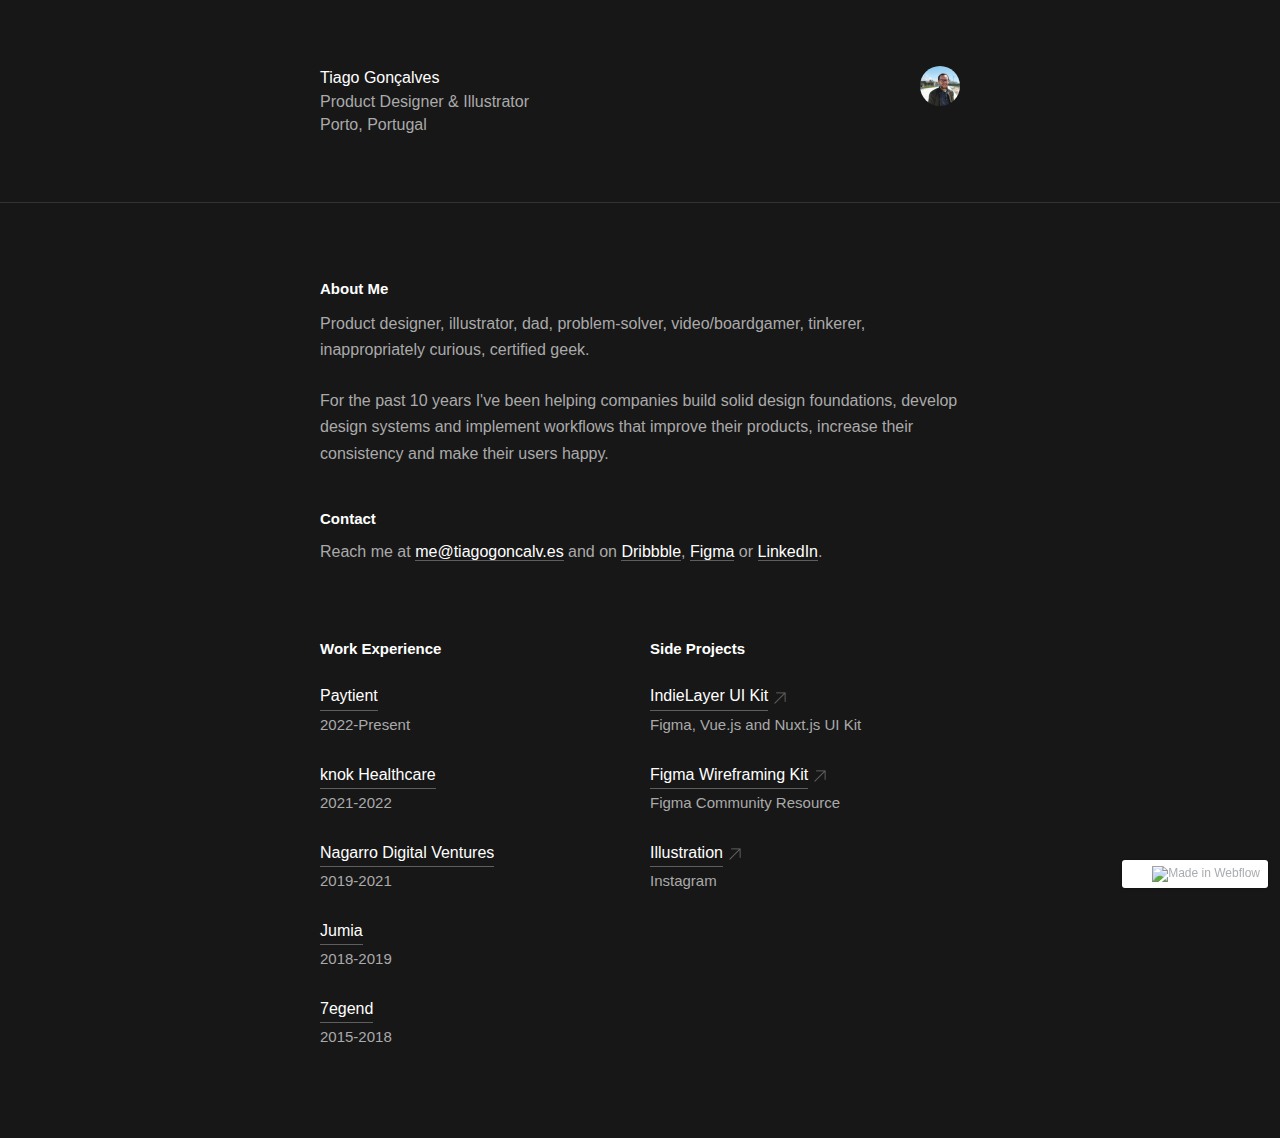
==== index.htm @ ab009feb "Added OpenGraph data" ====
<!DOCTYPE html>
<!-- This site was created in Webflow. https://www.webflow.com -->
<!-- Last Published: Fri Mar 10 2023 13:10:32 GMT+0000 (Coordinated Universal Time) -->
<html data-wf-domain="tiagogoncalv-es.webflow.io" data-wf-page="6408bd60045731fa476555f4" data-wf-site="6408bd60045731c9a76555f3" class=" w-mod-js"><head>
<meta http-equiv="content-type" content="text/html; charset=UTF-8"><style>.wf-force-outline-none[tabindex="-1"]:focus{outline:none;}</style><meta charset="utf-8"><title>tiagogoncalv.es</title><meta content="Tiago Gonçalves" property="og:title"><meta content="Personal website of Tiago Gonçalves, product designer &amp; illustrator based in Porto, Portugal." property="og:description"><meta content="https://i.imgur.com/oVdwLxE.png" property="og:image"><meta content="Tiago Gonçalves" property="twitter:title"><meta content="Personal website of Tiago Gonçalves, product designer &amp; illustrator based in Porto, Portugal." property="twitter:description"><meta content="https://i.imgur.com/oVdwLxE.png" property="twitter:image"><meta property="og:type" content="website"><meta content="summary_large_image" name="twitter:card"><meta content="width=device-width, initial-scale=1" name="viewport"><meta content="Webflow" name="generator"><link href="tiagogoncalv.es_files/tiagogoncalv-es.webflow.cddc17246.css" rel="stylesheet" type="text/css"><!--[if lt IE 9]><script src="https://cdnjs.cloudflare.com/ajax/libs/html5shiv/3.7.3/html5shiv.min.js" type="text/javascript"></script><![endif]--><script type="text/javascript">!function(o,c){var n=c.documentElement,t=" w-mod-";n.className+=t+"js",("ontouchstart"in o||o.DocumentTouch&&c instanceof DocumentTouch)&&(n.className+=t+"touch")}(window,document);</script><link href="https://uploads-ssl.webflow.com/6408bd60045731c9a76555f3/640b2142c9b15f421c5b35f6_Frame%2016.png" rel="shortcut icon" type="image/x-icon"><link href="https://uploads-ssl.webflow.com/6408bd60045731c9a76555f3/640b214387a187db947c4661_Frame%2017.png" rel="apple-touch-icon"><style>[id*='google_ads_iframe'],[id*='taboola-'],.taboolaHeight,.taboola-placeholder,#credential_picker_container,#credential_picker_iframe,.google-one-tap-modal-div{display:none!important;min-height:0!important;height:0!important;}</style></head><body class="body"><section class="hero-without-image wf-section"><div class="container-2 w-container"><div class="container-work"><h3 class="heading">Tiago Gonçalves</h3><p class="margin-bottom-24px">Product Designer &amp; Illustrator<br>Porto, Portugal</p></div><img src="tiagogoncalv.es_files/6409c37a142ec4f7c9a3de27_Frame%201.png" loading="lazy" alt="" class="image" width="40"></div></section><section class="features-list wf-section"><div class="container-work"><div class="features-wrapper-two"><h4 class="heading-2">About Me</h4><p class="features-paragraph">Product designer, illustrator, dad, problem-solver, video/boardgamer, tinkerer, inappropriately curious, certified geek.</p><p class="features-paragraph">For
 the past 10 years I've been helping companies build solid design 
foundations, develop design systems and implement workflows that improve
 their products, increase their consistency and make their users happy.</p></div><div class="features-wrapper-two"><h5 class="heading-2">Contact</h5><p class="features-paragraph">Reach me at <a href="mailto:me@tiagogoncalv.es" class="link-alt">me@tiagogoncalv.es</a> and on <a href="https://dribbble.com/tiagovianagoncalves" class="link-alt">Dribbble</a>, <a href="https://www.figma.com/@tiagogoncalves" class="link-alt">Figma</a> or <a href="https://www.linkedin.com/in/tiagovianagoncalves/" class="link-alt">LinkedIn</a>.</p></div><div class="columns-2 w-row"><div class="column w-col w-col-6"><h5 class="heading-2-copy">Work&nbsp;Experience</h5><div class="container-4 w-container"><div class="div-block div-block-2 div-block-3 div-block-4 div-block-5 div-block-6 div-block-7 div-block-8 div-block-9 div-block-10 div-block-11 div-block-12 div-block-13 div-block-14"><p class="features-paragraph work-entry"><a href="https://www.paytient.com/" class="link work">Paytient</a></p></div><p class="features-paragraph-copy">2022-Present</p></div><div class="container-4 w-container"><div class="div-block div-block-2 div-block-3 div-block-4 div-block-5 div-block-6 div-block-7 div-block-8 div-block-9 div-block-10 div-block-11 div-block-12 div-block-13 div-block-14"><p class="features-paragraph work-entry"><a href="https://knokcare.com/" class="link work">knok Healthcare</a></p></div><p class="features-paragraph-copy">2021-2022</p></div><div class="container-4 w-container"><div class="div-block div-block-2 div-block-3 div-block-4 div-block-5 div-block-6 div-block-7 div-block-8 div-block-9 div-block-10 div-block-11 div-block-12 div-block-13 div-block-14"><p class="features-paragraph work-entry"><a href="https://www.nagarro.com/en/services/digital-ventures" class="link work">Nagarro Digital Ventures</a></p></div><p class="features-paragraph-copy">2019-2021</p></div><div class="container-4 w-container"><div class="div-block div-block-2 div-block-3 div-block-4 div-block-5 div-block-6 div-block-7 div-block-8 div-block-9 div-block-10 div-block-11 div-block-12 div-block-13 div-block-14"><p class="features-paragraph work-entry"><a href="https://group.jumia.com/" class="link work">Jumia</a></p></div><p class="features-paragraph-copy">2018-2019</p></div><div class="container-4 w-container"><div class="div-block div-block-2 div-block-3 div-block-4 div-block-5 div-block-6 div-block-7 div-block-8 div-block-9 div-block-10 div-block-11 div-block-12 div-block-13 div-block-14"><p class="features-paragraph work-entry"><a href="https://www.7egend.cr/" class="link work">7egend</a></p></div><p class="features-paragraph-copy">2015-2018</p></div></div><div class="column-2 w-col w-col-6"><h5 class="heading-2-copy">Side Projects</h5><div class="container-4 w-container"><div class="div-block div-block-2 div-block-3 div-block-4 div-block-5 div-block-6 div-block-7 div-block-8 div-block-9 div-block-10 div-block-11 div-block-12 div-block-13 div-block-14"><p class="features-paragraph work-entry"><a href="https://indielayer.com/" class="link work">IndieLayer UI Kit</a></p><img src="tiagogoncalv.es_files/6409c866adf71d3d2545515b_Interface%2520Arrows%2520Corner%2520Up%2520.png" loading="lazy" alt="" class="image-2"></div><p class="features-paragraph-copy">Figma, Vue.js and Nuxt.js UI Kit</p></div><div class="container-4 w-container"><div class="div-block div-block-2 div-block-3 div-block-4 div-block-5 div-block-6 div-block-7 div-block-8 div-block-9 div-block-10 div-block-11 div-block-12 div-block-13 div-block-14"><p class="features-paragraph work-entry"><a href="https://www.figma.com/community/file/1088059168988686975" class="link work">Figma Wireframing Kit</a></p><img src="tiagogoncalv.es_files/6409c866adf71d3d2545515b_Interface%2520Arrows%2520Corner%2520Up%2520.png" loading="lazy" alt="" class="image-2"></div><p class="features-paragraph-copy">Figma Community Resource</p></div><div class="container-4 w-container"><div class="div-block div-block-2 div-block-3 div-block-4 div-block-5 div-block-6 div-block-7 div-block-8 div-block-9 div-block-10 div-block-11 div-block-12 div-block-13 div-block-14"><p class="features-paragraph work-entry"><a href="https://www.instagram.com/tiagovianagoncalves/" class="link work">Illustration</a></p><img src="tiagogoncalv.es_files/6409c866adf71d3d2545515b_Interface%2520Arrows%2520Corner%2520Up%2520.png" loading="lazy" alt="" class="image-2"></div><p class="features-paragraph-copy">Instagram</p></div></div></div></div></section><script src="tiagogoncalv.es_files/jquery-3.5.1.min.dc5e7f18c8.js" type="text/javascript" integrity="sha256-9/aliU8dGd2tb6OSsuzixeV4y/faTqgFtohetphbbj0=" crossorigin="anonymous"></script><script src="tiagogoncalv.es_files/webflow.1d1c1406a.js" type="text/javascript"></script><!--[if lte IE 9]><script src="//cdnjs.cloudflare.com/ajax/libs/placeholders/3.0.2/placeholders.min.js"></script><![endif]--></body></html>
---- tiagogoncalv.es_files/tiagogoncalv-es.webflow.cddc17246.css ----
/* Generated on: Fri Mar 10 2023 13:10:32 GMT+0000 (Coordinated Universal Time) */
/* ==========================================================================
   normalize.css v3.0.3 | MIT License | github.com/necolas/normalize.css 
   ========================================================================== */
/*! normalize.css v3.0.3 | MIT License | github.com/necolas/normalize.css */html{font-family:sans-serif;-ms-text-size-adjust:100%;-webkit-text-size-adjust:100%}body{margin:0}article,aside,details,figcaption,figure,footer,header,hgroup,main,menu,nav,section,summary{display:block}audio,canvas,progress,video{display:inline-block;vertical-align:baseline}audio:not([controls]){display:none;height:0}[hidden],template{display:none}a{background-color:transparent}a:active,a:hover{outline:0}abbr[title]{border-bottom:1px dotted}b,strong{font-weight:bold}dfn{font-style:italic}h1{font-size:2em;margin:.67em 0}mark{background:#ff0;color:#000}small{font-size:80%}sub,sup{font-size:75%;line-height:0;position:relative;vertical-align:baseline}sup{top:-0.5em}sub{bottom:-0.25em}img{border:0}svg:not(:root){overflow:hidden}figure{margin:1em 40px}hr{box-sizing:content-box;height:0}pre{overflow:auto}code,kbd,pre,samp{font-family:monospace, monospace;font-size:1em}button,input,optgroup,select,textarea{color:inherit;font:inherit;margin:0}button{overflow:visible}button,select{text-transform:none}button,html input[type="button"],input[type="reset"]{-webkit-appearance:button;cursor:pointer}button[disabled],html input[disabled]{cursor:default}button::-moz-focus-inner,input::-moz-focus-inner{border:0;padding:0}input{line-height:normal}input[type='checkbox'],input[type='radio']{box-sizing:border-box;padding:0}input[type='number']::-webkit-inner-spin-button,input[type='number']::-webkit-outer-spin-button{height:auto}input[type='search']{-webkit-appearance:none}input[type='search']::-webkit-search-cancel-button,input[type='search']::-webkit-search-decoration{-webkit-appearance:none}fieldset{border:1px solid #c0c0c0;margin:0 2px;padding:.35em .625em .75em}legend{border:0;padding:0}textarea{overflow:auto}optgroup{font-weight:bold}table{border-collapse:collapse;border-spacing:0}td,th{padding:0}

/* ==========================================================================
   Start of base Webflow CSS - If you're looking for some ultra-clean CSS, skip the boilerplate and see the unminified code below.
   ========================================================================== */
@font-face{font-family:'webflow-icons';src:url("[data-uri]") format('truetype');font-weight:normal;font-style:normal}[class^="w-icon-"],[class*=" w-icon-"]{font-family:'webflow-icons' !important;speak:none;font-style:normal;font-weight:normal;font-variant:normal;text-transform:none;line-height:1;-webkit-font-smoothing:antialiased;-moz-osx-font-smoothing:grayscale}.w-icon-slider-right:before{content:"\e600"}.w-icon-slider-left:before{content:"\e601"}.w-icon-nav-menu:before{content:"\e602"}.w-icon-arrow-down:before,.w-icon-dropdown-toggle:before{content:"\e603"}.w-icon-file-upload-remove:before{content:"\e900"}.w-icon-file-upload-icon:before{content:"\e903"}*{-webkit-box-sizing:border-box;-moz-box-sizing:border-box;box-sizing:border-box}html{height:100%}body{margin:0;min-height:100%;background-color:#fff;font-family:Arial,sans-serif;font-size:14px;line-height:20px;color:#333}img{max-width:100%;vertical-align:middle;display:inline-block}html.w-mod-touch *{background-attachment:scroll !important}.w-block{display:block}.w-inline-block{max-width:100%;display:inline-block}.w-clearfix:before,.w-clearfix:after{content:" ";display:table;grid-column-start:1;grid-row-start:1;grid-column-end:2;grid-row-end:2}.w-clearfix:after{clear:both}.w-hidden{display:none}.w-button{display:inline-block;padding:9px 15px;background-color:#3898EC;color:white;border:0;line-height:inherit;text-decoration:none;cursor:pointer;border-radius:0}input.w-button{-webkit-appearance:button}html[data-w-dynpage] [data-w-cloak]{color:transparent !important}.w-webflow-badge,.w-webflow-badge *{position:static;left:auto;top:auto;right:auto;bottom:auto;z-index:auto;display:block;visibility:visible;overflow:visible;overflow-x:visible;overflow-y:visible;box-sizing:border-box;width:auto;height:auto;max-height:none;max-width:none;min-height:0;min-width:0;margin:0;padding:0;float:none;clear:none;border:0 none transparent;border-radius:0;background:none;background-image:none;background-position:0% 0%;background-size:auto auto;background-repeat:repeat;background-origin:padding-box;background-clip:border-box;background-attachment:scroll;background-color:transparent;box-shadow:none;opacity:1;transform:none;transition:none;direction:ltr;font-family:inherit;font-weight:inherit;color:inherit;font-size:inherit;line-height:inherit;font-style:inherit;font-variant:inherit;text-align:inherit;letter-spacing:inherit;text-decoration:inherit;text-indent:0;text-transform:inherit;list-style-type:disc;text-shadow:none;font-smoothing:auto;vertical-align:baseline;cursor:inherit;white-space:inherit;word-break:normal;word-spacing:normal;word-wrap:normal}.w-webflow-badge{position:fixed !important;display:inline-block !important;visibility:visible !important;z-index:2147483647 !important;top:auto !important;right:12px !important;bottom:12px !important;left:auto !important;color:#AAADB0 !important;background-color:#fff !important;border-radius:3px !important;padding:6px 8px 6px 6px !important;font-size:12px !important;opacity:1 !important;line-height:14px !important;text-decoration:none !important;transform:none !important;margin:0 !important;width:auto !important;height:auto !important;overflow:visible !important;white-space:nowrap;box-shadow:0 0 0 1px rgba(0,0,0,0.1),0 1px 3px rgba(0,0,0,0.1);cursor:pointer}.w-webflow-badge>img{display:inline-block !important;visibility:visible !important;opacity:1 !important;vertical-align:middle !important}h1,h2,h3,h4,h5,h6{font-weight:bold;margin-bottom:10px}h1{font-size:38px;line-height:44px;margin-top:20px}h2{font-size:32px;line-height:36px;margin-top:20px}h3{font-size:24px;line-height:30px;margin-top:20px}h4{font-size:18px;line-height:24px;margin-top:10px}h5{font-size:14px;line-height:20px;margin-top:10px}h6{font-size:12px;line-height:18px;margin-top:10px}p{margin-top:0;margin-bottom:10px}blockquote{margin:0 0 10px 0;padding:10px 20px;border-left:5px solid #E2E2E2;font-size:18px;line-height:22px}figure{margin:0;margin-bottom:10px}figcaption{margin-top:5px;text-align:center}ul,ol{margin-top:0px;margin-bottom:10px;padding-left:40px}.w-list-unstyled{padding-left:0;list-style:none}.w-embed:before,.w-embed:after{content:" ";display:table;grid-column-start:1;grid-row-start:1;grid-column-end:2;grid-row-end:2}.w-embed:after{clear:both}.w-video{width:100%;position:relative;padding:0}.w-video iframe,.w-video object,.w-video embed{position:absolute;top:0;left:0;width:100%;height:100%;border:none}fieldset{padding:0;margin:0;border:0}button,[type='button'],[type='reset']{border:0;cursor:pointer;-webkit-appearance:button}.w-form{margin:0 0 15px}.w-form-done{display:none;padding:20px;text-align:center;background-color:#dddddd}.w-form-fail{display:none;margin-top:10px;padding:10px;background-color:#ffdede}label{display:block;margin-bottom:5px;font-weight:bold}.w-input,.w-select{display:block;width:100%;height:38px;padding:8px 12px;margin-bottom:10px;font-size:14px;line-height:1.42857143;color:#333333;vertical-align:middle;background-color:#ffffff;border:1px solid #cccccc}.w-input:-moz-placeholder,.w-select:-moz-placeholder{color:#999}.w-input::-moz-placeholder,.w-select::-moz-placeholder{color:#999;opacity:1}.w-input:-ms-input-placeholder,.w-select:-ms-input-placeholder{color:#999}.w-input::-webkit-input-placeholder,.w-select::-webkit-input-placeholder{color:#999}.w-input:focus,.w-select:focus{border-color:#3898EC;outline:0}.w-input[disabled],.w-select[disabled],.w-input[readonly],.w-select[readonly],fieldset[disabled] .w-input,fieldset[disabled] .w-select{cursor:not-allowed}.w-input[disabled]:not(.w-input-disabled),.w-select[disabled]:not(.w-input-disabled),.w-input[readonly],.w-select[readonly],fieldset[disabled]:not(.w-input-disabled) .w-input,fieldset[disabled]:not(.w-input-disabled) .w-select{background-color:#eeeeee}textarea.w-input,textarea.w-select{height:auto}.w-select{background-color:#f3f3f3}.w-select[multiple]{height:auto}.w-form-label{display:inline-block;cursor:pointer;font-weight:normal;margin-bottom:0px}.w-radio{display:block;margin-bottom:5px;padding-left:20px}.w-radio:before,.w-radio:after{content:" ";display:table;grid-column-start:1;grid-row-start:1;grid-column-end:2;grid-row-end:2}.w-radio:after{clear:both}.w-radio-input{margin:4px 0 0;margin-top:1px \9;line-height:normal;float:left;margin-left:-20px}.w-radio-input{margin-top:3px}.w-file-upload{display:block;margin-bottom:10px}.w-file-upload-input{width:.1px;height:.1px;opacity:0;overflow:hidden;position:absolute;z-index:-100}.w-file-upload-default,.w-file-upload-uploading,.w-file-upload-success{display:inline-block;color:#333333}.w-file-upload-error{display:block;margin-top:10px}.w-file-upload-default.w-hidden,.w-file-upload-uploading.w-hidden,.w-file-upload-error.w-hidden,.w-file-upload-success.w-hidden{display:none}.w-file-upload-uploading-btn{display:flex;font-size:14px;font-weight:normal;cursor:pointer;margin:0;padding:8px 12px;border:1px solid #cccccc;background-color:#fafafa}.w-file-upload-file{display:flex;flex-grow:1;justify-content:space-between;margin:0;padding:8px 9px 8px 11px;border:1px solid #cccccc;background-color:#fafafa}.w-file-upload-file-name{font-size:14px;font-weight:normal;display:block}.w-file-remove-link{margin-top:3px;margin-left:10px;width:auto;height:auto;padding:3px;display:block;cursor:pointer}.w-icon-file-upload-remove{margin:auto;font-size:10px}.w-file-upload-error-msg{display:inline-block;color:#ea384c;padding:2px 0}.w-file-upload-info{display:inline-block;line-height:38px;padding:0 12px}.w-file-upload-label{display:inline-block;font-size:14px;font-weight:normal;cursor:pointer;margin:0;padding:8px 12px;border:1px solid #cccccc;background-color:#fafafa}.w-icon-file-upload-icon,.w-icon-file-upload-uploading{display:inline-block;margin-right:8px;width:20px}.w-icon-file-upload-uploading{height:20px}.w-container{margin-left:auto;margin-right:auto;max-width:940px}.w-container:before,.w-container:after{content:" ";display:table;grid-column-start:1;grid-row-start:1;grid-column-end:2;grid-row-end:2}.w-container:after{clear:both}.w-container .w-row{margin-left:-10px;margin-right:-10px}.w-row:before,.w-row:after{content:" ";display:table;grid-column-start:1;grid-row-start:1;grid-column-end:2;grid-row-end:2}.w-row:after{clear:both}.w-row .w-row{margin-left:0;margin-right:0}.w-col{position:relative;float:left;width:100%;min-height:1px;padding-left:10px;padding-right:10px}.w-col .w-col{padding-left:0;padding-right:0}.w-col-1{width:8.33333333%}.w-col-2{width:16.66666667%}.w-col-3{width:25%}.w-col-4{width:33.33333333%}.w-col-5{width:41.66666667%}.w-col-6{width:50%}.w-col-7{width:58.33333333%}.w-col-8{width:66.66666667%}.w-col-9{width:75%}.w-col-10{width:83.33333333%}.w-col-11{width:91.66666667%}.w-col-12{width:100%}.w-hidden-main{display:none !important}@media screen and (max-width:991px){.w-container{max-width:728px}.w-hidden-main{display:inherit !important}.w-hidden-medium{display:none !important}.w-col-medium-1{width:8.33333333%}.w-col-medium-2{width:16.66666667%}.w-col-medium-3{width:25%}.w-col-medium-4{width:33.33333333%}.w-col-medium-5{width:41.66666667%}.w-col-medium-6{width:50%}.w-col-medium-7{width:58.33333333%}.w-col-medium-8{width:66.66666667%}.w-col-medium-9{width:75%}.w-col-medium-10{width:83.33333333%}.w-col-medium-11{width:91.66666667%}.w-col-medium-12{width:100%}.w-col-stack{width:100%;left:auto;right:auto}}@media screen and (max-width:767px){.w-hidden-main{display:inherit !important}.w-hidden-medium{display:inherit !important}.w-hidden-small{display:none !important}.w-row,.w-container .w-row{margin-left:0;margin-right:0}.w-col{width:100%;left:auto;right:auto}.w-col-small-1{width:8.33333333%}.w-col-small-2{width:16.66666667%}.w-col-small-3{width:25%}.w-col-small-4{width:33.33333333%}.w-col-small-5{width:41.66666667%}.w-col-small-6{width:50%}.w-col-small-7{width:58.33333333%}.w-col-small-8{width:66.66666667%}.w-col-small-9{width:75%}.w-col-small-10{width:83.33333333%}.w-col-small-11{width:91.66666667%}.w-col-small-12{width:100%}}@media screen and (max-width:479px){.w-container{max-width:none}.w-hidden-main{display:inherit !important}.w-hidden-medium{display:inherit !important}.w-hidden-small{display:inherit !important}.w-hidden-tiny{display:none !important}.w-col{width:100%}.w-col-tiny-1{width:8.33333333%}.w-col-tiny-2{width:16.66666667%}.w-col-tiny-3{width:25%}.w-col-tiny-4{width:33.33333333%}.w-col-tiny-5{width:41.66666667%}.w-col-tiny-6{width:50%}.w-col-tiny-7{width:58.33333333%}.w-col-tiny-8{width:66.66666667%}.w-col-tiny-9{width:75%}.w-col-tiny-10{width:83.33333333%}.w-col-tiny-11{width:91.66666667%}.w-col-tiny-12{width:100%}}.w-widget{position:relative}.w-widget-map{width:100%;height:400px}.w-widget-map label{width:auto;display:inline}.w-widget-map img{max-width:inherit}.w-widget-map .gm-style-iw{text-align:center}.w-widget-map .gm-style-iw>button{display:none !important}.w-widget-twitter{overflow:hidden}.w-widget-twitter-count-shim{display:inline-block;vertical-align:top;position:relative;width:28px;height:20px;text-align:center;background:white;border:#758696 solid 1px;border-radius:3px}.w-widget-twitter-count-shim *{pointer-events:none;-webkit-user-select:none;-moz-user-select:none;-ms-user-select:none;user-select:none}.w-widget-twitter-count-shim .w-widget-twitter-count-inner{position:relative;font-size:15px;line-height:12px;text-align:center;color:#999;font-family:serif}.w-widget-twitter-count-shim .w-widget-twitter-count-clear{position:relative;display:block}.w-widget-twitter-count-shim.w--large{width:36px;height:28px}.w-widget-twitter-count-shim.w--large .w-widget-twitter-count-inner{font-size:18px;line-height:18px}.w-widget-twitter-count-shim:not(.w--vertical){margin-left:5px;margin-right:8px}.w-widget-twitter-count-shim:not(.w--vertical).w--large{margin-left:6px}.w-widget-twitter-count-shim:not(.w--vertical):before,.w-widget-twitter-count-shim:not(.w--vertical):after{top:50%;left:0;border:solid transparent;content:' ';height:0;width:0;position:absolute;pointer-events:none}.w-widget-twitter-count-shim:not(.w--vertical):before{border-color:rgba(117,134,150,0);border-right-color:#5d6c7b;border-width:4px;margin-left:-9px;margin-top:-4px}.w-widget-twitter-count-shim:not(.w--vertical).w--large:before{border-width:5px;margin-left:-10px;margin-top:-5px}.w-widget-twitter-count-shim:not(.w--vertical):after{border-color:rgba(255,255,255,0);border-right-color:white;border-width:4px;margin-left:-8px;margin-top:-4px}.w-widget-twitter-count-shim:not(.w--vertical).w--large:after{border-width:5px;margin-left:-9px;margin-top:-5px}.w-widget-twitter-count-shim.w--vertical{width:61px;height:33px;margin-bottom:8px}.w-widget-twitter-count-shim.w--vertical:before,.w-widget-twitter-count-shim.w--vertical:after{top:100%;left:50%;border:solid transparent;content:' ';height:0;width:0;position:absolute;pointer-events:none}.w-widget-twitter-count-shim.w--vertical:before{border-color:rgba(117,134,150,0);border-top-color:#5d6c7b;border-width:5px;margin-left:-5px}.w-widget-twitter-count-shim.w--vertical:after{border-color:rgba(255,255,255,0);border-top-color:white;border-width:4px;margin-left:-4px}.w-widget-twitter-count-shim.w--vertical .w-widget-twitter-count-inner{font-size:18px;line-height:22px}.w-widget-twitter-count-shim.w--vertical.w--large{width:76px}.w-background-video{position:relative;overflow:hidden;height:500px;color:white}.w-background-video>video{background-size:cover;background-position:50% 50%;position:absolute;margin:auto;width:100%;height:100%;right:-100%;bottom:-100%;top:-100%;left:-100%;object-fit:cover;z-index:-100}.w-background-video>video::-webkit-media-controls-start-playback-button{display:none !important;-webkit-appearance:none}.w-background-video--control{position:absolute;bottom:1em;right:1em;background-color:transparent;padding:0}.w-background-video--control>[hidden]{display:none !important}.w-slider{position:relative;height:300px;text-align:center;background:#dddddd;clear:both;-webkit-tap-highlight-color:rgba(0,0,0,0);tap-highlight-color:rgba(0,0,0,0)}.w-slider-mask{position:relative;display:block;overflow:hidden;z-index:1;left:0;right:0;height:100%;white-space:nowrap}.w-slide{position:relative;display:inline-block;vertical-align:top;width:100%;height:100%;white-space:normal;text-align:left}.w-slider-nav{position:absolute;z-index:2;top:auto;right:0;bottom:0;left:0;margin:auto;padding-top:10px;height:40px;text-align:center;-webkit-tap-highlight-color:rgba(0,0,0,0);tap-highlight-color:rgba(0,0,0,0)}.w-slider-nav.w-round>div{border-radius:100%}.w-slider-nav.w-num>div{width:auto;height:auto;padding:.2em .5em;font-size:inherit;line-height:inherit}.w-slider-nav.w-shadow>div{box-shadow:0 0 3px rgba(51,51,51,0.4)}.w-slider-nav-invert{color:#fff}.w-slider-nav-invert>div{background-color:rgba(34,34,34,0.4)}.w-slider-nav-invert>div.w-active{background-color:#222}.w-slider-dot{position:relative;display:inline-block;width:1em;height:1em;background-color:rgba(255,255,255,0.4);cursor:pointer;margin:0 3px .5em;transition:background-color 100ms,color 100ms}.w-slider-dot.w-active{background-color:#fff}.w-slider-dot:focus{outline:none;box-shadow:0 0 0 2px #fff}.w-slider-dot:focus.w-active{box-shadow:none}.w-slider-arrow-left,.w-slider-arrow-right{position:absolute;width:80px;top:0;right:0;bottom:0;left:0;margin:auto;cursor:pointer;overflow:hidden;color:white;font-size:40px;-webkit-tap-highlight-color:rgba(0,0,0,0);tap-highlight-color:rgba(0,0,0,0);-webkit-user-select:none;-moz-user-select:none;-ms-user-select:none;user-select:none}.w-slider-arrow-left [class^='w-icon-'],.w-slider-arrow-right [class^='w-icon-'],.w-slider-arrow-left [class*=' w-icon-'],.w-slider-arrow-right [class*=' w-icon-']{position:absolute}.w-slider-arrow-left:focus,.w-slider-arrow-right:focus{outline:0}.w-slider-arrow-left{z-index:3;right:auto}.w-slider-arrow-right{z-index:4;left:auto}.w-icon-slider-left,.w-icon-slider-right{top:0;right:0;bottom:0;left:0;margin:auto;width:1em;height:1em}.w-slider-aria-label{border:0;clip:rect(0 0 0 0);height:1px;margin:-1px;overflow:hidden;padding:0;position:absolute;width:1px}.w-slider-force-show{display:block !important}.w-dropdown{display:inline-block;position:relative;text-align:left;margin-left:auto;margin-right:auto;z-index:900}.w-dropdown-btn,.w-dropdown-toggle,.w-dropdown-link{position:relative;vertical-align:top;text-decoration:none;color:#222222;padding:20px;text-align:left;margin-left:auto;margin-right:auto;white-space:nowrap}.w-dropdown-toggle{-webkit-user-select:none;-moz-user-select:none;-ms-user-select:none;user-select:none;display:inline-block;cursor:pointer;padding-right:40px}.w-dropdown-toggle:focus{outline:0}.w-icon-dropdown-toggle{position:absolute;top:0;right:0;bottom:0;margin:auto;margin-right:20px;width:1em;height:1em}.w-dropdown-list{position:absolute;background:#dddddd;display:none;min-width:100%}.w-dropdown-list.w--open{display:block}.w-dropdown-link{padding:10px 20px;display:block;color:#222222}.w-dropdown-link.w--current{color:#0082f3}.w-dropdown-link:focus{outline:0}@media screen and (max-width:767px){.w-nav-brand{padding-left:10px}}.w-lightbox-backdrop{color:#000;cursor:auto;font-family:serif;font-size:medium;font-style:normal;font-variant:normal;font-weight:normal;letter-spacing:normal;line-height:normal;list-style:disc;text-align:start;text-indent:0;text-shadow:none;text-transform:none;visibility:visible;white-space:normal;word-break:normal;word-spacing:normal;word-wrap:normal;position:fixed;top:0;right:0;bottom:0;left:0;color:#fff;font-family:"Helvetica Neue",Helvetica,Ubuntu,"Segoe UI",Verdana,sans-serif;font-size:17px;line-height:1.2;font-weight:300;text-align:center;background:rgba(0,0,0,0.9);z-index:2000;outline:0;opacity:0;-webkit-user-select:none;-moz-user-select:none;-ms-user-select:none;-webkit-tap-highlight-color:transparent;-webkit-transform:translate(0, 0)}.w-lightbox-backdrop,.w-lightbox-container{height:100%;overflow:auto;-webkit-overflow-scrolling:touch}.w-lightbox-content{position:relative;height:100vh;overflow:hidden}.w-lightbox-view{position:absolute;width:100vw;height:100vh;opacity:0}.w-lightbox-view:before{content:"";height:100vh}.w-lightbox-group,.w-lightbox-group .w-lightbox-view,.w-lightbox-group .w-lightbox-view:before{height:86vh}.w-lightbox-frame,.w-lightbox-view:before{display:inline-block;vertical-align:middle}.w-lightbox-figure{position:relative;margin:0}.w-lightbox-group .w-lightbox-figure{cursor:pointer}.w-lightbox-img{width:auto;height:auto;max-width:none}.w-lightbox-image{display:block;float:none;max-width:100vw;max-height:100vh}.w-lightbox-group .w-lightbox-image{max-height:86vh}.w-lightbox-caption{position:absolute;right:0;bottom:0;left:0;padding:.5em 1em;background:rgba(0,0,0,0.4);text-align:left;text-overflow:ellipsis;white-space:nowrap;overflow:hidden}.w-lightbox-embed{position:absolute;top:0;right:0;bottom:0;left:0;width:100%;height:100%}.w-lightbox-control{position:absolute;top:0;width:4em;background-size:24px;background-repeat:no-repeat;background-position:center;cursor:pointer;-webkit-transition:all .3s;transition:all .3s}.w-lightbox-left{display:none;bottom:0;left:0;background-image:url("[data-uri]")}.w-lightbox-right{display:none;right:0;bottom:0;background-image:url("[data-uri]")}.w-lightbox-close{right:0;height:2.6em;background-image:url("[data-uri]");background-size:18px}.w-lightbox-strip{position:absolute;bottom:0;left:0;right:0;padding:0 1vh;line-height:0;white-space:nowrap;overflow-x:auto;overflow-y:hidden}.w-lightbox-item{display:inline-block;width:10vh;padding:2vh 1vh;box-sizing:content-box;cursor:pointer;-webkit-transform:translate3d(0, 0, 0)}.w-lightbox-active{opacity:.3}.w-lightbox-thumbnail{position:relative;height:10vh;background:#222;overflow:hidden}.w-lightbox-thumbnail-image{position:absolute;top:0;left:0}.w-lightbox-thumbnail .w-lightbox-tall{top:50%;width:100%;-webkit-transform:translate(0, -50%);-ms-transform:translate(0, -50%);transform:translate(0, -50%)}.w-lightbox-thumbnail .w-lightbox-wide{left:50%;height:100%;-webkit-transform:translate(-50%, 0);-ms-transform:translate(-50%, 0);transform:translate(-50%, 0)}.w-lightbox-spinner{position:absolute;top:50%;left:50%;box-sizing:border-box;width:40px;height:40px;margin-top:-20px;margin-left:-20px;border:5px solid rgba(0,0,0,0.4);border-radius:50%;-webkit-animation:spin .8s infinite linear;animation:spin .8s infinite linear}.w-lightbox-spinner:after{content:"";position:absolute;top:-4px;right:-4px;bottom:-4px;left:-4px;border:3px solid transparent;border-bottom-color:#fff;border-radius:50%}.w-lightbox-hide{display:none}.w-lightbox-noscroll{overflow:hidden}@media (min-width:768px){.w-lightbox-content{height:96vh;margin-top:2vh}.w-lightbox-view,.w-lightbox-view:before{height:96vh}.w-lightbox-group,.w-lightbox-group .w-lightbox-view,.w-lightbox-group .w-lightbox-view:before{height:84vh}.w-lightbox-image{max-width:96vw;max-height:96vh}.w-lightbox-group .w-lightbox-image{max-width:82.3vw;max-height:84vh}.w-lightbox-left,.w-lightbox-right{display:block;opacity:.5}.w-lightbox-close{opacity:.8}.w-lightbox-control:hover{opacity:1}}.w-lightbox-inactive,.w-lightbox-inactive:hover{opacity:0}.w-richtext:before,.w-richtext:after{content:" ";display:table;grid-column-start:1;grid-row-start:1;grid-column-end:2;grid-row-end:2}.w-richtext:after{clear:both}.w-richtext[contenteditable="true"]:before,.w-richtext[contenteditable="true"]:after{white-space:initial}.w-richtext ol,.w-richtext ul{overflow:hidden}.w-richtext .w-richtext-figure-selected.w-richtext-figure-type-video div:after,.w-richtext .w-richtext-figure-selected[data-rt-type="video"] div:after{outline:2px solid #2895f7}.w-richtext .w-richtext-figure-selected.w-richtext-figure-type-image div,.w-richtext .w-richtext-figure-selected[data-rt-type="image"] div{outline:2px solid #2895f7}.w-richtext figure.w-richtext-figure-type-video>div:after,.w-richtext figure[data-rt-type="video"]>div:after{content:'';position:absolute;display:none;left:0;top:0;right:0;bottom:0}.w-richtext figure{position:relative;max-width:60%}.w-richtext figure>div:before{cursor:default!important}.w-richtext figure img{width:100%}.w-richtext figure figcaption.w-richtext-figcaption-placeholder{opacity:.6}.w-richtext figure div{font-size:0px;color:transparent}.w-richtext figure.w-richtext-figure-type-image,.w-richtext figure[data-rt-type="image"]{display:table}.w-richtext figure.w-richtext-figure-type-image>div,.w-richtext figure[data-rt-type="image"]>div{display:inline-block}.w-richtext figure.w-richtext-figure-type-image>figcaption,.w-richtext figure[data-rt-type="image"]>figcaption{display:table-caption;caption-side:bottom}.w-richtext figure.w-richtext-figure-type-video,.w-richtext figure[data-rt-type="video"]{width:60%;height:0}.w-richtext figure.w-richtext-figure-type-video iframe,.w-richtext figure[data-rt-type="video"] iframe{position:absolute;top:0;left:0;width:100%;height:100%}.w-richtext figure.w-richtext-figure-type-video>div,.w-richtext figure[data-rt-type="video"]>div{width:100%}.w-richtext figure.w-richtext-align-center{margin-right:auto;margin-left:auto;clear:both}.w-richtext figure.w-richtext-align-center.w-richtext-figure-type-image>div,.w-richtext figure.w-richtext-align-center[data-rt-type="image"]>div{max-width:100%}.w-richtext figure.w-richtext-align-normal{clear:both}.w-richtext figure.w-richtext-align-fullwidth{width:100%;max-width:100%;text-align:center;clear:both;display:block;margin-right:auto;margin-left:auto}.w-richtext figure.w-richtext-align-fullwidth>div{display:inline-block;padding-bottom:inherit}.w-richtext figure.w-richtext-align-fullwidth>figcaption{display:block}.w-richtext figure.w-richtext-align-floatleft{float:left;margin-right:15px;clear:none}.w-richtext figure.w-richtext-align-floatright{float:right;margin-left:15px;clear:none}.w-nav{position:relative;background:#dddddd;z-index:1000}.w-nav:before,.w-nav:after{content:" ";display:table;grid-column-start:1;grid-row-start:1;grid-column-end:2;grid-row-end:2}.w-nav:after{clear:both}.w-nav-brand{position:relative;float:left;text-decoration:none;color:#333333}.w-nav-link{position:relative;display:inline-block;vertical-align:top;text-decoration:none;color:#222222;padding:20px;text-align:left;margin-left:auto;margin-right:auto}.w-nav-link.w--current{color:#0082f3}.w-nav-menu{position:relative;float:right}[data-nav-menu-open]{display:block !important;position:absolute;top:100%;left:0;right:0;background:#C8C8C8;text-align:center;overflow:visible;min-width:200px}.w--nav-link-open{display:block;position:relative}.w-nav-overlay{position:absolute;overflow:hidden;display:none;top:100%;left:0;right:0;width:100%}.w-nav-overlay [data-nav-menu-open]{top:0}.w-nav[data-animation="over-left"] .w-nav-overlay{width:auto}.w-nav[data-animation="over-left"] .w-nav-overlay,.w-nav[data-animation="over-left"] [data-nav-menu-open]{right:auto;z-index:1;top:0}.w-nav[data-animation="over-right"] .w-nav-overlay{width:auto}.w-nav[data-animation="over-right"] .w-nav-overlay,.w-nav[data-animation="over-right"] [data-nav-menu-open]{left:auto;z-index:1;top:0}.w-nav-button{position:relative;float:right;padding:18px;font-size:24px;display:none;cursor:pointer;-webkit-tap-highlight-color:rgba(0,0,0,0);tap-highlight-color:rgba(0,0,0,0);-webkit-user-select:none;-moz-user-select:none;-ms-user-select:none;user-select:none}.w-nav-button:focus{outline:0}.w-nav-button.w--open{background-color:#C8C8C8;color:white}.w-nav[data-collapse="all"] .w-nav-menu{display:none}.w-nav[data-collapse="all"] .w-nav-button{display:block}.w--nav-dropdown-open{display:block}.w--nav-dropdown-toggle-open{display:block}.w--nav-dropdown-list-open{position:static}@media screen and (max-width:991px){.w-nav[data-collapse="medium"] .w-nav-menu{display:none}.w-nav[data-collapse="medium"] .w-nav-button{display:block}}@media screen and (max-width:767px){.w-nav[data-collapse="small"] .w-nav-menu{display:none}.w-nav[data-collapse="small"] .w-nav-button{display:block}.w-nav-brand{padding-left:10px}}@media screen and (max-width:479px){.w-nav[data-collapse="tiny"] .w-nav-menu{display:none}.w-nav[data-collapse="tiny"] .w-nav-button{display:block}}.w-tabs{position:relative}.w-tabs:before,.w-tabs:after{content:" ";display:table;grid-column-start:1;grid-row-start:1;grid-column-end:2;grid-row-end:2}.w-tabs:after{clear:both}.w-tab-menu{position:relative}.w-tab-link{position:relative;display:inline-block;vertical-align:top;text-decoration:none;padding:9px 30px;text-align:left;cursor:pointer;color:#222222;background-color:#dddddd}.w-tab-link.w--current{background-color:#C8C8C8}.w-tab-link:focus{outline:0}.w-tab-content{position:relative;display:block;overflow:hidden}.w-tab-pane{position:relative;display:none}.w--tab-active{display:block}@media screen and (max-width:479px){.w-tab-link{display:block}}.w-ix-emptyfix:after{content:""}@keyframes spin{0%{transform:rotate(0deg)}100%{transform:rotate(360deg)}}.w-dyn-empty{padding:10px;background-color:#dddddd}.w-dyn-hide{display:none !important}.w-dyn-bind-empty{display:none !important}.w-condition-invisible{display:none !important}

/* ==========================================================================
   Start of custom Webflow CSS
   ========================================================================== */
body {
  font-family: Arial, 'Helvetica Neue', Helvetica, sans-serif;
  color: #333;
  font-size: 14px;
  line-height: 20px;
}

a {
  border-style: none none solid;
  border-width: 1px;
  border-color: #ebebeb #ebebeb #5e5e5e;
  -webkit-transition: border-color 200ms ease;
  transition: border-color 200ms ease;
  color: #fff;
  text-decoration: none;
  cursor: pointer;
}

.hero-without-image {
  position: relative;
  padding: 66px 30px;
  border-bottom: 1px solid #323232;
  background-color: #171717;
  background-image: url("https://uploads-ssl.webflow.com/6408bd60045731c9a76555f3/6409c4982ae09626431f4a9d_IMG_20170201_230038%202.png");
  background-position: 0% 50%;
  background-size: cover;
  background-repeat: no-repeat;
}

.container-work {
  display: block;
  width: 100%;
  max-width: 640px;
  margin-right: auto;
  margin-left: auto;
  padding-bottom: 0px;
}

.margin-bottom-24px {
  margin-bottom: 0px;
  font-family: Generalsans, Arial, sans-serif;
  color: #aaa;
  font-size: 16px;
  line-height: 23px;
  font-weight: 400;
}

.features-list {
  position: relative;
  padding: 64px 30px;
  border: 1px none #000;
  font-family: Generalsans, Arial, sans-serif;
  color: #fff;
}

.features-wrapper-two {
  display: -webkit-box;
  display: -webkit-flex;
  display: -ms-flexbox;
  display: flex;
  padding-bottom: 8px;
  -webkit-box-orient: vertical;
  -webkit-box-direction: normal;
  -webkit-flex-direction: column;
  -ms-flex-direction: column;
  flex-direction: column;
  -webkit-box-pack: justify;
  -webkit-justify-content: space-between;
  -ms-flex-pack: justify;
  justify-content: space-between;
  -webkit-box-align: start;
  -webkit-align-items: flex-start;
  -ms-flex-align: start;
  align-items: flex-start;
}

.features-paragraph {
  margin-bottom: 24px;
  color: #aaa;
  font-size: 16px;
  line-height: 165%;
}

.features-paragraph.work-entry {
  display: -webkit-box;
  display: -webkit-flex;
  display: -ms-flexbox;
  display: flex;
  margin-bottom: 2px;
}

.footer-dark {
  position: -webkit-sticky;
  position: sticky;
  left: 0%;
  top: auto;
  right: 0%;
  bottom: 0%;
  display: block;
  padding: 16px 30px;
  float: none;
  clear: none;
  -webkit-box-pack: center;
  -webkit-justify-content: center;
  -ms-flex-pack: center;
  justify-content: center;
  -webkit-flex-wrap: nowrap;
  -ms-flex-wrap: nowrap;
  flex-wrap: nowrap;
  -webkit-box-align: baseline;
  -webkit-align-items: baseline;
  -ms-flex-align: baseline;
  align-items: baseline;
  border-top: 1px none #323232;
  border-bottom: 1px none #e4ebf3;
  background-color: #171717;
}

.footer-copyright-center {
  font-family: Generalsans, Arial, sans-serif;
  color: #bebebe;
  font-size: 14px;
  line-height: 16px;
  text-align: center;
}

.heading {
  margin-top: 0px;
  margin-bottom: 0px;
  padding-bottom: 0px;
  font-family: Generalsans, Arial, sans-serif;
  color: #fff;
  font-size: 16px;
  line-height: 24px;
  font-weight: 400;
}

.container-2 {
  display: -webkit-box;
  display: -webkit-flex;
  display: -ms-flexbox;
  display: flex;
  max-width: 640px;
  -webkit-flex-wrap: nowrap;
  -ms-flex-wrap: nowrap;
  flex-wrap: nowrap;
}

.image {
  width: 40px;
  height: 40px;
  border-radius: 40px;
}

.body {
  background-color: #171717;
  font-family: Generalsans, Arial, sans-serif;
}

.heading-2 {
  color: #fff;
  font-size: 15px;
  font-weight: 600;
}

.link-alt {
  font-size: 16px;
  font-weight: 400;
  cursor: pointer;
}

.link-alt:hover {
  border-bottom-color: #fff;
}

.column {
  padding-left: 0px;
}

.features-paragraph-copy {
  margin-bottom: 0px;
  color: #aaa;
  font-size: 15px;
  line-height: 165%;
}

.features-paragraph-copy-copy {
  margin-bottom: 0px;
  color: #fff;
  font-size: 16px;
  line-height: 165%;
  font-weight: 500;
  text-decoration: underline;
}

.container-4 {
  padding-bottom: 24px;
}

.columns-2 {
  margin-top: 32px;
}

.heading-2-copy {
  margin-bottom: 24px;
  color: #fff;
  font-size: 15px;
  font-weight: 600;
}

.link.work {
  font-size: 16px;
  font-weight: 400;
}

.link.work:hover {
  border-bottom-color: #fff;
}

.div-block {
  display: -webkit-box;
  display: -webkit-flex;
  display: -ms-flexbox;
  display: flex;
}

.div-block-2 {
  min-width: 20px;
}

.div-block-3 {
  min-height: 20px;
}

.div-block-4 {
  width: 20px;
}

.div-block-5 {
  height: 20px;
}

.div-block-6 {
  min-width: 20px;
}

.div-block-7 {
  display: -webkit-box;
  display: -webkit-flex;
  display: -ms-flexbox;
  display: flex;
}

.div-block-8 {
  display: -webkit-box;
  display: -webkit-flex;
  display: -ms-flexbox;
  display: flex;
}

.div-block-9 {
  display: -webkit-box;
  display: -webkit-flex;
  display: -ms-flexbox;
  display: flex;
}

.div-block-10 {
  display: -webkit-box;
  display: -webkit-flex;
  display: -ms-flexbox;
  display: flex;
}

.div-block-11 {
  display: -webkit-box;
  display: -webkit-flex;
  display: -ms-flexbox;
  display: flex;
}

.div-block-12 {
  display: -webkit-box;
  display: -webkit-flex;
  display: -ms-flexbox;
  display: flex;
}

.div-block-13 {
  overflow: hidden;
}

.div-block-14 {
  display: -webkit-box;
  display: -webkit-flex;
  display: -ms-flexbox;
  display: flex;
  overflow: visible;
  width: 100%;
  height: 100%;
  min-height: auto;
  min-width: auto;
  -webkit-box-orient: horizontal;
  -webkit-box-direction: normal;
  -webkit-flex-direction: row;
  -ms-flex-direction: row;
  flex-direction: row;
  -webkit-box-pack: start;
  -webkit-justify-content: flex-start;
  -ms-flex-pack: start;
  justify-content: flex-start;
  -webkit-flex-wrap: nowrap;
  -ms-flex-wrap: nowrap;
  flex-wrap: nowrap;
  -webkit-box-align: center;
  -webkit-align-items: center;
  -ms-flex-align: center;
  align-items: center;
}

.image-2 {
  width: 12px;
  height: 12px;
  margin-left: 6px;
}

.utility-page-wrap {
  display: -webkit-box;
  display: -webkit-flex;
  display: -ms-flexbox;
  display: flex;
  width: 100vw;
  height: 100vh;
  max-height: 100%;
  max-width: 100%;
  -webkit-box-pack: center;
  -webkit-justify-content: center;
  -ms-flex-pack: center;
  justify-content: center;
  -webkit-box-align: center;
  -webkit-align-items: center;
  -ms-flex-align: center;
  align-items: center;
}

.utility-page-content {
  display: -webkit-box;
  display: -webkit-flex;
  display: -ms-flexbox;
  display: flex;
  width: 260px;
  -webkit-box-orient: vertical;
  -webkit-box-direction: normal;
  -webkit-flex-direction: column;
  -ms-flex-direction: column;
  flex-direction: column;
  text-align: center;
}

@media screen and (max-width: 991px) {
  .container-work {
    max-width: 640px;
  }

  .features-wrapper-two {
    -webkit-box-orient: vertical;
    -webkit-box-direction: normal;
    -webkit-flex-direction: column;
    -ms-flex-direction: column;
    flex-direction: column;
    -webkit-box-pack: start;
    -webkit-justify-content: flex-start;
    -ms-flex-pack: start;
    justify-content: flex-start;
    -webkit-box-align: start;
    -webkit-align-items: flex-start;
    -ms-flex-align: start;
    align-items: flex-start;
  }
}

@media screen and (max-width: 767px) {
  .hero-without-image {
    padding: 60px 24px;
  }

  .features-list {
    padding: 60px 24px;
  }

  .footer-dark {
    padding-right: 15px;
    padding-left: 15px;
  }

  .column {
    margin-bottom: 16px;
  }

  .column-2 {
    padding-right: 0px;
    padding-left: 0px;
  }
}

@media screen and (max-width: 479px) {
  .hero-without-image {
    padding: 40px 24px;
  }

  .container-work {
    max-width: none;
  }

  .margin-bottom-24px {
    font-size: 15px;
  }

  .features-list {
    padding: 32px 24px;
  }

  .features-wrapper-two {
    padding-bottom: 0px;
  }

  .footer-dark {
    position: fixed;
  }

  .column {
    margin-bottom: 16px;
  }

  .heading-2-copy {
    margin-top: 0px;
  }
}
@font-face {
  font-family: 'Generalsans';
  src: url('https://uploads-ssl.webflow.com/6408bd60045731c9a76555f3/6408be226785cd1b3afeb435_GeneralSans-Medium.woff') format('woff');
  font-weight: 500;
  font-style: normal;
  font-display: swap;
}
@font-face {
  font-family: 'Generalsans';
  src: url('https://uploads-ssl.webflow.com/6408bd60045731c9a76555f3/6408be228ca9161c8ef326b3_GeneralSans-Regular.woff') format('woff');
  font-weight: 400;
  font-style: normal;
  font-display: swap;
}
@font-face {
  font-family: 'Generalsans';
  src: url('https://uploads-ssl.webflow.com/6408bd60045731c9a76555f3/640b131287a187cfc07b8f0e_GeneralSans-Semibold.woff') format('woff');
  font-weight: 600;
  font-style: normal;
  font-display: swap;
}
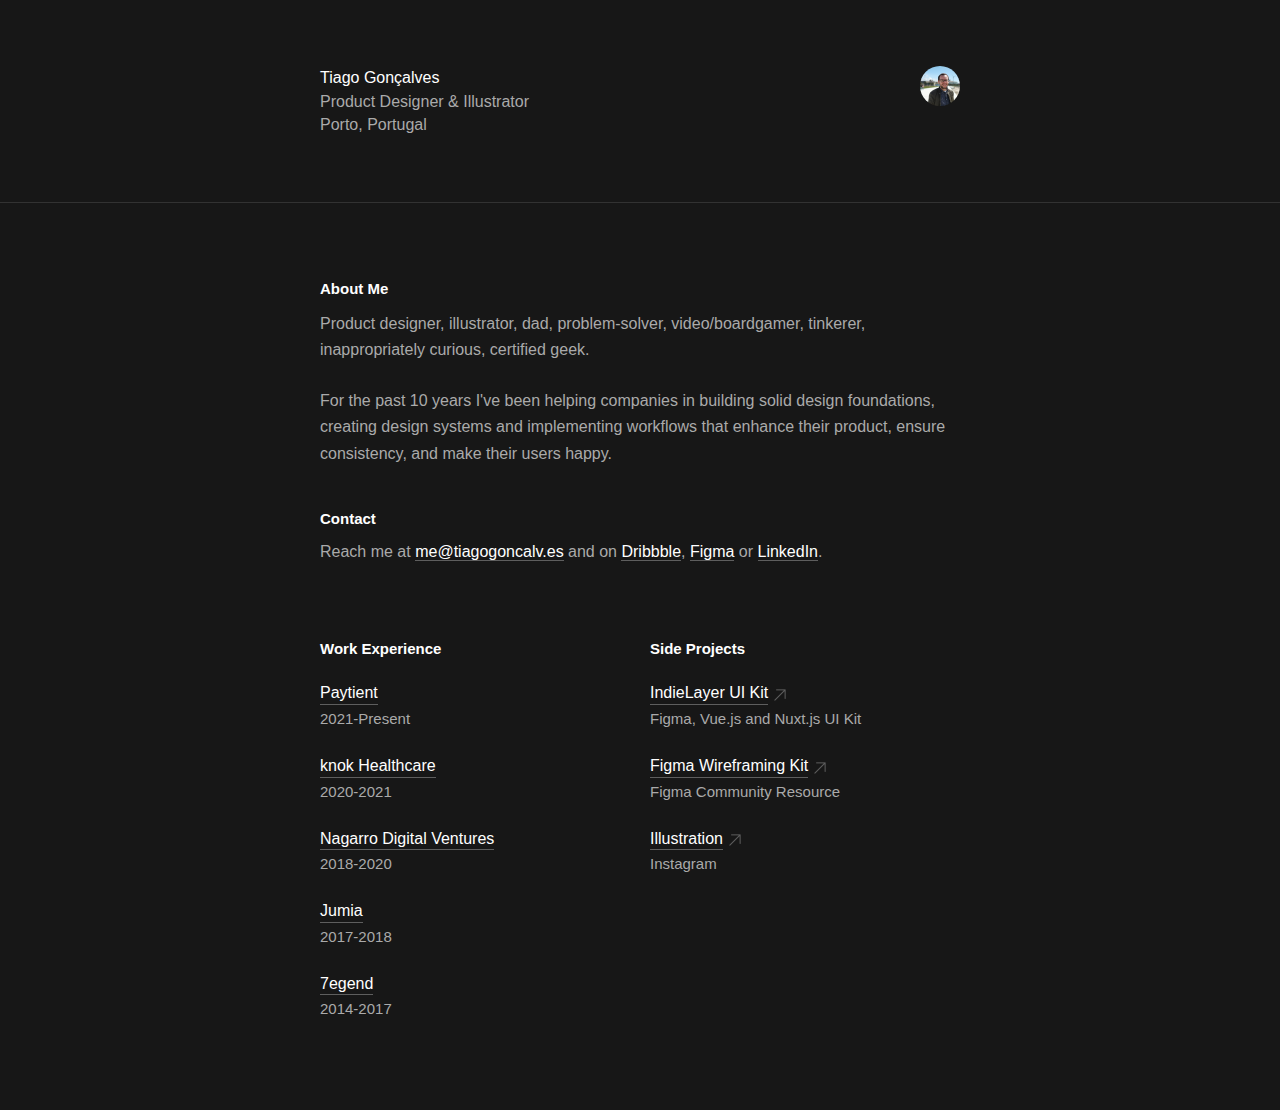
==== commit b6b7357b: "Updated copy and dates" ====
--- a/index.htm
+++ b/index.htm
@@ -1,8 +1,8 @@
 <!DOCTYPE html>
 <!-- This site was created in Webflow. https://www.webflow.com -->
-<!-- Last Published: Fri Mar 10 2023 13:10:32 GMT+0000 (Coordinated Universal Time) -->
+<!-- Last Published: Sat Mar 11 2023 15:15:58 GMT+0000 (Coordinated Universal Time) -->
 <html data-wf-domain="tiagogoncalv-es.webflow.io" data-wf-page="6408bd60045731fa476555f4" data-wf-site="6408bd60045731c9a76555f3" class=" w-mod-js"><head>
-<meta http-equiv="content-type" content="text/html; charset=UTF-8"><style>.wf-force-outline-none[tabindex="-1"]:focus{outline:none;}</style><meta charset="utf-8"><title>tiagogoncalv.es</title><meta content="Tiago Gonçalves" property="og:title"><meta content="Personal website of Tiago Gonçalves, product designer &amp; illustrator based in Porto, Portugal." property="og:description"><meta content="https://i.imgur.com/oVdwLxE.png" property="og:image"><meta content="Tiago Gonçalves" property="twitter:title"><meta content="Personal website of Tiago Gonçalves, product designer &amp; illustrator based in Porto, Portugal." property="twitter:description"><meta content="https://i.imgur.com/oVdwLxE.png" property="twitter:image"><meta property="og:type" content="website"><meta content="summary_large_image" name="twitter:card"><meta content="width=device-width, initial-scale=1" name="viewport"><meta content="Webflow" name="generator"><link href="tiagogoncalv.es_files/tiagogoncalv-es.webflow.cddc17246.css" rel="stylesheet" type="text/css"><!--[if lt IE 9]><script src="https://cdnjs.cloudflare.com/ajax/libs/html5shiv/3.7.3/html5shiv.min.js" type="text/javascript"></script><![endif]--><script type="text/javascript">!function(o,c){var n=c.documentElement,t=" w-mod-";n.className+=t+"js",("ontouchstart"in o||o.DocumentTouch&&c instanceof DocumentTouch)&&(n.className+=t+"touch")}(window,document);</script><link href="https://uploads-ssl.webflow.com/6408bd60045731c9a76555f3/640b2142c9b15f421c5b35f6_Frame%2016.png" rel="shortcut icon" type="image/x-icon"><link href="https://uploads-ssl.webflow.com/6408bd60045731c9a76555f3/640b214387a187db947c4661_Frame%2017.png" rel="apple-touch-icon"><style>[id*='google_ads_iframe'],[id*='taboola-'],.taboolaHeight,.taboola-placeholder,#credential_picker_container,#credential_picker_iframe,.google-one-tap-modal-div{display:none!important;min-height:0!important;height:0!important;}</style></head><body class="body"><section class="hero-without-image wf-section"><div class="container-2 w-container"><div class="container-work"><h3 class="heading">Tiago Gonçalves</h3><p class="margin-bottom-24px">Product Designer &amp; Illustrator<br>Porto, Portugal</p></div><img src="tiagogoncalv.es_files/6409c37a142ec4f7c9a3de27_Frame%201.png" loading="lazy" alt="" class="image" width="40"></div></section><section class="features-list wf-section"><div class="container-work"><div class="features-wrapper-two"><h4 class="heading-2">About Me</h4><p class="features-paragraph">Product designer, illustrator, dad, problem-solver, video/boardgamer, tinkerer, inappropriately curious, certified geek.</p><p class="features-paragraph">For
- the past 10 years I've been helping companies build solid design 
-foundations, develop design systems and implement workflows that improve
- their products, increase their consistency and make their users happy.</p></div><div class="features-wrapper-two"><h5 class="heading-2">Contact</h5><p class="features-paragraph">Reach me at <a href="mailto:me@tiagogoncalv.es" class="link-alt">me@tiagogoncalv.es</a> and on <a href="https://dribbble.com/tiagovianagoncalves" class="link-alt">Dribbble</a>, <a href="https://www.figma.com/@tiagogoncalves" class="link-alt">Figma</a> or <a href="https://www.linkedin.com/in/tiagovianagoncalves/" class="link-alt">LinkedIn</a>.</p></div><div class="columns-2 w-row"><div class="column w-col w-col-6"><h5 class="heading-2-copy">Work&nbsp;Experience</h5><div class="container-4 w-container"><div class="div-block div-block-2 div-block-3 div-block-4 div-block-5 div-block-6 div-block-7 div-block-8 div-block-9 div-block-10 div-block-11 div-block-12 div-block-13 div-block-14"><p class="features-paragraph work-entry"><a href="https://www.paytient.com/" class="link work">Paytient</a></p></div><p class="features-paragraph-copy">2022-Present</p></div><div class="container-4 w-container"><div class="div-block div-block-2 div-block-3 div-block-4 div-block-5 div-block-6 div-block-7 div-block-8 div-block-9 div-block-10 div-block-11 div-block-12 div-block-13 div-block-14"><p class="features-paragraph work-entry"><a href="https://knokcare.com/" class="link work">knok Healthcare</a></p></div><p class="features-paragraph-copy">2021-2022</p></div><div class="container-4 w-container"><div class="div-block div-block-2 div-block-3 div-block-4 div-block-5 div-block-6 div-block-7 div-block-8 div-block-9 div-block-10 div-block-11 div-block-12 div-block-13 div-block-14"><p class="features-paragraph work-entry"><a href="https://www.nagarro.com/en/services/digital-ventures" class="link work">Nagarro Digital Ventures</a></p></div><p class="features-paragraph-copy">2019-2021</p></div><div class="container-4 w-container"><div class="div-block div-block-2 div-block-3 div-block-4 div-block-5 div-block-6 div-block-7 div-block-8 div-block-9 div-block-10 div-block-11 div-block-12 div-block-13 div-block-14"><p class="features-paragraph work-entry"><a href="https://group.jumia.com/" class="link work">Jumia</a></p></div><p class="features-paragraph-copy">2018-2019</p></div><div class="container-4 w-container"><div class="div-block div-block-2 div-block-3 div-block-4 div-block-5 div-block-6 div-block-7 div-block-8 div-block-9 div-block-10 div-block-11 div-block-12 div-block-13 div-block-14"><p class="features-paragraph work-entry"><a href="https://www.7egend.cr/" class="link work">7egend</a></p></div><p class="features-paragraph-copy">2015-2018</p></div></div><div class="column-2 w-col w-col-6"><h5 class="heading-2-copy">Side Projects</h5><div class="container-4 w-container"><div class="div-block div-block-2 div-block-3 div-block-4 div-block-5 div-block-6 div-block-7 div-block-8 div-block-9 div-block-10 div-block-11 div-block-12 div-block-13 div-block-14"><p class="features-paragraph work-entry"><a href="https://indielayer.com/" class="link work">IndieLayer UI Kit</a></p><img src="tiagogoncalv.es_files/6409c866adf71d3d2545515b_Interface%2520Arrows%2520Corner%2520Up%2520.png" loading="lazy" alt="" class="image-2"></div><p class="features-paragraph-copy">Figma, Vue.js and Nuxt.js UI Kit</p></div><div class="container-4 w-container"><div class="div-block div-block-2 div-block-3 div-block-4 div-block-5 div-block-6 div-block-7 div-block-8 div-block-9 div-block-10 div-block-11 div-block-12 div-block-13 div-block-14"><p class="features-paragraph work-entry"><a href="https://www.figma.com/community/file/1088059168988686975" class="link work">Figma Wireframing Kit</a></p><img src="tiagogoncalv.es_files/6409c866adf71d3d2545515b_Interface%2520Arrows%2520Corner%2520Up%2520.png" loading="lazy" alt="" class="image-2"></div><p class="features-paragraph-copy">Figma Community Resource</p></div><div class="container-4 w-container"><div class="div-block div-block-2 div-block-3 div-block-4 div-block-5 div-block-6 div-block-7 div-block-8 div-block-9 div-block-10 div-block-11 div-block-12 div-block-13 div-block-14"><p class="features-paragraph work-entry"><a href="https://www.instagram.com/tiagovianagoncalves/" class="link work">Illustration</a></p><img src="tiagogoncalv.es_files/6409c866adf71d3d2545515b_Interface%2520Arrows%2520Corner%2520Up%2520.png" loading="lazy" alt="" class="image-2"></div><p class="features-paragraph-copy">Instagram</p></div></div></div></div></section><script src="tiagogoncalv.es_files/jquery-3.5.1.min.dc5e7f18c8.js" type="text/javascript" integrity="sha256-9/aliU8dGd2tb6OSsuzixeV4y/faTqgFtohetphbbj0=" crossorigin="anonymous"></script><script src="tiagogoncalv.es_files/webflow.1d1c1406a.js" type="text/javascript"></script><!--[if lte IE 9]><script src="//cdnjs.cloudflare.com/ajax/libs/placeholders/3.0.2/placeholders.min.js"></script><![endif]--></body></html>+<meta http-equiv="content-type" content="text/html; charset=UTF-8"><style>.wf-force-outline-none[tabindex="-1"]:focus{outline:none;}</style><meta charset="utf-8"><title>tiagogoncalv.es</title><meta content="Tiago Gonçalves" property="og:title"><meta content="Personal website of Tiago Gonçalves, product designer &amp; illustrator based in Porto, Portugal." property="og:description"><meta content="https://i.imgur.com/oVdwLxE.png" property="og:image"><meta content="Tiago Gonçalves" property="twitter:title"><meta content="Personal website of Tiago Gonçalves, product designer &amp; illustrator based in Porto, Portugal." property="twitter:description"><meta content="https://i.imgur.com/oVdwLxE.png" property="twitter:image"><meta property="og:type" content="website"><meta content="summary_large_image" name="twitter:card"><meta content="width=device-width, initial-scale=1" name="viewport"><meta content="Webflow" name="generator"><link href="tiagogoncalv.es_files/tiagogoncalv-es.webflow.997bb1e21.css" rel="stylesheet" type="text/css"><!--[if lt IE 9]><script src="https://cdnjs.cloudflare.com/ajax/libs/html5shiv/3.7.3/html5shiv.min.js" type="text/javascript"></script><![endif]--><script type="text/javascript">!function(o,c){var n=c.documentElement,t=" w-mod-";n.className+=t+"js",("ontouchstart"in o||o.DocumentTouch&&c instanceof DocumentTouch)&&(n.className+=t+"touch")}(window,document);</script><link href="https://uploads-ssl.webflow.com/6408bd60045731c9a76555f3/640b2142c9b15f421c5b35f6_Frame%2016.png" rel="shortcut icon" type="image/x-icon"><link href="https://uploads-ssl.webflow.com/6408bd60045731c9a76555f3/640b214387a187db947c4661_Frame%2017.png" rel="apple-touch-icon"><style>[id*='google_ads_iframe'],[id*='taboola-'],.taboolaHeight,.taboola-placeholder,#credential_picker_container,#credential_picker_iframe,.google-one-tap-modal-div{display:none!important;min-height:0!important;height:0!important;}</style></head><body class="body"><section class="hero-without-image wf-section"><div class="container-2 w-container"><div class="container-work"><h3 class="heading">Tiago Gonçalves</h3><p class="margin-bottom-24px">Product Designer &amp; Illustrator<br>Porto, Portugal</p></div><img src="tiagogoncalv.es_files/6409c37a142ec4f7c9a3de27_Frame%201.png" loading="lazy" alt="" class="image" width="40"></div></section><section class="features-list wf-section"><div class="container-work"><div class="features-wrapper-two"><h4 class="heading-2">About Me</h4><p class="features-paragraph">Product designer, illustrator, dad, problem-solver, video/boardgamer, tinkerer, inappropriately curious, certified geek.</p><p class="features-paragraph">For
+ the past 10 years I've been helping companies in building solid design 
+foundations, creating design systems and implementing workflows that 
+enhance their product, ensure consistency, and make their users happy.</p></div><div class="features-wrapper-two"><h5 class="heading-2">Contact</h5><p class="features-paragraph">Reach me at <a href="mailto:me@tiagogoncalv.es" class="link-alt">me@tiagogoncalv.es</a> and on <a href="https://dribbble.com/tiagovianagoncalves" class="link-alt">Dribbble</a>, <a href="https://www.figma.com/@tiagogoncalves" class="link-alt">Figma</a> or <a href="https://www.linkedin.com/in/tiagovianagoncalves/" class="link-alt">LinkedIn</a>.</p></div><div class="columns-2 w-row"><div class="column w-col w-col-6"><h5 class="heading-2-copy">Work&nbsp;Experience</h5><div class="container-4 w-container"><div class="div-block div-block-2 div-block-3 div-block-4 div-block-5 div-block-6 div-block-7 div-block-8 div-block-9 div-block-10 div-block-11 div-block-12 div-block-13 div-block-14"><p class="features-paragraph work-entry"><a href="https://www.paytient.com/" class="link work">Paytient</a></p></div><p class="features-paragraph-copy">2021-Present</p></div><div class="container-4 w-container"><div class="div-block div-block-2 div-block-3 div-block-4 div-block-5 div-block-6 div-block-7 div-block-8 div-block-9 div-block-10 div-block-11 div-block-12 div-block-13 div-block-14"><p class="features-paragraph work-entry"><a href="https://knokcare.com/" class="link work">knok Healthcare</a></p></div><p class="features-paragraph-copy">2020-2021</p></div><div class="container-4 w-container"><div class="div-block div-block-2 div-block-3 div-block-4 div-block-5 div-block-6 div-block-7 div-block-8 div-block-9 div-block-10 div-block-11 div-block-12 div-block-13 div-block-14"><p class="features-paragraph work-entry"><a href="https://www.nagarro.com/en/services/digital-ventures" class="link work">Nagarro Digital Ventures</a></p></div><p class="features-paragraph-copy">2018-2020</p></div><div class="container-4 w-container"><div class="div-block div-block-2 div-block-3 div-block-4 div-block-5 div-block-6 div-block-7 div-block-8 div-block-9 div-block-10 div-block-11 div-block-12 div-block-13 div-block-14"><p class="features-paragraph work-entry"><a href="https://group.jumia.com/" class="link work">Jumia</a></p></div><p class="features-paragraph-copy">2017-2018</p></div><div class="container-4 w-container"><div class="div-block div-block-2 div-block-3 div-block-4 div-block-5 div-block-6 div-block-7 div-block-8 div-block-9 div-block-10 div-block-11 div-block-12 div-block-13 div-block-14"><p class="features-paragraph work-entry"><a href="https://www.7egend.cr/" class="link work">7egend</a></p></div><p class="features-paragraph-copy">2014-2017</p></div></div><div class="column-2 w-col w-col-6"><h5 class="heading-2-copy">Side Projects</h5><div class="container-4 w-container"><div class="div-block div-block-2 div-block-3 div-block-4 div-block-5 div-block-6 div-block-7 div-block-8 div-block-9 div-block-10 div-block-11 div-block-12 div-block-13 div-block-14"><p class="features-paragraph work-entry"><a href="https://indielayer.com/" class="link work">IndieLayer UI Kit</a></p><img src="tiagogoncalv.es_files/6409c866adf71d3d2545515b_Interface%2520Arrows%2520Corner%2520Up%2520.png" loading="lazy" alt="" class="image-2"></div><p class="features-paragraph-copy">Figma, Vue.js and Nuxt.js UI Kit</p></div><div class="container-4 w-container"><div class="div-block div-block-2 div-block-3 div-block-4 div-block-5 div-block-6 div-block-7 div-block-8 div-block-9 div-block-10 div-block-11 div-block-12 div-block-13 div-block-14"><p class="features-paragraph work-entry"><a href="https://www.figma.com/community/file/1088059168988686975" class="link work">Figma Wireframing Kit</a></p><img src="tiagogoncalv.es_files/6409c866adf71d3d2545515b_Interface%2520Arrows%2520Corner%2520Up%2520.png" loading="lazy" alt="" class="image-2"></div><p class="features-paragraph-copy">Figma Community Resource</p></div><div class="container-4 w-container"><div class="div-block div-block-2 div-block-3 div-block-4 div-block-5 div-block-6 div-block-7 div-block-8 div-block-9 div-block-10 div-block-11 div-block-12 div-block-13 div-block-14"><p class="features-paragraph work-entry"><a href="https://www.instagram.com/tiagovianagoncalves/" class="link work">Illustration</a></p><img src="tiagogoncalv.es_files/6409c866adf71d3d2545515b_Interface%2520Arrows%2520Corner%2520Up%2520.png" loading="lazy" alt="" class="image-2"></div><p class="features-paragraph-copy">Instagram</p></div></div></div></div></section><script src="tiagogoncalv.es_files/jquery-3.5.1.min.dc5e7f18c8.js" type="text/javascript" integrity="sha256-9/aliU8dGd2tb6OSsuzixeV4y/faTqgFtohetphbbj0=" crossorigin="anonymous"></script><script src="tiagogoncalv.es_files/webflow.1d1c1406a.js" type="text/javascript"></script><!--[if lte IE 9]><script src="//cdnjs.cloudflare.com/ajax/libs/placeholders/3.0.2/placeholders.min.js"></script><![endif]--></body></html>--- a/tiagogoncalv.es_files/tiagogoncalv-es.webflow.997bb1e21.css
+++ b/tiagogoncalv.es_files/tiagogoncalv-es.webflow.997bb1e21.css
@@ -0,0 +1,475 @@
+/* Generated on: Sat Mar 11 2023 15:15:58 GMT+0000 (Coordinated Universal Time) */
+/* ==========================================================================
+   normalize.css v3.0.3 | MIT License | github.com/necolas/normalize.css 
+   ========================================================================== */
+/*! normalize.css v3.0.3 | MIT License | github.com/necolas/normalize.css */html{font-family:sans-serif;-ms-text-size-adjust:100%;-webkit-text-size-adjust:100%}body{margin:0}article,aside,details,figcaption,figure,footer,header,hgroup,main,menu,nav,section,summary{display:block}audio,canvas,progress,video{display:inline-block;vertical-align:baseline}audio:not([controls]){display:none;height:0}[hidden],template{display:none}a{background-color:transparent}a:active,a:hover{outline:0}abbr[title]{border-bottom:1px dotted}b,strong{font-weight:bold}dfn{font-style:italic}h1{font-size:2em;margin:.67em 0}mark{background:#ff0;color:#000}small{font-size:80%}sub,sup{font-size:75%;line-height:0;position:relative;vertical-align:baseline}sup{top:-0.5em}sub{bottom:-0.25em}img{border:0}svg:not(:root){overflow:hidden}figure{margin:1em 40px}hr{box-sizing:content-box;height:0}pre{overflow:auto}code,kbd,pre,samp{font-family:monospace, monospace;font-size:1em}button,input,optgroup,select,textarea{color:inherit;font:inherit;margin:0}button{overflow:visible}button,select{text-transform:none}button,html input[type="button"],input[type="reset"]{-webkit-appearance:button;cursor:pointer}button[disabled],html input[disabled]{cursor:default}button::-moz-focus-inner,input::-moz-focus-inner{border:0;padding:0}input{line-height:normal}input[type='checkbox'],input[type='radio']{box-sizing:border-box;padding:0}input[type='number']::-webkit-inner-spin-button,input[type='number']::-webkit-outer-spin-button{height:auto}input[type='search']{-webkit-appearance:none}input[type='search']::-webkit-search-cancel-button,input[type='search']::-webkit-search-decoration{-webkit-appearance:none}fieldset{border:1px solid #c0c0c0;margin:0 2px;padding:.35em .625em .75em}legend{border:0;padding:0}textarea{overflow:auto}optgroup{font-weight:bold}table{border-collapse:collapse;border-spacing:0}td,th{padding:0}
+
+/* ==========================================================================
+   Start of base Webflow CSS - If you're looking for some ultra-clean CSS, skip the boilerplate and see the unminified code below.
+   ========================================================================== */
+@font-face{font-family:'webflow-icons';src:url("[data-uri]") format('truetype');font-weight:normal;font-style:normal}[class^="w-icon-"],[class*=" w-icon-"]{font-family:'webflow-icons' !important;speak:none;font-style:normal;font-weight:normal;font-variant:normal;text-transform:none;line-height:1;-webkit-font-smoothing:antialiased;-moz-osx-font-smoothing:grayscale}.w-icon-slider-right:before{content:"\e600"}.w-icon-slider-left:before{content:"\e601"}.w-icon-nav-menu:before{content:"\e602"}.w-icon-arrow-down:before,.w-icon-dropdown-toggle:before{content:"\e603"}.w-icon-file-upload-remove:before{content:"\e900"}.w-icon-file-upload-icon:before{content:"\e903"}*{-webkit-box-sizing:border-box;-moz-box-sizing:border-box;box-sizing:border-box}html{height:100%}body{margin:0;min-height:100%;background-color:#fff;font-family:Arial,sans-serif;font-size:14px;line-height:20px;color:#333}img{max-width:100%;vertical-align:middle;display:inline-block}html.w-mod-touch *{background-attachment:scroll !important}.w-block{display:block}.w-inline-block{max-width:100%;display:inline-block}.w-clearfix:before,.w-clearfix:after{content:" ";display:table;grid-column-start:1;grid-row-start:1;grid-column-end:2;grid-row-end:2}.w-clearfix:after{clear:both}.w-hidden{display:none}.w-button{display:inline-block;padding:9px 15px;background-color:#3898EC;color:white;border:0;line-height:inherit;text-decoration:none;cursor:pointer;border-radius:0}input.w-button{-webkit-appearance:button}html[data-w-dynpage] [data-w-cloak]{color:transparent !important}.w-webflow-badge,.w-webflow-badge *{position:static;left:auto;top:auto;right:auto;bottom:auto;z-index:auto;display:block;visibility:visible;overflow:visible;overflow-x:visible;overflow-y:visible;box-sizing:border-box;width:auto;height:auto;max-height:none;max-width:none;min-height:0;min-width:0;margin:0;padding:0;float:none;clear:none;border:0 none transparent;border-radius:0;background:none;background-image:none;background-position:0% 0%;background-size:auto auto;background-repeat:repeat;background-origin:padding-box;background-clip:border-box;background-attachment:scroll;background-color:transparent;box-shadow:none;opacity:1;transform:none;transition:none;direction:ltr;font-family:inherit;font-weight:inherit;color:inherit;font-size:inherit;line-height:inherit;font-style:inherit;font-variant:inherit;text-align:inherit;letter-spacing:inherit;text-decoration:inherit;text-indent:0;text-transform:inherit;list-style-type:disc;text-shadow:none;font-smoothing:auto;vertical-align:baseline;cursor:inherit;white-space:inherit;word-break:normal;word-spacing:normal;word-wrap:normal}.w-webflow-badge{position:fixed !important;display:inline-block !important;visibility:visible !important;z-index:2147483647 !important;top:auto !important;right:12px !important;bottom:12px !important;left:auto !important;color:#AAADB0 !important;background-color:#fff !important;border-radius:3px !important;padding:6px 8px 6px 6px !important;font-size:12px !important;opacity:1 !important;line-height:14px !important;text-decoration:none !important;transform:none !important;margin:0 !important;width:auto !important;height:auto !important;overflow:visible !important;white-space:nowrap;box-shadow:0 0 0 1px rgba(0,0,0,0.1),0 1px 3px rgba(0,0,0,0.1);cursor:pointer}.w-webflow-badge>img{display:inline-block !important;visibility:visible !important;opacity:1 !important;vertical-align:middle !important}h1,h2,h3,h4,h5,h6{font-weight:bold;margin-bottom:10px}h1{font-size:38px;line-height:44px;margin-top:20px}h2{font-size:32px;line-height:36px;margin-top:20px}h3{font-size:24px;line-height:30px;margin-top:20px}h4{font-size:18px;line-height:24px;margin-top:10px}h5{font-size:14px;line-height:20px;margin-top:10px}h6{font-size:12px;line-height:18px;margin-top:10px}p{margin-top:0;margin-bottom:10px}blockquote{margin:0 0 10px 0;padding:10px 20px;border-left:5px solid #E2E2E2;font-size:18px;line-height:22px}figure{margin:0;margin-bottom:10px}figcaption{margin-top:5px;text-align:center}ul,ol{margin-top:0px;margin-bottom:10px;padding-left:40px}.w-list-unstyled{padding-left:0;list-style:none}.w-embed:before,.w-embed:after{content:" ";display:table;grid-column-start:1;grid-row-start:1;grid-column-end:2;grid-row-end:2}.w-embed:after{clear:both}.w-video{width:100%;position:relative;padding:0}.w-video iframe,.w-video object,.w-video embed{position:absolute;top:0;left:0;width:100%;height:100%;border:none}fieldset{padding:0;margin:0;border:0}button,[type='button'],[type='reset']{border:0;cursor:pointer;-webkit-appearance:button}.w-form{margin:0 0 15px}.w-form-done{display:none;padding:20px;text-align:center;background-color:#dddddd}.w-form-fail{display:none;margin-top:10px;padding:10px;background-color:#ffdede}label{display:block;margin-bottom:5px;font-weight:bold}.w-input,.w-select{display:block;width:100%;height:38px;padding:8px 12px;margin-bottom:10px;font-size:14px;line-height:1.42857143;color:#333333;vertical-align:middle;background-color:#ffffff;border:1px solid #cccccc}.w-input:-moz-placeholder,.w-select:-moz-placeholder{color:#999}.w-input::-moz-placeholder,.w-select::-moz-placeholder{color:#999;opacity:1}.w-input:-ms-input-placeholder,.w-select:-ms-input-placeholder{color:#999}.w-input::-webkit-input-placeholder,.w-select::-webkit-input-placeholder{color:#999}.w-input:focus,.w-select:focus{border-color:#3898EC;outline:0}.w-input[disabled],.w-select[disabled],.w-input[readonly],.w-select[readonly],fieldset[disabled] .w-input,fieldset[disabled] .w-select{cursor:not-allowed}.w-input[disabled]:not(.w-input-disabled),.w-select[disabled]:not(.w-input-disabled),.w-input[readonly],.w-select[readonly],fieldset[disabled]:not(.w-input-disabled) .w-input,fieldset[disabled]:not(.w-input-disabled) .w-select{background-color:#eeeeee}textarea.w-input,textarea.w-select{height:auto}.w-select{background-color:#f3f3f3}.w-select[multiple]{height:auto}.w-form-label{display:inline-block;cursor:pointer;font-weight:normal;margin-bottom:0px}.w-radio{display:block;margin-bottom:5px;padding-left:20px}.w-radio:before,.w-radio:after{content:" ";display:table;grid-column-start:1;grid-row-start:1;grid-column-end:2;grid-row-end:2}.w-radio:after{clear:both}.w-radio-input{margin:4px 0 0;margin-top:1px \9;line-height:normal;float:left;margin-left:-20px}.w-radio-input{margin-top:3px}.w-file-upload{display:block;margin-bottom:10px}.w-file-upload-input{width:.1px;height:.1px;opacity:0;overflow:hidden;position:absolute;z-index:-100}.w-file-upload-default,.w-file-upload-uploading,.w-file-upload-success{display:inline-block;color:#333333}.w-file-upload-error{display:block;margin-top:10px}.w-file-upload-default.w-hidden,.w-file-upload-uploading.w-hidden,.w-file-upload-error.w-hidden,.w-file-upload-success.w-hidden{display:none}.w-file-upload-uploading-btn{display:flex;font-size:14px;font-weight:normal;cursor:pointer;margin:0;padding:8px 12px;border:1px solid #cccccc;background-color:#fafafa}.w-file-upload-file{display:flex;flex-grow:1;justify-content:space-between;margin:0;padding:8px 9px 8px 11px;border:1px solid #cccccc;background-color:#fafafa}.w-file-upload-file-name{font-size:14px;font-weight:normal;display:block}.w-file-remove-link{margin-top:3px;margin-left:10px;width:auto;height:auto;padding:3px;display:block;cursor:pointer}.w-icon-file-upload-remove{margin:auto;font-size:10px}.w-file-upload-error-msg{display:inline-block;color:#ea384c;padding:2px 0}.w-file-upload-info{display:inline-block;line-height:38px;padding:0 12px}.w-file-upload-label{display:inline-block;font-size:14px;font-weight:normal;cursor:pointer;margin:0;padding:8px 12px;border:1px solid #cccccc;background-color:#fafafa}.w-icon-file-upload-icon,.w-icon-file-upload-uploading{display:inline-block;margin-right:8px;width:20px}.w-icon-file-upload-uploading{height:20px}.w-container{margin-left:auto;margin-right:auto;max-width:940px}.w-container:before,.w-container:after{content:" ";display:table;grid-column-start:1;grid-row-start:1;grid-column-end:2;grid-row-end:2}.w-container:after{clear:both}.w-container .w-row{margin-left:-10px;margin-right:-10px}.w-row:before,.w-row:after{content:" ";display:table;grid-column-start:1;grid-row-start:1;grid-column-end:2;grid-row-end:2}.w-row:after{clear:both}.w-row .w-row{margin-left:0;margin-right:0}.w-col{position:relative;float:left;width:100%;min-height:1px;padding-left:10px;padding-right:10px}.w-col .w-col{padding-left:0;padding-right:0}.w-col-1{width:8.33333333%}.w-col-2{width:16.66666667%}.w-col-3{width:25%}.w-col-4{width:33.33333333%}.w-col-5{width:41.66666667%}.w-col-6{width:50%}.w-col-7{width:58.33333333%}.w-col-8{width:66.66666667%}.w-col-9{width:75%}.w-col-10{width:83.33333333%}.w-col-11{width:91.66666667%}.w-col-12{width:100%}.w-hidden-main{display:none !important}@media screen and (max-width:991px){.w-container{max-width:728px}.w-hidden-main{display:inherit !important}.w-hidden-medium{display:none !important}.w-col-medium-1{width:8.33333333%}.w-col-medium-2{width:16.66666667%}.w-col-medium-3{width:25%}.w-col-medium-4{width:33.33333333%}.w-col-medium-5{width:41.66666667%}.w-col-medium-6{width:50%}.w-col-medium-7{width:58.33333333%}.w-col-medium-8{width:66.66666667%}.w-col-medium-9{width:75%}.w-col-medium-10{width:83.33333333%}.w-col-medium-11{width:91.66666667%}.w-col-medium-12{width:100%}.w-col-stack{width:100%;left:auto;right:auto}}@media screen and (max-width:767px){.w-hidden-main{display:inherit !important}.w-hidden-medium{display:inherit !important}.w-hidden-small{display:none !important}.w-row,.w-container .w-row{margin-left:0;margin-right:0}.w-col{width:100%;left:auto;right:auto}.w-col-small-1{width:8.33333333%}.w-col-small-2{width:16.66666667%}.w-col-small-3{width:25%}.w-col-small-4{width:33.33333333%}.w-col-small-5{width:41.66666667%}.w-col-small-6{width:50%}.w-col-small-7{width:58.33333333%}.w-col-small-8{width:66.66666667%}.w-col-small-9{width:75%}.w-col-small-10{width:83.33333333%}.w-col-small-11{width:91.66666667%}.w-col-small-12{width:100%}}@media screen and (max-width:479px){.w-container{max-width:none}.w-hidden-main{display:inherit !important}.w-hidden-medium{display:inherit !important}.w-hidden-small{display:inherit !important}.w-hidden-tiny{display:none !important}.w-col{width:100%}.w-col-tiny-1{width:8.33333333%}.w-col-tiny-2{width:16.66666667%}.w-col-tiny-3{width:25%}.w-col-tiny-4{width:33.33333333%}.w-col-tiny-5{width:41.66666667%}.w-col-tiny-6{width:50%}.w-col-tiny-7{width:58.33333333%}.w-col-tiny-8{width:66.66666667%}.w-col-tiny-9{width:75%}.w-col-tiny-10{width:83.33333333%}.w-col-tiny-11{width:91.66666667%}.w-col-tiny-12{width:100%}}.w-widget{position:relative}.w-widget-map{width:100%;height:400px}.w-widget-map label{width:auto;display:inline}.w-widget-map img{max-width:inherit}.w-widget-map .gm-style-iw{text-align:center}.w-widget-map .gm-style-iw>button{display:none !important}.w-widget-twitter{overflow:hidden}.w-widget-twitter-count-shim{display:inline-block;vertical-align:top;position:relative;width:28px;height:20px;text-align:center;background:white;border:#758696 solid 1px;border-radius:3px}.w-widget-twitter-count-shim *{pointer-events:none;-webkit-user-select:none;-moz-user-select:none;-ms-user-select:none;user-select:none}.w-widget-twitter-count-shim .w-widget-twitter-count-inner{position:relative;font-size:15px;line-height:12px;text-align:center;color:#999;font-family:serif}.w-widget-twitter-count-shim .w-widget-twitter-count-clear{position:relative;display:block}.w-widget-twitter-count-shim.w--large{width:36px;height:28px}.w-widget-twitter-count-shim.w--large .w-widget-twitter-count-inner{font-size:18px;line-height:18px}.w-widget-twitter-count-shim:not(.w--vertical){margin-left:5px;margin-right:8px}.w-widget-twitter-count-shim:not(.w--vertical).w--large{margin-left:6px}.w-widget-twitter-count-shim:not(.w--vertical):before,.w-widget-twitter-count-shim:not(.w--vertical):after{top:50%;left:0;border:solid transparent;content:' ';height:0;width:0;position:absolute;pointer-events:none}.w-widget-twitter-count-shim:not(.w--vertical):before{border-color:rgba(117,134,150,0);border-right-color:#5d6c7b;border-width:4px;margin-left:-9px;margin-top:-4px}.w-widget-twitter-count-shim:not(.w--vertical).w--large:before{border-width:5px;margin-left:-10px;margin-top:-5px}.w-widget-twitter-count-shim:not(.w--vertical):after{border-color:rgba(255,255,255,0);border-right-color:white;border-width:4px;margin-left:-8px;margin-top:-4px}.w-widget-twitter-count-shim:not(.w--vertical).w--large:after{border-width:5px;margin-left:-9px;margin-top:-5px}.w-widget-twitter-count-shim.w--vertical{width:61px;height:33px;margin-bottom:8px}.w-widget-twitter-count-shim.w--vertical:before,.w-widget-twitter-count-shim.w--vertical:after{top:100%;left:50%;border:solid transparent;content:' ';height:0;width:0;position:absolute;pointer-events:none}.w-widget-twitter-count-shim.w--vertical:before{border-color:rgba(117,134,150,0);border-top-color:#5d6c7b;border-width:5px;margin-left:-5px}.w-widget-twitter-count-shim.w--vertical:after{border-color:rgba(255,255,255,0);border-top-color:white;border-width:4px;margin-left:-4px}.w-widget-twitter-count-shim.w--vertical .w-widget-twitter-count-inner{font-size:18px;line-height:22px}.w-widget-twitter-count-shim.w--vertical.w--large{width:76px}.w-background-video{position:relative;overflow:hidden;height:500px;color:white}.w-background-video>video{background-size:cover;background-position:50% 50%;position:absolute;margin:auto;width:100%;height:100%;right:-100%;bottom:-100%;top:-100%;left:-100%;object-fit:cover;z-index:-100}.w-background-video>video::-webkit-media-controls-start-playback-button{display:none !important;-webkit-appearance:none}.w-background-video--control{position:absolute;bottom:1em;right:1em;background-color:transparent;padding:0}.w-background-video--control>[hidden]{display:none !important}.w-slider{position:relative;height:300px;text-align:center;background:#dddddd;clear:both;-webkit-tap-highlight-color:rgba(0,0,0,0);tap-highlight-color:rgba(0,0,0,0)}.w-slider-mask{position:relative;display:block;overflow:hidden;z-index:1;left:0;right:0;height:100%;white-space:nowrap}.w-slide{position:relative;display:inline-block;vertical-align:top;width:100%;height:100%;white-space:normal;text-align:left}.w-slider-nav{position:absolute;z-index:2;top:auto;right:0;bottom:0;left:0;margin:auto;padding-top:10px;height:40px;text-align:center;-webkit-tap-highlight-color:rgba(0,0,0,0);tap-highlight-color:rgba(0,0,0,0)}.w-slider-nav.w-round>div{border-radius:100%}.w-slider-nav.w-num>div{width:auto;height:auto;padding:.2em .5em;font-size:inherit;line-height:inherit}.w-slider-nav.w-shadow>div{box-shadow:0 0 3px rgba(51,51,51,0.4)}.w-slider-nav-invert{color:#fff}.w-slider-nav-invert>div{background-color:rgba(34,34,34,0.4)}.w-slider-nav-invert>div.w-active{background-color:#222}.w-slider-dot{position:relative;display:inline-block;width:1em;height:1em;background-color:rgba(255,255,255,0.4);cursor:pointer;margin:0 3px .5em;transition:background-color 100ms,color 100ms}.w-slider-dot.w-active{background-color:#fff}.w-slider-dot:focus{outline:none;box-shadow:0 0 0 2px #fff}.w-slider-dot:focus.w-active{box-shadow:none}.w-slider-arrow-left,.w-slider-arrow-right{position:absolute;width:80px;top:0;right:0;bottom:0;left:0;margin:auto;cursor:pointer;overflow:hidden;color:white;font-size:40px;-webkit-tap-highlight-color:rgba(0,0,0,0);tap-highlight-color:rgba(0,0,0,0);-webkit-user-select:none;-moz-user-select:none;-ms-user-select:none;user-select:none}.w-slider-arrow-left [class^='w-icon-'],.w-slider-arrow-right [class^='w-icon-'],.w-slider-arrow-left [class*=' w-icon-'],.w-slider-arrow-right [class*=' w-icon-']{position:absolute}.w-slider-arrow-left:focus,.w-slider-arrow-right:focus{outline:0}.w-slider-arrow-left{z-index:3;right:auto}.w-slider-arrow-right{z-index:4;left:auto}.w-icon-slider-left,.w-icon-slider-right{top:0;right:0;bottom:0;left:0;margin:auto;width:1em;height:1em}.w-slider-aria-label{border:0;clip:rect(0 0 0 0);height:1px;margin:-1px;overflow:hidden;padding:0;position:absolute;width:1px}.w-slider-force-show{display:block !important}.w-dropdown{display:inline-block;position:relative;text-align:left;margin-left:auto;margin-right:auto;z-index:900}.w-dropdown-btn,.w-dropdown-toggle,.w-dropdown-link{position:relative;vertical-align:top;text-decoration:none;color:#222222;padding:20px;text-align:left;margin-left:auto;margin-right:auto;white-space:nowrap}.w-dropdown-toggle{-webkit-user-select:none;-moz-user-select:none;-ms-user-select:none;user-select:none;display:inline-block;cursor:pointer;padding-right:40px}.w-dropdown-toggle:focus{outline:0}.w-icon-dropdown-toggle{position:absolute;top:0;right:0;bottom:0;margin:auto;margin-right:20px;width:1em;height:1em}.w-dropdown-list{position:absolute;background:#dddddd;display:none;min-width:100%}.w-dropdown-list.w--open{display:block}.w-dropdown-link{padding:10px 20px;display:block;color:#222222}.w-dropdown-link.w--current{color:#0082f3}.w-dropdown-link:focus{outline:0}@media screen and (max-width:767px){.w-nav-brand{padding-left:10px}}.w-lightbox-backdrop{color:#000;cursor:auto;font-family:serif;font-size:medium;font-style:normal;font-variant:normal;font-weight:normal;letter-spacing:normal;line-height:normal;list-style:disc;text-align:start;text-indent:0;text-shadow:none;text-transform:none;visibility:visible;white-space:normal;word-break:normal;word-spacing:normal;word-wrap:normal;position:fixed;top:0;right:0;bottom:0;left:0;color:#fff;font-family:"Helvetica Neue",Helvetica,Ubuntu,"Segoe UI",Verdana,sans-serif;font-size:17px;line-height:1.2;font-weight:300;text-align:center;background:rgba(0,0,0,0.9);z-index:2000;outline:0;opacity:0;-webkit-user-select:none;-moz-user-select:none;-ms-user-select:none;-webkit-tap-highlight-color:transparent;-webkit-transform:translate(0, 0)}.w-lightbox-backdrop,.w-lightbox-container{height:100%;overflow:auto;-webkit-overflow-scrolling:touch}.w-lightbox-content{position:relative;height:100vh;overflow:hidden}.w-lightbox-view{position:absolute;width:100vw;height:100vh;opacity:0}.w-lightbox-view:before{content:"";height:100vh}.w-lightbox-group,.w-lightbox-group .w-lightbox-view,.w-lightbox-group .w-lightbox-view:before{height:86vh}.w-lightbox-frame,.w-lightbox-view:before{display:inline-block;vertical-align:middle}.w-lightbox-figure{position:relative;margin:0}.w-lightbox-group .w-lightbox-figure{cursor:pointer}.w-lightbox-img{width:auto;height:auto;max-width:none}.w-lightbox-image{display:block;float:none;max-width:100vw;max-height:100vh}.w-lightbox-group .w-lightbox-image{max-height:86vh}.w-lightbox-caption{position:absolute;right:0;bottom:0;left:0;padding:.5em 1em;background:rgba(0,0,0,0.4);text-align:left;text-overflow:ellipsis;white-space:nowrap;overflow:hidden}.w-lightbox-embed{position:absolute;top:0;right:0;bottom:0;left:0;width:100%;height:100%}.w-lightbox-control{position:absolute;top:0;width:4em;background-size:24px;background-repeat:no-repeat;background-position:center;cursor:pointer;-webkit-transition:all .3s;transition:all .3s}.w-lightbox-left{display:none;bottom:0;left:0;background-image:url("[data-uri]")}.w-lightbox-right{display:none;right:0;bottom:0;background-image:url("[data-uri]")}.w-lightbox-close{right:0;height:2.6em;background-image:url("[data-uri]");background-size:18px}.w-lightbox-strip{position:absolute;bottom:0;left:0;right:0;padding:0 1vh;line-height:0;white-space:nowrap;overflow-x:auto;overflow-y:hidden}.w-lightbox-item{display:inline-block;width:10vh;padding:2vh 1vh;box-sizing:content-box;cursor:pointer;-webkit-transform:translate3d(0, 0, 0)}.w-lightbox-active{opacity:.3}.w-lightbox-thumbnail{position:relative;height:10vh;background:#222;overflow:hidden}.w-lightbox-thumbnail-image{position:absolute;top:0;left:0}.w-lightbox-thumbnail .w-lightbox-tall{top:50%;width:100%;-webkit-transform:translate(0, -50%);-ms-transform:translate(0, -50%);transform:translate(0, -50%)}.w-lightbox-thumbnail .w-lightbox-wide{left:50%;height:100%;-webkit-transform:translate(-50%, 0);-ms-transform:translate(-50%, 0);transform:translate(-50%, 0)}.w-lightbox-spinner{position:absolute;top:50%;left:50%;box-sizing:border-box;width:40px;height:40px;margin-top:-20px;margin-left:-20px;border:5px solid rgba(0,0,0,0.4);border-radius:50%;-webkit-animation:spin .8s infinite linear;animation:spin .8s infinite linear}.w-lightbox-spinner:after{content:"";position:absolute;top:-4px;right:-4px;bottom:-4px;left:-4px;border:3px solid transparent;border-bottom-color:#fff;border-radius:50%}.w-lightbox-hide{display:none}.w-lightbox-noscroll{overflow:hidden}@media (min-width:768px){.w-lightbox-content{height:96vh;margin-top:2vh}.w-lightbox-view,.w-lightbox-view:before{height:96vh}.w-lightbox-group,.w-lightbox-group .w-lightbox-view,.w-lightbox-group .w-lightbox-view:before{height:84vh}.w-lightbox-image{max-width:96vw;max-height:96vh}.w-lightbox-group .w-lightbox-image{max-width:82.3vw;max-height:84vh}.w-lightbox-left,.w-lightbox-right{display:block;opacity:.5}.w-lightbox-close{opacity:.8}.w-lightbox-control:hover{opacity:1}}.w-lightbox-inactive,.w-lightbox-inactive:hover{opacity:0}.w-richtext:before,.w-richtext:after{content:" ";display:table;grid-column-start:1;grid-row-start:1;grid-column-end:2;grid-row-end:2}.w-richtext:after{clear:both}.w-richtext[contenteditable="true"]:before,.w-richtext[contenteditable="true"]:after{white-space:initial}.w-richtext ol,.w-richtext ul{overflow:hidden}.w-richtext .w-richtext-figure-selected.w-richtext-figure-type-video div:after,.w-richtext .w-richtext-figure-selected[data-rt-type="video"] div:after{outline:2px solid #2895f7}.w-richtext .w-richtext-figure-selected.w-richtext-figure-type-image div,.w-richtext .w-richtext-figure-selected[data-rt-type="image"] div{outline:2px solid #2895f7}.w-richtext figure.w-richtext-figure-type-video>div:after,.w-richtext figure[data-rt-type="video"]>div:after{content:'';position:absolute;display:none;left:0;top:0;right:0;bottom:0}.w-richtext figure{position:relative;max-width:60%}.w-richtext figure>div:before{cursor:default!important}.w-richtext figure img{width:100%}.w-richtext figure figcaption.w-richtext-figcaption-placeholder{opacity:.6}.w-richtext figure div{font-size:0px;color:transparent}.w-richtext figure.w-richtext-figure-type-image,.w-richtext figure[data-rt-type="image"]{display:table}.w-richtext figure.w-richtext-figure-type-image>div,.w-richtext figure[data-rt-type="image"]>div{display:inline-block}.w-richtext figure.w-richtext-figure-type-image>figcaption,.w-richtext figure[data-rt-type="image"]>figcaption{display:table-caption;caption-side:bottom}.w-richtext figure.w-richtext-figure-type-video,.w-richtext figure[data-rt-type="video"]{width:60%;height:0}.w-richtext figure.w-richtext-figure-type-video iframe,.w-richtext figure[data-rt-type="video"] iframe{position:absolute;top:0;left:0;width:100%;height:100%}.w-richtext figure.w-richtext-figure-type-video>div,.w-richtext figure[data-rt-type="video"]>div{width:100%}.w-richtext figure.w-richtext-align-center{margin-right:auto;margin-left:auto;clear:both}.w-richtext figure.w-richtext-align-center.w-richtext-figure-type-image>div,.w-richtext figure.w-richtext-align-center[data-rt-type="image"]>div{max-width:100%}.w-richtext figure.w-richtext-align-normal{clear:both}.w-richtext figure.w-richtext-align-fullwidth{width:100%;max-width:100%;text-align:center;clear:both;display:block;margin-right:auto;margin-left:auto}.w-richtext figure.w-richtext-align-fullwidth>div{display:inline-block;padding-bottom:inherit}.w-richtext figure.w-richtext-align-fullwidth>figcaption{display:block}.w-richtext figure.w-richtext-align-floatleft{float:left;margin-right:15px;clear:none}.w-richtext figure.w-richtext-align-floatright{float:right;margin-left:15px;clear:none}.w-nav{position:relative;background:#dddddd;z-index:1000}.w-nav:before,.w-nav:after{content:" ";display:table;grid-column-start:1;grid-row-start:1;grid-column-end:2;grid-row-end:2}.w-nav:after{clear:both}.w-nav-brand{position:relative;float:left;text-decoration:none;color:#333333}.w-nav-link{position:relative;display:inline-block;vertical-align:top;text-decoration:none;color:#222222;padding:20px;text-align:left;margin-left:auto;margin-right:auto}.w-nav-link.w--current{color:#0082f3}.w-nav-menu{position:relative;float:right}[data-nav-menu-open]{display:block !important;position:absolute;top:100%;left:0;right:0;background:#C8C8C8;text-align:center;overflow:visible;min-width:200px}.w--nav-link-open{display:block;position:relative}.w-nav-overlay{position:absolute;overflow:hidden;display:none;top:100%;left:0;right:0;width:100%}.w-nav-overlay [data-nav-menu-open]{top:0}.w-nav[data-animation="over-left"] .w-nav-overlay{width:auto}.w-nav[data-animation="over-left"] .w-nav-overlay,.w-nav[data-animation="over-left"] [data-nav-menu-open]{right:auto;z-index:1;top:0}.w-nav[data-animation="over-right"] .w-nav-overlay{width:auto}.w-nav[data-animation="over-right"] .w-nav-overlay,.w-nav[data-animation="over-right"] [data-nav-menu-open]{left:auto;z-index:1;top:0}.w-nav-button{position:relative;float:right;padding:18px;font-size:24px;display:none;cursor:pointer;-webkit-tap-highlight-color:rgba(0,0,0,0);tap-highlight-color:rgba(0,0,0,0);-webkit-user-select:none;-moz-user-select:none;-ms-user-select:none;user-select:none}.w-nav-button:focus{outline:0}.w-nav-button.w--open{background-color:#C8C8C8;color:white}.w-nav[data-collapse="all"] .w-nav-menu{display:none}.w-nav[data-collapse="all"] .w-nav-button{display:block}.w--nav-dropdown-open{display:block}.w--nav-dropdown-toggle-open{display:block}.w--nav-dropdown-list-open{position:static}@media screen and (max-width:991px){.w-nav[data-collapse="medium"] .w-nav-menu{display:none}.w-nav[data-collapse="medium"] .w-nav-button{display:block}}@media screen and (max-width:767px){.w-nav[data-collapse="small"] .w-nav-menu{display:none}.w-nav[data-collapse="small"] .w-nav-button{display:block}.w-nav-brand{padding-left:10px}}@media screen and (max-width:479px){.w-nav[data-collapse="tiny"] .w-nav-menu{display:none}.w-nav[data-collapse="tiny"] .w-nav-button{display:block}}.w-tabs{position:relative}.w-tabs:before,.w-tabs:after{content:" ";display:table;grid-column-start:1;grid-row-start:1;grid-column-end:2;grid-row-end:2}.w-tabs:after{clear:both}.w-tab-menu{position:relative}.w-tab-link{position:relative;display:inline-block;vertical-align:top;text-decoration:none;padding:9px 30px;text-align:left;cursor:pointer;color:#222222;background-color:#dddddd}.w-tab-link.w--current{background-color:#C8C8C8}.w-tab-link:focus{outline:0}.w-tab-content{position:relative;display:block;overflow:hidden}.w-tab-pane{position:relative;display:none}.w--tab-active{display:block}@media screen and (max-width:479px){.w-tab-link{display:block}}.w-ix-emptyfix:after{content:""}@keyframes spin{0%{transform:rotate(0deg)}100%{transform:rotate(360deg)}}.w-dyn-empty{padding:10px;background-color:#dddddd}.w-dyn-hide{display:none !important}.w-dyn-bind-empty{display:none !important}.w-condition-invisible{display:none !important}
+
+/* ==========================================================================
+   Start of custom Webflow CSS
+   ========================================================================== */
+body {
+  font-family: Arial, 'Helvetica Neue', Helvetica, sans-serif;
+  color: #333;
+  font-size: 14px;
+  line-height: 20px;
+}
+
+a {
+  border-style: none none solid;
+  border-width: 1px;
+  border-color: #ebebeb #ebebeb #5e5e5e;
+  -webkit-transition: border-color 200ms ease;
+  transition: border-color 200ms ease;
+  color: #fff;
+  text-decoration: none;
+  cursor: pointer;
+}
+
+.hero-without-image {
+  position: relative;
+  padding: 66px 30px;
+  border-bottom: 1px solid #323232;
+  background-color: #171717;
+  background-image: url("https://uploads-ssl.webflow.com/6408bd60045731c9a76555f3/6409c4982ae09626431f4a9d_IMG_20170201_230038%202.png");
+  background-position: 0% 50%;
+  background-size: cover;
+  background-repeat: no-repeat;
+}
+
+.container-work {
+  display: block;
+  width: 100%;
+  max-width: 640px;
+  margin-right: auto;
+  margin-left: auto;
+  padding-bottom: 0px;
+}
+
+.margin-bottom-24px {
+  margin-bottom: 0px;
+  font-family: Generalsans, Arial, sans-serif;
+  color: #aaa;
+  font-size: 16px;
+  line-height: 23px;
+  font-weight: 400;
+}
+
+.features-list {
+  position: relative;
+  padding: 64px 30px;
+  border: 1px none #000;
+  font-family: Generalsans, Arial, sans-serif;
+  color: #fff;
+}
+
+.features-wrapper-two {
+  display: -webkit-box;
+  display: -webkit-flex;
+  display: -ms-flexbox;
+  display: flex;
+  padding-bottom: 8px;
+  -webkit-box-orient: vertical;
+  -webkit-box-direction: normal;
+  -webkit-flex-direction: column;
+  -ms-flex-direction: column;
+  flex-direction: column;
+  -webkit-box-pack: justify;
+  -webkit-justify-content: space-between;
+  -ms-flex-pack: justify;
+  justify-content: space-between;
+  -webkit-box-align: start;
+  -webkit-align-items: flex-start;
+  -ms-flex-align: start;
+  align-items: flex-start;
+}
+
+.features-paragraph {
+  margin-bottom: 24px;
+  color: #aaa;
+  font-size: 16px;
+  line-height: 165%;
+}
+
+.features-paragraph.work-entry {
+  display: -webkit-box;
+  display: -webkit-flex;
+  display: -ms-flexbox;
+  display: flex;
+  margin-bottom: 2px;
+}
+
+.footer-dark {
+  position: -webkit-sticky;
+  position: sticky;
+  left: 0%;
+  top: auto;
+  right: 0%;
+  bottom: 0%;
+  display: block;
+  padding: 16px 30px;
+  float: none;
+  clear: none;
+  -webkit-box-pack: center;
+  -webkit-justify-content: center;
+  -ms-flex-pack: center;
+  justify-content: center;
+  -webkit-flex-wrap: nowrap;
+  -ms-flex-wrap: nowrap;
+  flex-wrap: nowrap;
+  -webkit-box-align: baseline;
+  -webkit-align-items: baseline;
+  -ms-flex-align: baseline;
+  align-items: baseline;
+  border-top: 1px none #323232;
+  border-bottom: 1px none #e4ebf3;
+  background-color: #171717;
+}
+
+.footer-copyright-center {
+  font-family: Generalsans, Arial, sans-serif;
+  color: #bebebe;
+  font-size: 14px;
+  line-height: 16px;
+  text-align: center;
+}
+
+.heading {
+  margin-top: 0px;
+  margin-bottom: 0px;
+  padding-bottom: 0px;
+  font-family: Generalsans, Arial, sans-serif;
+  color: #fff;
+  font-size: 16px;
+  line-height: 24px;
+  font-weight: 400;
+}
+
+.container-2 {
+  display: -webkit-box;
+  display: -webkit-flex;
+  display: -ms-flexbox;
+  display: flex;
+  max-width: 640px;
+  -webkit-flex-wrap: nowrap;
+  -ms-flex-wrap: nowrap;
+  flex-wrap: nowrap;
+}
+
+.image {
+  width: 40px;
+  height: 40px;
+  border-radius: 40px;
+}
+
+.body {
+  background-color: #171717;
+  font-family: Generalsans, Arial, sans-serif;
+}
+
+.heading-2 {
+  color: #fff;
+  font-size: 15px;
+  font-weight: 600;
+}
+
+.link-alt {
+  font-size: 16px;
+  font-weight: 400;
+  cursor: pointer;
+}
+
+.link-alt:hover {
+  border-bottom-color: #fff;
+}
+
+.column {
+  padding-left: 0px;
+}
+
+.features-paragraph-copy {
+  margin-bottom: 0px;
+  color: #aaa;
+  font-size: 15px;
+  line-height: 165%;
+}
+
+.features-paragraph-copy-copy {
+  margin-bottom: 0px;
+  color: #fff;
+  font-size: 16px;
+  line-height: 165%;
+  font-weight: 500;
+  text-decoration: underline;
+}
+
+.container-4 {
+  padding-bottom: 24px;
+}
+
+.columns-2 {
+  margin-top: 32px;
+}
+
+.heading-2-copy {
+  margin-bottom: 24px;
+  color: #fff;
+  font-size: 15px;
+  font-weight: 600;
+}
+
+.link.work {
+  padding-bottom: 0px;
+  font-size: 16px;
+  line-height: 130%;
+  font-weight: 400;
+}
+
+.link.work:hover {
+  border-bottom-color: #fff;
+}
+
+.div-block {
+  display: -webkit-box;
+  display: -webkit-flex;
+  display: -ms-flexbox;
+  display: flex;
+}
+
+.div-block-2 {
+  min-width: 20px;
+}
+
+.div-block-3 {
+  min-height: 20px;
+}
+
+.div-block-4 {
+  width: 20px;
+}
+
+.div-block-5 {
+  height: 20px;
+}
+
+.div-block-6 {
+  min-width: 20px;
+}
+
+.div-block-7 {
+  display: -webkit-box;
+  display: -webkit-flex;
+  display: -ms-flexbox;
+  display: flex;
+}
+
+.div-block-8 {
+  display: -webkit-box;
+  display: -webkit-flex;
+  display: -ms-flexbox;
+  display: flex;
+}
+
+.div-block-9 {
+  display: -webkit-box;
+  display: -webkit-flex;
+  display: -ms-flexbox;
+  display: flex;
+}
+
+.div-block-10 {
+  display: -webkit-box;
+  display: -webkit-flex;
+  display: -ms-flexbox;
+  display: flex;
+}
+
+.div-block-11 {
+  display: -webkit-box;
+  display: -webkit-flex;
+  display: -ms-flexbox;
+  display: flex;
+}
+
+.div-block-12 {
+  display: -webkit-box;
+  display: -webkit-flex;
+  display: -ms-flexbox;
+  display: flex;
+}
+
+.div-block-13 {
+  overflow: hidden;
+}
+
+.div-block-14 {
+  display: -webkit-box;
+  display: -webkit-flex;
+  display: -ms-flexbox;
+  display: flex;
+  overflow: visible;
+  width: 100%;
+  height: 100%;
+  min-height: auto;
+  min-width: auto;
+  -webkit-box-orient: horizontal;
+  -webkit-box-direction: normal;
+  -webkit-flex-direction: row;
+  -ms-flex-direction: row;
+  flex-direction: row;
+  -webkit-box-pack: start;
+  -webkit-justify-content: flex-start;
+  -ms-flex-pack: start;
+  justify-content: flex-start;
+  -webkit-flex-wrap: nowrap;
+  -ms-flex-wrap: nowrap;
+  flex-wrap: nowrap;
+  -webkit-box-align: center;
+  -webkit-align-items: center;
+  -ms-flex-align: center;
+  align-items: center;
+}
+
+.image-2 {
+  width: 12px;
+  height: 12px;
+  margin-left: 6px;
+}
+
+.utility-page-wrap {
+  display: -webkit-box;
+  display: -webkit-flex;
+  display: -ms-flexbox;
+  display: flex;
+  width: 100vw;
+  height: 100vh;
+  max-height: 100%;
+  max-width: 100%;
+  -webkit-box-pack: center;
+  -webkit-justify-content: center;
+  -ms-flex-pack: center;
+  justify-content: center;
+  -webkit-box-align: center;
+  -webkit-align-items: center;
+  -ms-flex-align: center;
+  align-items: center;
+}
+
+.utility-page-content {
+  display: -webkit-box;
+  display: -webkit-flex;
+  display: -ms-flexbox;
+  display: flex;
+  width: 260px;
+  -webkit-box-orient: vertical;
+  -webkit-box-direction: normal;
+  -webkit-flex-direction: column;
+  -ms-flex-direction: column;
+  flex-direction: column;
+  text-align: center;
+}
+
+@media screen and (max-width: 991px) {
+  .container-work {
+    max-width: 640px;
+  }
+
+  .features-wrapper-two {
+    -webkit-box-orient: vertical;
+    -webkit-box-direction: normal;
+    -webkit-flex-direction: column;
+    -ms-flex-direction: column;
+    flex-direction: column;
+    -webkit-box-pack: start;
+    -webkit-justify-content: flex-start;
+    -ms-flex-pack: start;
+    justify-content: flex-start;
+    -webkit-box-align: start;
+    -webkit-align-items: flex-start;
+    -ms-flex-align: start;
+    align-items: flex-start;
+  }
+}
+
+@media screen and (max-width: 767px) {
+  .hero-without-image {
+    padding: 60px 24px;
+  }
+
+  .features-list {
+    padding: 60px 24px;
+  }
+
+  .footer-dark {
+    padding-right: 15px;
+    padding-left: 15px;
+  }
+
+  .column {
+    margin-bottom: 16px;
+  }
+
+  .column-2 {
+    padding-right: 0px;
+    padding-left: 0px;
+  }
+}
+
+@media screen and (max-width: 479px) {
+  .hero-without-image {
+    padding: 40px 24px;
+  }
+
+  .container-work {
+    max-width: none;
+  }
+
+  .margin-bottom-24px {
+    font-size: 15px;
+  }
+
+  .features-list {
+    padding: 32px 24px;
+  }
+
+  .features-wrapper-two {
+    padding-bottom: 0px;
+  }
+
+  .footer-dark {
+    position: fixed;
+  }
+
+  .column {
+    margin-bottom: 16px;
+  }
+
+  .heading-2-copy {
+    margin-top: 0px;
+  }
+}
+@font-face {
+  font-family: 'Generalsans';
+  src: url('https://uploads-ssl.webflow.com/6408bd60045731c9a76555f3/6408be226785cd1b3afeb435_GeneralSans-Medium.woff') format('woff');
+  font-weight: 500;
+  font-style: normal;
+  font-display: swap;
+}
+@font-face {
+  font-family: 'Generalsans';
+  src: url('https://uploads-ssl.webflow.com/6408bd60045731c9a76555f3/6408be228ca9161c8ef326b3_GeneralSans-Regular.woff') format('woff');
+  font-weight: 400;
+  font-style: normal;
+  font-display: swap;
+}
+@font-face {
+  font-family: 'Generalsans';
+  src: url('https://uploads-ssl.webflow.com/6408bd60045731c9a76555f3/640b131287a187cfc07b8f0e_GeneralSans-Semibold.woff') format('woff');
+  font-weight: 600;
+  font-style: normal;
+  font-display: swap;
+}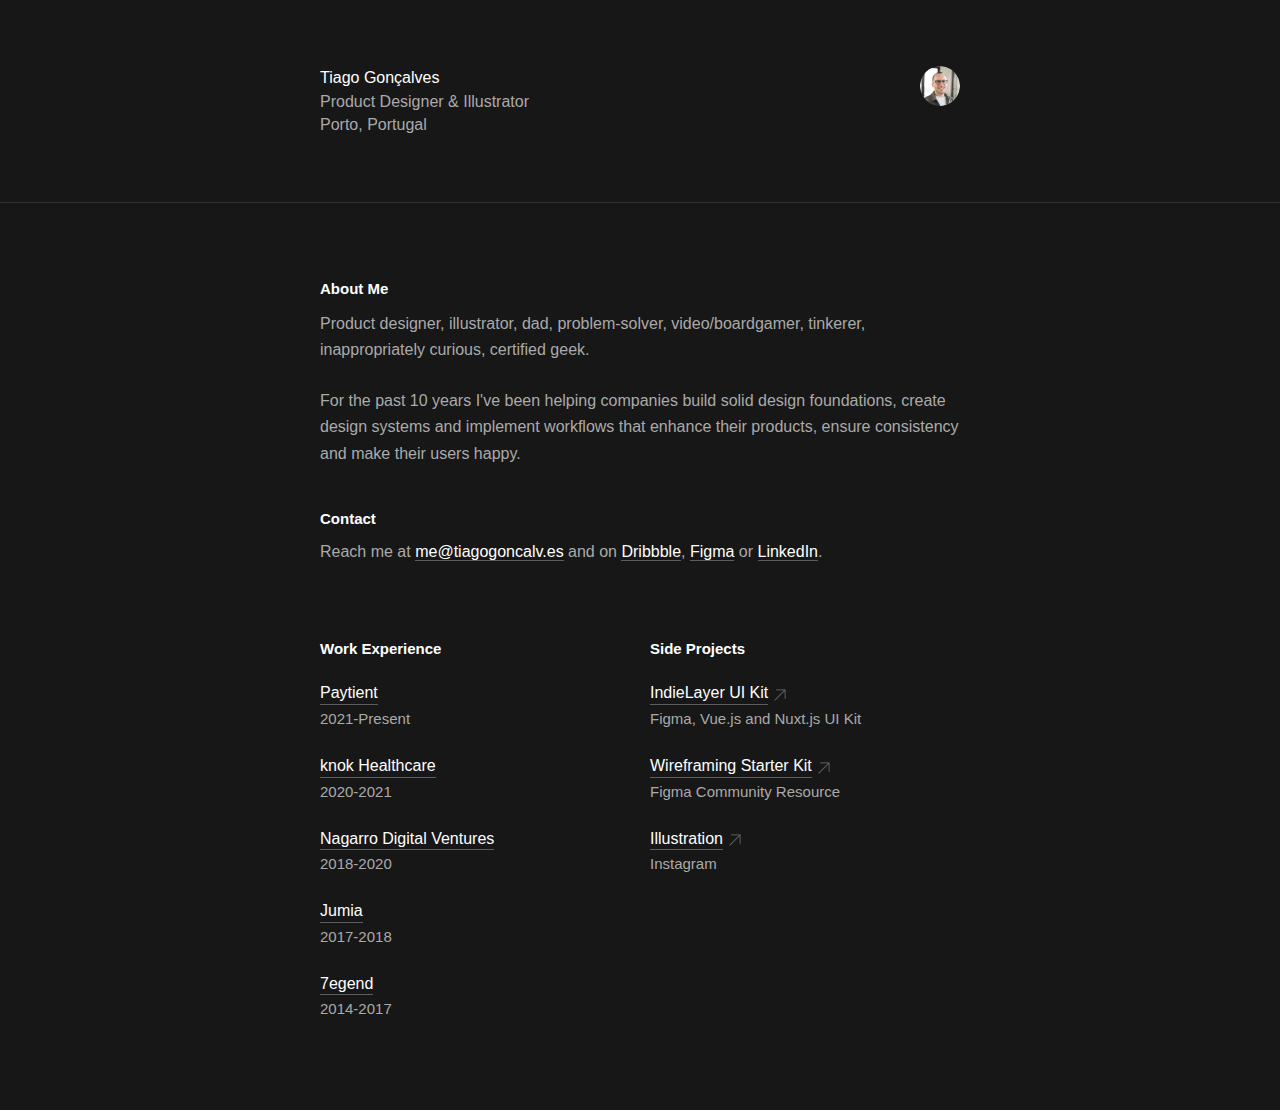
==== commit 8d1d1115: "Update index.htm" ====
--- a/index.htm
+++ b/index.htm
@@ -1,8 +1,8 @@
 <!DOCTYPE html>
 <!-- This site was created in Webflow. https://www.webflow.com -->
-<!-- Last Published: Sat Mar 11 2023 15:15:58 GMT+0000 (Coordinated Universal Time) -->
+<!-- Last Published: Sat Mar 11 2023 15:38:59 GMT+0000 (Coordinated Universal Time) -->
 <html data-wf-domain="tiagogoncalv-es.webflow.io" data-wf-page="6408bd60045731fa476555f4" data-wf-site="6408bd60045731c9a76555f3" class=" w-mod-js"><head>
-<meta http-equiv="content-type" content="text/html; charset=UTF-8"><style>.wf-force-outline-none[tabindex="-1"]:focus{outline:none;}</style><meta charset="utf-8"><title>tiagogoncalv.es</title><meta content="Tiago Gonçalves" property="og:title"><meta content="Personal website of Tiago Gonçalves, product designer &amp; illustrator based in Porto, Portugal." property="og:description"><meta content="https://i.imgur.com/oVdwLxE.png" property="og:image"><meta content="Tiago Gonçalves" property="twitter:title"><meta content="Personal website of Tiago Gonçalves, product designer &amp; illustrator based in Porto, Portugal." property="twitter:description"><meta content="https://i.imgur.com/oVdwLxE.png" property="twitter:image"><meta property="og:type" content="website"><meta content="summary_large_image" name="twitter:card"><meta content="width=device-width, initial-scale=1" name="viewport"><meta content="Webflow" name="generator"><link href="tiagogoncalv.es_files/tiagogoncalv-es.webflow.997bb1e21.css" rel="stylesheet" type="text/css"><!--[if lt IE 9]><script src="https://cdnjs.cloudflare.com/ajax/libs/html5shiv/3.7.3/html5shiv.min.js" type="text/javascript"></script><![endif]--><script type="text/javascript">!function(o,c){var n=c.documentElement,t=" w-mod-";n.className+=t+"js",("ontouchstart"in o||o.DocumentTouch&&c instanceof DocumentTouch)&&(n.className+=t+"touch")}(window,document);</script><link href="https://uploads-ssl.webflow.com/6408bd60045731c9a76555f3/640b2142c9b15f421c5b35f6_Frame%2016.png" rel="shortcut icon" type="image/x-icon"><link href="https://uploads-ssl.webflow.com/6408bd60045731c9a76555f3/640b214387a187db947c4661_Frame%2017.png" rel="apple-touch-icon"><style>[id*='google_ads_iframe'],[id*='taboola-'],.taboolaHeight,.taboola-placeholder,#credential_picker_container,#credential_picker_iframe,.google-one-tap-modal-div{display:none!important;min-height:0!important;height:0!important;}</style></head><body class="body"><section class="hero-without-image wf-section"><div class="container-2 w-container"><div class="container-work"><h3 class="heading">Tiago Gonçalves</h3><p class="margin-bottom-24px">Product Designer &amp; Illustrator<br>Porto, Portugal</p></div><img src="tiagogoncalv.es_files/6409c37a142ec4f7c9a3de27_Frame%201.png" loading="lazy" alt="" class="image" width="40"></div></section><section class="features-list wf-section"><div class="container-work"><div class="features-wrapper-two"><h4 class="heading-2">About Me</h4><p class="features-paragraph">Product designer, illustrator, dad, problem-solver, video/boardgamer, tinkerer, inappropriately curious, certified geek.</p><p class="features-paragraph">For
- the past 10 years I've been helping companies in building solid design 
-foundations, creating design systems and implementing workflows that 
-enhance their product, ensure consistency, and make their users happy.</p></div><div class="features-wrapper-two"><h5 class="heading-2">Contact</h5><p class="features-paragraph">Reach me at <a href="mailto:me@tiagogoncalv.es" class="link-alt">me@tiagogoncalv.es</a> and on <a href="https://dribbble.com/tiagovianagoncalves" class="link-alt">Dribbble</a>, <a href="https://www.figma.com/@tiagogoncalves" class="link-alt">Figma</a> or <a href="https://www.linkedin.com/in/tiagovianagoncalves/" class="link-alt">LinkedIn</a>.</p></div><div class="columns-2 w-row"><div class="column w-col w-col-6"><h5 class="heading-2-copy">Work&nbsp;Experience</h5><div class="container-4 w-container"><div class="div-block div-block-2 div-block-3 div-block-4 div-block-5 div-block-6 div-block-7 div-block-8 div-block-9 div-block-10 div-block-11 div-block-12 div-block-13 div-block-14"><p class="features-paragraph work-entry"><a href="https://www.paytient.com/" class="link work">Paytient</a></p></div><p class="features-paragraph-copy">2021-Present</p></div><div class="container-4 w-container"><div class="div-block div-block-2 div-block-3 div-block-4 div-block-5 div-block-6 div-block-7 div-block-8 div-block-9 div-block-10 div-block-11 div-block-12 div-block-13 div-block-14"><p class="features-paragraph work-entry"><a href="https://knokcare.com/" class="link work">knok Healthcare</a></p></div><p class="features-paragraph-copy">2020-2021</p></div><div class="container-4 w-container"><div class="div-block div-block-2 div-block-3 div-block-4 div-block-5 div-block-6 div-block-7 div-block-8 div-block-9 div-block-10 div-block-11 div-block-12 div-block-13 div-block-14"><p class="features-paragraph work-entry"><a href="https://www.nagarro.com/en/services/digital-ventures" class="link work">Nagarro Digital Ventures</a></p></div><p class="features-paragraph-copy">2018-2020</p></div><div class="container-4 w-container"><div class="div-block div-block-2 div-block-3 div-block-4 div-block-5 div-block-6 div-block-7 div-block-8 div-block-9 div-block-10 div-block-11 div-block-12 div-block-13 div-block-14"><p class="features-paragraph work-entry"><a href="https://group.jumia.com/" class="link work">Jumia</a></p></div><p class="features-paragraph-copy">2017-2018</p></div><div class="container-4 w-container"><div class="div-block div-block-2 div-block-3 div-block-4 div-block-5 div-block-6 div-block-7 div-block-8 div-block-9 div-block-10 div-block-11 div-block-12 div-block-13 div-block-14"><p class="features-paragraph work-entry"><a href="https://www.7egend.cr/" class="link work">7egend</a></p></div><p class="features-paragraph-copy">2014-2017</p></div></div><div class="column-2 w-col w-col-6"><h5 class="heading-2-copy">Side Projects</h5><div class="container-4 w-container"><div class="div-block div-block-2 div-block-3 div-block-4 div-block-5 div-block-6 div-block-7 div-block-8 div-block-9 div-block-10 div-block-11 div-block-12 div-block-13 div-block-14"><p class="features-paragraph work-entry"><a href="https://indielayer.com/" class="link work">IndieLayer UI Kit</a></p><img src="tiagogoncalv.es_files/6409c866adf71d3d2545515b_Interface%2520Arrows%2520Corner%2520Up%2520.png" loading="lazy" alt="" class="image-2"></div><p class="features-paragraph-copy">Figma, Vue.js and Nuxt.js UI Kit</p></div><div class="container-4 w-container"><div class="div-block div-block-2 div-block-3 div-block-4 div-block-5 div-block-6 div-block-7 div-block-8 div-block-9 div-block-10 div-block-11 div-block-12 div-block-13 div-block-14"><p class="features-paragraph work-entry"><a href="https://www.figma.com/community/file/1088059168988686975" class="link work">Figma Wireframing Kit</a></p><img src="tiagogoncalv.es_files/6409c866adf71d3d2545515b_Interface%2520Arrows%2520Corner%2520Up%2520.png" loading="lazy" alt="" class="image-2"></div><p class="features-paragraph-copy">Figma Community Resource</p></div><div class="container-4 w-container"><div class="div-block div-block-2 div-block-3 div-block-4 div-block-5 div-block-6 div-block-7 div-block-8 div-block-9 div-block-10 div-block-11 div-block-12 div-block-13 div-block-14"><p class="features-paragraph work-entry"><a href="https://www.instagram.com/tiagovianagoncalves/" class="link work">Illustration</a></p><img src="tiagogoncalv.es_files/6409c866adf71d3d2545515b_Interface%2520Arrows%2520Corner%2520Up%2520.png" loading="lazy" alt="" class="image-2"></div><p class="features-paragraph-copy">Instagram</p></div></div></div></div></section><script src="tiagogoncalv.es_files/jquery-3.5.1.min.dc5e7f18c8.js" type="text/javascript" integrity="sha256-9/aliU8dGd2tb6OSsuzixeV4y/faTqgFtohetphbbj0=" crossorigin="anonymous"></script><script src="tiagogoncalv.es_files/webflow.1d1c1406a.js" type="text/javascript"></script><!--[if lte IE 9]><script src="//cdnjs.cloudflare.com/ajax/libs/placeholders/3.0.2/placeholders.min.js"></script><![endif]--></body></html>+<meta http-equiv="content-type" content="text/html; charset=UTF-8"><style>.wf-force-outline-none[tabindex="-1"]:focus{outline:none;}</style><meta charset="utf-8"><title>tiagogoncalv.es</title><meta content="Tiago Gonçalves" property="og:title"><meta content="Personal website of Tiago Gonçalves, product designer &amp; illustrator based in Porto, Portugal." property="og:description"><meta content="Tiago Gonçalves" property="twitter:title"><meta content="Personal website of Tiago Gonçalves, product designer &amp; illustrator based in Porto, Portugal." property="twitter:description"><meta property="og:type" content="website"><meta content="summary_large_image" name="twitter:card"><meta content="width=device-width, initial-scale=1" name="viewport"><meta content="Webflow" name="generator"><link href="tiagogoncalv.es_files/tiagogoncalv-es.webflow.6104da16d.css" rel="stylesheet" type="text/css"><!--[if lt IE 9]><script src="https://cdnjs.cloudflare.com/ajax/libs/html5shiv/3.7.3/html5shiv.min.js" type="text/javascript"></script><![endif]--><script type="text/javascript">!function(o,c){var n=c.documentElement,t=" w-mod-";n.className+=t+"js",("ontouchstart"in o||o.DocumentTouch&&c instanceof DocumentTouch)&&(n.className+=t+"touch")}(window,document);</script><link href="https://uploads-ssl.webflow.com/6408bd60045731c9a76555f3/640b2142c9b15f421c5b35f6_Frame%2016.png" rel="shortcut icon" type="image/x-icon"><link href="https://uploads-ssl.webflow.com/6408bd60045731c9a76555f3/640b214387a187db947c4661_Frame%2017.png" rel="apple-touch-icon"><style>[id*='google_ads_iframe'],[id*='taboola-'],.taboolaHeight,.taboola-placeholder,#credential_picker_container,#credential_picker_iframe,.google-one-tap-modal-div{display:none!important;min-height:0!important;height:0!important;}</style></head><body class="body"><section class="hero-without-image wf-section"><div class="container-2 w-container"><div class="container-work"><h3 class="heading">Tiago Gonçalves</h3><p class="margin-bottom-24px">Product Designer &amp; Illustrator<br>Porto, Portugal</p></div><img src="tiagogoncalv.es_files/6409c37a142ec4f7c9a3de27_Frame%201.png" loading="lazy" alt="" class="image" width="40"></div></section><section class="features-list wf-section"><div class="container-work"><div class="features-wrapper-two"><h4 class="heading-2">About Me</h4><p class="features-paragraph">Product designer, illustrator, dad, problem-solver, video/boardgamer, tinkerer, inappropriately curious, certified geek.</p><p class="features-paragraph">For
+ the past 10 years I've been helping companies build solid design 
+foundations, create design systems and implement workflows that 
+enhance their products, ensure consistency and make their users happy.</p></div><div class="features-wrapper-two"><h5 class="heading-2">Contact</h5><p class="features-paragraph">Reach me at <a href="mailto:me@tiagogoncalv.es" class="link-alt">me@tiagogoncalv.es</a> and on <a href="https://dribbble.com/tiagovianagoncalves" class="link-alt">Dribbble</a>, <a href="https://www.figma.com/@tiagogoncalves" class="link-alt">Figma</a> or <a href="https://www.linkedin.com/in/tiagovianagoncalves/" class="link-alt">LinkedIn</a>.</p></div><div class="columns-2 w-row"><div class="column w-col w-col-6"><h5 class="heading-2-copy">Work&nbsp;Experience</h5><div class="container-4 w-container"><div class="div-block div-block-2 div-block-3 div-block-4 div-block-5 div-block-6 div-block-7 div-block-8 div-block-9 div-block-10 div-block-11 div-block-12 div-block-13 div-block-14"><p class="features-paragraph work-entry"><a href="https://www.paytient.com/" class="link work">Paytient</a></p></div><p class="features-paragraph-copy">2021-Present</p></div><div class="container-4 w-container"><div class="div-block div-block-2 div-block-3 div-block-4 div-block-5 div-block-6 div-block-7 div-block-8 div-block-9 div-block-10 div-block-11 div-block-12 div-block-13 div-block-14"><p class="features-paragraph work-entry"><a href="https://knokcare.com/" class="link work">knok Healthcare</a></p></div><p class="features-paragraph-copy">2020-2021</p></div><div class="container-4 w-container"><div class="div-block div-block-2 div-block-3 div-block-4 div-block-5 div-block-6 div-block-7 div-block-8 div-block-9 div-block-10 div-block-11 div-block-12 div-block-13 div-block-14"><p class="features-paragraph work-entry"><a href="https://www.nagarro.com/en/services/digital-ventures" class="link work">Nagarro Digital Ventures</a></p></div><p class="features-paragraph-copy">2018-2020</p></div><div class="container-4 w-container"><div class="div-block div-block-2 div-block-3 div-block-4 div-block-5 div-block-6 div-block-7 div-block-8 div-block-9 div-block-10 div-block-11 div-block-12 div-block-13 div-block-14"><p class="features-paragraph work-entry"><a href="https://group.jumia.com/" class="link work">Jumia</a></p></div><p class="features-paragraph-copy">2017-2018</p></div><div class="container-4 w-container"><div class="div-block div-block-2 div-block-3 div-block-4 div-block-5 div-block-6 div-block-7 div-block-8 div-block-9 div-block-10 div-block-11 div-block-12 div-block-13 div-block-14"><p class="features-paragraph work-entry"><a href="https://www.7egend.cr/" class="link work">7egend</a></p></div><p class="features-paragraph-copy">2014-2017</p></div></div><div class="column-2 w-col w-col-6"><h5 class="heading-2-copy">Side Projects</h5><div class="container-4 w-container"><div class="div-block div-block-2 div-block-3 div-block-4 div-block-5 div-block-6 div-block-7 div-block-8 div-block-9 div-block-10 div-block-11 div-block-12 div-block-13 div-block-14"><p class="features-paragraph work-entry"><a href="https://indielayer.com/" class="link work">IndieLayer UI Kit</a></p><img src="tiagogoncalv.es_files/6409c866adf71d3d2545515b_Interface%2520Arrows%2520Corner%2520Up%2520.png" loading="lazy" alt="" class="image-2"></div><p class="features-paragraph-copy">Figma, Vue.js and Nuxt.js UI Kit</p></div><div class="container-4 w-container"><div class="div-block div-block-2 div-block-3 div-block-4 div-block-5 div-block-6 div-block-7 div-block-8 div-block-9 div-block-10 div-block-11 div-block-12 div-block-13 div-block-14"><p class="features-paragraph work-entry"><a href="https://www.figma.com/community/file/1088059168988686975" class="link work">Wireframing Starter Kit</a></p><img src="tiagogoncalv.es_files/6409c866adf71d3d2545515b_Interface%2520Arrows%2520Corner%2520Up%2520.png" loading="lazy" alt="" class="image-2"></div><p class="features-paragraph-copy">Figma Community Resource</p></div><div class="container-4 w-container"><div class="div-block div-block-2 div-block-3 div-block-4 div-block-5 div-block-6 div-block-7 div-block-8 div-block-9 div-block-10 div-block-11 div-block-12 div-block-13 div-block-14"><p class="features-paragraph work-entry"><a href="https://www.instagram.com/tiagovianagoncalves/" class="link work">Illustration</a></p><img src="tiagogoncalv.es_files/6409c866adf71d3d2545515b_Interface%2520Arrows%2520Corner%2520Up%2520.png" loading="lazy" alt="" class="image-2"></div><p class="features-paragraph-copy">Instagram</p></div></div></div></div></section><script src="tiagogoncalv.es_files/jquery-3.5.1.min.dc5e7f18c8.js" type="text/javascript" integrity="sha256-9/aliU8dGd2tb6OSsuzixeV4y/faTqgFtohetphbbj0=" crossorigin="anonymous"></script><script src="tiagogoncalv.es_files/webflow.1d1c1406a.js" type="text/javascript"></script><!--[if lte IE 9]><script src="//cdnjs.cloudflare.com/ajax/libs/placeholders/3.0.2/placeholders.min.js"></script><![endif]--></body></html>
--- a/tiagogoncalv.es_files/tiagogoncalv-es.webflow.6104da16d.css
+++ b/tiagogoncalv.es_files/tiagogoncalv-es.webflow.6104da16d.css
@@ -0,0 +1,475 @@
+/* Generated on: Sat Mar 11 2023 15:38:59 GMT+0000 (Coordinated Universal Time) */
+/* ==========================================================================
+   normalize.css v3.0.3 | MIT License | github.com/necolas/normalize.css 
+   ========================================================================== */
+/*! normalize.css v3.0.3 | MIT License | github.com/necolas/normalize.css */html{font-family:sans-serif;-ms-text-size-adjust:100%;-webkit-text-size-adjust:100%}body{margin:0}article,aside,details,figcaption,figure,footer,header,hgroup,main,menu,nav,section,summary{display:block}audio,canvas,progress,video{display:inline-block;vertical-align:baseline}audio:not([controls]){display:none;height:0}[hidden],template{display:none}a{background-color:transparent}a:active,a:hover{outline:0}abbr[title]{border-bottom:1px dotted}b,strong{font-weight:bold}dfn{font-style:italic}h1{font-size:2em;margin:.67em 0}mark{background:#ff0;color:#000}small{font-size:80%}sub,sup{font-size:75%;line-height:0;position:relative;vertical-align:baseline}sup{top:-0.5em}sub{bottom:-0.25em}img{border:0}svg:not(:root){overflow:hidden}figure{margin:1em 40px}hr{box-sizing:content-box;height:0}pre{overflow:auto}code,kbd,pre,samp{font-family:monospace, monospace;font-size:1em}button,input,optgroup,select,textarea{color:inherit;font:inherit;margin:0}button{overflow:visible}button,select{text-transform:none}button,html input[type="button"],input[type="reset"]{-webkit-appearance:button;cursor:pointer}button[disabled],html input[disabled]{cursor:default}button::-moz-focus-inner,input::-moz-focus-inner{border:0;padding:0}input{line-height:normal}input[type='checkbox'],input[type='radio']{box-sizing:border-box;padding:0}input[type='number']::-webkit-inner-spin-button,input[type='number']::-webkit-outer-spin-button{height:auto}input[type='search']{-webkit-appearance:none}input[type='search']::-webkit-search-cancel-button,input[type='search']::-webkit-search-decoration{-webkit-appearance:none}fieldset{border:1px solid #c0c0c0;margin:0 2px;padding:.35em .625em .75em}legend{border:0;padding:0}textarea{overflow:auto}optgroup{font-weight:bold}table{border-collapse:collapse;border-spacing:0}td,th{padding:0}
+
+/* ==========================================================================
+   Start of base Webflow CSS - If you're looking for some ultra-clean CSS, skip the boilerplate and see the unminified code below.
+   ========================================================================== */
+@font-face{font-family:'webflow-icons';src:url("[data-uri]") format('truetype');font-weight:normal;font-style:normal}[class^="w-icon-"],[class*=" w-icon-"]{font-family:'webflow-icons' !important;speak:none;font-style:normal;font-weight:normal;font-variant:normal;text-transform:none;line-height:1;-webkit-font-smoothing:antialiased;-moz-osx-font-smoothing:grayscale}.w-icon-slider-right:before{content:"\e600"}.w-icon-slider-left:before{content:"\e601"}.w-icon-nav-menu:before{content:"\e602"}.w-icon-arrow-down:before,.w-icon-dropdown-toggle:before{content:"\e603"}.w-icon-file-upload-remove:before{content:"\e900"}.w-icon-file-upload-icon:before{content:"\e903"}*{-webkit-box-sizing:border-box;-moz-box-sizing:border-box;box-sizing:border-box}html{height:100%}body{margin:0;min-height:100%;background-color:#fff;font-family:Arial,sans-serif;font-size:14px;line-height:20px;color:#333}img{max-width:100%;vertical-align:middle;display:inline-block}html.w-mod-touch *{background-attachment:scroll !important}.w-block{display:block}.w-inline-block{max-width:100%;display:inline-block}.w-clearfix:before,.w-clearfix:after{content:" ";display:table;grid-column-start:1;grid-row-start:1;grid-column-end:2;grid-row-end:2}.w-clearfix:after{clear:both}.w-hidden{display:none}.w-button{display:inline-block;padding:9px 15px;background-color:#3898EC;color:white;border:0;line-height:inherit;text-decoration:none;cursor:pointer;border-radius:0}input.w-button{-webkit-appearance:button}html[data-w-dynpage] [data-w-cloak]{color:transparent !important}.w-webflow-badge,.w-webflow-badge *{position:static;left:auto;top:auto;right:auto;bottom:auto;z-index:auto;display:block;visibility:visible;overflow:visible;overflow-x:visible;overflow-y:visible;box-sizing:border-box;width:auto;height:auto;max-height:none;max-width:none;min-height:0;min-width:0;margin:0;padding:0;float:none;clear:none;border:0 none transparent;border-radius:0;background:none;background-image:none;background-position:0% 0%;background-size:auto auto;background-repeat:repeat;background-origin:padding-box;background-clip:border-box;background-attachment:scroll;background-color:transparent;box-shadow:none;opacity:1;transform:none;transition:none;direction:ltr;font-family:inherit;font-weight:inherit;color:inherit;font-size:inherit;line-height:inherit;font-style:inherit;font-variant:inherit;text-align:inherit;letter-spacing:inherit;text-decoration:inherit;text-indent:0;text-transform:inherit;list-style-type:disc;text-shadow:none;font-smoothing:auto;vertical-align:baseline;cursor:inherit;white-space:inherit;word-break:normal;word-spacing:normal;word-wrap:normal}.w-webflow-badge{position:fixed !important;display:inline-block !important;visibility:visible !important;z-index:2147483647 !important;top:auto !important;right:12px !important;bottom:12px !important;left:auto !important;color:#AAADB0 !important;background-color:#fff !important;border-radius:3px !important;padding:6px 8px 6px 6px !important;font-size:12px !important;opacity:1 !important;line-height:14px !important;text-decoration:none !important;transform:none !important;margin:0 !important;width:auto !important;height:auto !important;overflow:visible !important;white-space:nowrap;box-shadow:0 0 0 1px rgba(0,0,0,0.1),0 1px 3px rgba(0,0,0,0.1);cursor:pointer}.w-webflow-badge>img{display:inline-block !important;visibility:visible !important;opacity:1 !important;vertical-align:middle !important}h1,h2,h3,h4,h5,h6{font-weight:bold;margin-bottom:10px}h1{font-size:38px;line-height:44px;margin-top:20px}h2{font-size:32px;line-height:36px;margin-top:20px}h3{font-size:24px;line-height:30px;margin-top:20px}h4{font-size:18px;line-height:24px;margin-top:10px}h5{font-size:14px;line-height:20px;margin-top:10px}h6{font-size:12px;line-height:18px;margin-top:10px}p{margin-top:0;margin-bottom:10px}blockquote{margin:0 0 10px 0;padding:10px 20px;border-left:5px solid #E2E2E2;font-size:18px;line-height:22px}figure{margin:0;margin-bottom:10px}figcaption{margin-top:5px;text-align:center}ul,ol{margin-top:0px;margin-bottom:10px;padding-left:40px}.w-list-unstyled{padding-left:0;list-style:none}.w-embed:before,.w-embed:after{content:" ";display:table;grid-column-start:1;grid-row-start:1;grid-column-end:2;grid-row-end:2}.w-embed:after{clear:both}.w-video{width:100%;position:relative;padding:0}.w-video iframe,.w-video object,.w-video embed{position:absolute;top:0;left:0;width:100%;height:100%;border:none}fieldset{padding:0;margin:0;border:0}button,[type='button'],[type='reset']{border:0;cursor:pointer;-webkit-appearance:button}.w-form{margin:0 0 15px}.w-form-done{display:none;padding:20px;text-align:center;background-color:#dddddd}.w-form-fail{display:none;margin-top:10px;padding:10px;background-color:#ffdede}label{display:block;margin-bottom:5px;font-weight:bold}.w-input,.w-select{display:block;width:100%;height:38px;padding:8px 12px;margin-bottom:10px;font-size:14px;line-height:1.42857143;color:#333333;vertical-align:middle;background-color:#ffffff;border:1px solid #cccccc}.w-input:-moz-placeholder,.w-select:-moz-placeholder{color:#999}.w-input::-moz-placeholder,.w-select::-moz-placeholder{color:#999;opacity:1}.w-input:-ms-input-placeholder,.w-select:-ms-input-placeholder{color:#999}.w-input::-webkit-input-placeholder,.w-select::-webkit-input-placeholder{color:#999}.w-input:focus,.w-select:focus{border-color:#3898EC;outline:0}.w-input[disabled],.w-select[disabled],.w-input[readonly],.w-select[readonly],fieldset[disabled] .w-input,fieldset[disabled] .w-select{cursor:not-allowed}.w-input[disabled]:not(.w-input-disabled),.w-select[disabled]:not(.w-input-disabled),.w-input[readonly],.w-select[readonly],fieldset[disabled]:not(.w-input-disabled) .w-input,fieldset[disabled]:not(.w-input-disabled) .w-select{background-color:#eeeeee}textarea.w-input,textarea.w-select{height:auto}.w-select{background-color:#f3f3f3}.w-select[multiple]{height:auto}.w-form-label{display:inline-block;cursor:pointer;font-weight:normal;margin-bottom:0px}.w-radio{display:block;margin-bottom:5px;padding-left:20px}.w-radio:before,.w-radio:after{content:" ";display:table;grid-column-start:1;grid-row-start:1;grid-column-end:2;grid-row-end:2}.w-radio:after{clear:both}.w-radio-input{margin:4px 0 0;margin-top:1px \9;line-height:normal;float:left;margin-left:-20px}.w-radio-input{margin-top:3px}.w-file-upload{display:block;margin-bottom:10px}.w-file-upload-input{width:.1px;height:.1px;opacity:0;overflow:hidden;position:absolute;z-index:-100}.w-file-upload-default,.w-file-upload-uploading,.w-file-upload-success{display:inline-block;color:#333333}.w-file-upload-error{display:block;margin-top:10px}.w-file-upload-default.w-hidden,.w-file-upload-uploading.w-hidden,.w-file-upload-error.w-hidden,.w-file-upload-success.w-hidden{display:none}.w-file-upload-uploading-btn{display:flex;font-size:14px;font-weight:normal;cursor:pointer;margin:0;padding:8px 12px;border:1px solid #cccccc;background-color:#fafafa}.w-file-upload-file{display:flex;flex-grow:1;justify-content:space-between;margin:0;padding:8px 9px 8px 11px;border:1px solid #cccccc;background-color:#fafafa}.w-file-upload-file-name{font-size:14px;font-weight:normal;display:block}.w-file-remove-link{margin-top:3px;margin-left:10px;width:auto;height:auto;padding:3px;display:block;cursor:pointer}.w-icon-file-upload-remove{margin:auto;font-size:10px}.w-file-upload-error-msg{display:inline-block;color:#ea384c;padding:2px 0}.w-file-upload-info{display:inline-block;line-height:38px;padding:0 12px}.w-file-upload-label{display:inline-block;font-size:14px;font-weight:normal;cursor:pointer;margin:0;padding:8px 12px;border:1px solid #cccccc;background-color:#fafafa}.w-icon-file-upload-icon,.w-icon-file-upload-uploading{display:inline-block;margin-right:8px;width:20px}.w-icon-file-upload-uploading{height:20px}.w-container{margin-left:auto;margin-right:auto;max-width:940px}.w-container:before,.w-container:after{content:" ";display:table;grid-column-start:1;grid-row-start:1;grid-column-end:2;grid-row-end:2}.w-container:after{clear:both}.w-container .w-row{margin-left:-10px;margin-right:-10px}.w-row:before,.w-row:after{content:" ";display:table;grid-column-start:1;grid-row-start:1;grid-column-end:2;grid-row-end:2}.w-row:after{clear:both}.w-row .w-row{margin-left:0;margin-right:0}.w-col{position:relative;float:left;width:100%;min-height:1px;padding-left:10px;padding-right:10px}.w-col .w-col{padding-left:0;padding-right:0}.w-col-1{width:8.33333333%}.w-col-2{width:16.66666667%}.w-col-3{width:25%}.w-col-4{width:33.33333333%}.w-col-5{width:41.66666667%}.w-col-6{width:50%}.w-col-7{width:58.33333333%}.w-col-8{width:66.66666667%}.w-col-9{width:75%}.w-col-10{width:83.33333333%}.w-col-11{width:91.66666667%}.w-col-12{width:100%}.w-hidden-main{display:none !important}@media screen and (max-width:991px){.w-container{max-width:728px}.w-hidden-main{display:inherit !important}.w-hidden-medium{display:none !important}.w-col-medium-1{width:8.33333333%}.w-col-medium-2{width:16.66666667%}.w-col-medium-3{width:25%}.w-col-medium-4{width:33.33333333%}.w-col-medium-5{width:41.66666667%}.w-col-medium-6{width:50%}.w-col-medium-7{width:58.33333333%}.w-col-medium-8{width:66.66666667%}.w-col-medium-9{width:75%}.w-col-medium-10{width:83.33333333%}.w-col-medium-11{width:91.66666667%}.w-col-medium-12{width:100%}.w-col-stack{width:100%;left:auto;right:auto}}@media screen and (max-width:767px){.w-hidden-main{display:inherit !important}.w-hidden-medium{display:inherit !important}.w-hidden-small{display:none !important}.w-row,.w-container .w-row{margin-left:0;margin-right:0}.w-col{width:100%;left:auto;right:auto}.w-col-small-1{width:8.33333333%}.w-col-small-2{width:16.66666667%}.w-col-small-3{width:25%}.w-col-small-4{width:33.33333333%}.w-col-small-5{width:41.66666667%}.w-col-small-6{width:50%}.w-col-small-7{width:58.33333333%}.w-col-small-8{width:66.66666667%}.w-col-small-9{width:75%}.w-col-small-10{width:83.33333333%}.w-col-small-11{width:91.66666667%}.w-col-small-12{width:100%}}@media screen and (max-width:479px){.w-container{max-width:none}.w-hidden-main{display:inherit !important}.w-hidden-medium{display:inherit !important}.w-hidden-small{display:inherit !important}.w-hidden-tiny{display:none !important}.w-col{width:100%}.w-col-tiny-1{width:8.33333333%}.w-col-tiny-2{width:16.66666667%}.w-col-tiny-3{width:25%}.w-col-tiny-4{width:33.33333333%}.w-col-tiny-5{width:41.66666667%}.w-col-tiny-6{width:50%}.w-col-tiny-7{width:58.33333333%}.w-col-tiny-8{width:66.66666667%}.w-col-tiny-9{width:75%}.w-col-tiny-10{width:83.33333333%}.w-col-tiny-11{width:91.66666667%}.w-col-tiny-12{width:100%}}.w-widget{position:relative}.w-widget-map{width:100%;height:400px}.w-widget-map label{width:auto;display:inline}.w-widget-map img{max-width:inherit}.w-widget-map .gm-style-iw{text-align:center}.w-widget-map .gm-style-iw>button{display:none !important}.w-widget-twitter{overflow:hidden}.w-widget-twitter-count-shim{display:inline-block;vertical-align:top;position:relative;width:28px;height:20px;text-align:center;background:white;border:#758696 solid 1px;border-radius:3px}.w-widget-twitter-count-shim *{pointer-events:none;-webkit-user-select:none;-moz-user-select:none;-ms-user-select:none;user-select:none}.w-widget-twitter-count-shim .w-widget-twitter-count-inner{position:relative;font-size:15px;line-height:12px;text-align:center;color:#999;font-family:serif}.w-widget-twitter-count-shim .w-widget-twitter-count-clear{position:relative;display:block}.w-widget-twitter-count-shim.w--large{width:36px;height:28px}.w-widget-twitter-count-shim.w--large .w-widget-twitter-count-inner{font-size:18px;line-height:18px}.w-widget-twitter-count-shim:not(.w--vertical){margin-left:5px;margin-right:8px}.w-widget-twitter-count-shim:not(.w--vertical).w--large{margin-left:6px}.w-widget-twitter-count-shim:not(.w--vertical):before,.w-widget-twitter-count-shim:not(.w--vertical):after{top:50%;left:0;border:solid transparent;content:' ';height:0;width:0;position:absolute;pointer-events:none}.w-widget-twitter-count-shim:not(.w--vertical):before{border-color:rgba(117,134,150,0);border-right-color:#5d6c7b;border-width:4px;margin-left:-9px;margin-top:-4px}.w-widget-twitter-count-shim:not(.w--vertical).w--large:before{border-width:5px;margin-left:-10px;margin-top:-5px}.w-widget-twitter-count-shim:not(.w--vertical):after{border-color:rgba(255,255,255,0);border-right-color:white;border-width:4px;margin-left:-8px;margin-top:-4px}.w-widget-twitter-count-shim:not(.w--vertical).w--large:after{border-width:5px;margin-left:-9px;margin-top:-5px}.w-widget-twitter-count-shim.w--vertical{width:61px;height:33px;margin-bottom:8px}.w-widget-twitter-count-shim.w--vertical:before,.w-widget-twitter-count-shim.w--vertical:after{top:100%;left:50%;border:solid transparent;content:' ';height:0;width:0;position:absolute;pointer-events:none}.w-widget-twitter-count-shim.w--vertical:before{border-color:rgba(117,134,150,0);border-top-color:#5d6c7b;border-width:5px;margin-left:-5px}.w-widget-twitter-count-shim.w--vertical:after{border-color:rgba(255,255,255,0);border-top-color:white;border-width:4px;margin-left:-4px}.w-widget-twitter-count-shim.w--vertical .w-widget-twitter-count-inner{font-size:18px;line-height:22px}.w-widget-twitter-count-shim.w--vertical.w--large{width:76px}.w-background-video{position:relative;overflow:hidden;height:500px;color:white}.w-background-video>video{background-size:cover;background-position:50% 50%;position:absolute;margin:auto;width:100%;height:100%;right:-100%;bottom:-100%;top:-100%;left:-100%;object-fit:cover;z-index:-100}.w-background-video>video::-webkit-media-controls-start-playback-button{display:none !important;-webkit-appearance:none}.w-background-video--control{position:absolute;bottom:1em;right:1em;background-color:transparent;padding:0}.w-background-video--control>[hidden]{display:none !important}.w-slider{position:relative;height:300px;text-align:center;background:#dddddd;clear:both;-webkit-tap-highlight-color:rgba(0,0,0,0);tap-highlight-color:rgba(0,0,0,0)}.w-slider-mask{position:relative;display:block;overflow:hidden;z-index:1;left:0;right:0;height:100%;white-space:nowrap}.w-slide{position:relative;display:inline-block;vertical-align:top;width:100%;height:100%;white-space:normal;text-align:left}.w-slider-nav{position:absolute;z-index:2;top:auto;right:0;bottom:0;left:0;margin:auto;padding-top:10px;height:40px;text-align:center;-webkit-tap-highlight-color:rgba(0,0,0,0);tap-highlight-color:rgba(0,0,0,0)}.w-slider-nav.w-round>div{border-radius:100%}.w-slider-nav.w-num>div{width:auto;height:auto;padding:.2em .5em;font-size:inherit;line-height:inherit}.w-slider-nav.w-shadow>div{box-shadow:0 0 3px rgba(51,51,51,0.4)}.w-slider-nav-invert{color:#fff}.w-slider-nav-invert>div{background-color:rgba(34,34,34,0.4)}.w-slider-nav-invert>div.w-active{background-color:#222}.w-slider-dot{position:relative;display:inline-block;width:1em;height:1em;background-color:rgba(255,255,255,0.4);cursor:pointer;margin:0 3px .5em;transition:background-color 100ms,color 100ms}.w-slider-dot.w-active{background-color:#fff}.w-slider-dot:focus{outline:none;box-shadow:0 0 0 2px #fff}.w-slider-dot:focus.w-active{box-shadow:none}.w-slider-arrow-left,.w-slider-arrow-right{position:absolute;width:80px;top:0;right:0;bottom:0;left:0;margin:auto;cursor:pointer;overflow:hidden;color:white;font-size:40px;-webkit-tap-highlight-color:rgba(0,0,0,0);tap-highlight-color:rgba(0,0,0,0);-webkit-user-select:none;-moz-user-select:none;-ms-user-select:none;user-select:none}.w-slider-arrow-left [class^='w-icon-'],.w-slider-arrow-right [class^='w-icon-'],.w-slider-arrow-left [class*=' w-icon-'],.w-slider-arrow-right [class*=' w-icon-']{position:absolute}.w-slider-arrow-left:focus,.w-slider-arrow-right:focus{outline:0}.w-slider-arrow-left{z-index:3;right:auto}.w-slider-arrow-right{z-index:4;left:auto}.w-icon-slider-left,.w-icon-slider-right{top:0;right:0;bottom:0;left:0;margin:auto;width:1em;height:1em}.w-slider-aria-label{border:0;clip:rect(0 0 0 0);height:1px;margin:-1px;overflow:hidden;padding:0;position:absolute;width:1px}.w-slider-force-show{display:block !important}.w-dropdown{display:inline-block;position:relative;text-align:left;margin-left:auto;margin-right:auto;z-index:900}.w-dropdown-btn,.w-dropdown-toggle,.w-dropdown-link{position:relative;vertical-align:top;text-decoration:none;color:#222222;padding:20px;text-align:left;margin-left:auto;margin-right:auto;white-space:nowrap}.w-dropdown-toggle{-webkit-user-select:none;-moz-user-select:none;-ms-user-select:none;user-select:none;display:inline-block;cursor:pointer;padding-right:40px}.w-dropdown-toggle:focus{outline:0}.w-icon-dropdown-toggle{position:absolute;top:0;right:0;bottom:0;margin:auto;margin-right:20px;width:1em;height:1em}.w-dropdown-list{position:absolute;background:#dddddd;display:none;min-width:100%}.w-dropdown-list.w--open{display:block}.w-dropdown-link{padding:10px 20px;display:block;color:#222222}.w-dropdown-link.w--current{color:#0082f3}.w-dropdown-link:focus{outline:0}@media screen and (max-width:767px){.w-nav-brand{padding-left:10px}}.w-lightbox-backdrop{color:#000;cursor:auto;font-family:serif;font-size:medium;font-style:normal;font-variant:normal;font-weight:normal;letter-spacing:normal;line-height:normal;list-style:disc;text-align:start;text-indent:0;text-shadow:none;text-transform:none;visibility:visible;white-space:normal;word-break:normal;word-spacing:normal;word-wrap:normal;position:fixed;top:0;right:0;bottom:0;left:0;color:#fff;font-family:"Helvetica Neue",Helvetica,Ubuntu,"Segoe UI",Verdana,sans-serif;font-size:17px;line-height:1.2;font-weight:300;text-align:center;background:rgba(0,0,0,0.9);z-index:2000;outline:0;opacity:0;-webkit-user-select:none;-moz-user-select:none;-ms-user-select:none;-webkit-tap-highlight-color:transparent;-webkit-transform:translate(0, 0)}.w-lightbox-backdrop,.w-lightbox-container{height:100%;overflow:auto;-webkit-overflow-scrolling:touch}.w-lightbox-content{position:relative;height:100vh;overflow:hidden}.w-lightbox-view{position:absolute;width:100vw;height:100vh;opacity:0}.w-lightbox-view:before{content:"";height:100vh}.w-lightbox-group,.w-lightbox-group .w-lightbox-view,.w-lightbox-group .w-lightbox-view:before{height:86vh}.w-lightbox-frame,.w-lightbox-view:before{display:inline-block;vertical-align:middle}.w-lightbox-figure{position:relative;margin:0}.w-lightbox-group .w-lightbox-figure{cursor:pointer}.w-lightbox-img{width:auto;height:auto;max-width:none}.w-lightbox-image{display:block;float:none;max-width:100vw;max-height:100vh}.w-lightbox-group .w-lightbox-image{max-height:86vh}.w-lightbox-caption{position:absolute;right:0;bottom:0;left:0;padding:.5em 1em;background:rgba(0,0,0,0.4);text-align:left;text-overflow:ellipsis;white-space:nowrap;overflow:hidden}.w-lightbox-embed{position:absolute;top:0;right:0;bottom:0;left:0;width:100%;height:100%}.w-lightbox-control{position:absolute;top:0;width:4em;background-size:24px;background-repeat:no-repeat;background-position:center;cursor:pointer;-webkit-transition:all .3s;transition:all .3s}.w-lightbox-left{display:none;bottom:0;left:0;background-image:url("[data-uri]")}.w-lightbox-right{display:none;right:0;bottom:0;background-image:url("[data-uri]")}.w-lightbox-close{right:0;height:2.6em;background-image:url("[data-uri]");background-size:18px}.w-lightbox-strip{position:absolute;bottom:0;left:0;right:0;padding:0 1vh;line-height:0;white-space:nowrap;overflow-x:auto;overflow-y:hidden}.w-lightbox-item{display:inline-block;width:10vh;padding:2vh 1vh;box-sizing:content-box;cursor:pointer;-webkit-transform:translate3d(0, 0, 0)}.w-lightbox-active{opacity:.3}.w-lightbox-thumbnail{position:relative;height:10vh;background:#222;overflow:hidden}.w-lightbox-thumbnail-image{position:absolute;top:0;left:0}.w-lightbox-thumbnail .w-lightbox-tall{top:50%;width:100%;-webkit-transform:translate(0, -50%);-ms-transform:translate(0, -50%);transform:translate(0, -50%)}.w-lightbox-thumbnail .w-lightbox-wide{left:50%;height:100%;-webkit-transform:translate(-50%, 0);-ms-transform:translate(-50%, 0);transform:translate(-50%, 0)}.w-lightbox-spinner{position:absolute;top:50%;left:50%;box-sizing:border-box;width:40px;height:40px;margin-top:-20px;margin-left:-20px;border:5px solid rgba(0,0,0,0.4);border-radius:50%;-webkit-animation:spin .8s infinite linear;animation:spin .8s infinite linear}.w-lightbox-spinner:after{content:"";position:absolute;top:-4px;right:-4px;bottom:-4px;left:-4px;border:3px solid transparent;border-bottom-color:#fff;border-radius:50%}.w-lightbox-hide{display:none}.w-lightbox-noscroll{overflow:hidden}@media (min-width:768px){.w-lightbox-content{height:96vh;margin-top:2vh}.w-lightbox-view,.w-lightbox-view:before{height:96vh}.w-lightbox-group,.w-lightbox-group .w-lightbox-view,.w-lightbox-group .w-lightbox-view:before{height:84vh}.w-lightbox-image{max-width:96vw;max-height:96vh}.w-lightbox-group .w-lightbox-image{max-width:82.3vw;max-height:84vh}.w-lightbox-left,.w-lightbox-right{display:block;opacity:.5}.w-lightbox-close{opacity:.8}.w-lightbox-control:hover{opacity:1}}.w-lightbox-inactive,.w-lightbox-inactive:hover{opacity:0}.w-richtext:before,.w-richtext:after{content:" ";display:table;grid-column-start:1;grid-row-start:1;grid-column-end:2;grid-row-end:2}.w-richtext:after{clear:both}.w-richtext[contenteditable="true"]:before,.w-richtext[contenteditable="true"]:after{white-space:initial}.w-richtext ol,.w-richtext ul{overflow:hidden}.w-richtext .w-richtext-figure-selected.w-richtext-figure-type-video div:after,.w-richtext .w-richtext-figure-selected[data-rt-type="video"] div:after{outline:2px solid #2895f7}.w-richtext .w-richtext-figure-selected.w-richtext-figure-type-image div,.w-richtext .w-richtext-figure-selected[data-rt-type="image"] div{outline:2px solid #2895f7}.w-richtext figure.w-richtext-figure-type-video>div:after,.w-richtext figure[data-rt-type="video"]>div:after{content:'';position:absolute;display:none;left:0;top:0;right:0;bottom:0}.w-richtext figure{position:relative;max-width:60%}.w-richtext figure>div:before{cursor:default!important}.w-richtext figure img{width:100%}.w-richtext figure figcaption.w-richtext-figcaption-placeholder{opacity:.6}.w-richtext figure div{font-size:0px;color:transparent}.w-richtext figure.w-richtext-figure-type-image,.w-richtext figure[data-rt-type="image"]{display:table}.w-richtext figure.w-richtext-figure-type-image>div,.w-richtext figure[data-rt-type="image"]>div{display:inline-block}.w-richtext figure.w-richtext-figure-type-image>figcaption,.w-richtext figure[data-rt-type="image"]>figcaption{display:table-caption;caption-side:bottom}.w-richtext figure.w-richtext-figure-type-video,.w-richtext figure[data-rt-type="video"]{width:60%;height:0}.w-richtext figure.w-richtext-figure-type-video iframe,.w-richtext figure[data-rt-type="video"] iframe{position:absolute;top:0;left:0;width:100%;height:100%}.w-richtext figure.w-richtext-figure-type-video>div,.w-richtext figure[data-rt-type="video"]>div{width:100%}.w-richtext figure.w-richtext-align-center{margin-right:auto;margin-left:auto;clear:both}.w-richtext figure.w-richtext-align-center.w-richtext-figure-type-image>div,.w-richtext figure.w-richtext-align-center[data-rt-type="image"]>div{max-width:100%}.w-richtext figure.w-richtext-align-normal{clear:both}.w-richtext figure.w-richtext-align-fullwidth{width:100%;max-width:100%;text-align:center;clear:both;display:block;margin-right:auto;margin-left:auto}.w-richtext figure.w-richtext-align-fullwidth>div{display:inline-block;padding-bottom:inherit}.w-richtext figure.w-richtext-align-fullwidth>figcaption{display:block}.w-richtext figure.w-richtext-align-floatleft{float:left;margin-right:15px;clear:none}.w-richtext figure.w-richtext-align-floatright{float:right;margin-left:15px;clear:none}.w-nav{position:relative;background:#dddddd;z-index:1000}.w-nav:before,.w-nav:after{content:" ";display:table;grid-column-start:1;grid-row-start:1;grid-column-end:2;grid-row-end:2}.w-nav:after{clear:both}.w-nav-brand{position:relative;float:left;text-decoration:none;color:#333333}.w-nav-link{position:relative;display:inline-block;vertical-align:top;text-decoration:none;color:#222222;padding:20px;text-align:left;margin-left:auto;margin-right:auto}.w-nav-link.w--current{color:#0082f3}.w-nav-menu{position:relative;float:right}[data-nav-menu-open]{display:block !important;position:absolute;top:100%;left:0;right:0;background:#C8C8C8;text-align:center;overflow:visible;min-width:200px}.w--nav-link-open{display:block;position:relative}.w-nav-overlay{position:absolute;overflow:hidden;display:none;top:100%;left:0;right:0;width:100%}.w-nav-overlay [data-nav-menu-open]{top:0}.w-nav[data-animation="over-left"] .w-nav-overlay{width:auto}.w-nav[data-animation="over-left"] .w-nav-overlay,.w-nav[data-animation="over-left"] [data-nav-menu-open]{right:auto;z-index:1;top:0}.w-nav[data-animation="over-right"] .w-nav-overlay{width:auto}.w-nav[data-animation="over-right"] .w-nav-overlay,.w-nav[data-animation="over-right"] [data-nav-menu-open]{left:auto;z-index:1;top:0}.w-nav-button{position:relative;float:right;padding:18px;font-size:24px;display:none;cursor:pointer;-webkit-tap-highlight-color:rgba(0,0,0,0);tap-highlight-color:rgba(0,0,0,0);-webkit-user-select:none;-moz-user-select:none;-ms-user-select:none;user-select:none}.w-nav-button:focus{outline:0}.w-nav-button.w--open{background-color:#C8C8C8;color:white}.w-nav[data-collapse="all"] .w-nav-menu{display:none}.w-nav[data-collapse="all"] .w-nav-button{display:block}.w--nav-dropdown-open{display:block}.w--nav-dropdown-toggle-open{display:block}.w--nav-dropdown-list-open{position:static}@media screen and (max-width:991px){.w-nav[data-collapse="medium"] .w-nav-menu{display:none}.w-nav[data-collapse="medium"] .w-nav-button{display:block}}@media screen and (max-width:767px){.w-nav[data-collapse="small"] .w-nav-menu{display:none}.w-nav[data-collapse="small"] .w-nav-button{display:block}.w-nav-brand{padding-left:10px}}@media screen and (max-width:479px){.w-nav[data-collapse="tiny"] .w-nav-menu{display:none}.w-nav[data-collapse="tiny"] .w-nav-button{display:block}}.w-tabs{position:relative}.w-tabs:before,.w-tabs:after{content:" ";display:table;grid-column-start:1;grid-row-start:1;grid-column-end:2;grid-row-end:2}.w-tabs:after{clear:both}.w-tab-menu{position:relative}.w-tab-link{position:relative;display:inline-block;vertical-align:top;text-decoration:none;padding:9px 30px;text-align:left;cursor:pointer;color:#222222;background-color:#dddddd}.w-tab-link.w--current{background-color:#C8C8C8}.w-tab-link:focus{outline:0}.w-tab-content{position:relative;display:block;overflow:hidden}.w-tab-pane{position:relative;display:none}.w--tab-active{display:block}@media screen and (max-width:479px){.w-tab-link{display:block}}.w-ix-emptyfix:after{content:""}@keyframes spin{0%{transform:rotate(0deg)}100%{transform:rotate(360deg)}}.w-dyn-empty{padding:10px;background-color:#dddddd}.w-dyn-hide{display:none !important}.w-dyn-bind-empty{display:none !important}.w-condition-invisible{display:none !important}
+
+/* ==========================================================================
+   Start of custom Webflow CSS
+   ========================================================================== */
+body {
+  font-family: Arial, 'Helvetica Neue', Helvetica, sans-serif;
+  color: #333;
+  font-size: 14px;
+  line-height: 20px;
+}
+
+a {
+  border-style: none none solid;
+  border-width: 1px;
+  border-color: #ebebeb #ebebeb #5e5e5e;
+  -webkit-transition: border-color 200ms ease;
+  transition: border-color 200ms ease;
+  color: #fff;
+  text-decoration: none;
+  cursor: pointer;
+}
+
+.hero-without-image {
+  position: relative;
+  padding: 66px 30px;
+  border-bottom: 1px solid #323232;
+  background-color: #171717;
+  background-image: url("https://uploads-ssl.webflow.com/6408bd60045731c9a76555f3/6409c4982ae09626431f4a9d_IMG_20170201_230038%202.png");
+  background-position: 0% 50%;
+  background-size: cover;
+  background-repeat: no-repeat;
+}
+
+.container-work {
+  display: block;
+  width: 100%;
+  max-width: 640px;
+  margin-right: auto;
+  margin-left: auto;
+  padding-bottom: 0px;
+}
+
+.margin-bottom-24px {
+  margin-bottom: 0px;
+  font-family: Generalsans, Arial, sans-serif;
+  color: #aaa;
+  font-size: 16px;
+  line-height: 23px;
+  font-weight: 400;
+}
+
+.features-list {
+  position: relative;
+  padding: 64px 30px;
+  border: 1px none #000;
+  font-family: Generalsans, Arial, sans-serif;
+  color: #fff;
+}
+
+.features-wrapper-two {
+  display: -webkit-box;
+  display: -webkit-flex;
+  display: -ms-flexbox;
+  display: flex;
+  padding-bottom: 8px;
+  -webkit-box-orient: vertical;
+  -webkit-box-direction: normal;
+  -webkit-flex-direction: column;
+  -ms-flex-direction: column;
+  flex-direction: column;
+  -webkit-box-pack: justify;
+  -webkit-justify-content: space-between;
+  -ms-flex-pack: justify;
+  justify-content: space-between;
+  -webkit-box-align: start;
+  -webkit-align-items: flex-start;
+  -ms-flex-align: start;
+  align-items: flex-start;
+}
+
+.features-paragraph {
+  margin-bottom: 24px;
+  color: #aaa;
+  font-size: 16px;
+  line-height: 165%;
+}
+
+.features-paragraph.work-entry {
+  display: -webkit-box;
+  display: -webkit-flex;
+  display: -ms-flexbox;
+  display: flex;
+  margin-bottom: 2px;
+}
+
+.footer-dark {
+  position: -webkit-sticky;
+  position: sticky;
+  left: 0%;
+  top: auto;
+  right: 0%;
+  bottom: 0%;
+  display: block;
+  padding: 16px 30px;
+  float: none;
+  clear: none;
+  -webkit-box-pack: center;
+  -webkit-justify-content: center;
+  -ms-flex-pack: center;
+  justify-content: center;
+  -webkit-flex-wrap: nowrap;
+  -ms-flex-wrap: nowrap;
+  flex-wrap: nowrap;
+  -webkit-box-align: baseline;
+  -webkit-align-items: baseline;
+  -ms-flex-align: baseline;
+  align-items: baseline;
+  border-top: 1px none #323232;
+  border-bottom: 1px none #e4ebf3;
+  background-color: #171717;
+}
+
+.footer-copyright-center {
+  font-family: Generalsans, Arial, sans-serif;
+  color: #bebebe;
+  font-size: 14px;
+  line-height: 16px;
+  text-align: center;
+}
+
+.heading {
+  margin-top: 0px;
+  margin-bottom: 0px;
+  padding-bottom: 0px;
+  font-family: Generalsans, Arial, sans-serif;
+  color: #fff;
+  font-size: 16px;
+  line-height: 24px;
+  font-weight: 400;
+}
+
+.container-2 {
+  display: -webkit-box;
+  display: -webkit-flex;
+  display: -ms-flexbox;
+  display: flex;
+  max-width: 640px;
+  -webkit-flex-wrap: nowrap;
+  -ms-flex-wrap: nowrap;
+  flex-wrap: nowrap;
+}
+
+.image {
+  width: 40px;
+  height: 40px;
+  border-radius: 40px;
+}
+
+.body {
+  background-color: #171717;
+  font-family: Generalsans, Arial, sans-serif;
+}
+
+.heading-2 {
+  color: #fff;
+  font-size: 15px;
+  font-weight: 600;
+}
+
+.link-alt {
+  font-size: 16px;
+  font-weight: 400;
+  cursor: pointer;
+}
+
+.link-alt:hover {
+  border-bottom-color: #fff;
+}
+
+.column {
+  padding-left: 0px;
+}
+
+.features-paragraph-copy {
+  margin-bottom: 0px;
+  color: #aaa;
+  font-size: 15px;
+  line-height: 165%;
+}
+
+.features-paragraph-copy-copy {
+  margin-bottom: 0px;
+  color: #fff;
+  font-size: 16px;
+  line-height: 165%;
+  font-weight: 500;
+  text-decoration: underline;
+}
+
+.container-4 {
+  padding-bottom: 24px;
+}
+
+.columns-2 {
+  margin-top: 32px;
+}
+
+.heading-2-copy {
+  margin-bottom: 24px;
+  color: #fff;
+  font-size: 15px;
+  font-weight: 600;
+}
+
+.link.work {
+  padding-bottom: 0px;
+  font-size: 16px;
+  line-height: 130%;
+  font-weight: 400;
+}
+
+.link.work:hover {
+  border-bottom-color: #fff;
+}
+
+.div-block {
+  display: -webkit-box;
+  display: -webkit-flex;
+  display: -ms-flexbox;
+  display: flex;
+}
+
+.div-block-2 {
+  min-width: 20px;
+}
+
+.div-block-3 {
+  min-height: 20px;
+}
+
+.div-block-4 {
+  width: 20px;
+}
+
+.div-block-5 {
+  height: 20px;
+}
+
+.div-block-6 {
+  min-width: 20px;
+}
+
+.div-block-7 {
+  display: -webkit-box;
+  display: -webkit-flex;
+  display: -ms-flexbox;
+  display: flex;
+}
+
+.div-block-8 {
+  display: -webkit-box;
+  display: -webkit-flex;
+  display: -ms-flexbox;
+  display: flex;
+}
+
+.div-block-9 {
+  display: -webkit-box;
+  display: -webkit-flex;
+  display: -ms-flexbox;
+  display: flex;
+}
+
+.div-block-10 {
+  display: -webkit-box;
+  display: -webkit-flex;
+  display: -ms-flexbox;
+  display: flex;
+}
+
+.div-block-11 {
+  display: -webkit-box;
+  display: -webkit-flex;
+  display: -ms-flexbox;
+  display: flex;
+}
+
+.div-block-12 {
+  display: -webkit-box;
+  display: -webkit-flex;
+  display: -ms-flexbox;
+  display: flex;
+}
+
+.div-block-13 {
+  overflow: hidden;
+}
+
+.div-block-14 {
+  display: -webkit-box;
+  display: -webkit-flex;
+  display: -ms-flexbox;
+  display: flex;
+  overflow: visible;
+  width: 100%;
+  height: 100%;
+  min-height: auto;
+  min-width: auto;
+  -webkit-box-orient: horizontal;
+  -webkit-box-direction: normal;
+  -webkit-flex-direction: row;
+  -ms-flex-direction: row;
+  flex-direction: row;
+  -webkit-box-pack: start;
+  -webkit-justify-content: flex-start;
+  -ms-flex-pack: start;
+  justify-content: flex-start;
+  -webkit-flex-wrap: nowrap;
+  -ms-flex-wrap: nowrap;
+  flex-wrap: nowrap;
+  -webkit-box-align: center;
+  -webkit-align-items: center;
+  -ms-flex-align: center;
+  align-items: center;
+}
+
+.image-2 {
+  width: 12px;
+  height: 12px;
+  margin-left: 6px;
+}
+
+.utility-page-wrap {
+  display: -webkit-box;
+  display: -webkit-flex;
+  display: -ms-flexbox;
+  display: flex;
+  width: 100vw;
+  height: 100vh;
+  max-height: 100%;
+  max-width: 100%;
+  -webkit-box-pack: center;
+  -webkit-justify-content: center;
+  -ms-flex-pack: center;
+  justify-content: center;
+  -webkit-box-align: center;
+  -webkit-align-items: center;
+  -ms-flex-align: center;
+  align-items: center;
+}
+
+.utility-page-content {
+  display: -webkit-box;
+  display: -webkit-flex;
+  display: -ms-flexbox;
+  display: flex;
+  width: 260px;
+  -webkit-box-orient: vertical;
+  -webkit-box-direction: normal;
+  -webkit-flex-direction: column;
+  -ms-flex-direction: column;
+  flex-direction: column;
+  text-align: center;
+}
+
+@media screen and (max-width: 991px) {
+  .container-work {
+    max-width: 640px;
+  }
+
+  .features-wrapper-two {
+    -webkit-box-orient: vertical;
+    -webkit-box-direction: normal;
+    -webkit-flex-direction: column;
+    -ms-flex-direction: column;
+    flex-direction: column;
+    -webkit-box-pack: start;
+    -webkit-justify-content: flex-start;
+    -ms-flex-pack: start;
+    justify-content: flex-start;
+    -webkit-box-align: start;
+    -webkit-align-items: flex-start;
+    -ms-flex-align: start;
+    align-items: flex-start;
+  }
+}
+
+@media screen and (max-width: 767px) {
+  .hero-without-image {
+    padding: 60px 24px;
+  }
+
+  .features-list {
+    padding: 60px 24px;
+  }
+
+  .footer-dark {
+    padding-right: 15px;
+    padding-left: 15px;
+  }
+
+  .column {
+    margin-bottom: 16px;
+  }
+
+  .column-2 {
+    padding-right: 0px;
+    padding-left: 0px;
+  }
+}
+
+@media screen and (max-width: 479px) {
+  .hero-without-image {
+    padding: 40px 24px;
+  }
+
+  .container-work {
+    max-width: none;
+  }
+
+  .margin-bottom-24px {
+    font-size: 15px;
+  }
+
+  .features-list {
+    padding: 32px 24px;
+  }
+
+  .features-wrapper-two {
+    padding-bottom: 0px;
+  }
+
+  .footer-dark {
+    position: fixed;
+  }
+
+  .column {
+    margin-bottom: 16px;
+  }
+
+  .heading-2-copy {
+    margin-top: 0px;
+  }
+}
+@font-face {
+  font-family: 'Generalsans';
+  src: url('https://uploads-ssl.webflow.com/6408bd60045731c9a76555f3/6408be226785cd1b3afeb435_GeneralSans-Medium.woff') format('woff');
+  font-weight: 500;
+  font-style: normal;
+  font-display: swap;
+}
+@font-face {
+  font-family: 'Generalsans';
+  src: url('https://uploads-ssl.webflow.com/6408bd60045731c9a76555f3/6408be228ca9161c8ef326b3_GeneralSans-Regular.woff') format('woff');
+  font-weight: 400;
+  font-style: normal;
+  font-display: swap;
+}
+@font-face {
+  font-family: 'Generalsans';
+  src: url('https://uploads-ssl.webflow.com/6408bd60045731c9a76555f3/640b131287a187cfc07b8f0e_GeneralSans-Semibold.woff') format('woff');
+  font-weight: 600;
+  font-style: normal;
+  font-display: swap;
+}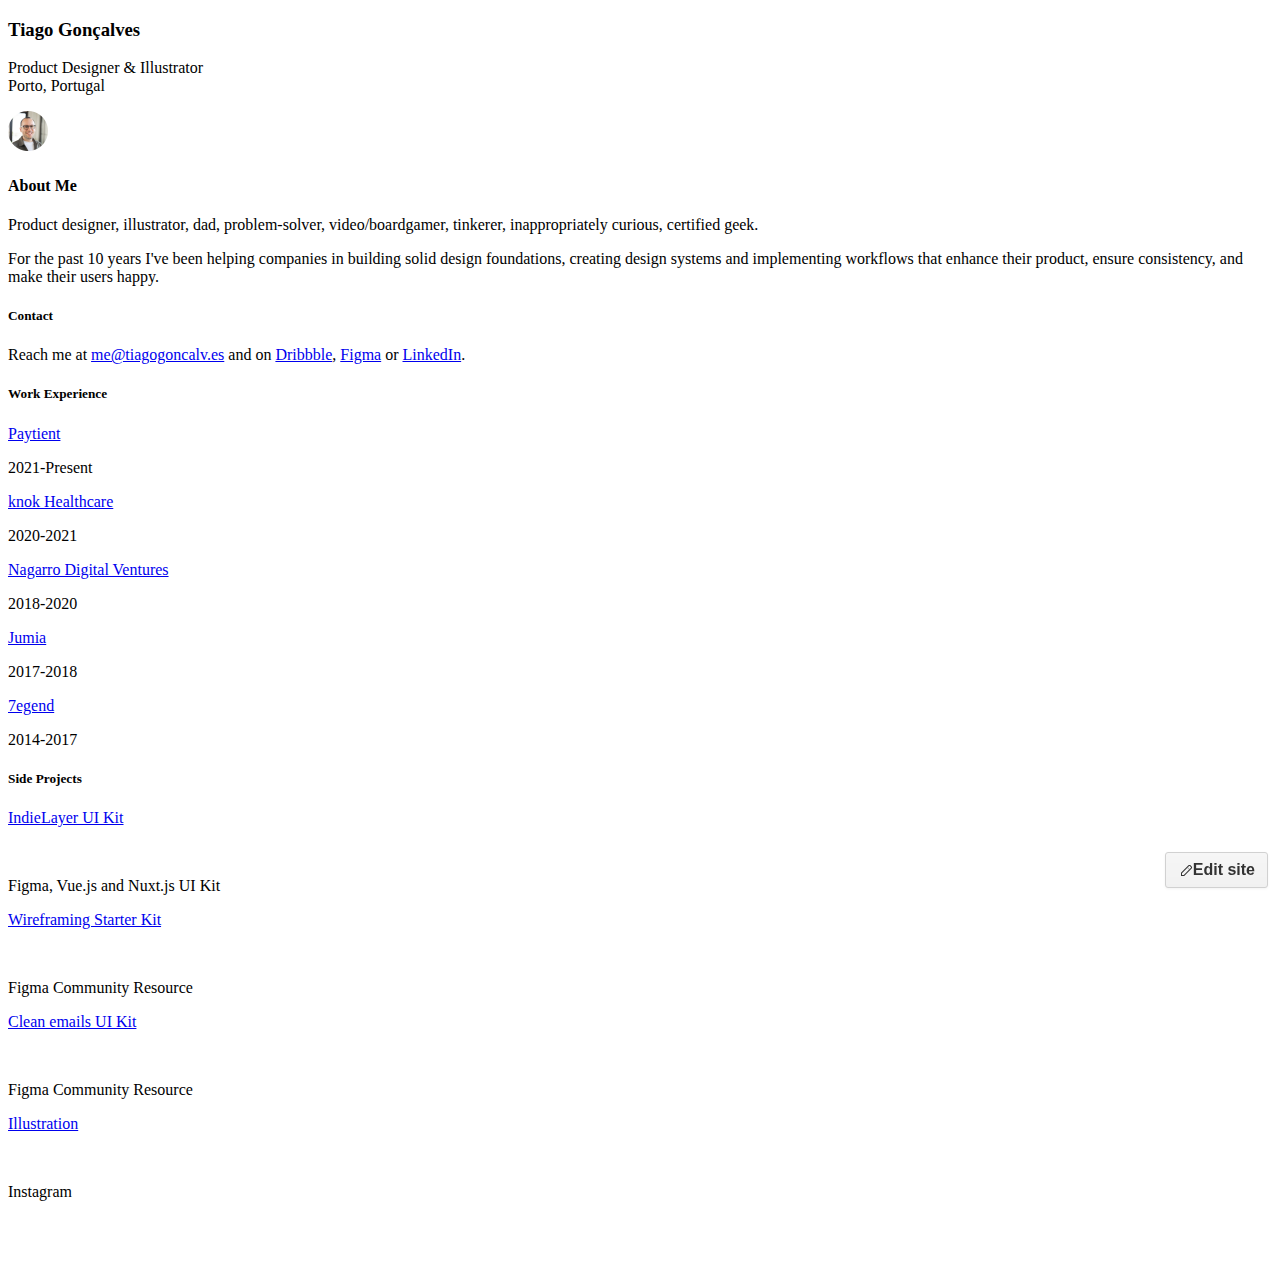
==== commit a5a28fe0: "Add files via upload" ====
--- a/index.htm
+++ b/index.htm
@@ -1,8 +1,10149 @@
 <!DOCTYPE html>
-<!-- This site was created in Webflow. https://www.webflow.com -->
-<!-- Last Published: Sat Mar 11 2023 15:38:59 GMT+0000 (Coordinated Universal Time) -->
-<html data-wf-domain="tiagogoncalv-es.webflow.io" data-wf-page="6408bd60045731fa476555f4" data-wf-site="6408bd60045731c9a76555f3" class=" w-mod-js"><head>
-<meta http-equiv="content-type" content="text/html; charset=UTF-8"><style>.wf-force-outline-none[tabindex="-1"]:focus{outline:none;}</style><meta charset="utf-8"><title>tiagogoncalv.es</title><meta content="Tiago Gonçalves" property="og:title"><meta content="Personal website of Tiago Gonçalves, product designer &amp; illustrator based in Porto, Portugal." property="og:description"><meta content="Tiago Gonçalves" property="twitter:title"><meta content="Personal website of Tiago Gonçalves, product designer &amp; illustrator based in Porto, Portugal." property="twitter:description"><meta property="og:type" content="website"><meta content="summary_large_image" name="twitter:card"><meta content="width=device-width, initial-scale=1" name="viewport"><meta content="Webflow" name="generator"><link href="tiagogoncalv.es_files/tiagogoncalv-es.webflow.6104da16d.css" rel="stylesheet" type="text/css"><!--[if lt IE 9]><script src="https://cdnjs.cloudflare.com/ajax/libs/html5shiv/3.7.3/html5shiv.min.js" type="text/javascript"></script><![endif]--><script type="text/javascript">!function(o,c){var n=c.documentElement,t=" w-mod-";n.className+=t+"js",("ontouchstart"in o||o.DocumentTouch&&c instanceof DocumentTouch)&&(n.className+=t+"touch")}(window,document);</script><link href="https://uploads-ssl.webflow.com/6408bd60045731c9a76555f3/640b2142c9b15f421c5b35f6_Frame%2016.png" rel="shortcut icon" type="image/x-icon"><link href="https://uploads-ssl.webflow.com/6408bd60045731c9a76555f3/640b214387a187db947c4661_Frame%2017.png" rel="apple-touch-icon"><style>[id*='google_ads_iframe'],[id*='taboola-'],.taboolaHeight,.taboola-placeholder,#credential_picker_container,#credential_picker_iframe,.google-one-tap-modal-div{display:none!important;min-height:0!important;height:0!important;}</style></head><body class="body"><section class="hero-without-image wf-section"><div class="container-2 w-container"><div class="container-work"><h3 class="heading">Tiago Gonçalves</h3><p class="margin-bottom-24px">Product Designer &amp; Illustrator<br>Porto, Portugal</p></div><img src="tiagogoncalv.es_files/6409c37a142ec4f7c9a3de27_Frame%201.png" loading="lazy" alt="" class="image" width="40"></div></section><section class="features-list wf-section"><div class="container-work"><div class="features-wrapper-two"><h4 class="heading-2">About Me</h4><p class="features-paragraph">Product designer, illustrator, dad, problem-solver, video/boardgamer, tinkerer, inappropriately curious, certified geek.</p><p class="features-paragraph">For
- the past 10 years I've been helping companies build solid design 
-foundations, create design systems and implement workflows that 
-enhance their products, ensure consistency and make their users happy.</p></div><div class="features-wrapper-two"><h5 class="heading-2">Contact</h5><p class="features-paragraph">Reach me at <a href="mailto:me@tiagogoncalv.es" class="link-alt">me@tiagogoncalv.es</a> and on <a href="https://dribbble.com/tiagovianagoncalves" class="link-alt">Dribbble</a>, <a href="https://www.figma.com/@tiagogoncalves" class="link-alt">Figma</a> or <a href="https://www.linkedin.com/in/tiagovianagoncalves/" class="link-alt">LinkedIn</a>.</p></div><div class="columns-2 w-row"><div class="column w-col w-col-6"><h5 class="heading-2-copy">Work&nbsp;Experience</h5><div class="container-4 w-container"><div class="div-block div-block-2 div-block-3 div-block-4 div-block-5 div-block-6 div-block-7 div-block-8 div-block-9 div-block-10 div-block-11 div-block-12 div-block-13 div-block-14"><p class="features-paragraph work-entry"><a href="https://www.paytient.com/" class="link work">Paytient</a></p></div><p class="features-paragraph-copy">2021-Present</p></div><div class="container-4 w-container"><div class="div-block div-block-2 div-block-3 div-block-4 div-block-5 div-block-6 div-block-7 div-block-8 div-block-9 div-block-10 div-block-11 div-block-12 div-block-13 div-block-14"><p class="features-paragraph work-entry"><a href="https://knokcare.com/" class="link work">knok Healthcare</a></p></div><p class="features-paragraph-copy">2020-2021</p></div><div class="container-4 w-container"><div class="div-block div-block-2 div-block-3 div-block-4 div-block-5 div-block-6 div-block-7 div-block-8 div-block-9 div-block-10 div-block-11 div-block-12 div-block-13 div-block-14"><p class="features-paragraph work-entry"><a href="https://www.nagarro.com/en/services/digital-ventures" class="link work">Nagarro Digital Ventures</a></p></div><p class="features-paragraph-copy">2018-2020</p></div><div class="container-4 w-container"><div class="div-block div-block-2 div-block-3 div-block-4 div-block-5 div-block-6 div-block-7 div-block-8 div-block-9 div-block-10 div-block-11 div-block-12 div-block-13 div-block-14"><p class="features-paragraph work-entry"><a href="https://group.jumia.com/" class="link work">Jumia</a></p></div><p class="features-paragraph-copy">2017-2018</p></div><div class="container-4 w-container"><div class="div-block div-block-2 div-block-3 div-block-4 div-block-5 div-block-6 div-block-7 div-block-8 div-block-9 div-block-10 div-block-11 div-block-12 div-block-13 div-block-14"><p class="features-paragraph work-entry"><a href="https://www.7egend.cr/" class="link work">7egend</a></p></div><p class="features-paragraph-copy">2014-2017</p></div></div><div class="column-2 w-col w-col-6"><h5 class="heading-2-copy">Side Projects</h5><div class="container-4 w-container"><div class="div-block div-block-2 div-block-3 div-block-4 div-block-5 div-block-6 div-block-7 div-block-8 div-block-9 div-block-10 div-block-11 div-block-12 div-block-13 div-block-14"><p class="features-paragraph work-entry"><a href="https://indielayer.com/" class="link work">IndieLayer UI Kit</a></p><img src="tiagogoncalv.es_files/6409c866adf71d3d2545515b_Interface%2520Arrows%2520Corner%2520Up%2520.png" loading="lazy" alt="" class="image-2"></div><p class="features-paragraph-copy">Figma, Vue.js and Nuxt.js UI Kit</p></div><div class="container-4 w-container"><div class="div-block div-block-2 div-block-3 div-block-4 div-block-5 div-block-6 div-block-7 div-block-8 div-block-9 div-block-10 div-block-11 div-block-12 div-block-13 div-block-14"><p class="features-paragraph work-entry"><a href="https://www.figma.com/community/file/1088059168988686975" class="link work">Wireframing Starter Kit</a></p><img src="tiagogoncalv.es_files/6409c866adf71d3d2545515b_Interface%2520Arrows%2520Corner%2520Up%2520.png" loading="lazy" alt="" class="image-2"></div><p class="features-paragraph-copy">Figma Community Resource</p></div><div class="container-4 w-container"><div class="div-block div-block-2 div-block-3 div-block-4 div-block-5 div-block-6 div-block-7 div-block-8 div-block-9 div-block-10 div-block-11 div-block-12 div-block-13 div-block-14"><p class="features-paragraph work-entry"><a href="https://www.instagram.com/tiagovianagoncalves/" class="link work">Illustration</a></p><img src="tiagogoncalv.es_files/6409c866adf71d3d2545515b_Interface%2520Arrows%2520Corner%2520Up%2520.png" loading="lazy" alt="" class="image-2"></div><p class="features-paragraph-copy">Instagram</p></div></div></div></div></section><script src="tiagogoncalv.es_files/jquery-3.5.1.min.dc5e7f18c8.js" type="text/javascript" integrity="sha256-9/aliU8dGd2tb6OSsuzixeV4y/faTqgFtohetphbbj0=" crossorigin="anonymous"></script><script src="tiagogoncalv.es_files/webflow.1d1c1406a.js" type="text/javascript"></script><!--[if lte IE 9]><script src="//cdnjs.cloudflare.com/ajax/libs/placeholders/3.0.2/placeholders.min.js"></script><![endif]--></body></html>
+<!-- saved from url=(0035)https://tiagogoncalv-es.webflow.io/ -->
+<html data-wf-domain="tiagogoncalv-es.webflow.io" data-wf-page="6408bd60045731fa476555f4" data-wf-site="6408bd60045731c9a76555f3" class="w-mod-js w-editor"><head><meta http-equiv="Content-Type" content="text/html; charset=UTF-8"><style>.wf-force-outline-none[tabindex="-1"]:focus{outline:none;}</style><title>tiagogoncalv.es</title><meta content="Tiago Gonçalves" property="og:title"><meta content="Personal website of Tiago Gonçalves, product designer &amp; illustrator based in Porto, Portugal." property="og:description"><meta content="Tiago Gonçalves" property="twitter:title"><meta content="Personal website of Tiago Gonçalves, product designer &amp; illustrator based in Porto, Portugal." property="twitter:description"><meta property="og:type" content="website"><meta content="summary_large_image" name="twitter:card"><meta content="width=device-width, initial-scale=1" name="viewport"><meta content="Webflow" name="generator"><link href="./tiagogoncalv.es_files/tiagogoncalv-es.webflow.8f3b43299.css" rel="stylesheet" type="text/css"><style></style><style></style><script type="text/javascript">!function(o,c){var n=c.documentElement,t=" w-mod-";n.className+=t+"js",("ontouchstart"in o||o.DocumentTouch&&c instanceof DocumentTouch)&&(n.className+=t+"touch")}(window,document);</script><link href="https://assets-global.website-files.com/6408bd60045731c9a76555f3/640b2142c9b15f421c5b35f6_Frame%2016.png" rel="shortcut icon" type="image/x-icon"><link href="https://assets-global.website-files.com/6408bd60045731c9a76555f3/640b214387a187db947c4661_Frame%2017.png" rel="apple-touch-icon"><style>@import url(https://d3e54v103j8qbb.cloudfront.net/fonts/inter/inter.s3.3a4044b2f3.css);</style><style>.w-reset,
+.w-editor-bem-RichTextInput_Content *:not(rteselectionmarker, sub, sup),
+.w-editor-rich-text-container * {
+  position: static;
+  left: auto;
+  top: auto;
+  right: auto;
+  bottom: auto;
+  z-index: auto;
+  display: block;
+  visibility: visible;
+  overflow: visible;
+  overflow-x: visible;
+  overflow-y: visible;
+  box-sizing: border-box;
+  width: auto;
+  height: auto;
+  max-height: none;
+  max-width: none;
+  min-height: 0;
+  margin: 0;
+  padding: 0;
+  float: none;
+  clear: none;
+  border: 0 none transparent;
+  border-radius: 0;
+  background: none;
+  background-image: none;
+  background-position: 0% 0%;
+  background-size: auto auto;
+  background-repeat: repeat;
+  background-origin: padding-box;
+  background-clip: border-box;
+  background-attachment: scroll;
+  background-color: transparent;
+  box-shadow: none;
+  opacity: 1;
+  transform: none;
+  transition: none;
+  direction: ltr;
+  font-family: inherit;
+  font-weight: inherit;
+  color: inherit;
+  font-size: inherit;
+  line-height: inherit;
+  font-style: inherit;
+  font-variant: inherit;
+  text-align: inherit;
+  letter-spacing: inherit;
+  text-decoration: inherit;
+  text-indent: 0;
+  text-transform: inherit;
+  list-style-type: disc;
+  text-shadow: none;
+  font-smoothing: auto;
+  vertical-align: baseline;
+  cursor: inherit;
+  white-space: inherit;
+  word-break: normal;
+  word-spacing: normal;
+  word-wrap: normal;
+}
+span.w-reset,
+span.w-editor-bem-RichTextInput_Content *:not(rteselectionmarker, sub, sup),
+span.w-editor-rich-text-container *,
+.w-reset span,
+.w-editor-bem-RichTextInput_Content *:not(rteselectionmarker, sub, sup) span,
+.w-editor-rich-text-container * span {
+  display: inline;
+}
+.w-reset .w-ExpressionEditor-fieldWrapper span,
+.w-editor-bem-RichTextInput_Content *:not(rteselectionmarker, sub, sup) .w-ExpressionEditor-fieldWrapper span,
+.w-editor-rich-text-container * .w-ExpressionEditor-fieldWrapper span {
+  display: inherit;
+}
+.w-editor-ghost-span {
+  font-size: 0px;
+  line-height: 0px;
+  display: inline;
+  width: 0px;
+  height: 0px;
+  pointer-events: none;
+  position: relative;
+  direction: ltr !important;
+}
+.w-editor-ghost-span:after {
+  content: '';
+  position: absolute;
+  width: 6px;
+  height: 6px;
+  left: -3px;
+  top: -3px;
+}
+.w-editor-ghost-span.w-editor-top {
+  vertical-align: top;
+}
+.w-editor-ghost-span.w-editor-bottom {
+  vertical-align: bottom;
+}
+.w-editor-ghost-span.w-editor-wide {
+  width: 20%;
+}
+.w-editor-ghost-span.w-editor-mode-block {
+  display: block;
+  clear: both;
+}
+.w-editor-ghost-span.w-editor-mode-float-right {
+  float: right;
+}
+.w-editor-ghost-span.w-editor-mode-float-left {
+  float: left;
+}
+@keyframes wf-bounce-in {
+  0% {
+    opacity: 0;
+    transform: scale(1);
+  }
+  0.5% {
+    opacity: 0;
+    transform: scale(0.94);
+  }
+  50% {
+    opacity: 1;
+    transform: scale(1.005);
+  }
+  75% {
+    transform: scale(0.997);
+  }
+  100% {
+    transform: scale(1);
+  }
+}
+@keyframes wf-move-progress {
+  from {
+    background-position: 40px 0;
+  }
+  to {
+    background-position: 0 0;
+  }
+}
+@keyframes wf-blink {
+  0%,
+  100% {
+    background: #808080;
+    box-shadow: -8px 0 #1F1F1F;
+  }
+  50% {
+    background: #1F1F1F;
+    box-shadow: -8px 0 #808080;
+  }
+}
+@keyframes wf-blink-in {
+  40% {
+    opacity: 1;
+  }
+}
+@keyframes wf-spin {
+  0% {
+    transform: rotate(0deg);
+  }
+  100% {
+    transform: rotate(360deg);
+  }
+}
+@keyframes wf-move-right {
+  0% {
+    transform: translateX(-10px);
+  }
+  100% {
+    transform: translateX(10px);
+  }
+}
+@keyframes wf-animate-right-arrow {
+  0% {
+    transform: translateX(5px);
+    opacity: 1;
+  }
+  100% {
+    transform: translateX(16px);
+    opacity: 0;
+  }
+}
+@keyframes wf-pulse {
+  0% {
+    transform: scale(1);
+    opacity: 1;
+  }
+  100% {
+    transform: scale(3.3);
+    opacity: 0;
+  }
+}
+@keyframes wf-pulse-appear {
+  0% {
+    transform: scale(0);
+    opacity: 0;
+  }
+  70% {
+    transform: scale(1.5);
+    opacity: 1;
+  }
+  100% {
+    transform: scale(1);
+    opacity: 1;
+  }
+}
+@keyframes wf-exclaim-front-icon {
+  0% {
+    opacity: 0;
+    transform: scale(1);
+  }
+  25% {
+    opacity: 1;
+    transform: scale(1.2);
+  }
+  50% {
+    opacity: 0;
+    transform: scale(1);
+  }
+  75% {
+    opacity: 1;
+    transform: scale(1.2);
+  }
+  100% {
+    transform: scale(1);
+  }
+}
+@keyframes wf-exclaim-back-icon {
+  0% {
+    opacity: 1;
+    transform: scale(1);
+  }
+  25% {
+    opacity: 0;
+    transform: scale(1.2);
+  }
+  50% {
+    opacity: 1;
+    transform: scale(1);
+  }
+  75% {
+    opacity: 0;
+    transform: scale(1.2);
+  }
+  100% {
+    transform: scale(1);
+  }
+}
+@keyframes wf-distractor-blink {
+  40% {
+    opacity: 1;
+  }
+}
+@keyframes wf-preview-panel {
+  from {
+    opacity: 0;
+  }
+  to {
+    opacity: 1;
+  }
+}
+html {
+  --wf-designer--textColorLight: #ebebeb;
+  --wf-designer--textColor: #d9d9d9;
+  --wf-designer--textColorPreloader: #ababab;
+  --wf-designer--textColorDim: #ababab;
+  --wf-designer--textColorDimmer: #757575;
+  --wf-designer--notificationTextColor: #d9d9d9;
+  --wf-designer--panelColor: #404040;
+  --wf-designer--panelColorLight: #4d4d4d;
+  --wf-designer--panelColorLighter: #5e5e5e;
+  --wf-designer--panelColorDark: #2b2b2b;
+  --wf-designer--panelColorDarker: #212121;
+  --wf-designer--panelBorder: #212121;
+  --wf-designer--panelHeadDividerBorder: 1px solid var(--wf-designer--borderColorDark);
+  --wf-designer--panelActiveShadow: inset -1px 0px 0 0 #212121,
+    -1px -1px 0 0 #212121, 0 2px 0 0 #404040;
+  --wf-designer--panelActiveShadowLast: none;
+  --wf-designer--panelTabBackground: var(--wf-designer--panelColorDark);
+  --wf-designer--panelShadow: inset -1px -1px 0 0 var(--wf-designer--borderColorDark);
+  --wf-designer--panelShadowLast: inset 0px -1px 0 0 var(--wf-designer--borderColorDark);
+  --wf-designer--panelTabsShadow: none;
+  --wf-designer--panelTabBarShadow: 0 -1px 0 0 var(--wf-designer--borderColorDark);
+  --wf-designer--token-input-background-disabled: #4d4d4d;
+  --wf-designer--token-input-text-disabled: var(--wf-designer--textColorDim);
+  --wf-designer--borderColor: #363636;
+  --wf-designer--borderColorDark: #212121;
+  --wf-designer--borderColorDarker: #212121;
+  --wf-designer--insetColor: #363636;
+  --wf-designer--insetBorderColor: #2b2b2b;
+  --wf-designer--listColor: #363636;
+  --wf-designer--listColorHover: #2b2b2b;
+  --wf-designer--listBorderColor: #2b2b2b;
+  --wf-designer--listSourceBorderColor: #757575;
+  --wf-designer--listRowBackgroundHover: var(--wf-designer--panelColorLight);
+  --wf-designer--listRowSelectedBackground: var(--wf-designer--panelColorLight);
+  --wf-designer--listRowBorder: 1px solid var(--wf-designer--borderColorDark);
+  --wf-designer--listRowBigHeight: 45px;
+  --wf-designer--listRowColorHover: revert;
+  --wf-designer--listGridBorder: 1px solid var(--wf-designer--borderColor);
+  --wf-designer--paneBorderColor: var(--wf-designer--borderColorDark);
+  --wf-designer--paneHeadHeight: 45px;
+  --wf-designer--paneCardColor: var(--wf-designer--panelColorLight);
+  --wf-designer--paneCardBorder: 1px solid var(--wf-designer--borderColor);
+  --wf-designer--tooltipColor: #ebebeb;
+  --wf-designer--tooltipColorText: #212121;
+  --wf-designer--tooltipColorBlue: #2496ff;
+  --wf-designer--tooltipColorBlueText: white;
+  --wf-designer--canvasColor: #5e5e5e;
+  --wf-designer--canvasColorDark: #2b2b2b;
+  --wf-designer--canvasColorDarker: #212121;
+  --wf-designer--breadcrumbColor: #ebebeb;
+  --wf-designer--breadcrumbTextColor: #4d4d4d;
+  --wf-designer--breadcrumbRulerColor: var(--wf-designer--breadcrumbTextColor);
+  --wf-designer--popoverBackground: var(--wf-designer--panelColor);
+  --wf-designer--popoverHeaderBackground: var(--wf--designer--panelColorLight);
+  --wf-designer--popoverShadow: 0px 1px 15px rgba(0, 0, 0, 0.2);
+  --wf-designer--popoverBorder: 1px solid var(--wf-designer--borderColor);
+  --wf-designer--popoverShadowHard: 0 0 0 1px var(--wf-designer--borderColor),
+    var(--wf-designer--popoverShadow);
+  --wf-designer--menuBackground: var(--wf-designer--panelColorLight);
+  --wf-designer--menuBorder: var(--wf-designer--popoverBorder);
+  --wf-designer--menuCardOffset: -1px;
+  --wf-designer--menuCardTopBorderRadius: 0px;
+  --wf-designer--menuDividerColor: var(--wf-designer--borderColorDark);
+  --wf-designer--menuItemPadding: 4px 15px;
+  --wf-designer--menuItemLineHeight: 19px;
+  --wf-designer--menuItemHoverBackground: var(--wf-designer--panelColorLighter);
+  --wf-designer--menuItemHoverColor: white;
+  --wf-designer--menuItemCaretOffset: 0px;
+  --wf-designer--modalBackground: var(--wf-designer--panelColor);
+  --wf-designer--modalHeaderBackground: var(--wf-designer--panelColorLight);
+  --wf-designer--modalHeaderHeight: 42px;
+  --wf-designer--modalPadding: 16px;
+  --wf-designer--modalShadow: 0 0 0 1px rgba(0, 0, 0, 0.3),
+    0 4px 24px rgba(0, 0, 0, 0.2);
+  --wf-designer--miniSettingsModalBackground: var(--wf-designer--modalBackground);
+  --wf-designer--maskCanvas: rgba(0, 0, 0, 0.75);
+  --wf-designer--maskPanel: rgba(33, 33, 33, 0.85);
+  --wf-designer--maskLoading: rgba(33, 33, 33, 0.95);
+  --wf-designer--notificationColor: rgba(33, 33, 33, 0.95);
+  --wf-designer--pillBackground: var(--wf-designer--panelColorLight);
+  --wf-designer--buttonText: white;
+  --wf-designer--buttonGroupBackground: transparent;
+  --wf-designer--buttonColor: #5e5e5e;
+  --wf-designer--buttonColorHover: #757575;
+  --wf-designer--buttonColorActive: #5e5e5e;
+  --wf-designer--buttonBorder: 1px solid #363636;
+  --wf-designer--buttonBoxShadow: none;
+  --wf-designer--buttonBlue: #2496ff;
+  --wf-designer--buttonBlueHover: #0084ff;
+  --wf-designer--buttonGreen: #008547;
+  --wf-designer--buttonGreenHover: #00944f;
+  --wf-designer--buttonRed: #cf313b;
+  --wf-designer--buttonRedHover: #db434c;
+  --wf-designer--buttonOrange: #c75300;
+  --wf-designer--buttonOrangeHover: #dd7124;
+  --wf-designer--buttonPurple: #7f5ae9;
+  --wf-designer--buttonPurpleHover: #8a61ff;
+  --wf-designer--buttonHeadHeight: 29px;
+  --wf-designer--buttonHeadLineHeight: 26px;
+  --wf-designer--classShadow: 0 0 0 1px rgba(0, 0, 0, 0.15);
+  --wf-designer--inputColor: #2b2b2b;
+  --wf-designer--inputColorHover: #212121;
+  --wf-designer--inputBorderColor: #212121;
+  --wf-designer--inputBorderColorHover: #212121;
+  --wf-designer--inputBoxShadow: 0 0 0 rgba(0, 0, 0, 0);
+  --wf-designer--inputPreviewColor: #ababab;
+  --wf-designer--inputPreviewBorderColor: #5e5e5e;
+  --wf-designer--inputPreviewBg: #4d4d4d;
+  --wf-designer--inputHeighlightColor: white;
+  --wf-designer--inputHeighlightBorderColor: rgba(138, 194, 255, 0.8);
+  --wf-designer--inputHeighlightBg: rgba(138, 194, 255, 0.35);
+  --wf-designer--inputTickWidth: 24px;
+  --wf-designer--inputPaddingX: 9px;
+  --wf-designer--inputPaddingY: 8px;
+  --wf-designer--inputPlaceholderColor: var(--wf-designer--textColorDimmer);
+  --wf-designer--switchColor: var(--wf-designer--panelColorDark);
+  --wf-designer--switchKnobColor: var(--wf-designer--buttonColor);
+  --wf-designer--switchKnobColorHover: var(--wf-designer--buttonColorHover);
+  --wf-designer--switchBorderColor: var(--wf-designer--borderColorDark);
+  --wf-designer--switchActiveColor: #2496ff;
+  --wf-designer--switchActiveBorderColor: #212121;
+  --wf-designer--switchWidth: 40px;
+  --wf-designer--inputNoticeColor: #b99f76;
+  --wf-designer--inputNoticeBorderColor: #9e8863;
+  --wf-designer--inputNoticeBg: #6f6452;
+  --wf-designer--checkboxBorderColor: var(--wf-designer--inputBorderColor);
+  --wf-designer--checkboxCheckedBackgroundColor: var(--wf-designer--inputColor);
+  --wf-designer--checkboxCheckedBorderColor: var(--wf-designer--inputBorderColor);
+  --wf-designer--checkboxLabelColor: currentColor;
+  --wf-designer--checkboxSize: 14px;
+  --wf-designer--checkboxVerticalAlign: baseline;
+  --wf-designer--checkboxTopOffset: 0;
+  --wf-designer--checkboxMarginRight: 8px;
+  --wf-designer--inputOutlineFocus: var(--wf-designer--inputBoxShadow),
+    0 0 0 1px #2496ff;
+  --wf-designer--inputOutlineFocusPurple: var(--wf-designer--inputBoxShadow),
+    0 0 0 1px #a484ff;
+  --wf-designer--inputOutlineFocusError: var(--wf-designer--inputBoxShadow),
+    0 0 0 1px #ed273e;
+  --wf-designer--inputOutlineFocusErrorLight: var(--wf-designer--inputBoxShadow),
+    0 0 0 1px #ff424d;
+  --wf-designer--fontDefault: Inter, -apple-system, BlinkMacSystemFont,
+    'Segoe UI', Roboto, Oxygen-Sans, Ubuntu, Cantarell, 'Helvetica Neue',
+    Helvetica, Arial, 'Apple Color Emoji', 'Segoe UI Emoji', 'Segoe UI Symbol',
+    sans-serif;
+  --wf-designer--fontHeading: var(--wf-designer--fontDefault);
+  --wf-designer--fontHeadingWeight: 400;
+  --wf-designer--fontCode: 'SF Mono', 'Liberation Mono', Inconsolata, Consolas,
+    Monaco, Menlo, monospace;
+  --wf-designer--modalTitleSize: 26px;
+  --wf-designer--modalTitleWeight: 400;
+  --wf-designer--inputHeight: 24px;
+  --wf-designer--buttonHeight: 22px;
+  --wf-designer--buttonLineHeight: 30px;
+  --wf-designer--buttonGroupHeight: 25px;
+  --wf-designer--controlFontSize: 11.5px;
+  --wf-designer--inputFontSize: 11.5px;
+  --wf-designer--controlBigHeight: 32px;
+  --wf-designer--controlBigFontSize: 11.5px;
+  --wf-designer--radius: 2px;
+  --wf-designer--radiusSmall: 2px;
+  --wf-designer--radiusMedium: 3px;
+  --wf-designer--radiusRound: 100px;
+  --wf-designer--radiusButtonGroup: 0px;
+  --wf-designer--disabledOpacity: 0.5;
+  --wf-designer--datePickerWidth: 254px;
+  --wf-designer--scrollbarBaseColor: #4d4d4d #2b2b2b;
+  --wf-designer--scrollbarTrackColor: var(--wf-designer--panelColorDark);
+  --wf-designer--scrollbarTrackBorderColor: var(--wf-designer--borderColorDark);
+  --wf-designer--scrollbarThumbColor: var(--wf-designer--panelColorLight);
+  --wf-designer--scrollbarThumbColorHover: var(--wf-designer--buttonColor);
+  --wf-designer--scrollbarThumbColorDisabled: var(--wf-designer--panelColor);
+  --wf-designer--webkitScrollBarWidth: 9px;
+  --wf-designer--cssTokenHeight: 23px;
+  --wf-designer--rightSidebarBorderWidth: 1px;
+  --wf-designer--rightSidebarWidthInner: 240px;
+  --wf-designer--rightSidebarWidth: calc(240px + 1px);
+  --wf-designer--rightSidebarWidthPlusScrollbar: calc(240px + 1px + 10px);
+  --wf-designer--rightSidebarPanelWidth: 224px;
+  --wf-designer--bottomBarHeight: 29px;
+  --wf-designer--leftSidebarSpacerDisplay: block;
+  --wf-designer--leftSidebarSpacerOffsetLeft: 0px;
+  --wf-designer--leftSidebarWidth: 35px;
+  --wf-designer--leftSidebarBorderColor: #212121;
+  --wf-designer--leftSidebarBorderDisplay: block;
+  --wf-designer--leftSidebarButtonBorderColor: #363636;
+  --wf-designer--leftSidebarButtonActiveBackground: var(--wf-designer--panelColorLight);
+  --wf-designer--leftSidebarButtonActiveBorder: var(--wf-designer--borderColorDark);
+  --wf-designer--leftSidebarButtonActiveLeftBorder: 1px solid transparent;
+  --wf-designer--leftSidebarButtonPadding: 11px;
+  --wf-designer--leftSidebarBottomButtonPadding: 7px;
+  --wf-designer--leftSidebarButtonBackgroundHover: transparent;
+  --wf-designer--leftSidebarHelpTriggerPadding: 4px;
+  --wf-designer--leftSidebarDividerOffset: -4px;
+  --wf-designer--leftSidebarDividerMargin: 0px;
+  --wf-designer--leftSidebarFirstButtonTopMargin: 0px;
+  --wf-designer--topBarHeight: var(--wf-designer--leftSidebarWidth);
+  --wf-designer--topBarIconActiveBackground: #212121;
+  --wf-designer--topBarIconActiveColor: currentColor;
+  --wf-designer--topBarBorderColor: var(--wf-designer--borderColor);
+  --wf-designer--tabHeight: var(--wf-designer--topBarHeight);
+  --wf-designer--leftSidebarSpacerWidth: 6px;
+  --wf-designer--slateHeaderHeight: 44px;
+  --wf-designer--firstSlatePanelWidth: 250px;
+  --wf-designer--secondSlatePanelWidth: 400px;
+  --wf-designer--sectionPadding: 0 10px 0 4px;
+  --wf-designer--sectionHeaderPaddingLeft: 5px;
+  --wf-designer--sectionClosedBorderBottom: none;
+  --wf-designer--sectionOpenedBorderBottom: 1px solid var(--wf-designer--borderColorDark);
+  --wf-designer--sectionTitleHeight: 28px;
+  --wf-designer--sectionTitleBorderBottom: 1px solid var(--wf-designer--borderColorDark);
+  --wf-designer--fontSize0: 10px;
+  --wf-designer--fontSize1: 11px;
+  --wf-designer--fontSize2: 12px;
+  --wf-designer--fontSize3: 13px;
+  --wf-designer--fontSize4: 14px;
+  --wf-designer--fontSize5: 15px;
+  --wf-designer--fontSize6: 16px;
+  --wf-designer--fontSize8: 18px;
+  --wf-designer--fontSize10: 20px;
+  --wf-designer--fontWeightMedium: 500;
+}
+/**
+ * IMPORTANT: Do not change the values in this file without updating them in zindex.js
+ *
+ * ISSUE #7308 (https://github.com/webflow/webflow/issues/7308) will remove the need for this synchronization
+ *
+ * NOTE: For new components, use ui/Layer, not these zIndex: https://github.com/webflow/webflow/blob/dev/docs/app/designer-overlay-system/overlay-system.md
+ */
+/* Note: external less veriables used in this file must exist in both designer and editor
+and variables defined here must not conflict with those defined in the designer or editor
+also rich-text.less has its own sprite-sheet */
+.w-editor-bem-RichText {
+  pointer-events: auto;
+}
+.w-editor-bem-RichText * {
+  pointer-events: auto;
+}
+[class*='w-editor-edit'] .w-richtext .w-embed,
+[class*='w-editor-edit'] .w-rte-editable .w-embed {
+  color: transparent;
+}
+[class*='w-editor-edit'] .w-richtext .w-embed:after,
+[class*='w-editor-edit'] .w-rte-editable .w-embed:after {
+  display: block;
+  line-height: 0;
+}
+.w-spinner {
+  width: 36px;
+  height: 36px;
+  overflow: hidden;
+}
+.w-spinner i {
+  display: none;
+  position: absolute;
+}
+.w-spinner .w-spinner-uploading-thin {
+  display: block;
+  top: 13px;
+  left: 13px;
+  opacity: 0.8;
+}
+.w-spinner .w-spinner-success {
+  top: 13px;
+  left: 12px;
+}
+.w-spinner .w-spinner-success-thin {
+  top: 13px;
+  left: 12px;
+}
+.w-spinner .w-spinner-cancel {
+  top: 13px;
+  left: 13px;
+}
+.w-spinner .w-common-loading-dots {
+  top: -21px !important;
+  left: 12px!important;
+}
+.w-spinner.w-queued .w-common-loading-dots {
+  display: block;
+}
+.w-spinner.w-queued .w-spinner-uploading-thin {
+  display: none;
+}
+.w-spinner.w-complete .w-spinner-uploading-thin {
+  display: none;
+}
+.w-spinner.w-complete .w-spinner-success {
+  display: block;
+}
+.w-spinner.w-medium.w-queued .w-common-loading-dots {
+  top: -25px !important;
+  left: 8px!important;
+}
+.w-spinner.w-medium .w-spinner-uploading-thin {
+  top: 10px;
+  left: 10px;
+}
+.w-spinner.w-medium .w-spinner-success {
+  top: 11px;
+  left: 9px;
+}
+.w-spinner.w-medium .w-spinner-cancel {
+  top: 10px;
+  left: 10px;
+}
+.w-spinner.w-small.w-queued .w-common-loading-dots {
+  display: none;
+}
+.w-spinner.w-small .w-spinner-uploading-thin,
+.w-spinner.w-small .w-spinner-success {
+  display: none;
+}
+.w-spinner.w-small.w-complete .w-spinner-percent,
+.w-spinner.w-small.w-complete .w-spinner-border {
+  opacity: 0;
+}
+.w-spinner.w-small.w-complete .w-spinner-success-thin {
+  display: block;
+  top: 8px;
+  left: 6px;
+}
+.w-spinner.w-small.w-error .w-spinner-percent,
+.w-spinner.w-small.w-error .w-spinner-border {
+  opacity: 0;
+}
+.w-spinner.w-small.w-error .w-spinner-cancel {
+  display: none;
+}
+.w-spinner.w-small.w-error .w-spinner-success-thin {
+  display: block;
+  top: 6px;
+  left: 7px;
+}
+.w-spinner svg {
+  width: 100%;
+  height: 100%;
+}
+.w-spinner .w-spinner-overlay {
+  fill: rgba(0, 0, 0, 0.8);
+}
+.w-spinner .w-spinner-border {
+  stroke-width: 1px;
+  stroke: rgba(255, 255, 255, 0.35);
+}
+.w-spinner .w-spinner-percent {
+  stroke: #fff;
+  stroke-width: 2px;
+}
+.w-spinner .w-spinner-percent.w-hide {
+  opacity: 0;
+}
+.w-spinner.w-complete .w-spinner-percent {
+  stroke: #50bf5d;
+}
+.w-spinner.w-error .w-spinner-uploading-thin {
+  display: none;
+}
+.w-spinner.w-error .w-spinner-percent {
+  stroke: #f35353;
+}
+.w-spinner.w-error .w-spinner-cancel {
+  display: block;
+}
+.w-editor-selectize-control.w-editor-plugin-drag_drop.w-editor-multi > .w-editor-selectize-input > div.w-editor-ui-sortable-placeholder {
+  visibility: visible !important;
+  background: #f2f2f2 !important;
+  background: rgba(0, 0, 0, 0.06) !important;
+  border: 0 none !important;
+  box-shadow: inset 0 0 12px 4px #fff;
+}
+.w-editor-selectize-control.w-editor-plugin-drag_drop .w-editor-ui-sortable-placeholder::after {
+  content: '!';
+  visibility: hidden;
+}
+.w-editor-selectize-control.w-editor-plugin-drag_drop .w-editor-ui-sortable-helper {
+  box-shadow: 0 2px 5px rgba(0, 0, 0, 0.2);
+}
+.w-editor-selectize-dropdown-header {
+  position: relative;
+  padding: 5px 8px;
+  border-bottom: 1px solid #d0d0d0;
+  background: #f8f8f8;
+  border-radius: 3px 3px 0 0;
+}
+.w-editor-selectize-dropdown-header-close {
+  position: absolute;
+  right: 8px;
+  top: 50%;
+  color: #303030;
+  opacity: 0.4;
+  margin-top: -12px;
+  line-height: 20px;
+  font-size: 20px !important;
+}
+.w-editor-selectize-dropdown-header-close:hover {
+  color: #000000;
+}
+.w-editor-selectize-dropdown.w-editor-plugin-optgroup_columns .w-editor-optgroup {
+  border-right: 1px solid #f2f2f2;
+  border-top: 0 none;
+  float: left;
+  box-sizing: border-box;
+}
+.w-editor-selectize-dropdown.w-editor-plugin-optgroup_columns .w-editor-optgroup:last-child {
+  border-right: 0 none;
+}
+.w-editor-selectize-dropdown.w-editor-plugin-optgroup_columns .w-editor-optgroup:before {
+  display: none;
+}
+.w-editor-selectize-dropdown.w-editor-plugin-optgroup_columns .w-editor-optgroup-header {
+  border-top: 0 none;
+}
+.w-editor-selectize-control.w-editor-plugin-remove_button [data-value] {
+  position: relative;
+  padding-right: 18px !important;
+}
+.w-editor-selectize-control.w-editor-plugin-remove_button [data-value] .w-editor-remove {
+  position: absolute;
+  top: 0;
+  right: 0;
+  bottom: 0;
+  width: 17px;
+  text-align: center;
+  font-weight: bold;
+  font-size: var(--wf-designer--fontSize2);
+  color: inherit;
+  text-decoration: none;
+  vertical-align: middle;
+  display: inline-block;
+  padding: 2px 0 0 0;
+  border-radius: 0 2px 2px 0;
+  box-sizing: border-box;
+}
+.w-editor-selectize-control.w-editor-plugin-remove_button [data-value] .w-editor-remove > i {
+  position: absolute;
+  background-position: 0;
+  width: 5px;
+  height: 6px;
+  opacity: 0.5;
+  top: 0;
+  bottom: 0;
+  left: 0;
+  right: 0;
+  margin: auto;
+  transition: opacity 200ms;
+}
+.w-editor-selectize-control.w-editor-plugin-remove_button [data-value] .w-editor-remove:hover > i {
+  opacity: 1;
+}
+.w-editor-selectize-control.w-editor-plugin-remove_button [data-value].w-editor-active .w-editor-remove {
+  border-left-color: #cacaca;
+}
+.w-editor-selectize-control.w-editor-plugin-remove_button .w-editor-disabled [data-value] .w-editor-remove:hover {
+  background: none;
+}
+.w-editor-selectize-control.w-editor-plugin-remove_button .w-editor-disabled [data-value] .w-editor-remove {
+  border-left-color: #ffffff;
+}
+.w-editor-selectize-control {
+  position: relative;
+}
+.w-editor-selectize-dropdown,
+.w-editor-selectize-input,
+.w-editor-selectize-input input {
+  color: #303030;
+  font-family: inherit;
+  font-size: 13px;
+  line-height: 18px;
+  -webkit-font-smoothing: inherit;
+}
+.w-editor-selectize-input,
+.w-editor-selectize-control.w-editor-single .w-editor-selectize-input.w-editor-input-active {
+  background: #fff;
+  cursor: text;
+  display: inline-block;
+}
+.w-editor-selectize-input {
+  border: 1px solid #d0d0d0;
+  padding: 8px 8px;
+  display: inline-block;
+  width: 100%;
+  overflow: hidden;
+  position: relative;
+  z-index: 1;
+  box-sizing: border-box;
+  box-shadow: inset 0 1px 1px rgba(0, 0, 0, 0.1);
+  border-radius: 3px;
+}
+.w-editor-selectize-control.w-editor-multi .w-editor-selectize-input.w-editor-has-items {
+  padding: 6px 8px 3px;
+}
+.w-editor-selectize-input.w-editor-full {
+  background-color: #fff;
+}
+.w-editor-selectize-input.w-editor-disabled,
+.w-editor-selectize-input.w-editor-disabled * {
+  cursor: not-allowed !important;
+  pointer-events: none !important;
+}
+.w-editor-selectize-input.w-editor-focus {
+  box-shadow: inset 0 1px 2px rgba(0, 0, 0, 0.15);
+}
+.w-editor-selectize-input.w-editor-dropdown-active {
+  border-radius: 3px 3px 0 0;
+}
+.w-editor-selectize-input > * {
+  vertical-align: baseline;
+  display: -moz-inline-stack;
+  display: inline-block;
+  zoom: 1;
+  *display: inline;
+}
+.w-editor-selectize-control.w-editor-multi .w-editor-selectize-input > div {
+  cursor: default;
+  margin: 0 3px 3px 0;
+  padding: 2px 6px;
+  background: #f2f2f2;
+  color: #303030;
+  border: 0 solid #d0d0d0;
+}
+.w-editor-selectize-control.w-editor-multi .w-editor-selectize-input > div.w-editor-active {
+  background: #e8e8e8;
+  color: #303030;
+  border: 0 solid #cacaca;
+}
+.w-editor-selectize-control.w-editor-multi .w-editor-selectize-input.w-editor-disabled > div,
+.w-editor-selectize-control.w-editor-multi .w-editor-selectize-input.w-editor-disabled > div.w-editor-active {
+  color: #7d7d7d;
+  background: #f2f2f2;
+  border: 0 solid #ffffff;
+}
+.w-editor-selectize-input > input {
+  padding: 0 !important;
+  min-height: 0 !important;
+  max-height: none !important;
+  color: white;
+  max-width: 100% !important;
+  margin: 0 2px 0 0 !important;
+  text-indent: 0 !important;
+  border: 0 none !important;
+  background: none !important;
+  line-height: inherit !important;
+  -webkit-user-select: auto !important;
+  box-shadow: none !important;
+}
+.w-editor-selectize-input > input::-ms-clear {
+  display: none;
+}
+.w-editor-selectize-input > input:focus {
+  outline: none !important;
+}
+.w-editor-selectize-input::after {
+  content: ' ';
+  display: block;
+  clear: left;
+}
+.w-editor-selectize-dropdown {
+  position: absolute;
+  z-index: 10;
+  margin: -1px 0 0 0;
+  border-top: 0 none;
+  box-sizing: border-box;
+}
+.w-editor-selectize-dropdown [data-selectable] {
+  cursor: default;
+  overflow: hidden;
+}
+.w-editor-selectize-dropdown [data-selectable] .w-editor-highlight {
+  background: rgba(125, 168, 208, 0.2);
+  font-weight: 800;
+  text-decoration: underline;
+  border-radius: 1px;
+}
+.w-editor-selectize-dropdown [data-selectable],
+.w-editor-selectize-dropdown .w-editor-optgroup-header {
+  padding: 5px 8px;
+}
+.w-editor-selectize-dropdown .w-editor-optgroup:first-child .w-editor-optgroup-header {
+  border-top: 0 none;
+}
+.w-editor-selectize-dropdown .w-editor-optgroup-header {
+  color: #303030;
+  background: #fff;
+  cursor: default;
+}
+.w-editor-selectize-dropdown .w-editor-active {
+  background-color: #f5fafd;
+  color: #495c68;
+}
+.w-editor-selectize-dropdown .w-editor-active.w-editor-create {
+  color: #495c68;
+}
+.w-editor-selectize-dropdown .w-editor-create {
+  color: rgba(48, 48, 48, 0.5);
+}
+.w-editor-selectize-dropdown-content {
+  overflow-y: auto;
+  overflow-x: hidden;
+  max-height: 200px;
+}
+.w-editor-selectize-control.w-editor-single .w-editor-selectize-input,
+.w-editor-selectize-control.w-editor-single .w-editor-selectize-input input {
+  cursor: default;
+}
+.w-editor-selectize-control.w-editor-single .w-editor-selectize-input.w-editor-input-active,
+.w-editor-selectize-control.w-editor-single .w-editor-selectize-input.w-editor-input-active input {
+  cursor: text;
+}
+.w-editor-selectize-control.w-editor-rtl.w-editor-single .w-editor-selectize-input:after {
+  left: 15px;
+  right: auto;
+}
+.w-editor-selectize-control.w-editor-rtl .w-editor-selectize-input > input {
+  margin: 0 4px 0 -2px !important;
+}
+.w-editor-selectize-control .w-editor-selectize-input.w-editor-disabled {
+  opacity: 0.5;
+  background-color: #fafafa;
+  cursor: not-allowed;
+  pointer-events: none;
+}
+.w-editor-selectize-control.w-editor-plugin-drag_drop.w-editor-multi > .w-editor-selectize-input > div.w-editor-ui-sortable-placeholder {
+  visibility: visible !important;
+  background: #f2f2f2 !important;
+  background: rgba(0, 0, 0, 0.06) !important;
+  border: 0 none !important;
+  box-shadow: inset 0 0 12px 4px #fff;
+}
+.w-editor-selectize-control.w-editor-plugin-drag_drop .w-editor-ui-sortable-placeholder::after {
+  content: '!';
+  visibility: hidden;
+}
+.w-editor-selectize-control.w-editor-plugin-drag_drop .w-editor-ui-sortable-helper {
+  box-shadow: 0 2px 5px rgba(0, 0, 0, 0.2);
+}
+.w-editor-selectize-dropdown-header {
+  position: relative;
+  padding: 5px 8px;
+  border-bottom: 1px solid #d0d0d0;
+  background: #f8f8f8;
+  border-radius: 3px 3px 0 0;
+}
+.w-editor-selectize-dropdown-header-close {
+  position: absolute;
+  right: 8px;
+  top: 50%;
+  color: #303030;
+  opacity: 0.4;
+  margin-top: -12px;
+  line-height: 20px;
+  font-size: 20px !important;
+}
+.w-editor-selectize-dropdown-header-close:hover {
+  color: #000000;
+}
+.w-editor-selectize-dropdown.w-editor-plugin-optgroup_columns .w-editor-optgroup {
+  border-right: 1px solid #f2f2f2;
+  border-top: 0 none;
+  float: left;
+  box-sizing: border-box;
+}
+.w-editor-selectize-dropdown.w-editor-plugin-optgroup_columns .w-editor-optgroup:last-child {
+  border-right: 0 none;
+}
+.w-editor-selectize-dropdown.w-editor-plugin-optgroup_columns .w-editor-optgroup:before {
+  display: none;
+}
+.w-editor-selectize-dropdown.w-editor-plugin-optgroup_columns .w-editor-optgroup-header {
+  border-top: 0 none;
+}
+.w-editor-selectize-control.w-editor-plugin-remove_button [data-value] {
+  position: relative;
+  padding-right: 24px !important;
+}
+.w-editor-selectize-control.w-editor-plugin-remove_button [data-value] .w-editor-remove {
+  z-index: 1;
+  /* fixes ie bug (see #392) */
+  position: absolute;
+  top: 0;
+  right: 0;
+  bottom: 0;
+  width: 17px;
+  text-align: center;
+  font-weight: bold;
+  font-size: 12px;
+  color: inherit;
+  text-decoration: none;
+  vertical-align: middle;
+  display: inline-block;
+  padding: 2px 0 0 0;
+  border-left: 1px solid #d0d0d0;
+  border-radius: 0 2px 2px 0;
+  box-sizing: border-box;
+}
+.w-editor-selectize-control.w-editor-plugin-remove_button [data-value] .w-editor-remove:hover {
+  background: rgba(0, 0, 0, 0.05);
+}
+.w-editor-selectize-control.w-editor-plugin-remove_button [data-value].w-editor-active .w-editor-remove {
+  border-left-color: #cacaca;
+}
+.w-editor-selectize-control.w-editor-plugin-remove_button .w-editor-disabled [data-value] .w-editor-remove:hover {
+  background: none;
+}
+.w-editor-selectize-control.w-editor-plugin-remove_button .w-editor-disabled [data-value] .w-editor-remove {
+  border-left-color: #ffffff;
+}
+.w-editor-selectize-control {
+  position: relative;
+}
+.w-editor-selectize-dropdown,
+.w-editor-selectize-input,
+.w-editor-selectize-input input {
+  color: #303030;
+  font-family: inherit;
+  font-size: 13px;
+  line-height: 18px;
+  -webkit-font-smoothing: inherit;
+}
+.w-editor-selectize-input,
+.w-editor-selectize-control.w-editor-single .w-editor-selectize-input.w-editor-input-active {
+  background: #fff;
+  cursor: text;
+  display: inline-block;
+}
+.w-editor-selectize-input {
+  border: 1px solid #d0d0d0;
+  padding: 8px 8px;
+  display: inline-block;
+  width: 100%;
+  overflow: hidden;
+  position: relative;
+  z-index: 1;
+  box-sizing: border-box;
+  box-shadow: inset 0 1px 1px rgba(0, 0, 0, 0.1);
+  border-radius: 3px;
+}
+.w-editor-selectize-control.w-editor-multi .w-editor-selectize-input.w-editor-has-items {
+  padding: 6px 8px 3px;
+}
+.w-editor-selectize-input.w-editor-full {
+  background-color: #fff;
+}
+.w-editor-selectize-input.w-editor-disabled,
+.w-editor-selectize-input.w-editor-disabled * {
+  cursor: default !important;
+}
+.w-editor-selectize-input.w-editor-focus {
+  box-shadow: inset 0 1px 2px rgba(0, 0, 0, 0.15);
+}
+.w-editor-selectize-input.w-editor-dropdown-active {
+  border-radius: 3px 3px 0 0;
+}
+.w-editor-selectize-input > * {
+  vertical-align: baseline;
+  display: -moz-inline-stack;
+  display: inline-block;
+  zoom: 1;
+  *display: inline;
+}
+.w-editor-selectize-control.w-editor-multi .w-editor-selectize-input > div {
+  cursor: pointer;
+  margin: 0 3px 3px 0;
+  padding: 2px 6px;
+  background: #f2f2f2;
+  color: #303030;
+  border: 0 solid #d0d0d0;
+}
+.w-editor-selectize-control.w-editor-multi .w-editor-selectize-input > div.w-editor-active {
+  background: #e8e8e8;
+  color: #303030;
+  border: 0 solid #cacaca;
+}
+.w-editor-selectize-control.w-editor-multi .w-editor-selectize-input.w-editor-disabled > div,
+.w-editor-selectize-control.w-editor-multi .w-editor-selectize-input.w-editor-disabled > div.w-editor-active {
+  color: #7d7d7d;
+  background: #ffffff;
+  border: 0 solid #ffffff;
+}
+.w-editor-selectize-input > input {
+  display: inline-block !important;
+  padding: 0 !important;
+  min-height: 0 !important;
+  max-height: none !important;
+  max-width: 100% !important;
+  margin: 0 2px 0 0 !important;
+  text-indent: 0 !important;
+  border: 0 none !important;
+  background: none !important;
+  line-height: inherit !important;
+  -webkit-user-select: auto !important;
+  box-shadow: none !important;
+}
+.w-editor-selectize-input > input::-ms-clear {
+  display: none;
+}
+.w-editor-selectize-input > input:focus {
+  outline: none !important;
+}
+.w-editor-selectize-input::after {
+  content: ' ';
+  display: block;
+  clear: left;
+}
+.w-editor-selectize-input.w-editor-dropdown-active::before {
+  content: ' ';
+  display: block;
+  position: absolute;
+  background: #f0f0f0;
+  height: 1px;
+  bottom: 0;
+  left: 0;
+  right: 0;
+}
+.w-editor-selectize-dropdown {
+  position: absolute;
+  z-index: 10;
+  border: 1px solid #d0d0d0;
+  background: #fff;
+  margin: -1px 0 0 0;
+  border-top: 0 none;
+  box-sizing: border-box;
+  box-shadow: 0 1px 3px rgba(0, 0, 0, 0.1);
+  border-radius: 0 0 3px 3px;
+}
+.w-editor-selectize-dropdown [data-selectable] {
+  cursor: pointer;
+  overflow: hidden;
+}
+.w-editor-selectize-dropdown [data-selectable] .w-editor-highlight {
+  background: rgba(125, 168, 208, 0.2);
+  border-radius: 1px;
+}
+.w-editor-selectize-dropdown [data-selectable],
+.w-editor-selectize-dropdown .w-editor-optgroup-header {
+  padding: 5px 8px;
+}
+.w-editor-selectize-dropdown .w-editor-optgroup:first-child .w-editor-optgroup-header {
+  border-top: 0 none;
+}
+.w-editor-selectize-dropdown .w-editor-optgroup-header {
+  color: #303030;
+  background: #fff;
+  cursor: default;
+}
+.w-editor-selectize-dropdown .w-editor-active {
+  background-color: #f5fafd;
+  color: #495c68;
+}
+.w-editor-selectize-dropdown .w-editor-active.w-editor-create {
+  color: #495c68;
+}
+.w-editor-selectize-dropdown .w-editor-create {
+  color: rgba(48, 48, 48, 0.5);
+}
+.w-editor-selectize-dropdown-content {
+  overflow-y: auto;
+  overflow-x: hidden;
+  max-height: 200px;
+}
+.w-editor-selectize-control.w-editor-single .w-editor-selectize-input,
+.w-editor-selectize-control.w-editor-single .w-editor-selectize-input input {
+  cursor: pointer;
+}
+.w-editor-selectize-control.w-editor-single .w-editor-selectize-input.w-editor-input-active,
+.w-editor-selectize-control.w-editor-single .w-editor-selectize-input.w-editor-input-active input {
+  cursor: text;
+}
+.w-editor-selectize-control.w-editor-single .w-editor-selectize-input:after {
+  content: ' ';
+  display: block;
+  position: absolute;
+  top: 50%;
+  right: 15px;
+  margin-top: -3px;
+  width: 0;
+  height: 0;
+  border-style: solid;
+  border-width: 5px 5px 0 5px;
+  border-color: #808080 transparent transparent transparent;
+}
+.w-editor-selectize-control.w-editor-single .w-editor-selectize-input.w-editor-dropdown-active:after {
+  margin-top: -4px;
+  border-width: 0 5px 5px 5px;
+  border-color: transparent transparent #808080 transparent;
+}
+.w-editor-selectize-control.w-editor-rtl.w-editor-single .w-editor-selectize-input:after {
+  left: 15px;
+  right: auto;
+}
+.w-editor-selectize-control.w-editor-rtl .w-editor-selectize-input > input {
+  margin: 0 4px 0 -2px !important;
+}
+.w-editor-selectize-control .w-editor-selectize-input.w-editor-disabled {
+  opacity: 0.5;
+  background-color: #fafafa;
+}
+.w-codemirror {
+  /**
+  Copied from CodeMirror v5.40.0
+  https://github.com/codemirror/CodeMirror/blob/ed8dfeb5e2ed25b5dd1f1eccc7b757ca6dbd118d/lib/codemirror.css
+
+  Not modified. Customizations go in
+  - public/css/designer-flux/codemirror-custom.less
+*/
+  /* BASICS */
+  /* PADDING */
+  /* GUTTER */
+  /* CURSOR */
+  /* Shown when moving in bi-directional text */
+  /* Can style cursor different in overwrite (non-insert) mode */
+  /* DEFAULT THEME */
+  /* Default styles for common addons */
+  /* STOP */
+  /* The rest of this file contains styles related to the mechanics of
+   the editor. You probably shouldn't touch them. */
+  /* The fake, visible scrollbars. Used to force redraw during scrolling
+   before actual scrolling happens, thus preventing shaking and
+   flickering artifacts. */
+  /* Force content-box sizing for the elements where we expect it */
+  /* Used to force a border model for a node */
+  /* See issue #2901 */
+  /* Help users use markselection to safely style text background */
+  /**
+  Modified from CodeMirror v5.40.0
+  https://github.com/codemirror/CodeMirror/blob/ed8dfeb5e2ed25b5dd1f1eccc7b757ca6dbd118d/theme/material.css
+*/
+  /*
+
+    Name:       material
+    Author:     Michael Kaminsky (http://github.com/mkaminsky11)
+
+    Original material color scheme by Mattia Astorino (https://github.com/equinusocio/material-theme)
+
+*/
+  /* webflow added */
+  /* end webflow added */
+  /* webflow removed
+  .cm-s-webflow-material .cm-tag { color: rgba(255, 83, 112, 1); }
+*/
+}
+.w-codemirror .CodeMirror {
+  /* Set height, width, borders, and global font properties here */
+  font-family: monospace;
+  height: 300px;
+  color: black;
+  direction: ltr;
+}
+.w-codemirror .CodeMirror-lines {
+  padding: 4px 0;
+  /* Vertical padding around content */
+}
+.w-codemirror .CodeMirror pre {
+  padding: 0 4px;
+  /* Horizontal padding of content */
+}
+.w-codemirror .CodeMirror-scrollbar-filler,
+.w-codemirror .CodeMirror-gutter-filler {
+  background-color: white;
+  /* The little square between H and V scrollbars */
+}
+.w-codemirror .CodeMirror-gutters {
+  border-right: 1px solid #ddd;
+  background-color: #f6f6f6;
+  white-space: nowrap;
+}
+.w-codemirror .CodeMirror-linenumber {
+  padding: 0 3px 0 5px;
+  min-width: 20px;
+  text-align: right;
+  color: #999;
+  white-space: nowrap;
+}
+.w-codemirror .CodeMirror-guttermarker {
+  color: black;
+}
+.w-codemirror .CodeMirror-guttermarker-subtle {
+  color: #999;
+}
+.w-codemirror .CodeMirror-cursor {
+  border-left: 1px solid black;
+  border-right: none;
+  width: 0;
+}
+.w-codemirror .CodeMirror div.CodeMirror-secondarycursor {
+  border-left: 1px solid silver;
+}
+.w-codemirror .cm-fat-cursor .CodeMirror-cursor {
+  width: auto;
+  border: 0 !important;
+  background: #7e7;
+}
+.w-codemirror .cm-fat-cursor div.CodeMirror-cursors {
+  z-index: 1;
+}
+.w-codemirror .cm-fat-cursor-mark {
+  background-color: rgba(20, 255, 20, 0.5);
+  animation: blink 1.06s steps(1) infinite;
+}
+.w-codemirror .cm-animate-fat-cursor {
+  width: auto;
+  border: 0;
+  animation: blink 1.06s steps(1) infinite;
+  background-color: #7e7;
+}
+@keyframes blink {
+  50% {
+    background-color: transparent;
+  }
+}
+.w-codemirror .cm-tab {
+  display: inline-block;
+  text-decoration: inherit;
+}
+.w-codemirror .CodeMirror-rulers {
+  position: absolute;
+  left: 0;
+  right: 0;
+  top: -50px;
+  bottom: -20px;
+  overflow: hidden;
+}
+.w-codemirror .CodeMirror-ruler {
+  border-left: 1px solid #ccc;
+  top: 0;
+  bottom: 0;
+  position: absolute;
+}
+.w-codemirror .cm-s-default .CodeMirror-selected {
+  background: #c3dbf8 !important;
+}
+.w-codemirror .cm-s-default .cm-header {
+  color: blue;
+}
+.w-codemirror .cm-s-default .cm-quote {
+  color: #090;
+}
+.w-codemirror .cm-negative {
+  color: #d44;
+}
+.w-codemirror .cm-positive {
+  color: #292;
+}
+.w-codemirror .cm-header,
+.w-codemirror .cm-strong {
+  font-weight: bold;
+}
+.w-codemirror .cm-em {
+  font-style: italic;
+}
+.w-codemirror .cm-link {
+  text-decoration: underline;
+}
+.w-codemirror .cm-strikethrough {
+  text-decoration: line-through;
+}
+.w-codemirror .cm-s-default .cm-keyword {
+  color: #708;
+}
+.w-codemirror .cm-s-default .cm-atom {
+  color: #219;
+}
+.w-codemirror .cm-s-default .cm-number {
+  color: #164;
+}
+.w-codemirror .cm-s-default .cm-def {
+  color: #00f;
+}
+.w-codemirror .cm-s-default .cm-variable-2 {
+  color: #05a;
+}
+.w-codemirror .cm-s-default .cm-variable-3,
+.w-codemirror .cm-s-default .cm-type {
+  color: #085;
+}
+.w-codemirror .cm-s-default .cm-comment {
+  color: #a50;
+}
+.w-codemirror .cm-s-default .cm-string {
+  color: #a11;
+}
+.w-codemirror .cm-s-default .cm-string-2 {
+  color: #f50;
+}
+.w-codemirror .cm-s-default .cm-meta {
+  color: #555;
+}
+.w-codemirror .cm-s-default .cm-qualifier {
+  color: #555;
+}
+.w-codemirror .cm-s-default .cm-builtin {
+  color: #30a;
+}
+.w-codemirror .cm-s-default .cm-bracket {
+  color: #997;
+}
+.w-codemirror .cm-s-default .cm-tag {
+  color: #170;
+}
+.w-codemirror .cm-s-default .cm-attribute {
+  color: #00c;
+}
+.w-codemirror .cm-s-default .cm-hr {
+  color: #999;
+}
+.w-codemirror .cm-s-default .cm-link {
+  color: #00c;
+}
+.w-codemirror .cm-s-default .cm-error {
+  color: #f00;
+}
+.w-codemirror .cm-invalidchar {
+  color: #f00;
+}
+.w-codemirror .CodeMirror-composing {
+  border-bottom: 2px solid;
+}
+.w-codemirror div.CodeMirror span.CodeMirror-matchingbracket {
+  color: #0b0;
+}
+.w-codemirror div.CodeMirror span.CodeMirror-nonmatchingbracket {
+  color: #a22;
+}
+.w-codemirror .CodeMirror-matchingtag {
+  background: rgba(255, 150, 0, 0.3);
+}
+.w-codemirror .CodeMirror-activeline-background {
+  background: #e8f2ff;
+}
+.w-codemirror .CodeMirror {
+  position: relative;
+  overflow: hidden;
+  background: white;
+}
+.w-codemirror .CodeMirror-scroll {
+  overflow: scroll !important;
+  /* Things will break if this is overridden */
+  /* 30px is the magic margin used to hide the element's real scrollbars */
+  /* See overflow: hidden in .CodeMirror */
+  margin-bottom: -30px;
+  margin-right: -30px;
+  padding-bottom: 30px;
+  height: 100%;
+  outline: none;
+  /* Prevent dragging from highlighting the element */
+  position: relative;
+}
+.w-codemirror .CodeMirror-sizer {
+  position: relative;
+  border-right: 30px solid transparent;
+}
+.w-codemirror .CodeMirror-vscrollbar,
+.w-codemirror .CodeMirror-hscrollbar,
+.w-codemirror .CodeMirror-scrollbar-filler,
+.w-codemirror .CodeMirror-gutter-filler {
+  position: absolute;
+  z-index: 6;
+  display: none;
+}
+.w-codemirror .CodeMirror-vscrollbar {
+  right: 0;
+  top: 0;
+  overflow-x: hidden;
+  overflow-y: scroll;
+}
+.w-codemirror .CodeMirror-hscrollbar {
+  bottom: 0;
+  left: 0;
+  overflow-y: hidden;
+  overflow-x: scroll;
+}
+.w-codemirror .CodeMirror-scrollbar-filler {
+  right: 0;
+  bottom: 0;
+}
+.w-codemirror .CodeMirror-gutter-filler {
+  left: 0;
+  bottom: 0;
+}
+.w-codemirror .CodeMirror-gutters {
+  position: absolute;
+  left: 0;
+  top: 0;
+  min-height: 100%;
+  z-index: 3;
+}
+.w-codemirror .CodeMirror-gutter {
+  white-space: normal;
+  height: 100%;
+  display: inline-block;
+  vertical-align: top;
+  margin-bottom: -30px;
+}
+.w-codemirror .CodeMirror-gutter-wrapper {
+  position: absolute;
+  z-index: 4;
+  background: none !important;
+  border: none !important;
+}
+.w-codemirror .CodeMirror-gutter-background {
+  position: absolute;
+  top: 0;
+  bottom: 0;
+  z-index: 4;
+}
+.w-codemirror .CodeMirror-gutter-elt {
+  position: absolute;
+  cursor: default;
+  z-index: 4;
+}
+.w-codemirror .CodeMirror-gutter-wrapper ::-moz-selection {
+  background-color: transparent;
+}
+.w-codemirror .CodeMirror-gutter-wrapper ::selection {
+  background-color: transparent;
+}
+.w-codemirror .CodeMirror-gutter-wrapper ::-moz-selection {
+  background-color: transparent;
+}
+.w-codemirror .CodeMirror-lines {
+  cursor: text;
+  min-height: 1px;
+  /* prevents collapsing before first draw */
+}
+.w-codemirror .CodeMirror pre {
+  /* Reset some styles that the rest of the page might have set */
+  border-radius: 0;
+  border-width: 0;
+  background: transparent;
+  font-family: inherit;
+  font-size: inherit;
+  margin: 0;
+  white-space: pre;
+  word-wrap: normal;
+  line-height: inherit;
+  color: inherit;
+  z-index: 2;
+  position: relative;
+  overflow: visible;
+  -webkit-tap-highlight-color: transparent;
+  font-variant-ligatures: contextual;
+}
+.w-codemirror .CodeMirror-wrap pre {
+  word-wrap: break-word;
+  white-space: pre-wrap;
+  word-break: normal;
+}
+.w-codemirror .CodeMirror-linebackground {
+  position: absolute;
+  left: 0;
+  right: 0;
+  top: 0;
+  bottom: 0;
+  z-index: 0;
+}
+.w-codemirror .CodeMirror-linewidget {
+  position: relative;
+  z-index: 2;
+  padding: 0.1px;
+  /* Force widget margins to stay inside of the container */
+}
+.w-codemirror .CodeMirror-rtl pre {
+  direction: rtl;
+}
+.w-codemirror .CodeMirror-code {
+  outline: none;
+}
+.w-codemirror .CodeMirror-scroll,
+.w-codemirror .CodeMirror-sizer,
+.w-codemirror .CodeMirror-gutter,
+.w-codemirror .CodeMirror-gutters,
+.w-codemirror .CodeMirror-linenumber {
+  box-sizing: content-box;
+}
+.w-codemirror .CodeMirror-measure {
+  position: absolute;
+  width: 100%;
+  height: 0;
+  overflow: hidden;
+  visibility: hidden;
+}
+.w-codemirror .CodeMirror-cursor {
+  position: absolute;
+  pointer-events: none;
+}
+.w-codemirror .CodeMirror-measure pre {
+  position: static;
+}
+.w-codemirror div.CodeMirror-cursors {
+  visibility: hidden;
+  position: relative;
+  z-index: 3;
+}
+.w-codemirror div.CodeMirror-dragcursors {
+  visibility: visible;
+}
+.w-codemirror .CodeMirror-focused div.CodeMirror-cursors {
+  visibility: visible;
+}
+.w-codemirror .CodeMirror-selected {
+  background: #d9d9d9;
+}
+.w-codemirror .CodeMirror-focused .CodeMirror-selected {
+  background: #d7d4f0;
+}
+.w-codemirror .CodeMirror-crosshair {
+  cursor: crosshair;
+}
+.w-codemirror .CodeMirror-line::-moz-selection, .w-codemirror .CodeMirror-line > span::-moz-selection, .w-codemirror .CodeMirror-line > span > span::-moz-selection {
+  background: #d7d4f0;
+}
+.w-codemirror .CodeMirror-line::selection,
+.w-codemirror .CodeMirror-line > span::selection,
+.w-codemirror .CodeMirror-line > span > span::selection {
+  background: #d7d4f0;
+}
+.w-codemirror .CodeMirror-line::-moz-selection,
+.w-codemirror .CodeMirror-line > span::-moz-selection,
+.w-codemirror .CodeMirror-line > span > span::-moz-selection {
+  background: #d7d4f0;
+}
+.w-codemirror .cm-searching {
+  background-color: #ffa;
+  background-color: rgba(255, 255, 0, 0.4);
+}
+.w-codemirror .cm-force-border {
+  padding-right: 0.1px;
+}
+@media print {
+  .w-codemirror {
+    /* Hide the cursor when printing */
+  }
+  .w-codemirror .CodeMirror div.CodeMirror-cursors {
+    visibility: hidden;
+  }
+}
+.w-codemirror .cm-tab-wrap-hack:after {
+  content: '';
+}
+.w-codemirror span.CodeMirror-selectedtext {
+  background: none;
+}
+.w-codemirror .cm-s-webflow-material.CodeMirror {
+  background-color: white;
+  color: #404040;
+}
+.w-codemirror .cm-s-webflow-material .CodeMirror-gutters {
+  background: var(--wf-designer--panelColor);
+  color: #404040;
+  border-right: none;
+  border-top-left-radius: var(--wf-designer--radius);
+  border-bottom-left-radius: var(--wf-designer--radius);
+}
+.w-codemirror .cm-s-webflow-material .CodeMirror-gutter {
+  border-right: 1px solid #d9d9d9;
+}
+.w-codemirror .cm-s-webflow-material.CodeMirror-focused .CodeMirror-gutters {
+  background: var(--wf-designer--panelColor);
+}
+.w-codemirror .cm-s-webflow-material.CodeMirror-focused .CodeMirror-gutter {
+  border-right-color: var(--wf-designer--borderColorDarker);
+}
+.w-codemirror .cm-s-webflow-material.CodeMirror-focused {
+  outline: none;
+  box-shadow: var(--wf-designer--inputOutlineFocus);
+  background: white;
+  border-radius: var(--wf-designer--radius);
+}
+.w-codemirror .cm-s-webflow-material.CodeMirror-focused:hover {
+  outline: none;
+  box-shadow: var(--wf-designer--inputOutlineFocus);
+}
+.w-codemirror .cm-s-webflow-material .CodeMirror-linenumber {
+  color: var(--wf-designer--textColorDimmer);
+  text-align: center;
+}
+.w-codemirror .cm-s-webflow-material .CodeMirror-guttermarker,
+.w-codemirror .cm-s-webflow-material .CodeMirror-guttermarker-subtle,
+.w-codemirror .cm-s-webflow-material .CodeMirror-linenumber {
+  color: #537f7e;
+}
+.w-codemirror .cm-s-webflow-material .CodeMirror-cursor {
+  border-left: 1px solid #d6d6d6;
+}
+.w-codemirror .cm-s-webflow-material div.CodeMirror-selected {
+  background: none;
+}
+.w-codemirror .cm-s-webflow-material.CodeMirror-focused div.CodeMirror-selected {
+  background: rgba(36, 150, 255, 0.35);
+}
+.w-codemirror .cm-s-webflow-material .CodeMirror-line::-moz-selection, .w-codemirror .cm-s-webflow-material .CodeMirror-line > span::-moz-selection, .w-codemirror .cm-s-webflow-material .CodeMirror-line > span > span::-moz-selection {
+  background: rgba(255, 255, 255, 0.1);
+}
+.w-codemirror .cm-s-webflow-material .CodeMirror-line::selection,
+.w-codemirror .cm-s-webflow-material .CodeMirror-line > span::selection,
+.w-codemirror .cm-s-webflow-material .CodeMirror-line > span > span::selection {
+  background: rgba(255, 255, 255, 0.1);
+}
+.w-codemirror .cm-s-webflow-material .CodeMirror-line::-moz-selection,
+.w-codemirror .cm-s-webflow-material .CodeMirror-line > span::-moz-selection,
+.w-codemirror .cm-s-webflow-material .CodeMirror-line > span > span::-moz-selection {
+  background: rgba(255, 255, 255, 0.1);
+}
+.w-codemirror .cm-s-webflow-material .CodeMirror-activeline-background {
+  background: rgba(0, 0, 0, 0);
+}
+.w-codemirror .cm-s-webflow-material .cm-keyword {
+  color: #c792ea;
+}
+.w-codemirror .cm-s-webflow-material .cm-operator {
+  color: #e9eded;
+}
+.w-codemirror .cm-s-webflow-material .cm-variable-2 {
+  color: #80cbc4;
+}
+.w-codemirror .cm-s-webflow-material .cm-variable-3,
+.w-codemirror .cm-s-webflow-material .cm-type {
+  color: #82b1ff;
+}
+.w-codemirror .cm-s-webflow-material .cm-builtin {
+  color: #decb6b;
+}
+.w-codemirror .cm-s-webflow-material .cm-atom {
+  color: #f77669;
+}
+.w-codemirror .cm-s-webflow-material .cm-number {
+  color: #f77669;
+}
+.w-codemirror .cm-s-webflow-material .cm-def {
+  color: #e9eded;
+}
+.w-codemirror .cm-s-webflow-material .cm-string {
+  color: #c3e88d;
+}
+.w-codemirror .cm-s-webflow-material .cm-string-2 {
+  color: #80cbc4;
+}
+.w-codemirror .cm-s-webflow-material .cm-comment {
+  color: #546e7a;
+}
+.w-codemirror .cm-s-webflow-material .cm-variable {
+  color: #82b1ff;
+}
+.w-codemirror .cm-s-webflow-material .cm-tag {
+  color: #80cbc4;
+}
+.w-codemirror .cm-s-webflow-material .cm-meta {
+  color: #80cbc4;
+}
+.w-codemirror .cm-s-webflow-material .cm-attribute {
+  color: #ffcb6b;
+}
+.w-codemirror .cm-s-webflow-material .cm-property {
+  color: #80cbae;
+}
+.w-codemirror .cm-s-webflow-material .cm-qualifier {
+  color: #decb6b;
+}
+.w-codemirror .cm-s-webflow-material .cm-variable-3,
+.w-codemirror .cm-s-webflow-material .cm-type {
+  color: #decb6b;
+}
+.w-codemirror .cm-s-webflow-material .cm-error {
+  color: white;
+  background-color: #cf313b;
+}
+.w-codemirror .cm-s-webflow-material .CodeMirror-matchingbracket {
+  text-decoration: underline;
+  color: white !important;
+}
+.w-virtualized {
+  /* Collection default theme */
+  /* Grid default theme */
+  /* FlexTable default theme */
+}
+.w-virtualized .w-editor-Collection {
+  position: relative;
+  overflow: auto;
+  -webkit-overflow-scrolling: touch;
+  /* Without this property, Chrome repaints the entire Collection any time a new row or column is added.
+     Firefox only repaints the new row or column (regardless of this property).
+     Safari and IE don't support the property at all. */
+  will-change: transform;
+}
+.w-virtualized .w-editor-Collection__innerScrollContainer {
+  box-sizing: border-box;
+  overflow: hidden;
+}
+.w-virtualized .w-editor-Collection__cell {
+  position: absolute;
+}
+.w-virtualized .Grid {
+  position: relative;
+  overflow: auto;
+  -webkit-overflow-scrolling: touch;
+  /* Without this property, Chrome repaints the entire Grid any time a new row or column is added.
+     Firefox only repaints the new row or column (regardless of this property).
+     Safari and IE don't support the property at all. */
+  will-change: transform;
+}
+.w-virtualized .Grid__innerScrollContainer {
+  box-sizing: border-box;
+  overflow: hidden;
+}
+.w-virtualized .Grid__cell {
+  position: absolute;
+}
+.w-virtualized .w-editor-FlexTable__Grid {
+  overflow-x: hidden;
+}
+.w-virtualized .w-editor-FlexTable__headerRow {
+  font-weight: 700;
+  text-transform: uppercase;
+  display: flex;
+  flex-direction: row;
+  align-items: center;
+  overflow: hidden;
+}
+.w-virtualized .w-editor-FlexTable__headerTruncatedText {
+  white-space: nowrap;
+  text-overflow: ellipsis;
+  overflow: hidden;
+}
+.w-virtualized .w-editor-FlexTable__row {
+  display: flex;
+  flex-direction: row;
+  align-items: center;
+  overflow: hidden;
+}
+.w-virtualized .w-editor-FlexTable__headerColumn,
+.w-virtualized .w-editor-FlexTable__rowColumn {
+  margin-right: 10px;
+  min-width: 0px;
+}
+.w-virtualized .w-editor-FlexTable__headerColumn:first-of-type,
+.w-virtualized .w-editor-FlexTable__rowColumn:first-of-type {
+  margin-left: 10px;
+}
+.w-virtualized .w-editor-FlexTable__headerColumn {
+  align-items: center;
+  display: flex;
+  flex-direction: row;
+  overflow: hidden;
+}
+.w-virtualized .w-editor-FlexTable__sortableHeaderColumn {
+  cursor: pointer;
+}
+.w-virtualized .w-editor-FlexTable__rowColumn {
+  justify-content: center;
+  flex-direction: column;
+  display: flex;
+  overflow: hidden;
+  height: 100%;
+}
+.w-virtualized .w-editor-FlexTable__sortableHeaderIconContainer {
+  display: flex;
+  align-items: center;
+}
+.w-virtualized .w-editor-FlexTable__sortableHeaderIcon {
+  flex: 0 0 24px;
+  height: 1em;
+  width: 1em;
+  fill: currentColor;
+}
+.w-virtualized .w-editor-FlexTable__truncatedColumnText {
+  text-overflow: ellipsis;
+  overflow: hidden;
+}
+.w-editor-invalid-input {
+  box-shadow: var(--wf-designer--inputOutlineFocusError);
+}
+.w-editor-invalid-input > input.w-editor-input {
+  color: #ff424d;
+}
+.w-editor-preview-input {
+  background: var(--wf-designer--inputPreviewBg);
+  border-color: var(--wf-designer--inputPreviewBorderColor);
+}
+.w-editor-highlighted-input {
+  background: var(--wf-designer--inputHeighlightBg);
+  border-color: var(--wf-designer--inputHeighlightBorderColor);
+}
+.w-editor-notice-input {
+  background: var(--wf-designer--inputNoticeBg);
+  border-color: var(--wf-designer--inputNoticeBorderColor);
+}
+.w-editor-bem-Field + .w-editor-bem-Field,
+.w-editor-bem-WireframeField + .w-editor-bem-WireframeField,
+.w-editor-bem-InlineField + .w-editor-bem-Field,
+.w-editor-bem-Field_Group + .w-editor-bem-Field,
+.w-editor-bem-Field + .w-editor-bem-Field_Group {
+  margin-top: 16px;
+}
+.w-editor-bem-Field + .w-editor-bem-Field-secondary,
+.w-editor-bem-WireframeField + .w-editor-bem-WireframeField-secondary,
+.w-editor-bem-InlineField + .w-editor-bem-Field-secondary {
+  margin-top: 7px;
+}
+.w-editor-bem-Field-inline + .w-editor-bem-Field-inline,
+.w-editor-bem-Field-inline + .w-editor-bem-Button {
+  margin-top: 0;
+  margin-left: 20px;
+}
+.w-editor-bem-Icon + .w-editor-bem-Text,
+.w-editor-bem-Svg + .w-editor-bem-Text,
+.w-editor-bem-Text + .w-editor-bem-Icon,
+.w-editor-bem-Button_Icon + .w-editor-bem-Text,
+.w-editor-bem-Link_Icon + .w-editor-bem-Text,
+.w-editor-bem-Text + .w-editor-bem-Link_Icon,
+.w-editor-bem-Checkbox + .w-editor-bem-Icon,
+.w-editor-bem-Pill + .w-editor-bem-Pill,
+.w-editor-bem-Pill + .w-editor-bem-Link,
+.w-editor-bem-Button + .w-editor-bem-Button,
+.w-editor-bem-TextInput + .w-editor-bem-Button,
+.w-editor-bem-Text + .w-editor-bem-TextInput,
+.w-editor-bem-Link + .w-editor-bem-Button,
+.w-editor-bem-Text + .w-editor-bem-ProfilePictures,
+.w-editor-bem-Swatch + .w-editor-bem-Text,
+.w-editor-bem-Text + .w-editor-bem-Button,
+.w-editor-bem-SelectInput + .w-editor-bem-Button,
+.w-editor-bem-TagSelect + .w-editor-bem-Button {
+  margin-left: 8px;
+}
+.w-editor-bem-Dropdown + .w-editor-bem-Dropdown,
+.w-editor-bem-ProfilePictures + .w-editor-bem-Pane_Actions,
+.w-editor-bem-ProfilePicture + .w-editor-bem-Text,
+.w-editor-bem-Button + .w-editor-bem-Pane_Title {
+  margin-left: 12px;
+}
+.w-editor-bem-ProfilePicture:focus-visible {
+  outline: 2px solid #3490eb;
+}
+.w-editor-bem-TextInput + .w-editor-bem-Pill,
+.w-editor-bem-Heading + .w-editor-bem-Image {
+  margin-top: 8px;
+}
+.w-editor-bem-TextInput + .w-editor-bem-Pill {
+  vertical-align: bottom;
+}
+.w-editor-bem-Field_Notice + .w-editor-bem-Field_Notice {
+  margin-top: -5px;
+}
+.w-editor-bem-List + .w-editor-bem-Paragraph,
+.w-editor-bem-Field + .w-editor-bem-Paragraph,
+.w-editor-bem-List + .w-editor-bem-Pane_Message,
+.w-editor-bem-Pane_Message + .w-editor-bem-Paragraph {
+  margin-top: 12px;
+}
+.w-editor-bem-Field_Label_Text + .w-editor-bem-HintButton {
+  margin-left: 7px;
+}
+.w-editor-bem-Heading + .w-editor-bem-Heading_Text {
+  margin-top: 10px;
+}
+.w-editor-bem-Heading + .w-editor-bem-Paragraph,
+.w-editor-bem-Paragraph + .w-editor-bem-Heading,
+.w-editor-bem-Paragraph + .w-editor-bem-Paragraph {
+  margin-top: 10px;
+}
+.w-editor-bem-Heading + .w-editor-bem-Field,
+.w-editor-bem-Heading + .w-editor-bem-Pane_Message,
+.w-editor-bem-Heading + .w-editor-bem-List {
+  margin-top: 16px;
+}
+.w-editor-bem-Heading_Text + .w-editor-bem-Field,
+.w-editor-bem-Heading_Text + .w-editor-bem-Pane_Message,
+.w-editor-bem-Heading_Text + .w-editor-bem-List {
+  margin-top: 16px;
+}
+.w-editor-bem-Form_Body > .w-editor-bem-Pane_Message:first-child {
+  margin: 20px 8px 0 8px;
+}
+.w-editor-bem-ProfilePicture + .w-editor-bem-ProfilePicture,
+.w-editor-bem-SlugPreview_Icon + .w-editor-bem-Text,
+.w-editor-bem-SlugPreview_Icon + .w-editor-bem-Svg,
+.w-editor-bem-EditablePill_Icon + .w-editor-bem-Text,
+.w-editor-bem-Text + .w-editor-bem-Svg {
+  margin-left: 4px;
+}
+.w-editor-bem-SpecificityLabel + .w-editor-bem-Warn,
+.w-editor-bem-SpecificityLabel-text + .w-editor-bem-UnitBox {
+  margin-left: 5px;
+}
+.w-editor-bem-Table_Body + .w-editor-bem-Table_Pagination {
+  margin-top: 20px;
+}
+.w-editor-bem-Confirm_ActionButton + .w-editor-bem-Confirm_CancelButton {
+  margin-left: auto;
+}
+.w-editor-bem-Button {
+  -webkit-appearance: none;
+  padding: 0 10px;
+  background: var(--wf-designer--buttonColor);
+  border-radius: var(--wf-designer--radius);
+  font-family: Inter, Helvetica, Arial, sans-serif;
+  border: var(--wf-designer--buttonBorder);
+  box-shadow: var(--wf-designer--buttonBoxShadow);
+  color: #404040;
+  cursor: default;
+  white-space: nowrap;
+  font-size: var(--wf-designer--controlBigFontSize);
+  line-height: var(--wf-designer--buttonLineHeight);
+  text-align: center;
+  text-decoration: none;
+  -webkit-user-select: none;
+  -moz-user-select: none;
+  user-select: none;
+  outline: none;
+}
+.w-editor-bem-Button:hover {
+  color: #363636;
+  background: #ffffff;
+}
+.w-editor-bem-Button:active {
+  background: var(--wf-designer--buttonColor);
+}
+.w-editor-bem-Button-block {
+  display: block;
+  width: 100%;
+  padding: 0;
+}
+.w-editor-bem-Button-inline {
+  display: inline-block;
+  width: auto;
+}
+.w-editor-bem-Button-active {
+  position: relative;
+  background: white;
+  border-color: #d9d9d9;
+}
+.w-editor-bem-Button-active:hover {
+  background: white;
+}
+.w-editor-bem-Button-head {
+  font-size: var(--wf-designer--controlFontSize);
+  line-height: var(--wf-designer--buttonHeadLineHeight);
+  height: var(--wf-designer--buttonHeadHeight);
+}
+.w-editor-bem-Button-thin {
+  line-height: 20px;
+}
+.w-editor-bem-Button-icon {
+  padding-left: 5px;
+  padding-right: 5px;
+  min-width: 35px;
+}
+.w-editor-bem-Button-small {
+  line-height: 20px;
+  min-width: 22px;
+  height: 22px;
+}
+.w-editor-bem-Button-primary {
+  background: #0066ff;
+  color: #363636;
+}
+.w-editor-bem-Button-primary:hover {
+  background: #1a75ff;
+}
+.w-editor-bem-Button-primary:active {
+  background: #0066ff;
+}
+.w-editor-bem-Button-emphasis {
+  background: #00713c;
+  color: #363636;
+}
+.w-editor-bem-Button-emphasis:hover {
+  background: #008b4a;
+}
+.w-editor-bem-Button-dynamic {
+  background: #7140ff;
+  color: #363636;
+}
+.w-editor-bem-Button-dynamic:hover {
+  background: #845aff;
+}
+.w-editor-bem-Button-warning {
+  background: #c75300;
+  color: #363636;
+}
+.w-editor-bem-Button-warning:hover {
+  background: #e15e00;
+}
+.w-editor-bem-Button-over-mask {
+  z-index: 22;
+}
+.w-editor-bem-Button-risk {
+  background: var(--wf-designer--buttonColor);
+  color: #363636;
+}
+.w-editor-bem-Button-risk:hover {
+  background: #d50000;
+}
+.w-editor-bem-Button-danger {
+  background: #d50000;
+  color: #363636;
+}
+.w-editor-bem-Button-danger:hover {
+  background: #ef0000;
+}
+.w-editor-bem-Button-disabled {
+  opacity: var(--wf-designer--disabledOpacity);
+  cursor: not-allowed;
+}
+.w-editor-bem-Button-disabled.w-editor-bem-Button-active {
+  background: white;
+}
+.w-editor-bem-Button-ghostHint {
+  background: transparent;
+  box-shadow: none;
+}
+.w-editor-bem-Button-ghostHint:hover {
+  background: transparent !important;
+  box-shadow: none !important;
+}
+.w-editor-bem-Button_Inner {
+  display: flex;
+  justify-content: center;
+  align-items: center;
+  height: 22px;
+  min-width: 22px;
+}
+.w-editor-bem-Button_Icon {
+  vertical-align: middle;
+  position: relative;
+  opacity: 0.75;
+}
+.w-editor-bem-Button:hover .w-editor-bem-Button_Icon {
+  opacity: 1;
+}
+.w-editor-bem-Button-disabled:hover > * {
+  color: #404040;
+}
+.w-editor-bem-Button-disabled:hover > i {
+  opacity: 0.8;
+}
+.w-editor-bem-Checkbox {
+  position: relative;
+  display: inline-block;
+  cursor: default;
+}
+.w-editor-bem-Checkbox_Input {
+  display: inline-block;
+  -webkit-appearance: none;
+  border: 1px solid var(--wf-designer--checkboxBorderColor);
+  height: var(--wf-designer--checkboxSize);
+  width: var(--wf-designer--checkboxSize);
+  margin-right: var(--wf-designer--checkboxMarginRight);
+  border-radius: 2px;
+  background: white;
+  cursor: default;
+  position: relative;
+  overflow: visible;
+  vertical-align: var(--wf-designer--checkboxVerticalAlign);
+  top: var(--wf-designer--checkboxTopOffset);
+}
+.w-editor-bem-Checkbox_Input::before {
+  position: relative;
+  top: 50%;
+  left: 50%;
+  content: 'x';
+  color: transparent;
+  pointer-events: none;
+  display: block;
+  opacity: 0;
+  transform: scale(0.7) translate(-70%, -70%);
+}
+.w-editor-bem-Checkbox_Input:hover {
+  background: white;
+}
+.w-editor-bem-Checkbox_Input:focus {
+  outline: 0;
+  box-shadow: var(--wf-designer--inputOutlineFocus);
+  background: white;
+}
+.w-editor-bem-Checkbox_Input:checked {
+  background: var(--wf-designer--checkboxCheckedBackgroundColor);
+  border-color: var(--wf-designer--checkboxCheckedBorderColor);
+}
+.w-editor-bem-Checkbox_Input:checked::before {
+  opacity: 1;
+}
+.w-editor-bem-Checkbox-small .w-editor-bem-Checkbox_Input {
+  width: 12px;
+  height: 12px;
+  line-height: 12px;
+}
+.w-editor-bem-Checkbox-small .w-editor-bem-Checkbox_Input::before {
+  top: -3px;
+  left: -2px;
+}
+.w-editor-bem-Checkbox-compact .w-editor-bem-Checkbox_Input {
+  width: 12px;
+  height: 12px;
+  margin-right: 6px;
+  vertical-align: middle;
+}
+.w-editor-bem-Checkbox-compact .w-editor-bem-Checkbox_Input::before {
+  content: none;
+}
+.w-editor-bem-Checkbox_CheckMark {
+  position: absolute;
+  top: 1px;
+  left: 0;
+  color: #fff;
+  pointer-events: none;
+}
+.w-editor-bem-Checkbox_Label {
+  display: inline;
+  cursor: default;
+  color: var(--wf-designer--checkboxLabelColor);
+}
+.w-editor-bem-Checkbox_Label-dimmer {
+  color: var(--wf-designer--textColorDimmer);
+}
+.w-editor-bem-ConfirmWrapper_Modal {
+  position: absolute;
+  top: -5%;
+  right: -5%;
+  bottom: -5%;
+  left: -5%;
+  height: 110%;
+  background: var(--wf-designer--maskCanvas);
+  z-index: 10000;
+}
+.w-editor-bem-DatePicker {
+  width: 254px;
+  color: #404040;
+}
+.w-editor-bem-DatePicker_Head {
+  padding: 10px;
+  background: var(--wf-designer--popoverHeaderBackground);
+  border-bottom: 1px solid var(--wf-designer--borderColor);
+}
+.w-editor-bem-DatePicker_Title {
+  font-family: Inter, -apple-system, BlinkMacSystemFont, 'Segoe UI', Roboto, Oxygen-Sans, Ubuntu, Cantarell, 'Helvetica Neue', Helvetica, Arial, 'Apple Color Emoji', 'Segoe UI Emoji', 'Segoe UI Symbol', sans-serif;
+  font-size: 14px;
+  font-weight: 400;
+  text-align: center;
+}
+.w-editor-bem-DatePicker_Body {
+  padding: 0 8px;
+}
+.w-editor-bem-DatePicker_WeekDay,
+.w-editor-bem-DatePicker_Day {
+  display: inline-block;
+  width: 30px;
+  height: 30px;
+  margin: 2px;
+  line-height: 30px;
+  text-align: center;
+}
+.w-editor-bem-DatePicker_WeekDay {
+  font-weight: bold;
+}
+.w-editor-bem-DatePicker_Day {
+  border-radius: var(--wf-designer--radius);
+}
+.w-editor-bem-DatePicker_Day-disabled {
+  color: var(--wf-designer--textColorDimmer);
+}
+.w-editor-bem-DatePicker_Day-activeCurrentMonth {
+  cursor: default;
+}
+.w-editor-bem-DatePicker_Day-activeCurrentMonth:hover {
+  background: white;
+}
+.w-editor-bem-DatePicker_Day-activeNotCurrentMonth {
+  cursor: default;
+  color: var(--wf-designer--textColorDimmer);
+}
+.w-editor-bem-DatePicker_Day-activeNotCurrentMonth:hover {
+  background: white;
+}
+.w-editor-bem-DatePicker_Day-current {
+  position: relative;
+  background: var(--wf-designer--panelColorDark);
+}
+.w-editor-bem-DatePicker_Day-current:after {
+  content: '';
+  position: absolute;
+  right: 2px;
+  bottom: 2px;
+  border: 3px solid currentColor;
+  border-top-color: transparent;
+  border-left-color: transparent;
+}
+.w-editor-bem-DatePicker_Day-selected {
+  color: #363636;
+  background: #2496ff;
+  cursor: default;
+}
+.w-editor-bem-DatePicker_Day-selected:hover {
+  background: #2496ff;
+}
+.w-editor-bem-DateTimeSwitch {
+  margin-right: -1px;
+  margin-bottom: -1px;
+  padding-top: 1px;
+  overflow: hidden;
+}
+.w-editor-bem-DateTimeSwitch_Cell {
+  border: 1px solid #d9d9d9;
+  margin-top: -1px;
+  margin-left: -1px;
+}
+.w-editor-bem-DateTimeSwitch_Button {
+  color: #404040;
+  padding: 0 10px;
+  height: 40px;
+  opacity: 0.4;
+  cursor: default;
+}
+.w-editor-bem-DateTimeSwitch_Button-selected,
+.w-editor-bem-DateTimeSwitch_Button:hover {
+  opacity: 1;
+  background: white;
+}
+.w-editor-bem-DateTimeSwitch_Button-disabled,
+.w-editor-bem-DateTimeSwitch_Button-disabled:hover {
+  opacity: 0.4;
+  cursor: not-allowed;
+}
+.w-editor-bem-DateTimeSwitch_Icon {
+  margin-right: 10px;
+  opacity: 0.7;
+}
+.w-editor-bem-FileDropZone.w-editor-clickable {
+  cursor: default;
+}
+.w-editor-bem-FileDropZone.w-editor-clickable:hover,
+.w-editor-bem-FileDropZone.w-editor-clickable:focus {
+  background: white;
+}
+.w-editor-bem-FileDropZone.w-editor-isDropTarget {
+  box-shadow: var(--wf-designer--inputOutlineFocus);
+  background: white;
+}
+.w-editor-bem-Dropdown {
+  display: inline-block;
+  position: relative;
+  -webkit-user-select: none;
+  -moz-user-select: none;
+  user-select: none;
+}
+.w-editor-bem-Dropdown_Body {
+  display: none;
+  left: 0;
+  margin-top: 5px;
+  min-width: 100%;
+  position: absolute;
+  top: 100%;
+  z-index: 1;
+}
+.w-editor-bem-Dropdown-top .w-editor-bem-Dropdown_Body {
+  margin-top: 0;
+  top: 0;
+}
+.w-editor-bem-Dropdown-right .w-editor-bem-Dropdown_Body {
+  left: initial;
+  right: 0;
+}
+.w-editor-bem-Dropdown.w-editor-isActive .w-editor-bem-Dropdown_Body {
+  display: block;
+  z-index: 36;
+}
+.w-editor-bem-Dropdown_Shield {
+  bottom: 0;
+  box-sizing: content-box;
+  left: 0;
+  margin: -100px;
+  padding: 100px;
+  position: absolute;
+  right: 0;
+  top: 0;
+  z-index: -1;
+}
+.w-editor-bem-Field {
+  display: block;
+}
+.w-editor-bem-Field_Head {
+  display: flex;
+  align-items: flex-end;
+  flex-wrap: wrap;
+  margin-bottom: 8px;
+}
+.w-editor-bem-Field_Head-nolabel {
+  margin-bottom: 0px;
+}
+.w-editor-bem-Field_Label {
+  max-width: 100%;
+  -webkit-user-select: text;
+  -moz-user-select: text;
+  user-select: text;
+  width: 100%;
+}
+.w-editor-bem-Field_Hint {
+  color: #ababab;
+  display: block;
+}
+.w-editor-bem-Field_Hint-bottom {
+  margin-top: 8px;
+}
+.w-editor-bem-Field_Head + .w-editor-bem-Field_Hint,
+.w-editor-bem-View + .w-editor-bem-Field_Hint {
+  margin-top: 4px;
+}
+.w-editor-bem-Field_Note {
+  align-self: flex-end;
+  background-color: white;
+  color: #404040;
+  border-radius: var(--wf-designer--radius);
+  padding: 2px 7px;
+  margin-top: -20px;
+  margin-bottom: 2px;
+  position: relative;
+  overflow: visible;
+}
+.w-editor-bem-Field_Note-error {
+  background-color: #ed273e;
+  box-shadow: none;
+}
+.w-editor-bem-Field_Group .w-editor-bem-Field {
+  display: flex;
+  flex-direction: column;
+  flex: 1;
+}
+.w-editor-bem-Field_Group .w-editor-bem-Field + .w-editor-bem-Field {
+  margin-top: 0;
+  margin-left: 10px;
+}
+.w-editor-bem-Field_NoteArrow {
+  overflow: hidden;
+  position: absolute;
+  padding: 0 2px;
+  right: 14px;
+  top: 100%;
+}
+.w-editor-bem-Field_NoteArrow::before {
+  content: '';
+  display: block;
+  box-shadow: 0 0 0 1px var(--wf-designer--borderColor);
+  transform: rotate(45deg);
+  width: 10px;
+  height: 10px;
+  position: relative;
+  top: -6px;
+  background-color: white;
+}
+.w-editor-bem-Field_Note-error .w-editor-bem-Field_NoteArrow::before {
+  background-color: #ed273e;
+  box-shadow: none;
+}
+.w-editor-bem-Field_Warning {
+  padding: 5px 7px;
+  background-color: white;
+  border: 1px solid var(--wf-designer--borderColor);
+  border-radius: var(--wf-designer--radius);
+  color: #ffc700;
+  margin-top: 4px;
+}
+.w-editor-bem-Field_Notice {
+  line-height: 26px;
+}
+.w-editor-bem-Field_Notice-focused {
+  color: #ffc700;
+}
+.w-editor-bem-Field_Notice-focused.w-editor-bem-Field_Notice-severe {
+  color: #ff8a8a;
+  opacity: 0.9;
+}
+.w-editor-bem-Field_RequiredBadge {
+  flex-shrink: 0;
+  padding: 1px;
+  line-height: 0;
+  border-radius: var(--wf-designer--radius);
+  align-self: flex-start;
+  margin: 0 5px;
+}
+.w-editor-bem-Field-inline {
+  display: inline-block;
+  position: relative;
+}
+.w-editor-bem-Field-inline .w-editor-bem-Note-error,
+.w-editor-bem-Field-inline .w-editor-bem-Note {
+  position: absolute;
+  bottom: 36px;
+  right: 0;
+}
+.w-editor-bem-Field-medium {
+  width: calc(100% / 3 - 40px / 3);
+}
+.w-editor-bem-Field-medium:first-child {
+  margin-left: 0;
+  margin-top: 20px;
+}
+.w-editor-bem-Field-small {
+  max-width: 350px;
+}
+.w-editor-bem-Field-half {
+  width: calc(50% - 10px);
+}
+.w-editor-bem-Field-half:nth-of-type(2n + 3) {
+  margin-left: 0;
+  margin-top: 20px;
+}
+.w-editor-bem-Field-third {
+  width: calc(100% / 3 - 40px / 3);
+}
+.w-editor-bem-Field-third > .w-editor-bem-Field_Head {
+  position: relative;
+}
+.w-editor-bem-Field-third > .w-editor-bem-Field_Head > .w-editor-bem-Note-error,
+.w-editor-bem-Field-third > .w-editor-bem-Field_Head > .w-editor-bem-Note {
+  position: absolute;
+  bottom: 0;
+  right: 0;
+}
+.w-editor-bem-Field-twoThirds {
+  width: calc(200% / 3 - 40px / 3 / 2);
+}
+.w-editor-bem-Field-twoThirds > .w-editor-bem-Field_Head {
+  position: relative;
+}
+.w-editor-bem-Field-twoThirds > .w-editor-bem-Field_Head > .w-editor-bem-Note-error,
+.w-editor-bem-Field-twoThirds > .w-editor-bem-Field_Head > .w-editor-bem-Note {
+  position: absolute;
+  bottom: 0;
+  right: 0;
+}
+.w-editor-bem-Field-half > .w-editor-bem-Field_Head {
+  position: relative;
+}
+.w-editor-bem-Field-half > .w-editor-bem-Field_Head > .w-editor-bem-Note-error,
+.w-editor-bem-Field-half > .w-editor-bem-Field_Head > .w-editor-bem-Note {
+  position: absolute;
+  bottom: 0;
+  right: 0;
+}
+.w-editor-bem-FileInput_Input {
+  display: none;
+}
+.w-editor-bem-FileInput.w-editor-bem-Button {
+  position: relative;
+  overflow: hidden;
+}
+.w-editor-bem-FileInput.w-editor-bem-Button:disabled,
+.w-editor-bem-FileInput.w-editor-bem-Button[disabled] {
+  opacity: var(--wf-designer--disabledOpacity);
+}
+.w-editor-bem-FileInput.w-editor-bem-Button .w-editor-bem-FileInput_Input {
+  display: block;
+  position: absolute;
+  left: 0;
+  top: -100%;
+  width: 100%;
+  height: 200%;
+  opacity: 0;
+  cursor: default;
+}
+.w-editor-bem-FileInput.w-editor-bem-Button:disabled .w-editor-bem-FileInput_Input,
+.w-editor-bem-FileInput.w-editor-bem-Button[disabled] .w-editor-bem-FileInput_Input {
+  cursor: not-allowed;
+  pointer-events: none;
+}
+.w-editor-bem-FileInput:disabled,
+.w-editor-bem-FileInput[disabled] {
+  cursor: not-allowed;
+}
+.w-editor-bem-FileInput-ghost {
+  background: transparent;
+  box-shadow: none;
+  padding: 0 4px;
+}
+.w-editor-bem-FileInput-ghost:hover {
+  background: #ffffff;
+  box-shadow: var(--wf-designer--buttonBoxShadow);
+}
+.w-editor-bem-FileInput-ghost:active {
+  background: var(--wf-designer--buttonColor);
+  box-shadow: var(--wf-designer--buttonBoxShadow);
+}
+.w-editor-bem-FileInput-isSplit {
+  border-bottom-right-radius: 0;
+  border-top-right-radius: 0;
+}
+.w-editor-bem-GuidanceTooltip {
+  color: var(--wf-designer--tooltipColor);
+}
+.w-editor-bem-GuidanceTooltip_Body {
+  max-width: var(--wf-designer--rightSidebarPanelWidth);
+  padding: 5px 10px;
+  font-size: var(--wf-designer--fontSize2);
+  color: var(--wf-designer--tooltipColorText);
+  -webkit-font-smoothing: antialiased;
+  -moz-osx-font-smoothing: grayscale;
+}
+.w-editor-bem-HintButton {
+  display: flex;
+  height: 15px;
+  min-width: 15px;
+  padding: 0;
+  cursor: help;
+  justify-content: center;
+  align-items: center;
+}
+.w-editor-bem-HintButton:hover {
+  background: var(--wf-designer--buttonColor);
+}
+/**
+ * 1. The button shifts 1px on hover in Safari without this.
+ */
+.w-editor-bem-IconButton {
+  display: flex;
+  align-items: center;
+  justify-content: center;
+  width: 100%;
+  height: 100%;
+  text-decoration: none;
+  padding: 10px;
+  cursor: default;
+  transform: translateZ(0);
+  /* 1 */
+  opacity: 0.5;
+  transition: opacity 200ms;
+}
+.w-editor-bem-IconButton:hover {
+  opacity: 1;
+}
+.w-editor-bem-InlineField {
+  display: inline-block;
+  margin-top: 7px;
+  -webkit-user-select: auto;
+  -moz-user-select: auto;
+  user-select: auto;
+}
+.w-editor-bem-InlineField_Foot {
+  display: flex;
+}
+.w-editor-bem-Note {
+  align-self: flex-end;
+  background: var(--wf-designer--buttonColor);
+  color: #363636;
+  border-radius: var(--wf-designer--radius);
+  padding: 2px 7px;
+  box-shadow: 0 0 0 1px var(--wf-designer--borderColor);
+  margin-top: -24px;
+  margin-bottom: 2px;
+  position: relative;
+  overflow: visible;
+  font-weight: 200;
+  justify-content: flex-start;
+  font-size: var(--wf-designer--fontSize2);
+  line-height: 1.5;
+}
+.w-editor-bem-Note-error {
+  background-color: #cf313b;
+  font-weight: 400;
+  box-shadow: none;
+}
+.w-editor-bem-Note-warning {
+  background-color: #996e00;
+  box-shadow: none;
+}
+.w-editor-bem-Note-below {
+  top: 33px;
+  margin-top: -26px;
+  margin-bottom: 15px;
+}
+.w-editor-bem-Note-below .w-editor-bem-Note_Arrow {
+  top: -10px;
+  right: auto;
+  left: 14px;
+}
+.w-editor-bem-Note-below .w-editor-bem-Note_Arrow-left {
+  right: auto;
+  left: 14px;
+}
+.w-editor-bem-Note-below .w-editor-bem-Note_Arrow-right {
+  right: 14px;
+  left: auto;
+}
+.w-editor-bem-Note-below .w-editor-bem-Note_Arrow::before {
+  top: 6px;
+}
+.w-editor-bem-Note_Arrow {
+  overflow: hidden;
+  position: absolute;
+  padding: 0 2px;
+  right: 14px;
+  top: 100%;
+}
+.w-editor-bem-Note_Arrow-left {
+  right: auto;
+  left: 14px;
+}
+.w-editor-bem-Note_Arrow-right {
+  right: 14px;
+  left: auto;
+}
+.w-editor-bem-Note_Arrow::before {
+  content: '';
+  display: block;
+  box-shadow: 0 0 0 1px var(--wf-designer--borderColor);
+  transform: rotate(45deg);
+  width: 10px;
+  height: 10px;
+  position: relative;
+  top: -6px;
+  background: var(--wf-designer--buttonColor);
+}
+.w-editor-bem-Note_Text {
+  margin: 0 2px;
+}
+.w-editor-bem-Note-error .w-editor-bem-Note_Arrow::before {
+  background-color: #cf313b;
+  box-shadow: none;
+}
+.w-editor-bem-Note-warning .w-editor-bem-Note_Arrow::before {
+  background-color: #996e00;
+  box-shadow: none;
+}
+.w-editor-bem-Heading {
+  margin: 0;
+  padding: 0;
+  font-weight: normal;
+  color: var(--wf-designer--textColorLight);
+  font-family: Inter, -apple-system, BlinkMacSystemFont, 'Segoe UI', Roboto, Oxygen-Sans, Ubuntu, Cantarell, 'Helvetica Neue', Helvetica, Arial, 'Apple Color Emoji', 'Segoe UI Emoji', 'Segoe UI Symbol', sans-serif;
+}
+.w-editor-bem-Heading-center {
+  text-align: center;
+}
+.w-editor-bem-Heading-dim {
+  color: #404040;
+}
+.w-editor-bem-Heading-isolate {
+  margin: 10px 0;
+}
+.w-editor-bem-Heading-h1 {
+  font-size: var(--wf-designer--fontSize10);
+  line-height: 1.34;
+}
+.w-editor-bem-Heading-h2 {
+  font-size: var(--wf-designer--fontSize10);
+  line-height: 1.34;
+}
+.w-editor-bem-Heading-h3 {
+  font-size: var(--wf-designer--fontSize8);
+  line-height: 1.34;
+  font-weight: var(--wf-designer--fontWeightMedium);
+}
+.w-editor-bem-Heading-h4 {
+  font-size: var(--wf-designer--fontSize6);
+  line-height: 1.34;
+  font-weight: var(--wf-designer--fontWeightMedium);
+}
+.w-editor-bem-Heading-h5 {
+  font-size: var(--wf-designer--fontSize2);
+  line-height: 1.34;
+  font-weight: 600;
+}
+.w-editor-bem-Heading + .w-editor-bem-Heading_Text {
+  line-height: 1.4em;
+}
+.w-editor-bem-Icon {
+  vertical-align: middle;
+  position: relative;
+}
+.w-editor-bem-Icon-dim {
+  opacity: 0.4;
+}
+.w-editor-bem-ImageInput {
+  border-radius: var(--wf-designer--radius);
+}
+.w-editor-bem-ImageInput_Csv {
+  height: 170px;
+  display: flex;
+  align-items: stretch;
+  justify-content: center;
+  border-radius: var(--wf-designer--radius);
+}
+.w-editor-bem-ImageInput_Csv-preview {
+  border: 1px solid transparent;
+  background: var(--wf-designer--pillBackground);
+}
+.w-editor-bem-ImageInput_Csv.w-editor-hasNotice {
+  background: var(--wf-designer--inputNoticeBg);
+  border-color: var(--wf-designer--inputNoticeBorderColor);
+  color: var(--wf-designer--inputNoticeColor);
+}
+.w-editor-bem-ImageInput_Csv.w-editor-highlighted {
+  background: var(--wf-designer--inputHeighlightBg);
+  border-color: var(--wf-designer--inputHeighlightBorderColor);
+  color: var(--wf-designer--inputHeighlightColor);
+}
+.w-editor-bem-ImageInput.w-editor-hasError,
+.w-editor-bem-ImageInput_Csv.w-editor-hasError {
+  box-shadow: var(--wf-designer--inputOutlineFocusError);
+  overflow: hidden;
+}
+.w-editor-bem-ImageInput.w-editor-hasError > input.w-editor-input,
+.w-editor-bem-ImageInput_Csv.w-editor-hasError > input.w-editor-input {
+  color: #ff424d;
+}
+.w-editor-bem-ImageInput_Controls {
+  margin-top: 10px;
+}
+.w-editor-bem-MultiImageInput_Csv {
+  align-items: stretch;
+  justify-content: center;
+  padding: 4px;
+  border-radius: var(--wf-designer--radius);
+}
+.w-editor-bem-MultiImageInput_Csv-empty {
+  height: 170px;
+  display: flex;
+  border: 1px solid transparent;
+  background: var(--wf-designer--pillBackground);
+}
+.w-editor-bem-MultiImageInput_Csv-preview {
+  color: var(--wf-designer--inputPreviewColor);
+  border: 1px solid transparent;
+  background: var(--wf-designer--pillBackground);
+  padding: 5px;
+}
+.w-editor-bem-MultiImageInput_Csv.w-editor-hasNotice {
+  background: var(--wf-designer--inputNoticeBg);
+  border-color: var(--wf-designer--inputNoticeBorderColor);
+  color: var(--wf-designer--inputNoticeColor);
+}
+.w-editor-bem-MultiImageInput_Csv.w-editor-highlighted {
+  background: var(--wf-designer--inputHeighlightBg);
+  border-color: var(--wf-designer--inputHeighlightBorderColor);
+  color: var(--wf-designer--inputHeighlightColor);
+}
+.w-editor-bem-MultiImageInput_Csv.w-editor-hasError,
+.w-editor-bem-MultiImageInput_Csv_Csv.w-editor-hasError {
+  box-shadow: var(--wf-designer--inputOutlineFocusError);
+  overflow: hidden;
+}
+.w-editor-bem-MultiImageInput_Csv.w-editor-hasError > input.w-editor-input,
+.w-editor-bem-MultiImageInput_Csv_Csv.w-editor-hasError > input.w-editor-input {
+  color: #ff424d;
+}
+.w-editor-bem-MultiImageInput_Csv_Controls {
+  margin-top: 10px;
+}
+.w-editor-bem-ImagePreview {
+  height: 100%;
+  padding: 8px;
+  border: 1px solid #d9d9d9;
+  border-radius: var(--wf-designer--radius);
+  background: white;
+  color: #404040;
+  position: relative;
+}
+.w-editor-bem-ImagePreview_Image {
+  margin: auto;
+  width: auto;
+  height: auto;
+  max-height: 100%;
+  max-width: 100%;
+}
+.w-editor-bem-ImagePreview.w-editor-isDropTarget {
+  box-shadow: var(--wf-designer--inputOutlineFocus);
+  background: white;
+}
+.w-editor-bem-ImagePreview-preview {
+  border: none;
+  background: none;
+  padding: 4px;
+}
+.w-editor-bem-Link {
+  cursor: default;
+  color: inherit;
+}
+.w-editor-bem-Link + .w-editor-bem-Link {
+  margin-left: 12px;
+}
+.w-editor-bem-Link:hover {
+  color: var(--wf-designer--textColorLight);
+}
+.w-editor-bem-Link:hover .w-editor-bem-Link_Icon {
+  opacity: 1;
+}
+.w-editor-bem-Link_Icon {
+  opacity: 0.6;
+}
+.w-editor-bem-Link-underline {
+  text-decoration: underline;
+}
+.w-editor-bem-Link-disabled {
+  cursor: default;
+}
+.w-editor-bem-Link-dim,
+.w-editor-bem-Link-disabled,
+.w-editor-bem-Link-disabled:hover {
+  color: var(--wf-designer--textColorDim);
+}
+.w-editor-bem-Link-dim .w-editor-bem-Link_Icon,
+.w-editor-bem-Link-disabled .w-editor-bem-Link_Icon,
+.w-editor-bem-Link-disabled:hover .w-editor-bem-Link_Icon {
+  opacity: 0.4;
+}
+.w-editor-bem-Link-stretch {
+  display: flex;
+  flex: 1;
+  justify-content: center;
+}
+.w-editor-bem-Link-outbound {
+  cursor: pointer;
+}
+.w-editor-bem-List {
+  flex: 1;
+}
+.w-editor-bem-List_Row {
+  display: flex;
+  align-items: center;
+  justify-content: flex-start;
+  flex: 0 0 var(--wf-designer--controlBigHeight);
+  min-height: var(--wf-designer--controlBigHeight);
+  padding: 0 11px;
+  border-bottom: var(--wf-designer--listRowBorder);
+  -webkit-user-select: none;
+  -moz-user-select: none;
+  user-select: none;
+}
+.w-editor-bem-List_Row-big {
+  min-height: var(--wf-designer--listRowBigHeight);
+  flex-basis: var(--wf-designer--listRowBigHeight);
+}
+.w-editor-bem-List_Row-clickable {
+  cursor: default;
+}
+.w-editor-bem-List_Row-clickable:hover {
+  background-color: var(--wf-designer--listRowColorHover);
+}
+.w-editor-bem-List_Row-clickable:first-child {
+  border-top-left-radius: inherit;
+  border-top-right-radius: inherit;
+}
+.w-editor-bem-List_Row-clickable:last-child {
+  border-bottom-left-radius: inherit;
+  border-bottom-right-radius: inherit;
+}
+.w-editor-bem-List_Row.w-editor-isSelected {
+  background-color: var(--wf-designer--listRowSelectedBackground);
+  color: white;
+}
+.w-editor-bem-List_Row-clickable:hover .w-editor-bem-List_Icon,
+.w-editor-bem-List_Row.w-editor-isSelected .w-editor-bem-List_Icon {
+  opacity: 0.8;
+}
+.w-editor-bem-List_Row-draggable {
+  padding-left: 0px;
+}
+.w-editor-bem-List_DragHandle {
+  visibility: hidden;
+  flex: 0 0 11px;
+  align-self: stretch;
+  opacity: 0.35;
+  background-image: url([data-uri]);
+  background-size: 3px 23px;
+  background-repeat: no-repeat;
+  background-position: 3px 3px;
+  cursor: ns-resize;
+}
+.w-editor-bem-List_DragHandle:hover {
+  opacity: 0.7;
+}
+.w-editor-bem-List_Row:hover .w-editor-bem-List_DragHandle,
+.w-editor-bem-List_Row.w-editor-isSource .w-editor-bem-List_DragHandle {
+  visibility: visible;
+}
+.w-editor-bem-List_Cell + .w-editor-bem-List_Cell,
+.w-editor-bem-List_Action + .w-editor-bem-List_Action,
+.w-editor-bem-List_Cell + .w-editor-bem-List_Action {
+  margin-left: 8px;
+}
+.w-editor-bem-List_Icon {
+  flex: 0 0 auto;
+  opacity: 0.6;
+}
+.w-editor-bem-List_Action {
+  display: flex;
+  flex: 0 0 auto;
+}
+.w-editor-bem-List_Cell-shy,
+.w-editor-bem-List_Action-shy {
+  display: none;
+}
+.w-editor-bem-List_Row:hover > .w-editor-bem-List_Cell-shy,
+.w-editor-bem-List_Row:hover > .w-editor-bem-List_Action-shy,
+.w-editor-bem-List_Row:hover > * > .w-editor-bem-List_Cell-shy,
+.w-editor-bem-List_Row:hover > * > .w-editor-bem-List_Action-shy {
+  display: block;
+}
+.w-editor-bem-List_Row:hover .w-editor-bem-List_Cell-unshy,
+.w-editor-bem-List_Row:hover .w-editor-bem-List_Action-unshy {
+  display: none;
+}
+.w-editor-bem-List_Row-big .w-editor-bem-List_Cell {
+  padding: 0 1px;
+}
+.w-editor-bem-List-flat {
+  border: 2px solid var(--wf-designer--buttonColor);
+  box-shadow: 0 0 0 1px var(--wf-designer--borderColor);
+  border-bottom: 0;
+  border-radius: var(--wf-designer--radiusMedium);
+}
+.w-editor-bem-List-flat .w-editor-bem-List_Row {
+  flex-wrap: wrap;
+  padding: 8px 10px;
+  box-shadow: none;
+  border-bottom: 2px solid var(--wf-designer--buttonColor);
+}
+.w-editor-bem-List-flat .w-editor-bem-List_Row-editable {
+  padding: 0;
+}
+.w-editor-bem-List_Row-editable .w-editor-bem-List_Cell {
+  padding: 8px 10px;
+  position: relative;
+  cursor: default;
+}
+.w-editor-bem-List_Row-editable .w-editor-bem-List_Cell:hover,
+.w-editor-bem-List_Row-editable .w-editor-bem-List_Cell:focus {
+  outline: 0;
+}
+.w-editor-bem-List_Row-editable .w-editor-bem-List_Cell:focus {
+  cursor: text;
+  background: white;
+  flex-grow: 1;
+}
+.w-editor-bem-List_Row-editable .w-editor-bem-List_Cell:focus::after {
+  content: 'Press enter to save';
+  position: absolute;
+  right: 10px;
+  color: var(--wf-designer--textColorDimmer);
+}
+.w-editor-bem-List_Row-editable .w-editor-bem-List_Cell + .w-editor-bem-List_Action {
+  margin-left: 0;
+}
+.w-editor-bem-List_Row-editable .w-editor-bem-List_Cell:focus ~ .w-editor-bem-List_Action-shy {
+  display: none;
+}
+.w-editor-bem-List-flat .w-editor-bem-List_Row.w-editor-isSource,
+.w-editor-bem-List_Row.w-editor-isSource {
+  border-bottom-color: var(--wf-designer--listSourceBorderColor);
+}
+.w-editor-bem-Menu {
+  border-radius: var(--wf-designer--radiusMedium);
+  color: #404040;
+  box-shadow: var(--wf-designer--popoverShadow);
+  border: var(--wf-designer--popoverBorder);
+  background: var(--wf-designer--menuBackground);
+  -webkit-user-select: none;
+  -moz-user-select: none;
+  user-select: none;
+  letter-spacing: 0;
+  padding: 3px 0;
+}
+.w-editor-bem-Menu_Caret {
+  margin-left: 35px;
+  margin-right: var(--wf-designer--menuItemCaretOffset);
+}
+.w-editor-bem-Menu_Shortcut {
+  margin-left: 10px;
+}
+.w-editor-bem-Menu_Section + .w-editor-bem-Menu_Section {
+  border-top: 1px solid var(--wf-designer--menuDividerColor);
+  padding-top: 3px;
+  margin-top: 3px;
+}
+.w-editor-bem-Menu_Item {
+  font-size: var(--wf-designer--fontSize2);
+  padding: var(--wf-designer--menuItemPadding);
+  line-height: var(--wf-designer--menuItemLineHeight);
+  white-space: nowrap;
+  position: relative;
+  cursor: default;
+}
+.w-editor-bem-Menu_Item:hover {
+  background: var(--wf-designer--menuItemHoverBackground);
+  color: var(--wf-designer--menuItemHoverColor);
+}
+.w-editor-bem-Menu_Item-selectable {
+  padding-left: 0;
+}
+.w-editor-bem-Menu_Item-disabled {
+  opacity: 0.4;
+  cursor: not-allowed;
+}
+.w-editor-bem-Menu_Item-disabled:hover {
+  color: inherit;
+  background: var(--wf-designer--menuBackground);
+}
+.w-editor-bem-Menu_Item-visuallyDisabled {
+  opacity: 0.4;
+}
+.w-editor-bem-Menu_Item_Icon {
+  width: 30px;
+}
+.w-editor-bem-Menu_Item div[style*='box-sizing: content-box']:has([data-wf-icon]) {
+  padding-bottom: 0px !important;
+  padding-top: 0px !important;
+}
+.w-editor-bem-Menu_Item > .w-editor-bem-Menu {
+  visibility: hidden;
+}
+.w-editor-bem-Menu_Item:hover > .w-editor-bem-Menu {
+  visibility: visible;
+}
+.w-editor-bem-Menu_Item > .w-editor-bem-Menu .w-editor-bem-Menu_Item .w-editor-bem-Icon {
+  opacity: 0.7;
+}
+.w-editor-bem-Menu_Item > .w-editor-bem-Menu .w-editor-bem-Menu_Item:hover .w-editor-bem-Icon {
+  opacity: 1;
+}
+.w-editor-bem-Menu_Item > .w-editor-bem-Menu .w-editor-bem-Menu_Item-selected .w-editor-bem-Icon {
+  opacity: 1;
+}
+.w-editor-bem-Modal {
+  width: 100%;
+  height: 100%;
+  display: flex;
+  align-items: center;
+  justify-content: center;
+  /**
+   * 1. The button shifts 1px on hover in Safari without this.
+   */
+}
+.w-editor-bem-Modal_Card {
+  max-width: 100%;
+  background: var(--wf-designer--modalBackground);
+  color: #404040;
+  box-shadow: var(--wf-designer--modalShadow);
+  border-radius: var(--wf-designer--radiusMedium);
+}
+.w-editor-bem-Modal_Head {
+  display: flex;
+  height: var(--wf-designer--modalHeaderHeight);
+  align-items: center;
+  border-radius: var(--wf-designer--radiusMedium) var(--wf-designer--radiusMedium) 0 0;
+  border-bottom: 1px solid #d9d9d9;
+  background-color: var(--wf-designer--modalHeaderBackground);
+}
+.w-editor-bem-Modal_Title {
+  flex: 1;
+  padding-left: var(--wf-designer--modalPadding);
+  font-family: Inter, -apple-system, BlinkMacSystemFont, 'Segoe UI', Roboto, Oxygen-Sans, Ubuntu, Cantarell, 'Helvetica Neue', Helvetica, Arial, 'Apple Color Emoji', 'Segoe UI Emoji', 'Segoe UI Symbol', sans-serif;
+  font-size: var(--wf-designer--fontSize5);
+  font-weight: var(--wf-designer--fontWeightMedium);
+  text-transform: capitalize;
+}
+.w-editor-bem-Modal_Close,
+.w-editor-bem-Modal_Fullscreen,
+.w-editor-bem-Modal_LineWrapping {
+  display: flex;
+  align-items: center;
+  justify-content: center;
+  height: 100%;
+  padding: 0 var(--wf-designer--modalPadding);
+  cursor: default;
+  transform: translateZ(0);
+  /* 1 */
+  opacity: 0.5;
+  transition: opacity 200ms;
+}
+.w-editor-bem-Modal_Close:hover,
+.w-editor-bem-Modal_Fullscreen:hover,
+.w-editor-bem-Modal_LineWrapping:hover {
+  opacity: 1;
+}
+.w-editor-bem-Modal_Close--active,
+.w-editor-bem-Modal_Fullscreen--active,
+.w-editor-bem-Modal_LineWrapping--active {
+  opacity: 1;
+}
+.w-editor-bem-Modal_HeadIconSeparator {
+  border-right: 1px solid #d9d9d9;
+  height: 100%;
+}
+.w-editor-bem-Modal_Body {
+  border-radius: 0 0 var(--wf-designer--radiusMedium) var(--wf-designer--radiusMedium);
+  padding: var(--wf-designer--modalPadding);
+}
+.w-editor-bem-Modal_Message {
+  display: flex;
+  width: 448px;
+  padding: 3px 0;
+}
+.w-editor-bem-Modal_MessageIcon {
+  margin-right: 20px;
+  margin-left: 5px;
+  color: inherit;
+}
+.w-editor-bem-Modal_MessageText {
+  flex: 1;
+  font-size: var(--wf-designer--fontSize3);
+  line-height: 135%;
+}
+.w-editor-bem-Modal_MessageText a,
+.w-editor-bem-Modal_MessageText a:visited {
+  color: #8ac2ff;
+  text-decoration: none;
+}
+.w-editor-bem-Modal_Controls {
+  margin-top: 16px;
+  text-align: right;
+}
+.w-editor-bem-Notification {
+  padding: 11px 13px;
+  color: #d9d9d9;
+  font-size: 12px;
+  line-height: 16px;
+  background: var(--wf-designer--notificationColor);
+  background-clip: padding-box;
+  border-left: var(--wf-designer--radiusMedium) solid;
+  border-radius: var(--wf-designer--radiusMedium);
+  box-shadow: var(--wf-designer--popoverShadow);
+  /**
+   * 1. Prevents text from flowing underneath icon.
+   */
+  /**
+   * 1. Prevents text from going underneath floating action.
+   */
+}
+.w-editor-bem-Notification-error {
+  color: #ed273e;
+}
+.w-editor-bem-Notification-warning {
+  color: #ffc700;
+}
+.w-editor-bem-Notification-success {
+  color: #2fc862;
+}
+.w-editor-bem-Notification-love {
+  color: #8ac2ff;
+}
+.w-editor-bem-Notification-webflow {
+  color: #8ac2ff;
+}
+.w-editor-bem-Notification-borderless {
+  border: none;
+}
+.w-editor-bem-Notification_Icon {
+  float: left;
+  height: 16px;
+  margin-right: 12px;
+}
+.w-editor-bem-Notification_Body {
+  color: #d9d9d9;
+  overflow: hidden;
+  /* 1 */
+}
+.w-editor-bem-Notification_Title {
+  margin-bottom: 5px;
+  font-size: 13px;
+  line-height: 16px;
+  color: white;
+}
+.w-editor-bem-Notification_Message {
+  overflow: hidden;
+  /* 1 */
+}
+.w-editor-bem-Notification_CTA {
+  margin-top: 5px;
+}
+.w-editor-bem-Notification_Action {
+  float: right;
+  margin-left: 10px;
+  cursor: default;
+}
+.w-editor-bem-NotificationList {
+  position: absolute;
+  top: var(--wf-designer--topBarHeight);
+  right: 0;
+  margin: 10px;
+  z-index: 10002;
+}
+.w-editor-bem-NotificationList-inWorkspace {
+  right: var(--wf-designer--rightSidebarWidth);
+}
+.w-editor-bem-NotificationList-scrollBarEnabled {
+  right: var(--wf-designer--rightSidebarWidthPlusScrollbar);
+}
+.w-editor-bem-NotificationList-inDataManager,
+.w-editor-bem-NotificationList-inCommerceSettings,
+.w-editor-bem-NotificationList-inSiteUsersManager {
+  top: calc(var(--wf-designer--topBarHeight) + 45px);
+  right: var(--wf-designer--webkitScrollBarWidth);
+}
+.w-editor-bem-NotificationList-inMailSettings,
+.w-editor-bem-NotificationList-inDataManagerSettings {
+  right: 10px;
+}
+.w-editor-bem-NotificationList-isBelowPreviewLinkSignupBanner {
+  top: calc(36px + var(--wf-designer--topBarHeight));
+}
+.w-editor-bem-NotificationList-inDataManager.w-editor-bem-NotificationList-isBelowPreviewLinkSignupBanner,
+.w-editor-bem-NotificationList-inCommerceSettings.w-editor-bem-NotificationList-isBelowPreviewLinkSignupBanner,
+.w-editor-bem-NotificationList-inSiteUsersManager.w-editor-bem-NotificationList-isBelowPreviewLinkSignupBanner {
+  top: calc(var(--wf-designer--topBarHeight) + 36px + 45px);
+}
+.w-editor-bem-NotificationList-inLogicFlowsAuthoring {
+  top: calc(var(--wf-designer--topBarHeight) + 15px);
+}
+.w-editor-bem-NotificationList-inLogicFlowsAuthoring.w-editor-bem-NotificationList-isBelowPreviewLinkSignupBanner {
+  top: calc(var(--wf-designer--topBarHeight) + 36px + 15px);
+}
+.w-editor-bem-NotificationList_Item {
+  width: 265px;
+}
+.w-editor-bem-NotificationList_Item + .w-editor-bem-NotificationList_Item {
+  margin-top: 10px;
+}
+.w-editor-bem-Pane {
+  background: var(--wf-designer--panelColor);
+  border: 1px solid var(--wf-designer--paneBorderColor);
+  color: #404040;
+  font-size: var(--wf-designer--fontSize2);
+  line-height: 16px;
+  overflow: hidden;
+  pointer-events: auto;
+  flex-grow: 0;
+}
+.w-editor-bem-Pane ::-moz-selection {
+  background-color: #0066ff;
+  color: white;
+}
+.w-editor-bem-Pane ::selection {
+  background-color: #0066ff;
+  color: white;
+}
+.w-editor-bem-Pane-lift {
+  position: relative;
+}
+.w-editor-bem-Pane ~ .w-editor-bem-Pane {
+  border-left: 0;
+}
+.w-editor-bem-Pane_Head {
+  display: flex;
+  flex-shrink: 0;
+  align-items: center;
+  color: #404040;
+  background: white;
+  padding: 0 10px;
+  height: var(--wf-designer--paneHeadHeight);
+}
+.w-editor-bem-Pane_Body {
+  position: relative;
+  overflow: auto;
+}
+.w-editor-bem-Pane_Body_Inner {
+  align-self: stretch;
+}
+.w-editor-bem-Pane_Head + .w-editor-bem-Pane_Body {
+  border-top: 1px solid #d9d9d9;
+}
+.w-editor-bem-Pane_Head + .w-editor-bem-Pane_Body-well {
+  border-top: none;
+}
+.w-editor-bem-Pane_Foot {
+  display: flex;
+  flex-shrink: 0;
+  align-items: center;
+  color: #404040;
+  background: white;
+  border-top: 1px solid #d9d9d9;
+  border-bottom: 1px solid #d9d9d9;
+  padding: 0 10px;
+  height: 50px;
+}
+.w-editor-bem-Pane_Message {
+  display: inline-flex;
+  align-items: center;
+  padding-top: 6px;
+  padding-bottom: 6px;
+  padding-right: 10px;
+  background: white;
+  color: #404040;
+  border-radius: var(--wf-designer--radius);
+  border: 1px solid var(--wf-designer--borderColor);
+  box-shadow: inset 23px 0 0 -20px #404040;
+  margin-top: 8px;
+}
+.w-editor-bem-Pane_Message-locked {
+  box-shadow: inset 23px 0 0 -20px #ffc700;
+}
+.w-editor-bem-Pane_Message-warning {
+  box-shadow: inset 23px 0 0 -20px #ffc700;
+}
+.w-editor-bem-Pane_Message-dynamic {
+  box-shadow: inset 23px 0 0 -20px #a484ff;
+}
+.w-editor-bem-Pane_Message-page {
+  box-shadow: inset 23px 0 0 -20px #63d489;
+}
+.w-editor-bem-Pane_Message-info {
+  box-shadow: inset 23px 0 0 -20px #404040;
+}
+.w-editor-bem-Pane_Message-danger {
+  box-shadow: inset 13px 0 0 -10px #fb6b6f;
+  display: flex;
+  background: #4d4d4d;
+}
+.w-editor-bem-Pane_Message_Icon {
+  flex-shrink: 0;
+  position: relative;
+  left: 12px;
+}
+.w-editor-bem-Pane_Message_Icon-locked {
+  color: #ffc700;
+}
+.w-editor-bem-Pane_Message_Icon-warning {
+  align-self: initial;
+  color: #ffc700;
+}
+.w-editor-bem-Pane_Message_Icon-dynamic {
+  color: #a484ff;
+  transform: scale(1.5);
+}
+.w-editor-bem-Pane_Message_Icon-page {
+  color: #63d489;
+}
+.w-editor-bem-Pane_Message_Icon-info {
+  align-self: initial;
+  color: #404040;
+}
+.w-editor-bem-Pane_Message_Icon-danger {
+  color: #fb6b6f;
+}
+.w-editor-bem-Pane_Message_Content {
+  display: inline-block;
+  margin-left: 12px;
+  flex: 1;
+}
+.w-editor-bem-Pane_Message_Icon + .w-editor-bem-Pane_Message_Content {
+  margin-left: 20px;
+}
+.w-editor-bem-Pane_Card {
+  position: relative;
+  background: var(--wf-designer--paneCardColor);
+  border-radius: var(--wf-designer--radiusMedium);
+  border: var(--wf-designer--paneCardBorder);
+  margin: 15px 8px;
+  padding: 12px 14px;
+  text-align: center;
+}
+.w-editor-bem-Pane_Card-spacious {
+  margin: auto;
+  padding: 25px 70px;
+}
+.w-editor-bem-Pane_CardHead {
+  font-family: Inter, -apple-system, BlinkMacSystemFont, 'Segoe UI', Roboto, Oxygen-Sans, Ubuntu, Cantarell, 'Helvetica Neue', Helvetica, Arial, 'Apple Color Emoji', 'Segoe UI Emoji', 'Segoe UI Symbol', sans-serif;
+  font-weight: 600;
+  font-size: var(--wf-designer--fontSize3);
+}
+.w-editor-bem-Pane_CardBody {
+  margin-top: 5px;
+  font-size: 11px;
+  line-height: 15px;
+  color: var(--wf-designer--textColorDim);
+}
+.w-editor-bem-Pane_CardFooter {
+  margin-top: 12px;
+  padding-top: 12px;
+  border-top: 1px solid var(--wf-designer--borderColor);
+}
+.w-editor-bem-Pane_CardClose {
+  position: absolute;
+  top: 8px;
+  right: 8px;
+  line-height: 0;
+}
+.w-editor-bem-Pane_Section {
+  padding: 16px 12px;
+}
+.w-editor-bem-Pane_Section + .w-editor-bem-Pane_Section {
+  border-top: 1px solid #d9d9d9;
+}
+.w-editor-bem-Pane_Title {
+  font-family: Inter, -apple-system, BlinkMacSystemFont, 'Segoe UI', Roboto, Oxygen-Sans, Ubuntu, Cantarell, 'Helvetica Neue', Helvetica, Arial, 'Apple Color Emoji', 'Segoe UI Emoji', 'Segoe UI Symbol', sans-serif;
+  font-weight: var(--wf-designer--fontHeadingWeight);
+  margin: 0 10px 0 0;
+  overflow-x: hidden;
+  text-overflow: ellipsis;
+  white-space: nowrap;
+  padding: 3px 0;
+}
+.w-editor-bem-Pane_Title_Icon {
+  margin-left: 10px;
+  opacity: 0.3;
+  cursor: default;
+}
+.w-editor-bem-Pane_Title_Icon:hover {
+  opacity: 1;
+}
+.w-editor-bem-Pane_Close {
+  display: inline-block;
+  cursor: default;
+  opacity: 0.4;
+}
+.w-editor-bem-Pane_Close:hover {
+  opacity: 0.85;
+}
+.w-editor-bem-Pane_CloseIcon {
+  background-position: 0;
+  height: 12px;
+  width: 11px;
+}
+.w-editor-bem-Pane_Actions {
+  display: flex;
+  flex-grow: 1;
+  flex-shrink: 0;
+  justify-content: flex-end;
+  align-items: center;
+}
+.w-editor-bem-Pane_Actions + .w-editor-bem-Pane_Actions {
+  flex-grow: 0;
+  margin-left: 8px;
+}
+.w-editor-bem-Pane_Close + .w-editor-bem-Pane_Actions {
+  margin-left: 8px;
+}
+.w-editor-bem-Pane_Actions-divided {
+  border-right: var(--wf-designer--buttonBorder);
+  padding-right: 8px;
+}
+.w-editor-bem-Pane_Icon {
+  opacity: 0.6;
+  width: 17px;
+}
+.w-editor-bem-Pane-tab {
+  border: 0;
+}
+.w-editor-bem-Pane-tab .w-editor-bem-Pane_Head {
+  background: var(--wf-designer--panelColor);
+  box-shadow: none;
+  height: 36px;
+}
+.w-editor-bem-Panel {
+  padding-left: var(--wf-designer--leftSidebarSpacerWidth);
+  pointer-events: none;
+  color: #404040;
+  -webkit-user-select: none;
+  -moz-user-select: none;
+  user-select: none;
+  cursor: default;
+  margin-left: var(--wf-designer--leftSidebarSpacerOffsetLeft);
+}
+.w-editor-bem-Panel::before {
+  background: white;
+  border-right: 1px solid #d9d9d9;
+  bottom: 0;
+  content: '';
+  display: var(--wf-designer--leftSidebarSpacerDisplay);
+  left: 0;
+  position: absolute;
+  top: 1px;
+  width: var(--wf-designer--leftSidebarSpacerWidth);
+  pointer-events: auto;
+}
+.w-editor-bem-Panel_Head {
+  height: 35px;
+  background: var(--wf-designer--panelColor);
+  font-size: 11px;
+  pointer-events: auto;
+  position: absolute;
+  top: 0;
+  margin-top: -34px;
+  left: 0;
+  right: 0;
+  border-bottom: 1px solid #d9d9d9;
+}
+.w-editor-bem-Panel_Head_Section {
+  padding: 0 10px;
+}
+.w-editor-bem-Panel_Head_Section + .w-editor-bem-Panel_Head_Section {
+  border-left: var(--wf-designer--panelHeadDividerBorder);
+}
+.w-editor-bem-Paragraph {
+  margin: 0;
+  font-size: 12px;
+  line-height: 14px;
+}
+.w-editor-bem-Paragraph-dim {
+  color: var(--wf-designer--textColorDim);
+}
+.w-editor-bem-Paragraph-dimmer {
+  color: var(--wf-designer--textColorDimmer);
+}
+.w-editor-bem-Paragraph-dimmer > em {
+  color: var(--wf-designer--textColorDim);
+  font-style: normal;
+}
+.w-editor-bem-Paragraph-small {
+  font-size: 12px;
+}
+.w-editor-bem-Pill {
+  background-color: var(--wf-designer--pillBackground);
+  box-shadow: 0 0 0 1px var(--wf-designer--borderColor);
+  padding: 3px 9px;
+  border-radius: var(--wf-designer--radius);
+  -webkit-user-select: text;
+  -moz-user-select: text;
+  user-select: text;
+  cursor: text;
+}
+.w-editor-bem-Pill.w-editor-isFocused {
+  background: white;
+  box-shadow: var(--wf-designer--inputOutlineFocus);
+  cursor: text;
+}
+.w-editor-bem-Pill.w-editor-hasError {
+  box-shadow: var(--wf-designer--inputOutlineFocusError);
+}
+.w-editor-bem-Pill.w-editor-hasError > input.w-editor-input {
+  color: #ff424d;
+}
+.w-editor-bem-Pill-covermargin {
+  position: relative;
+  margin-left: 7px;
+}
+.w-editor-bem-Pill-covermargin::before {
+  content: '';
+  display: block;
+  position: absolute;
+  width: 7px;
+  left: -7px;
+  top: 0;
+  bottom: 0;
+}
+.w-editor-bem-PopoverMenu {
+  position: absolute;
+  z-index: 1;
+  top: 0;
+  left: 0;
+  padding: 7px;
+  transform-origin: top left;
+}
+.w-editor-bem-PopoverMenu-bottomLeft {
+  top: auto;
+  bottom: 0;
+  transform-origin: bottom left;
+}
+.w-editor-bem-PopoverMenu-topRight {
+  left: auto;
+  right: 0;
+  transform-origin: top right;
+}
+.w-editor-bem-PopoverMenu:after {
+  content: "";
+  position: absolute;
+  z-index: -1;
+  top: 7px;
+  right: 7px;
+  bottom: 7px;
+  left: 7px;
+  border-radius: var(--wf-designer--radius);
+  box-shadow: var(--wf-designer--popoverShadow);
+}
+.w-editor-bem-PopoverMenu_Button {
+  display: flex;
+  cursor: default;
+  padding-right: 30px;
+  height: 42px;
+  background: var(--wf-designer--panelColor);
+  border: 1px solid #d9d9d9;
+  color: #404040;
+  white-space: nowrap;
+  font-size: 14px;
+  align-items: center;
+}
+.w-editor-bem-PopoverMenu_Button:hover {
+  background: white;
+}
+.w-editor-bem-PopoverMenu_Button:active > * {
+  opacity: 0.6;
+}
+.w-editor-bem-PopoverMenu_ButtonIcon {
+  display: flex;
+  width: 44px;
+  justify-content: center;
+}
+.w-editor-bem-PopoverMenu_Button + .w-editor-bem-PopoverMenu_Button {
+  border-top: none;
+}
+.w-editor-bem-PopoverMenu_Button:first-child {
+  border-top-left-radius: var(--wf-designer--radius);
+  border-top-right-radius: var(--wf-designer--radius);
+}
+.w-editor-bem-PopoverMenu_Button:last-child {
+  border-bottom-left-radius: var(--wf-designer--radius);
+  border-bottom-right-radius: var(--wf-designer--radius);
+}
+.w-editor-bem-EditablePill {
+  cursor: default;
+}
+.w-editor-bem-EditablePill_Icon {
+  position: relative;
+  opacity: 0.4;
+}
+.w-editor-bem-EditablePill_Input {
+  word-break: break-all;
+  padding-left: 1px;
+  vertical-align: bottom;
+  outline: none;
+}
+.w-editor-bem-ProfilePictures {
+  overflow: hidden;
+}
+.w-editor-bem-ProfilePictures_Profile {
+  border: 0 solid transparent;
+  box-sizing: content-box;
+}
+.w-editor-bem-ProfilePictures_Profile:nth-child(1) {
+  z-index: 5;
+}
+.w-editor-bem-ProfilePictures_Profile:nth-child(2) {
+  z-index: 4;
+}
+.w-editor-bem-ProfilePictures_Profile:nth-child(3) {
+  z-index: 3;
+}
+.w-editor-bem-ProfilePictures_Profile:nth-child(4) {
+  z-index: 2;
+}
+.w-editor-bem-ProfilePictures_Profile:nth-child(5) {
+  z-index: 1;
+}
+.w-editor-bem-ProfilePictures_Profile:hover {
+  z-index: 6;
+}
+.w-editor-bem-EditorMainMenu .w-editor-bem-ProfilePictures_Profile {
+  border-color: #E4E4E4;
+}
+.w-editor-bem-BottomBar .w-editor-bem-ProfilePictures_Profile {
+  border-color: var(--wf-designer--breadcrumbColor);
+}
+.w-editor-bem-Pane_Head .w-editor-bem-ProfilePictures_Profile {
+  border-color: white;
+}
+.w-editor-bem-Panel_Head .w-editor-bem-ProfilePictures_Profile {
+  border-color: var(--wf-designer--panelColor);
+}
+.w-editor-bem-EditorApp_Panel .w-editor-bem-Pane_Head .w-editor-bem-ProfilePictures_Profile {
+  border-color: #F7F7F7;
+}
+.w-editor-bem-Table_Row .w-editor-bem-ProfilePictures_Profile {
+  border-color: var(--wf-designer--panelColor);
+}
+.w-editor-bem-Table_Row:hover .w-editor-bem-ProfilePictures_Profile,
+.w-editor-bem-Table_Row.w-editor-isSelected .w-editor-bem-ProfilePictures_Profile {
+  border-color: white;
+}
+.w-editor-bem-EditorApp_Panel .w-editor-bem-Table_Row .w-editor-bem-ProfilePictures_Profile {
+  border-color: white;
+}
+.w-editor-bem-EditorApp_Panel .w-editor-bem-Table_Row:hover .w-editor-bem-ProfilePictures_Profile,
+.w-editor-bem-EditorApp_Panel .w-editor-bem-Table_Row.w-editor-isSelected .w-editor-bem-ProfilePictures_Profile {
+  border-color: #F4F8FC;
+}
+.w-editor-bem-ProfilePicture {
+  color: white;
+  position: relative;
+  text-align: center;
+  border-radius: var(--wf-designer--radiusRound);
+}
+.w-editor-bem-ProfilePicture_Text,
+.w-editor-bem-ProfilePicture_Image,
+.w-editor-bem-ProfilePicture::after {
+  left: 0;
+  position: absolute;
+  top: 0;
+  height: 100%;
+  width: 100%;
+  border-radius: var(--wf-designer--radiusRound);
+}
+.w-editor-bem-ProfilePicture::after {
+  content: '';
+}
+.w-editor-bem-ProfilePicture_Image {
+  -o-object-fit: cover;
+  object-fit: cover;
+}
+.w-editor-bem-RadioSelectInput_Input {
+  -webkit-appearance: none;
+  -moz-appearance: none;
+  appearance: none;
+  width: 15px;
+  height: 15px;
+  border-radius: var(--wf-designer--radiusRound);
+  background: white;
+  border: 1px solid #d9d9d9;
+  color: #404040;
+  position: relative;
+}
+.w-editor-bem-RadioSelectInput_Input:hover {
+  background: white;
+}
+.w-editor-bem-RadioSelectInput_Input:focus {
+  outline: none;
+  box-shadow: var(--wf-designer--inputOutlineFocus);
+  background: white;
+}
+.w-editor-bem-RadioSelectInput_Input:checked::before {
+  background: #404040;
+  border-radius: var(--wf-designer--radiusRound);
+  content: "";
+  left: 0;
+  right: 0;
+  margin: 4px;
+  position: absolute;
+  top: 0;
+  bottom: 0;
+}
+.w-editor-bem-RadioSelectInput_Label {
+  margin-left: 10px;
+  margin-top: 1px;
+}
+.w-editor-bem-RadioSelectInput_Option + .w-editor-bem-RadioSelectInput_Option {
+  margin-top: 8px;
+}
+.w-editor-bem-SelectInput {
+  position: relative;
+  height: var(--wf-designer--controlBigHeight);
+  border-radius: var(--wf-designer--radius);
+}
+.w-editor-bem-SelectInput:focus {
+  outline: none;
+  box-shadow: var(--wf-designer--inputOutlineFocus);
+}
+.w-editor-bem-SelectInput.w-editor-hasError {
+  box-shadow: var(--wf-designer--inputOutlineFocusError);
+}
+.w-editor-bem-SelectInput.w-editor-hasError > input.w-editor-input {
+  color: #ff424d;
+}
+.w-editor-bem-SelectInput-disabled {
+  opacity: 0.5;
+  cursor: not-allowed !important;
+}
+.w-editor-bem-SelectInput-preview {
+  opacity: 1;
+}
+.w-editor-bem-SelectInput-legacyFancySelect {
+  height: var(--wf-designer--inputHeight);
+}
+.w-editor-bem-SelectInput_Trigger {
+  border-radius: var(--wf-designer--radius);
+  background: var(--wf-designer--buttonColor);
+  box-shadow: var(--wf-designer--buttonBoxShadow);
+  border: var(--wf-designer--buttonBorder);
+  height: var(--wf-designer--controlBigHeight);
+  width: 100%;
+  line-height: 30px;
+  -webkit-user-select: none;
+  -moz-user-select: none;
+  user-select: none;
+  text-align: left;
+  color: #363636;
+}
+.w-editor-bem-SelectInput_Trigger-legacyFancySelect {
+  height: var(--wf-designer--inputHeight);
+}
+.w-editor-bem-SelectInput_Trigger-disabled {
+  pointer-events: none;
+}
+.w-editor-bem-SelectInput_Trigger:hover:not(.w-editor-bem-SelectInput_Trigger-disabled) {
+  background: #ffffff;
+  cursor: default;
+}
+.w-editor-bem-SelectInput_Trigger.w-editor-isExpanded:before {
+  content: '';
+  width: 0;
+  height: 0;
+  position: absolute;
+  right: 10px;
+  border-bottom: 5px solid #363636;
+  border-right: 4px solid transparent;
+  border-left: 4px solid transparent;
+  pointer-events: none;
+}
+.w-editor-bem-SelectInput_Trigger:not(.w-editor-isExpanded):before {
+  content: '';
+  width: 0;
+  height: 0;
+  position: absolute;
+  right: 10px;
+  top: 50%;
+  border-top: 5px solid #363636;
+  border-right: 4px solid transparent;
+  border-left: 4px solid transparent;
+  pointer-events: none;
+  transform: translateY(-50%);
+}
+.w-editor-bem-SelectInput_Trigger-legacyFancySelect:not(.w-editor-isExpanded):before {
+  right: 7px;
+  top: 10px;
+  border-right: 3px solid transparent;
+}
+.w-editor-bem-SelectInput-preview .w-editor-bem-SelectInput_Trigger {
+  box-shadow: none;
+}
+.w-editor-bem-SelectInput.w-editor-highlighted .w-editor-bem-SelectInput_Trigger {
+  background: var(--wf-designer--inputHeighlightBg);
+  border-color: var(--wf-designer--inputHeighlightBorderColor);
+}
+.w-editor-bem-SelectInput.w-editor-highlighted .w-editor-bem-SelectInput_Trigger:before {
+  border-top-color: var(--wf-designer--inputHeighlightColor);
+}
+.w-editor-bem-SelectInput.w-editor-hasNotice .w-editor-bem-SelectInput_Trigger {
+  background: var(--wf-designer--inputNoticeBg);
+  border-color: var(--wf-designer--inputNoticeBorderColor);
+}
+.w-editor-bem-SelectInput.w-editor-hasNotice .w-editor-bem-SelectInput_Trigger:before {
+  border-top-color: var(--wf-designer--inputNoticeColor);
+}
+.w-editor-bem-SelectInput_Menu {
+  background: var(--wf-designer--buttonColor);
+  z-index: 24;
+  position: absolute;
+  border: var(--wf-designer--buttonBorder);
+  width: 100%;
+  margin-top: var(--wf-designer--menuCardOffset);
+  border-top-left-radius: var(--wf-designer--menuCardTopBorderRadius);
+  border-top-right-radius: var(--wf-designer--menuCardTopBorderRadius);
+  border-bottom-left-radius: var(--wf-designer--radius);
+  border-bottom-right-radius: var(--wf-designer--radius);
+  max-height: 180px;
+  overflow-y: auto;
+  -webkit-user-select: none;
+  -moz-user-select: none;
+  user-select: none;
+  box-shadow: var(--wf-designer--popoverShadow);
+}
+.w-editor-bem-SelectInput_Option {
+  position: relative;
+  width: 100%;
+  color: #363636;
+}
+.w-editor-bem-SelectInput_Option i {
+  opacity: 0.7;
+}
+.w-editor-bem-SelectInput_Option:hover {
+  outline: none;
+  background: #ffffff;
+  cursor: default;
+}
+.w-editor-bem-SelectInput_Option:hover i {
+  opacity: 0.9;
+}
+.w-editor-bem-SelectInput_Option:focus {
+  outline: none;
+  background-color: #2496ff;
+}
+.w-editor-bem-SelectInput_Option:active {
+  background: var(--wf-designer--buttonColor);
+}
+.w-editor-bem-SelectInput_Option-disabled {
+  background-color: inherit;
+  outline: none;
+  color: var(--wf-designer--textColorDim);
+}
+.w-editor-bem-SelectInput_Option-disabled:hover {
+  color: var(--wf-designer--textColorDim);
+  cursor: not-allowed;
+}
+.w-editor-bem-SelectInput_Option-selected {
+  background: #2496ff;
+  color: #363636;
+}
+.w-editor-bem-SelectInput_Option-selected:hover {
+  background: #2496ff;
+}
+.w-editor-bem-SelectInput_WithAddition {
+  display: flex;
+}
+.w-editor-bem-SelectInput_WithAddition .w-editor-bem-SelectInput {
+  flex: 1;
+  min-width: 0;
+}
+.w-editor-bem-Swatch {
+  display: inline-block;
+  vertical-align: middle;
+  background-color: white;
+  border-radius: var(--wf-designer--radius);
+  overflow: hidden;
+}
+.w-editor-bem-SearchResultPreview {
+  min-height: 100px;
+  padding: 15px;
+  border: 1px solid #d9d9d9;
+  border-radius: 4px;
+  background-color: rgba(255, 255, 255, 0.9);
+  position: relative;
+}
+.w-editor-bem-SearchResultPreview_Arrow {
+  position: absolute;
+  top: -24px;
+  right: 24px;
+  display: inline-block;
+  padding: 1px;
+  opacity: 0.6;
+  cursor: default;
+}
+.w-editor-bem-SearchResultPreview_Arrow:hover {
+  opacity: 1;
+}
+.w-editor-bem-SearchResultPreview_Arrow + .w-editor-bem-SearchResultPreview_Arrow {
+  right: 0;
+}
+.w-editor-bem-SearchResultPreview_Heading {
+  font-family: Inter, -apple-system, BlinkMacSystemFont, 'Segoe UI', Roboto, Oxygen-Sans, Ubuntu, Cantarell, 'Helvetica Neue', Helvetica, Arial, 'Apple Color Emoji', 'Segoe UI Emoji', 'Segoe UI Symbol', sans-serif;
+  color: #1a0dab;
+  overflow-wrap: break-word;
+}
+.w-editor-bem-SearchResultPreview_Heading-default {
+  color: #8A8A8A;
+}
+.w-editor-bem-SearchResultPreview_Image {
+  width: 100%;
+}
+.w-editor-bem-SearchResultPreview-seo .w-editor-bem-SearchResultPreview_Heading {
+  width: 485px;
+  white-space: nowrap;
+  overflow: hidden;
+  text-overflow: ellipsis;
+}
+.w-editor-bem-SearchResultPreview-og > .w-editor-bem-SearchResultPreview_Heading,
+.w-editor-bem-SearchResultPreview-rss > .w-editor-bem-SearchResultPreview_Heading {
+  color: #212121;
+}
+.w-editor-bem-SearchResultPreview-og > .w-editor-bem-SearchResultPreview_Heading-default,
+.w-editor-bem-SearchResultPreview-rss > .w-editor-bem-SearchResultPreview_Heading-default {
+  color: #8A8A8A;
+}
+.w-editor-bem-SearchResultPreview-rss > .w-editor-bem-SearchResultPreview_Description:after {
+  content: '';
+  display: block;
+  position: relative;
+  bottom: -10px;
+  height: 1px;
+  width: 65px;
+  margin-bottom: 22px;
+  background: #8A8A8A;
+}
+.w-editor-bem-SearchResultPreview-rss > .w-editor-bem-SearchResultPreview_ItemList {
+  margin-top: 20px;
+  overflow: auto;
+}
+.w-editor-bem-SearchResultPreview-rss .w-editor-bem-SearchResultPreview_Image {
+  margin-top: 8px;
+  margin-right: 8px;
+  margin-bottom: 2px;
+  width: 260px;
+  float: left;
+}
+.w-editor-bem-SearchResultPreview_Image + .w-editor-bem-SearchResultPreview_Heading {
+  margin-top: 5px;
+}
+.w-editor-bem-SearchResultPreview_Url {
+  color: #006621;
+}
+.w-editor-bem-SearchResultPreview_Url-default {
+  color: #8A8A8A;
+}
+.w-editor-bem-SearchResultPreview-og .w-editor-bem-SearchResultPreview_Url,
+.w-editor-bem-SearchResultPreview-rss .w-editor-bem-SearchResultPreview_Url {
+  color: #8A8A8A;
+}
+.w-editor-bem-SearchResultPreview_Description {
+  color: #212121;
+  overflow-wrap: break-word;
+}
+.w-editor-bem-SearchResultPreview_Description-default {
+  color: #8A8A8A;
+}
+.w-editor-bem-SearchResultPreview_Heading + .w-editor-bem-SearchResultPreview_Url.w-editor-bem-Paragraph {
+  margin-top: 4px;
+}
+.w-editor-bem-SearchResultPreview_Heading + .w-editor-bem-SearchResultPreview_Description.w-editor-bem-Paragraph {
+  margin-top: 4px;
+}
+.w-editor-bem-SearchResultPreview_Heading + .w-editor-bem-SearchResultPreview_Url.w-editor-bem-Paragraph {
+  margin-top: 4px;
+}
+.w-editor-bem-SearchResultPreview_Url + .w-editor-bem-SearchResultPreview_Description.w-editor-bem-Paragraph {
+  margin-top: 4px;
+}
+.w-editor-bem-SearchResultPreview_Image + .w-editor-bem-SearchResultPreview_Description.w-editor-bem-Paragraph {
+  margin-top: 4px;
+}
+.w-editor-bem-SearchResultPreview_Description + .w-editor-bem-SearchResultPreview_Url.w-editor-bem-Paragraph {
+  margin-top: 4px;
+}
+.w-editor-bem-SlugPreview {
+  overflow: hidden;
+  white-space: nowrap;
+  text-overflow: ellipsis;
+  display: flex;
+  align-items: center;
+}
+.w-editor-bem-SlugPreview_Icon {
+  position: relative;
+  opacity: 0.4;
+}
+.w-editor-bem-Table {
+  display: flex;
+  flex-direction: column;
+}
+.w-editor-bem-Table_Head {
+  letter-spacing: 0.5px;
+  color: #404040;
+  flex-shrink: 0;
+  background: white;
+  border-bottom: 1px solid #d9d9d9;
+}
+.w-editor-bem-Table_Header {
+  text-transform: capitalize;
+  font-family: Inter, -apple-system, BlinkMacSystemFont, 'Segoe UI', Roboto, Oxygen-Sans, Ubuntu, Cantarell, 'Helvetica Neue', Helvetica, Arial, 'Apple Color Emoji', 'Segoe UI Emoji', 'Segoe UI Symbol', sans-serif;
+  line-height: 14px;
+  font-weight: 600;
+  padding: 0 13px;
+  width: 0;
+  height: 38px;
+}
+.w-editor-bem-Table_Header-clickable {
+  cursor: default;
+}
+.w-editor-bem-Table_Header-clickable:hover {
+  color: #fff;
+}
+.w-editor-bem-Table_Header-selected {
+  color: #fff;
+}
+.w-editor-bem-Table_Body {
+  overflow: auto;
+}
+.w-editor-bem-Table_Row {
+  display: flex;
+  border-bottom: 1px solid #d9d9d9;
+  height: 100%;
+}
+.w-editor-bem-Table_Row-clickable {
+  cursor: default;
+}
+.w-editor-bem-Table_Row-clickable:hover,
+.w-editor-bem-Table_Row.w-editor-isSelected {
+  background-color: white;
+  color: white;
+}
+.w-editor-bem-Table_Row.w-editor-isBulkSelected {
+  background-color: rgba(36, 150, 255, 0.25);
+}
+.w-editor-bem-Table_Row.w-editor-isDisabled {
+  cursor: not-allowed;
+}
+.w-editor-bem-Table_Row.w-editor-isDisabled > * {
+  opacity: 0.5;
+}
+.w-editor-bem-Table_Cell {
+  padding: 0 13px;
+  min-width: 0;
+}
+.w-editor-bem-Table_Cell_Icon {
+  position: relative;
+  display: none;
+  margin-left: 5px;
+  opacity: 0.3;
+}
+.w-editor-bem-Table_Cell_Icon:hover {
+  opacity: 1;
+}
+.w-editor-bem-Table_Pagination {
+  display: flex;
+  align-items: center;
+  justify-content: space-between;
+}
+.w-editor-bem-Table_Pagination_Buttons {
+  display: flex;
+}
+.w-editor-bem-Table_Pagination_Button {
+  display: flex;
+  align-items: center;
+  justify-content: space-between;
+  padding: 0 12px;
+}
+.w-editor-bem-Table_Pagination_Button-left {
+  width: 90px;
+}
+.w-editor-bem-Table_Pagination_Button-right {
+  width: 65px;
+}
+.w-editor-bem-TagSelect {
+  position: relative;
+  -webkit-user-select: none;
+  -moz-user-select: none;
+  user-select: none;
+  width: 100%;
+}
+.w-editor-bem-TagSelect::after {
+  content: none !important;
+}
+.w-editor-bem-TagSelect.w-editor-hasError {
+  box-shadow: var(--wf-designer--inputOutlineFocusError);
+}
+.w-editor-bem-TagSelect.w-editor-hasError > input.w-editor-input {
+  color: #ff424d;
+}
+.w-editor-bem-TagSelect-disabled {
+  cursor: not-allowed;
+}
+.w-editor-bem-TagSelect-preview .w-editor-selectize-control .w-editor-selectize-input.w-editor-items.w-editor-not-full {
+  pointer-events: none;
+  background: var(--wf-designer--pillBackground);
+  border: 1px solid transparent;
+  box-shadow: none;
+}
+.w-editor-bem-TagSelect-preview .w-editor-selectize-control .w-editor-selectize-input.w-editor-items.w-editor-not-full.w-editor-disabled {
+  opacity: 1;
+}
+.w-editor-bem-TagSelect.w-editor-hasNotice {
+  box-shadow: none;
+}
+.w-editor-bem-TagSelect.w-editor-hasNotice .w-editor-selectize-control .w-editor-selectize-input.w-editor-not-full {
+  background: var(--wf-designer--inputNoticeBg);
+  border-color: var(--wf-designer--inputNoticeBorderColor);
+}
+.w-editor-bem-TagSelect .w-editor-selectize-control {
+  padding: 0;
+  min-height: var(--wf-designer--controlBigHeight);
+  border: none;
+  box-shadow: none;
+}
+.w-editor-bem-TagSelect .w-editor-selectize-control .w-editor-selectize-input,
+.w-editor-bem-TagSelect .w-editor-selectize-control .w-editor-selectize-input.w-editor-has-items,
+.w-editor-bem-TagSelect .w-editor-selectize-control .w-editor-selectize-input.w-editor-not-full {
+  padding: 0px 35px 0px 3px !important;
+  vertical-align: top;
+  min-height: var(--wf-designer--controlBigHeight);
+  z-index: 0;
+}
+.w-editor-bem-TagSelect .w-editor-selectize-control .w-editor-selectize-input:hover,
+.w-editor-bem-TagSelect .w-editor-selectize-control .w-editor-selectize-input.w-editor-has-items:hover,
+.w-editor-bem-TagSelect .w-editor-selectize-control .w-editor-selectize-input.w-editor-not-full:hover {
+  background: white;
+}
+.w-editor-bem-TagSelect .w-editor-selectize-control .w-editor-selectize-input.w-editor-focus,
+.w-editor-bem-TagSelect .w-editor-selectize-control .w-editor-selectize-input.w-editor-has-items.w-editor-focus,
+.w-editor-bem-TagSelect .w-editor-selectize-control .w-editor-selectize-input.w-editor-not-full.w-editor-focus,
+.w-editor-bem-TagSelect .w-editor-selectize-control .w-editor-selectize-input.w-editor-focus:hover,
+.w-editor-bem-TagSelect .w-editor-selectize-control .w-editor-selectize-input.w-editor-has-items.w-editor-focus:hover,
+.w-editor-bem-TagSelect .w-editor-selectize-control .w-editor-selectize-input.w-editor-not-full.w-editor-focus:hover {
+  box-shadow: var(--wf-designer--inputOutlineFocus);
+  background: white;
+}
+.w-editor-bem-TagSelect .w-editor-selectize-control .w-editor-selectize-input::before,
+.w-editor-bem-TagSelect .w-editor-selectize-control .w-editor-selectize-input.w-editor-has-items::before,
+.w-editor-bem-TagSelect .w-editor-selectize-control .w-editor-selectize-input.w-editor-not-full::before {
+  content: none;
+}
+.w-editor-bem-TagSelect .w-editor-selectize-control .w-editor-selectize-input > input,
+.w-editor-bem-TagSelect .w-editor-selectize-control .w-editor-selectize-input.w-editor-has-items > input,
+.w-editor-bem-TagSelect .w-editor-selectize-control .w-editor-selectize-input.w-editor-not-full > input {
+  position: relative;
+  top: 1px;
+  left: 3px !important;
+  font-size: var(--wf-designer--fontSize2);
+  line-height: 28px !important;
+  color: #404040;
+}
+.w-editor-bem-TagSelect .w-editor-selectize-control .w-editor-selectize-input > input::-webkit-input-placeholder,
+.w-editor-bem-TagSelect .w-editor-selectize-control .w-editor-selectize-input.w-editor-has-items > input::-webkit-input-placeholder,
+.w-editor-bem-TagSelect .w-editor-selectize-control .w-editor-selectize-input.w-editor-not-full > input::-webkit-input-placeholder {
+  color: var(--wf-designer--textColorDimmer);
+}
+.w-editor-bem-TagSelect .w-editor-selectize-control .w-editor-selectize-input div.w-editor-item,
+.w-editor-bem-TagSelect .w-editor-selectize-control .w-editor-selectize-input.w-editor-has-items div.w-editor-item,
+.w-editor-bem-TagSelect .w-editor-selectize-control .w-editor-selectize-input.w-editor-not-full div.w-editor-item {
+  min-height: 21px;
+  margin: 2px 4px 0 0;
+  border-radius: var(--wf-designer--radius);
+  font-size: var(--wf-designer--fontSize1);
+  text-shadow: none;
+  padding-right: 6px !important;
+  background: #7f5ae9;
+  color: #363636;
+  cursor: default;
+}
+.w-editor-bem-TagSelect .w-editor-selectize-control .w-editor-selectize-input div.w-editor-item .w-editor-remove,
+.w-editor-bem-TagSelect .w-editor-selectize-control .w-editor-selectize-input.w-editor-has-items div.w-editor-item .w-editor-remove,
+.w-editor-bem-TagSelect .w-editor-selectize-control .w-editor-selectize-input.w-editor-not-full div.w-editor-item .w-editor-remove {
+  position: relative;
+  display: inline-block;
+  vertical-align: middle;
+  margin-left: 6px;
+  margin-bottom: 3px;
+  padding: 2px;
+  border: none;
+  color: transparent;
+  opacity: 0.6;
+  cursor: default;
+}
+.w-editor-bem-TagSelect .w-editor-selectize-control .w-editor-selectize-input div.w-editor-item .w-editor-remove:hover,
+.w-editor-bem-TagSelect .w-editor-selectize-control .w-editor-selectize-input.w-editor-has-items div.w-editor-item .w-editor-remove:hover,
+.w-editor-bem-TagSelect .w-editor-selectize-control .w-editor-selectize-input.w-editor-not-full div.w-editor-item .w-editor-remove:hover {
+  opacity: 1;
+}
+.w-editor-bem-TagSelect .w-editor-selectize-control .w-editor-selectize-input.w-editor-highlighted,
+.w-editor-bem-TagSelect .w-editor-selectize-control .w-editor-selectize-input.w-editor-has-items.w-editor-highlighted,
+.w-editor-bem-TagSelect .w-editor-selectize-control .w-editor-selectize-input.w-editor-not-full.w-editor-highlighted {
+  border-color: var(--wf-designer--inputHeighlightBorderColor);
+  background: var(--wf-designer--inputHeighlightBg);
+}
+.w-editor-bem-TagSelect .w-editor-selectize-control .w-editor-selectize-dropdown {
+  top: 31px;
+  border: 1px solid var(--wf-designer--borderColor);
+  border-bottom-left-radius: var(--wf-designer--radius);
+  border-bottom-right-radius: var(--wf-designer--radius);
+  color: #363636;
+  background: var(--wf-designer--buttonColor);
+}
+.w-editor-bem-TagSelect .w-editor-selectize-control .w-editor-selectize-dropdown .w-editor-selectize-dropdown-content {
+  max-height: 224px;
+  font-size: 12px;
+  line-height: 12px;
+}
+.w-editor-bem-TagSelect .w-editor-selectize-control .w-editor-selectize-dropdown .w-editor-selectize-dropdown-content .w-editor-option {
+  padding: 8px;
+  background: var(--wf-designer--buttonColor);
+}
+.w-editor-bem-TagSelect .w-editor-selectize-control .w-editor-selectize-dropdown .w-editor-selectize-dropdown-content .w-editor-option:last-child {
+  border-bottom-left-radius: var(--wf-designer--radius);
+  border-bottom-right-radius: var(--wf-designer--radius);
+}
+.w-editor-bem-TagSelect .w-editor-selectize-control .w-editor-selectize-dropdown .w-editor-selectize-dropdown-content .w-editor-option.w-editor-active {
+  background: #ffffff;
+  color: white;
+}
+.w-editor-bem-TagSelect .w-editor-selectize-control .w-editor-selectize-dropdown .w-editor-selectize-dropdown-content .w-editor-option.w-editor-active::after {
+  content: '+ Add';
+  float: right;
+  margin-right: -8px;
+  color: var(--wf-designer--textColorDim);
+}
+.w-editor-bem-TagSelect .w-editor-selectize-control .w-editor-selectize-dropdown .w-editor-selectize-dropdown-content .w-editor-option .w-editor-highlight {
+  background: transparent;
+  text-decoration: underline;
+  color: white;
+}
+.w-editor-bem-TagSelect i.w-editor-search-big {
+  position: absolute;
+  right: 9px;
+  top: 9px;
+  opacity: 0.4;
+}
+.w-editor-bem-TagSelect-blue .w-editor-selectize-control .w-editor-selectize-input div.w-editor-item,
+.w-editor-bem-TagSelect-blue .w-editor-selectize-control .w-editor-selectize-input.w-editor-has-items div.w-editor-item {
+  background-image: none;
+  background-color: #2496ff;
+}
+.w-editor-bem-TagSelect_Icon {
+  pointer-events: none;
+}
+.w-editor-bem-TagSelect_Wrapper {
+  display: flex;
+  justify-content: space-between;
+}
+.w-editor-bem-TagSelect + .w-editor-bem-Button {
+  height: 32px;
+}
+.w-editor-bem-Text {
+  vertical-align: middle;
+  color: inherit;
+}
+.w-editor-bem-Text-dim {
+  color: var(--wf-designer--textColorDim);
+}
+.w-editor-bem-Text-dimmer {
+  color: var(--wf-designer--textColorDimmer);
+}
+.w-editor-bem-Text-dynamic {
+  color: #a484ff;
+}
+.w-editor-bem-Text-emphasis {
+  color: #63d489;
+}
+.w-editor-bem-Text-small {
+  font-size: var(--wf-designer--fontSize2);
+}
+.w-editor-bem-Text-tiny {
+  font-size: var(--wf-designer--fontSize1);
+}
+.w-editor-bem-Text-italic {
+  font-style: italic;
+}
+.w-editor-bem-Text-bold {
+  font-weight: 600;
+}
+.w-editor-bem-Text-baseline {
+  vertical-align: baseline;
+}
+.w-editor-bem-TextInput,
+.w-editor-bem-TagSelect .w-editor-selectize-control .w-editor-selectize-input,
+.w-editor-bem-TagSelect .w-editor-selectize-control .w-editor-selectize-input.w-editor-has-items,
+.w-editor-bem-TagSelect .w-editor-selectize-control .w-editor-selectize-input.w-editor-not-full {
+  background: white;
+  border-radius: var(--wf-designer--radius);
+  border: 1px solid #d9d9d9;
+  box-shadow: var(--wf-designer--inputBoxShadow);
+  color: #404040;
+  cursor: text;
+  display: block;
+  font-family: Inter, -apple-system, BlinkMacSystemFont, 'Segoe UI', Roboto, Oxygen-Sans, Ubuntu, Cantarell, 'Helvetica Neue', Helvetica, Arial, 'Apple Color Emoji', 'Segoe UI Emoji', 'Segoe UI Symbol', sans-serif;
+  font-size: var(--wf-designer--controlBigFontSize);
+  padding-top: var(--wf-designer--inputPaddingY);
+  padding-bottom: var(--wf-designer--inputPaddingY);
+  padding-right: var(--wf-designer--inputPaddingX);
+  padding-left: var(--wf-designer--inputPaddingX);
+  width: 100%;
+  line-height: 14px;
+}
+.w-editor-bem-TextInput::-webkit-input-placeholder {
+  color: var(--wf-designer--textColorDimmer);
+}
+.w-editor-bem-TextInput:-webkit-autofill {
+  background-color: #996e00;
+}
+.w-editor-bem-TextInput:hover:not(.w-editor-bem-TextInput-preview) {
+  background-color: white;
+  border-color: var(--wf-designer--inputBorderColorHover);
+}
+.w-editor-bem-TextInput:focus {
+  outline: none;
+  box-shadow: var(--wf-designer--inputOutlineFocus);
+  background-color: white;
+}
+.w-editor-bem-TextInput:disabled:not(.w-editor-bem-TextInput-preview) {
+  opacity: 0.5;
+  cursor: not-allowed;
+}
+.w-editor-bem-TextInput.w-editor-hasError {
+  box-shadow: var(--wf-designer--inputOutlineFocusError);
+}
+.w-editor-bem-TextInput.w-editor-hasError > input.w-editor-input {
+  color: #ff424d;
+}
+.w-editor-bem-TextInput-head {
+  padding-top: 6px;
+  padding-bottom: 6px;
+  background-color: white;
+  border-color: #d9d9d9;
+  box-shadow: none;
+}
+.w-editor-bem-TextInput-head:hover,
+.w-editor-bem-TextInput-head:focus {
+  background-color: white;
+}
+.w-editor-bem-TextInput-search {
+  padding-left: 32px;
+  background-image: url("data:image/svg+xml;utf8,<svg xmlns=%27http://www.w3.org/2000/svg%27 viewBox=%270 0 13 13%27><path fill=%27#8A8A8A%27%20d=%27M11.53%2010.47L8.308%207.247a4%204%200%201%200-1.06%201.06l3.222%203.224%201.06-1.06zM5%207.5C3.622%207.5%202.5%206.378%202.5%205S3.622%202.5%205%202.5%207.5%203.622%207.5%205%206.378%207.5%205%207.5z%27/%3E%3C/svg%3E");
+  background-repeat: no-repeat;
+  background-position: 7px center;
+  background-size: 20px;
+}
+.w-editor-bem-TextInput-preview {
+  -webkit-text-fill-color: #404040;
+  background: var(--wf-designer--pillBackground);
+  border-color: transparent;
+  box-shadow: none;
+}
+.w-editor-bem-TextInput.w-editor-hasNotice {
+  box-shadow: none;
+  background: var(--wf-designer--inputNoticeBg);
+  border-color: var(--wf-designer--inputNoticeBorderColor);
+}
+.w-editor-bem-TextInput.w-editor-highlighted {
+  background: var(--wf-designer--inputHeighlightBg);
+  border-color: var(--wf-designer--inputHeighlightBorderColor);
+}
+.w-editor-bem-TimePicker {
+  width: var(--wf-designer--datePickerWidth);
+}
+.w-editor-bem-TimePicker_Heading {
+  text-transform: uppercase;
+  text-align: center;
+  font-size: 11px;
+  font-weight: 300;
+  line-height: 32px;
+}
+.w-editor-bem-TimePicker_Row {
+  margin-right: -1px;
+  margin-bottom: -1px;
+  padding-top: 1px;
+  overflow: hidden;
+}
+.w-editor-bem-TimePicker_Button {
+  display: inline-block;
+  width: calc(var(--wf-designer--datePickerWidth) / 6 + 1);
+  height: calc(var(--wf-designer--datePickerWidth) / 6 + 1);
+  margin-top: -1px;
+  margin-left: -1px;
+  border: 1px solid #d9d9d9;
+  background: white;
+  color: #404040;
+  text-align: center;
+  cursor: default;
+  /**
+     * 1. Makes sure selected button is on top.
+     */
+}
+.w-editor-bem-TimePicker_Button-disabled {
+  color: #757575;
+}
+.w-editor-bem-TimePicker_Button-active:hover {
+  background: var(--wf-designer--buttonColor);
+  color: #363636;
+}
+.w-editor-bem-TimePicker_Button-selected {
+  position: relative;
+  /* 1 */
+  color: #363636;
+}
+.w-editor-bem-TimePicker_Button-selected,
+.w-editor-bem-TimePicker_Button-selected:hover {
+  background: #2496ff;
+}
+.w-editor-bem-TimePicker_Switch {
+  text-align: center;
+  margin: 6px;
+}
+.w-editor-bem-TimePicker_SwitchButton {
+  display: inline-block;
+  width: calc(var(--wf-designer--datePickerWidth) / 6 - 10px);
+  height: 26px;
+  margin: 5px;
+  border-radius: var(--wf-designer--radius);
+  color: #404040;
+  cursor: default;
+}
+.w-editor-bem-TimePicker_SwitchButton:hover {
+  background: white;
+  color: #363636;
+}
+.w-editor-bem-TimePicker_SwitchButton-selected {
+  background: #2496ff;
+  color: #363636;
+}
+.w-editor-bem-TimePicker_SwitchButton-selected:hover {
+  background: #2496ff;
+}
+.w-editor-bem-TimePicker_SwitchButton-disabled,
+.w-editor-bem-TimePicker_SwitchButton-disabled:hover {
+  background: inherit;
+  color: #404040;
+  opacity: 0.5;
+  cursor: not-allowed;
+}
+.w-editor-bem-TimePicker-disabled {
+  color: #757575;
+  pointer-events: none;
+}
+.w-editor-bem-TokenInput {
+  position: relative;
+  font-size: var(--wf-designer--fontSize2);
+  border: 1px solid #d9d9d9;
+  border-radius: var(--wf-designer--radius);
+}
+.w-editor-bem-TokenInput .CodeMirror .CodeMirror-line {
+  z-index: auto;
+}
+.w-editor-bem-TokenInput .CodeMirror.w-cursor-frozen .CodeMirror-cursors {
+  visibility: visible !important;
+}
+.w-editor-bem-TokenInput:not(.w-editor-bem-TokenInput-code) {
+  border: none;
+}
+.w-editor-bem-TokenInput:not(.w-editor-bem-TokenInput-code) .CodeMirror {
+  position: absolute;
+  background: transparent;
+  font-family: Inter, -apple-system, BlinkMacSystemFont, 'Segoe UI', Roboto, Oxygen-Sans, Ubuntu, Cantarell, 'Helvetica Neue', Helvetica, Arial, 'Apple Color Emoji', 'Segoe UI Emoji', 'Segoe UI Symbol', sans-serif;
+  font-size: var(--wf-designer--controlBigFontSize);
+  padding-top: 2px;
+  padding-right: 9px;
+  padding-left: 9px;
+  padding-bottom: 2px;
+  font-family: inherit;
+}
+.w-editor-bem-TokenInput:not(.w-editor-bem-TokenInput-code) .CodeMirror-focused,
+.w-editor-bem-TokenInput:not(.w-editor-bem-TokenInput-code) .CodeMirror-focused:hover {
+  outline: none;
+  box-shadow: none !important;
+}
+.w-editor-bem-TokenInput:not(.w-editor-bem-TokenInput-code) .CodeMirror-scroll {
+  margin-left: -4px;
+}
+.w-editor-bem-TokenInput:not(.w-editor-bem-TokenInput-code) .CodeMirror .cm-tag {
+  color: #404040;
+}
+.w-editor-bem-TokenInput:not(.w-editor-bem-TokenInput-code) .CodeMirror .cm-error {
+  background-color: transparent;
+}
+.w-editor-bem-TokenInput_Menu {
+  color: #404040;
+  max-height: 400px;
+}
+.w-editor-bem-TokenInput .w-editor-bem-Dropdown {
+  position: absolute;
+}
+.w-editor-bem-TokenInput .w-editor-bem-Dropdown .w-editor-bem-Dropdown_Body {
+  min-width: 160px;
+}
+.w-editor-bem-TokenInput .w-editor-bem-Dropdown.w-editor-isActive .w-editor-bem-Dropdown_Body {
+  z-index: 7;
+}
+.w-editor-bem-TokenInput .w-add-field-button {
+  position: absolute;
+  top: -23px;
+  right: 0;
+  height: 20px;
+  color: #a484ff;
+  cursor: default;
+}
+.w-editor-bem-TokenInput .w-add-field-button:hover {
+  color: #b79eff;
+}
+.w-editor-bem-TokenInput_Token {
+  display: inline-block;
+  min-height: 18px;
+  color: #363636;
+  text-align: center;
+  line-height: 18px;
+  margin: 0px 0.5px;
+  padding: 0px 11px 0px 10px;
+  background-color: #7140ff;
+  border-radius: var(--wf-designer--radiusSmall);
+  font-size: var(--wf-designer--fontSize2);
+  text-shadow: none;
+}
+.w-editor-bem-TokenInput_Token-disabled {
+  background-color: var(--wf-designer--token-input-background-disabled);
+  color: var(--wf-designer--token-input-text-disabled) !important;
+}
+.w-editor-bem-TokenInput_Token:not(.w-editor-bem-TokenInput_Token-readOnly):not(.w-editor-bem-TokenInput_Token-disabled) {
+  padding: 0px 8px 0px 10px;
+  cursor: default;
+}
+.w-editor-bem-TokenInput_Token:not(.w-editor-bem-TokenInput_Token-readOnly):not(.w-editor-bem-TokenInput_Token-disabled):hover {
+  background-color: #845aff;
+}
+.w-editor-bem-TokenInput_Token:not(.w-editor-bem-TokenInput_Token-readOnly):not(.w-editor-bem-TokenInput_Token-disabled).w-editor-active {
+  background-color: #845aff;
+}
+.w-editor-bem-TokenInput_Token:not(.w-editor-bem-TokenInput_Token-readOnly):not(.w-editor-bem-TokenInput_Token-disabled).w-selected {
+  color: #0066ff;
+  background-color: #363636;
+}
+.w-editor-bem-TokenInput_Token:not(.w-editor-bem-TokenInput_Token-readOnly):not(.w-editor-bem-TokenInput_Token-disabled) svg {
+  margin-left: 5px;
+  margin-bottom: 2px;
+}
+.w-editor-bem-TokenInput-code {
+  border: none;
+}
+.w-editor-bem-TokenInput-code .w-editor-bem-TokenInput_Token svg {
+  margin-bottom: 1px;
+}
+.w-editor-bem-TokenInput-code .w-editor-bem-TokenInput_Token {
+  line-height: 16px;
+}
+.w-editor-bem-TokenInput .cm-s-webflow-material .CodeMirror-lines > div > div:nth-child(3),
+.w-editor-bem-TokenInput .cm-s-default .CodeMirror-lines > div > div:nth-child(3) {
+  z-index: 0 !important;
+}
+.w-editor-bem-TokenInput .cm-s-webflow-material .CodeMirror-placeholder {
+  color: white;
+}
+.w-editor-bem-TokenInput .cm-s-webflow-material .CodeMirror-vscrollbar {
+  width: 10px;
+  bottom: 0 !important;
+}
+.w-editor-bem-TokenInput .cm-s-webflow-material .CodeMirror-hscrollbar {
+  display: none !important;
+}
+.w-editor-bem-TokenInput .cm-s-webflow-material .CodeMirror-scrollbar-filler {
+  display: none !important;
+}
+.w-editor-bem-TokenInput .cm-s-webflow-material .CodeMirror-line {
+  line-height: 18px;
+}
+.w-editor-bem-TokenInput .cm-s-webflow-material .CodeMirror-gutter-wrapper {
+  line-height: 18px;
+}
+.w-editor-bem-TokenInput .cm-s-webflow-material .w-invalid {
+  color: white;
+  background-color: #ed273e;
+}
+.w-editor-bem-TokenInput.w-editor-hasError .cm-s-webflow-material,
+.w-editor-bem-TokenInput.w-editor-hasError:hover .cm-s-webflow-material {
+  box-shadow: var(--wf-designer--inputOutlineFocusError);
+}
+.w-editor-bem-TokenInput.w-editor-hasError .cm-s-webflow-material > input.w-editor-input,
+.w-editor-bem-TokenInput.w-editor-hasError:hover .cm-s-webflow-material > input.w-editor-input {
+  color: #ff424d;
+}
+.w-editor-bem-TokenInput-disabled * {
+  cursor: not-allowed !important;
+  color: var(--wf-designer--textColorDim) !important;
+}
+.w-editor-bem-TokenInput-disabled .w-invalid {
+  background-color: transparent !important;
+}
+.w-editor-bem-TokenInput-disabled .CodeMirror-selected {
+  background: none !important;
+}
+.w-editor-bem-TokenInput-disabled .CodeMirror-cursors {
+  display: none;
+}
+.w-editor-bem-TokenInput-disabled .cm-s-webflow-material:hover {
+  background-color: white !important;
+}
+.w-editor-bem-TokenInput-disabled .CodeMirror-focused {
+  box-shadow: none !important;
+}
+.w-editor-bem-VideoInput_Preview {
+  display: flex;
+  margin-top: 8px;
+}
+.w-editor-bem-VideoInput_Preview_EmbedWrapper {
+  display: inline-block;
+  padding: 8px;
+  border: 1px solid #d9d9d9;
+  border-radius: var(--wf-designer--radius);
+  background: white;
+  color: #404040;
+  /* Cap video preview width at 250px + 16px padding + 2px border */
+  max-width: 268px;
+}
+.w-editor-bem-VideoInput_Preview_EmbedWrapper > iframe {
+  width: 100%;
+  height: 100%;
+}
+.w-editor-bem-Confirm_Controls {
+  display: flex;
+  justify-content: flex-end;
+  margin-top: 30px;
+}
+.w-editor-bem-InlineItemEditPane.w-editor-bem-Pane-lift {
+  box-shadow: 0 0 0 1px rgba(0, 0, 0, 0.3), 0 4px 24px rgba(0, 0, 0, 0.2);
+  border-radius: 3px;
+}
+.w-editor-bem-InlineItemEditPane.w-editor-bem-Pane {
+  border: none;
+}
+.w-editor-bem-InlineItemEditPane .w-editor-bem-Pane_Head_BackButton {
+  display: none;
+}
+.w-editor-bem-InlineItemEditPane .w-editor-bem-Pane_Title {
+  margin-left: 3px;
+}
+.w-editor-bem-InlineItemEditPane .w-editor-bem-Pane_Body {
+  max-height: 560px;
+}
+.w-editor-bem-InlineItemEditPane .w-editor-bem-Form {
+  display: block !important;
+}
+.w-editor-bem-InlineItemEditPane .w-editor-bem-Form .w-editor-bem-Form_Body {
+  display: block !important;
+}
+.w-editor-bem-InlineItemEditPane_Wrapper {
+  color: #404040;
+  font-size: 12px;
+  z-index: 10000;
+}
+.w-editor-bem-InlineItemEditPane_Wrapper,
+.w-editor-bem-InlineItemEditPane_Backdrop,
+.w-editor-bem-InlineItemEditPane_Modal {
+  position: absolute;
+  top: 0;
+  bottom: 0;
+  left: 0;
+  right: 0;
+}
+.w-editor-bem-InlineItemEditPane_Backdrop {
+  position: absolute;
+  top: 0;
+  right: 0;
+  bottom: 0;
+  left: 0;
+  background: rgba(0, 0, 0, 0.6);
+  transition: opacity 200ms;
+}
+.w-editor-bem-InlineItemEditPane_Backdrop.w-editor-transition-enter,
+.w-editor-bem-InlineItemEditPane_Backdrop.w-editor-transition-leave {
+  opacity: 0;
+}
+.w-editor-bem-InlineItemEditPane_Backdrop.w-editor-transition-enter-active {
+  opacity: 1;
+}
+.w-editor-bem-InlineItemEditPane_Modal {
+  pointer-events: none;
+}
+.w-editor-bem-InlineItemEditPane_Modal > .w-editor-bem-Modal > .w-editor-bem-Modal_Card {
+  width: 800px;
+  pointer-events: all;
+  -webkit-font-smoothing: antialiased;
+}
+.w-editor-bem-InlineItemEditPane_Modal > .w-editor-bem-Modal > .w-editor-bem-Modal_Card .w-editor-bem-Field_Head {
+  margin-bottom: 10px;
+}
+.w-editor-bem-InlineItemEditPane_Modal > .w-editor-bem-Modal > .w-editor-bem-Modal_Card > .w-editor-bem-Modal_Body {
+  padding: 15px 15px 0 15px;
+}
+.w-editor-bem-InlineItemEditPane_Modal > .w-editor-bem-Modal > .w-editor-bem-Modal_Card .w-editor-bem-Field .w-editor-bem-SelectInput_Menu {
+  margin-bottom: 20px;
+}
+.w-editor-bem-InlineItemEditPane_Modal > .w-editor-bem-Modal .w-editor-bem-Modal_Head {
+  cursor: grab;
+}
+.w-editor-bem-InlineItemEditPane_Modal > .w-editor-bem-Modal .w-editor-bem-Modal_Head.w-editor-dragging {
+  cursor: grabbing;
+}
+.w-editor-spinner-inline {
+  position: relative;
+  display: inline-block;
+  vertical-align: middle;
+  opacity: 0;
+}
+.w-editor-spinner-inline > .w-editor-spinner {
+  width: 24px;
+  height: 24px;
+  margin-top: -12px;
+  margin-left: -12px;
+  border: 4px solid rgba(0, 0, 0, 0.4);
+}
+.w-editor-spinner-inline > .w-editor-spinner:after {
+  border-width: 2px;
+  top: -3px;
+  right: -3px;
+  bottom: -3px;
+  left: -3px;
+}
+.w-editor-spinner-processing-overlay {
+  position: absolute;
+  width: 100%;
+  height: 100%;
+  top: 0;
+  left: 0;
+  pointer-events: none;
+  z-index: 1;
+  opacity: 0;
+}
+.w-editor-spinner-processing-overlay > .w-editor-spinner {
+  bottom: 4px;
+  right: 4px;
+  top: auto;
+  left: auto;
+  width: 10px;
+  height: 10px;
+  border-width: 3px;
+  animation: w-editor-spin 3s infinite linear;
+  pointer-events: all;
+}
+.w-editor-spinner-processing-overlay > .w-editor-spinner:after {
+  border-width: 1px;
+  top: -2px;
+  right: -2px;
+  bottom: -2px;
+  left: -2px;
+}
+.w-editor-spinner-overlay {
+  position: absolute;
+  width: 100%;
+  height: 100%;
+  top: 0;
+  left: 0;
+  background: rgba(0, 0, 0, 0.4);
+  pointer-events: none;
+  z-index: 1;
+  opacity: 0;
+}
+.w-editor-spinner {
+  position: absolute;
+  top: 50%;
+  left: 50%;
+  box-sizing: border-box;
+  width: 40px;
+  height: 40px;
+  margin-top: -20px;
+  margin-left: -20px;
+  border: 5px solid rgba(0, 0, 0, 0.4);
+  border-radius: 50%;
+  animation: w-editor-spin 0.8s infinite linear;
+}
+.w-editor-spinner:after {
+  position: absolute;
+  content: "";
+  top: -4px;
+  right: -4px;
+  bottom: -4px;
+  left: -4px;
+  border: 3px solid transparent;
+  border-bottom-color: #fff;
+  border-radius: 50%;
+}
+.w-editor-canvas-spinner {
+  cursor: pointer;
+}
+.w-editor-canvas-spinner .w-editor-spinner-percent {
+  width: 100%;
+  float: left;
+  color: #fff;
+  font-weight: bold;
+  text-align: center;
+}
+.w-editor-canvas-spinner .w-editor-spinner-cancel {
+  opacity: 0;
+  position: absolute;
+  width: 30px;
+  float: left;
+  color: #fff;
+  text-align: center;
+  line-height: 30px;
+  background: rgba(0, 0, 0, 0.9);
+  border-radius: 100%;
+  height: 30px;
+  transition: opacity 150ms;
+}
+.w-editor-canvas-spinner:hover .w-editor-spinner-cancel {
+  opacity: 1;
+}
+.w-editor-expanding-label {
+  position: relative;
+  display: inline-block !important;
+  vertical-align: middle;
+  opacity: 0;
+  will-change: width, opacity;
+}
+.w-editor-expanding-label-inner {
+  position: absolute;
+  white-space: nowrap;
+}
+.w-editor-sync {
+  position: relative;
+  display: inline-block;
+  vertical-align: middle;
+  overflow: hidden;
+  font-size: 14px;
+  margin-right: 2px;
+  margin-left: 15px;
+  height: 25px;
+}
+.w-editor-sync-label .w-editor-expanding-label-inner {
+  line-height: 0;
+  color: #929292;
+}
+.w-editor-publish-controls {
+  display: inline-block;
+  vertical-align: middle;
+  margin-left: 8px;
+  transition: opacity 300ms ease;
+}
+.w-editor-publish-controls .w-editor-publish {
+  display: inline-block;
+  vertical-align: middle;
+  overflow: hidden;
+  height: 32px;
+  line-height: 30px;
+  padding: 0px 24px;
+}
+.w-editor-publish-controls .w-editor-publish.w--disabled {
+  color: white;
+  cursor: disabled;
+}
+.w-editor-publish-controls .w-editor-publish.w--success {
+  opacity: 1;
+  background: #2eb26b;
+  border: 1px solid #299e5f;
+  margin-left: 10px;
+}
+.w-editor-publish-controls .w-editor-clear-staging {
+  display: inline-block;
+  vertical-align: middle;
+  padding: 5px;
+  transition: opacity 200ms;
+}
+.w-editor-publish-controls .w-editor-clear-staging:before {
+  content: "";
+  position: absolute;
+  width: 17px;
+  height: 17px;
+  background: white;
+  z-index: -1;
+  border-radius: 50%;
+  box-shadow: 0px 2px 4px -2px rgba(34, 34, 34, 0.2);
+}
+.w-editor-publish-controls .w-editor-clear-staging i {
+  background-position: -180px -60px;
+  width: 9px;
+  height: 9px;
+  margin-left: 4px;
+  margin-bottom: 2px;
+  opacity: 0.5;
+}
+.w-editor-publish-controls .w-editor-clear-staging:active:before {
+  background-color: #ffffff;
+}
+.w-editor-publish-controls .w-editor-clear-staging.w--disabled {
+  opacity: 0;
+}
+.w-editor-change-count {
+  color: #0a8aff;
+  font-size: 14px;
+  margin-right: 10px;
+  display: inline-block;
+  cursor: pointer;
+  vertical-align: middle;
+  padding: 7px 9px;
+  transition: color 75ms ease, background 75ms ease, box-shadow 75ms ease;
+  border-radius: 3px;
+  background-color: rgba(255, 255, 255, 0);
+  box-shadow: 0 0 0 1px rgba(0, 0, 0, 0);
+}
+.w-editor-change-count:hover {
+  box-shadow: 0 0 0 1px rgba(0, 0, 0, 0.15);
+}
+.w-editor-change-count:active {
+  color: #007df0;
+  box-shadow: 0 0 0 1px rgba(0, 0, 0, 0.2);
+  background: rgba(0, 0, 0, 0.03);
+}
+.w-editor-rich-text-container {
+  white-space: nowrap;
+  position: absolute;
+  pointer-events: auto;
+  z-index: 2147483647;
+}
+.w-editor-bem-Button {
+  background: #f6f6f6;
+  border-radius: 3px;
+  border: 1px solid #d5d5d5;
+  box-shadow: 0 1px 2px rgba(0, 0, 0, 0.03), inset 0 -27px 70px -37px rgba(0, 0, 0, 0.1), inset 0 1px 0 rgba(255, 255, 255, 0.25);
+  color: #363636;
+  font-size: 14px;
+  font-weight: 400;
+  height: 35px;
+  margin: 0;
+  padding: 0 10px;
+  text-shadow: none;
+  transition: background 75ms ease;
+}
+.w-editor-bem-Button .w-editor-bem-Icon {
+  bottom: 1px !important;
+}
+.w-editor-bem-Button:hover {
+  background: #fefefe;
+  border: 1px solid #dadada;
+  color: #292929;
+}
+.w-editor-bem-Button:active {
+  color: #363636;
+  background: #ececec;
+  border: 1px solid #d7d7d7;
+  box-shadow: 0 1px 2px rgba(0, 0, 0, 0), inset 0 -27px 70px -37px rgba(0, 0, 0, 0.08), inset 0 1px 0 rgba(0, 0, 0, 0.05);
+}
+.w-editor-bem-Button-head {
+  color: #363636;
+  background: #f6f6f6;
+  border: 1px solid #cdcdcd;
+}
+.w-editor-bem-Button-head:hover {
+  background: #fefefe;
+  border: 1px solid #d2d2d2;
+}
+.w-editor-bem-Button-head:active {
+  background: #ececec;
+  border: 1px solid #c3c3c3;
+}
+.w-editor-bem-Button-primary {
+  background: #2eb26b;
+  border: 1px solid #299e5f;
+  color: white;
+  box-shadow: 0 1px 2px rgba(0, 0, 0, 0.03), inset 0 -27px 70px -37px rgba(0, 0, 0, 0.1), inset 0 1px 0 rgba(255, 255, 255, 0.08);
+}
+.w-editor-bem-Button-primary:hover {
+  color: white;
+  background-color: #32c275;
+  border: 1px solid #2ba664;
+}
+.w-editor-bem-Button-primary:active {
+  color: white;
+  background: #2dae69;
+  border: 1px solid #269258;
+  box-shadow: 0 1px 2px rgba(0, 0, 0, 0), inset 0 -27px 70px -37px rgba(0, 0, 0, 0.08), inset 0 1px 0 rgba(0, 0, 0, 0.05);
+}
+.w-editor-bem-Button-icon {
+  padding-left: 5px;
+  padding-right: 5px;
+}
+.w-editor-bem-Button-emphasis {
+  background: #2496ff;
+  border: 1px solid #0082fa;
+  color: white;
+  box-shadow: 0 1px 2px rgba(0, 0, 0, 0.03), inset 0 -27px 70px -37px rgba(0, 0, 0, 0.1), inset 0 1px 0 rgba(255, 255, 255, 0.08);
+}
+.w-editor-bem-Button-emphasis:hover {
+  background-color: #38a0ff;
+  border: 1px solid #108cff;
+  color: white;
+}
+.w-editor-bem-Button-emphasis:active {
+  background: #158fff;
+  border: 1px solid #0082fa;
+  box-shadow: 0 1px 2px rgba(0, 0, 0, 0), inset 0 -27px 70px -37px rgba(0, 0, 0, 0.08), inset 0 1px 0 rgba(0, 0, 0, 0.05);
+  color: white;
+}
+.w-editor-bem-Button-warning {
+  background: #f05c24;
+  border-color: #ea4c10;
+  color: white;
+  box-shadow: 0 1px 2px rgba(0, 0, 0, 0.03), inset 0 -27px 70px -37px rgba(0, 0, 0, 0.1), inset 0 1px 0 rgba(255, 255, 255, 0.08);
+}
+.w-editor-bem-Button-warning:hover {
+  background: #f26e3c;
+  border-color: #f05c24;
+  color: white;
+}
+.w-editor-bem-Button-warning:active {
+  background: #ea4c10;
+  border-color: #d3440e;
+  color: white;
+  box-shadow: 0 1px 2px rgba(0, 0, 0, 0), inset 0 -27px 70px -37px rgba(0, 0, 0, 0.08), inset 0 1px 0 rgba(0, 0, 0, 0.05);
+}
+.w-editor-bem-Button-danger {
+  background: #e72222;
+  border-color: #d81717;
+  color: white;
+  box-shadow: 0 1px 2px rgba(0, 0, 0, 0.03), inset 0 -27px 70px -37px rgba(0, 0, 0, 0.1), inset 0 1px 0 rgba(255, 255, 255, 0.08);
+}
+.w-editor-bem-Button-risk:hover,
+.w-editor-bem-Button-danger:hover {
+  background: #e93939;
+  border-color: #e72222;
+  color: white;
+  box-shadow: 0 1px 2px rgba(0, 0, 0, 0.03), inset 0 -27px 70px -37px rgba(0, 0, 0, 0.1), inset 0 1px 0 rgba(255, 255, 255, 0.08);
+}
+.w-editor-bem-Button-risk:active,
+.w-editor-bem-Button-danger:active {
+  background: #d81717;
+  border-color: #c11515;
+  color: white;
+  box-shadow: 0 1px 2px rgba(0, 0, 0, 0), inset 0 -27px 70px -37px rgba(0, 0, 0, 0.08), inset 0 1px 0 rgba(0, 0, 0, 0.05);
+}
+.w-editor-bem-Button-disabled {
+  opacity: var(--wf-designer--disabledOpacity);
+  cursor: not-allowed;
+  pointer-events: none;
+}
+.w-editor-bem-Button-small {
+  line-height: 20px;
+  min-width: 22px;
+  height: 22px;
+}
+.w-editor-bem-Checkbox {
+  margin: 0;
+}
+.w-editor-bem-Checkbox_Input {
+  display: inline-block;
+  -webkit-appearance: none;
+  border: 1px solid #d4d4d4;
+  box-shadow: none;
+  height: 16px;
+  width: 16px;
+  line-height: 15px;
+  margin-right: 7px;
+  border-radius: border-radius;
+  background: white;
+  cursor: pointer;
+  position: relative;
+  overflow: visible;
+}
+.w-editor-bem-Checkbox_Input::before {
+  position: relative;
+  top: 50%;
+  left: 50%;
+  content: 'x';
+  color: transparent;
+  pointer-events: none;
+  display: block;
+  opacity: 0;
+}
+.w-editor-bem-Checkbox_Input:checked {
+  background: white;
+  border: 1px solid #d4d4d4;
+}
+.w-editor-bem-Checkbox_Input:checked::before {
+  opacity: 1;
+}
+.w-editor-bem-Checkbox_Input:focus {
+  outline: 0;
+  box-shadow: 0 0 2px 1px rgba(36, 150, 255, 0.12);
+  border: 1px solid #2496ff;
+}
+.w-editor-bem-Checkbox_Label {
+  display: inline;
+  cursor: pointer;
+}
+.w-editor-bem-ConfirmWrapper_Modal {
+  pointer-events: auto;
+  z-index: 2147483548;
+}
+.w-editor-bem-FileDropZone {
+  box-shadow: none;
+  transition: box-shadow 75ms ease, color 75ms ease, border 75ms ease;
+}
+.w-editor-bem-FileDropZone .w-editor-bem-Icon {
+  margin-right: 20px;
+}
+.w-editor-bem-FileDropZone .w-editor-bem-Link {
+  text-decoration: underline;
+  color: #363636;
+}
+.w-editor-bem-FileDropZone .w-editor-bem-Link:hover {
+  color: #2496ff;
+}
+.w-editor-bem-FileDropZone.w-editor-isDropTarget {
+  box-shadow: 0 0 2px 1px rgba(36, 150, 255, 0.12);
+}
+.w-editor-bem-FileDropZone .w-editor-bem-Icon {
+  opacity: 0.3;
+}
+.w-editor-bem-EditorAccordion {
+  position: relative;
+  box-shadow: 0 2px 3px 1px #f3f3f3;
+}
+.w-editor-bem-EditorAccordion_Section {
+  position: relative;
+  margin-top: 22px;
+  margin-bottom: 40px;
+}
+.w-editor-bem-EditorAccordion_Section .w-editor-bem-Heading {
+  margin-bottom: 14px;
+}
+.w-editor-bem-EditorAccordion_Section + .w-editor-bem-EditorAccordion_Section {
+  margin-top: 45px;
+}
+.w-editor-bem-EditorAccordion_Item {
+  position: relative;
+  border: 1px solid #d9d9d9;
+  background: white;
+  margin-top: -1px;
+  margin-bottom: -1px;
+}
+.w-editor-bem-EditorAccordion_Item:first-child {
+  border-top-left-radius: 4px;
+  border-top-right-radius: 4px;
+}
+.w-editor-bem-EditorAccordion_Item:last-child {
+  border-bottom-left-radius: 4px;
+  border-bottom-right-radius: 4px;
+}
+.w-editor-bem-EditorAccordion_Item-hovered {
+  background: #f3f8fc;
+  border-color: #b3d3f7;
+  z-index: 1;
+}
+.w-editor-bem-EditorAccordion_Item-selected {
+  background: white;
+  border: 1px solid #d9d9d9;
+}
+.w-editor-bem-EditorAccordion_Title {
+  -webkit-user-select: none;
+  -moz-user-select: none;
+  user-select: none;
+  cursor: pointer;
+  position: relative;
+  padding: 10px 30px 10px 14px;
+  font-size: 14px;
+  color: #363636;
+}
+.w-editor-bem-EditorAccordion_Title * {
+  cursor: pointer;
+}
+.w-editor-bem-EditorAccordion_Title .w-editor-bem-Text {
+  -webkit-user-select: text;
+  -moz-user-select: text;
+  user-select: text;
+}
+.w-editor-bem-EditorAccordion_Title .w-editor-bem-Icon {
+  position: absolute;
+  right: 14px;
+  top: 0;
+  bottom: 0;
+  margin: auto;
+}
+.w-editor-bem-EditorAccordion_Body {
+  position: relative;
+  overflow: hidden;
+  padding: 0 14px;
+  font-size: 14px;
+  color: #838383;
+  line-height: 20px;
+}
+.w-editor-EditorAccordionPad {
+  position: relative;
+  clear: both;
+  height: 14px;
+}
+.w-editor-bem-EditorApp {
+  display: inline;
+  -webkit-user-select: none;
+  -moz-user-select: none;
+  user-select: none;
+  transition: transform 1000ms ease-out-sine;
+}
+.w-editor-bem-EditorApp-focused .w-editor-bem-EditorApp_Panel {
+  transform: translate3d(0, -100%, 0);
+}
+.w-editor-bem-EditorApp-focused.w-editor-bem-EditorApp-login .w-editor-bem-EditorApp_Panel {
+  transform: translate3d(0, -160px, 0);
+}
+.w-editor-bem-EditorApp-focused.w-editor-bem-EditorApp-signup .w-editor-bem-EditorApp_Panel {
+  transform: translate3d(0, -240px, 0);
+}
+.w-editor-bem-EditorApp-newLogin .w-editor-bem-EditorApp_Panel {
+  transform: translate3d(0, -48px, 0);
+}
+.w-editor-bem-EditorApp-focused.w-editor-bem-EditorApp-login .w-editor-bem-Pane {
+  max-height: 160px;
+}
+.w-editor-bem-EditorApp-focused.w-editor-bem-EditorApp-signup .w-editor-bem-Pane {
+  max-height: 240px;
+}
+.w-editor-bem-EditorApp-login .w-editor-bem-Pane_Body_Inner,
+.w-editor-bem-EditorApp-signup .w-editor-bem-Pane_Body_Inner {
+  max-width: 960px;
+}
+.w-editor-bem-EditorApp-login .w-editor-bem-Field_Head,
+.w-editor-bem-EditorApp-signup .w-editor-bem-Field_Head {
+  margin-bottom: 8px;
+}
+.w-editor-bem-EditorApp-login .w-editor-bem-Button,
+.w-editor-bem-EditorApp-signup .w-editor-bem-Button {
+  height: 40px;
+}
+.w-editor-bem-EditorApp-login .w-editor-bem-TextInput,
+.w-editor-bem-EditorApp-signup .w-editor-bem-TextInput,
+.w-editor-bem-EditorApp-login .w-editor-bem-TextInput:focus,
+.w-editor-bem-EditorApp-signup .w-editor-bem-TextInput:focus {
+  background-color: #F6F6F6;
+  line-height: 22px;
+}
+.w-editor-bem-EditorApp-login .w-editor-bem-EditorLogo + .w-editor-bem-Heading,
+.w-editor-bem-EditorApp-signup .w-editor-bem-EditorLogo + .w-editor-bem-Heading {
+  margin-top: 5px;
+}
+.w-editor-bem-EditorApp_Panel {
+  position: absolute;
+  overflow: visible;
+  top: 100%;
+  left: 0;
+  right: 0;
+  height: calc(100% - 80px);
+  pointer-events: auto;
+  backface-visibility: hidden;
+  background: #f6f6f6;
+  box-shadow: 0 -1px 0 0 rgba(0, 0, 0, 0.18);
+  color: #363636;
+  flex-grow: 0;
+  transform: translate3d(0, -48px, 0);
+  transition: transform 300ms cubic-bezier(0.165, 0.84, 0.44, 1);
+  will-change: transform;
+  z-index: 3;
+}
+.w-editor-bem-EditorApp-minimized .w-editor-bem-EditorApp_Panel {
+  transform: translate3d(0, 0, 0);
+  box-shadow: none;
+}
+.w-editor-bem-EditorApp_Main {
+  bottom: 0;
+  color: #363636;
+  cursor: default;
+  font-family: Inter, -apple-system, BlinkMacSystemFont, "Segoe UI", Roboto, Oxygen-Sans, Ubuntu, Cantarell, "Helvetica Neue", Helvetica, Arial, "Apple Color Emoji", "Segoe UI Emoji", "Segoe UI Symbol", sans-serif;
+  font-size: 14px;
+  font-weight: 400;
+  font-style: normal;
+  font-variant: normal;
+  left: 0;
+  letter-spacing: normal;
+  line-height: normal;
+  overflow: visible;
+  pointer-events: none;
+  position: fixed;
+  right: 0;
+  text-align: left;
+  text-decoration: none;
+  text-transform: none;
+  top: 0;
+  -webkit-user-select: none;
+  -moz-user-select: none;
+  user-select: none;
+  white-space: normal;
+}
+.w-editor-bem-EditorApp_Main .w--disabled {
+  cursor: default;
+  opacity: 0.6;
+}
+.w-editor-bem-EditorApp_Main .w--no-pointer {
+  pointer-events: none;
+}
+.w-editor-bem-EditorApp_Tooltips {
+  z-index: 3;
+  position: absolute;
+  top: 0;
+  left: 0;
+  right: 0;
+  bottom: 0;
+}
+.w-editor-edit {
+  position: absolute;
+  width: 100%;
+  height: 100%;
+  top: 0;
+  left: 0px;
+}
+.w-editor-edit-fade-out > div:nth-of-type(2) {
+  opacity: 0;
+  /* use !important to prevent issues with user styles overriding editor transition visibility */
+  visibility: hidden !important;
+  transition: all 300ms ease-in;
+  all: unset;
+}
+.w-editor-edit > div:nth-of-type(2) {
+  opacity: 0;
+  visibility: hidden;
+}
+.w-editor-edit-fade-in > div:nth-of-type(2) {
+  opacity: 1;
+  visibility: visible;
+  transition: all 300ms ease-out;
+}
+.w-editor-publish-node {
+  position: absolute;
+  width: 100%;
+  height: 100%;
+  top: 0;
+  left: 0px;
+  opacity: 1;
+  transition: all 300ms ease-out;
+  visibility: visible;
+}
+.w-editor-publish-node-fade-out {
+  opacity: 0;
+  visibility: hidden;
+  transition: all 300ms ease-in;
+}
+.w-editor-bem-EditorBlocker {
+  cursor: pointer;
+  opacity: 0;
+  pointer-events: none;
+  z-index: 2;
+  transform: translateZ(0);
+  transition: opacity 300ms;
+  position: absolute;
+  background: rgba(34, 34, 34, 0.6);
+  top: 0;
+  left: 0;
+  right: 0;
+  bottom: 0;
+}
+.w-editor-bem-EditorApp-focused .w-editor-bem-EditorBlocker {
+  pointer-events: auto;
+  opacity: 1;
+}
+.w-editor-bem-EditorApp-focused .w-editor-bem-EditorBlocker_Button {
+  opacity: 1;
+  transform: scale(1);
+}
+.w-editor-bem-EditorApp-newLogin .w-editor-bem-EditorBlocker_Button {
+  transition: none;
+  opacity: 0;
+}
+.w-editor-bem-EditorBlocker_Positioner {
+  position: absolute;
+  cursor: pointer;
+  top: 0;
+  left: 0;
+  right: 0;
+  display: flex;
+  flex-direction: column;
+  align-items: center;
+  padding: 20px;
+}
+.w-editor-bem-EditorApp-login .w-editor-bem-EditorBlocker_Positioner,
+.w-editor-bem-EditorApp-signup .w-editor-bem-EditorBlocker_Positioner {
+  top: auto;
+  transition: transform 300ms ease;
+}
+.w-editor-bem-EditorApp-login .w-editor-bem-EditorBlocker_Positioner {
+  bottom: 160px;
+}
+.w-editor-bem-EditorApp-signup .w-editor-bem-EditorBlocker_Positioner {
+  bottom: 240px;
+}
+.w-editor-bem-EditorApp-login.w-editor-bem-EditorApp-message .w-editor-bem-EditorBlocker_Positioner,
+.w-editor-bem-EditorApp-signup.w-editor-bem-EditorApp-message .w-editor-bem-EditorBlocker_Positioner {
+  transform: translateY(-40px);
+}
+.w-editor-bem-EditorBlocker_Button {
+  -webkit-user-select: none;
+  -moz-user-select: none;
+  user-select: none;
+  cursor: pointer;
+  background-color: rgba(0, 0, 0, 0.55);
+  border-radius: 99px;
+  color: #c7c7c7;
+  font-size: 14px;
+  line-height: 39px;
+  width: 200px;
+  margin-top: auto;
+  text-align: center;
+  transform: scale(0.97);
+  opacity: 0;
+  will-change: background-color, transform, color, opacity;
+  transition: background-color, color, transform, opacity;
+  transition-duration: 150ms, 150ms, 500ms, 500ms;
+  transition-delay: 0s, 0s, 300ms, 300ms;
+}
+.w-editor-bem-EditorBlocker_Button * {
+  cursor: pointer;
+}
+.w-editor-bem-EditorBlocker_Button .w-editor-bem-Text {
+  display: inline-block;
+}
+.w-editor-bem-EditorBlocker_Button > .w-editor-bem-Icon {
+  opacity: 0.6;
+  background-position: -240px -40px;
+  width: 12px;
+  height: 13px;
+  transition: opacity 150ms ease;
+}
+.w-editor-bem-EditorBlocker:hover .w-editor-bem-EditorBlocker_Button {
+  background-color: rgba(0, 0, 0, 0.7);
+  color: #e6e6e6;
+  transition-duration: 150ms;
+  transition-delay: 0s;
+}
+.w-editor-bem-EditorBlocker:hover .w-editor-bem-EditorBlocker_Button > .w-editor-bem-Icon {
+  opacity: 0.9;
+}
+.w-editor-bem-EditorBlocker:active .w-editor-bem-EditorBlocker_Button {
+  background-color: rgba(0, 0, 0, 0.3);
+  transform: scale(0.97);
+}
+.w-editor-bem-EditorFallback {
+  position: fixed;
+  top: 0;
+  right: 0;
+  bottom: 0;
+  left: 0;
+  background: rgba(34, 34, 34, 0.6);
+  backface-visibility: hidden;
+  transform: translateZ(0);
+  z-index: 2147483547;
+  font-family: Inter, -apple-system, BlinkMacSystemFont, 'Segoe UI', Roboto, Oxygen-Sans, Ubuntu, Cantarell, 'Helvetica Neue', Helvetica, Arial, 'Apple Color Emoji', 'Segoe UI Emoji', 'Segoe UI Symbol', sans-serif;
+}
+.w-editor-bem-EditorFallback_Card {
+  position: absolute;
+  background: white;
+  border: 1px solid #6b6b6b;
+  box-shadow: 0px 10px 5px -8px rgba(80, 80, 80, 0.3);
+  max-width: 500px;
+  height: 380px;
+  border-radius: 5px;
+  top: 0;
+  right: 0;
+  bottom: 0;
+  left: 0;
+  width: 100%;
+  margin: auto;
+}
+.w-editor-bem-EditorFallback_Head {
+  position: relative;
+  border-radius: 5px 5px 0 0;
+  border-bottom: 1px solid #ebebeb;
+  background-color: #f6f6f6;
+  padding: 12px 15px;
+  width: 100%;
+  font-size: 17px;
+  text-align: center;
+}
+.w-editor-bem-EditorFallback_Close {
+  position: absolute;
+  top: 0;
+  right: 0;
+  padding: 12px 15px;
+  border-top-right-radius: 5px;
+  cursor: pointer;
+}
+.w-editor-bem-EditorFallback_Close:hover {
+  background: #eee;
+}
+.w-editor-bem-EditorFallback_Close:active {
+  background: #ddd;
+}
+.w-editor-bem-EditorFallback_Close .w-editor-bem-Icon {
+  opacity: 0.5;
+}
+.w-editor-bem-EditorFallback_Content {
+  position: relative;
+  border-radius: 0 0 5px 5px;
+  padding: 30px 50px 20px;
+  background-color: white;
+  height: 278px;
+}
+.w-editor-bem-EditorFallback_Message {
+  position: relative;
+  font-size: 16px;
+  line-height: 21px;
+  margin-bottom: 20px;
+  text-align: center;
+}
+.w-editor-bem-EditorFallback_Browsers {
+  position: relative;
+  white-space: nowrap;
+  text-align: center;
+}
+.w-editor-bem-EditorFallback_Browser {
+  position: relative;
+  display: inline-block;
+  padding: 12px;
+  width: 33.333%;
+  margin-bottom: 5px;
+  border-radius: 5px;
+  cursor: pointer;
+}
+.w-editor-bem-EditorFallback_Browser:hover {
+  background: #eee;
+}
+.w-editor-bem-EditorFallback_Browser:active {
+  background: #ddd;
+}
+.w-editor-bem-EditorFallback_BrowserLabel {
+  font-size: 15px;
+  margin-top: 10px;
+  color: #0a8aff;
+}
+.w-editor-bem-EditorFallback_BrowserVersion {
+  font-size: 14px;
+  color: #999;
+}
+.w-editor-bem-EditorFallback_Footer {
+  position: relative;
+  margin: 0 50px;
+  text-align: center;
+  border-top: 1px solid #ddd;
+  padding-top: 7px;
+}
+.w-editor-bem-EditorFallback_GoBack,
+.w-editor-bem-EditorFallback_Support {
+  position: relative;
+  display: inline-block;
+  font-size: 14px;
+  color: #0a8aff;
+  padding: 10px;
+  border-radius: 5px;
+  cursor: pointer;
+}
+.w-editor-bem-EditorFallback_GoBack:hover,
+.w-editor-bem-EditorFallback_Support:hover {
+  background: #eee;
+}
+.w-editor-bem-EditorFallback_GoBack:active,
+.w-editor-bem-EditorFallback_Support:active {
+  background: #ddd;
+}
+.w-editor-bem-EditorFallback_LinkSep {
+  position: relative;
+  display: inline-block;
+}
+.w-editor-bem-EditorFallback_LinkSep::before {
+  content: "•";
+  color: #ccc;
+  font-size: 11px;
+}
+.w-editor-bem-EditorFallback-mobile .w-editor-bem-EditorFallback_Card {
+  width: 90%;
+  height: 350px;
+}
+.w-editor-bem-EditorFallback-mobile .w-editor-bem-EditorFallback_Message {
+  font-size: 18px;
+  line-height: 23px;
+  max-width: 320px;
+  margin-left: auto;
+  margin-right: auto;
+}
+.w-editor-bem-EditorFallback-mobile .w-editor-bem-EditorFallback_Content {
+  padding-left: 30px;
+  padding-right: 30px;
+  height: auto;
+}
+.w-editor-bem-EditorFallback-mobile .w-editor-bem-EditorFallback_LinkSep {
+  display: block;
+}
+.w-editor-bem-EditorFallback-mobile .w-editor-bem-EditorFallback_LinkSep::before {
+  content: "";
+}
+.w-editor-bem-EditorLogo {
+  height: 40px;
+  display: inline-block;
+  width: auto;
+}
+.w-editor-bem-EditorLogo-small {
+  height: 32px;
+  margin: 0 6px 0 8px;
+}
+.w-editor-bem-EditorLogoNav_Button {
+  display: flex;
+  cursor: pointer;
+  white-space: nowrap;
+  align-items: center;
+  overflow: hidden;
+  height: 48px;
+  margin-left: -8px;
+  padding-left: 14px;
+  padding-right: 14px;
+}
+.w-editor-bem-EditorLogoNav_Button:hover {
+  background: rgba(255, 255, 255, 0.3);
+}
+.w-editor-bem-EditorLogoNav_Button:active,
+.w-editor-bem-EditorLogoNav-isOpen .w-editor-bem-EditorLogoNav_Button {
+  background: rgba(0, 0, 0, 0.04);
+}
+.w-editor-bem-EditorLogoNav_Logo,
+.w-editor-bem-EditorLogoNav_MenuIcon {
+  display: flex;
+  align-items: center;
+  transition: opacity 100ms ease, color 100ms ease;
+}
+.w-editor-bem-EditorLogoNav_MenuIcon {
+  margin-right: 4px;
+  color: #b6b6b6;
+}
+.w-editor-bem-EditorLogoNav:active .w-editor-bem-EditorLogoNav_Logo,
+.w-editor-bem-EditorLogoNav:active .w-editor-bem-EditorLogoNav_MenuIcon,
+.w-editor-bem-EditorLogoNav-isOpen .w-editor-bem-EditorLogoNav_Logo,
+.w-editor-bem-EditorLogoNav-isOpen .w-editor-bem-EditorLogoNav_MenuIcon {
+  opacity: 0.5;
+}
+.w-editor-bem-EditorLogoNav-isOpen .w-editor-bem-EditorLogoNav_MenuIcon,
+.w-editor-bem-EditorLogoNav_Button:hover .w-editor-bem-EditorLogoNav_MenuIcon {
+  color: rgba(54, 54, 54, 0.85);
+}
+.w-editor-messages {
+  position: absolute;
+  overflow: hidden;
+  width: 100%;
+  height: 40px;
+  top: -40px;
+}
+.w-editor-message-inner {
+  background: #e72222;
+  width: 960px;
+  margin: 0 auto;
+  height: 40px;
+  border-top-left-radius: 5px;
+  border-top-right-radius: 5px;
+  line-height: 40px;
+  padding: 0 20px;
+  font-family: Inter, -apple-system, BlinkMacSystemFont, 'Segoe UI', Roboto, Oxygen-Sans, Ubuntu, Cantarell, 'Helvetica Neue', Helvetica, Arial, 'Apple Color Emoji', 'Segoe UI Emoji', 'Segoe UI Symbol', sans-serif;
+  color: white !important;
+  transition: background-color 200ms;
+}
+.w-editor-message-inner a {
+  color: white;
+  text-decoration: underline;
+}
+.w-editor-message-inner-success {
+  background: #2eb26b;
+}
+.w-editor-bem-EmbedEditor_Modal > .w-editor-bem-Modal > .w-editor-bem-Modal_Card {
+  width: 800px;
+}
+.w-editor-bem-EmbedEditor_Modal > .w-editor-bem-Modal > .w-editor-bem-Modal_Card .w-editor-bem-Button {
+  display: inline-block;
+  margin-top: 7px;
+}
+.w-editor-bem-EmbedEditor_Modal > .w-editor-bem-Modal .w-editor-bem-Modal_Head {
+  cursor: grab;
+}
+.w-editor-bem-EmbedEditor_Modal > .w-editor-bem-Modal .w-editor-bem-Modal_Head.w-editor-dragging {
+  cursor: grabbing;
+}
+.w-editor-bem-HintButton {
+  height: 15px;
+  padding: 0;
+}
+.w-editor-bem-Modal_Card {
+  background: white;
+  border-radius: 5px;
+  color: inherit;
+}
+.w-editor-bem-Modal_Head {
+  border-radius: 5px 5px 0 0;
+  border-bottom-color: #ebebeb;
+  background-color: #f6f6f6;
+}
+.w-editor-bem-Modal_Body {
+  border-radius: 0 0 5px 5px;
+}
+.w-editor-bem-Modal_Controls .w-editor-bem-Button {
+  display: inline-block;
+}
+.w-editor-bem-EditorOverlay {
+  position: absolute;
+  z-index: 1;
+  pointer-events: none;
+}
+.w-editor-bem-EditorOverlay > .w-editor-edit-outline {
+  position: absolute;
+  z-index: 1;
+}
+.w-editor-bem-EditorOverlay > .w-editor-edit-outline > .w-editor-inner {
+  position: absolute;
+  top: -4px;
+  right: -4px;
+  bottom: -4px;
+  left: -4px;
+  border: 1px solid rgba(0, 0, 0, 0.2);
+  box-shadow: 0px 2px 25px rgba(0, 0, 0, 0.09);
+}
+.w-editor-bem-EditorOverlay > .w-editor-hover-outline {
+  position: absolute;
+  z-index: 2;
+}
+.w-editor-bem-EditorOverlay > .w-editor-hover-outline > .w-editor-inner {
+  position: absolute;
+  top: -4px;
+  right: -4px;
+  bottom: -4px;
+  left: -4px;
+  border: 1px solid rgba(0, 0, 0, 0.2);
+  background: rgba(255, 255, 255, 0.1);
+}
+.w-editor-bem-EditorOverlay > .w-editor-hover-controls {
+  pointer-events: auto;
+  position: absolute;
+  z-index: 3;
+  color: rgba(255, 255, 255, 0.8);
+  transition: color 100ms ease;
+  margin-top: -10px;
+}
+.w-editor-bem-EditorOverlay .w-editor-hover-hitzone-top {
+  position: absolute;
+  cursor: auto;
+  width: 100%;
+  min-width: 60px;
+  height: 10px;
+  right: -10px;
+  top: 1px;
+}
+.w-editor-bem-EditorOverlay .w-editor-hover-hitzone-right {
+  position: absolute;
+  cursor: auto;
+  width: 30px;
+  height: 40px;
+  right: -10px;
+  top: 0px;
+}
+.w-editor-bem-EditorOverlay .w-editor-hover-inner {
+  display: flex;
+  align-items: center;
+  pointer-events: auto;
+  position: absolute;
+  cursor: pointer;
+  line-height: 42px;
+  width: 31px;
+  height: 31px;
+  right: -16px;
+  top: -5px;
+  text-align: center;
+  background-color: #ebebeb;
+  color: #363636;
+  box-shadow: 0px 1px 6px rgba(0, 0, 0, 0.1), inset 0px 20px 60px -20px #f6f6f6, 0 0 0 1px rgba(0, 0, 0, 0.2);
+  font-size: 12px;
+  white-space: nowrap;
+  border-radius: 50%;
+  transition: background-color 75ms ease;
+  font-family: Inter, -apple-system, BlinkMacSystemFont, 'Segoe UI', Roboto, Oxygen-Sans, Ubuntu, Cantarell, 'Helvetica Neue', Helvetica, Arial, 'Apple Color Emoji', 'Segoe UI Emoji', 'Segoe UI Symbol', sans-serif;
+}
+.w-editor-bem-EditorOverlay .w-editor-hover-inner:hover {
+  background-color: #f8f8f8;
+}
+.w-editor-bem-EditorOverlay .w-editor-hover-inner svg {
+  margin: auto;
+}
+.w-editor-bem-EditorOverlay i.w--text {
+  background-position: -120px 0px;
+  width: 13px;
+  height: 14px;
+  margin: auto;
+  opacity: 0.8;
+}
+.w-editor-bem-EditorOverlay i.w--image,
+.w-editor-bem-EditorOverlay i.w--background-image {
+  background-position: -200px 0px;
+  width: 19px;
+  height: 16px;
+  margin: auto;
+  opacity: 0.8;
+}
+.w-editor-bem-EditorHoverControls .w-editor-bem-PopoverMenu:after {
+  top: 19px;
+}
+.w-editor-bem-EditorStartButton {
+  cursor: pointer;
+  position: absolute;
+  right: 0;
+  top: -44px;
+  width: 70px;
+  height: 45px;
+  overflow: hidden;
+  text-align: center;
+}
+.w-editor-bem-EditorStartButton * {
+  cursor: pointer;
+}
+.w-editor-bem-EditorStartButton_Shape {
+  position: absolute;
+  width: 34px;
+  height: 34px;
+  background: #E3E3E3;
+  border: 1px solid #D1D1D1;
+  border-radius: 5px;
+  border-bottom-right-radius: 0;
+  border-bottom-left-radius: 0;
+  top: auto;
+  bottom: 0;
+  left: 0;
+  right: 0;
+  margin: auto;
+  text-align: center;
+  box-shadow: 0px 0px 8px 5px rgba(0, 0, 0, 0.02), inset 0px 22px 70px -20px #f6f6f6;
+}
+.w-editor-bem-EditorStartButton .w-editor-bem-Icon {
+  position: absolute;
+  top: 0;
+  right: 0;
+  bottom: 0;
+  left: 0;
+  margin: auto;
+}
+.w-editor-bem-EditorStartButton .w-editor-bem-Icon.w--arrow {
+  bottom: 8px;
+  top: auto;
+}
+.w-editor-bem-EditorStartButton .w-editor-bem-Icon.w--pencil {
+  bottom: 11px;
+  top: auto;
+}
+.w-editor-bem-EditorStartButton:active .w-editor-bem-EditorStartButton_Shape {
+  background: #D1D1D1;
+}
+.w-editor-bem-EditSiteButton:hover {
+  background: #fff !important;
+}
+.w-editor-bem-EditSiteButton:focus {
+  outline: none;
+}
+.w-editor-bem-EditorTransactions {
+  position: absolute;
+  bottom: 44px;
+  right: 10px;
+  width: 330px;
+  font-size: 13px;
+  border-radius: 3px;
+  box-shadow: 0 0 0 1px rgba(0, 0, 0, 0.14), 0px 3px 15px 0px rgba(0, 0, 0, 0.13);
+  z-index: 5;
+  background: white;
+}
+.w-editor-bem-EditorTransactions-top {
+  bottom: auto;
+  top: 47px;
+}
+.w-editor-bem-EditorTransactions_Head {
+  position: relative;
+  background: #f6f6f6;
+  color: #696969;
+  padding: 10px 12px;
+  border-top-left-radius: 3px;
+  border-top-right-radius: 3px;
+  border-bottom: 1px solid #d9d9d9;
+  z-index: 1;
+}
+.w-editor-bem-EditorTransactions_Head .w-editor-bem-Text {
+  text-transform: uppercase;
+  font-family: Inter, -apple-system, BlinkMacSystemFont, 'Segoe UI', Roboto, Oxygen-Sans, Ubuntu, Cantarell, 'Helvetica Neue', Helvetica, Arial, 'Apple Color Emoji', 'Segoe UI Emoji', 'Segoe UI Symbol', sans-serif;
+  font-weight: 600;
+  font-size: 12px;
+  -webkit-font-smoothing: antialiased;
+}
+.w-editor-bem-EditorTransactions_Head .w-editor-spinner-inline {
+  margin-right: 8px;
+}
+.w-editor-bem-EditorTransactions_Head .w-editor-bem-IconButton {
+  cursor: pointer;
+  position: absolute;
+  top: 0;
+  right: 0;
+  width: 30px;
+  height: 100%;
+  display: flex;
+  align-items: center;
+  justify-content: center;
+}
+.w-editor-bem-EditorTransactions_Head .w-editor-bem-IconButton * {
+  cursor: pointer;
+}
+.w-editor-bem-EditorTransactions_Items {
+  position: relative;
+  max-height: 50vh;
+  overflow-y: auto;
+  top: -1px;
+}
+.w-editor-bem-EditorTransactions_ItemsFooter {
+  position: relative;
+}
+.w-editor-bem-EditorTransactions_ItemsShadow {
+  position: absolute;
+  pointer-events: none;
+  top: -30px;
+  height: 30px;
+  width: 100%;
+  box-shadow: inset 0 -23px 14px -10px white;
+  z-index: 1;
+  opacity: 1;
+  transition: opacity 400ms;
+  border-bottom-left-radius: 3px;
+  border-bottom-right-radius: 3px;
+}
+.w-editor-bem-EditorTransactions-publish .w-editor-bem-EditorTransactions_Items {
+  max-height: calc(50vh - 60px);
+}
+.w-editor-bem-EditorTransactions_Item {
+  position: relative;
+  border-top: 1px solid #d9d9d9;
+  padding: 10px 12px;
+  font-size: 13px;
+  display: flex;
+  white-space: nowrap;
+}
+.w-editor-bem-EditorTransactions_Item span {
+  display: inline;
+  flex: 1;
+  min-width: 0;
+  white-space: nowrap;
+  overflow: hidden;
+  text-overflow: ellipsis;
+}
+.w-editor-bem-EditorTransactions_Item .w--add {
+  color: #2eb26b;
+  margin-right: 2px;
+}
+.w-editor-bem-EditorTransactions_Item .w--delete {
+  color: #e72222;
+  margin-right: 2px;
+}
+.w-editor-bem-EditorTransactions_Item .w-editor-bem-Link {
+  color: #2496ff;
+}
+.w-editor-bem-EditorTransactions_Item .w-editor-bem-ProfilePicture {
+  margin-right: 8px;
+  margin-top: -1px;
+}
+.w-editor-bem-EditorTransactions_Tail {
+  position: absolute;
+  bottom: -13px/2;
+  transform: translateX(150px);
+  transition: transform 200ms cubic-bezier(0.165, 0.84, 0.44, 1);
+  z-index: -1;
+}
+.w-editor-bem-EditorTransactions_Tail-publish {
+  transform: translateX(280px);
+}
+.w-editor-bem-EditorTransactions_Tail_Shape {
+  width: 13px;
+  height: 13px;
+  background: white;
+  transform: rotate(45deg);
+  box-shadow: 1px 1px 0 rgba(0, 0, 0, 0.14), 2px 2px 4px 0px rgba(0, 0, 0, 0.05);
+}
+.w-editor-bem-EditorTransactions_Tail-top {
+  top: -5.5px;
+}
+.w-editor-bem-EditorTransactions_Tail-top .w-editor-bem-EditorTransactions_Tail_Shape {
+  background: #f6f6f6;
+  box-shadow: -1px -1px 0 rgba(0, 0, 0, 0.14), -2px -2px 4px 0px rgba(0, 0, 0, 0.05);
+}
+.w-editor-bem-EditorTransactions_Publish {
+  position: relative;
+  padding: 12px;
+  display: flex;
+  border-top: 1px solid #d9d9d9;
+}
+.w-editor-bem-EditorTransactions_Congrats {
+  position: relative;
+  padding: 12px;
+  font-size: 14px;
+}
+.w-editor-bem-EditorTransactions_Checkmark {
+  position: relative;
+  display: inline-block;
+  vertical-align: middle;
+  background: #2eb26b;
+  width: 20px;
+  height: 20px;
+  border-radius: 50%;
+  margin-right: 7px;
+}
+.w-editor-bem-EditorTransactions_Checkmark .w-editor-bem-Icon {
+  position: absolute;
+  top: 0;
+  right: 0;
+  bottom: 0;
+  left: 0;
+  margin: auto;
+}
+.w-editor-bem-Field_Label {
+  font-size: 14px;
+  font-weight: 400;
+}
+.w-editor-bem-Field_Body {
+  font-weight: 400;
+}
+.w-editor-bem-Field_Hint {
+  color: #888;
+  font-size: 13px;
+  margin-top: 0px;
+  margin-bottom: 2px;
+}
+.w-editor-bem-Field_Hint-bottom {
+  margin-top: 8px;
+}
+.w-editor-bem-Field_Note {
+  font-size: 13px;
+}
+.w-editor-bem-Field_Note,
+.w-editor-bem-Field_NoteArrow::before {
+  background-color: #A1A1A1;
+  box-shadow: none;
+}
+.w-editor-bem-Field_Note-error,
+.w-editor-bem-Field_Note-error .w-editor-bem-Field_NoteArrow::before {
+  background-color: #DB4748;
+}
+.w-editor-bem-Field_RequiredBadge {
+  background: rgba(231, 34, 34, 0.1);
+  border-radius: 3px;
+  box-shadow: none;
+  margin-top: 2px;
+}
+.w-editor-bem-Field_Notice-focused.w-editor-bem-Field_Notice-severe {
+  color: #DB4748;
+  opacity: 1;
+}
+.w-editor-bem-FieldLabelLink {
+  position: absolute;
+  top: 0;
+  right: 0;
+  opacity: 0.5;
+  transition: opacity 100ms;
+  color: #363636;
+}
+.w-editor-bem-FieldLabelLink:hover {
+  color: #363636;
+  opacity: 1;
+}
+.w-editor-bem-InlineField {
+  margin-top: 9px;
+}
+.w-editor-bem-InlineItemEditPane_Wrapper {
+  z-index: 4;
+  overflow: auto;
+  pointer-events: auto;
+}
+.w-editor-bem-InlineItemEditPane .w-editor-bem-Pane {
+  border: none;
+}
+.w-editor-bem-InlineItemEditPane .w-editor-bem-Pane_Actions {
+  margin-right: 5px;
+}
+.w-editor-bem-InlineItemEditPane .w-editor-bem-Pane_Title {
+  margin-left: 5px;
+}
+.w-editor-bem-InlineItemEditPane .w-editor-bem-Pane_Body {
+  background: white;
+}
+.w-editor-bem-InlineItemEditPane .w-editor-bem-Pane_Body_Inner {
+  padding: 0;
+}
+.w-editor-bem-InlineItemEditPane .w-editor-bem-Pane_Section {
+  padding: 20px 13px;
+  border: none;
+}
+.w-editor-bem-InlineItemEditPane .w-editor-bem-Pane_Section:first-child {
+  margin-top: 0;
+}
+.w-editor-bem-InlineItemEditPane .w-editor-bem-Pane_Section:last-child {
+  margin-bottom: 0;
+}
+.w-editor-bem-InlineItemEditPane .w-editor-bem-Field_Label_Text {
+  color: #363636;
+}
+.w-editor-bem-InlineItemEditPane .w-editor-bem-Checkbox_Label {
+  color: #363636;
+}
+.w-editor-bem-Icon {
+  display: inline-block;
+}
+.w-editor-bem-Icon-dim {
+  opacity: 0.2;
+}
+.w-editor-bem-EditorMainMenu {
+  color: #363636;
+  margin-bottom: -1px;
+  padding: 0 8px;
+  position: relative;
+  -webkit-user-select: none;
+  -moz-user-select: none;
+  user-select: none;
+  z-index: 10;
+  flex-shrink: 0;
+}
+.w-editor-bem-EditorMainMenu_Tabs {
+  overflow: hidden;
+  border-left: 1px solid #d9d9d9;
+  border-right: 1px solid #d9d9d9;
+}
+.w-editor-bem-EditorMainMenu_Tabs + .w-editor-bem-EditorMainMenu_Tabs {
+  border-left: none;
+}
+.w-editor-bem-EditorMainMenu_Tab + .w-editor-bem-EditorMainMenu_Tab {
+  border-left: 1px solid #d9d9d9;
+}
+.w-editor-bem-EditorMainMenu_Tab {
+  cursor: pointer;
+  position: relative;
+  vertical-align: top;
+  background: transparent;
+  padding: 0 20px;
+  color: inherit;
+  line-height: 48px;
+}
+.w-editor-bem-EditorMainMenu_Tab * {
+  cursor: pointer;
+}
+.w-editor-bem-EditorMainMenu_Tab .w-editor-bem-Text {
+  text-decoration: none;
+  display: block;
+  line-height: 48px;
+  font-size: 14px;
+}
+.w-editor-bem-EditorMainMenu_Tab:hover {
+  color: inherit;
+  background: rgba(0, 0, 0, 0.04);
+}
+.w-editor-bem-EditorMainMenu_Tab:hover > i {
+  opacity: 0.8;
+}
+.w-editor-bem-EditorMainMenu_Tab.w-editor-isActive {
+  color: inherit;
+  background: white;
+}
+.w-editor-bem-EditorMainMenu_Tab.w-editor-isActive:hover {
+  background: white;
+}
+.w-editor-bem-EditorMainMenu_Tab:active {
+  background: rgba(0, 0, 0, 0.04);
+}
+.w-editor-bem-EditorMainMenu_Tab:active > .w-editor-bem-Text,
+.w-editor-bem-EditorMainMenu_Tab:active > i {
+  opacity: 0.8;
+}
+.w-editor-bem-EditorMainMenu_Tab.w-editor-account-tab > .w-editor-bem-Text {
+  display: none;
+}
+.w-editor-bem-EditorMainMenu_Tab.w-editor-account-tab > i {
+  opacity: 0.5;
+  background-position: 0px 0px;
+  width: 23px;
+  height: 23px;
+}
+.w-editor-bem-EditorMainMenu_Tab-icon {
+  padding: 0 15px;
+}
+.w-editor-bem-EditorMainMenu_Tab-account > i {
+  opacity: 0.5;
+  background-position: 0px 0px;
+  width: 23px;
+  height: 23px;
+}
+.w-editor-bem-EditorMainMenu_Tab-help > i {
+  opacity: 0.5;
+  background-position: -40px 0px;
+  width: 23px;
+  height: 23px;
+}
+.w-editor-bem-EditorMainMenu_Tab-logout > i {
+  opacity: 0.5;
+  background-position: -80px 0px;
+  width: 23px;
+  height: 23px;
+}
+.w-editor-bem-EditorMainMenu_Tab_Close {
+  position: absolute;
+  width: 14px;
+  height: 14px;
+  top: 0;
+  right: 0;
+  z-index: 1;
+  padding: 2px;
+  border-bottom: 1px solid #d9d9d9;
+  border-left: 1px solid #d9d9d9;
+  border-bottom-left-radius: 3px;
+  opacity: 1;
+}
+.w-editor-bem-EditorMainMenu_Tab_Close i {
+  opacity: 0.3;
+}
+.w-editor-bem-EditorMainMenu_Tab_Close:hover {
+  background: white;
+  opacity: 1;
+}
+.w-editor-bem-EditorMainMenu_Tab_Close:active {
+  background: #d9d9d9;
+}
+.w-editor-bem-Note {
+  box-shadow: none;
+  background-color: #8C8C8C;
+  color: #FFFFFF;
+  -webkit-font-smoothing: antialiased;
+  font-size: 13px;
+  padding: 3px 7px;
+  line-height: 1.5;
+}
+.w-editor-bem-Note_Arrow::before {
+  box-shadow: none;
+  background-color: #8C8C8C;
+}
+.w-editor-bem-Note_Text {
+  margin: 0 2px;
+  color: #FFFFFF;
+}
+.w-editor-bem-Note_Icon * {
+  color: #FFFFFF;
+}
+.w-editor-bem-Note-error {
+  background-color: #D9494C;
+  box-shadow: none;
+}
+.w-editor-bem-Note-warning {
+  background-color: #E4A539;
+  box-shadow: none;
+}
+.w-editor-bem-Note-error .w-editor-bem-Note_Arrow::before {
+  background-color: #D9494C;
+  box-shadow: none;
+}
+.w-editor-bem-Note-warning .w-editor-bem-Note_Arrow::before {
+  background-color: #E4A539;
+  box-shadow: none;
+}
+.w-editor-bem-NotificationList,
+.w-editor-bem-NotificationList-inDataManager {
+  top: 0;
+  right: 0;
+}
+.w-editor-bem-Heading {
+  color: #363636;
+}
+.w-editor-bem-Heading-h2 {
+  font-size: 18px;
+  line-height: 21px;
+}
+.w-editor-bem-ImageInput_Attribute {
+  line-height: 17px;
+  font-size: 13px;
+}
+.w-editor-bem-ImageInput_Controls .w-editor-bem-Button + .w-editor-bem-Button {
+  margin-left: 10px;
+}
+.w-editor-bem-ImageInput_Controls .w-editor-bem-FileInput {
+  padding-top: 1.5px;
+}
+.w-editor-bem-ImagePreview {
+  border: 1px solid #d9d9d9;
+  box-shadow: none;
+}
+.w-editor-bem-ItemStatus-staged,
+.w-editor-bem-ItemStatus-draft,
+.w-editor-bem-ItemStatus-scheduledFailed {
+  color: #F5A623;
+}
+.w-editor-bem-ItemStatus-stagedChanges,
+.w-editor-bem-ItemStatus-published {
+  color: #299e5f;
+}
+.w-editor-bem-ItemStatus-archived {
+  color: #C0C0C0;
+}
+.w-editor-bem-Link {
+  display: inline;
+}
+.w-editor-bem-Link:hover {
+  color: #666;
+}
+.w-editor-bem-Menu {
+  color: #363636;
+  box-shadow: 0 0 20px rgba(37, 37, 37, 0.2);
+  border: 1px solid #d9d9d9;
+  background: white;
+}
+.w-editor-bem-Menu_Section + .w-editor-bem-Menu_Section {
+  border-top: 1px solid #e3e3e3;
+}
+.w-editor-bem-Menu_Item:hover {
+  background: #f6f6f6;
+  color: #363636;
+}
+.w-editor-bem-Pane {
+  color: inherit;
+  font-size: inherit;
+  border: none;
+  border-top: 1px solid #d9d9d9;
+  position: relative;
+  background: white;
+}
+.w-editor-bem-Pane ::-moz-selection {
+  background-color: rgba(36, 150, 255, 0.3);
+  color: inherit;
+}
+.w-editor-bem-Pane ::selection {
+  background-color: rgba(36, 150, 255, 0.3);
+  color: inherit;
+}
+.w-editor-bem-Pane-lift {
+  box-shadow: none;
+}
+.w-editor-bem-Pane_Head {
+  align-self: center;
+  background: none;
+  padding: 0 8px;
+  height: 60px;
+  max-width: 1200px;
+  width: 100%;
+  color: inherit;
+}
+.w-editor-bem-Pane_Head::after {
+  content: '';
+  position: absolute;
+  z-index: 2;
+  pointer-events: none;
+  height: 60px;
+  top: 0;
+  left: 0;
+  right: 0;
+  border-bottom: 1px solid #dedede;
+}
+.w-editor-bem-Pane_Heading {
+  font-size: 18px;
+  line-height: 21px;
+  margin-top: 24px;
+  margin-bottom: 10px;
+}
+.w-editor-bem-Pane_Heading + .w-editor-bem-Pane_Section {
+  border-radius: 4px;
+}
+.w-editor-bem-Pane_Title {
+  text-shadow: none;
+}
+.w-editor-bem-Pane_Body {
+  position: relative;
+  overflow: visible;
+  background: #f6f6f6;
+}
+.w-editor-bem-Pane_Body_Inner {
+  padding: 0 8px;
+  align-self: center;
+  max-width: 1200px;
+  width: 100%;
+  min-height: auto;
+}
+.w-editor-bem-Pane_Head + .w-editor-bem-Pane_Body {
+  border-top: none;
+}
+.w-editor-bem-Pane_Section {
+  padding: 20px;
+  background: white;
+  border: 1px solid #e3e3e3;
+}
+.w-editor-bem-Pane_Section + .w-editor-bem-Pane_Section {
+  border-top: 0;
+}
+.w-editor-bem-Pane_Section:first-child {
+  margin-top: 20px;
+  border-top-left-radius: 4px;
+  border-top-right-radius: 4px;
+}
+.w-editor-bem-Pane_Section:last-of-type,
+.w-editor-bem-Pane_Section:last-child {
+  border-bottom-left-radius: 4px;
+  border-bottom-right-radius: 4px;
+  margin-bottom: 20px;
+}
+.w-editor-bem-Pane_Section-standalone {
+  border-radius: 4px;
+  margin-top: 20px;
+  margin-bottom: 20px;
+}
+.w-editor-bem-Pane_Actions-divided {
+  border-right-color: #d9d9d9;
+  height: 27px;
+}
+.w-editor-bem-Pane_Card {
+  background-color: white;
+  border: 1px solid #e3e3e3;
+  box-shadow: 0 2px 3px 1px #f3f3f3;
+  text-shadow: none;
+  margin-top: 60px;
+}
+.w-editor-bem-Pane_Title_Icon {
+  display: inline-block;
+}
+.w-editor-bem-Pane_Message {
+  color: inherit;
+  background: #ffffff;
+  border-left: 0;
+  border: 1px solid #d9d9d9;
+}
+.w-editor-bem-Pane_Message-locked {
+  box-shadow: inset 23px 0 0 -20px #ffc700;
+}
+.w-editor-bem-Pane_Message-warning {
+  box-shadow: inset 23px 0 0 -20px #ffc700;
+}
+.w-editor-bem-Pane_Message-dynamic {
+  box-shadow: inset 23px 0 0 -20px #a484ff;
+}
+.w-editor-bem-Pane_Message-page {
+  box-shadow: inset 23px 0 0 -20px #63d489;
+}
+.w-editor-bem-Pane_Message-info {
+  box-shadow: inset 23px 0 0 -20px #404040;
+}
+.w-editor-bem-Pane_Message_Icon {
+  align-self: center;
+}
+.w-editor-bem-Pane_Message_Icon-dynamic {
+  color: #7469c1;
+}
+.w-editor-bem-Pane_Message_Icon-info {
+  color: #363636;
+}
+.w-editor-bem-Pane_Message_Paragraph {
+  color: inherit;
+  padding: 6px 0;
+  font-size: 14px;
+}
+.w-editor-bem-Pill {
+  background-color: #fafafa;
+  box-shadow: none;
+  border: 1px solid #ebebeb;
+  padding: 2px 8px;
+}
+.w-editor-bem-Pill.w-editor-hasError {
+  box-shadow: 0 0 2px 1px rgba(220, 79, 82, 0.12);
+  border: 1px solid #dc4f52;
+}
+.w-editor-bem-Pill.w-editor-isFocused {
+  background-color: white;
+}
+.w-editor-bem-Pill.w-editor-isFocused:not(.w-editor-hasError) {
+  border: 1px solid #2496ff;
+  outline: none;
+  box-shadow: 0 0 2px 1px rgba(36, 150, 255, 0.12);
+}
+.w-editor-bem-PopoverMenu:after {
+  box-shadow: 0px 3px 15px 0px rgba(0, 0, 0, 0.13);
+}
+.w-editor-bem-PopoverMenu_Button {
+  padding-left: 8px;
+  padding-right: 70px;
+  height: 48px;
+  background: #ebebeb;
+  box-shadow: 0 0 0 1px rgba(0, 0, 0, 0.17);
+  border: 0;
+  color: #363636;
+  font-size: 15px;
+}
+.w-editor-bem-PopoverMenu_Button svg {
+  color: rgba(54, 54, 54, 0.85);
+}
+.w-editor-bem-PopoverMenu_Button:hover {
+  background: #EDEDED;
+}
+.w-editor-bem-PopoverMenu_Button:active {
+  background: #DDDDDD;
+}
+.w-editor-bem-PopoverMenu_Button:active > * {
+  opacity: 0.8;
+}
+.w-editor-bem-PopoverMenu_Button-small {
+  font-size: 14px;
+  height: 30px;
+  padding-left: 6px;
+  padding-right: 40px;
+}
+.w-editor-bem-PopoverMenu_ButtonIcon {
+  width: 34px;
+}
+.w-editor-bem-EditablePill_Icon {
+  opacity: 0.3;
+}
+.w-editor-bem-EditablePill_Input {
+  color: #838383;
+}
+.w-editor-bem-EditablePill .w-editor-bem-Text {
+  display: inline-block;
+}
+.w-editor-bem-Paragraph-dim {
+  color: #949393;
+}
+.w-editor-bem-Scrollbar {
+  position: absolute;
+  top: 0;
+  right: 0;
+  bottom: 0;
+  z-index: 1;
+  overflow: scroll;
+}
+.w-editor-bem-Scrollbar_Inner {
+  margin: 0 -1px;
+}
+.w-editor-bem-SelectInput {
+  height: 35px;
+  border-radius: 3px;
+  font-size: 14px;
+  box-shadow: none;
+}
+.w-editor-bem-SelectInput_Trigger {
+  height: 35px;
+  background: #f6f6f6;
+  border-radius: 3px;
+  border: 1px solid #d5d5d5;
+  box-shadow: 0 1px 2px rgba(0, 0, 0, 0.03), inset 0 -27px 70px -37px rgba(0, 0, 0, 0.1), inset 0 1px 0 rgba(255, 255, 255, 0.25);
+  line-height: 32px;
+  color: #363636;
+  transition: background 75ms ease;
+}
+.w-editor-bem-SelectInput_Trigger:hover {
+  background: transparent;
+}
+.w-editor-bem-SelectInput_Trigger:focus {
+  border: 1px solid #2496ff;
+  box-shadow: 0 0 2px 1px rgba(36, 150, 255, 0.12);
+  outline: none;
+}
+.w-editor-bem-SelectInput_Trigger.w-editor-isExpanded {
+  border-bottom-right-radius: 0;
+  border-bottom-left-radius: 0;
+}
+.w-editor-bem-SelectInput_Trigger.w-editor-isExpanded:hover {
+  background: #f6f6f6;
+  border: 1px solid #d5d5d5;
+}
+.w-editor-bem-SelectInput_Trigger.w-editor-isExpanded:before {
+  display: none;
+}
+.w-editor-bem-SelectInput_Trigger:not(.w-editor-isExpanded):before {
+  display: none;
+}
+.w-editor-bem-SelectInput_Menu {
+  background: #f6f6f6;
+  border-bottom-left-radius: 3px;
+  border-bottom-right-radius: 3px;
+  font-size: 14px;
+  border: none;
+  box-shadow: inset 0 0 0 1px #d5d5d5, 0 1px 2px rgba(0, 0, 0, 0.06);
+}
+.w-editor-bem-SelectInput_Option {
+  color: #363636;
+  padding: 10px 10px;
+}
+.w-editor-bem-SelectInput_Option:hover {
+  box-shadow: inset 1px 0 0 #007df0, inset -1px 0 0 #007df0;
+  background-color: #2496ff;
+  cursor: pointer;
+  color: white;
+}
+.w-editor-bem-SelectInput_Option:focus {
+  color: white;
+  background-color: #158fff;
+}
+.w-editor-bem-SelectInput_Option-selected {
+  background: #d9d9d9;
+}
+.w-editor-bem-SlugPreview {
+  font-size: 12px;
+}
+.w-editor-bem-Table {
+  color: inherit;
+  display: flex;
+  flex-direction: column;
+  box-shadow: 0 2px 3px 1px #f3f3f3;
+  margin: 30px auto 0;
+  border-radius: 4px;
+}
+.w-editor-bem-Table_Head {
+  background: #f0f0f0;
+  border: 1px solid #d9d9d9;
+  border-top-left-radius: 4px;
+  border-top-right-radius: 4px;
+}
+.w-editor-bem-Table_Header {
+  font-family: Inter, -apple-system, BlinkMacSystemFont, 'Segoe UI', Roboto, Oxygen-Sans, Ubuntu, Cantarell, 'Helvetica Neue', Helvetica, Arial, 'Apple Color Emoji', 'Segoe UI Emoji', 'Segoe UI Symbol', sans-serif;
+  font-weight: 600;
+  font-size: 12px;
+  letter-spacing: normal;
+  color: #363636;
+  -webkit-font-smoothing: antialiased;
+  height: 42px;
+  padding: 0 15px;
+}
+.w-editor-bem-Table_Header-clickable:hover,
+.w-editor-bem-Table_Header-selected {
+  color: #606064;
+}
+.w-editor-bem-Table_Body {
+  position: relative;
+  overflow: auto;
+  top: -1px;
+}
+.w-editor-bem-Table_Row.w-editor-isLastChild,
+.w-editor-bem-Table:not(.w-editor-bem-Table-infinite) .w-editor-bem-Table_Row:last-child {
+  border-bottom-left-radius: 4px;
+  border-bottom-right-radius: 4px;
+  border-bottom: 1px solid #d9d9d9;
+}
+.w-editor-bem-Table_Row-clickable.w-editor-isLastChild:hover,
+.w-editor-bem-Table:not(.w-editor-bem-Table-infinite) .w-editor-bem-Table_Row-clickable:last-child:hover {
+  border-bottom-color: #b3d3f7;
+}
+.w-editor-bem-Table_Body:first-child > .w-editor-bem-Table_Row:first-child {
+  border-top-left-radius: 4px;
+  border-top-right-radius: 4px;
+}
+.w-editor-bem-Table_Row {
+  display: flex;
+  box-shadow: none;
+  border-top: 1px solid #d9d9d9;
+  border-left: 1px solid #d9d9d9;
+  border-right: 1px solid #d9d9d9;
+  border-bottom: none;
+  background: white;
+  transition: none;
+  color: #363636;
+  height: auto;
+  min-height: 44px;
+}
+.w-editor-bem-Table_Row-clickable {
+  cursor: pointer;
+}
+.w-editor-bem-Table_Row-clickable * {
+  cursor: pointer;
+}
+.w-editor-bem-Table_Row-clickable:hover {
+  background: #f3f8fc;
+  border-color: #b3d3f7;
+  color: #363636;
+}
+.w-editor-bem-Table_Row.w-editor-isBulkSelected {
+  background-color: #f3f8fc;
+  border-color: #b3d3f7;
+}
+.w-editor-bem-Table_Row-clickable:hover > .w-editor-bem-Table_Cell {
+  border-top-color: #b3d3f7;
+}
+.w-editor-bem-Table_Row-clickable:hover > .w-editor-bem-Table_Cell > .w-editor-bem-Table_Cell_Icon {
+  visibility: visible;
+}
+.w-editor-bem-Table_Row-clickable:hover + .w-editor-bem-Table_Row {
+  border-top-color: #b3d3f7;
+}
+.w-editor-bem-Table_Row-clickable.w-editor-isBulkSelected + .w-editor-bem-Table_Row {
+  border-top-color: #b3d3f7;
+}
+.w-editor-bem-Table_Cell {
+  font-size: 14px;
+  padding: 8px 15px;
+  flex-grow: 1;
+  flex-basis: 0;
+}
+.w-editor-bem-Table_Cell_Icon {
+  display: inline-block;
+  visibility: hidden;
+}
+.w-editor-bem-TagSelect .w-editor-selectize-control .w-editor-selectize-input.w-editor-focus,
+.w-editor-bem-TagSelect .w-editor-selectize-control .w-editor-selectize-input.w-editor-has-items.w-editor-focus,
+.w-editor-bem-TagSelect .w-editor-selectize-control .w-editor-selectize-input.w-editor-focus:hover,
+.w-editor-bem-TagSelect .w-editor-selectize-control .w-editor-selectize-input.w-editor-has-items.w-editor-focus:hover {
+  border: 1px solid #2496ff;
+  box-shadow: 0 0 2px 1px rgba(36, 150, 255, 0.12);
+}
+.w-editor-bem-TagSelect .w-editor-selectize-control .w-editor-selectize-input > input,
+.w-editor-bem-TagSelect .w-editor-selectize-control .w-editor-selectize-input.w-editor-has-items > input {
+  left: 4px !important;
+  font-size: 14px;
+  line-height: 32px !important;
+  color: #363636;
+}
+.w-editor-bem-TagSelect .w-editor-selectize-control .w-editor-selectize-input div.w-editor-item,
+.w-editor-bem-TagSelect .w-editor-selectize-control .w-editor-selectize-input.w-editor-has-items div.w-editor-item {
+  font-size: 12px;
+  text-shadow: none;
+  border-radius: 3px;
+  color: white;
+  -webkit-font-smoothing: antialiased;
+  background: #7e75c5;
+  border: 1px solid #7167bf;
+  box-shadow: 0 1px 2px rgba(0, 0, 0, 0.06), inset 0 -27px 70px -37px rgba(0, 0, 0, 0.12), inset 0 1px 0 rgba(255, 255, 255, 0.1);
+}
+.w-editor-bem-TagSelect .w-editor-selectize-control .w-editor-selectize-input div.w-editor-item .w-editor-remove,
+.w-editor-bem-TagSelect .w-editor-selectize-control .w-editor-selectize-input.w-editor-has-items div.w-editor-item .w-editor-remove {
+  margin-left: 7px;
+  margin-bottom: 2px;
+  padding: 2px;
+}
+.w-editor-bem-TagSelect .w-editor-selectize-control .w-editor-selectize-input div.w-editor-item .w-editor-remove:hover,
+.w-editor-bem-TagSelect .w-editor-selectize-control .w-editor-selectize-input.w-editor-has-items div.w-editor-item .w-editor-remove:hover {
+  opacity: 1;
+}
+.w-editor-bem-TagSelect .w-editor-selectize-control .w-editor-selectize-dropdown {
+  background: #f6f6f6;
+  border-bottom-left-radius: 3px;
+  border-bottom-right-radius: 3px;
+  font-size: 14px;
+  border: none;
+  box-shadow: inset 0 0 0 1px #d5d5d5, 0 1px 2px rgba(0, 0, 0, 0.06);
+  text-shadow: none;
+}
+.w-editor-bem-TagSelect .w-editor-selectize-control .w-editor-selectize-dropdown .w-editor-selectize-dropdown-content {
+  font-size: 14px;
+  line-height: 16px;
+  color: #363636;
+}
+.w-editor-bem-TagSelect .w-editor-selectize-control .w-editor-selectize-dropdown .w-editor-selectize-dropdown-content .w-editor-option {
+  padding: 8px;
+  background-color: transparent;
+}
+.w-editor-bem-TagSelect .w-editor-selectize-control .w-editor-selectize-dropdown .w-editor-selectize-dropdown-content .w-editor-option:last-child {
+  border-bottom-left-radius: 3px;
+  border-bottom-right-radius: 3px;
+}
+.w-editor-bem-TagSelect .w-editor-selectize-control .w-editor-selectize-dropdown .w-editor-selectize-dropdown-content .w-editor-option.w-editor-active {
+  background-color: #2496ff;
+  color: white;
+}
+.w-editor-bem-TagSelect .w-editor-selectize-control .w-editor-selectize-dropdown .w-editor-selectize-dropdown-content .w-editor-option.w-editor-active .w-editor-highlight {
+  color: white;
+}
+.w-editor-bem-TagSelect .w-editor-selectize-control .w-editor-selectize-dropdown .w-editor-selectize-dropdown-content .w-editor-option.w-editor-active::after {
+  margin-right: -10px;
+}
+.w-editor-bem-TagSelect .w-editor-selectize-control .w-editor-selectize-dropdown .w-editor-selectize-dropdown-content .w-editor-option .w-editor-highlight {
+  background: transparent;
+  text-decoration: none;
+  color: #1c1c1c;
+}
+.w-editor-bem-TagSelect i.w-editor-search-big {
+  top: 10px;
+}
+.w-editor-bem-TagSelect + .w-editor-bem-Button {
+  height: 35px;
+}
+.w-editor-bem-Text-dim {
+  color: #b6b6b6;
+}
+.w-editor-bem-Text-small {
+  font-size: 14px;
+}
+.w-editor-bem-TextInput,
+.w-editor-bem-TagSelect .w-editor-selectize-control .w-editor-selectize-input,
+.w-editor-bem-TagSelect .w-editor-selectize-control .w-editor-selectize-input.w-editor-has-items,
+.w-editor-bem-TagSelect .w-editor-selectize-control .w-editor-selectize-input.w-editor-not-full {
+  background-color: white;
+  border: 1px solid #d9d9d9;
+  box-shadow: none;
+  cursor: text;
+  font-size: inherit;
+  line-height: 17px;
+  padding-left: 10px;
+  padding-right: 10px;
+  text-shadow: none;
+  transition: box-shadow 75ms ease;
+}
+.w-editor-bem-TextInput:hover:not(.w-editor-bem-TextInput-preview) {
+  border-color: #d9d9d9;
+}
+.w-editor-bem-TextInput::-webkit-input-placeholder {
+  color: var(--wf-designer--textColorDimmer);
+}
+.w-editor-bem-TextInput:focus {
+  border: 1px solid #2496ff;
+  box-shadow: 0 0 2px 1px rgba(36, 150, 255, 0.12);
+  background-color: white;
+  outline: none;
+}
+.w-editor-bem-TextInput.w-editor-hasError {
+  box-shadow: 0 0 2px 1px rgba(220, 79, 82, 0.12);
+  border: 1px solid #dc4f52;
+}
+.w-editor-bem-TextInput:disabled {
+  background-color: #eee;
+}
+.w-editor-bem-TextInput-search {
+  height: 35px;
+  padding-left: 32px;
+  background-image: url("data:image/svg+xml;utf8,<svg xmlns=%27http://www.w3.org/2000/svg%27 viewBox=%270 0 17 17%27><path fill=%27#888888%27%20d=%27M15.53%2014.47l-3.795-3.795A5.966%205.966%200%200%200%2013%207a6%206%200%201%200-6%206%205.97%205.97%200%200%200%203.675-1.264l3.795%203.795%201.06-1.06zM7%2011.5c-2.48%200-4.5-2.02-4.5-4.5S4.52%202.5%207%202.5s4.5%202.02%204.5%204.5-2.02%204.5-4.5%204.5z%27%3E%3C/path%3E%3C/svg%3E");
+  background-size: 17px 17px;
+  background-position: 9px center;
+  border-radius: 3px;
+}
+.w-editor-bem-TextInput-search:focus {
+  box-shadow: none;
+  border-color: #2496ff;
+}
+.w-editor-bem-Tooltip {
+  color: rgba(0, 0, 0, 0.8);
+}
+.w-editor-bem-Tooltip_Body {
+  max-width: 224px;
+  padding: 5px;
+  font-size: 12px;
+  color: #fff;
+}
+.w-editor-bem-ColorInput {
+  position: relative;
+}
+.w-editor-bem-ColorButton {
+  position: relative;
+  width: 32px;
+  height: 33px;
+  top: 1px;
+  background: #f6f6f6;
+  box-shadow: 0 1px 2px rgba(0, 0, 0, 0.03), inset 0 -27px 70px -37px rgba(0, 0, 0, 0.1), inset 0 1px 0 rgba(255, 255, 255, 0.25);
+  border-top-left-radius: 2px;
+  border-bottom-left-radius: 2px;
+  border-right: 1px solid #d5d5d5;
+  transition: background 100ms ease;
+  overflow: hidden;
+  z-index: 1;
+  cursor: pointer;
+}
+.w-editor-bem-ColorButton:hover {
+  background: #fefefe;
+  border-color: #dadada;
+}
+.w-editor-bem-ColorButton_Icon {
+  position: absolute;
+  pointer-events: none;
+}
+.w-editor-bem-ColorButton_Icon:first-child {
+  top: 0px;
+  left: 2px;
+  opacity: 0.5;
+}
+.w-editor-bem-ColorButton_Icon:last-child {
+  bottom: 0;
+  right: 0;
+  top: 0;
+  left: 0;
+  opacity: 1;
+}
+.w-editor-bem-ColorButton.w-editor-isSet {
+  box-shadow: inset 0 0 0 1px rgba(0, 0, 0, 0.25);
+  border-right: none;
+  height: 35px;
+  width: 33px;
+  top: 0;
+  left: -1px;
+  border-top-left-radius: 3px;
+  border-bottom-left-radius: 3px;
+}
+.w-editor-bem-ColorButton.w-editor-isSet .w-editor-bem-ColorButton_Icon {
+  bottom: 0;
+  right: 0;
+  top: 4px;
+  left: 3px;
+  opacity: 1;
+}
+.w-editor-bem-ColorButton + .w-editor-bem-TextInput {
+  margin-left: -33px;
+  padding-left: 42px;
+}
+.w-editor-bem-ColorButton:hover + .w-editor-bem-TextInput:focus {
+  border: 1px solid #2496ff;
+  box-shadow: 0 0 2px 1px rgba(36, 150, 255, 0.12);
+  background: white;
+}
+.w-editor-bem-ColorButton_Fill {
+  background-image: url([data-uri]);
+  background-size: 8px;
+  background-position: 0% 0%;
+  position: absolute;
+  top: 0;
+  bottom: 0;
+  left: 0;
+  right: 0;
+  border-top-left-radius: 3px -1px;
+  border-bottom-left-radius: 3px -1px;
+  pointer-events: none;
+}
+.w-editor-bem-ColorButton_Fill.w-editor-isSet {
+  background-image: none;
+  border: 1px solid rgba(0, 0, 0, 0.13);
+}
+.w-editor-bem-ColorPicker {
+  height: 173px;
+  width: 228px;
+  padding: 10px;
+  -webkit-user-select: none;
+  -moz-user-select: none;
+  user-select: none;
+}
+.w-editor-bem-ColorPicker:before,
+.w-editor-bem-ColorPicker:after {
+  content: " ";
+  display: table;
+  grid-column-start: 1;
+  grid-row-start: 1;
+  grid-column-end: 2;
+  grid-row-end: 2;
+}
+.w-editor-bem-ColorPicker:after {
+  clear: both;
+}
+.w-editor-bem-ColorPicker_Hue,
+.w-editor-bem-ColorPicker_Color,
+.w-editor-bem-ColorPicker_Opacity {
+  float: left;
+  height: 150px;
+  margin-right: 9px;
+  border: none;
+  width: 20px;
+  cursor: crosshair;
+  position: relative;
+  border-radius: 2px;
+}
+.w-editor-bem-ColorPicker_Hue:after,
+.w-editor-bem-ColorPicker_Color:after,
+.w-editor-bem-ColorPicker_Opacity:after {
+  content: "";
+  position: absolute;
+  top: 0;
+  bottom: 0;
+  left: 0;
+  right: 0;
+  border: 1px solid rgba(0, 0, 0, 0.3);
+  border-radius: 2px;
+  z-index: 1;
+}
+.w-editor-bem-ColorPicker_Hue_Handle,
+.w-editor-bem-ColorPicker_Color_Handle,
+.w-editor-bem-ColorPicker_Opacity_Handle {
+  height: 0px;
+  width: 0px;
+  position: absolute;
+  left: 0;
+  top: 0;
+  z-index: 2;
+}
+.w-editor-bem-ColorPicker_Hue_Handle.w-editor-animate,
+.w-editor-bem-ColorPicker_Color_Handle.w-editor-animate,
+.w-editor-bem-ColorPicker_Opacity_Handle.w-editor-animate {
+  transition: all 0.35s ease;
+}
+.w-editor-bem-ColorPicker_Hue_Handle_Nub,
+.w-editor-bem-ColorPicker_Opacity_Handle_Nub,
+.w-editor-bem-ColorPicker_Hue_Handle_NubBackground,
+.w-editor-bem-ColorPicker_Opacity_Handle_NubBackground {
+  display: block;
+  position: absolute;
+  top: -4px;
+  left: -2px;
+}
+.w-editor-bem-ColorPicker_Hue_Handle_Nub::before,
+.w-editor-bem-ColorPicker_Opacity_Handle_Nub::before,
+.w-editor-bem-ColorPicker_Hue_Handle_NubBackground::before,
+.w-editor-bem-ColorPicker_Opacity_Handle_NubBackground::before,
+.w-editor-bem-ColorPicker_Hue_Handle_Nub::after,
+.w-editor-bem-ColorPicker_Opacity_Handle_Nub::after,
+.w-editor-bem-ColorPicker_Hue_Handle_NubBackground::after,
+.w-editor-bem-ColorPicker_Opacity_Handle_NubBackground::after {
+  position: absolute;
+  border-width: 4px;
+  border-style: solid;
+  border-color: transparent;
+  content: '';
+}
+.w-editor-bem-ColorPicker_Hue_Handle_Nub::before,
+.w-editor-bem-ColorPicker_Opacity_Handle_Nub::before,
+.w-editor-bem-ColorPicker_Hue_Handle_Nub::after,
+.w-editor-bem-ColorPicker_Opacity_Handle_Nub::after {
+  position: absolute;
+  border-width: 4px;
+}
+.w-editor-bem-ColorPicker_Hue_Handle_Nub::before,
+.w-editor-bem-ColorPicker_Opacity_Handle_Nub::before {
+  border-left-color: #363636;
+}
+.w-editor-bem-ColorPicker_Hue_Handle_Nub::after,
+.w-editor-bem-ColorPicker_Opacity_Handle_Nub::after {
+  left: 16px;
+  border-right-color: #363636;
+}
+.w-editor-bem-ColorPicker_Hue_Handle_NubBackground,
+.w-editor-bem-ColorPicker_Opacity_Handle_NubBackground {
+  display: block;
+  position: absolute;
+  top: -5px;
+}
+.w-editor-bem-ColorPicker_Hue_Handle_NubBackground::before,
+.w-editor-bem-ColorPicker_Opacity_Handle_NubBackground::before,
+.w-editor-bem-ColorPicker_Hue_Handle_NubBackground::after,
+.w-editor-bem-ColorPicker_Opacity_Handle_NubBackground::after {
+  border-width: 5px;
+}
+.w-editor-bem-ColorPicker_Hue_Handle_NubBackground::before,
+.w-editor-bem-ColorPicker_Opacity_Handle_NubBackground::before {
+  border-left-color: #f6f6f6;
+}
+.w-editor-bem-ColorPicker_Hue_Handle_NubBackground::after,
+.w-editor-bem-ColorPicker_Opacity_Handle_NubBackground::after {
+  left: 14px;
+  border-right-color: #f6f6f6;
+}
+.w-editor-bem-ColorPicker_Hue {
+  background-image: linear-gradient(red, #fc29fc 17%, #0b26fb 33%, #2cfffe 49%, #29fd3f 66%, #f9ff00 83%, red);
+  background-size: 100%;
+}
+.w-editor-bem-ColorPicker_Color {
+  width: 150px;
+  background-image: linear-gradient(rgba(0, 0, 0, 0), black), linear-gradient(to right, white, rgba(255, 255, 255, 0));
+  background-position-x: 150px;
+  background-size: 150px;
+}
+.w-editor-bem-ColorPicker_Color_Handle_Nub,
+.w-editor-bem-ColorPicker_Color_Handle_NubBackground {
+  position: absolute;
+  left: -4px;
+  top: -4px;
+  width: 8px;
+  height: 8px;
+}
+.w-editor-bem-ColorPicker_Color_Handle_Nub::before,
+.w-editor-bem-ColorPicker_Color_Handle_NubBackground::before {
+  position: absolute;
+  top: 0;
+  bottom: 0;
+  left: 0;
+  right: 0;
+  border-radius: 50%;
+  content: '';
+}
+.w-editor-bem-ColorPicker_Color_Handle_Nub::before {
+  border: 1px solid white;
+}
+.w-editor-bem-ColorPicker_Color_Handle_NubBackground::before {
+  top: -1px;
+  bottom: -1px;
+  left: -1px;
+  right: -1px;
+  border: 3px solid rgba(0, 0, 0, 0.4);
+}
+.w-editor-bem-ColorPicker_Opacity {
+  position: relative;
+  margin-right: 0;
+}
+.w-editor-bem-ColorPicker_Opacity_Background,
+.w-editor-bem-ColorPicker_Opacity_Foreground {
+  position: absolute;
+  top: 0;
+  bottom: 0;
+  left: 0;
+  right: 0;
+}
+.w-editor-bem-ColorPicker_Opacity_Background {
+  background-image: url([data-uri]);
+  background-size: 8px;
+  border-radius: 2px;
+}
+.w-editor-bem-DateInput {
+  position: relative;
+}
+.w-editor-bem-DateInput:hover .w-editor-bem-TextInput:not(:focus) {
+  box-shadow: 0 0 0 1px rgba(255, 255, 255, 0.08), 0 0 2px 1px rgba(255, 255, 255, 0.08);
+}
+.w-editor-bem-DateInput .w-editor-bem-TextInput {
+  padding-left: 38px;
+}
+.w-editor-bem-DateInput_Button {
+  position: absolute;
+  top: 1px;
+  left: 1px;
+}
+.w-editor-bem-DateInput_Mask {
+  position: fixed;
+  top: 0;
+  right: 0;
+  bottom: 0;
+  left: 0;
+  z-index: 10;
+}
+.w-editor-bem-DateTimeSwitch_Cell {
+  border-color: #cfcfcf;
+}
+.w-editor-bem-DateTimeSwitch_Button {
+  color: currentColor;
+}
+.w-editor-bem-DateTimeSwitch_Button-selected {
+  background: #e5e5e5;
+}
+.w-editor-bem-DateTimeSwitch_Button-disabled {
+  background: inherit;
+  cursor: not-allowed;
+}
+.w-editor-bem-DateButton {
+  position: relative;
+  width: 32px;
+  height: 33px;
+  background: #f6f6f6;
+  box-shadow: 0 1px 2px rgba(0, 0, 0, 0.03), inset 0 -27px 70px -37px rgba(0, 0, 0, 0.1), inset 0 1px 0 rgba(255, 255, 255, 0.25);
+  border-top-left-radius: 2px;
+  border-bottom-left-radius: 2px;
+  border-right: 1px solid #d5d5d5;
+  transition: background 75ms ease;
+  overflow: hidden;
+  cursor: pointer;
+}
+.w-editor-bem-DateButton:hover {
+  background: #fefefe;
+  border-color: #dadada;
+}
+.w-editor-bem-DateButton-left {
+  border-top-left-radius: 1px;
+  border-bottom-left-radius: 1px;
+  border-right: 1px solid #ccc;
+}
+.w-editor-bem-DateButton-right {
+  border-top-right-radius: 1px;
+  border-bottom-right-radius: 1px;
+  border-right: 1px solid #ccc;
+}
+.w-editor-bem-DateButton-disabled,
+.w-editor-bem-DateButton-disabled:hover {
+  opacity: 0.5;
+  cursor: not-allowed;
+  background: #f6f6f6;
+}
+.w-editor-bem-DateButton_Icon {
+  height: 100%;
+  opacity: 0.7;
+}
+.w-editor-bem-DatePicker {
+  color: inherit;
+}
+.w-editor-bem-DatePicker_Head {
+  background: #eee;
+  border-color: #ddd;
+}
+.w-editor-bem-DatePicker_Day-disabled,
+.w-editor-bem-DatePicker_Day-activeNotCurrentMonth {
+  color: #bbb;
+}
+.w-editor-bem-DatePicker_Day-activeCurrentMonth:hover,
+.w-editor-bem-DatePicker_Day-activeNotCurrentMonth:hover {
+  background: #ddd;
+}
+.w-editor-bem-DatePicker_Day-current {
+  background: #FFE0E0;
+}
+.w-editor-bem-DatePicker_Day-selected {
+  color: #fff;
+  background: #2496ff;
+}
+.w-editor-bem-DatePicker_Day-selected:hover {
+  background: #2496ff;
+}
+.w-editor-bem-TimePicker_Heading {
+  color: #555;
+}
+.w-editor-bem-TimePicker_Button {
+  color: currentColor;
+  border-color: #cfcfcf;
+  background: #e5e5e5;
+}
+.w-editor-bem-TimePicker_Button-disabled {
+  color: #757575;
+}
+.w-editor-bem-TimePicker_Button-active:hover {
+  background: #ddd;
+  color: #363636;
+}
+.w-editor-bem-TimePicker_Button-selected {
+  color: #fff;
+  background: #2496ff;
+  border-color: #2496ff;
+}
+.w-editor-bem-TimePicker_Button-selected:hover {
+  color: #fff;
+  background: #2496ff;
+}
+.w-editor-bem-TimePicker_SwitchButton {
+  color: currentColor;
+}
+.w-editor-bem-TimePicker_SwitchButton:hover {
+  background: #ddd;
+  color: #363636;
+}
+.w-editor-bem-TimePicker_SwitchButton-selected {
+  color: #fff;
+}
+.w-editor-bem-TimePicker_SwitchButton-selected:hover {
+  color: #fff;
+  background: #2496ff;
+}
+.w-editor-bem-TimePicker_SwitchButton-disabled,
+.w-editor-bem-TimePicker_SwitchButton-disabled:hover {
+  background: inherit;
+  color: #404040;
+  opacity: 0.5;
+  cursor: not-allowed;
+}
+.w-editor-bem-TimePicker-disabled {
+  color: #757575;
+  pointer-events: none;
+}
+.w-editor-bem-Switch {
+  -webkit-user-select: none;
+  -moz-user-select: none;
+  user-select: none;
+  cursor: pointer;
+}
+.w-editor-bem-Switch_Switch {
+  -webkit-appearance: none;
+  -moz-appearance: none;
+  appearance: none;
+  background-color: #F1F1F1;
+  border-radius: 999px;
+  border: 1px solid #d6d6d6;
+  box-shadow: none;
+  cursor: pointer;
+  display: inline-block;
+  outline: none;
+  overflow: hidden;
+  transition: background-color 200ms ease;
+  width: 40px;
+}
+.w-editor-bem-Switch_Switch::before {
+  box-shadow: 0 0 3px 1px rgba(0, 0, 0, 0.03);
+  display: block;
+  border-radius: 999px;
+  padding-top: 60%;
+  width: 60%;
+  background-color: white;
+  content: '';
+  transition: 200ms;
+  margin: -1px;
+  border: inherit;
+}
+.w-editor-bem-Switch_Input {
+  display: none;
+}
+.w-editor-bem-Switch_Input:checked + .w-editor-bem-Switch_Switch {
+  background-color: #2496ff;
+  border-color: #0078e6;
+}
+.w-editor-bem-Switch_Input:checked + .w-editor-bem-Switch_Switch::before {
+  margin-left: calc(40% - 2px);
+}
+.w-editor-bem-Switch_Input:disabled + .w-editor-bem-Switch_Switch {
+  opacity: 0.4;
+  cursor: default;
+}
+.w-editor-bem-Switch_Text {
+  margin-left: 10px;
+  color: #b6b6b6;
+  font-weight: normal;
+  transition: color 200ms ease;
+}
+.w-editor-bem-Switch_Input:checked ~ .w-editor-bem-Switch_Text {
+  color: #2496ff;
+}
+/**
+ * 1. Prevents children overflowing rounded borders.
+ */
+.w-editor-bem-Popup {
+  position: absolute;
+  top: 45px;
+  left: 0;
+  background-color: #f6f6f6;
+  border-radius: 3px;
+  box-shadow: 0 0 0 1px rgba(0, 0, 0, 0.14), 0px 3px 15px 0px rgba(0, 0, 0, 0.13);
+  outline: none;
+  z-index: 11;
+  overflow: hidden;
+  /* 1 */
+}
+.w-editor-bem-Popup-top {
+  top: auto;
+  bottom: 45px;
+}
+.w-editor-bem-Mask {
+  position: fixed;
+  top: 0;
+  right: 0;
+  width: 241px;
+  height: 100%;
+  pointer-events: none;
+  z-index: 10;
+}
+.w-editor-bem-Mask.w-editor-isActive,
+.w-editor-bem-Mask.w-editor-isSolid {
+  pointer-events: all;
+}
+.w-editor-bem-Mask-full {
+  left: 0;
+  width: 100%;
+}
+.w-editor-bem-Mask-crosshair-cursor {
+  cursor: crosshair;
+}
+.w-editor-bem-NumberInput {
+  position: relative;
+}
+.w-editor-bem-NumberInput_Units {
+  position: absolute;
+  color: var(--wf-designer--textColorDimmer);
+  padding: 0 8px;
+  line-height: 35px;
+  right: 24px;
+}
+.w-editor-bem-NumberInput_Units-left {
+  left: 0;
+  right: auto;
+}
+.w-editor-bem-NumberInput > .w-editor-bem-TextInput {
+  padding-right: 33px;
+}
+.w-editor-bem-NumberInput_Ticks {
+  position: absolute;
+  top: 0;
+  right: 0;
+  width: 24px;
+  display: flex;
+  flex-direction: column;
+  height: 100%;
+}
+.w-editor-bem-NumberInput_Ticks_Button {
+  background: #f6f6f6;
+  border: 1px solid #d5d5d5;
+  position: relative;
+  box-shadow: 0 1px 2px rgba(0, 0, 0, 0.03), inset 0 -27px 70px -37px rgba(0, 0, 0, 0.1), inset 0 1px 0 rgba(255, 255, 255, 0.25);
+  transition: background 100ms ease;
+}
+.w-editor-bem-NumberInput_Ticks_Button:hover {
+  background: #fefefe;
+  border-color: #dadada;
+}
+.w-editor-bem-NumberInput_Ticks_Button-up {
+  border-top-right-radius: 3px;
+}
+.w-editor-bem-NumberInput_Ticks_Button-down {
+  border-top-width: 0;
+  border-bottom-right-radius: 3px;
+}
+.w-editor-bem-NumberInput_Ticks_Button:active {
+  color: #363636;
+  background: #ececec;
+  border-color: #dddddd;
+  box-shadow: inset 0 -15px 30px -17px rgba(0, 0, 0, 0.12), inset 0 1px 0 rgba(0, 0, 0, 0.08);
+}
+.w-editor-bem-NumberInput_Ticks_Button-disabled {
+  opacity: var(--wf-designer--disabledOpacity);
+  cursor: not-allowed;
+  pointer-events: none;
+}
+.w-editor-bem-NumberInput_Ticks_Button_Icon {
+  opacity: 0.7;
+}
+.w-editor-bem-NumberInput_Ticks_Button_Icon:hover {
+  opacity: 1;
+}
+.w-editor-bem-CommercePriceInput {
+  position: relative;
+}
+.w-editor-bem-CommercePriceInput_Units {
+  position: absolute;
+  color: var(--wf-designer--textColorDimmer);
+  padding: 0 8px;
+  line-height: 35px;
+  right: 24px;
+}
+.w-editor-bem-CommercePriceInput_Units-left {
+  left: 0;
+  right: auto;
+}
+.w-editor-bem-CommercePriceInput > .w-editor-bem-TextInput {
+  padding-right: 33px;
+}
+.w-editor-bem-PageText {
+  font-size: 14px;
+}
+.w-editor-bem-PageText-sub {
+  margin-left: 10px;
+  color: #A6A6A6;
+}
+.w-editor-bem-PageBranch-bar {
+  width: 8px;
+  margin-left: 4px;
+  margin-right: 8px;
+  border-left: 2px solid #DDD;
+  height: 44px;
+}
+.w-editor-bem-PageBranch-fork::before {
+  width: 8px;
+  margin-left: 4px;
+  margin-right: 8px;
+  border-left: 2px solid #DDD;
+  display: block;
+  position: absolute;
+  height: 44px;
+  margin-top: 0;
+  margin-left: -2px;
+  content: '';
+}
+.w-editor-bem-PageBranch-right,
+.w-editor-bem-PageBranch-fork {
+  width: 8px;
+  margin-left: 4px;
+  margin-right: 8px;
+  border-left: 2px solid #DDD;
+  height: 24px;
+  margin-top: -20px;
+  border-bottom: 2px solid #DDD;
+  border-bottom-left-radius: 10px;
+}
+.w-editor-bem-PageBranch-empty {
+  width: 8px;
+  margin-left: 4px;
+  margin-right: 8px;
+  border-left: 2px solid #DDD;
+  border-color: transparent;
+}
+/**
+  NOTE: If changing layout or size of sections, make sure to also update
+  height constants in EditorPagesPane.jsx. Otherwise, virtual scroller
+  will most likely break.
+*/
+.w-editor-bem-EditorPagesPane_Head {
+  justify-content: space-between;
+}
+.w-editor-bem-EditorPagesPane_Heading {
+  margin-top: 30px;
+}
+.w-editor-bem-EditorPagesPane_Table {
+  margin-top: 20px;
+  box-shadow: none;
+  min-width: 470px;
+}
+.w-editor-bem-EditorPagesPane_Table_Head,
+.w-editor-bem-EditorPagesPane_Table_Body {
+  min-width: 471px;
+}
+.w-editor-bem-EditorPagesPane_Table_Header:nth-child(1),
+.w-editor-bem-EditorPagesPane_Table_Cell:nth-child(1) {
+  min-width: 150px;
+}
+.w-editor-bem-EditorPagesPane_Table_Header:nth-child(2),
+.w-editor-bem-EditorPagesPane_Table_Cell:nth-child(2) {
+  min-width: 320px;
+}
+.w-editor-bem-EditorPagesPane_Table_Cell {
+  display: flex;
+  justify-content: space-between;
+  overflow: hidden;
+  white-space: nowrap;
+}
+.w-editor-bem-EditorPagesPane_Table_Cell_Button {
+  height: 28px;
+  line-height: 26px;
+  padding: 0 6px;
+  font-size: 12px;
+  visibility: hidden;
+}
+.w-editor-bem-EditorPagesPane_Table_Cell_Button * {
+  visibility: hidden;
+}
+.w-editor-bem-EditorPagesPane_Table_Row:hover .w-editor-bem-EditorPagesPane_Table_Cell_Button {
+  visibility: visible;
+}
+.w-editor-bem-EditorPagesPane_Table_Row:hover .w-editor-bem-EditorPagesPane_Table_Cell_Button * {
+  visibility: visible;
+}
+.w-editor-bem-EditorPagesPane_Table_PageTextCell {
+  padding: 8px 0 8px 15px;
+}
+.w-editor-bem-EditorPagesPane_Table_PageTextCell_Text {
+  white-space: nowrap;
+  overflow: hidden;
+  text-overflow: ellipsis;
+}
+.w-editor-bem-TokenInput {
+  font-size: 14px;
+}
+.w-editor-bem-TokenInput:not(.w-editor-bem-TokenInput-code) {
+  border: none;
+}
+.w-editor-bem-TokenInput:not(.w-editor-bem-TokenInput-code) .CodeMirror-focused,
+.w-editor-bem-TokenInput:not(.w-editor-bem-TokenInput-code) .CodeMirror-focused:hover {
+  border: 1px solid #418DD7;
+  box-shadow: 0 0 2px 1px rgba(65, 141, 215, 0.12);
+  background: white;
+  outline: none;
+}
+.w-editor-bem-TokenInput_Menu {
+  overflow-y: auto;
+}
+.w-editor-bem-TokenInput .w-add-field-button {
+  color: #726BBF;
+}
+.w-editor-bem-TokenInput .w-add-field-button:hover {
+  color: #837dc7;
+}
+.w-editor-bem-TokenInput_Token {
+  height: 19px;
+  color: #726BBF;
+  line-height: 18px;
+  background-color: #FFF;
+  border: 1px solid #DBDBDB;
+  font-size: 13px;
+}
+.w-editor-bem-TokenInput_Token-disabled {
+  background-color: #DCDCDC;
+}
+.w-editor-bem-TokenInput_Token:not(.w-editor-bem-TokenInput_Token-readOnly):not(.w-editor-bem-TokenInput_Token-disabled):hover {
+  background-color: #F3F2FF;
+  border-color: rgba(114, 107, 191, 0.6);
+}
+.w-editor-bem-TokenInput_Token:not(.w-editor-bem-TokenInput_Token-readOnly):not(.w-editor-bem-TokenInput_Token-disabled).w-editor-active {
+  background-color: #F3F2FF;
+  border-color: rgba(114, 107, 191, 0.6);
+}
+.w-editor-bem-TokenInput .cm-s-webflow-material.CodeMirror-focused .CodeMirror-selected {
+  background: rgba(36, 150, 255, 0.3);
+}
+.w-editor-bem-TokenInput .cm-s-webflow-material .CodeMirror-line {
+  line-height: 20px;
+}
+.w-editor-bem-TokenInput .cm-s-webflow-material .CodeMirror-gutter-wrapper {
+  line-height: 20px;
+}
+.w-editor-bem-TokenInput .cm-s-webflow-material div.CodeMirror-cursor {
+  border-left: 1px solid #404040;
+}
+.w-editor-bem-SearchResultPreview {
+  max-width: 613px;
+  border: 1px solid #E3E3E3;
+  background-color: #FAFAFA;
+  box-shadow: none;
+}
+.w-editor-bem-SearchResultPreview_Arrow {
+  color: #D1D1D1;
+}
+.w-editor-bem-SearchResultPreview_Heading {
+  font-family: Inter, -apple-system, BlinkMacSystemFont, "Segoe UI", Roboto, Oxygen-Sans, Ubuntu, Cantarell, "Helvetica Neue", Helvetica, Arial, "Apple Color Emoji", "Segoe UI Emoji", "Segoe UI Symbol", sans-serif;
+  color: #1a0dab;
+}
+.w-editor-bem-SearchResultPreview-seo .w-editor-bem-SearchResultPreview_Heading {
+  width: 485px;
+  white-space: nowrap;
+  overflow: hidden;
+  text-overflow: ellipsis;
+}
+/* Collection default theme */
+
+.ReactVirtualized__Collection {
+}
+
+.ReactVirtualized__Collection__innerScrollContainer {
+}
+
+/* Grid default theme */
+
+.ReactVirtualized__Grid {
+}
+
+.ReactVirtualized__Grid__innerScrollContainer {
+}
+
+/* Table default theme */
+
+.ReactVirtualized__Table {
+}
+
+.ReactVirtualized__Table__Grid {
+}
+
+.ReactVirtualized__Table__headerRow {
+  font-weight: 700;
+  text-transform: uppercase;
+  display: flex;
+  flex-direction: row;
+  align-items: center;
+}
+.ReactVirtualized__Table__row {
+  display: flex;
+  flex-direction: row;
+  align-items: center;
+}
+
+.ReactVirtualized__Table__headerTruncatedText {
+  display: inline-block;
+  max-width: 100%;
+  white-space: nowrap;
+  text-overflow: ellipsis;
+  overflow: hidden;
+}
+
+.ReactVirtualized__Table__headerColumn,
+.ReactVirtualized__Table__rowColumn {
+  margin-right: 10px;
+  min-width: 0px;
+}
+.ReactVirtualized__Table__rowColumn {
+  text-overflow: ellipsis;
+  white-space: nowrap;
+}
+
+.ReactVirtualized__Table__headerColumn:first-of-type,
+.ReactVirtualized__Table__rowColumn:first-of-type {
+  margin-left: 10px;
+}
+.ReactVirtualized__Table__sortableHeaderColumn {
+  cursor: pointer;
+}
+
+.ReactVirtualized__Table__sortableHeaderIconContainer {
+  display: flex;
+  align-items: center;
+}
+.ReactVirtualized__Table__sortableHeaderIcon {
+  flex: 0 0 24px;
+  height: 1em;
+  width: 1em;
+  fill: currentColor;
+}
+
+/* List default theme */
+
+.ReactVirtualized__List {
+}
+
+.ReactVirtualized__Table__sortableHeaderColumn {
+  cursor: default;
+}
+.ReactVirtualized__Table__sortableHeaderColumn:hover {
+  color: #606064;
+}
+.ReactVirtualized__Table__Grid {
+  outline: none;
+}
+.w-editor-bem-BarButton {
+  max-width: 38px;
+  width: 38px;
+  min-width: 32px;
+  height: 31px;
+  border-right: 1px solid #d9d9d9;
+  overflow: hidden;
+  padding: 0;
+  margin: 0;
+  display: block;
+  float: left;
+  text-align: center;
+  text-decoration: none;
+  cursor: pointer;
+  transition: box-shadow 75ms ease, background-color 75ms ease;
+  background: #e8e8e8;
+  box-shadow: inset 0 -27px 70px -37px rgba(0, 0, 0, 0.12), inset 0 1px 0 rgba(255, 255, 255, 0.2);
+  border-color: #c9c9c9;
+}
+.w-editor-bem-BarButton-growmod {
+  width: auto;
+}
+.w-editor-bem-BarButton_IconContainer {
+  max-width: 38px;
+  min-width: 32px;
+  height: 31px;
+  display: flex;
+  color: #4C4C4C;
+  pointer-events: none;
+}
+.w-editor-bem-BarButton_Icon {
+  color: inherit;
+  margin: auto;
+}
+.w-editor-bem-BarButton * {
+  cursor: pointer;
+}
+.w-editor-bem-BarButton:first-child {
+  border-radius: var(--wf-designer--radius) 0 0 var(--wf-designer--radius);
+}
+.w-editor-bem-BarButton:last-child {
+  border-radius: 0 var(--wf-designer--radius) var(--wf-designer--radius) 0;
+  border-right: none;
+}
+.w-editor-bem-BarButton_ButtonLink {
+  border-right: 1px solid #c9c9c9;
+}
+.w-editor-bem-BarButton:not(.w-editor-bem-BarButton-disabled):hover {
+  background-color: #f5f5f5;
+}
+.w-editor-bem-BarButton:not(.w-editor-bem-BarButton-disabled):hover .w-editor-bem-BarButton_IconContainer {
+  color: #0d0d0d;
+}
+.w-editor-bem-BarButton-active .w-editor-bem-BarButton_IconContainer {
+  color: #248ae3;
+}
+.w-editor-bem-BarButton-active:not(.w-editor-bem-BarButton-disabled):hover .w-editor-bem-BarButton_IconContainer {
+  color: #2f8fe4;
+}
+.w-editor-bem-BarButton-disabled .w-editor-bem-BarButton_IconContainer {
+  opacity: 0.3;
+  cursor: default;
+}
+.w-editor-bem-BarButton-inModal {
+  margin-right: -1px;
+  border: 1px solid transparent;
+  display: inline-block;
+  width: 41px;
+  max-width: 41px;
+  height: 35px;
+  padding: 2px 0 0 2px;
+  background: linear-gradient(to bottom, #fafafa 0%, #f6f6f6 100%);
+  border-color: #d9d9d9;
+  box-shadow: 0 1px 2px rgba(0, 0, 0, 0.06), inset 0 -27px 70px -37px rgba(0, 0, 0, 0.12), inset 0 1px 0 rgba(255, 255, 255, 0.25);
+  cursor: pointer;
+}
+.w-editor-bem-BarButton-inModal:first-child {
+  border-radius: 3px 0 0 3px;
+}
+.w-editor-bem-BarButton-inModal:last-child {
+  border-radius: 0 3px 3px 0;
+  border-right: 1px solid #c9c9c9;
+}
+.w-editor-bem-BarButton-inModal * {
+  cursor: pointer;
+}
+.w-editor-bem-BarButton-inModal .w-editor-bem-BarButton-active,
+.w-editor-bem-BarButton-inModal .w-editor-bem-BarButton-active:hover {
+  background: linear-gradient(to bottom, #ececec 0%, #fff 10%);
+  background: linear-gradient(to bottom, #ffffff 0%, #fafafa 100%);
+  display: block;
+  font-family: Inter, -apple-system, BlinkMacSystemFont, "Segoe UI", Roboto, Oxygen-Sans, Ubuntu, Cantarell, "Helvetica Neue", Helvetica, Arial, "Apple Color Emoji", "Segoe UI Emoji", "Segoe UI Symbol", sans-serif;
+  text-shadow: 0 -1px rgba(0, 0, 0, 0.3);
+  z-index: 1;
+}
+.w-editor-bem-BarButton-inModal .w-editor-bem-BarButton-active:hover {
+  background: linear-gradient(to bottom, #ffffff 0%, #fafafa 100%);
+}
+.w-editor-bem-BarButton-inModal:hover {
+  background: linear-gradient(to bottom, #ffffff 0%, #fafafa 100%);
+}
+.w-editor-bem-PositionButtons {
+  display: flex;
+}
+.w-editor-bem-KitDropDown {
+  display: inline-block;
+  position: relative;
+  width: 100%;
+  padding-right: 0px;
+  margin-top: 2px;
+  margin-bottom: 2px;
+  -webkit-user-select: none;
+  -moz-user-select: none;
+  user-select: none;
+  height: 30px;
+  box-shadow: 0 1px 0 rgba(230, 230, 230, 0.07), inset 0 1px 0 rgba(255, 255, 255, 0.08);
+  box-sizing: border-box;
+  border-radius: 3px;
+  font-size: 13px;
+}
+.w-editor-bem-KitDropDown_Selected {
+  width: 100%;
+  height: 31px;
+  padding: 0 10px;
+  cursor: pointer;
+  border-radius: 3px;
+  background: #f6f6f6;
+  border: 1px solid #d4d4d4;
+  line-height: 32px;
+  color: #262626;
+  box-shadow: 0 1px 2px rgba(0, 0, 0, 0.06), inset 0 -27px 70px -37px rgba(0, 0, 0, 0.12), inset 0 1px 0 rgba(255, 255, 255, 0.25);
+}
+.w-editor-bem-KitDropDown_Selected-open {
+  border-radius: 3px 3px 0 0;
+}
+.w-editor-bem-KitDropDown_Selected:hover {
+  background: transparent;
+}
+.w-editor-bem-KitDropDown_Caret {
+  width: 0;
+  height: 0;
+  position: absolute;
+  right: 10px;
+  top: 14px;
+  border-top: 5px solid #262626;
+  border-right: 4px solid transparent;
+  border-left: 4px solid transparent;
+  pointer-events: none;
+  transition: border-top 50ms;
+}
+.w-editor-bem-KitDropDown_Caret-open {
+  border-bottom: 5px solid #262626;
+  border-top: none;
+  transition: border-bottom 50ms;
+}
+.w-editor-bem-KitDropDown_List {
+  position: absolute;
+  left: 0;
+  max-height: 0px;
+  border: 0 solid transparent;
+  overflow: auto;
+  display: none;
+  padding: 2px 0px;
+  box-sizing: border-box;
+  border-radius: 2px;
+  box-shadow: inset 0 1px 0 rgba(255, 255, 255, 0.08);
+  width: 100%;
+  line-height: 30px;
+  -webkit-user-select: none;
+  -moz-user-select: none;
+  user-select: none;
+  text-align: left;
+  color: #d6d6d6;
+  background: #f6f6f6;
+  border: none;
+  right: 0px!important;
+  margin: -1px 0;
+}
+.w-editor-bem-KitDropDown_List-open {
+  max-height: 151px;
+  border-width: 1px;
+  border-top-width: 0;
+  display: block;
+}
+.w-editor-bem-KitDropDown_Option {
+  padding: 0px 10px;
+  height: 25px;
+  line-height: 27px;
+  cursor: pointer;
+  border-left: 1px solid #d9d9d9;
+  border-right: 1px solid #d9d9d9;
+  color: #555;
+}
+.w-editor-bem-KitDropDown_Option:first-child {
+  border-top: 1px solid #d9d9d9;
+}
+.w-editor-bem-KitDropDown_Option:last-child {
+  border-bottom: 1px solid #d9d9d9;
+}
+.w-editor-bem-KitDropDown_Option:hover {
+  background: #4e87bf;
+  color: #fff;
+  border-left: 1px solid #2873bd;
+  border-right: 1px solid #2873bd;
+}
+.w-editor-bem-KitDropDown_Option:hover:last-child {
+  border-bottom: 1px solid #2873bd;
+}
+.w-editor-bem-KitDropDown_Option:active {
+  background-color: #4478a9;
+  color: #fff;
+  outline: none;
+}
+.w-editor-bem-RichTextInput {
+  min-height: 140px;
+  overflow: visible;
+  border: 1px solid #d9d9d9;
+  box-shadow: none;
+  border-radius: 3px;
+  transition: box-shadow 75ms ease, color 75ms ease, border 75ms ease;
+}
+.w-editor-bem-RichTextInput:hover {
+  box-shadow: none;
+}
+.w-editor-bem-RichTextInput.w-editor-hasError {
+  box-shadow: var(--wf-designer--inputOutlineFocusError);
+}
+.w-editor-bem-RichTextInput.w-editor-hasError > input.w-editor-input {
+  color: #ff424d;
+}
+.w-editor-bem-RichTextInput.w-focus {
+  border: 1px solid #2496ff;
+  outline: none;
+  box-shadow: 0 0 2px 1px rgba(36, 150, 255, 0.12);
+}
+.w-editor-bem-RichTextInput.w-focus .w-editor-bem-RichTextInput_Content {
+  box-shadow: none;
+}
+.w-editor-bem-RichTextInput_Content {
+  display: block;
+  padding: 8px 10px;
+  background: white;
+  color: #333333;
+  font-family: inherit;
+  font-size: inherit;
+  text-shadow: none;
+  width: 100%;
+  overflow: auto;
+  cursor: text;
+  min-height: 140px;
+  border-radius: 3px;
+  -webkit-user-select: text;
+  -moz-user-select: text;
+  user-select: text;
+}
+.w-editor-bem-RichTextInput_Content:focus {
+  outline: none;
+  background: white;
+}
+.w-editor-bem-RichTextInput_Content h1,
+.w-editor-bem-RichTextInput_Content h2,
+.w-editor-bem-RichTextInput_Content h3,
+.w-editor-bem-RichTextInput_Content h4,
+.w-editor-bem-RichTextInput_Content h5,
+.w-editor-bem-RichTextInput_Content h6 {
+  font-weight: bold;
+  margin-bottom: 10px;
+}
+.w-editor-bem-RichTextInput_Content h1 {
+  font-size: 38px;
+  line-height: 44px;
+  margin-top: 20px;
+}
+.w-editor-bem-RichTextInput_Content h2 {
+  font-size: 32px;
+  line-height: 36px;
+  margin-top: 20px;
+}
+.w-editor-bem-RichTextInput_Content h3 {
+  font-size: 24px;
+  line-height: 30px;
+  margin-top: 20px;
+}
+.w-editor-bem-RichTextInput_Content h4 {
+  font-size: 18px;
+  line-height: 24px;
+  margin-top: 10px;
+}
+.w-editor-bem-RichTextInput_Content h5 {
+  font-size: 14px;
+  line-height: 20px;
+  margin-top: 10px;
+}
+.w-editor-bem-RichTextInput_Content h6 {
+  font-size: 12px;
+  line-height: 18px;
+  margin-top: 10px;
+}
+.w-editor-bem-RichTextInput_Content p {
+  margin-top: 0;
+  margin-bottom: 10px;
+}
+.w-editor-bem-RichTextInput_Content blockquote {
+  margin: 0 0 10px 0;
+  padding: 10px 20px;
+  border-left: 5px solid #E2E2E2;
+  font-size: 18px;
+  line-height: 22px;
+}
+.w-editor-bem-RichTextInput_Content figure {
+  margin: 0;
+  margin-bottom: 10px;
+}
+.w-editor-bem-RichTextInput_Content figcaption {
+  margin-top: 5px;
+  text-align: center;
+}
+.w-editor-bem-RichTextInput_Content ol,
+.w-editor-bem-RichTextInput_Content ul {
+  overflow: hidden;
+}
+.w-editor-bem-RichTextInput_Content .w-richtext-figure-selected.w-richtext-figure-type-video div:after,
+.w-editor-bem-RichTextInput_Content .w-richtext-figure-selected[data-rt-type="video"] div:after {
+  outline: 2px solid #2895f7;
+}
+.w-editor-bem-RichTextInput_Content .w-richtext-figure-selected.w-richtext-figure-type-image div,
+.w-editor-bem-RichTextInput_Content .w-richtext-figure-selected[data-rt-type="image"] div {
+  outline: 2px solid #2895f7;
+}
+.w-editor-bem-RichTextInput_Content figure.w-richtext-figure-type-video > div:after,
+.w-editor-bem-RichTextInput_Content figure[data-rt-type="video"] > div:after {
+  content: '';
+  position: absolute;
+  display: none;
+  left: 0;
+  top: 0;
+  right: 0;
+  bottom: 0;
+}
+.w-editor-bem-RichTextInput_Content figure {
+  position: relative;
+  max-width: 60%;
+}
+.w-editor-bem-RichTextInput_Content figure > div:before {
+  cursor: default!important;
+}
+.w-editor-bem-RichTextInput_Content figure img {
+  width: 100%;
+}
+.w-editor-bem-RichTextInput_Content figure figcaption.w-richtext-figcaption-placeholder {
+  opacity: 0.6;
+}
+.w-editor-bem-RichTextInput_Content figure div {
+  /* fix incorrectly sized selection border in the data manager */
+  font-size: 0px;
+  color: transparent;
+}
+.w-editor-bem-RichTextInput_Content figure.w-richtext-figure-type-image,
+.w-editor-bem-RichTextInput_Content figure[data-rt-type="image"] {
+  display: table;
+}
+.w-editor-bem-RichTextInput_Content figure.w-richtext-figure-type-image > div,
+.w-editor-bem-RichTextInput_Content figure[data-rt-type="image"] > div {
+  display: inline-block;
+}
+.w-editor-bem-RichTextInput_Content figure.w-richtext-figure-type-image > figcaption,
+.w-editor-bem-RichTextInput_Content figure[data-rt-type="image"] > figcaption {
+  display: table-caption;
+  caption-side: bottom;
+}
+.w-editor-bem-RichTextInput_Content figure.w-richtext-figure-type-video,
+.w-editor-bem-RichTextInput_Content figure[data-rt-type="video"] {
+  width: 60%;
+  height: 0;
+}
+.w-editor-bem-RichTextInput_Content figure.w-richtext-figure-type-video iframe,
+.w-editor-bem-RichTextInput_Content figure[data-rt-type="video"] iframe {
+  position: absolute;
+  top: 0;
+  left: 0;
+  width: 100%;
+  height: 100%;
+}
+.w-editor-bem-RichTextInput_Content figure.w-richtext-figure-type-video > div,
+.w-editor-bem-RichTextInput_Content figure[data-rt-type="video"] > div {
+  width: 100%;
+}
+.w-editor-bem-RichTextInput_Content figure.w-richtext-align-center {
+  margin-right: auto;
+  margin-left: auto;
+  clear: both;
+}
+.w-editor-bem-RichTextInput_Content figure.w-richtext-align-center.w-richtext-figure-type-image > div,
+.w-editor-bem-RichTextInput_Content figure.w-richtext-align-center[data-rt-type="image"] > div {
+  max-width: 100%;
+}
+.w-editor-bem-RichTextInput_Content figure.w-richtext-align-normal {
+  clear: both;
+}
+.w-editor-bem-RichTextInput_Content figure.w-richtext-align-fullwidth {
+  width: 100%;
+  max-width: 100%;
+  text-align: center;
+  clear: both;
+  display: block;
+  margin-right: auto;
+  margin-left: auto;
+}
+.w-editor-bem-RichTextInput_Content figure.w-richtext-align-fullwidth > div {
+  display: inline-block;
+  /* padding-bottom is used for aspect ratios in video figures
+      we want the div to inherit that so hover/selection borders in the designer-canvas
+      fit right*/
+  padding-bottom: inherit;
+}
+.w-editor-bem-RichTextInput_Content figure.w-richtext-align-fullwidth > figcaption {
+  display: block;
+}
+.w-editor-bem-RichTextInput_Content figure.w-richtext-align-floatleft {
+  float: left;
+  margin-right: 15px;
+  clear: none;
+}
+.w-editor-bem-RichTextInput_Content figure.w-richtext-align-floatright {
+  float: right;
+  margin-left: 15px;
+  clear: none;
+}
+.w-editor-bem-RichTextInput_Content ul,
+.w-editor-bem-RichTextInput_Content ol {
+  margin-top: 0px;
+  margin-bottom: 10px;
+  padding-left: 40px;
+}
+.w-editor-bem-RichTextInput_Content .w-list-unstyled {
+  padding-left: 0;
+  list-style: none;
+}
+.w-editor-bem-RichTextInput_Content figure.w-richtext-figure-type-video > div:after,
+.w-editor-bem-RichTextInput_Content figure[data-rt-type="video"] > div:after {
+  display: block;
+}
+.w-editor-bem-RichTextInput_Content h1:first-child,
+.w-editor-bem-RichTextInput_Content h2:first-child,
+.w-editor-bem-RichTextInput_Content h3:first-child,
+.w-editor-bem-RichTextInput_Content h4:first-child,
+.w-editor-bem-RichTextInput_Content h5:first-child,
+.w-editor-bem-RichTextInput_Content h6:first-child {
+  margin-top: 0px;
+}
+.w-editor-bem-RichTextInput_Content strong,
+.w-editor-bem-RichTextInput_Content em,
+.w-editor-bem-RichTextInput_Content a {
+  display: inline;
+  font-size: inherit;
+  font-weight: inherit;
+  font-style: inherit;
+  color: inherit;
+}
+.w-editor-bem-RichTextInput_Content ol {
+  list-style-type: decimal;
+}
+.w-editor-bem-RichTextInput_Content ul {
+  list-style-type: disc;
+}
+.w-editor-bem-RichTextInput_Content li {
+  display: list-item;
+  list-style-type: inherit;
+}
+.w-editor-bem-RichTextInput_Content strong {
+  font-weight: bold;
+}
+.w-editor-bem-RichTextInput_Content em {
+  font-style: italic;
+}
+.w-editor-bem-RichTextInput_Content a {
+  color: #6DB9FC;
+  text-decoration: none;
+  cursor: text!important;
+  -webkit-user-select: text!important;
+  -moz-user-select: text!important;
+  user-select: text!important;
+}
+.w-editor-bem-RichTextInput_Content a:hover {
+  text-decoration: underline;
+}
+.w-editor-bem-RTToolbar {
+  font-family: Inter, -apple-system, BlinkMacSystemFont, "Segoe UI", Roboto, Oxygen-Sans, Ubuntu, Cantarell, "Helvetica Neue", Helvetica, Arial, "Apple Color Emoji", "Segoe UI Emoji", "Segoe UI Symbol", sans-serif;
+  position: absolute;
+  height: auto;
+  padding: 0;
+  left: 0;
+  bottom: 0;
+  overflow: visible;
+  display: table;
+}
+.w-editor-bem-RTToolbar_ButtonSection {
+  float: left;
+  border-radius: var(--wf-designer--radius);
+  background-color: #e8e8e8;
+  box-shadow: 0 0 0 1px rgba(0, 0, 0, 0.17), 0 1px 5px rgba(0, 0, 0, 0.08);
+  display: flex;
+}
+.w-editor-bem-RTToolbar_ButtonSection-expand {
+  width: 100%;
+}
+.w-editor-bem-RTToolbar_ButtonSection > span {
+  display: flex;
+}
+.w-editor-bem-RTToolbar-AddToolbar {
+  display: flex;
+  height: 28px;
+  padding: 5px;
+}
+@keyframes fadein {
+  0% {
+    display: block;
+    opacity: 0;
+    transform: translate(-5px);
+  }
+  100% {
+    opacity: 1;
+    transform: translate(0px);
+  }
+}
+.w-editor-bem-RTToolbar-AddToolbar_SectionContainer {
+  display: none;
+  opacity: 0;
+  margin-top: -6px;
+  margin-left: 9px;
+  transition: opacity 75ms ease;
+  animation-duration: 100ms;
+  animation-name: fadein;
+}
+.w-editor-bem-RTToolbar-AddToolbar_SectionContainer-expanded {
+  display: block;
+  opacity: 0.95;
+  width: 191px;
+}
+.w-editor-bem-RTToolbar-AddToolbar_AddButton {
+  margin-left: -5px;
+  width: 20px;
+  height: 20px;
+  background-color: #e8e8e8;
+  box-shadow: 0 0 0 1px rgba(0, 0, 0, 0.17), 0 1px 5px rgba(0, 0, 0, 0.08), inset 0 -27px 70px -37px rgba(0, 0, 0, 0.12), inset 0 1px 0 rgba(255, 255, 255, 0.2);
+  float: left;
+  text-align: center;
+  cursor: pointer;
+  border-bottom-right-radius: 50%;
+  border-bottom-left-radius: 50%;
+  border-top-left-radius: 50%;
+  border-top-right-radius: 5%;
+  transform: rotate(45deg);
+  transition: background-color 75ms ease;
+  color: #000;
+}
+.w-editor-bem-RTToolbar-AddToolbar_AddButtonIconContainer {
+  display: flex;
+  align-items: center;
+  width: 100%;
+  height: 100%;
+  transform: rotate(-45deg);
+  transition: transform 75ms ease;
+  opacity: 0.75;
+}
+.w-editor-bem-RTToolbar-AddToolbar_AddButtonIcon {
+  margin: auto;
+}
+.w-editor-bem-RTToolbar-AddToolbar_AddButton:hover {
+  background-color: #f5f5f5;
+}
+.w-editor-bem-RTToolbar-AddToolbar_AddButton:hover .w-editor-bem-RTToolbar-AddToolbar_AddButtonIconContainer {
+  opacity: 0.95;
+}
+.w-editor-bem-RTToolbar-AddToolbar_AddButton i {
+  opacity: 0.68;
+}
+.w-editor-bem-RTToolbar-AddToolbar_AddButton * {
+  cursor: pointer;
+}
+.w-editor-bem-RTToolbar-AddToolbar_AddButton-close > .w-editor-bem-RTToolbar-AddToolbar_AddButtonIconContainer {
+  transform: rotate(0deg);
+}
+.w-editor-bem-RTToolbar-AddToolbar_AddButton-circle {
+  border-top-right-radius: 50%;
+  border: none;
+}
+.w-editor-bem-RTToolbar-LinkToolbar {
+  width: 308px;
+  font-size: 11px;
+}
+.w-editor-bem-RTToolbar-LinkToolbar_TextInput {
+  float: left;
+  height: 31px;
+  box-shadow: none;
+  border: none;
+  padding: 0 10px;
+  outline: none;
+  color: #262626;
+  background-color: #e3e3e3;
+  font-size: 11px;
+  flex-grow: 2;
+}
+.w-editor-bem-RTToolbar-LinkToolbar_TextInput::-webkit-input-placeholder {
+  color: #999999;
+}
+.w-editor-bem-RTToolbar-LinkToolbar_ButtonSectionIsland {
+  display: flex;
+  border-right: 1px solid #c9c9c9;
+  white-space: nowrap;
+  color: #646464;
+  flex-grow: 2;
+  position: relative;
+  align-items: center;
+}
+.w-editor-bem-RTToolbar-LinkToolbar_ButtonSectionIsland-padded {
+  padding: 0 10px;
+}
+.w-editor-bem-RTToolbar-LinkToolbar_ButtonGroupHeadingText {
+  display: flex;
+  align-self: center;
+  font-size: 12px;
+  cursor: default;
+}
+.w-editor-bem-RTToolbar-LinkToolbar_ChangeButton {
+  display: inline;
+  position: relative;
+  border-right: 1px solid #c9c9c9;
+}
+.w-editor-bem-RTToolbar-LinkToolbar_ChangeButton:before {
+  border: 4px solid transparent;
+  border-left: 4px solid #646464;
+  position: absolute;
+  content: ' ';
+  transform: rotate(45deg);
+  bottom: -2px;
+  right: -2px;
+  opacity: 0.75;
+}
+.w-editor-bem-RTToolbar-LinkToolbar_ChangeButton:hover:before {
+  opacity: 0.95;
+}
+.w-editor-bem-RTToolbar-LinkToolbar_ChangeButton-NonChangeable {
+  cursor: pointer;
+}
+.w-editor-bem-RTToolbar-LinkToolbar_ChangeButton-NonChangeable:before {
+  display: none;
+}
+.w-editor-bem-RTToolbar-LinkToolbar_NoteContainer {
+  display: flex;
+  height: 0px;
+  max-width: 308px;
+  position: absolute;
+  right: 0px;
+}
+.w-editor-bem-RTToolbar-LinkToolbar_Busy {
+  animation: wf-blink 1s infinite;
+  border-radius: 2px;
+  width: 3px;
+  height: 5px;
+  padding: 2px;
+  margin-right: 2px;
+}
+.w-editor-bem-RTToolbar-LinkToolbar_InputInfo {
+  height: 31px;
+  display: flex;
+  align-items: center;
+  padding: 0 5px;
+  background-color: #e3e3e3;
+}
+.w-editor-bem-RTToolbar-LinkToolbar_InputInfoIcon {
+  opacity: 0.4;
+  transition: opacity 75ms ease;
+  cursor: help;
+}
+.w-editor-bem-RTToolbar-LinkToolbar_InputInfoIcon:hover {
+  opacity: 1;
+}
+.w-editor-bem-RTToolbar-FigureSettingsModal {
+  border-radius: 3px;
+  background: #e8e8e8;
+  font-size: 13px;
+}
+.w-editor-bem-RTToolbar-FigureSettingsModal:not(.w-editor-bem-RTToolbar-hideBoxShadow) {
+  box-shadow: 0 0 0 1px rgba(0, 0, 0, 0.14), 0px 3px 15px 0px rgba(0, 0, 0, 0.13);
+}
+.w-editor-bem-RTToolbar-FigureSettingsModal_Wrapper {
+  position: relative;
+  display: block;
+  font-size: 12px;
+  color: #464646;
+}
+.w-editor-bem-RTToolbar-FigureSettingsModal_Container {
+  width: 350px;
+}
+.w-editor-bem-RTToolbar-FigureSettingsModal_Header {
+  height: 36px;
+  padding: 0 10px;
+  border-radius: 3px 3px 0 0;
+  background-color: #f6f6f6;
+  border-bottom: 1px solid #e9e9e9;
+}
+.w-editor-bem-RTToolbar-FigureSettingsModal_Body {
+  padding: 10px 10px;
+  border-bottom-left-radius: 3px;
+  border-bottom-right-radius: 3px;
+  background-color: #ffffff;
+}
+.w-editor-bem-RTToolbar-FigureSettingsModal_Label {
+  display: block;
+  line-height: 1.25;
+  font-size: 13px;
+  font-weight: normal;
+  color: #000;
+  margin-bottom: 5px;
+}
+.w-editor-bem-RTToolbar-FigureSettingsModal_Section {
+  margin: 0 -10px;
+  padding: 10px;
+  border-bottom: rgba(0, 0, 0, 0.4);
+  padding-bottom: 7px;
+  border-bottom-color: #e5e5e5;
+}
+.w-editor-bem-RTToolbar-FigureSettingsModal_Section:first-child {
+  margin-top: -7px;
+}
+.w-editor-bem-RTToolbar-FigureSettingsModal_Section:last-child {
+  padding-bottom: 0px;
+}
+.w-editor-bem-RTToolbar-FigureSettingsModal_Section + .w-editor-bem-RTToolbar-FigureSettingsModal_Section {
+  border: none;
+}
+.w-editor-bem-RTToolbar-FigureSettingsModal_CloseButton {
+  position: absolute;
+  top: 0;
+  right: 0;
+  height: 28px;
+  width: 33px;
+  padding: 0;
+  padding-top: 5px;
+  border: 0;
+  background-color: transparent;
+  box-shadow: none;
+  float: right;
+  opacity: 0.4;
+  transition: opacity 75ms ease;
+  text-align: center;
+  cursor: pointer;
+}
+.w-editor-bem-RTToolbar-FigureSettingsModal_CloseButton:focus {
+  outline: 0;
+}
+.w-editor-bem-RTToolbar-FigureSettingsModal_CloseButton:hover {
+  opacity: 0.95;
+}
+.w-editor-bem-RTToolbar-FigureSettingsModal_Tabs {
+  display: flex;
+  line-height: 20px;
+}
+.w-editor-bem-RTToolbar-FigureSettingsModal_Tab {
+  display: flex;
+  align-items: center;
+  margin-bottom: -1px;
+  padding: 8px 0px 5px;
+  margin-right: 20px;
+  border-bottom: 2px solid transparent;
+  cursor: pointer;
+  height: 36px;
+  opacity: 0.4;
+  margin-right: 17px;
+}
+.w-editor-bem-RTToolbar-FigureSettingsModal_Tab:hover,
+.w-editor-bem-RTToolbar-FigureSettingsModal_Tab-selected {
+  opacity: 1;
+}
+.w-editor-bem-RTToolbar-FigureSettingsModal_Tab-selected {
+  border-bottom-color: #333;
+}
+.w-editor-bem-RTToolbar-FigureSettingsModal_Tab-selected {
+  cursor: default;
+}
+.w-editor-bem-RTToolbar-FigureSettingsModal_TabText {
+  font-size: 13px;
+}
+.w-editor-bem-RTToolbar-FigureSettingsModal_TabIcon {
+  margin-right: 3px;
+}
+.w-editor-bem-RTToolbar-FigureSettingsModal_Row {
+  display: flex;
+}
+.w-editor-bem-RTToolbar-FigureSettingsModal_RowGrow {
+  padding-right: 15px;
+  flex-grow: 1;
+}
+.w-editor-bem-RTToolbar-FigureSettingsModal_RowQuarter {
+  width: 25%;
+  margin-right: 10px;
+}
+.w-editor-bem-RTToolbar-FigureSettingsModal_RowThree {
+  margin-right: 12px;
+  margin-left: -2px;
+  font-size: 12px;
+}
+.w-editor-bem-RTToolbar-FigureSettingsModal_RowThree:nth-child(1) {
+  width: 201px;
+}
+.w-editor-bem-RTToolbar-FigureSettingsModal_RowThree:nth-child(2) {
+  margin-top: 2px;
+  width: 53px;
+}
+.w-editor-bem-RTToolbar-FigureSettingsModal_RowThree:nth-child(3) {
+  margin-right: 0px;
+  width: 53px;
+}
+.w-editor-bem-RTToolbar-FigureSettingsModal_PositionButtonContainer {
+  margin-left: -2px;
+}
+.w-editor-bem-RTToolbar-FigureSettingsModal_inputContainer {
+  display: flex;
+  align-items: center;
+  position: relative;
+}
+.w-editor-bem-RTToolbar-FigureSettingsModal_Input {
+  outline: none;
+  border-radius: 2px;
+  display: block;
+  font-family: Inter, -apple-system, BlinkMacSystemFont, 'Segoe UI', Roboto, Oxygen-Sans, Ubuntu, Cantarell, 'Helvetica Neue', Helvetica, Arial, 'Apple Color Emoji', 'Segoe UI Emoji', 'Segoe UI Symbol', sans-serif;
+  font-size: 9px;
+  padding: 8px 9px;
+  margin-top: 2px;
+  padding: 8px 10px;
+  line-height: 18px;
+  border: 1px solid #d1d1d1;
+  box-shadow: inset 0 6px 3px -5px rgba(0, 0, 0, 0.09);
+  text-shadow: none;
+  font-size: inherit;
+  transition: none;
+  cursor: text;
+  background: #fcfcfc;
+  height: 31px;
+  width: 100%;
+}
+.w-editor-bem-RTToolbar-FigureSettingsModal_Input:placeholder {
+  font-size: 13px;
+}
+.w-editor-bem-RTToolbar-FigureSettingsModal_Input-halfwidth {
+  width: 80px;
+}
+.w-editor-bem-RTToolbar-FigureSettingsModal_Input:focus {
+  background-image: none;
+  border-color: #33a7e1 !important;
+  box-shadow: inset 0 6px 3px -5px rgba(0, 0, 0, 0.08), 0 0 4px rgba(51, 167, 225, 0.3);
+}
+.w-editor-bem-RTToolbar-FigureSettingsModal_Unit {
+  right: 10px;
+  margin-top: 12px;
+  text-align: right;
+  color: #939393;
+  position: absolute;
+  font-size: 11px;
+  float: right;
+  height: 12px;
+  line-height: normal;
+}
+.w-editor-bem-RTToolbar-FigureSettingsModal_Busy {
+  animation: wf-blink 1s infinite;
+  border-radius: 2px;
+  width: 3px;
+  height: 5px;
+  padding: 2px;
+  position: absolute;
+  right: 20px;
+  margin-top: -17px;
+}
+.w-editor-bem-RTToolbar-FigureSettingsModal_NoteContainer {
+  display: flex;
+  height: 0;
+  margin-bottom: -5px;
+}
+.w-editor-bem-RTToolbar-FigureSettingsModal_DropdownPost {
+  margin-top: 10px;
+}
+.w-editor-bem-RTToolbar-FigureSettingsModal_LinkTitle {
+  font-size: 13px;
+  font-weight: bold;
+}
+.w-editor-bem-RTToolbar-FigureSettingsModal_MetaBlock {
+  margin-top: 10px;
+}
+.w-editor-bem-RTToolbar-FigureSettingsModal_Current {
+  color: #bbbbbb;
+  margin-left: 5px;
+}
+.w-editor-bem-RTToolbar-FigureSettingsModal_LinkAnchor {
+  margin: 0;
+  display: inline;
+  opacity: 0.4;
+  cursor: pointer;
+  transition: opacity 75ms ease;
+  opacity: 0.5;
+  display: inline-block;
+  color: inherit;
+}
+.w-editor-bem-RTToolbar-FigureSettingsModal_LinkAnchor:hover {
+  opacity: 0.8;
+}
+.w-editor-bem-RTToolbar-FigureSettingsModal_LinkAnchorIcon {
+  position: relative;
+  top: 2px;
+  margin-left: 4px;
+  vertical-align: text-top;
+  margin-top: -1px;
+}
+.w-editor-bem-RTToolbar-FigureSettingsModal_GraphicInfo {
+  display: flex;
+  align-items: center;
+  height: 15px;
+  font-size: 13px;
+}
+.w-editor-bem-RTToolbar-FigureSettingsModal_GraphicInfoIcon {
+  margin-right: 4px;
+  margin-left: 2px;
+}
+.w-editor-bem-RTToolbar-FigureSettingsModal_VerticalSpacer {
+  margin-bottom: 10px;
+}
+.w-editor-bem-FilteredDropDown {
+  position: relative;
+  flex-grow: 1;
+  height: 31px;
+  background-color: #e3e3e3;
+}
+.w-editor-bem-FilteredDropDown_Trigger {
+  cursor: pointer;
+  height: 31px;
+  display: flex;
+  box-shadow: inset 0 -27px 70px -37px rgba(0, 0, 0, 0.12), inset 0 1px 0 rgba(255, 255, 255, 0.2);
+  background: #e8e8e8;
+}
+.w-editor-bem-FilteredDropDown_Trigger:not(.w-editor-bem-FilteredDropDown_Trigger-expanded):hover {
+  background-color: #f5f5f5;
+}
+.w-editor-bem-FilteredDropDown_Trigger:not(.w-editor-bem-FilteredDropDown_Trigger-expanded):before {
+  content: '';
+  width: 0;
+  height: 0;
+  position: absolute;
+  right: 10px;
+  top: 13px;
+  border-top: 5px solid #262626;
+  border-right: 4px solid transparent;
+  border-left: 4px solid transparent;
+  pointer-events: none;
+}
+.w-editor-bem-FilteredDropDown_Trigger-expanded {
+  background-color: #e3e3e3;
+}
+.w-editor-bem-FilteredDropDown_Trigger-expanded:before {
+  content: '';
+  width: 0;
+  height: 0;
+  position: absolute;
+  right: 10px;
+  top: 13px;
+  border-bottom: 5px solid #262626;
+  border-right: 4px solid transparent;
+  border-left: 4px solid transparent;
+  pointer-events: none;
+}
+.w-editor-bem-FilteredDropDown_Input {
+  height: 31px;
+  color: #262626;
+  background-color: #e3e3e3;
+  box-shadow: none;
+  border: none;
+  font-size: 11px;
+  outline: none;
+  pointer-events: auto;
+  width: 100%;
+  margin-right: 25px;
+  box-shadow: inset 0 -27px 70px -37px rgba(0, 0, 0, 0.12), inset 0 1px 0 rgba(255, 255, 255, 0.2);
+}
+.w-editor-bem-FilteredDropDown_Input::-webkit-input-placeholder {
+  color: #999999;
+}
+.w-editor-bem-FilteredDropDown_Input {
+  padding: 0px 10px;
+  align-self: center;
+}
+.w-editor-bem-FilteredDropDown_TriggerTextContainer {
+  align-self: center;
+}
+.w-editor-bem-FilteredDropDown_TriggerText {
+  padding: 0 25px 0 10px;
+  width: 100%;
+  text-overflow: ellipsis;
+  overflow: hidden;
+}
+.w-editor-bem-FilteredDropDown_TriggerText-selected {
+  color: #292929;
+}
+.w-editor-bem-FilteredDropDown_ScrollContainer {
+  border: 1px solid #c9c9c9 !important;
+  border-radius: 0 0 3px 3px;
+  overflow: hidden;
+  margin: 0 -1px;
+  cursor: pointer;
+  box-shadow: 0 1px 5px rgba(0, 0, 0, 0.08);
+}
+.w-editor-bem-FilteredDropDown_ScrollView {
+  max-height: 200px;
+  border-radius: 0 10px 10px 0;
+  overflow: hidden;
+}
+.w-editor-bem-FilteredDropDown_Menu {
+  background-color: #e3e3e3;
+  padding: 5px 0;
+  box-shadow: 0 0 0 1px rgba(0, 0, 0, 0.17), 0 1px 5px rgba(0, 0, 0, 0.08);
+}
+.w-editor-bem-FilteredDropDown_Group {
+  margin-top: 9px;
+}
+.w-editor-bem-FilteredDropDown_Group:first-child {
+  margin-top: 0px;
+}
+.w-editor-bem-FilteredDropDown_GroupHeading {
+  margin: 0 0 4px 5px;
+  font-size: 10px;
+  display: flex;
+  align-items: center;
+  color: #444;
+  font-weight: bold;
+}
+.w-editor-bem-FilteredDropDown_GroupHeading > span {
+  color: #000;
+}
+.w-editor-bem-FilteredDropDown_GroupHeadingLine {
+  flex-grow: 1;
+  border-bottom: 2px solid #c9c9c9;
+  margin: 0 5px 0 7px;
+}
+.w-editor-bem-FilteredDropDown_MenuOptionContainer {
+  position: relative;
+  display: block;
+  height: 18px;
+  background-color: #e3e3e3;
+  color: #262626;
+  cursor: pointer;
+}
+.w-editor-bem-FilteredDropDown_MenuOptionContainer-current {
+  background: #4E87BF;
+  color: #e5e5e5;
+}
+.w-editor-bem-FilteredDropDown_MenuOptionContainer-hovered {
+  background: #CDCDCD;
+}
+.w-editor-bem-FilteredDropDown_MenuOption {
+  position: absolute;
+  display: flex;
+  align-items: center;
+  width: 100%;
+  text-overflow: ellipsis;
+  overflow: hidden;
+  height: inherit;
+}
+.w-editor-bem-FilteredDropDown_MenuOptionText {
+  width: 100%;
+  padding: 0 10px;
+  overflow: hidden;
+  text-overflow: ellipsis;
+}
+.w-editor-bem-FilteredDropDown_NoResults {
+  padding: 5px 10px;
+  font-style: italic;
+}
+.w-editor-bem-FilteredDropdown_ScrollView {
+  scrollbar-width: 7px;
+  scrollbar-color: #cdcdcd #e3e3e3;
+}
+.w-editor-bem-FilteredDropdown_ScrollView::-webkit-scrollbar {
+  width: 7px;
+  height: 7px;
+}
+.w-editor-bem-FilteredDropdown_ScrollView::-webkit-scrollbar:horizontal {
+  display: none;
+}
+.w-editor-bem-FilteredDropdown_ScrollView::-webkit-scrollbar-track {
+  background: #e3e3e3;
+  border-left: 1px solid #cdcdcd;
+  cursor: pointer;
+}
+.w-editor-bem-FilteredDropdown_ScrollView::-webkit-scrollbar-thumb {
+  background: #cdcdcd;
+}
+.w-editor-bem-RTTooltip {
+  color: #000000;
+}
+.w-editor-bem-RTTooltip_Body {
+  max-width: 165px;
+  word-wrap: normal;
+  word-break: normal;
+  padding: 6px 8px;
+  text-align: center;
+  font-size: 11px;
+  line-height: 14px;
+  color: #fff;
+  pointer-events: all;
+}
+.w-editor-sprite,
+.w-editor-has-sprite > i,
+.w-editor-bem-EditorBlocker_Button > i,
+.w-editor-bem-EditorMainMenu_Tab.w-editor-account-tab > i,
+.w-editor-bem-EditorMainMenu_Tab-account > i,
+.w-editor-bem-EditorMainMenu_Tab-help > i,
+.w-editor-bem-EditorMainMenu_Tab-logout > i,
+.w-editor-icon-main,
+.w-editor-icon-dynamo,
+.w-editor-icon-fallback,
+.w-editor-bem-Checkbox_Input::before,
+.w-editor-bem-TagSelect .w-editor-selectize-control .w-editor-selectize-input div.w-editor-item .w-editor-remove,
+.w-editor-bem-TagSelect .w-editor-selectize-control .w-editor-selectize-input.w-editor-has-items div.w-editor-item .w-editor-remove,
+.w-editor-bem-TagSelect .w-editor-selectize-control .w-editor-selectize-input.w-editor-not-full div.w-editor-item .w-editor-remove,
+.w-editor-bem-Checkbox_Input::before {
+  display: inline-block;
+  background-image: url(https://d3e54v103j8qbb.cloudfront.net/img/editor-sprite.d33659c93d.png);
+  backface-visibility: hidden;
+}
+@media (-webkit-min-device-pixel-ratio: 1.5), (min-device-pixel-ratio: 1.5), (min-resolution: 1.5dppx) {
+  .w-editor-sprite,
+  .w-editor-has-sprite > i,
+  .w-editor-bem-EditorBlocker_Button > i,
+  .w-editor-bem-EditorMainMenu_Tab.w-editor-account-tab > i,
+  .w-editor-bem-EditorMainMenu_Tab-account > i,
+  .w-editor-bem-EditorMainMenu_Tab-help > i,
+  .w-editor-bem-EditorMainMenu_Tab-logout > i,
+  .w-editor-icon-main,
+  .w-editor-icon-dynamo,
+  .w-editor-icon-fallback,
+  .w-editor-bem-Checkbox_Input::before,
+  .w-editor-bem-TagSelect .w-editor-selectize-control .w-editor-selectize-input div.w-editor-item .w-editor-remove,
+  .w-editor-bem-TagSelect .w-editor-selectize-control .w-editor-selectize-input.w-editor-has-items div.w-editor-item .w-editor-remove,
+  .w-editor-bem-TagSelect .w-editor-selectize-control .w-editor-selectize-input.w-editor-not-full div.w-editor-item .w-editor-remove,
+  .w-editor-bem-Checkbox_Input::before {
+    background-image: url(https://d3e54v103j8qbb.cloudfront.net/img/editor-sprite.4ada61de15.png);
+    background-size: 520px;
+  }
+}
+.w-editor-icon-main.w-editor-link2 {
+  background-position: -320px -80px;
+  width: 12px;
+  height: 12px;
+}
+.w-editor-icon-main.w-editor-common-close {
+  background-position: -160px -60px;
+  width: 9px;
+  height: 9px;
+}
+.w-editor-icon-main.w-editor-common-warning-white-small {
+  background-position: -220px -140px;
+  width: 16px;
+  height: 15px;
+}
+.w-editor-icon-main.w-editor-common-warning-red-small {
+  background-position: -240px -140px;
+  width: 14px;
+  height: 11px;
+}
+.w-editor-icon-main.w-editor-common-add-bigger {
+  background-position: -280px -40px;
+  width: 10px;
+  height: 10px;
+  margin-top: 1px;
+}
+.w-editor-icon-main.w-editor-common-arrow-left {
+  background-position: -120px -60px;
+  width: 5px;
+  height: 9px;
+}
+.w-editor-icon-main.w-editor-common-arrow-right {
+  background-position: -140px -60px;
+  width: 5px;
+  height: 9px;
+}
+.w-editor-icon-dynamo.w-editor-back-arrow {
+  background-position: -360px -40px;
+  width: 14px;
+  height: 14px;
+}
+.w-editor-icon-dynamo.w-editor-checkmark,
+.w-editor-bem-Checkbox_Input::before,
+.w-editor-bem-Checkbox_Input::before {
+  background-position: -200px -40px;
+  width: 14px;
+  height: 12px;
+}
+.w-editor-icon-dynamo.w-editor-image-drop {
+  background-position: 0px -120px;
+  width: 59px;
+  height: 68px;
+}
+.w-editor-icon-dynamo.w-editor-image-size-big {
+  background-position: -220px -80px;
+  width: 11px;
+  height: 7px;
+}
+.w-editor-icon-dynamo.w-editor-image-dimension-big {
+  background-position: -200px -80px;
+  width: 9px;
+  height: 9px;
+}
+.w-editor-icon-dynamo.w-editor-image-edit {
+  background-position: -240px -80px;
+  width: 12px;
+  height: 12px;
+}
+.w-editor-icon-dynamo.w-editor-image-replace {
+  background-position: -280px -80px;
+  width: 13px;
+  height: 12px;
+}
+.w-editor-icon-dynamo.w-editor-image-delete {
+  background-position: -180px -80px;
+  width: 11px;
+  height: 13px;
+}
+.w-editor-icon-dynamo.w-editor-item-action-archive {
+  background-position: -120px -80px;
+  width: 14px;
+  height: 12px;
+}
+.w-editor-icon-dynamo.w-editor-item-action-delete {
+  background-position: -160px -80px;
+  width: 13px;
+  height: 14px;
+}
+.w-editor-icon-dynamo.w-editor-sync-pending {
+  background-position: 0px -40px;
+  width: 9px;
+  height: 9px;
+}
+.w-editor-icon-dynamo.w-editor-sync-error {
+  background-position: -40px -40px;
+  width: 11px;
+  height: 9px;
+}
+.w-editor-icon-dynamo.w-editor-sync-offline {
+  background-position: -60px -40px;
+  width: 13px;
+  height: 9px;
+}
+.w-editor-icon-dynamo.w-editor-sync-ok {
+  background-position: -20px -40px;
+  width: 10px;
+  height: 8px;
+}
+.w-editor-icon-dynamo.w-editor-sync-ok-alt {
+  background-position: -20px -60px;
+  width: 10px;
+  height: 8px;
+}
+.w-editor-icon-dynamo.w-editor-add-item {
+  background-position: -280px -40px;
+  width: 10px;
+  height: 10px;
+}
+.w-editor-icon-dynamo.w-editor-add-item-inline {
+  background-position: -240px 0px;
+  width: 13px;
+  height: 13px;
+}
+.w-editor-icon-dynamo.w-editor-warning-yellow {
+  background-position: -120px -120px;
+  width: 37px;
+  height: 32px;
+}
+.w-editor-icon-dynamo.w-editor-warning-red {
+  background-position: -160px -120px;
+  width: 37px;
+  height: 32px;
+}
+.w-editor-icon-dynamo.w-editor-close {
+  background-position: -180px -40px;
+  width: 11px;
+  height: 11px;
+}
+.w-editor-icon-dynamo.w-editor-close-sm {
+  background-position: -180px -60px;
+  width: 9px;
+  height: 9px;
+}
+.w-editor-icon-dynamo.w-editor-chevron-up {
+  background-position: -120px -40px;
+  width: 9px;
+  height: 5px;
+}
+.w-editor-icon-dynamo.w-editor-chevron-down {
+  background-position: -140px -40px;
+  width: 9px;
+  height: 5px;
+}
+.w-editor-icon-dynamo.w-editor-search-big {
+  background-position: -460px -40px;
+  width: 15px;
+  height: 15px;
+}
+.w-editor-icon-dynamo.w-editor-field-color-button {
+  background-position: -40px -80px;
+  width: 14px;
+  height: 14px;
+}
+.w-editor-icon-dynamo.w-editor-field-color-button2 {
+  background-position: -40px -100px;
+  width: 9px;
+  height: 15px;
+}
+.w-editor-icon-dynamo.w-editor-field-color-triangle {
+  background-position: -60px -80px;
+  width: 12px;
+  height: 12px;
+}
+.w-editor-icon-dynamo.w-editor-field-date-button {
+  background-position: 0px -80px;
+  width: 18px;
+  height: 19px;
+}
+.w-editor-icon-dynamo.w-editor-field-time-button {
+  background-position: -20px -80px;
+  width: 18px;
+  height: 18px;
+}
+.w-editor-icon-dynamo.w-editor-caret-big-up {
+  background-position: -80px -40px;
+  width: 7px;
+  height: 4px;
+}
+.w-editor-icon-dynamo.w-editor-caret-big-down {
+  background-position: -100px -40px;
+  width: 7px;
+  height: 4px;
+}
+.w-editor-icon-dynamo.w-editor-required-asterisk {
+  background-position: -480px -40px;
+  width: 5px;
+  height: 5px;
+}
+.w-editor-icon-dynamo.w-editor-edit-text {
+  background-position: -120px 0px;
+  width: 13px;
+  height: 14px;
+}
+.w-editor-icon-dynamo.w-editor-common-edit {
+  background-position: 0px -60px;
+  width: 12px;
+  height: 12px;
+}
+.w-editor-icon-dynamo.w-editor-open-page {
+  background-position: -360px 0px;
+  width: 16px;
+  height: 20px;
+}
+.w-editor-icon-dynamo.w-editor-status-draft {
+  background-position: -400px -80px;
+  width: 10px;
+  height: 10px;
+}
+.w-editor-icon-dynamo.w-editor-status-published {
+  background-position: -420px -80px;
+  width: 6px;
+  height: 6px;
+}
+.w-editor-icon-dynamo.w-editor-status-pending {
+  background-position: -440px -80px;
+  width: 10px;
+  height: 10px;
+}
+.w-editor-icon-dynamo.w-editor-status-published-pending {
+  background-position: -460px -80px;
+  width: 10px;
+  height: 10px;
+}
+.w-editor-icon-dynamo.w-editor-status-archived {
+  background-position: -140px -80px;
+  width: 12px;
+  height: 10px;
+}
+.w-editor-icon-dynamo.w-editor-status-archived {
+  background-position: -140px -80px;
+  width: 12px;
+  height: 10px;
+}
+.w-editor-icon-dynamo.w-editor-status-scheduled {
+  background-position: 0px -80px;
+  width: 18px;
+  height: 20px;
+}
+.w-editor-icon-dynamo.w-editor-publish-white {
+  background-position: -80px -100px;
+  width: 13px;
+  height: 14px;
+}
+.w-editor-icon-dynamo.w-editor-checkmark-white {
+  background-position: -40px -60px;
+  width: 10px;
+  height: 8px;
+}
+.w-editor-icon-dynamo.w-editor-open-page {
+  background-position: -360px 0px;
+  width: 16px;
+  height: 20px;
+}
+.w-editor-icon-dynamo.w-editor-open-page-small {
+  background-position: -380px 0px;
+  width: 16px;
+  height: 17px;
+}
+.w-editor-icon-dynamo.w-editor-folder {
+  background-position: -320px -20px;
+  width: 18px;
+  height: 13px;
+}
+.w-editor-icon-dynamo.w-editor-home-icon {
+  background-position: -280px 0px;
+  width: 16px;
+  height: 14px;
+}
+.w-editor-icon-dynamo.w-editor-home-icon-blue {
+  background-position: -300px 0px;
+  width: 16px;
+  height: 14px;
+}
+.w-editor-icon-dynamo.w-editor-page-icon {
+  background-position: -320px 0px;
+  width: 16px;
+  height: 15px;
+}
+.w-editor-icon-dynamo.w-editor-page-icon-blue {
+  background-position: -340px 0px;
+  width: 16px;
+  height: 15px;
+}
+.w-editor-icon-dynamo.w-editor-remove-tag,
+.w-editor-bem-TagSelect .w-editor-selectize-control .w-editor-selectize-input div.w-editor-item .w-editor-remove,
+.w-editor-bem-TagSelect .w-editor-selectize-control .w-editor-selectize-input.w-editor-has-items div.w-editor-item .w-editor-remove,
+.w-editor-bem-TagSelect .w-editor-selectize-control .w-editor-selectize-input.w-editor-not-full div.w-editor-item .w-editor-remove,
+.w-editor-bem-TagSelect .w-editor-selectize-control .w-editor-selectize-input div.w-editor-item .w-editor-remove,
+.w-editor-bem-TagSelect .w-editor-selectize-control .w-editor-selectize-input.w-editor-has-items div.w-editor-item .w-editor-remove {
+  background-position: -220px -60px;
+  width: 8px;
+  height: 8px;
+}
+.w-editor-icon-dynamo.w-editor-remove-tag-big {
+  background-position: -220px -40px;
+  width: 10px;
+  height: 10px;
+}
+.w-editor-icon-dynamo.w-spinner-uploading-thin {
+  background-position: -280px -120px;
+  width: 11px;
+  height: 9px;
+}
+.w-editor-icon-dynamo.w-spinner-uploading {
+  background-position: -300px -120px;
+  width: 12px;
+  height: 12px;
+}
+.w-editor-icon-dynamo.w-spinner-cancel-thin {
+  background-position: -320px -120px;
+  width: 9px;
+  height: 9px;
+}
+.w-editor-icon-dynamo.w-spinner-cancel {
+  background-position: -340px -120px;
+  width: 10px;
+  height: 10px;
+}
+.w-editor-icon-dynamo.w-spinner-success-thin {
+  background-position: -320px -140px;
+  width: 10px;
+  height: 7px;
+}
+.w-editor-icon-dynamo.w-spinner-success {
+  background-position: -340px -140px;
+  width: 12px;
+  height: 9px;
+}
+.w-editor-icon-fallback.w-editor-close {
+  background-position: -160px -40px;
+  width: 11px;
+  height: 11px;
+}
+.w-editor-icon-fallback.w-editor-chrome {
+  background-position: 0px -200px;
+  width: 64px;
+  height: 64px;
+}
+.w-editor-icon-fallback.w-editor-firefox {
+  background-position: -80px -200px;
+  width: 64px;
+  height: 64px;
+}
+.w-editor-icon-fallback.w-editor-msie {
+  background-position: -160px -200px;
+  width: 64px;
+  height: 64px;
+}
+.w-editor-icon-fallback.w-editor-safari {
+  background-position: -240px -200px;
+  width: 64px;
+  height: 64px;
+}
+@keyframes w-editor-flash-row {
+  0%,
+  50% {
+    background: #f3f8fc;
+  }
+  100% {
+    background: white;
+  }
+}
+@keyframes w-editor-spin {
+  0% {
+    transform: rotate(0deg);
+  }
+  100% {
+    transform: rotate(360deg);
+  }
+}
+@keyframes w-editor-fade-in {
+  0% {
+    opacity: 0;
+  }
+  100% {
+    opacity: 1;
+  }
+}
+.w-editor-fade-in {
+  animation: w-editor-fade-in 200ms ease normal both;
+}
+@keyframes w-editor-scale-in {
+  0% {
+    transform: scale(0.88);
+  }
+  100% {
+    transform: scale(1);
+  }
+}
+.w-editor-scale-in {
+  animation: w-editor-scale-in 300ms cubic-bezier(0.165, 0.84, 0.44, 1) normal both;
+}
+.w-editor-bem-Button + .w-editor-bem-Button {
+  margin-left: 12px;
+}
+.w-editor-bem-EditorLogo + .w-editor-bem-EditorMainMenu_Tabs,
+.w-editor-bem-EditorMainMenu_Tabs + .w-editor-bem-ProfilePictures {
+  margin-left: 10px;
+  margin-right: 10px;
+}
+.w-editor-bem-Heading + .w-editor-bem-EditorAccordion {
+  margin-top: 5px;
+}
+.w-editor-bem-EditorLogo + .w-editor-bem-Heading {
+  margin-top: 10px;
+}
+.w-editor-bem-ProfilePicture + .w-editor-bem-View {
+  margin-top: 2px;
+}
+.w-editor-bem-Field + .w-editor-bem-FieldRow,
+.w-editor-bem-FieldRow + .w-editor-bem-Field {
+  margin-top: 20px;
+}
+.w-editor-bem-Form_Body > .w-editor-bem-Pane_Message:first-child {
+  margin: 20px 0;
+}
+.w-editor-bem-Pane_Message + .w-editor-bem-Pane_Section {
+  margin-top: 10px;
+}
+.w-editor-bem-Confirm_ActionButton + .w-editor-bem-Confirm_CancelButton {
+  margin-left: auto;
+}
+html {
+  overflow-y: scroll;
+}
+html.w-editor-open {
+  overflow: hidden;
+  scollbar-width: none;
+}
+html.w-editor-open::-webkit-scrollbar {
+  -webkit-appearance: none;
+}
+html.w-editor:after {
+  position: relative;
+  display: block;
+  visibility: hidden;
+  height: 46px;
+  content: "";
+}
+html [contenteditable]:not(.w-editor-rich-field-input) {
+  outline: none;
+}
+html [contenteditable="true"] {
+  -webkit-user-select: text;
+  -moz-user-select: text;
+  user-select: text;
+}
+html [contenteditable="true"] a {
+  cursor: text;
+}
+html .w-editor-no-collapse:before {
+  content: "\a0" !important;
+}
+html .w-editor-body .w-embed.w-script,
+html [class*='w-editor-edit'] .w-rte-editable .w-embed,
+html [class*='w-editor-edit'] .w-editor-bem-RichTextInput .w-embed {
+  height: 76px;
+  margin-bottom: 10px;
+  background-image: url([data-uri]);
+  background-position: 16px 50%;
+  background-repeat: no-repeat;
+  background-size: 20px;
+  background-color: #eee;
+  border: 1px dashed #ddd;
+}
+html .w-editor-body .w-embed.w-script:before,
+html [class*='w-editor-edit'] .w-rte-editable .w-embed:before,
+html [class*='w-editor-edit'] .w-editor-bem-RichTextInput .w-embed:before {
+  content: 'You can’t see this custom code while you’re in the Editor, but your website visitors will.';
+  padding: 28px 28px 28px 51px;
+  position: absolute;
+  color: #999;
+  font-style: italic;
+  font-weight: normal;
+  line-height: 17px;
+}
+html .w-editor-body .w-embed.w-script > *,
+html [class*='w-editor-edit'] .w-rte-editable .w-embed > *,
+html [class*='w-editor-edit'] .w-editor-bem-RichTextInput .w-embed > * {
+  display: none;
+}
+[href-disabled-default-color] {
+  color: -webkit-link;
+}
+[href-disabled-underline] {
+  text-decoration: underline;
+}
+.w-dyn-list figure.w-richtext-figure-type-video > div:after,
+.w-rte-editable figure.w-richtext-figure-type-video > div:after,
+.w-dyn-list figure[data-rt-type="video"] > div:after,
+.w-rte-editable figure[data-rt-type="video"] > div:after {
+  display: block;
+}
+.w-rte-editable {
+  cursor: text;
+  -webkit-user-select: text;
+  -moz-user-select: text;
+  user-select: text;
+}
+a.w-rte-editable:not([contenteditable="true"]),
+a .w-rte-editable:not([contenteditable="true"]) {
+  cursor: pointer;
+}
+</style><style data-emotion="wf" data-s=""></style><style>/* this gets exported as style.css and can be used for the default theming */
+/* these are the necessary styles for React Flow, they get used by base.css and style.css */
+.react-flow__container {
+  position: absolute;
+  width: 100%;
+  height: 100%;
+  top: 0;
+  left: 0;
+}
+.react-flow__pane {
+  z-index: 1;
+  cursor: -webkit-grab;
+  cursor: grab;
+}
+.react-flow__pane.selection {
+    cursor: pointer;
+  }
+.react-flow__pane.dragging {
+    cursor: -webkit-grabbing;
+    cursor: grabbing;
+  }
+.react-flow__viewport {
+  transform-origin: 0 0;
+  z-index: 2;
+  pointer-events: none;
+}
+.react-flow__renderer {
+  z-index: 4;
+}
+.react-flow__selection {
+  z-index: 6;
+}
+.react-flow__nodesselection-rect:focus,
+.react-flow__nodesselection-rect:focus-visible {
+  outline: none;
+}
+.react-flow .react-flow__edges {
+  pointer-events: none;
+  overflow: visible;
+}
+.react-flow__edge-path,
+.react-flow__connection-path {
+  stroke: #b1b1b7;
+  stroke-width: 1;
+  fill: none;
+}
+.react-flow__edge {
+  pointer-events: visibleStroke;
+  cursor: pointer;
+}
+.react-flow__edge.animated path {
+    stroke-dasharray: 5;
+    -webkit-animation: dashdraw 0.5s linear infinite;
+            animation: dashdraw 0.5s linear infinite;
+  }
+.react-flow__edge.animated path.react-flow__edge-interaction {
+    stroke-dasharray: none;
+    -webkit-animation: none;
+            animation: none;
+  }
+.react-flow__edge.inactive {
+    pointer-events: none;
+  }
+.react-flow__edge.selected,
+  .react-flow__edge:focus,
+  .react-flow__edge:focus-visible {
+    outline: none;
+  }
+.react-flow__edge.selected .react-flow__edge-path,
+  .react-flow__edge:focus .react-flow__edge-path,
+  .react-flow__edge:focus-visible .react-flow__edge-path {
+    stroke: #555;
+  }
+.react-flow__edge-textwrapper {
+    pointer-events: all;
+  }
+.react-flow__edge-textbg {
+    fill: white;
+  }
+.react-flow__edge .react-flow__edge-text {
+    pointer-events: none;
+    -webkit-user-select: none;
+       -moz-user-select: none;
+            user-select: none;
+  }
+.react-flow__connection {
+  pointer-events: none;
+}
+.react-flow__connection .animated {
+    stroke-dasharray: 5;
+    -webkit-animation: dashdraw 0.5s linear infinite;
+            animation: dashdraw 0.5s linear infinite;
+  }
+.react-flow__connectionline {
+  z-index: 1001;
+}
+.react-flow__nodes {
+  pointer-events: none;
+  transform-origin: 0 0;
+}
+.react-flow__node {
+  position: absolute;
+  -webkit-user-select: none;
+     -moz-user-select: none;
+          user-select: none;
+  pointer-events: all;
+  transform-origin: 0 0;
+  box-sizing: border-box;
+  cursor: -webkit-grab;
+  cursor: grab;
+}
+.react-flow__node.dragging {
+    cursor: -webkit-grabbing;
+    cursor: grabbing;
+  }
+.react-flow__nodesselection {
+  z-index: 3;
+  transform-origin: left top;
+  pointer-events: none;
+}
+.react-flow__nodesselection-rect {
+    position: absolute;
+    pointer-events: all;
+    cursor: -webkit-grab;
+    cursor: grab;
+  }
+.react-flow__handle {
+  position: absolute;
+  pointer-events: none;
+  min-width: 5px;
+  min-height: 5px;
+  width: 6px;
+  height: 6px;
+  background: #1a192b;
+  border: 1px solid white;
+  border-radius: 100%;
+}
+.react-flow__handle.connectionindicator {
+    pointer-events: all;
+    cursor: crosshair;
+  }
+.react-flow__handle-bottom {
+    top: auto;
+    left: 50%;
+    bottom: -4px;
+    transform: translate(-50%, 0);
+  }
+.react-flow__handle-top {
+    left: 50%;
+    top: -4px;
+    transform: translate(-50%, 0);
+  }
+.react-flow__handle-left {
+    top: 50%;
+    left: -4px;
+    transform: translate(0, -50%);
+  }
+.react-flow__handle-right {
+    right: -4px;
+    top: 50%;
+    transform: translate(0, -50%);
+  }
+.react-flow__edgeupdater {
+  cursor: move;
+  pointer-events: all;
+}
+.react-flow__panel {
+  position: absolute;
+  z-index: 5;
+  margin: 15px;
+}
+.react-flow__panel.top {
+    top: 0;
+  }
+.react-flow__panel.bottom {
+    bottom: 0;
+  }
+.react-flow__panel.left {
+    left: 0;
+  }
+.react-flow__panel.right {
+    right: 0;
+  }
+.react-flow__panel.center {
+    left: 50%;
+    transform: translateX(-50%);
+  }
+.react-flow__attribution {
+  font-size: 10px;
+  background: rgba(255, 255, 255, 0.5);
+  padding: 2px 3px;
+  margin: 0;
+}
+.react-flow__attribution a {
+    text-decoration: none;
+    color: #999;
+  }
+@-webkit-keyframes dashdraw {
+  from {
+    stroke-dashoffset: 10;
+  }
+}
+@keyframes dashdraw {
+  from {
+    stroke-dashoffset: 10;
+  }
+}
+.react-flow__edgelabel-renderer {
+  position: absolute;
+  width: 100%;
+  height: 100%;
+  pointer-events: none;
+  -webkit-user-select: none;
+     -moz-user-select: none;
+          user-select: none;
+}
+.react-flow__edge.updating .react-flow__edge-path {
+      stroke: #777;
+    }
+.react-flow__edge-text {
+    font-size: 10px;
+  }
+.react-flow__node.selectable:focus,
+  .react-flow__node.selectable:focus-visible {
+    outline: none;
+  }
+.react-flow__node-default,
+.react-flow__node-input,
+.react-flow__node-output,
+.react-flow__node-group {
+  padding: 10px;
+  border-radius: 3px;
+  width: 150px;
+  font-size: 12px;
+  color: #222;
+  text-align: center;
+  border-width: 1px;
+  border-style: solid;
+  border-color: #1a192b;
+  background-color: white;
+}
+.react-flow__node-default.selectable:hover, .react-flow__node-input.selectable:hover, .react-flow__node-output.selectable:hover, .react-flow__node-group.selectable:hover {
+      box-shadow: 0 1px 4px 1px rgba(0, 0, 0, 0.08);
+    }
+.react-flow__node-default.selectable.selected,
+    .react-flow__node-default.selectable:focus,
+    .react-flow__node-default.selectable:focus-visible,
+    .react-flow__node-input.selectable.selected,
+    .react-flow__node-input.selectable:focus,
+    .react-flow__node-input.selectable:focus-visible,
+    .react-flow__node-output.selectable.selected,
+    .react-flow__node-output.selectable:focus,
+    .react-flow__node-output.selectable:focus-visible,
+    .react-flow__node-group.selectable.selected,
+    .react-flow__node-group.selectable:focus,
+    .react-flow__node-group.selectable:focus-visible {
+      box-shadow: 0 0 0 0.5px #1a192b;
+    }
+.react-flow__node-group {
+  background-color: rgba(240, 240, 240, 0.25);
+}
+.react-flow__nodesselection-rect,
+.react-flow__selection {
+  background: rgba(0, 89, 220, 0.08);
+  border: 1px dotted rgba(0, 89, 220, 0.8);
+}
+.react-flow__nodesselection-rect:focus,
+  .react-flow__nodesselection-rect:focus-visible,
+  .react-flow__selection:focus,
+  .react-flow__selection:focus-visible {
+    outline: none;
+  }
+.react-flow__controls {
+  box-shadow: 0 0 2px 1px rgba(0, 0, 0, 0.08);
+}
+.react-flow__controls-button {
+    border: none;
+    background: #fefefe;
+    border-bottom: 1px solid #eee;
+    box-sizing: content-box;
+    display: flex;
+    justify-content: center;
+    align-items: center;
+    width: 16px;
+    height: 16px;
+    cursor: pointer;
+    -webkit-user-select: none;
+       -moz-user-select: none;
+            user-select: none;
+    padding: 5px;
+  }
+.react-flow__controls-button:hover {
+      background: #f4f4f4;
+    }
+.react-flow__controls-button svg {
+      width: 100%;
+      max-width: 12px;
+      max-height: 12px;
+    }
+.react-flow__minimap {
+  background-color: #fff;
+}
+.react-flow__resize-control {
+  position: absolute;
+}
+.react-flow__resize-control.left,
+.react-flow__resize-control.right {
+  cursor: ew-resize;
+}
+.react-flow__resize-control.top,
+.react-flow__resize-control.bottom {
+  cursor: ns-resize;
+}
+.react-flow__resize-control.top.left,
+.react-flow__resize-control.bottom.right {
+  cursor: nwse-resize;
+}
+.react-flow__resize-control.bottom.left,
+.react-flow__resize-control.top.right {
+  cursor: nesw-resize;
+}
+/* handle styles */
+.react-flow__resize-control.handle {
+  width: 4px;
+  height: 4px;
+  border: 1px solid #fff;
+  border-radius: 1px;
+  background-color: #3367d9;
+  transform: translate(-50%, -50%);
+}
+.react-flow__resize-control.handle.left {
+  left: 0;
+  top: 50%;
+}
+.react-flow__resize-control.handle.right {
+  left: 100%;
+  top: 50%;
+}
+.react-flow__resize-control.handle.top {
+  left: 50%;
+  top: 0;
+}
+.react-flow__resize-control.handle.bottom {
+  left: 50%;
+  top: 100%;
+}
+.react-flow__resize-control.handle.top.left {
+  left: 0;
+}
+.react-flow__resize-control.handle.bottom.left {
+  left: 0;
+}
+.react-flow__resize-control.handle.top.right {
+  left: 100%;
+}
+.react-flow__resize-control.handle.bottom.right {
+  left: 100%;
+}
+/* line styles */
+.react-flow__resize-control.line {
+  border-color: #3367d9;
+  border-width: 0;
+  border-style: solid;
+}
+.react-flow__resize-control.line.left,
+.react-flow__resize-control.line.right {
+  width: 1px;
+  transform: translate(-50%, 0);
+  top: 0;
+  height: 100%;
+}
+.react-flow__resize-control.line.left {
+  left: 0;
+  border-left-width: 1px;
+}
+.react-flow__resize-control.line.right {
+  left: 100%;
+  border-right-width: 1px;
+}
+.react-flow__resize-control.line.top,
+.react-flow__resize-control.line.bottom {
+  height: 1px;
+  transform: translate(0, -50%);
+  left: 0;
+  width: 100%;
+}
+.react-flow__resize-control.line.top {
+  top: 0;
+  border-top-width: 1px;
+}
+.react-flow__resize-control.line.bottom {
+  border-bottom-width: 1px;
+  top: 100%;
+}
+</style><style>/* BASICS */
+
+.CodeMirror {
+  /* Set height, width, borders, and global font properties here */
+  font-family: monospace;
+  height: 300px;
+  color: black;
+  direction: ltr;
+}
+
+/* PADDING */
+
+.CodeMirror-lines {
+  padding: 4px 0; /* Vertical padding around content */
+}
+.CodeMirror pre {
+  padding: 0 4px; /* Horizontal padding of content */
+}
+
+.CodeMirror-scrollbar-filler, .CodeMirror-gutter-filler {
+  background-color: white; /* The little square between H and V scrollbars */
+}
+
+/* GUTTER */
+
+.CodeMirror-gutters {
+  border-right: 1px solid #ddd;
+  background-color: #f7f7f7;
+  white-space: nowrap;
+}
+.CodeMirror-linenumbers {}
+.CodeMirror-linenumber {
+  padding: 0 3px 0 5px;
+  min-width: 20px;
+  text-align: right;
+  color: #999;
+  white-space: nowrap;
+}
+
+.CodeMirror-guttermarker { color: black; }
+.CodeMirror-guttermarker-subtle { color: #999; }
+
+/* CURSOR */
+
+.CodeMirror-cursor {
+  border-left: 1px solid black;
+  border-right: none;
+  width: 0;
+}
+/* Shown when moving in bi-directional text */
+.CodeMirror div.CodeMirror-secondarycursor {
+  border-left: 1px solid silver;
+}
+.cm-fat-cursor .CodeMirror-cursor {
+  width: auto;
+  border: 0 !important;
+  background: #7e7;
+}
+.cm-fat-cursor div.CodeMirror-cursors {
+  z-index: 1;
+}
+.cm-fat-cursor-mark {
+  background-color: rgba(20, 255, 20, 0.5);
+  -webkit-animation: blink 1.06s steps(1) infinite;
+  -moz-animation: blink 1.06s steps(1) infinite;
+  animation: blink 1.06s steps(1) infinite;
+}
+.cm-animate-fat-cursor {
+  width: auto;
+  border: 0;
+  -webkit-animation: blink 1.06s steps(1) infinite;
+  -moz-animation: blink 1.06s steps(1) infinite;
+  animation: blink 1.06s steps(1) infinite;
+  background-color: #7e7;
+}
+@-moz-keyframes blink {
+  0% {}
+  50% { background-color: transparent; }
+  100% {}
+}
+@-webkit-keyframes blink {
+  0% {}
+  50% { background-color: transparent; }
+  100% {}
+}
+@keyframes blink {
+  0% {}
+  50% { background-color: transparent; }
+  100% {}
+}
+
+/* Can style cursor different in overwrite (non-insert) mode */
+.CodeMirror-overwrite .CodeMirror-cursor {}
+
+.cm-tab { display: inline-block; text-decoration: inherit; }
+
+.CodeMirror-rulers {
+  position: absolute;
+  left: 0; right: 0; top: -50px; bottom: -20px;
+  overflow: hidden;
+}
+.CodeMirror-ruler {
+  border-left: 1px solid #ccc;
+  top: 0; bottom: 0;
+  position: absolute;
+}
+
+/* DEFAULT THEME */
+
+.cm-s-default .cm-header {color: blue;}
+.cm-s-default .cm-quote {color: #090;}
+.cm-negative {color: #d44;}
+.cm-positive {color: #292;}
+.cm-header, .cm-strong {font-weight: bold;}
+.cm-em {font-style: italic;}
+.cm-link {text-decoration: underline;}
+.cm-strikethrough {text-decoration: line-through;}
+
+.cm-s-default .cm-keyword {color: #708;}
+.cm-s-default .cm-atom {color: #219;}
+.cm-s-default .cm-number {color: #164;}
+.cm-s-default .cm-def {color: #00f;}
+.cm-s-default .cm-variable,
+.cm-s-default .cm-punctuation,
+.cm-s-default .cm-property,
+.cm-s-default .cm-operator {}
+.cm-s-default .cm-variable-2 {color: #05a;}
+.cm-s-default .cm-variable-3, .cm-s-default .cm-type {color: #085;}
+.cm-s-default .cm-comment {color: #a50;}
+.cm-s-default .cm-string {color: #a11;}
+.cm-s-default .cm-string-2 {color: #f50;}
+.cm-s-default .cm-meta {color: #555;}
+.cm-s-default .cm-qualifier {color: #555;}
+.cm-s-default .cm-builtin {color: #30a;}
+.cm-s-default .cm-bracket {color: #997;}
+.cm-s-default .cm-tag {color: #170;}
+.cm-s-default .cm-attribute {color: #00c;}
+.cm-s-default .cm-hr {color: #999;}
+.cm-s-default .cm-link {color: #00c;}
+
+.cm-s-default .cm-error {color: #f00;}
+.cm-invalidchar {color: #f00;}
+
+.CodeMirror-composing { border-bottom: 2px solid; }
+
+/* Default styles for common addons */
+
+div.CodeMirror span.CodeMirror-matchingbracket {color: #0b0;}
+div.CodeMirror span.CodeMirror-nonmatchingbracket {color: #a22;}
+.CodeMirror-matchingtag { background: rgba(255, 150, 0, .3); }
+.CodeMirror-activeline-background {background: #e8f2ff;}
+
+/* STOP */
+
+/* The rest of this file contains styles related to the mechanics of
+   the editor. You probably shouldn't touch them. */
+
+.CodeMirror {
+  position: relative;
+  overflow: hidden;
+  background: white;
+}
+
+.CodeMirror-scroll {
+  overflow: scroll !important; /* Things will break if this is overridden */
+  /* 30px is the magic margin used to hide the element's real scrollbars */
+  /* See overflow: hidden in .CodeMirror */
+  margin-bottom: -30px; margin-right: -30px;
+  padding-bottom: 30px;
+  height: 100%;
+  outline: none; /* Prevent dragging from highlighting the element */
+  position: relative;
+}
+.CodeMirror-sizer {
+  position: relative;
+  border-right: 30px solid transparent;
+}
+
+/* The fake, visible scrollbars. Used to force redraw during scrolling
+   before actual scrolling happens, thus preventing shaking and
+   flickering artifacts. */
+.CodeMirror-vscrollbar, .CodeMirror-hscrollbar, .CodeMirror-scrollbar-filler, .CodeMirror-gutter-filler {
+  position: absolute;
+  z-index: 6;
+  display: none;
+}
+.CodeMirror-vscrollbar {
+  right: 0; top: 0;
+  overflow-x: hidden;
+  overflow-y: scroll;
+}
+.CodeMirror-hscrollbar {
+  bottom: 0; left: 0;
+  overflow-y: hidden;
+  overflow-x: scroll;
+}
+.CodeMirror-scrollbar-filler {
+  right: 0; bottom: 0;
+}
+.CodeMirror-gutter-filler {
+  left: 0; bottom: 0;
+}
+
+.CodeMirror-gutters {
+  position: absolute; left: 0; top: 0;
+  min-height: 100%;
+  z-index: 3;
+}
+.CodeMirror-gutter {
+  white-space: normal;
+  height: 100%;
+  display: inline-block;
+  vertical-align: top;
+  margin-bottom: -30px;
+}
+.CodeMirror-gutter-wrapper {
+  position: absolute;
+  z-index: 4;
+  background: none !important;
+  border: none !important;
+}
+.CodeMirror-gutter-background {
+  position: absolute;
+  top: 0; bottom: 0;
+  z-index: 4;
+}
+.CodeMirror-gutter-elt {
+  position: absolute;
+  cursor: default;
+  z-index: 4;
+}
+.CodeMirror-gutter-wrapper ::selection { background-color: transparent }
+.CodeMirror-gutter-wrapper ::-moz-selection { background-color: transparent }
+
+.CodeMirror-lines {
+  cursor: text;
+  min-height: 1px; /* prevents collapsing before first draw */
+}
+.CodeMirror pre {
+  /* Reset some styles that the rest of the page might have set */
+  -moz-border-radius: 0; -webkit-border-radius: 0; border-radius: 0;
+  border-width: 0;
+  background: transparent;
+  font-family: inherit;
+  font-size: inherit;
+  margin: 0;
+  white-space: pre;
+  word-wrap: normal;
+  line-height: inherit;
+  color: inherit;
+  z-index: 2;
+  position: relative;
+  overflow: visible;
+  -webkit-tap-highlight-color: transparent;
+  -webkit-font-variant-ligatures: contextual;
+  font-variant-ligatures: contextual;
+}
+.CodeMirror-wrap pre {
+  word-wrap: break-word;
+  white-space: pre-wrap;
+  word-break: normal;
+}
+
+.CodeMirror-linebackground {
+  position: absolute;
+  left: 0; right: 0; top: 0; bottom: 0;
+  z-index: 0;
+}
+
+.CodeMirror-linewidget {
+  position: relative;
+  z-index: 2;
+  padding: 0.1px; /* Force widget margins to stay inside of the container */
+}
+
+.CodeMirror-widget {}
+
+.CodeMirror-rtl pre { direction: rtl; }
+
+.CodeMirror-code {
+  outline: none;
+}
+
+/* Force content-box sizing for the elements where we expect it */
+.CodeMirror-scroll,
+.CodeMirror-sizer,
+.CodeMirror-gutter,
+.CodeMirror-gutters,
+.CodeMirror-linenumber {
+  -moz-box-sizing: content-box;
+  box-sizing: content-box;
+}
+
+.CodeMirror-measure {
+  position: absolute;
+  width: 100%;
+  height: 0;
+  overflow: hidden;
+  visibility: hidden;
+}
+
+.CodeMirror-cursor {
+  position: absolute;
+  pointer-events: none;
+}
+.CodeMirror-measure pre { position: static; }
+
+div.CodeMirror-cursors {
+  visibility: hidden;
+  position: relative;
+  z-index: 3;
+}
+div.CodeMirror-dragcursors {
+  visibility: visible;
+}
+
+.CodeMirror-focused div.CodeMirror-cursors {
+  visibility: visible;
+}
+
+.CodeMirror-selected { background: #d9d9d9; }
+.CodeMirror-focused .CodeMirror-selected { background: #d7d4f0; }
+.CodeMirror-crosshair { cursor: crosshair; }
+.CodeMirror-line::selection, .CodeMirror-line > span::selection, .CodeMirror-line > span > span::selection { background: #d7d4f0; }
+.CodeMirror-line::-moz-selection, .CodeMirror-line > span::-moz-selection, .CodeMirror-line > span > span::-moz-selection { background: #d7d4f0; }
+
+.cm-searching {
+  background-color: #ffa;
+  background-color: rgba(255, 255, 0, .4);
+}
+
+/* Used to force a border model for a node */
+.cm-force-border { padding-right: .1px; }
+
+@media print {
+  /* Hide the cursor when printing */
+  .CodeMirror div.CodeMirror-cursors {
+    visibility: hidden;
+  }
+}
+
+/* See issue #2901 */
+.cm-tab-wrap-hack:after { content: ''; }
+
+/* Help users use markselection to safely style text background */
+span.CodeMirror-selectedtext { background: none; }
+</style><style data-emotion=""></style><style></style></head><body class="body wf-ti20uv wf-ucjhtf" data-wf-unified-tokens="wf-ti20uv"><section class="hero-without-image"><div class="container-2 w-container"><div class="container-work"><h3 class="heading">Tiago Gonçalves</h3><p class="margin-bottom-24px">Product Designer &amp; Illustrator<br>Porto, Portugal</p></div><img src="./tiagogoncalv.es_files/6409c37a142ec4f7c9a3de27_Frame 1.png" loading="lazy" alt="" width="40" class="image"></div></section><section class="features-list"><div class="container-work"><div class="features-wrapper-two"><h4 class="heading-2">About Me</h4><p class="features-paragraph">Product designer, illustrator, dad, problem-solver, video/boardgamer, tinkerer, inappropriately curious, certified geek.</p><p class="features-paragraph">For the past 10 years I've been helping companies in building solid design foundations, creating design systems and implementing workflows that enhance their product, ensure consistency, and make their users happy.</p></div><div class="features-wrapper-two"><h5 class="heading-2">Contact</h5><p class="features-paragraph">Reach me at <a href="mailto:me@tiagogoncalv.es" class="link-alt">me@tiagogoncalv.es</a> and on <a href="https://dribbble.com/tiagovianagoncalves" class="link-alt">Dribbble</a>, <a href="https://www.figma.com/@tiagogoncalves" class="link-alt">Figma</a> or <a href="https://www.linkedin.com/in/tiagovianagoncalves/" class="link-alt">LinkedIn</a>.</p></div><div class="columns-2 w-row"><div class="column w-col w-col-6"><h5 class="heading-2-copy">Work&nbsp;Experience</h5><div class="container-4 w-container"><div class="div-block div-block-2 div-block-3 div-block-4 div-block-5 div-block-6 div-block-7 div-block-8 div-block-9 div-block-10 div-block-11 div-block-12 div-block-13 div-block-14"><p class="features-paragraph work-entry"><a href="https://www.paytient.com/" class="link work">Paytient</a></p></div><p class="features-paragraph-copy">2021-Present</p></div><div class="container-4 w-container"><div class="div-block div-block-2 div-block-3 div-block-4 div-block-5 div-block-6 div-block-7 div-block-8 div-block-9 div-block-10 div-block-11 div-block-12 div-block-13 div-block-14"><p class="features-paragraph work-entry"><a href="https://knokcare.com/" class="link work">knok Healthcare</a></p></div><p class="features-paragraph-copy">2020-2021</p></div><div class="container-4 w-container"><div class="div-block div-block-2 div-block-3 div-block-4 div-block-5 div-block-6 div-block-7 div-block-8 div-block-9 div-block-10 div-block-11 div-block-12 div-block-13 div-block-14"><p class="features-paragraph work-entry"><a href="https://www.nagarro.com/en/services/digital-ventures" class="link work">Nagarro Digital Ventures</a></p></div><p class="features-paragraph-copy">2018-2020</p></div><div class="container-4 w-container"><div class="div-block div-block-2 div-block-3 div-block-4 div-block-5 div-block-6 div-block-7 div-block-8 div-block-9 div-block-10 div-block-11 div-block-12 div-block-13 div-block-14"><p class="features-paragraph work-entry"><a href="https://group.jumia.com/" class="link work">Jumia</a></p></div><p class="features-paragraph-copy">2017-2018</p></div><div class="container-4 w-container"><div class="div-block div-block-2 div-block-3 div-block-4 div-block-5 div-block-6 div-block-7 div-block-8 div-block-9 div-block-10 div-block-11 div-block-12 div-block-13 div-block-14"><p class="features-paragraph work-entry"><a href="https://www.7egend.cr/" class="link work">7egend</a></p></div><p class="features-paragraph-copy">2014-2017</p></div></div><div class="column-2 w-col w-col-6"><h5 class="heading-2-copy">Side Projects</h5><div class="container-4 w-container"><div class="div-block div-block-2 div-block-3 div-block-4 div-block-5 div-block-6 div-block-7 div-block-8 div-block-9 div-block-10 div-block-11 div-block-12 div-block-13 div-block-14"><p class="features-paragraph work-entry"><a href="https://indielayer.com/" class="link work">IndieLayer UI Kit</a></p><img src="./tiagogoncalv.es_files/6409c866adf71d3d2545515b_Interface Arrows Corner Up Right.png" loading="lazy" alt="" class="image-2"></div><p class="features-paragraph-copy">Figma, Vue.js and Nuxt.js UI Kit</p></div><div class="container-4 w-container"><div class="div-block div-block-2 div-block-3 div-block-4 div-block-5 div-block-6 div-block-7 div-block-8 div-block-9 div-block-10 div-block-11 div-block-12 div-block-13 div-block-14"><p class="features-paragraph work-entry"><a href="https://www.figma.com/community/file/1088059168988686975" class="link work">Wireframing Starter Kit</a></p><img src="./tiagogoncalv.es_files/6409c866adf71d3d2545515b_Interface Arrows Corner Up Right.png" loading="lazy" alt="" class="image-2"></div><p class="features-paragraph-copy">Figma Community Resource</p></div><div class="container-4 w-container"><div class="div-block div-block-2 div-block-3 div-block-4 div-block-5 div-block-6 div-block-7 div-block-8 div-block-9 div-block-10 div-block-11 div-block-12 div-block-13 div-block-14"><p class="features-paragraph work-entry"><a href="https://www.figma.com/community/file/1289177669247722618" class="link work">Clean emails UI Kit</a></p><img src="./tiagogoncalv.es_files/6409c866adf71d3d2545515b_Interface Arrows Corner Up Right.png" loading="lazy" alt="" class="image-2"></div><p class="features-paragraph-copy">Figma Community Resource</p></div><div class="container-4 w-container"><div class="div-block div-block-2 div-block-3 div-block-4 div-block-5 div-block-6 div-block-7 div-block-8 div-block-9 div-block-10 div-block-11 div-block-12 div-block-13 di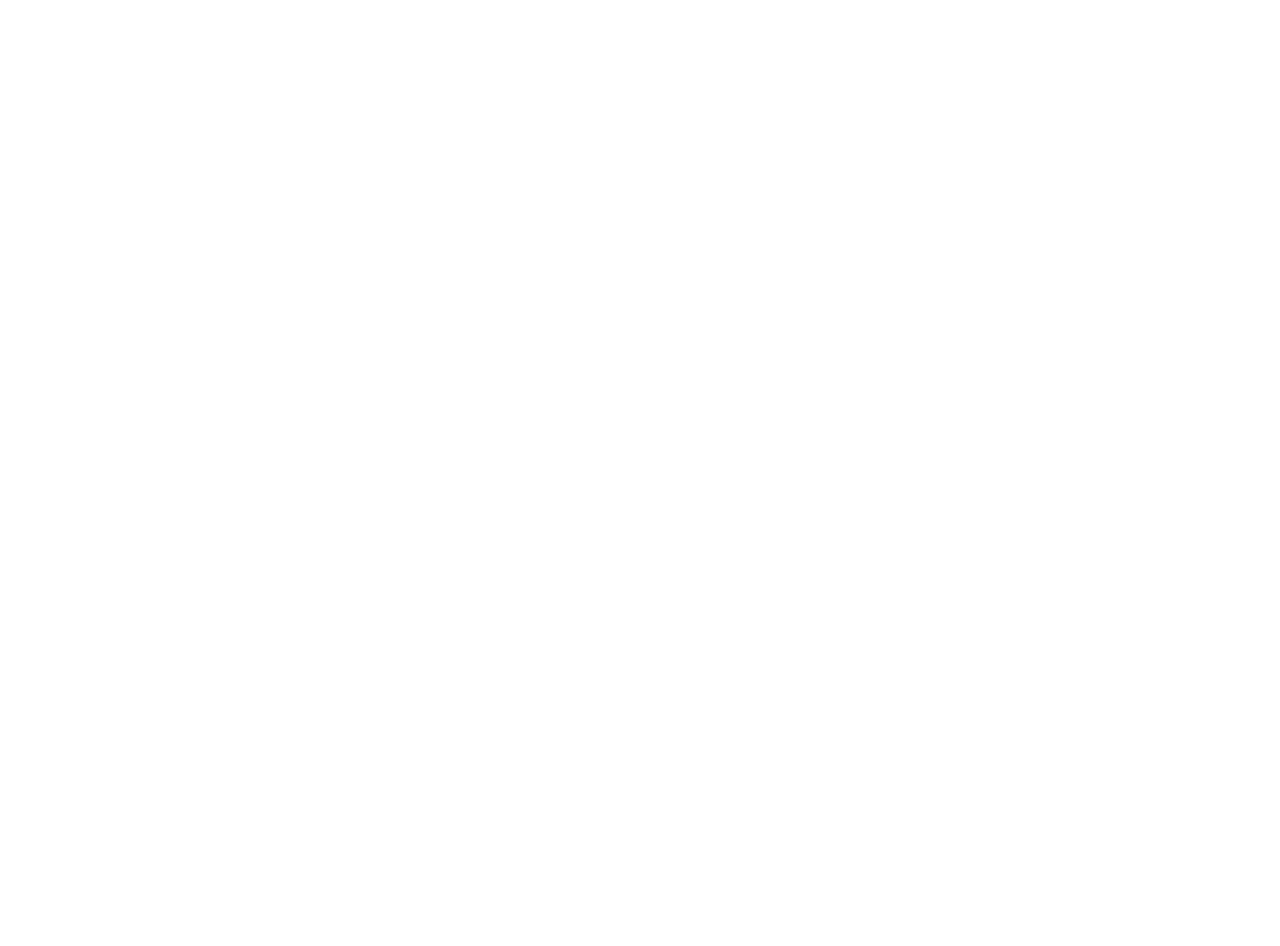
==== commit fd21cb37: "Update index.htm" ====
--- a/index.htm
+++ b/index.htm
@@ -10146,4 +10146,3 @@
 
 /* Help users use markselection to safely style text background */
 span.CodeMirror-selectedtext { background: none; }
-</style><style data-emotion=""></style><style></style></head><body class="body wf-ti20uv wf-ucjhtf" data-wf-unified-tokens="wf-ti20uv"><section class="hero-without-image"><div class="container-2 w-container"><div class="container-work"><h3 class="heading">Tiago Gonçalves</h3><p class="margin-bottom-24px">Product Designer &amp; Illustrator<br>Porto, Portugal</p></div><img src="./tiagogoncalv.es_files/6409c37a142ec4f7c9a3de27_Frame 1.png" loading="lazy" alt="" width="40" class="image"></div></section><section class="features-list"><div class="container-work"><div class="features-wrapper-two"><h4 class="heading-2">About Me</h4><p class="features-paragraph">Product designer, illustrator, dad, problem-solver, video/boardgamer, tinkerer, inappropriately curious, certified geek.</p><p class="features-paragraph">For the past 10 years I've been helping companies in building solid design foundations, creating design systems and implementing workflows that enhance their product, ensure consistency, and make their users happy.</p></div><div class="features-wrapper-two"><h5 class="heading-2">Contact</h5><p class="features-paragraph">Reach me at <a href="mailto:me@tiagogoncalv.es" class="link-alt">me@tiagogoncalv.es</a> and on <a href="https://dribbble.com/tiagovianagoncalves" class="link-alt">Dribbble</a>, <a href="https://www.figma.com/@tiagogoncalves" class="link-alt">Figma</a> or <a href="https://www.linkedin.com/in/tiagovianagoncalves/" class="link-alt">LinkedIn</a>.</p></div><div class="columns-2 w-row"><div class="column w-col w-col-6"><h5 class="heading-2-copy">Work&nbsp;Experience</h5><div class="container-4 w-container"><div class="div-block div-block-2 div-block-3 div-block-4 div-block-5 div-block-6 div-block-7 div-block-8 div-block-9 div-block-10 div-block-11 div-block-12 div-block-13 div-block-14"><p class="features-paragraph work-entry"><a href="https://www.paytient.com/" class="link work">Paytient</a></p></div><p class="features-paragraph-copy">2021-Present</p></div><div class="container-4 w-container"><div class="div-block div-block-2 div-block-3 div-block-4 div-block-5 div-block-6 div-block-7 div-block-8 div-block-9 div-block-10 div-block-11 div-block-12 div-block-13 div-block-14"><p class="features-paragraph work-entry"><a href="https://knokcare.com/" class="link work">knok Healthcare</a></p></div><p class="features-paragraph-copy">2020-2021</p></div><div class="container-4 w-container"><div class="div-block div-block-2 div-block-3 div-block-4 div-block-5 div-block-6 div-block-7 div-block-8 div-block-9 div-block-10 div-block-11 div-block-12 div-block-13 div-block-14"><p class="features-paragraph work-entry"><a href="https://www.nagarro.com/en/services/digital-ventures" class="link work">Nagarro Digital Ventures</a></p></div><p class="features-paragraph-copy">2018-2020</p></div><div class="container-4 w-container"><div class="div-block div-block-2 div-block-3 div-block-4 div-block-5 div-block-6 div-block-7 div-block-8 div-block-9 div-block-10 div-block-11 div-block-12 div-block-13 div-block-14"><p class="features-paragraph work-entry"><a href="https://group.jumia.com/" class="link work">Jumia</a></p></div><p class="features-paragraph-copy">2017-2018</p></div><div class="container-4 w-container"><div class="div-block div-block-2 div-block-3 div-block-4 div-block-5 div-block-6 div-block-7 div-block-8 div-block-9 div-block-10 div-block-11 div-block-12 div-block-13 div-block-14"><p class="features-paragraph work-entry"><a href="https://www.7egend.cr/" class="link work">7egend</a></p></div><p class="features-paragraph-copy">2014-2017</p></div></div><div class="column-2 w-col w-col-6"><h5 class="heading-2-copy">Side Projects</h5><div class="container-4 w-container"><div class="div-block div-block-2 div-block-3 div-block-4 div-block-5 div-block-6 div-block-7 div-block-8 div-block-9 div-block-10 div-block-11 div-block-12 div-block-13 div-block-14"><p class="features-paragraph work-entry"><a href="https://indielayer.com/" class="link work">IndieLayer UI Kit</a></p><img src="./tiagogoncalv.es_files/6409c866adf71d3d2545515b_Interface Arrows Corner Up Right.png" loading="lazy" alt="" class="image-2"></div><p class="features-paragraph-copy">Figma, Vue.js and Nuxt.js UI Kit</p></div><div class="container-4 w-container"><div class="div-block div-block-2 div-block-3 div-block-4 div-block-5 div-block-6 div-block-7 div-block-8 div-block-9 div-block-10 div-block-11 div-block-12 div-block-13 div-block-14"><p class="features-paragraph work-entry"><a href="https://www.figma.com/community/file/1088059168988686975" class="link work">Wireframing Starter Kit</a></p><img src="./tiagogoncalv.es_files/6409c866adf71d3d2545515b_Interface Arrows Corner Up Right.png" loading="lazy" alt="" class="image-2"></div><p class="features-paragraph-copy">Figma Community Resource</p></div><div class="container-4 w-container"><div class="div-block div-block-2 div-block-3 div-block-4 div-block-5 div-block-6 div-block-7 div-block-8 div-block-9 div-block-10 div-block-11 div-block-12 div-block-13 div-block-14"><p class="features-paragraph work-entry"><a href="https://www.figma.com/community/file/1289177669247722618" class="link work">Clean emails UI Kit</a></p><img src="./tiagogoncalv.es_files/6409c866adf71d3d2545515b_Interface Arrows Corner Up Right.png" loading="lazy" alt="" class="image-2"></div><p class="features-paragraph-copy">Figma Community Resource</p></div><div class="container-4 w-container"><div class="div-block div-block-2 div-block-3 div-block-4 div-block-5 div-block-6 div-block-7 div-block-8 div-block-9 div-block-10 div-block-11 div-block-12 div-block-13 div-block-14"><p class="features-paragraph work-entry"><a href="https://www.instagram.com/tiagovianagoncalves/" class="link work">Illustration</a></p><img src="./tiagogoncalv.es_files/6409c866adf71d3d2545515b_Interface Arrows Corner Up Right.png" loading="lazy" alt="" class="image-2"></div><p class="features-paragraph-copy">Instagram</p></div></div></div></div></section><script src="./tiagogoncalv.es_files/jquery-3.5.1.min.dc5e7f18c8.js.download" type="text/javascript" integrity="sha256-9/aliU8dGd2tb6OSsuzixeV4y/faTqgFtohetphbbj0=" crossorigin="anonymous"></script><script src="./tiagogoncalv.es_files/webflow.4e8135d87.js.download" type="text/javascript"></script><div style="display: inline;"><div id="drag-ghost"></div><div class="wf-dgq931" data-theme="d2Light" style="display: contents;"><style>* { box-sizing: border-box; }</style><div class="wf-ti20uv" data-wf-size-context="large" style="display: contents;"><span><button type="button" class="w-reset w-editor-bem-EditSiteButton" style="display: flex; align-items: center; flex-wrap: nowrap; justify-content: center; font-family: Inter, -apple-system, BlinkMacSystemFont, &quot;Segoe UI&quot;, Roboto, Oxygen-Sans, Ubuntu, Cantarell, &quot;Helvetica Neue&quot;, Helvetica, Arial, &quot;Apple Color Emoji&quot;, &quot;Segoe UI Emoji&quot;, &quot;Segoe UI Symbol&quot;, sans-serif; position: fixed; padding: 8px 12px; right: 12px; bottom: 12px; flex: 0 1 auto; font-weight: 600; font-size: 16px; background: linear-gradient(transparent, rgba(0, 0, 0, 0.02)) rgb(246, 246, 246); border-radius: 3px; border: 1px solid rgb(209, 209, 209); color: rgb(51, 51, 51); box-shadow: rgba(0, 0, 0, 0.05) 0px 1px 3px 0px; cursor: default; z-index: 2147483647; transform: translateY(0px); transition: transform 200ms cubic-bezier(0.39, 0.575, 0.565, 1) 0s;"><div class="wf-1rzwxxs --styled-cvOfeZ wf-144jk38"><div><div class="wf-1rzwxxs --styled-cavBBO wf-97hfmv" style="width: 15px; height: 15px;"><svg data-wf-icon="EditIcon" width="16" height="16" viewBox="0 0 16 16" fill="none" xmlns="http://www.w3.org/2000/svg"><path opacity="0.4" fill-rule="evenodd" clip-rule="evenodd" d="M11.1465 6.85359L9.14648 4.85359L9.85359 4.14648L11.8536 6.14648L11.1465 6.85359Z" fill="currentColor"></path><path fill-rule="evenodd" clip-rule="evenodd" d="M10.4393 2.35352C11.0251 1.76774 11.9749 1.76774 12.5607 2.35352L13.6464 3.43931C14.2322 4.0251 14.2322 4.97484 13.6464 5.56063L6.20711 13H3V9.79286L10.4393 2.35352ZM11.8536 3.06063C11.6583 2.86537 11.3417 2.86537 11.1464 3.06063L4 10.2071V12H5.79289L12.9393 4.85352C13.1346 4.65826 13.1346 4.34168 12.9393 4.14642L11.8536 3.06063Z" fill="currentColor"></path></svg></div></div></div>Edit site</button></span></div></div><div style="position: fixed; left: 200px; right: 200px; bottom: 70px; z-index: 2147483647;"></div></div></body></html>--- a/tiagogoncalv.es_files/tiagogoncalv-es.webflow.8f3b43299.css
+++ b/tiagogoncalv.es_files/tiagogoncalv-es.webflow.8f3b43299.css
@@ -0,0 +1,2439 @@
+html {
+  -webkit-text-size-adjust: 100%;
+  -ms-text-size-adjust: 100%;
+  font-family: sans-serif;
+}
+
+body {
+  margin: 0;
+}
+
+article, aside, details, figcaption, figure, footer, header, hgroup, main, menu, nav, section, summary {
+  display: block;
+}
+
+audio, canvas, progress, video {
+  vertical-align: baseline;
+  display: inline-block;
+}
+
+audio:not([controls]) {
+  height: 0;
+  display: none;
+}
+
+[hidden], template {
+  display: none;
+}
+
+a {
+  background-color: rgba(0, 0, 0, 0);
+}
+
+a:active, a:hover {
+  outline: 0;
+}
+
+abbr[title] {
+  border-bottom: 1px dotted;
+}
+
+b, strong {
+  font-weight: bold;
+}
+
+dfn {
+  font-style: italic;
+}
+
+h1 {
+  margin: .67em 0;
+  font-size: 2em;
+}
+
+mark {
+  color: #000;
+  background: #ff0;
+}
+
+small {
+  font-size: 80%;
+}
+
+sub, sup {
+  vertical-align: baseline;
+  font-size: 75%;
+  line-height: 0;
+  position: relative;
+}
+
+sup {
+  top: -.5em;
+}
+
+sub {
+  bottom: -.25em;
+}
+
+img {
+  border: 0;
+}
+
+svg:not(:root) {
+  overflow: hidden;
+}
+
+hr {
+  box-sizing: content-box;
+  height: 0;
+}
+
+pre {
+  overflow: auto;
+}
+
+code, kbd, pre, samp {
+  font-family: monospace;
+  font-size: 1em;
+}
+
+button, input, optgroup, select, textarea {
+  color: inherit;
+  font: inherit;
+  margin: 0;
+}
+
+button {
+  overflow: visible;
+}
+
+button, select {
+  text-transform: none;
+}
+
+button, html input[type="button"], input[type="reset"] {
+  -webkit-appearance: button;
+  cursor: pointer;
+}
+
+button[disabled], html input[disabled] {
+  cursor: default;
+}
+
+button::-moz-focus-inner, input::-moz-focus-inner {
+  border: 0;
+  padding: 0;
+}
+
+input {
+  line-height: normal;
+}
+
+input[type="checkbox"], input[type="radio"] {
+  box-sizing: border-box;
+  padding: 0;
+}
+
+input[type="number"]::-webkit-inner-spin-button, input[type="number"]::-webkit-outer-spin-button {
+  height: auto;
+}
+
+input[type="search"] {
+  -webkit-appearance: none;
+}
+
+input[type="search"]::-webkit-search-cancel-button, input[type="search"]::-webkit-search-decoration {
+  -webkit-appearance: none;
+}
+
+legend {
+  border: 0;
+  padding: 0;
+}
+
+textarea {
+  overflow: auto;
+}
+
+optgroup {
+  font-weight: bold;
+}
+
+table {
+  border-collapse: collapse;
+  border-spacing: 0;
+}
+
+td, th {
+  padding: 0;
+}
+
+@font-face {
+  font-family: webflow-icons;
+  src: url("[data-uri]") format("truetype");
+  font-weight: normal;
+  font-style: normal;
+}
+
+[class^="w-icon-"], [class*=" w-icon-"] {
+  speak: none;
+  font-variant: normal;
+  text-transform: none;
+  -webkit-font-smoothing: antialiased;
+  -moz-osx-font-smoothing: grayscale;
+  font-style: normal;
+  font-weight: normal;
+  line-height: 1;
+  font-family: webflow-icons !important;
+}
+
+.w-icon-slider-right:before {
+  content: "";
+}
+
+.w-icon-slider-left:before {
+  content: "";
+}
+
+.w-icon-nav-menu:before {
+  content: "";
+}
+
+.w-icon-arrow-down:before, .w-icon-dropdown-toggle:before {
+  content: "";
+}
+
+.w-icon-file-upload-remove:before {
+  content: "";
+}
+
+.w-icon-file-upload-icon:before {
+  content: "";
+}
+
+* {
+  box-sizing: border-box;
+}
+
+html {
+  height: 100%;
+}
+
+body {
+  color: #333;
+  background-color: #fff;
+  min-height: 100%;
+  margin: 0;
+  font-family: Arial, sans-serif;
+  font-size: 14px;
+  line-height: 20px;
+}
+
+img {
+  vertical-align: middle;
+  max-width: 100%;
+  display: inline-block;
+}
+
+html.w-mod-touch * {
+  background-attachment: scroll !important;
+}
+
+.w-block {
+  display: block;
+}
+
+.w-inline-block {
+  max-width: 100%;
+  display: inline-block;
+}
+
+.w-clearfix:before, .w-clearfix:after {
+  content: " ";
+  grid-area: 1 / 1 / 2 / 2;
+  display: table;
+}
+
+.w-clearfix:after {
+  clear: both;
+}
+
+.w-hidden {
+  display: none;
+}
+
+.w-button {
+  color: #fff;
+  line-height: inherit;
+  cursor: pointer;
+  background-color: #3898ec;
+  border: 0;
+  border-radius: 0;
+  padding: 9px 15px;
+  text-decoration: none;
+  display: inline-block;
+}
+
+input.w-button {
+  -webkit-appearance: button;
+}
+
+html[data-w-dynpage] [data-w-cloak] {
+  color: rgba(0, 0, 0, 0) !important;
+}
+
+.w-code-block {
+  margin: unset;
+}
+
+pre.w-code-block code {
+  all: inherit;
+}
+
+.w-webflow-badge, .w-webflow-badge * {
+  z-index: auto;
+  visibility: visible;
+  box-sizing: border-box;
+  float: none;
+  clear: none;
+  box-shadow: none;
+  opacity: 1;
+  direction: ltr;
+  font-family: inherit;
+  font-weight: inherit;
+  color: inherit;
+  font-size: inherit;
+  line-height: inherit;
+  font-style: inherit;
+  font-variant: inherit;
+  text-align: inherit;
+  letter-spacing: inherit;
+  -webkit-text-decoration: inherit;
+  text-decoration: inherit;
+  text-indent: 0;
+  text-transform: inherit;
+  text-shadow: none;
+  font-smoothing: auto;
+  vertical-align: baseline;
+  cursor: inherit;
+  white-space: inherit;
+  word-break: normal;
+  word-spacing: normal;
+  word-wrap: normal;
+  background: none;
+  border: 0 rgba(0, 0, 0, 0);
+  border-radius: 0;
+  width: auto;
+  min-width: 0;
+  max-width: none;
+  height: auto;
+  min-height: 0;
+  max-height: none;
+  margin: 0;
+  padding: 0;
+  list-style-type: disc;
+  transition: none;
+  display: block;
+  position: static;
+  top: auto;
+  bottom: auto;
+  left: auto;
+  right: auto;
+  overflow: visible;
+  transform: none;
+}
+
+.w-webflow-badge {
+  white-space: nowrap;
+  cursor: pointer;
+  box-shadow: 0 0 0 1px rgba(0, 0, 0, .1), 0 1px 3px rgba(0, 0, 0, .1);
+  visibility: visible !important;
+  z-index: 2147483647 !important;
+  color: #aaadb0 !important;
+  opacity: 1 !important;
+  background-color: #fff !important;
+  border-radius: 3px !important;
+  width: auto !important;
+  height: auto !important;
+  margin: 0 !important;
+  padding: 6px !important;
+  font-size: 12px !important;
+  line-height: 14px !important;
+  text-decoration: none !important;
+  display: inline-block !important;
+  position: fixed !important;
+  top: auto !important;
+  bottom: 12px !important;
+  left: auto !important;
+  right: 12px !important;
+  overflow: visible !important;
+  transform: none !important;
+}
+
+.w-webflow-badge > img {
+  visibility: visible !important;
+  opacity: 1 !important;
+  vertical-align: middle !important;
+  display: inline-block !important;
+}
+
+h1, h2, h3, h4, h5, h6 {
+  margin-bottom: 10px;
+  font-weight: bold;
+}
+
+h1 {
+  margin-top: 20px;
+  font-size: 38px;
+  line-height: 44px;
+}
+
+h2 {
+  margin-top: 20px;
+  font-size: 32px;
+  line-height: 36px;
+}
+
+h3 {
+  margin-top: 20px;
+  font-size: 24px;
+  line-height: 30px;
+}
+
+h4 {
+  margin-top: 10px;
+  font-size: 18px;
+  line-height: 24px;
+}
+
+h5 {
+  margin-top: 10px;
+  font-size: 14px;
+  line-height: 20px;
+}
+
+h6 {
+  margin-top: 10px;
+  font-size: 12px;
+  line-height: 18px;
+}
+
+p {
+  margin-top: 0;
+  margin-bottom: 10px;
+}
+
+blockquote {
+  border-left: 5px solid #e2e2e2;
+  margin: 0 0 10px;
+  padding: 10px 20px;
+  font-size: 18px;
+  line-height: 22px;
+}
+
+figure {
+  margin: 0 0 10px;
+}
+
+figcaption {
+  text-align: center;
+  margin-top: 5px;
+}
+
+ul, ol {
+  margin-top: 0;
+  margin-bottom: 10px;
+  padding-left: 40px;
+}
+
+.w-list-unstyled {
+  padding-left: 0;
+  list-style: none;
+}
+
+.w-embed:before, .w-embed:after {
+  content: " ";
+  grid-area: 1 / 1 / 2 / 2;
+  display: table;
+}
+
+.w-embed:after {
+  clear: both;
+}
+
+.w-video {
+  width: 100%;
+  padding: 0;
+  position: relative;
+}
+
+.w-video iframe, .w-video object, .w-video embed {
+  border: none;
+  width: 100%;
+  height: 100%;
+  position: absolute;
+  top: 0;
+  left: 0;
+}
+
+fieldset {
+  border: 0;
+  margin: 0;
+  padding: 0;
+}
+
+button, [type="button"], [type="reset"] {
+  cursor: pointer;
+  -webkit-appearance: button;
+  border: 0;
+}
+
+.w-form {
+  margin: 0 0 15px;
+}
+
+.w-form-done {
+  text-align: center;
+  background-color: #ddd;
+  padding: 20px;
+  display: none;
+}
+
+.w-form-fail {
+  background-color: #ffdede;
+  margin-top: 10px;
+  padding: 10px;
+  display: none;
+}
+
+label {
+  margin-bottom: 5px;
+  font-weight: bold;
+  display: block;
+}
+
+.w-input, .w-select {
+  color: #333;
+  vertical-align: middle;
+  background-color: #fff;
+  border: 1px solid #ccc;
+  width: 100%;
+  height: 38px;
+  margin-bottom: 10px;
+  padding: 8px 12px;
+  font-size: 14px;
+  line-height: 1.42857;
+  display: block;
+}
+
+.w-input:-moz-placeholder, .w-select:-moz-placeholder {
+  color: #999;
+}
+
+.w-input::-moz-placeholder, .w-select::-moz-placeholder {
+  color: #999;
+  opacity: 1;
+}
+
+.w-input::-webkit-input-placeholder, .w-select::-webkit-input-placeholder {
+  color: #999;
+}
+
+.w-input:focus, .w-select:focus {
+  border-color: #3898ec;
+  outline: 0;
+}
+
+.w-input[disabled], .w-select[disabled], .w-input[readonly], .w-select[readonly], fieldset[disabled] .w-input, fieldset[disabled] .w-select {
+  cursor: not-allowed;
+}
+
+.w-input[disabled]:not(.w-input-disabled), .w-select[disabled]:not(.w-input-disabled), .w-input[readonly], .w-select[readonly], fieldset[disabled]:not(.w-input-disabled) .w-input, fieldset[disabled]:not(.w-input-disabled) .w-select {
+  background-color: #eee;
+}
+
+textarea.w-input, textarea.w-select {
+  height: auto;
+}
+
+.w-select {
+  background-color: #f3f3f3;
+}
+
+.w-select[multiple] {
+  height: auto;
+}
+
+.w-form-label {
+  cursor: pointer;
+  margin-bottom: 0;
+  font-weight: normal;
+  display: inline-block;
+}
+
+.w-radio {
+  margin-bottom: 5px;
+  padding-left: 20px;
+  display: block;
+}
+
+.w-radio:before, .w-radio:after {
+  content: " ";
+  grid-area: 1 / 1 / 2 / 2;
+  display: table;
+}
+
+.w-radio:after {
+  clear: both;
+}
+
+.w-radio-input {
+  float: left;
+  margin: 3px 0 0 -20px;
+  line-height: normal;
+}
+
+.w-file-upload {
+  margin-bottom: 10px;
+  display: block;
+}
+
+.w-file-upload-input {
+  opacity: 0;
+  z-index: -100;
+  width: .1px;
+  height: .1px;
+  position: absolute;
+  overflow: hidden;
+}
+
+.w-file-upload-default, .w-file-upload-uploading, .w-file-upload-success {
+  color: #333;
+  display: inline-block;
+}
+
+.w-file-upload-error {
+  margin-top: 10px;
+  display: block;
+}
+
+.w-file-upload-default.w-hidden, .w-file-upload-uploading.w-hidden, .w-file-upload-error.w-hidden, .w-file-upload-success.w-hidden {
+  display: none;
+}
+
+.w-file-upload-uploading-btn {
+  cursor: pointer;
+  background-color: #fafafa;
+  border: 1px solid #ccc;
+  margin: 0;
+  padding: 8px 12px;
+  font-size: 14px;
+  font-weight: normal;
+  display: flex;
+}
+
+.w-file-upload-file {
+  background-color: #fafafa;
+  border: 1px solid #ccc;
+  flex-grow: 1;
+  justify-content: space-between;
+  margin: 0;
+  padding: 8px 9px 8px 11px;
+  display: flex;
+}
+
+.w-file-upload-file-name {
+  font-size: 14px;
+  font-weight: normal;
+  display: block;
+}
+
+.w-file-remove-link {
+  cursor: pointer;
+  width: auto;
+  height: auto;
+  margin-top: 3px;
+  margin-left: 10px;
+  padding: 3px;
+  display: block;
+}
+
+.w-icon-file-upload-remove {
+  margin: auto;
+  font-size: 10px;
+}
+
+.w-file-upload-error-msg {
+  color: #ea384c;
+  padding: 2px 0;
+  display: inline-block;
+}
+
+.w-file-upload-info {
+  padding: 0 12px;
+  line-height: 38px;
+  display: inline-block;
+}
+
+.w-file-upload-label {
+  cursor: pointer;
+  background-color: #fafafa;
+  border: 1px solid #ccc;
+  margin: 0;
+  padding: 8px 12px;
+  font-size: 14px;
+  font-weight: normal;
+  display: inline-block;
+}
+
+.w-icon-file-upload-icon, .w-icon-file-upload-uploading {
+  width: 20px;
+  margin-right: 8px;
+  display: inline-block;
+}
+
+.w-icon-file-upload-uploading {
+  height: 20px;
+}
+
+.w-container {
+  max-width: 940px;
+  margin-left: auto;
+  margin-right: auto;
+}
+
+.w-container:before, .w-container:after {
+  content: " ";
+  grid-area: 1 / 1 / 2 / 2;
+  display: table;
+}
+
+.w-container:after {
+  clear: both;
+}
+
+.w-container .w-row {
+  margin-left: -10px;
+  margin-right: -10px;
+}
+
+.w-row:before, .w-row:after {
+  content: " ";
+  grid-area: 1 / 1 / 2 / 2;
+  display: table;
+}
+
+.w-row:after {
+  clear: both;
+}
+
+.w-row .w-row {
+  margin-left: 0;
+  margin-right: 0;
+}
+
+.w-col {
+  float: left;
+  width: 100%;
+  min-height: 1px;
+  padding-left: 10px;
+  padding-right: 10px;
+  position: relative;
+}
+
+.w-col .w-col {
+  padding-left: 0;
+  padding-right: 0;
+}
+
+.w-col-1 {
+  width: 8.33333%;
+}
+
+.w-col-2 {
+  width: 16.6667%;
+}
+
+.w-col-3 {
+  width: 25%;
+}
+
+.w-col-4 {
+  width: 33.3333%;
+}
+
+.w-col-5 {
+  width: 41.6667%;
+}
+
+.w-col-6 {
+  width: 50%;
+}
+
+.w-col-7 {
+  width: 58.3333%;
+}
+
+.w-col-8 {
+  width: 66.6667%;
+}
+
+.w-col-9 {
+  width: 75%;
+}
+
+.w-col-10 {
+  width: 83.3333%;
+}
+
+.w-col-11 {
+  width: 91.6667%;
+}
+
+.w-col-12 {
+  width: 100%;
+}
+
+.w-hidden-main {
+  display: none !important;
+}
+
+@media screen and (max-width: 991px) {
+  .w-container {
+    max-width: 728px;
+  }
+
+  .w-hidden-main {
+    display: inherit !important;
+  }
+
+  .w-hidden-medium {
+    display: none !important;
+  }
+
+  .w-col-medium-1 {
+    width: 8.33333%;
+  }
+
+  .w-col-medium-2 {
+    width: 16.6667%;
+  }
+
+  .w-col-medium-3 {
+    width: 25%;
+  }
+
+  .w-col-medium-4 {
+    width: 33.3333%;
+  }
+
+  .w-col-medium-5 {
+    width: 41.6667%;
+  }
+
+  .w-col-medium-6 {
+    width: 50%;
+  }
+
+  .w-col-medium-7 {
+    width: 58.3333%;
+  }
+
+  .w-col-medium-8 {
+    width: 66.6667%;
+  }
+
+  .w-col-medium-9 {
+    width: 75%;
+  }
+
+  .w-col-medium-10 {
+    width: 83.3333%;
+  }
+
+  .w-col-medium-11 {
+    width: 91.6667%;
+  }
+
+  .w-col-medium-12 {
+    width: 100%;
+  }
+
+  .w-col-stack {
+    width: 100%;
+    left: auto;
+    right: auto;
+  }
+}
+
+@media screen and (max-width: 767px) {
+  .w-hidden-main, .w-hidden-medium {
+    display: inherit !important;
+  }
+
+  .w-hidden-small {
+    display: none !important;
+  }
+
+  .w-row, .w-container .w-row {
+    margin-left: 0;
+    margin-right: 0;
+  }
+
+  .w-col {
+    width: 100%;
+    left: auto;
+    right: auto;
+  }
+
+  .w-col-small-1 {
+    width: 8.33333%;
+  }
+
+  .w-col-small-2 {
+    width: 16.6667%;
+  }
+
+  .w-col-small-3 {
+    width: 25%;
+  }
+
+  .w-col-small-4 {
+    width: 33.3333%;
+  }
+
+  .w-col-small-5 {
+    width: 41.6667%;
+  }
+
+  .w-col-small-6 {
+    width: 50%;
+  }
+
+  .w-col-small-7 {
+    width: 58.3333%;
+  }
+
+  .w-col-small-8 {
+    width: 66.6667%;
+  }
+
+  .w-col-small-9 {
+    width: 75%;
+  }
+
+  .w-col-small-10 {
+    width: 83.3333%;
+  }
+
+  .w-col-small-11 {
+    width: 91.6667%;
+  }
+
+  .w-col-small-12 {
+    width: 100%;
+  }
+}
+
+@media screen and (max-width: 479px) {
+  .w-container {
+    max-width: none;
+  }
+
+  .w-hidden-main, .w-hidden-medium, .w-hidden-small {
+    display: inherit !important;
+  }
+
+  .w-hidden-tiny {
+    display: none !important;
+  }
+
+  .w-col {
+    width: 100%;
+  }
+
+  .w-col-tiny-1 {
+    width: 8.33333%;
+  }
+
+  .w-col-tiny-2 {
+    width: 16.6667%;
+  }
+
+  .w-col-tiny-3 {
+    width: 25%;
+  }
+
+  .w-col-tiny-4 {
+    width: 33.3333%;
+  }
+
+  .w-col-tiny-5 {
+    width: 41.6667%;
+  }
+
+  .w-col-tiny-6 {
+    width: 50%;
+  }
+
+  .w-col-tiny-7 {
+    width: 58.3333%;
+  }
+
+  .w-col-tiny-8 {
+    width: 66.6667%;
+  }
+
+  .w-col-tiny-9 {
+    width: 75%;
+  }
+
+  .w-col-tiny-10 {
+    width: 83.3333%;
+  }
+
+  .w-col-tiny-11 {
+    width: 91.6667%;
+  }
+
+  .w-col-tiny-12 {
+    width: 100%;
+  }
+}
+
+.w-widget {
+  position: relative;
+}
+
+.w-widget-map {
+  width: 100%;
+  height: 400px;
+}
+
+.w-widget-map label {
+  width: auto;
+  display: inline;
+}
+
+.w-widget-map img {
+  max-width: inherit;
+}
+
+.w-widget-map .gm-style-iw {
+  text-align: center;
+}
+
+.w-widget-map .gm-style-iw > button {
+  display: none !important;
+}
+
+.w-widget-twitter {
+  overflow: hidden;
+}
+
+.w-widget-twitter-count-shim {
+  vertical-align: top;
+  text-align: center;
+  background: #fff;
+  border: 1px solid #758696;
+  border-radius: 3px;
+  width: 28px;
+  height: 20px;
+  display: inline-block;
+  position: relative;
+}
+
+.w-widget-twitter-count-shim * {
+  pointer-events: none;
+  -webkit-user-select: none;
+  -ms-user-select: none;
+  user-select: none;
+}
+
+.w-widget-twitter-count-shim .w-widget-twitter-count-inner {
+  text-align: center;
+  color: #999;
+  font-family: serif;
+  font-size: 15px;
+  line-height: 12px;
+  position: relative;
+}
+
+.w-widget-twitter-count-shim .w-widget-twitter-count-clear {
+  display: block;
+  position: relative;
+}
+
+.w-widget-twitter-count-shim.w--large {
+  width: 36px;
+  height: 28px;
+}
+
+.w-widget-twitter-count-shim.w--large .w-widget-twitter-count-inner {
+  font-size: 18px;
+  line-height: 18px;
+}
+
+.w-widget-twitter-count-shim:not(.w--vertical) {
+  margin-left: 5px;
+  margin-right: 8px;
+}
+
+.w-widget-twitter-count-shim:not(.w--vertical).w--large {
+  margin-left: 6px;
+}
+
+.w-widget-twitter-count-shim:not(.w--vertical):before, .w-widget-twitter-count-shim:not(.w--vertical):after {
+  content: " ";
+  pointer-events: none;
+  border: solid rgba(0, 0, 0, 0);
+  width: 0;
+  height: 0;
+  position: absolute;
+  top: 50%;
+  left: 0;
+}
+
+.w-widget-twitter-count-shim:not(.w--vertical):before {
+  border-width: 4px;
+  border-color: rgba(117, 134, 150, 0) #5d6c7b rgba(117, 134, 150, 0) rgba(117, 134, 150, 0);
+  margin-top: -4px;
+  margin-left: -9px;
+}
+
+.w-widget-twitter-count-shim:not(.w--vertical).w--large:before {
+  border-width: 5px;
+  margin-top: -5px;
+  margin-left: -10px;
+}
+
+.w-widget-twitter-count-shim:not(.w--vertical):after {
+  border-width: 4px;
+  border-color: rgba(255, 255, 255, 0) #fff rgba(255, 255, 255, 0) rgba(255, 255, 255, 0);
+  margin-top: -4px;
+  margin-left: -8px;
+}
+
+.w-widget-twitter-count-shim:not(.w--vertical).w--large:after {
+  border-width: 5px;
+  margin-top: -5px;
+  margin-left: -9px;
+}
+
+.w-widget-twitter-count-shim.w--vertical {
+  width: 61px;
+  height: 33px;
+  margin-bottom: 8px;
+}
+
+.w-widget-twitter-count-shim.w--vertical:before, .w-widget-twitter-count-shim.w--vertical:after {
+  content: " ";
+  pointer-events: none;
+  border: solid rgba(0, 0, 0, 0);
+  width: 0;
+  height: 0;
+  position: absolute;
+  top: 100%;
+  left: 50%;
+}
+
+.w-widget-twitter-count-shim.w--vertical:before {
+  border-width: 5px;
+  border-color: #5d6c7b rgba(117, 134, 150, 0) rgba(117, 134, 150, 0);
+  margin-left: -5px;
+}
+
+.w-widget-twitter-count-shim.w--vertical:after {
+  border-width: 4px;
+  border-color: #fff rgba(255, 255, 255, 0) rgba(255, 255, 255, 0);
+  margin-left: -4px;
+}
+
+.w-widget-twitter-count-shim.w--vertical .w-widget-twitter-count-inner {
+  font-size: 18px;
+  line-height: 22px;
+}
+
+.w-widget-twitter-count-shim.w--vertical.w--large {
+  width: 76px;
+}
+
+.w-background-video {
+  color: #fff;
+  height: 500px;
+  position: relative;
+  overflow: hidden;
+}
+
+.w-background-video > video {
+  object-fit: cover;
+  z-index: -100;
+  background-position: 50%;
+  background-size: cover;
+  width: 100%;
+  height: 100%;
+  margin: auto;
+  position: absolute;
+  top: -100%;
+  bottom: -100%;
+  left: -100%;
+  right: -100%;
+}
+
+.w-background-video > video::-webkit-media-controls-start-playback-button {
+  -webkit-appearance: none;
+  display: none !important;
+}
+
+.w-background-video--control {
+  background-color: rgba(0, 0, 0, 0);
+  padding: 0;
+  position: absolute;
+  bottom: 1em;
+  right: 1em;
+}
+
+.w-background-video--control > [hidden] {
+  display: none !important;
+}
+
+.w-slider {
+  text-align: center;
+  clear: both;
+  -webkit-tap-highlight-color: rgba(0, 0, 0, 0);
+  tap-highlight-color: rgba(0, 0, 0, 0);
+  background: #ddd;
+  height: 300px;
+  position: relative;
+}
+
+.w-slider-mask {
+  z-index: 1;
+  white-space: nowrap;
+  height: 100%;
+  display: block;
+  position: relative;
+  left: 0;
+  right: 0;
+  overflow: hidden;
+}
+
+.w-slide {
+  vertical-align: top;
+  white-space: normal;
+  text-align: left;
+  width: 100%;
+  height: 100%;
+  display: inline-block;
+  position: relative;
+}
+
+.w-slider-nav {
+  z-index: 2;
+  text-align: center;
+  -webkit-tap-highlight-color: rgba(0, 0, 0, 0);
+  tap-highlight-color: rgba(0, 0, 0, 0);
+  height: 40px;
+  margin: auto;
+  padding-top: 10px;
+  position: absolute;
+  top: auto;
+  bottom: 0;
+  left: 0;
+  right: 0;
+}
+
+.w-slider-nav.w-round > div {
+  border-radius: 100%;
+}
+
+.w-slider-nav.w-num > div {
+  font-size: inherit;
+  line-height: inherit;
+  width: auto;
+  height: auto;
+  padding: .2em .5em;
+}
+
+.w-slider-nav.w-shadow > div {
+  box-shadow: 0 0 3px rgba(51, 51, 51, .4);
+}
+
+.w-slider-nav-invert {
+  color: #fff;
+}
+
+.w-slider-nav-invert > div {
+  background-color: rgba(34, 34, 34, .4);
+}
+
+.w-slider-nav-invert > div.w-active {
+  background-color: #222;
+}
+
+.w-slider-dot {
+  cursor: pointer;
+  background-color: rgba(255, 255, 255, .4);
+  width: 1em;
+  height: 1em;
+  margin: 0 3px .5em;
+  transition: background-color .1s, color .1s;
+  display: inline-block;
+  position: relative;
+}
+
+.w-slider-dot.w-active {
+  background-color: #fff;
+}
+
+.w-slider-dot:focus {
+  outline: none;
+  box-shadow: 0 0 0 2px #fff;
+}
+
+.w-slider-dot:focus.w-active {
+  box-shadow: none;
+}
+
+.w-slider-arrow-left, .w-slider-arrow-right {
+  cursor: pointer;
+  color: #fff;
+  -webkit-tap-highlight-color: rgba(0, 0, 0, 0);
+  tap-highlight-color: rgba(0, 0, 0, 0);
+  -webkit-user-select: none;
+  -ms-user-select: none;
+  user-select: none;
+  width: 80px;
+  margin: auto;
+  font-size: 40px;
+  position: absolute;
+  top: 0;
+  bottom: 0;
+  left: 0;
+  right: 0;
+  overflow: hidden;
+}
+
+.w-slider-arrow-left [class^="w-icon-"], .w-slider-arrow-right [class^="w-icon-"], .w-slider-arrow-left [class*=" w-icon-"], .w-slider-arrow-right [class*=" w-icon-"] {
+  position: absolute;
+}
+
+.w-slider-arrow-left:focus, .w-slider-arrow-right:focus {
+  outline: 0;
+}
+
+.w-slider-arrow-left {
+  z-index: 3;
+  right: auto;
+}
+
+.w-slider-arrow-right {
+  z-index: 4;
+  left: auto;
+}
+
+.w-icon-slider-left, .w-icon-slider-right {
+  width: 1em;
+  height: 1em;
+  margin: auto;
+  top: 0;
+  bottom: 0;
+  left: 0;
+  right: 0;
+}
+
+.w-slider-aria-label {
+  clip: rect(0 0 0 0);
+  border: 0;
+  width: 1px;
+  height: 1px;
+  margin: -1px;
+  padding: 0;
+  position: absolute;
+  overflow: hidden;
+}
+
+.w-slider-force-show {
+  display: block !important;
+}
+
+.w-dropdown {
+  text-align: left;
+  z-index: 900;
+  margin-left: auto;
+  margin-right: auto;
+  display: inline-block;
+  position: relative;
+}
+
+.w-dropdown-btn, .w-dropdown-toggle, .w-dropdown-link {
+  vertical-align: top;
+  color: #222;
+  text-align: left;
+  white-space: nowrap;
+  margin-left: auto;
+  margin-right: auto;
+  padding: 20px;
+  text-decoration: none;
+  position: relative;
+}
+
+.w-dropdown-toggle {
+  -webkit-user-select: none;
+  -ms-user-select: none;
+  user-select: none;
+  cursor: pointer;
+  padding-right: 40px;
+  display: inline-block;
+}
+
+.w-dropdown-toggle:focus {
+  outline: 0;
+}
+
+.w-icon-dropdown-toggle {
+  width: 1em;
+  height: 1em;
+  margin: auto 20px auto auto;
+  position: absolute;
+  top: 0;
+  bottom: 0;
+  right: 0;
+}
+
+.w-dropdown-list {
+  background: #ddd;
+  min-width: 100%;
+  display: none;
+  position: absolute;
+}
+
+.w-dropdown-list.w--open {
+  display: block;
+}
+
+.w-dropdown-link {
+  color: #222;
+  padding: 10px 20px;
+  display: block;
+}
+
+.w-dropdown-link.w--current {
+  color: #0082f3;
+}
+
+.w-dropdown-link:focus {
+  outline: 0;
+}
+
+@media screen and (max-width: 767px) {
+  .w-nav-brand {
+    padding-left: 10px;
+  }
+}
+
+.w-lightbox-backdrop {
+  cursor: auto;
+  letter-spacing: normal;
+  text-indent: 0;
+  text-shadow: none;
+  text-transform: none;
+  visibility: visible;
+  white-space: normal;
+  word-break: normal;
+  word-spacing: normal;
+  word-wrap: normal;
+  color: #fff;
+  text-align: center;
+  z-index: 2000;
+  opacity: 0;
+  -webkit-user-select: none;
+  -moz-user-select: none;
+  -webkit-tap-highlight-color: transparent;
+  background: rgba(0, 0, 0, .9);
+  outline: 0;
+  font-family: Helvetica Neue, Helvetica, Ubuntu, Segoe UI, Verdana, sans-serif;
+  font-size: 17px;
+  font-style: normal;
+  font-weight: 300;
+  line-height: 1.2;
+  list-style: disc;
+  position: fixed;
+  top: 0;
+  bottom: 0;
+  left: 0;
+  right: 0;
+  -webkit-transform: translate(0);
+}
+
+.w-lightbox-backdrop, .w-lightbox-container {
+  -webkit-overflow-scrolling: touch;
+  height: 100%;
+  overflow: auto;
+}
+
+.w-lightbox-content {
+  height: 100vh;
+  position: relative;
+  overflow: hidden;
+}
+
+.w-lightbox-view {
+  opacity: 0;
+  width: 100vw;
+  height: 100vh;
+  position: absolute;
+}
+
+.w-lightbox-view:before {
+  content: "";
+  height: 100vh;
+}
+
+.w-lightbox-group, .w-lightbox-group .w-lightbox-view, .w-lightbox-group .w-lightbox-view:before {
+  height: 86vh;
+}
+
+.w-lightbox-frame, .w-lightbox-view:before {
+  vertical-align: middle;
+  display: inline-block;
+}
+
+.w-lightbox-figure {
+  margin: 0;
+  position: relative;
+}
+
+.w-lightbox-group .w-lightbox-figure {
+  cursor: pointer;
+}
+
+.w-lightbox-img {
+  width: auto;
+  max-width: none;
+  height: auto;
+}
+
+.w-lightbox-image {
+  float: none;
+  max-width: 100vw;
+  max-height: 100vh;
+  display: block;
+}
+
+.w-lightbox-group .w-lightbox-image {
+  max-height: 86vh;
+}
+
+.w-lightbox-caption {
+  text-align: left;
+  text-overflow: ellipsis;
+  white-space: nowrap;
+  background: rgba(0, 0, 0, .4);
+  padding: .5em 1em;
+  position: absolute;
+  bottom: 0;
+  left: 0;
+  right: 0;
+  overflow: hidden;
+}
+
+.w-lightbox-embed {
+  width: 100%;
+  height: 100%;
+  position: absolute;
+  top: 0;
+  bottom: 0;
+  left: 0;
+  right: 0;
+}
+
+.w-lightbox-control {
+  cursor: pointer;
+  background-position: center;
+  background-repeat: no-repeat;
+  background-size: 24px;
+  width: 4em;
+  transition: all .3s;
+  position: absolute;
+  top: 0;
+}
+
+.w-lightbox-left {
+  background-image: url("[data-uri]");
+  display: none;
+  bottom: 0;
+  left: 0;
+}
+
+.w-lightbox-right {
+  background-image: url("[data-uri]");
+  display: none;
+  bottom: 0;
+  right: 0;
+}
+
+.w-lightbox-close {
+  background-image: url("[data-uri]");
+  background-size: 18px;
+  height: 2.6em;
+  right: 0;
+}
+
+.w-lightbox-strip {
+  white-space: nowrap;
+  padding: 0 1vh;
+  line-height: 0;
+  position: absolute;
+  bottom: 0;
+  left: 0;
+  right: 0;
+  overflow-x: auto;
+  overflow-y: hidden;
+}
+
+.w-lightbox-item {
+  box-sizing: content-box;
+  cursor: pointer;
+  width: 10vh;
+  padding: 2vh 1vh;
+  display: inline-block;
+  -webkit-transform: translate3d(0, 0, 0);
+}
+
+.w-lightbox-active {
+  opacity: .3;
+}
+
+.w-lightbox-thumbnail {
+  background: #222;
+  height: 10vh;
+  position: relative;
+  overflow: hidden;
+}
+
+.w-lightbox-thumbnail-image {
+  position: absolute;
+  top: 0;
+  left: 0;
+}
+
+.w-lightbox-thumbnail .w-lightbox-tall {
+  width: 100%;
+  top: 50%;
+  transform: translate(0, -50%);
+}
+
+.w-lightbox-thumbnail .w-lightbox-wide {
+  height: 100%;
+  left: 50%;
+  transform: translate(-50%);
+}
+
+.w-lightbox-spinner {
+  box-sizing: border-box;
+  border: 5px solid rgba(0, 0, 0, .4);
+  border-radius: 50%;
+  width: 40px;
+  height: 40px;
+  margin-top: -20px;
+  margin-left: -20px;
+  animation: .8s linear infinite spin;
+  position: absolute;
+  top: 50%;
+  left: 50%;
+}
+
+.w-lightbox-spinner:after {
+  content: "";
+  border: 3px solid rgba(0, 0, 0, 0);
+  border-bottom-color: #fff;
+  border-radius: 50%;
+  position: absolute;
+  top: -4px;
+  bottom: -4px;
+  left: -4px;
+  right: -4px;
+}
+
+.w-lightbox-hide {
+  display: none;
+}
+
+.w-lightbox-noscroll {
+  overflow: hidden;
+}
+
+@media (min-width: 768px) {
+  .w-lightbox-content {
+    height: 96vh;
+    margin-top: 2vh;
+  }
+
+  .w-lightbox-view, .w-lightbox-view:before {
+    height: 96vh;
+  }
+
+  .w-lightbox-group, .w-lightbox-group .w-lightbox-view, .w-lightbox-group .w-lightbox-view:before {
+    height: 84vh;
+  }
+
+  .w-lightbox-image {
+    max-width: 96vw;
+    max-height: 96vh;
+  }
+
+  .w-lightbox-group .w-lightbox-image {
+    max-width: 82.3vw;
+    max-height: 84vh;
+  }
+
+  .w-lightbox-left, .w-lightbox-right {
+    opacity: .5;
+    display: block;
+  }
+
+  .w-lightbox-close {
+    opacity: .8;
+  }
+
+  .w-lightbox-control:hover {
+    opacity: 1;
+  }
+}
+
+.w-lightbox-inactive, .w-lightbox-inactive:hover {
+  opacity: 0;
+}
+
+.w-richtext:before, .w-richtext:after {
+  content: " ";
+  grid-area: 1 / 1 / 2 / 2;
+  display: table;
+}
+
+.w-richtext:after {
+  clear: both;
+}
+
+.w-richtext[contenteditable="true"]:before, .w-richtext[contenteditable="true"]:after {
+  white-space: initial;
+}
+
+.w-richtext ol, .w-richtext ul {
+  overflow: hidden;
+}
+
+.w-richtext .w-richtext-figure-selected.w-richtext-figure-type-video div:after, .w-richtext .w-richtext-figure-selected[data-rt-type="video"] div:after, .w-richtext .w-richtext-figure-selected.w-richtext-figure-type-image div, .w-richtext .w-richtext-figure-selected[data-rt-type="image"] div {
+  outline: 2px solid #2895f7;
+}
+
+.w-richtext figure.w-richtext-figure-type-video > div:after, .w-richtext figure[data-rt-type="video"] > div:after {
+  content: "";
+  display: none;
+  position: absolute;
+  top: 0;
+  bottom: 0;
+  left: 0;
+  right: 0;
+}
+
+.w-richtext figure {
+  max-width: 60%;
+  position: relative;
+}
+
+.w-richtext figure > div:before {
+  cursor: default !important;
+}
+
+.w-richtext figure img {
+  width: 100%;
+}
+
+.w-richtext figure figcaption.w-richtext-figcaption-placeholder {
+  opacity: .6;
+}
+
+.w-richtext figure div {
+  color: rgba(0, 0, 0, 0);
+  font-size: 0;
+}
+
+.w-richtext figure.w-richtext-figure-type-image, .w-richtext figure[data-rt-type="image"] {
+  display: table;
+}
+
+.w-richtext figure.w-richtext-figure-type-image > div, .w-richtext figure[data-rt-type="image"] > div {
+  display: inline-block;
+}
+
+.w-richtext figure.w-richtext-figure-type-image > figcaption, .w-richtext figure[data-rt-type="image"] > figcaption {
+  caption-side: bottom;
+  display: table-caption;
+}
+
+.w-richtext figure.w-richtext-figure-type-video, .w-richtext figure[data-rt-type="video"] {
+  width: 60%;
+  height: 0;
+}
+
+.w-richtext figure.w-richtext-figure-type-video iframe, .w-richtext figure[data-rt-type="video"] iframe {
+  width: 100%;
+  height: 100%;
+  position: absolute;
+  top: 0;
+  left: 0;
+}
+
+.w-richtext figure.w-richtext-figure-type-video > div, .w-richtext figure[data-rt-type="video"] > div {
+  width: 100%;
+}
+
+.w-richtext figure.w-richtext-align-center {
+  clear: both;
+  margin-left: auto;
+  margin-right: auto;
+}
+
+.w-richtext figure.w-richtext-align-center.w-richtext-figure-type-image > div, .w-richtext figure.w-richtext-align-center[data-rt-type="image"] > div {
+  max-width: 100%;
+}
+
+.w-richtext figure.w-richtext-align-normal {
+  clear: both;
+}
+
+.w-richtext figure.w-richtext-align-fullwidth {
+  text-align: center;
+  clear: both;
+  width: 100%;
+  max-width: 100%;
+  margin-left: auto;
+  margin-right: auto;
+  display: block;
+}
+
+.w-richtext figure.w-richtext-align-fullwidth > div {
+  padding-bottom: inherit;
+  display: inline-block;
+}
+
+.w-richtext figure.w-richtext-align-fullwidth > figcaption {
+  display: block;
+}
+
+.w-richtext figure.w-richtext-align-floatleft {
+  float: left;
+  clear: none;
+  margin-right: 15px;
+}
+
+.w-richtext figure.w-richtext-align-floatright {
+  float: right;
+  clear: none;
+  margin-left: 15px;
+}
+
+.w-nav {
+  z-index: 1000;
+  background: #ddd;
+  position: relative;
+}
+
+.w-nav:before, .w-nav:after {
+  content: " ";
+  grid-area: 1 / 1 / 2 / 2;
+  display: table;
+}
+
+.w-nav:after {
+  clear: both;
+}
+
+.w-nav-brand {
+  float: left;
+  color: #333;
+  text-decoration: none;
+  position: relative;
+}
+
+.w-nav-link {
+  vertical-align: top;
+  color: #222;
+  text-align: left;
+  margin-left: auto;
+  margin-right: auto;
+  padding: 20px;
+  text-decoration: none;
+  display: inline-block;
+  position: relative;
+}
+
+.w-nav-link.w--current {
+  color: #0082f3;
+}
+
+.w-nav-menu {
+  float: right;
+  position: relative;
+}
+
+[data-nav-menu-open] {
+  text-align: center;
+  background: #c8c8c8;
+  min-width: 200px;
+  position: absolute;
+  top: 100%;
+  left: 0;
+  right: 0;
+  overflow: visible;
+  display: block !important;
+}
+
+.w--nav-link-open {
+  display: block;
+  position: relative;
+}
+
+.w-nav-overlay {
+  width: 100%;
+  display: none;
+  position: absolute;
+  top: 100%;
+  left: 0;
+  right: 0;
+  overflow: hidden;
+}
+
+.w-nav-overlay [data-nav-menu-open] {
+  top: 0;
+}
+
+.w-nav[data-animation="over-left"] .w-nav-overlay {
+  width: auto;
+}
+
+.w-nav[data-animation="over-left"] .w-nav-overlay, .w-nav[data-animation="over-left"] [data-nav-menu-open] {
+  z-index: 1;
+  top: 0;
+  right: auto;
+}
+
+.w-nav[data-animation="over-right"] .w-nav-overlay {
+  width: auto;
+}
+
+.w-nav[data-animation="over-right"] .w-nav-overlay, .w-nav[data-animation="over-right"] [data-nav-menu-open] {
+  z-index: 1;
+  top: 0;
+  left: auto;
+}
+
+.w-nav-button {
+  float: right;
+  cursor: pointer;
+  -webkit-tap-highlight-color: rgba(0, 0, 0, 0);
+  tap-highlight-color: rgba(0, 0, 0, 0);
+  -webkit-user-select: none;
+  -ms-user-select: none;
+  user-select: none;
+  padding: 18px;
+  font-size: 24px;
+  display: none;
+  position: relative;
+}
+
+.w-nav-button:focus {
+  outline: 0;
+}
+
+.w-nav-button.w--open {
+  color: #fff;
+  background-color: #c8c8c8;
+}
+
+.w-nav[data-collapse="all"] .w-nav-menu {
+  display: none;
+}
+
+.w-nav[data-collapse="all"] .w-nav-button, .w--nav-dropdown-open, .w--nav-dropdown-toggle-open {
+  display: block;
+}
+
+.w--nav-dropdown-list-open {
+  position: static;
+}
+
+@media screen and (max-width: 991px) {
+  .w-nav[data-collapse="medium"] .w-nav-menu {
+    display: none;
+  }
+
+  .w-nav[data-collapse="medium"] .w-nav-button {
+    display: block;
+  }
+}
+
+@media screen and (max-width: 767px) {
+  .w-nav[data-collapse="small"] .w-nav-menu {
+    display: none;
+  }
+
+  .w-nav[data-collapse="small"] .w-nav-button {
+    display: block;
+  }
+
+  .w-nav-brand {
+    padding-left: 10px;
+  }
+}
+
+@media screen and (max-width: 479px) {
+  .w-nav[data-collapse="tiny"] .w-nav-menu {
+    display: none;
+  }
+
+  .w-nav[data-collapse="tiny"] .w-nav-button {
+    display: block;
+  }
+}
+
+.w-tabs {
+  position: relative;
+}
+
+.w-tabs:before, .w-tabs:after {
+  content: " ";
+  grid-area: 1 / 1 / 2 / 2;
+  display: table;
+}
+
+.w-tabs:after {
+  clear: both;
+}
+
+.w-tab-menu {
+  position: relative;
+}
+
+.w-tab-link {
+  vertical-align: top;
+  text-align: left;
+  cursor: pointer;
+  color: #222;
+  background-color: #ddd;
+  padding: 9px 30px;
+  text-decoration: none;
+  display: inline-block;
+  position: relative;
+}
+
+.w-tab-link.w--current {
+  background-color: #c8c8c8;
+}
+
+.w-tab-link:focus {
+  outline: 0;
+}
+
+.w-tab-content {
+  display: block;
+  position: relative;
+  overflow: hidden;
+}
+
+.w-tab-pane {
+  display: none;
+  position: relative;
+}
+
+.w--tab-active {
+  display: block;
+}
+
+@media screen and (max-width: 479px) {
+  .w-tab-link {
+    display: block;
+  }
+}
+
+.w-ix-emptyfix:after {
+  content: "";
+}
+
+@keyframes spin {
+  0% {
+    transform: rotate(0);
+  }
+
+  100% {
+    transform: rotate(360deg);
+  }
+}
+
+.w-dyn-empty {
+  background-color: #ddd;
+  padding: 10px;
+}
+
+.w-dyn-hide, .w-dyn-bind-empty, .w-condition-invisible {
+  display: none !important;
+}
+
+.wf-layout-layout {
+  display: grid;
+}
+
+.w-code-component > * {
+  width: 100%;
+  height: 100%;
+  position: absolute;
+  top: 0;
+  left: 0;
+}
+
+body {
+  color: #333;
+  font-family: Arial, Helvetica Neue, Helvetica, sans-serif;
+  font-size: 14px;
+  line-height: 20px;
+}
+
+a {
+  color: #fff;
+  cursor: pointer;
+  border: 1px #ebebeb;
+  border-bottom: 1px solid #5e5e5e;
+  text-decoration: none;
+  transition: border-color .2s;
+}
+
+.hero-without-image {
+  background-color: #171717;
+  background-image: url("https://assets-global.website-files.com/6408bd60045731c9a76555f3/6409c4982ae09626431f4a9d_IMG_20170201_230038%202.png");
+  background-position: 0%;
+  background-repeat: no-repeat;
+  background-size: cover;
+  border-bottom: 1px solid #323232;
+  padding: 66px 30px;
+  position: relative;
+}
+
+.container-work {
+  width: 100%;
+  max-width: 640px;
+  margin-left: auto;
+  margin-right: auto;
+  padding-bottom: 0;
+  display: block;
+}
+
+.margin-bottom-24px {
+  color: #aaa;
+  margin-bottom: 0;
+  font-family: Generalsans, Arial, sans-serif;
+  font-size: 16px;
+  font-weight: 400;
+  line-height: 23px;
+}
+
+.features-list {
+  color: #fff;
+  border: 1px #000;
+  padding: 64px 30px;
+  font-family: Generalsans, Arial, sans-serif;
+  position: relative;
+}
+
+.features-wrapper-two {
+  flex-direction: column;
+  justify-content: space-between;
+  align-items: flex-start;
+  padding-bottom: 8px;
+  display: flex;
+}
+
+.features-paragraph {
+  color: #aaa;
+  margin-bottom: 24px;
+  font-size: 16px;
+  line-height: 165%;
+}
+
+.features-paragraph.work-entry {
+  margin-bottom: 2px;
+  display: flex;
+}
+
+.footer-dark {
+  float: none;
+  clear: none;
+  background-color: #171717;
+  border-top: 1px #323232;
+  border-bottom: 1px #e4ebf3;
+  flex-wrap: nowrap;
+  justify-content: center;
+  align-items: baseline;
+  padding: 16px 30px;
+  display: block;
+  position: -webkit-sticky;
+  position: sticky;
+  top: auto;
+  bottom: 0%;
+  left: 0%;
+  right: 0%;
+}
+
+.footer-copyright-center {
+  color: #bebebe;
+  text-align: center;
+  font-family: Generalsans, Arial, sans-serif;
+  font-size: 14px;
+  line-height: 16px;
+}
+
+.heading {
+  color: #fff;
+  margin-top: 0;
+  margin-bottom: 0;
+  padding-bottom: 0;
+  font-family: Generalsans, Arial, sans-serif;
+  font-size: 16px;
+  font-weight: 400;
+  line-height: 24px;
+}
+
+.container-2 {
+  flex-wrap: nowrap;
+  max-width: 640px;
+  display: flex;
+}
+
+.image {
+  border-radius: 40px;
+  width: 40px;
+  height: 40px;
+}
+
+.body {
+  background-color: #171717;
+  font-family: Generalsans, Arial, sans-serif;
+}
+
+.heading-2 {
+  color: #fff;
+  font-size: 15px;
+  font-weight: 600;
+}
+
+.link-alt {
+  cursor: pointer;
+  font-size: 16px;
+  font-weight: 400;
+}
+
+.link-alt:hover {
+  border-bottom-color: #fff;
+}
+
+.column {
+  padding-left: 0;
+}
+
+.features-paragraph-copy {
+  color: #aaa;
+  margin-bottom: 0;
+  font-size: 15px;
+  line-height: 165%;
+}
+
+.features-paragraph-copy-copy {
+  color: #fff;
+  margin-bottom: 0;
+  font-size: 16px;
+  font-weight: 500;
+  line-height: 165%;
+  text-decoration: underline;
+}
+
+.container-4 {
+  padding-bottom: 24px;
+}
+
+.columns-2 {
+  margin-top: 32px;
+}
+
+.heading-2-copy {
+  color: #fff;
+  margin-bottom: 24px;
+  font-size: 15px;
+  font-weight: 600;
+}
+
+.link.work {
+  padding-bottom: 0;
+  font-size: 16px;
+  font-weight: 400;
+  line-height: 130%;
+}
+
+.link.work:hover {
+  border-bottom-color: #fff;
+}
+
+.div-block {
+  display: flex;
+}
+
+.div-block-2 {
+  min-width: 20px;
+}
+
+.div-block-3 {
+  min-height: 20px;
+}
+
+.div-block-4 {
+  width: 20px;
+}
+
+.div-block-5 {
+  height: 20px;
+}
+
+.div-block-6 {
+  min-width: 20px;
+}
+
+.div-block-7, .div-block-8, .div-block-9, .div-block-10, .div-block-11, .div-block-12 {
+  display: flex;
+}
+
+.div-block-13 {
+  overflow: hidden;
+}
+
+.div-block-14 {
+  flex-flow: row;
+  justify-content: flex-start;
+  align-items: center;
+  width: 100%;
+  min-width: auto;
+  height: 100%;
+  min-height: auto;
+  display: flex;
+  overflow: visible;
+}
+
+.image-2 {
+  width: 12px;
+  height: 12px;
+  margin-left: 6px;
+}
+
+.utility-page-wrap {
+  justify-content: center;
+  align-items: center;
+  width: 100vw;
+  max-width: 100%;
+  height: 100vh;
+  max-height: 100%;
+  display: flex;
+}
+
+.utility-page-content {
+  text-align: center;
+  flex-direction: column;
+  width: 260px;
+  display: flex;
+}
+
+@media screen and (max-width: 991px) {
+  .container-work {
+    max-width: 640px;
+  }
+
+  .features-wrapper-two {
+    flex-direction: column;
+    justify-content: flex-start;
+    align-items: flex-start;
+  }
+}
+
+@media screen and (max-width: 767px) {
+  .hero-without-image, .features-list {
+    padding: 60px 24px;
+  }
+
+  .footer-dark {
+    padding-left: 15px;
+    padding-right: 15px;
+  }
+
+  .column {
+    margin-bottom: 16px;
+  }
+
+  .column-2 {
+    padding-left: 0;
+    padding-right: 0;
+  }
+}
+
+@media screen and (max-width: 479px) {
+  .hero-without-image {
+    padding: 40px 24px;
+  }
+
+  .container-work {
+    max-width: none;
+  }
+
+  .margin-bottom-24px {
+    font-size: 15px;
+  }
+
+  .features-list {
+    padding: 32px 24px;
+  }
+
+  .features-wrapper-two {
+    padding-bottom: 0;
+  }
+
+  .footer-dark {
+    position: fixed;
+  }
+
+  .column {
+    margin-bottom: 16px;
+  }
+
+  .heading-2-copy {
+    margin-top: 0;
+  }
+}
+
+@font-face {
+  font-family: 'Generalsans';
+  src: url('https://uploads-ssl.webflow.com/6408bd60045731c9a76555f3/6408be226785cd1b3afeb435_GeneralSans-Medium.woff') format('woff');
+  font-weight: 500;
+  font-style: normal;
+  font-display: swap;
+}
+@font-face {
+  font-family: 'Generalsans';
+  src: url('https://uploads-ssl.webflow.com/6408bd60045731c9a76555f3/6408be228ca9161c8ef326b3_GeneralSans-Regular.woff') format('woff');
+  font-weight: 400;
+  font-style: normal;
+  font-display: swap;
+}
+@font-face {
+  font-family: 'Generalsans';
+  src: url('https://uploads-ssl.webflow.com/6408bd60045731c9a76555f3/640b131287a187cfc07b8f0e_GeneralSans-Semibold.woff') format('woff');
+  font-weight: 600;
+  font-style: normal;
+  font-display: swap;
+}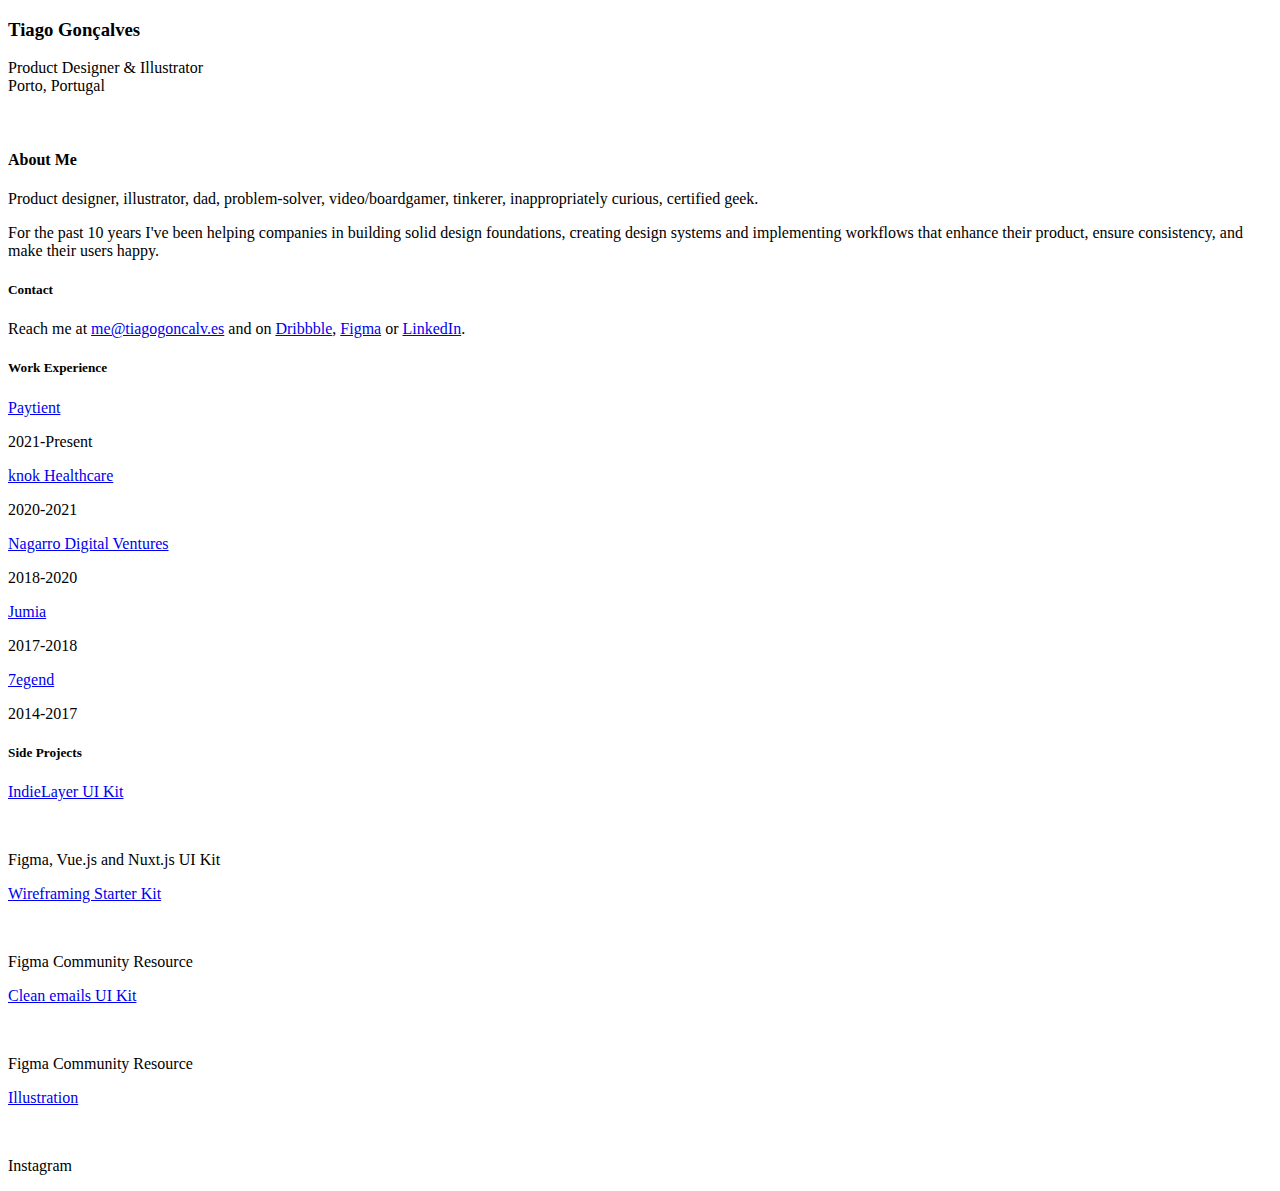
==== commit 87ee6b87: "Update index.htm" ====
--- a/index.htm
+++ b/index.htm
@@ -1,10148 +1 @@
-<!DOCTYPE html>
-<!-- saved from url=(0035)https://tiagogoncalv-es.webflow.io/ -->
-<html data-wf-domain="tiagogoncalv-es.webflow.io" data-wf-page="6408bd60045731fa476555f4" data-wf-site="6408bd60045731c9a76555f3" class="w-mod-js w-editor"><head><meta http-equiv="Content-Type" content="text/html; charset=UTF-8"><style>.wf-force-outline-none[tabindex="-1"]:focus{outline:none;}</style><title>tiagogoncalv.es</title><meta content="Tiago Gonçalves" property="og:title"><meta content="Personal website of Tiago Gonçalves, product designer &amp; illustrator based in Porto, Portugal." property="og:description"><meta content="Tiago Gonçalves" property="twitter:title"><meta content="Personal website of Tiago Gonçalves, product designer &amp; illustrator based in Porto, Portugal." property="twitter:description"><meta property="og:type" content="website"><meta content="summary_large_image" name="twitter:card"><meta content="width=device-width, initial-scale=1" name="viewport"><meta content="Webflow" name="generator"><link href="./tiagogoncalv.es_files/tiagogoncalv-es.webflow.8f3b43299.css" rel="stylesheet" type="text/css"><style></style><style></style><script type="text/javascript">!function(o,c){var n=c.documentElement,t=" w-mod-";n.className+=t+"js",("ontouchstart"in o||o.DocumentTouch&&c instanceof DocumentTouch)&&(n.className+=t+"touch")}(window,document);</script><link href="https://assets-global.website-files.com/6408bd60045731c9a76555f3/640b2142c9b15f421c5b35f6_Frame%2016.png" rel="shortcut icon" type="image/x-icon"><link href="https://assets-global.website-files.com/6408bd60045731c9a76555f3/640b214387a187db947c4661_Frame%2017.png" rel="apple-touch-icon"><style>@import url(https://d3e54v103j8qbb.cloudfront.net/fonts/inter/inter.s3.3a4044b2f3.css);</style><style>.w-reset,
-.w-editor-bem-RichTextInput_Content *:not(rteselectionmarker, sub, sup),
-.w-editor-rich-text-container * {
-  position: static;
-  left: auto;
-  top: auto;
-  right: auto;
-  bottom: auto;
-  z-index: auto;
-  display: block;
-  visibility: visible;
-  overflow: visible;
-  overflow-x: visible;
-  overflow-y: visible;
-  box-sizing: border-box;
-  width: auto;
-  height: auto;
-  max-height: none;
-  max-width: none;
-  min-height: 0;
-  margin: 0;
-  padding: 0;
-  float: none;
-  clear: none;
-  border: 0 none transparent;
-  border-radius: 0;
-  background: none;
-  background-image: none;
-  background-position: 0% 0%;
-  background-size: auto auto;
-  background-repeat: repeat;
-  background-origin: padding-box;
-  background-clip: border-box;
-  background-attachment: scroll;
-  background-color: transparent;
-  box-shadow: none;
-  opacity: 1;
-  transform: none;
-  transition: none;
-  direction: ltr;
-  font-family: inherit;
-  font-weight: inherit;
-  color: inherit;
-  font-size: inherit;
-  line-height: inherit;
-  font-style: inherit;
-  font-variant: inherit;
-  text-align: inherit;
-  letter-spacing: inherit;
-  text-decoration: inherit;
-  text-indent: 0;
-  text-transform: inherit;
-  list-style-type: disc;
-  text-shadow: none;
-  font-smoothing: auto;
-  vertical-align: baseline;
-  cursor: inherit;
-  white-space: inherit;
-  word-break: normal;
-  word-spacing: normal;
-  word-wrap: normal;
-}
-span.w-reset,
-span.w-editor-bem-RichTextInput_Content *:not(rteselectionmarker, sub, sup),
-span.w-editor-rich-text-container *,
-.w-reset span,
-.w-editor-bem-RichTextInput_Content *:not(rteselectionmarker, sub, sup) span,
-.w-editor-rich-text-container * span {
-  display: inline;
-}
-.w-reset .w-ExpressionEditor-fieldWrapper span,
-.w-editor-bem-RichTextInput_Content *:not(rteselectionmarker, sub, sup) .w-ExpressionEditor-fieldWrapper span,
-.w-editor-rich-text-container * .w-ExpressionEditor-fieldWrapper span {
-  display: inherit;
-}
-.w-editor-ghost-span {
-  font-size: 0px;
-  line-height: 0px;
-  display: inline;
-  width: 0px;
-  height: 0px;
-  pointer-events: none;
-  position: relative;
-  direction: ltr !important;
-}
-.w-editor-ghost-span:after {
-  content: '';
-  position: absolute;
-  width: 6px;
-  height: 6px;
-  left: -3px;
-  top: -3px;
-}
-.w-editor-ghost-span.w-editor-top {
-  vertical-align: top;
-}
-.w-editor-ghost-span.w-editor-bottom {
-  vertical-align: bottom;
-}
-.w-editor-ghost-span.w-editor-wide {
-  width: 20%;
-}
-.w-editor-ghost-span.w-editor-mode-block {
-  display: block;
-  clear: both;
-}
-.w-editor-ghost-span.w-editor-mode-float-right {
-  float: right;
-}
-.w-editor-ghost-span.w-editor-mode-float-left {
-  float: left;
-}
-@keyframes wf-bounce-in {
-  0% {
-    opacity: 0;
-    transform: scale(1);
-  }
-  0.5% {
-    opacity: 0;
-    transform: scale(0.94);
-  }
-  50% {
-    opacity: 1;
-    transform: scale(1.005);
-  }
-  75% {
-    transform: scale(0.997);
-  }
-  100% {
-    transform: scale(1);
-  }
-}
-@keyframes wf-move-progress {
-  from {
-    background-position: 40px 0;
-  }
-  to {
-    background-position: 0 0;
-  }
-}
-@keyframes wf-blink {
-  0%,
-  100% {
-    background: #808080;
-    box-shadow: -8px 0 #1F1F1F;
-  }
-  50% {
-    background: #1F1F1F;
-    box-shadow: -8px 0 #808080;
-  }
-}
-@keyframes wf-blink-in {
-  40% {
-    opacity: 1;
-  }
-}
-@keyframes wf-spin {
-  0% {
-    transform: rotate(0deg);
-  }
-  100% {
-    transform: rotate(360deg);
-  }
-}
-@keyframes wf-move-right {
-  0% {
-    transform: translateX(-10px);
-  }
-  100% {
-    transform: translateX(10px);
-  }
-}
-@keyframes wf-animate-right-arrow {
-  0% {
-    transform: translateX(5px);
-    opacity: 1;
-  }
-  100% {
-    transform: translateX(16px);
-    opacity: 0;
-  }
-}
-@keyframes wf-pulse {
-  0% {
-    transform: scale(1);
-    opacity: 1;
-  }
-  100% {
-    transform: scale(3.3);
-    opacity: 0;
-  }
-}
-@keyframes wf-pulse-appear {
-  0% {
-    transform: scale(0);
-    opacity: 0;
-  }
-  70% {
-    transform: scale(1.5);
-    opacity: 1;
-  }
-  100% {
-    transform: scale(1);
-    opacity: 1;
-  }
-}
-@keyframes wf-exclaim-front-icon {
-  0% {
-    opacity: 0;
-    transform: scale(1);
-  }
-  25% {
-    opacity: 1;
-    transform: scale(1.2);
-  }
-  50% {
-    opacity: 0;
-    transform: scale(1);
-  }
-  75% {
-    opacity: 1;
-    transform: scale(1.2);
-  }
-  100% {
-    transform: scale(1);
-  }
-}
-@keyframes wf-exclaim-back-icon {
-  0% {
-    opacity: 1;
-    transform: scale(1);
-  }
-  25% {
-    opacity: 0;
-    transform: scale(1.2);
-  }
-  50% {
-    opacity: 1;
-    transform: scale(1);
-  }
-  75% {
-    opacity: 0;
-    transform: scale(1.2);
-  }
-  100% {
-    transform: scale(1);
-  }
-}
-@keyframes wf-distractor-blink {
-  40% {
-    opacity: 1;
-  }
-}
-@keyframes wf-preview-panel {
-  from {
-    opacity: 0;
-  }
-  to {
-    opacity: 1;
-  }
-}
-html {
-  --wf-designer--textColorLight: #ebebeb;
-  --wf-designer--textColor: #d9d9d9;
-  --wf-designer--textColorPreloader: #ababab;
-  --wf-designer--textColorDim: #ababab;
-  --wf-designer--textColorDimmer: #757575;
-  --wf-designer--notificationTextColor: #d9d9d9;
-  --wf-designer--panelColor: #404040;
-  --wf-designer--panelColorLight: #4d4d4d;
-  --wf-designer--panelColorLighter: #5e5e5e;
-  --wf-designer--panelColorDark: #2b2b2b;
-  --wf-designer--panelColorDarker: #212121;
-  --wf-designer--panelBorder: #212121;
-  --wf-designer--panelHeadDividerBorder: 1px solid var(--wf-designer--borderColorDark);
-  --wf-designer--panelActiveShadow: inset -1px 0px 0 0 #212121,
-    -1px -1px 0 0 #212121, 0 2px 0 0 #404040;
-  --wf-designer--panelActiveShadowLast: none;
-  --wf-designer--panelTabBackground: var(--wf-designer--panelColorDark);
-  --wf-designer--panelShadow: inset -1px -1px 0 0 var(--wf-designer--borderColorDark);
-  --wf-designer--panelShadowLast: inset 0px -1px 0 0 var(--wf-designer--borderColorDark);
-  --wf-designer--panelTabsShadow: none;
-  --wf-designer--panelTabBarShadow: 0 -1px 0 0 var(--wf-designer--borderColorDark);
-  --wf-designer--token-input-background-disabled: #4d4d4d;
-  --wf-designer--token-input-text-disabled: var(--wf-designer--textColorDim);
-  --wf-designer--borderColor: #363636;
-  --wf-designer--borderColorDark: #212121;
-  --wf-designer--borderColorDarker: #212121;
-  --wf-designer--insetColor: #363636;
-  --wf-designer--insetBorderColor: #2b2b2b;
-  --wf-designer--listColor: #363636;
-  --wf-designer--listColorHover: #2b2b2b;
-  --wf-designer--listBorderColor: #2b2b2b;
-  --wf-designer--listSourceBorderColor: #757575;
-  --wf-designer--listRowBackgroundHover: var(--wf-designer--panelColorLight);
-  --wf-designer--listRowSelectedBackground: var(--wf-designer--panelColorLight);
-  --wf-designer--listRowBorder: 1px solid var(--wf-designer--borderColorDark);
-  --wf-designer--listRowBigHeight: 45px;
-  --wf-designer--listRowColorHover: revert;
-  --wf-designer--listGridBorder: 1px solid var(--wf-designer--borderColor);
-  --wf-designer--paneBorderColor: var(--wf-designer--borderColorDark);
-  --wf-designer--paneHeadHeight: 45px;
-  --wf-designer--paneCardColor: var(--wf-designer--panelColorLight);
-  --wf-designer--paneCardBorder: 1px solid var(--wf-designer--borderColor);
-  --wf-designer--tooltipColor: #ebebeb;
-  --wf-designer--tooltipColorText: #212121;
-  --wf-designer--tooltipColorBlue: #2496ff;
-  --wf-designer--tooltipColorBlueText: white;
-  --wf-designer--canvasColor: #5e5e5e;
-  --wf-designer--canvasColorDark: #2b2b2b;
-  --wf-designer--canvasColorDarker: #212121;
-  --wf-designer--breadcrumbColor: #ebebeb;
-  --wf-designer--breadcrumbTextColor: #4d4d4d;
-  --wf-designer--breadcrumbRulerColor: var(--wf-designer--breadcrumbTextColor);
-  --wf-designer--popoverBackground: var(--wf-designer--panelColor);
-  --wf-designer--popoverHeaderBackground: var(--wf--designer--panelColorLight);
-  --wf-designer--popoverShadow: 0px 1px 15px rgba(0, 0, 0, 0.2);
-  --wf-designer--popoverBorder: 1px solid var(--wf-designer--borderColor);
-  --wf-designer--popoverShadowHard: 0 0 0 1px var(--wf-designer--borderColor),
-    var(--wf-designer--popoverShadow);
-  --wf-designer--menuBackground: var(--wf-designer--panelColorLight);
-  --wf-designer--menuBorder: var(--wf-designer--popoverBorder);
-  --wf-designer--menuCardOffset: -1px;
-  --wf-designer--menuCardTopBorderRadius: 0px;
-  --wf-designer--menuDividerColor: var(--wf-designer--borderColorDark);
-  --wf-designer--menuItemPadding: 4px 15px;
-  --wf-designer--menuItemLineHeight: 19px;
-  --wf-designer--menuItemHoverBackground: var(--wf-designer--panelColorLighter);
-  --wf-designer--menuItemHoverColor: white;
-  --wf-designer--menuItemCaretOffset: 0px;
-  --wf-designer--modalBackground: var(--wf-designer--panelColor);
-  --wf-designer--modalHeaderBackground: var(--wf-designer--panelColorLight);
-  --wf-designer--modalHeaderHeight: 42px;
-  --wf-designer--modalPadding: 16px;
-  --wf-designer--modalShadow: 0 0 0 1px rgba(0, 0, 0, 0.3),
-    0 4px 24px rgba(0, 0, 0, 0.2);
-  --wf-designer--miniSettingsModalBackground: var(--wf-designer--modalBackground);
-  --wf-designer--maskCanvas: rgba(0, 0, 0, 0.75);
-  --wf-designer--maskPanel: rgba(33, 33, 33, 0.85);
-  --wf-designer--maskLoading: rgba(33, 33, 33, 0.95);
-  --wf-designer--notificationColor: rgba(33, 33, 33, 0.95);
-  --wf-designer--pillBackground: var(--wf-designer--panelColorLight);
-  --wf-designer--buttonText: white;
-  --wf-designer--buttonGroupBackground: transparent;
-  --wf-designer--buttonColor: #5e5e5e;
-  --wf-designer--buttonColorHover: #757575;
-  --wf-designer--buttonColorActive: #5e5e5e;
-  --wf-designer--buttonBorder: 1px solid #363636;
-  --wf-designer--buttonBoxShadow: none;
-  --wf-designer--buttonBlue: #2496ff;
-  --wf-designer--buttonBlueHover: #0084ff;
-  --wf-designer--buttonGreen: #008547;
-  --wf-designer--buttonGreenHover: #00944f;
-  --wf-designer--buttonRed: #cf313b;
-  --wf-designer--buttonRedHover: #db434c;
-  --wf-designer--buttonOrange: #c75300;
-  --wf-designer--buttonOrangeHover: #dd7124;
-  --wf-designer--buttonPurple: #7f5ae9;
-  --wf-designer--buttonPurpleHover: #8a61ff;
-  --wf-designer--buttonHeadHeight: 29px;
-  --wf-designer--buttonHeadLineHeight: 26px;
-  --wf-designer--classShadow: 0 0 0 1px rgba(0, 0, 0, 0.15);
-  --wf-designer--inputColor: #2b2b2b;
-  --wf-designer--inputColorHover: #212121;
-  --wf-designer--inputBorderColor: #212121;
-  --wf-designer--inputBorderColorHover: #212121;
-  --wf-designer--inputBoxShadow: 0 0 0 rgba(0, 0, 0, 0);
-  --wf-designer--inputPreviewColor: #ababab;
-  --wf-designer--inputPreviewBorderColor: #5e5e5e;
-  --wf-designer--inputPreviewBg: #4d4d4d;
-  --wf-designer--inputHeighlightColor: white;
-  --wf-designer--inputHeighlightBorderColor: rgba(138, 194, 255, 0.8);
-  --wf-designer--inputHeighlightBg: rgba(138, 194, 255, 0.35);
-  --wf-designer--inputTickWidth: 24px;
-  --wf-designer--inputPaddingX: 9px;
-  --wf-designer--inputPaddingY: 8px;
-  --wf-designer--inputPlaceholderColor: var(--wf-designer--textColorDimmer);
-  --wf-designer--switchColor: var(--wf-designer--panelColorDark);
-  --wf-designer--switchKnobColor: var(--wf-designer--buttonColor);
-  --wf-designer--switchKnobColorHover: var(--wf-designer--buttonColorHover);
-  --wf-designer--switchBorderColor: var(--wf-designer--borderColorDark);
-  --wf-designer--switchActiveColor: #2496ff;
-  --wf-designer--switchActiveBorderColor: #212121;
-  --wf-designer--switchWidth: 40px;
-  --wf-designer--inputNoticeColor: #b99f76;
-  --wf-designer--inputNoticeBorderColor: #9e8863;
-  --wf-designer--inputNoticeBg: #6f6452;
-  --wf-designer--checkboxBorderColor: var(--wf-designer--inputBorderColor);
-  --wf-designer--checkboxCheckedBackgroundColor: var(--wf-designer--inputColor);
-  --wf-designer--checkboxCheckedBorderColor: var(--wf-designer--inputBorderColor);
-  --wf-designer--checkboxLabelColor: currentColor;
-  --wf-designer--checkboxSize: 14px;
-  --wf-designer--checkboxVerticalAlign: baseline;
-  --wf-designer--checkboxTopOffset: 0;
-  --wf-designer--checkboxMarginRight: 8px;
-  --wf-designer--inputOutlineFocus: var(--wf-designer--inputBoxShadow),
-    0 0 0 1px #2496ff;
-  --wf-designer--inputOutlineFocusPurple: var(--wf-designer--inputBoxShadow),
-    0 0 0 1px #a484ff;
-  --wf-designer--inputOutlineFocusError: var(--wf-designer--inputBoxShadow),
-    0 0 0 1px #ed273e;
-  --wf-designer--inputOutlineFocusErrorLight: var(--wf-designer--inputBoxShadow),
-    0 0 0 1px #ff424d;
-  --wf-designer--fontDefault: Inter, -apple-system, BlinkMacSystemFont,
-    'Segoe UI', Roboto, Oxygen-Sans, Ubuntu, Cantarell, 'Helvetica Neue',
-    Helvetica, Arial, 'Apple Color Emoji', 'Segoe UI Emoji', 'Segoe UI Symbol',
-    sans-serif;
-  --wf-designer--fontHeading: var(--wf-designer--fontDefault);
-  --wf-designer--fontHeadingWeight: 400;
-  --wf-designer--fontCode: 'SF Mono', 'Liberation Mono', Inconsolata, Consolas,
-    Monaco, Menlo, monospace;
-  --wf-designer--modalTitleSize: 26px;
-  --wf-designer--modalTitleWeight: 400;
-  --wf-designer--inputHeight: 24px;
-  --wf-designer--buttonHeight: 22px;
-  --wf-designer--buttonLineHeight: 30px;
-  --wf-designer--buttonGroupHeight: 25px;
-  --wf-designer--controlFontSize: 11.5px;
-  --wf-designer--inputFontSize: 11.5px;
-  --wf-designer--controlBigHeight: 32px;
-  --wf-designer--controlBigFontSize: 11.5px;
-  --wf-designer--radius: 2px;
-  --wf-designer--radiusSmall: 2px;
-  --wf-designer--radiusMedium: 3px;
-  --wf-designer--radiusRound: 100px;
-  --wf-designer--radiusButtonGroup: 0px;
-  --wf-designer--disabledOpacity: 0.5;
-  --wf-designer--datePickerWidth: 254px;
-  --wf-designer--scrollbarBaseColor: #4d4d4d #2b2b2b;
-  --wf-designer--scrollbarTrackColor: var(--wf-designer--panelColorDark);
-  --wf-designer--scrollbarTrackBorderColor: var(--wf-designer--borderColorDark);
-  --wf-designer--scrollbarThumbColor: var(--wf-designer--panelColorLight);
-  --wf-designer--scrollbarThumbColorHover: var(--wf-designer--buttonColor);
-  --wf-designer--scrollbarThumbColorDisabled: var(--wf-designer--panelColor);
-  --wf-designer--webkitScrollBarWidth: 9px;
-  --wf-designer--cssTokenHeight: 23px;
-  --wf-designer--rightSidebarBorderWidth: 1px;
-  --wf-designer--rightSidebarWidthInner: 240px;
-  --wf-designer--rightSidebarWidth: calc(240px + 1px);
-  --wf-designer--rightSidebarWidthPlusScrollbar: calc(240px + 1px + 10px);
-  --wf-designer--rightSidebarPanelWidth: 224px;
-  --wf-designer--bottomBarHeight: 29px;
-  --wf-designer--leftSidebarSpacerDisplay: block;
-  --wf-designer--leftSidebarSpacerOffsetLeft: 0px;
-  --wf-designer--leftSidebarWidth: 35px;
-  --wf-designer--leftSidebarBorderColor: #212121;
-  --wf-designer--leftSidebarBorderDisplay: block;
-  --wf-designer--leftSidebarButtonBorderColor: #363636;
-  --wf-designer--leftSidebarButtonActiveBackground: var(--wf-designer--panelColorLight);
-  --wf-designer--leftSidebarButtonActiveBorder: var(--wf-designer--borderColorDark);
-  --wf-designer--leftSidebarButtonActiveLeftBorder: 1px solid transparent;
-  --wf-designer--leftSidebarButtonPadding: 11px;
-  --wf-designer--leftSidebarBottomButtonPadding: 7px;
-  --wf-designer--leftSidebarButtonBackgroundHover: transparent;
-  --wf-designer--leftSidebarHelpTriggerPadding: 4px;
-  --wf-designer--leftSidebarDividerOffset: -4px;
-  --wf-designer--leftSidebarDividerMargin: 0px;
-  --wf-designer--leftSidebarFirstButtonTopMargin: 0px;
-  --wf-designer--topBarHeight: var(--wf-designer--leftSidebarWidth);
-  --wf-designer--topBarIconActiveBackground: #212121;
-  --wf-designer--topBarIconActiveColor: currentColor;
-  --wf-designer--topBarBorderColor: var(--wf-designer--borderColor);
-  --wf-designer--tabHeight: var(--wf-designer--topBarHeight);
-  --wf-designer--leftSidebarSpacerWidth: 6px;
-  --wf-designer--slateHeaderHeight: 44px;
-  --wf-designer--firstSlatePanelWidth: 250px;
-  --wf-designer--secondSlatePanelWidth: 400px;
-  --wf-designer--sectionPadding: 0 10px 0 4px;
-  --wf-designer--sectionHeaderPaddingLeft: 5px;
-  --wf-designer--sectionClosedBorderBottom: none;
-  --wf-designer--sectionOpenedBorderBottom: 1px solid var(--wf-designer--borderColorDark);
-  --wf-designer--sectionTitleHeight: 28px;
-  --wf-designer--sectionTitleBorderBottom: 1px solid var(--wf-designer--borderColorDark);
-  --wf-designer--fontSize0: 10px;
-  --wf-designer--fontSize1: 11px;
-  --wf-designer--fontSize2: 12px;
-  --wf-designer--fontSize3: 13px;
-  --wf-designer--fontSize4: 14px;
-  --wf-designer--fontSize5: 15px;
-  --wf-designer--fontSize6: 16px;
-  --wf-designer--fontSize8: 18px;
-  --wf-designer--fontSize10: 20px;
-  --wf-designer--fontWeightMedium: 500;
-}
-/**
- * IMPORTANT: Do not change the values in this file without updating them in zindex.js
- *
- * ISSUE #7308 (https://github.com/webflow/webflow/issues/7308) will remove the need for this synchronization
- *
- * NOTE: For new components, use ui/Layer, not these zIndex: https://github.com/webflow/webflow/blob/dev/docs/app/designer-overlay-system/overlay-system.md
- */
-/* Note: external less veriables used in this file must exist in both designer and editor
-and variables defined here must not conflict with those defined in the designer or editor
-also rich-text.less has its own sprite-sheet */
-.w-editor-bem-RichText {
-  pointer-events: auto;
-}
-.w-editor-bem-RichText * {
-  pointer-events: auto;
-}
-[class*='w-editor-edit'] .w-richtext .w-embed,
-[class*='w-editor-edit'] .w-rte-editable .w-embed {
-  color: transparent;
-}
-[class*='w-editor-edit'] .w-richtext .w-embed:after,
-[class*='w-editor-edit'] .w-rte-editable .w-embed:after {
-  display: block;
-  line-height: 0;
-}
-.w-spinner {
-  width: 36px;
-  height: 36px;
-  overflow: hidden;
-}
-.w-spinner i {
-  display: none;
-  position: absolute;
-}
-.w-spinner .w-spinner-uploading-thin {
-  display: block;
-  top: 13px;
-  left: 13px;
-  opacity: 0.8;
-}
-.w-spinner .w-spinner-success {
-  top: 13px;
-  left: 12px;
-}
-.w-spinner .w-spinner-success-thin {
-  top: 13px;
-  left: 12px;
-}
-.w-spinner .w-spinner-cancel {
-  top: 13px;
-  left: 13px;
-}
-.w-spinner .w-common-loading-dots {
-  top: -21px !important;
-  left: 12px!important;
-}
-.w-spinner.w-queued .w-common-loading-dots {
-  display: block;
-}
-.w-spinner.w-queued .w-spinner-uploading-thin {
-  display: none;
-}
-.w-spinner.w-complete .w-spinner-uploading-thin {
-  display: none;
-}
-.w-spinner.w-complete .w-spinner-success {
-  display: block;
-}
-.w-spinner.w-medium.w-queued .w-common-loading-dots {
-  top: -25px !important;
-  left: 8px!important;
-}
-.w-spinner.w-medium .w-spinner-uploading-thin {
-  top: 10px;
-  left: 10px;
-}
-.w-spinner.w-medium .w-spinner-success {
-  top: 11px;
-  left: 9px;
-}
-.w-spinner.w-medium .w-spinner-cancel {
-  top: 10px;
-  left: 10px;
-}
-.w-spinner.w-small.w-queued .w-common-loading-dots {
-  display: none;
-}
-.w-spinner.w-small .w-spinner-uploading-thin,
-.w-spinner.w-small .w-spinner-success {
-  display: none;
-}
-.w-spinner.w-small.w-complete .w-spinner-percent,
-.w-spinner.w-small.w-complete .w-spinner-border {
-  opacity: 0;
-}
-.w-spinner.w-small.w-complete .w-spinner-success-thin {
-  display: block;
-  top: 8px;
-  left: 6px;
-}
-.w-spinner.w-small.w-error .w-spinner-percent,
-.w-spinner.w-small.w-error .w-spinner-border {
-  opacity: 0;
-}
-.w-spinner.w-small.w-error .w-spinner-cancel {
-  display: none;
-}
-.w-spinner.w-small.w-error .w-spinner-success-thin {
-  display: block;
-  top: 6px;
-  left: 7px;
-}
-.w-spinner svg {
-  width: 100%;
-  height: 100%;
-}
-.w-spinner .w-spinner-overlay {
-  fill: rgba(0, 0, 0, 0.8);
-}
-.w-spinner .w-spinner-border {
-  stroke-width: 1px;
-  stroke: rgba(255, 255, 255, 0.35);
-}
-.w-spinner .w-spinner-percent {
-  stroke: #fff;
-  stroke-width: 2px;
-}
-.w-spinner .w-spinner-percent.w-hide {
-  opacity: 0;
-}
-.w-spinner.w-complete .w-spinner-percent {
-  stroke: #50bf5d;
-}
-.w-spinner.w-error .w-spinner-uploading-thin {
-  display: none;
-}
-.w-spinner.w-error .w-spinner-percent {
-  stroke: #f35353;
-}
-.w-spinner.w-error .w-spinner-cancel {
-  display: block;
-}
-.w-editor-selectize-control.w-editor-plugin-drag_drop.w-editor-multi > .w-editor-selectize-input > div.w-editor-ui-sortable-placeholder {
-  visibility: visible !important;
-  background: #f2f2f2 !important;
-  background: rgba(0, 0, 0, 0.06) !important;
-  border: 0 none !important;
-  box-shadow: inset 0 0 12px 4px #fff;
-}
-.w-editor-selectize-control.w-editor-plugin-drag_drop .w-editor-ui-sortable-placeholder::after {
-  content: '!';
-  visibility: hidden;
-}
-.w-editor-selectize-control.w-editor-plugin-drag_drop .w-editor-ui-sortable-helper {
-  box-shadow: 0 2px 5px rgba(0, 0, 0, 0.2);
-}
-.w-editor-selectize-dropdown-header {
-  position: relative;
-  padding: 5px 8px;
-  border-bottom: 1px solid #d0d0d0;
-  background: #f8f8f8;
-  border-radius: 3px 3px 0 0;
-}
-.w-editor-selectize-dropdown-header-close {
-  position: absolute;
-  right: 8px;
-  top: 50%;
-  color: #303030;
-  opacity: 0.4;
-  margin-top: -12px;
-  line-height: 20px;
-  font-size: 20px !important;
-}
-.w-editor-selectize-dropdown-header-close:hover {
-  color: #000000;
-}
-.w-editor-selectize-dropdown.w-editor-plugin-optgroup_columns .w-editor-optgroup {
-  border-right: 1px solid #f2f2f2;
-  border-top: 0 none;
-  float: left;
-  box-sizing: border-box;
-}
-.w-editor-selectize-dropdown.w-editor-plugin-optgroup_columns .w-editor-optgroup:last-child {
-  border-right: 0 none;
-}
-.w-editor-selectize-dropdown.w-editor-plugin-optgroup_columns .w-editor-optgroup:before {
-  display: none;
-}
-.w-editor-selectize-dropdown.w-editor-plugin-optgroup_columns .w-editor-optgroup-header {
-  border-top: 0 none;
-}
-.w-editor-selectize-control.w-editor-plugin-remove_button [data-value] {
-  position: relative;
-  padding-right: 18px !important;
-}
-.w-editor-selectize-control.w-editor-plugin-remove_button [data-value] .w-editor-remove {
-  position: absolute;
-  top: 0;
-  right: 0;
-  bottom: 0;
-  width: 17px;
-  text-align: center;
-  font-weight: bold;
-  font-size: var(--wf-designer--fontSize2);
-  color: inherit;
-  text-decoration: none;
-  vertical-align: middle;
-  display: inline-block;
-  padding: 2px 0 0 0;
-  border-radius: 0 2px 2px 0;
-  box-sizing: border-box;
-}
-.w-editor-selectize-control.w-editor-plugin-remove_button [data-value] .w-editor-remove > i {
-  position: absolute;
-  background-position: 0;
-  width: 5px;
-  height: 6px;
-  opacity: 0.5;
-  top: 0;
-  bottom: 0;
-  left: 0;
-  right: 0;
-  margin: auto;
-  transition: opacity 200ms;
-}
-.w-editor-selectize-control.w-editor-plugin-remove_button [data-value] .w-editor-remove:hover > i {
-  opacity: 1;
-}
-.w-editor-selectize-control.w-editor-plugin-remove_button [data-value].w-editor-active .w-editor-remove {
-  border-left-color: #cacaca;
-}
-.w-editor-selectize-control.w-editor-plugin-remove_button .w-editor-disabled [data-value] .w-editor-remove:hover {
-  background: none;
-}
-.w-editor-selectize-control.w-editor-plugin-remove_button .w-editor-disabled [data-value] .w-editor-remove {
-  border-left-color: #ffffff;
-}
-.w-editor-selectize-control {
-  position: relative;
-}
-.w-editor-selectize-dropdown,
-.w-editor-selectize-input,
-.w-editor-selectize-input input {
-  color: #303030;
-  font-family: inherit;
-  font-size: 13px;
-  line-height: 18px;
-  -webkit-font-smoothing: inherit;
-}
-.w-editor-selectize-input,
-.w-editor-selectize-control.w-editor-single .w-editor-selectize-input.w-editor-input-active {
-  background: #fff;
-  cursor: text;
-  display: inline-block;
-}
-.w-editor-selectize-input {
-  border: 1px solid #d0d0d0;
-  padding: 8px 8px;
-  display: inline-block;
-  width: 100%;
-  overflow: hidden;
-  position: relative;
-  z-index: 1;
-  box-sizing: border-box;
-  box-shadow: inset 0 1px 1px rgba(0, 0, 0, 0.1);
-  border-radius: 3px;
-}
-.w-editor-selectize-control.w-editor-multi .w-editor-selectize-input.w-editor-has-items {
-  padding: 6px 8px 3px;
-}
-.w-editor-selectize-input.w-editor-full {
-  background-color: #fff;
-}
-.w-editor-selectize-input.w-editor-disabled,
-.w-editor-selectize-input.w-editor-disabled * {
-  cursor: not-allowed !important;
-  pointer-events: none !important;
-}
-.w-editor-selectize-input.w-editor-focus {
-  box-shadow: inset 0 1px 2px rgba(0, 0, 0, 0.15);
-}
-.w-editor-selectize-input.w-editor-dropdown-active {
-  border-radius: 3px 3px 0 0;
-}
-.w-editor-selectize-input > * {
-  vertical-align: baseline;
-  display: -moz-inline-stack;
-  display: inline-block;
-  zoom: 1;
-  *display: inline;
-}
-.w-editor-selectize-control.w-editor-multi .w-editor-selectize-input > div {
-  cursor: default;
-  margin: 0 3px 3px 0;
-  padding: 2px 6px;
-  background: #f2f2f2;
-  color: #303030;
-  border: 0 solid #d0d0d0;
-}
-.w-editor-selectize-control.w-editor-multi .w-editor-selectize-input > div.w-editor-active {
-  background: #e8e8e8;
-  color: #303030;
-  border: 0 solid #cacaca;
-}
-.w-editor-selectize-control.w-editor-multi .w-editor-selectize-input.w-editor-disabled > div,
-.w-editor-selectize-control.w-editor-multi .w-editor-selectize-input.w-editor-disabled > div.w-editor-active {
-  color: #7d7d7d;
-  background: #f2f2f2;
-  border: 0 solid #ffffff;
-}
-.w-editor-selectize-input > input {
-  padding: 0 !important;
-  min-height: 0 !important;
-  max-height: none !important;
-  color: white;
-  max-width: 100% !important;
-  margin: 0 2px 0 0 !important;
-  text-indent: 0 !important;
-  border: 0 none !important;
-  background: none !important;
-  line-height: inherit !important;
-  -webkit-user-select: auto !important;
-  box-shadow: none !important;
-}
-.w-editor-selectize-input > input::-ms-clear {
-  display: none;
-}
-.w-editor-selectize-input > input:focus {
-  outline: none !important;
-}
-.w-editor-selectize-input::after {
-  content: ' ';
-  display: block;
-  clear: left;
-}
-.w-editor-selectize-dropdown {
-  position: absolute;
-  z-index: 10;
-  margin: -1px 0 0 0;
-  border-top: 0 none;
-  box-sizing: border-box;
-}
-.w-editor-selectize-dropdown [data-selectable] {
-  cursor: default;
-  overflow: hidden;
-}
-.w-editor-selectize-dropdown [data-selectable] .w-editor-highlight {
-  background: rgba(125, 168, 208, 0.2);
-  font-weight: 800;
-  text-decoration: underline;
-  border-radius: 1px;
-}
-.w-editor-selectize-dropdown [data-selectable],
-.w-editor-selectize-dropdown .w-editor-optgroup-header {
-  padding: 5px 8px;
-}
-.w-editor-selectize-dropdown .w-editor-optgroup:first-child .w-editor-optgroup-header {
-  border-top: 0 none;
-}
-.w-editor-selectize-dropdown .w-editor-optgroup-header {
-  color: #303030;
-  background: #fff;
-  cursor: default;
-}
-.w-editor-selectize-dropdown .w-editor-active {
-  background-color: #f5fafd;
-  color: #495c68;
-}
-.w-editor-selectize-dropdown .w-editor-active.w-editor-create {
-  color: #495c68;
-}
-.w-editor-selectize-dropdown .w-editor-create {
-  color: rgba(48, 48, 48, 0.5);
-}
-.w-editor-selectize-dropdown-content {
-  overflow-y: auto;
-  overflow-x: hidden;
-  max-height: 200px;
-}
-.w-editor-selectize-control.w-editor-single .w-editor-selectize-input,
-.w-editor-selectize-control.w-editor-single .w-editor-selectize-input input {
-  cursor: default;
-}
-.w-editor-selectize-control.w-editor-single .w-editor-selectize-input.w-editor-input-active,
-.w-editor-selectize-control.w-editor-single .w-editor-selectize-input.w-editor-input-active input {
-  cursor: text;
-}
-.w-editor-selectize-control.w-editor-rtl.w-editor-single .w-editor-selectize-input:after {
-  left: 15px;
-  right: auto;
-}
-.w-editor-selectize-control.w-editor-rtl .w-editor-selectize-input > input {
-  margin: 0 4px 0 -2px !important;
-}
-.w-editor-selectize-control .w-editor-selectize-input.w-editor-disabled {
-  opacity: 0.5;
-  background-color: #fafafa;
-  cursor: not-allowed;
-  pointer-events: none;
-}
-.w-editor-selectize-control.w-editor-plugin-drag_drop.w-editor-multi > .w-editor-selectize-input > div.w-editor-ui-sortable-placeholder {
-  visibility: visible !important;
-  background: #f2f2f2 !important;
-  background: rgba(0, 0, 0, 0.06) !important;
-  border: 0 none !important;
-  box-shadow: inset 0 0 12px 4px #fff;
-}
-.w-editor-selectize-control.w-editor-plugin-drag_drop .w-editor-ui-sortable-placeholder::after {
-  content: '!';
-  visibility: hidden;
-}
-.w-editor-selectize-control.w-editor-plugin-drag_drop .w-editor-ui-sortable-helper {
-  box-shadow: 0 2px 5px rgba(0, 0, 0, 0.2);
-}
-.w-editor-selectize-dropdown-header {
-  position: relative;
-  padding: 5px 8px;
-  border-bottom: 1px solid #d0d0d0;
-  background: #f8f8f8;
-  border-radius: 3px 3px 0 0;
-}
-.w-editor-selectize-dropdown-header-close {
-  position: absolute;
-  right: 8px;
-  top: 50%;
-  color: #303030;
-  opacity: 0.4;
-  margin-top: -12px;
-  line-height: 20px;
-  font-size: 20px !important;
-}
-.w-editor-selectize-dropdown-header-close:hover {
-  color: #000000;
-}
-.w-editor-selectize-dropdown.w-editor-plugin-optgroup_columns .w-editor-optgroup {
-  border-right: 1px solid #f2f2f2;
-  border-top: 0 none;
-  float: left;
-  box-sizing: border-box;
-}
-.w-editor-selectize-dropdown.w-editor-plugin-optgroup_columns .w-editor-optgroup:last-child {
-  border-right: 0 none;
-}
-.w-editor-selectize-dropdown.w-editor-plugin-optgroup_columns .w-editor-optgroup:before {
-  display: none;
-}
-.w-editor-selectize-dropdown.w-editor-plugin-optgroup_columns .w-editor-optgroup-header {
-  border-top: 0 none;
-}
-.w-editor-selectize-control.w-editor-plugin-remove_button [data-value] {
-  position: relative;
-  padding-right: 24px !important;
-}
-.w-editor-selectize-control.w-editor-plugin-remove_button [data-value] .w-editor-remove {
-  z-index: 1;
-  /* fixes ie bug (see #392) */
-  position: absolute;
-  top: 0;
-  right: 0;
-  bottom: 0;
-  width: 17px;
-  text-align: center;
-  font-weight: bold;
-  font-size: 12px;
-  color: inherit;
-  text-decoration: none;
-  vertical-align: middle;
-  display: inline-block;
-  padding: 2px 0 0 0;
-  border-left: 1px solid #d0d0d0;
-  border-radius: 0 2px 2px 0;
-  box-sizing: border-box;
-}
-.w-editor-selectize-control.w-editor-plugin-remove_button [data-value] .w-editor-remove:hover {
-  background: rgba(0, 0, 0, 0.05);
-}
-.w-editor-selectize-control.w-editor-plugin-remove_button [data-value].w-editor-active .w-editor-remove {
-  border-left-color: #cacaca;
-}
-.w-editor-selectize-control.w-editor-plugin-remove_button .w-editor-disabled [data-value] .w-editor-remove:hover {
-  background: none;
-}
-.w-editor-selectize-control.w-editor-plugin-remove_button .w-editor-disabled [data-value] .w-editor-remove {
-  border-left-color: #ffffff;
-}
-.w-editor-selectize-control {
-  position: relative;
-}
-.w-editor-selectize-dropdown,
-.w-editor-selectize-input,
-.w-editor-selectize-input input {
-  color: #303030;
-  font-family: inherit;
-  font-size: 13px;
-  line-height: 18px;
-  -webkit-font-smoothing: inherit;
-}
-.w-editor-selectize-input,
-.w-editor-selectize-control.w-editor-single .w-editor-selectize-input.w-editor-input-active {
-  background: #fff;
-  cursor: text;
-  display: inline-block;
-}
-.w-editor-selectize-input {
-  border: 1px solid #d0d0d0;
-  padding: 8px 8px;
-  display: inline-block;
-  width: 100%;
-  overflow: hidden;
-  position: relative;
-  z-index: 1;
-  box-sizing: border-box;
-  box-shadow: inset 0 1px 1px rgba(0, 0, 0, 0.1);
-  border-radius: 3px;
-}
-.w-editor-selectize-control.w-editor-multi .w-editor-selectize-input.w-editor-has-items {
-  padding: 6px 8px 3px;
-}
-.w-editor-selectize-input.w-editor-full {
-  background-color: #fff;
-}
-.w-editor-selectize-input.w-editor-disabled,
-.w-editor-selectize-input.w-editor-disabled * {
-  cursor: default !important;
-}
-.w-editor-selectize-input.w-editor-focus {
-  box-shadow: inset 0 1px 2px rgba(0, 0, 0, 0.15);
-}
-.w-editor-selectize-input.w-editor-dropdown-active {
-  border-radius: 3px 3px 0 0;
-}
-.w-editor-selectize-input > * {
-  vertical-align: baseline;
-  display: -moz-inline-stack;
-  display: inline-block;
-  zoom: 1;
-  *display: inline;
-}
-.w-editor-selectize-control.w-editor-multi .w-editor-selectize-input > div {
-  cursor: pointer;
-  margin: 0 3px 3px 0;
-  padding: 2px 6px;
-  background: #f2f2f2;
-  color: #303030;
-  border: 0 solid #d0d0d0;
-}
-.w-editor-selectize-control.w-editor-multi .w-editor-selectize-input > div.w-editor-active {
-  background: #e8e8e8;
-  color: #303030;
-  border: 0 solid #cacaca;
-}
-.w-editor-selectize-control.w-editor-multi .w-editor-selectize-input.w-editor-disabled > div,
-.w-editor-selectize-control.w-editor-multi .w-editor-selectize-input.w-editor-disabled > div.w-editor-active {
-  color: #7d7d7d;
-  background: #ffffff;
-  border: 0 solid #ffffff;
-}
-.w-editor-selectize-input > input {
-  display: inline-block !important;
-  padding: 0 !important;
-  min-height: 0 !important;
-  max-height: none !important;
-  max-width: 100% !important;
-  margin: 0 2px 0 0 !important;
-  text-indent: 0 !important;
-  border: 0 none !important;
-  background: none !important;
-  line-height: inherit !important;
-  -webkit-user-select: auto !important;
-  box-shadow: none !important;
-}
-.w-editor-selectize-input > input::-ms-clear {
-  display: none;
-}
-.w-editor-selectize-input > input:focus {
-  outline: none !important;
-}
-.w-editor-selectize-input::after {
-  content: ' ';
-  display: block;
-  clear: left;
-}
-.w-editor-selectize-input.w-editor-dropdown-active::before {
-  content: ' ';
-  display: block;
-  position: absolute;
-  background: #f0f0f0;
-  height: 1px;
-  bottom: 0;
-  left: 0;
-  right: 0;
-}
-.w-editor-selectize-dropdown {
-  position: absolute;
-  z-index: 10;
-  border: 1px solid #d0d0d0;
-  background: #fff;
-  margin: -1px 0 0 0;
-  border-top: 0 none;
-  box-sizing: border-box;
-  box-shadow: 0 1px 3px rgba(0, 0, 0, 0.1);
-  border-radius: 0 0 3px 3px;
-}
-.w-editor-selectize-dropdown [data-selectable] {
-  cursor: pointer;
-  overflow: hidden;
-}
-.w-editor-selectize-dropdown [data-selectable] .w-editor-highlight {
-  background: rgba(125, 168, 208, 0.2);
-  border-radius: 1px;
-}
-.w-editor-selectize-dropdown [data-selectable],
-.w-editor-selectize-dropdown .w-editor-optgroup-header {
-  padding: 5px 8px;
-}
-.w-editor-selectize-dropdown .w-editor-optgroup:first-child .w-editor-optgroup-header {
-  border-top: 0 none;
-}
-.w-editor-selectize-dropdown .w-editor-optgroup-header {
-  color: #303030;
-  background: #fff;
-  cursor: default;
-}
-.w-editor-selectize-dropdown .w-editor-active {
-  background-color: #f5fafd;
-  color: #495c68;
-}
-.w-editor-selectize-dropdown .w-editor-active.w-editor-create {
-  color: #495c68;
-}
-.w-editor-selectize-dropdown .w-editor-create {
-  color: rgba(48, 48, 48, 0.5);
-}
-.w-editor-selectize-dropdown-content {
-  overflow-y: auto;
-  overflow-x: hidden;
-  max-height: 200px;
-}
-.w-editor-selectize-control.w-editor-single .w-editor-selectize-input,
-.w-editor-selectize-control.w-editor-single .w-editor-selectize-input input {
-  cursor: pointer;
-}
-.w-editor-selectize-control.w-editor-single .w-editor-selectize-input.w-editor-input-active,
-.w-editor-selectize-control.w-editor-single .w-editor-selectize-input.w-editor-input-active input {
-  cursor: text;
-}
-.w-editor-selectize-control.w-editor-single .w-editor-selectize-input:after {
-  content: ' ';
-  display: block;
-  position: absolute;
-  top: 50%;
-  right: 15px;
-  margin-top: -3px;
-  width: 0;
-  height: 0;
-  border-style: solid;
-  border-width: 5px 5px 0 5px;
-  border-color: #808080 transparent transparent transparent;
-}
-.w-editor-selectize-control.w-editor-single .w-editor-selectize-input.w-editor-dropdown-active:after {
-  margin-top: -4px;
-  border-width: 0 5px 5px 5px;
-  border-color: transparent transparent #808080 transparent;
-}
-.w-editor-selectize-control.w-editor-rtl.w-editor-single .w-editor-selectize-input:after {
-  left: 15px;
-  right: auto;
-}
-.w-editor-selectize-control.w-editor-rtl .w-editor-selectize-input > input {
-  margin: 0 4px 0 -2px !important;
-}
-.w-editor-selectize-control .w-editor-selectize-input.w-editor-disabled {
-  opacity: 0.5;
-  background-color: #fafafa;
-}
-.w-codemirror {
-  /**
-  Copied from CodeMirror v5.40.0
-  https://github.com/codemirror/CodeMirror/blob/ed8dfeb5e2ed25b5dd1f1eccc7b757ca6dbd118d/lib/codemirror.css
-
-  Not modified. Customizations go in
-  - public/css/designer-flux/codemirror-custom.less
-*/
-  /* BASICS */
-  /* PADDING */
-  /* GUTTER */
-  /* CURSOR */
-  /* Shown when moving in bi-directional text */
-  /* Can style cursor different in overwrite (non-insert) mode */
-  /* DEFAULT THEME */
-  /* Default styles for common addons */
-  /* STOP */
-  /* The rest of this file contains styles related to the mechanics of
-   the editor. You probably shouldn't touch them. */
-  /* The fake, visible scrollbars. Used to force redraw during scrolling
-   before actual scrolling happens, thus preventing shaking and
-   flickering artifacts. */
-  /* Force content-box sizing for the elements where we expect it */
-  /* Used to force a border model for a node */
-  /* See issue #2901 */
-  /* Help users use markselection to safely style text background */
-  /**
-  Modified from CodeMirror v5.40.0
-  https://github.com/codemirror/CodeMirror/blob/ed8dfeb5e2ed25b5dd1f1eccc7b757ca6dbd118d/theme/material.css
-*/
-  /*
-
-    Name:       material
-    Author:     Michael Kaminsky (http://github.com/mkaminsky11)
-
-    Original material color scheme by Mattia Astorino (https://github.com/equinusocio/material-theme)
-
-*/
-  /* webflow added */
-  /* end webflow added */
-  /* webflow removed
-  .cm-s-webflow-material .cm-tag { color: rgba(255, 83, 112, 1); }
-*/
-}
-.w-codemirror .CodeMirror {
-  /* Set height, width, borders, and global font properties here */
-  font-family: monospace;
-  height: 300px;
-  color: black;
-  direction: ltr;
-}
-.w-codemirror .CodeMirror-lines {
-  padding: 4px 0;
-  /* Vertical padding around content */
-}
-.w-codemirror .CodeMirror pre {
-  padding: 0 4px;
-  /* Horizontal padding of content */
-}
-.w-codemirror .CodeMirror-scrollbar-filler,
-.w-codemirror .CodeMirror-gutter-filler {
-  background-color: white;
-  /* The little square between H and V scrollbars */
-}
-.w-codemirror .CodeMirror-gutters {
-  border-right: 1px solid #ddd;
-  background-color: #f6f6f6;
-  white-space: nowrap;
-}
-.w-codemirror .CodeMirror-linenumber {
-  padding: 0 3px 0 5px;
-  min-width: 20px;
-  text-align: right;
-  color: #999;
-  white-space: nowrap;
-}
-.w-codemirror .CodeMirror-guttermarker {
-  color: black;
-}
-.w-codemirror .CodeMirror-guttermarker-subtle {
-  color: #999;
-}
-.w-codemirror .CodeMirror-cursor {
-  border-left: 1px solid black;
-  border-right: none;
-  width: 0;
-}
-.w-codemirror .CodeMirror div.CodeMirror-secondarycursor {
-  border-left: 1px solid silver;
-}
-.w-codemirror .cm-fat-cursor .CodeMirror-cursor {
-  width: auto;
-  border: 0 !important;
-  background: #7e7;
-}
-.w-codemirror .cm-fat-cursor div.CodeMirror-cursors {
-  z-index: 1;
-}
-.w-codemirror .cm-fat-cursor-mark {
-  background-color: rgba(20, 255, 20, 0.5);
-  animation: blink 1.06s steps(1) infinite;
-}
-.w-codemirror .cm-animate-fat-cursor {
-  width: auto;
-  border: 0;
-  animation: blink 1.06s steps(1) infinite;
-  background-color: #7e7;
-}
-@keyframes blink {
-  50% {
-    background-color: transparent;
-  }
-}
-.w-codemirror .cm-tab {
-  display: inline-block;
-  text-decoration: inherit;
-}
-.w-codemirror .CodeMirror-rulers {
-  position: absolute;
-  left: 0;
-  right: 0;
-  top: -50px;
-  bottom: -20px;
-  overflow: hidden;
-}
-.w-codemirror .CodeMirror-ruler {
-  border-left: 1px solid #ccc;
-  top: 0;
-  bottom: 0;
-  position: absolute;
-}
-.w-codemirror .cm-s-default .CodeMirror-selected {
-  background: #c3dbf8 !important;
-}
-.w-codemirror .cm-s-default .cm-header {
-  color: blue;
-}
-.w-codemirror .cm-s-default .cm-quote {
-  color: #090;
-}
-.w-codemirror .cm-negative {
-  color: #d44;
-}
-.w-codemirror .cm-positive {
-  color: #292;
-}
-.w-codemirror .cm-header,
-.w-codemirror .cm-strong {
-  font-weight: bold;
-}
-.w-codemirror .cm-em {
-  font-style: italic;
-}
-.w-codemirror .cm-link {
-  text-decoration: underline;
-}
-.w-codemirror .cm-strikethrough {
-  text-decoration: line-through;
-}
-.w-codemirror .cm-s-default .cm-keyword {
-  color: #708;
-}
-.w-codemirror .cm-s-default .cm-atom {
-  color: #219;
-}
-.w-codemirror .cm-s-default .cm-number {
-  color: #164;
-}
-.w-codemirror .cm-s-default .cm-def {
-  color: #00f;
-}
-.w-codemirror .cm-s-default .cm-variable-2 {
-  color: #05a;
-}
-.w-codemirror .cm-s-default .cm-variable-3,
-.w-codemirror .cm-s-default .cm-type {
-  color: #085;
-}
-.w-codemirror .cm-s-default .cm-comment {
-  color: #a50;
-}
-.w-codemirror .cm-s-default .cm-string {
-  color: #a11;
-}
-.w-codemirror .cm-s-default .cm-string-2 {
-  color: #f50;
-}
-.w-codemirror .cm-s-default .cm-meta {
-  color: #555;
-}
-.w-codemirror .cm-s-default .cm-qualifier {
-  color: #555;
-}
-.w-codemirror .cm-s-default .cm-builtin {
-  color: #30a;
-}
-.w-codemirror .cm-s-default .cm-bracket {
-  color: #997;
-}
-.w-codemirror .cm-s-default .cm-tag {
-  color: #170;
-}
-.w-codemirror .cm-s-default .cm-attribute {
-  color: #00c;
-}
-.w-codemirror .cm-s-default .cm-hr {
-  color: #999;
-}
-.w-codemirror .cm-s-default .cm-link {
-  color: #00c;
-}
-.w-codemirror .cm-s-default .cm-error {
-  color: #f00;
-}
-.w-codemirror .cm-invalidchar {
-  color: #f00;
-}
-.w-codemirror .CodeMirror-composing {
-  border-bottom: 2px solid;
-}
-.w-codemirror div.CodeMirror span.CodeMirror-matchingbracket {
-  color: #0b0;
-}
-.w-codemirror div.CodeMirror span.CodeMirror-nonmatchingbracket {
-  color: #a22;
-}
-.w-codemirror .CodeMirror-matchingtag {
-  background: rgba(255, 150, 0, 0.3);
-}
-.w-codemirror .CodeMirror-activeline-background {
-  background: #e8f2ff;
-}
-.w-codemirror .CodeMirror {
-  position: relative;
-  overflow: hidden;
-  background: white;
-}
-.w-codemirror .CodeMirror-scroll {
-  overflow: scroll !important;
-  /* Things will break if this is overridden */
-  /* 30px is the magic margin used to hide the element's real scrollbars */
-  /* See overflow: hidden in .CodeMirror */
-  margin-bottom: -30px;
-  margin-right: -30px;
-  padding-bottom: 30px;
-  height: 100%;
-  outline: none;
-  /* Prevent dragging from highlighting the element */
-  position: relative;
-}
-.w-codemirror .CodeMirror-sizer {
-  position: relative;
-  border-right: 30px solid transparent;
-}
-.w-codemirror .CodeMirror-vscrollbar,
-.w-codemirror .CodeMirror-hscrollbar,
-.w-codemirror .CodeMirror-scrollbar-filler,
-.w-codemirror .CodeMirror-gutter-filler {
-  position: absolute;
-  z-index: 6;
-  display: none;
-}
-.w-codemirror .CodeMirror-vscrollbar {
-  right: 0;
-  top: 0;
-  overflow-x: hidden;
-  overflow-y: scroll;
-}
-.w-codemirror .CodeMirror-hscrollbar {
-  bottom: 0;
-  left: 0;
-  overflow-y: hidden;
-  overflow-x: scroll;
-}
-.w-codemirror .CodeMirror-scrollbar-filler {
-  right: 0;
-  bottom: 0;
-}
-.w-codemirror .CodeMirror-gutter-filler {
-  left: 0;
-  bottom: 0;
-}
-.w-codemirror .CodeMirror-gutters {
-  position: absolute;
-  left: 0;
-  top: 0;
-  min-height: 100%;
-  z-index: 3;
-}
-.w-codemirror .CodeMirror-gutter {
-  white-space: normal;
-  height: 100%;
-  display: inline-block;
-  vertical-align: top;
-  margin-bottom: -30px;
-}
-.w-codemirror .CodeMirror-gutter-wrapper {
-  position: absolute;
-  z-index: 4;
-  background: none !important;
-  border: none !important;
-}
-.w-codemirror .CodeMirror-gutter-background {
-  position: absolute;
-  top: 0;
-  bottom: 0;
-  z-index: 4;
-}
-.w-codemirror .CodeMirror-gutter-elt {
-  position: absolute;
-  cursor: default;
-  z-index: 4;
-}
-.w-codemirror .CodeMirror-gutter-wrapper ::-moz-selection {
-  background-color: transparent;
-}
-.w-codemirror .CodeMirror-gutter-wrapper ::selection {
-  background-color: transparent;
-}
-.w-codemirror .CodeMirror-gutter-wrapper ::-moz-selection {
-  background-color: transparent;
-}
-.w-codemirror .CodeMirror-lines {
-  cursor: text;
-  min-height: 1px;
-  /* prevents collapsing before first draw */
-}
-.w-codemirror .CodeMirror pre {
-  /* Reset some styles that the rest of the page might have set */
-  border-radius: 0;
-  border-width: 0;
-  background: transparent;
-  font-family: inherit;
-  font-size: inherit;
-  margin: 0;
-  white-space: pre;
-  word-wrap: normal;
-  line-height: inherit;
-  color: inherit;
-  z-index: 2;
-  position: relative;
-  overflow: visible;
-  -webkit-tap-highlight-color: transparent;
-  font-variant-ligatures: contextual;
-}
-.w-codemirror .CodeMirror-wrap pre {
-  word-wrap: break-word;
-  white-space: pre-wrap;
-  word-break: normal;
-}
-.w-codemirror .CodeMirror-linebackground {
-  position: absolute;
-  left: 0;
-  right: 0;
-  top: 0;
-  bottom: 0;
-  z-index: 0;
-}
-.w-codemirror .CodeMirror-linewidget {
-  position: relative;
-  z-index: 2;
-  padding: 0.1px;
-  /* Force widget margins to stay inside of the container */
-}
-.w-codemirror .CodeMirror-rtl pre {
-  direction: rtl;
-}
-.w-codemirror .CodeMirror-code {
-  outline: none;
-}
-.w-codemirror .CodeMirror-scroll,
-.w-codemirror .CodeMirror-sizer,
-.w-codemirror .CodeMirror-gutter,
-.w-codemirror .CodeMirror-gutters,
-.w-codemirror .CodeMirror-linenumber {
-  box-sizing: content-box;
-}
-.w-codemirror .CodeMirror-measure {
-  position: absolute;
-  width: 100%;
-  height: 0;
-  overflow: hidden;
-  visibility: hidden;
-}
-.w-codemirror .CodeMirror-cursor {
-  position: absolute;
-  pointer-events: none;
-}
-.w-codemirror .CodeMirror-measure pre {
-  position: static;
-}
-.w-codemirror div.CodeMirror-cursors {
-  visibility: hidden;
-  position: relative;
-  z-index: 3;
-}
-.w-codemirror div.CodeMirror-dragcursors {
-  visibility: visible;
-}
-.w-codemirror .CodeMirror-focused div.CodeMirror-cursors {
-  visibility: visible;
-}
-.w-codemirror .CodeMirror-selected {
-  background: #d9d9d9;
-}
-.w-codemirror .CodeMirror-focused .CodeMirror-selected {
-  background: #d7d4f0;
-}
-.w-codemirror .CodeMirror-crosshair {
-  cursor: crosshair;
-}
-.w-codemirror .CodeMirror-line::-moz-selection, .w-codemirror .CodeMirror-line > span::-moz-selection, .w-codemirror .CodeMirror-line > span > span::-moz-selection {
-  background: #d7d4f0;
-}
-.w-codemirror .CodeMirror-line::selection,
-.w-codemirror .CodeMirror-line > span::selection,
-.w-codemirror .CodeMirror-line > span > span::selection {
-  background: #d7d4f0;
-}
-.w-codemirror .CodeMirror-line::-moz-selection,
-.w-codemirror .CodeMirror-line > span::-moz-selection,
-.w-codemirror .CodeMirror-line > span > span::-moz-selection {
-  background: #d7d4f0;
-}
-.w-codemirror .cm-searching {
-  background-color: #ffa;
-  background-color: rgba(255, 255, 0, 0.4);
-}
-.w-codemirror .cm-force-border {
-  padding-right: 0.1px;
-}
-@media print {
-  .w-codemirror {
-    /* Hide the cursor when printing */
-  }
-  .w-codemirror .CodeMirror div.CodeMirror-cursors {
-    visibility: hidden;
-  }
-}
-.w-codemirror .cm-tab-wrap-hack:after {
-  content: '';
-}
-.w-codemirror span.CodeMirror-selectedtext {
-  background: none;
-}
-.w-codemirror .cm-s-webflow-material.CodeMirror {
-  background-color: white;
-  color: #404040;
-}
-.w-codemirror .cm-s-webflow-material .CodeMirror-gutters {
-  background: var(--wf-designer--panelColor);
-  color: #404040;
-  border-right: none;
-  border-top-left-radius: var(--wf-designer--radius);
-  border-bottom-left-radius: var(--wf-designer--radius);
-}
-.w-codemirror .cm-s-webflow-material .CodeMirror-gutter {
-  border-right: 1px solid #d9d9d9;
-}
-.w-codemirror .cm-s-webflow-material.CodeMirror-focused .CodeMirror-gutters {
-  background: var(--wf-designer--panelColor);
-}
-.w-codemirror .cm-s-webflow-material.CodeMirror-focused .CodeMirror-gutter {
-  border-right-color: var(--wf-designer--borderColorDarker);
-}
-.w-codemirror .cm-s-webflow-material.CodeMirror-focused {
-  outline: none;
-  box-shadow: var(--wf-designer--inputOutlineFocus);
-  background: white;
-  border-radius: var(--wf-designer--radius);
-}
-.w-codemirror .cm-s-webflow-material.CodeMirror-focused:hover {
-  outline: none;
-  box-shadow: var(--wf-designer--inputOutlineFocus);
-}
-.w-codemirror .cm-s-webflow-material .CodeMirror-linenumber {
-  color: var(--wf-designer--textColorDimmer);
-  text-align: center;
-}
-.w-codemirror .cm-s-webflow-material .CodeMirror-guttermarker,
-.w-codemirror .cm-s-webflow-material .CodeMirror-guttermarker-subtle,
-.w-codemirror .cm-s-webflow-material .CodeMirror-linenumber {
-  color: #537f7e;
-}
-.w-codemirror .cm-s-webflow-material .CodeMirror-cursor {
-  border-left: 1px solid #d6d6d6;
-}
-.w-codemirror .cm-s-webflow-material div.CodeMirror-selected {
-  background: none;
-}
-.w-codemirror .cm-s-webflow-material.CodeMirror-focused div.CodeMirror-selected {
-  background: rgba(36, 150, 255, 0.35);
-}
-.w-codemirror .cm-s-webflow-material .CodeMirror-line::-moz-selection, .w-codemirror .cm-s-webflow-material .CodeMirror-line > span::-moz-selection, .w-codemirror .cm-s-webflow-material .CodeMirror-line > span > span::-moz-selection {
-  background: rgba(255, 255, 255, 0.1);
-}
-.w-codemirror .cm-s-webflow-material .CodeMirror-line::selection,
-.w-codemirror .cm-s-webflow-material .CodeMirror-line > span::selection,
-.w-codemirror .cm-s-webflow-material .CodeMirror-line > span > span::selection {
-  background: rgba(255, 255, 255, 0.1);
-}
-.w-codemirror .cm-s-webflow-material .CodeMirror-line::-moz-selection,
-.w-codemirror .cm-s-webflow-material .CodeMirror-line > span::-moz-selection,
-.w-codemirror .cm-s-webflow-material .CodeMirror-line > span > span::-moz-selection {
-  background: rgba(255, 255, 255, 0.1);
-}
-.w-codemirror .cm-s-webflow-material .CodeMirror-activeline-background {
-  background: rgba(0, 0, 0, 0);
-}
-.w-codemirror .cm-s-webflow-material .cm-keyword {
-  color: #c792ea;
-}
-.w-codemirror .cm-s-webflow-material .cm-operator {
-  color: #e9eded;
-}
-.w-codemirror .cm-s-webflow-material .cm-variable-2 {
-  color: #80cbc4;
-}
-.w-codemirror .cm-s-webflow-material .cm-variable-3,
-.w-codemirror .cm-s-webflow-material .cm-type {
-  color: #82b1ff;
-}
-.w-codemirror .cm-s-webflow-material .cm-builtin {
-  color: #decb6b;
-}
-.w-codemirror .cm-s-webflow-material .cm-atom {
-  color: #f77669;
-}
-.w-codemirror .cm-s-webflow-material .cm-number {
-  color: #f77669;
-}
-.w-codemirror .cm-s-webflow-material .cm-def {
-  color: #e9eded;
-}
-.w-codemirror .cm-s-webflow-material .cm-string {
-  color: #c3e88d;
-}
-.w-codemirror .cm-s-webflow-material .cm-string-2 {
-  color: #80cbc4;
-}
-.w-codemirror .cm-s-webflow-material .cm-comment {
-  color: #546e7a;
-}
-.w-codemirror .cm-s-webflow-material .cm-variable {
-  color: #82b1ff;
-}
-.w-codemirror .cm-s-webflow-material .cm-tag {
-  color: #80cbc4;
-}
-.w-codemirror .cm-s-webflow-material .cm-meta {
-  color: #80cbc4;
-}
-.w-codemirror .cm-s-webflow-material .cm-attribute {
-  color: #ffcb6b;
-}
-.w-codemirror .cm-s-webflow-material .cm-property {
-  color: #80cbae;
-}
-.w-codemirror .cm-s-webflow-material .cm-qualifier {
-  color: #decb6b;
-}
-.w-codemirror .cm-s-webflow-material .cm-variable-3,
-.w-codemirror .cm-s-webflow-material .cm-type {
-  color: #decb6b;
-}
-.w-codemirror .cm-s-webflow-material .cm-error {
-  color: white;
-  background-color: #cf313b;
-}
-.w-codemirror .cm-s-webflow-material .CodeMirror-matchingbracket {
-  text-decoration: underline;
-  color: white !important;
-}
-.w-virtualized {
-  /* Collection default theme */
-  /* Grid default theme */
-  /* FlexTable default theme */
-}
-.w-virtualized .w-editor-Collection {
-  position: relative;
-  overflow: auto;
-  -webkit-overflow-scrolling: touch;
-  /* Without this property, Chrome repaints the entire Collection any time a new row or column is added.
-     Firefox only repaints the new row or column (regardless of this property).
-     Safari and IE don't support the property at all. */
-  will-change: transform;
-}
-.w-virtualized .w-editor-Collection__innerScrollContainer {
-  box-sizing: border-box;
-  overflow: hidden;
-}
-.w-virtualized .w-editor-Collection__cell {
-  position: absolute;
-}
-.w-virtualized .Grid {
-  position: relative;
-  overflow: auto;
-  -webkit-overflow-scrolling: touch;
-  /* Without this property, Chrome repaints the entire Grid any time a new row or column is added.
-     Firefox only repaints the new row or column (regardless of this property).
-     Safari and IE don't support the property at all. */
-  will-change: transform;
-}
-.w-virtualized .Grid__innerScrollContainer {
-  box-sizing: border-box;
-  overflow: hidden;
-}
-.w-virtualized .Grid__cell {
-  position: absolute;
-}
-.w-virtualized .w-editor-FlexTable__Grid {
-  overflow-x: hidden;
-}
-.w-virtualized .w-editor-FlexTable__headerRow {
-  font-weight: 700;
-  text-transform: uppercase;
-  display: flex;
-  flex-direction: row;
-  align-items: center;
-  overflow: hidden;
-}
-.w-virtualized .w-editor-FlexTable__headerTruncatedText {
-  white-space: nowrap;
-  text-overflow: ellipsis;
-  overflow: hidden;
-}
-.w-virtualized .w-editor-FlexTable__row {
-  display: flex;
-  flex-direction: row;
-  align-items: center;
-  overflow: hidden;
-}
-.w-virtualized .w-editor-FlexTable__headerColumn,
-.w-virtualized .w-editor-FlexTable__rowColumn {
-  margin-right: 10px;
-  min-width: 0px;
-}
-.w-virtualized .w-editor-FlexTable__headerColumn:first-of-type,
-.w-virtualized .w-editor-FlexTable__rowColumn:first-of-type {
-  margin-left: 10px;
-}
-.w-virtualized .w-editor-FlexTable__headerColumn {
-  align-items: center;
-  display: flex;
-  flex-direction: row;
-  overflow: hidden;
-}
-.w-virtualized .w-editor-FlexTable__sortableHeaderColumn {
-  cursor: pointer;
-}
-.w-virtualized .w-editor-FlexTable__rowColumn {
-  justify-content: center;
-  flex-direction: column;
-  display: flex;
-  overflow: hidden;
-  height: 100%;
-}
-.w-virtualized .w-editor-FlexTable__sortableHeaderIconContainer {
-  display: flex;
-  align-items: center;
-}
-.w-virtualized .w-editor-FlexTable__sortableHeaderIcon {
-  flex: 0 0 24px;
-  height: 1em;
-  width: 1em;
-  fill: currentColor;
-}
-.w-virtualized .w-editor-FlexTable__truncatedColumnText {
-  text-overflow: ellipsis;
-  overflow: hidden;
-}
-.w-editor-invalid-input {
-  box-shadow: var(--wf-designer--inputOutlineFocusError);
-}
-.w-editor-invalid-input > input.w-editor-input {
-  color: #ff424d;
-}
-.w-editor-preview-input {
-  background: var(--wf-designer--inputPreviewBg);
-  border-color: var(--wf-designer--inputPreviewBorderColor);
-}
-.w-editor-highlighted-input {
-  background: var(--wf-designer--inputHeighlightBg);
-  border-color: var(--wf-designer--inputHeighlightBorderColor);
-}
-.w-editor-notice-input {
-  background: var(--wf-designer--inputNoticeBg);
-  border-color: var(--wf-designer--inputNoticeBorderColor);
-}
-.w-editor-bem-Field + .w-editor-bem-Field,
-.w-editor-bem-WireframeField + .w-editor-bem-WireframeField,
-.w-editor-bem-InlineField + .w-editor-bem-Field,
-.w-editor-bem-Field_Group + .w-editor-bem-Field,
-.w-editor-bem-Field + .w-editor-bem-Field_Group {
-  margin-top: 16px;
-}
-.w-editor-bem-Field + .w-editor-bem-Field-secondary,
-.w-editor-bem-WireframeField + .w-editor-bem-WireframeField-secondary,
-.w-editor-bem-InlineField + .w-editor-bem-Field-secondary {
-  margin-top: 7px;
-}
-.w-editor-bem-Field-inline + .w-editor-bem-Field-inline,
-.w-editor-bem-Field-inline + .w-editor-bem-Button {
-  margin-top: 0;
-  margin-left: 20px;
-}
-.w-editor-bem-Icon + .w-editor-bem-Text,
-.w-editor-bem-Svg + .w-editor-bem-Text,
-.w-editor-bem-Text + .w-editor-bem-Icon,
-.w-editor-bem-Button_Icon + .w-editor-bem-Text,
-.w-editor-bem-Link_Icon + .w-editor-bem-Text,
-.w-editor-bem-Text + .w-editor-bem-Link_Icon,
-.w-editor-bem-Checkbox + .w-editor-bem-Icon,
-.w-editor-bem-Pill + .w-editor-bem-Pill,
-.w-editor-bem-Pill + .w-editor-bem-Link,
-.w-editor-bem-Button + .w-editor-bem-Button,
-.w-editor-bem-TextInput + .w-editor-bem-Button,
-.w-editor-bem-Text + .w-editor-bem-TextInput,
-.w-editor-bem-Link + .w-editor-bem-Button,
-.w-editor-bem-Text + .w-editor-bem-ProfilePictures,
-.w-editor-bem-Swatch + .w-editor-bem-Text,
-.w-editor-bem-Text + .w-editor-bem-Button,
-.w-editor-bem-SelectInput + .w-editor-bem-Button,
-.w-editor-bem-TagSelect + .w-editor-bem-Button {
-  margin-left: 8px;
-}
-.w-editor-bem-Dropdown + .w-editor-bem-Dropdown,
-.w-editor-bem-ProfilePictures + .w-editor-bem-Pane_Actions,
-.w-editor-bem-ProfilePicture + .w-editor-bem-Text,
-.w-editor-bem-Button + .w-editor-bem-Pane_Title {
-  margin-left: 12px;
-}
-.w-editor-bem-ProfilePicture:focus-visible {
-  outline: 2px solid #3490eb;
-}
-.w-editor-bem-TextInput + .w-editor-bem-Pill,
-.w-editor-bem-Heading + .w-editor-bem-Image {
-  margin-top: 8px;
-}
-.w-editor-bem-TextInput + .w-editor-bem-Pill {
-  vertical-align: bottom;
-}
-.w-editor-bem-Field_Notice + .w-editor-bem-Field_Notice {
-  margin-top: -5px;
-}
-.w-editor-bem-List + .w-editor-bem-Paragraph,
-.w-editor-bem-Field + .w-editor-bem-Paragraph,
-.w-editor-bem-List + .w-editor-bem-Pane_Message,
-.w-editor-bem-Pane_Message + .w-editor-bem-Paragraph {
-  margin-top: 12px;
-}
-.w-editor-bem-Field_Label_Text + .w-editor-bem-HintButton {
-  margin-left: 7px;
-}
-.w-editor-bem-Heading + .w-editor-bem-Heading_Text {
-  margin-top: 10px;
-}
-.w-editor-bem-Heading + .w-editor-bem-Paragraph,
-.w-editor-bem-Paragraph + .w-editor-bem-Heading,
-.w-editor-bem-Paragraph + .w-editor-bem-Paragraph {
-  margin-top: 10px;
-}
-.w-editor-bem-Heading + .w-editor-bem-Field,
-.w-editor-bem-Heading + .w-editor-bem-Pane_Message,
-.w-editor-bem-Heading + .w-editor-bem-List {
-  margin-top: 16px;
-}
-.w-editor-bem-Heading_Text + .w-editor-bem-Field,
-.w-editor-bem-Heading_Text + .w-editor-bem-Pane_Message,
-.w-editor-bem-Heading_Text + .w-editor-bem-List {
-  margin-top: 16px;
-}
-.w-editor-bem-Form_Body > .w-editor-bem-Pane_Message:first-child {
-  margin: 20px 8px 0 8px;
-}
-.w-editor-bem-ProfilePicture + .w-editor-bem-ProfilePicture,
-.w-editor-bem-SlugPreview_Icon + .w-editor-bem-Text,
-.w-editor-bem-SlugPreview_Icon + .w-editor-bem-Svg,
-.w-editor-bem-EditablePill_Icon + .w-editor-bem-Text,
-.w-editor-bem-Text + .w-editor-bem-Svg {
-  margin-left: 4px;
-}
-.w-editor-bem-SpecificityLabel + .w-editor-bem-Warn,
-.w-editor-bem-SpecificityLabel-text + .w-editor-bem-UnitBox {
-  margin-left: 5px;
-}
-.w-editor-bem-Table_Body + .w-editor-bem-Table_Pagination {
-  margin-top: 20px;
-}
-.w-editor-bem-Confirm_ActionButton + .w-editor-bem-Confirm_CancelButton {
-  margin-left: auto;
-}
-.w-editor-bem-Button {
-  -webkit-appearance: none;
-  padding: 0 10px;
-  background: var(--wf-designer--buttonColor);
-  border-radius: var(--wf-designer--radius);
-  font-family: Inter, Helvetica, Arial, sans-serif;
-  border: var(--wf-designer--buttonBorder);
-  box-shadow: var(--wf-designer--buttonBoxShadow);
-  color: #404040;
-  cursor: default;
-  white-space: nowrap;
-  font-size: var(--wf-designer--controlBigFontSize);
-  line-height: var(--wf-designer--buttonLineHeight);
-  text-align: center;
-  text-decoration: none;
-  -webkit-user-select: none;
-  -moz-user-select: none;
-  user-select: none;
-  outline: none;
-}
-.w-editor-bem-Button:hover {
-  color: #363636;
-  background: #ffffff;
-}
-.w-editor-bem-Button:active {
-  background: var(--wf-designer--buttonColor);
-}
-.w-editor-bem-Button-block {
-  display: block;
-  width: 100%;
-  padding: 0;
-}
-.w-editor-bem-Button-inline {
-  display: inline-block;
-  width: auto;
-}
-.w-editor-bem-Button-active {
-  position: relative;
-  background: white;
-  border-color: #d9d9d9;
-}
-.w-editor-bem-Button-active:hover {
-  background: white;
-}
-.w-editor-bem-Button-head {
-  font-size: var(--wf-designer--controlFontSize);
-  line-height: var(--wf-designer--buttonHeadLineHeight);
-  height: var(--wf-designer--buttonHeadHeight);
-}
-.w-editor-bem-Button-thin {
-  line-height: 20px;
-}
-.w-editor-bem-Button-icon {
-  padding-left: 5px;
-  padding-right: 5px;
-  min-width: 35px;
-}
-.w-editor-bem-Button-small {
-  line-height: 20px;
-  min-width: 22px;
-  height: 22px;
-}
-.w-editor-bem-Button-primary {
-  background: #0066ff;
-  color: #363636;
-}
-.w-editor-bem-Button-primary:hover {
-  background: #1a75ff;
-}
-.w-editor-bem-Button-primary:active {
-  background: #0066ff;
-}
-.w-editor-bem-Button-emphasis {
-  background: #00713c;
-  color: #363636;
-}
-.w-editor-bem-Button-emphasis:hover {
-  background: #008b4a;
-}
-.w-editor-bem-Button-dynamic {
-  background: #7140ff;
-  color: #363636;
-}
-.w-editor-bem-Button-dynamic:hover {
-  background: #845aff;
-}
-.w-editor-bem-Button-warning {
-  background: #c75300;
-  color: #363636;
-}
-.w-editor-bem-Button-warning:hover {
-  background: #e15e00;
-}
-.w-editor-bem-Button-over-mask {
-  z-index: 22;
-}
-.w-editor-bem-Button-risk {
-  background: var(--wf-designer--buttonColor);
-  color: #363636;
-}
-.w-editor-bem-Button-risk:hover {
-  background: #d50000;
-}
-.w-editor-bem-Button-danger {
-  background: #d50000;
-  color: #363636;
-}
-.w-editor-bem-Button-danger:hover {
-  background: #ef0000;
-}
-.w-editor-bem-Button-disabled {
-  opacity: var(--wf-designer--disabledOpacity);
-  cursor: not-allowed;
-}
-.w-editor-bem-Button-disabled.w-editor-bem-Button-active {
-  background: white;
-}
-.w-editor-bem-Button-ghostHint {
-  background: transparent;
-  box-shadow: none;
-}
-.w-editor-bem-Button-ghostHint:hover {
-  background: transparent !important;
-  box-shadow: none !important;
-}
-.w-editor-bem-Button_Inner {
-  display: flex;
-  justify-content: center;
-  align-items: center;
-  height: 22px;
-  min-width: 22px;
-}
-.w-editor-bem-Button_Icon {
-  vertical-align: middle;
-  position: relative;
-  opacity: 0.75;
-}
-.w-editor-bem-Button:hover .w-editor-bem-Button_Icon {
-  opacity: 1;
-}
-.w-editor-bem-Button-disabled:hover > * {
-  color: #404040;
-}
-.w-editor-bem-Button-disabled:hover > i {
-  opacity: 0.8;
-}
-.w-editor-bem-Checkbox {
-  position: relative;
-  display: inline-block;
-  cursor: default;
-}
-.w-editor-bem-Checkbox_Input {
-  display: inline-block;
-  -webkit-appearance: none;
-  border: 1px solid var(--wf-designer--checkboxBorderColor);
-  height: var(--wf-designer--checkboxSize);
-  width: var(--wf-designer--checkboxSize);
-  margin-right: var(--wf-designer--checkboxMarginRight);
-  border-radius: 2px;
-  background: white;
-  cursor: default;
-  position: relative;
-  overflow: visible;
-  vertical-align: var(--wf-designer--checkboxVerticalAlign);
-  top: var(--wf-designer--checkboxTopOffset);
-}
-.w-editor-bem-Checkbox_Input::before {
-  position: relative;
-  top: 50%;
-  left: 50%;
-  content: 'x';
-  color: transparent;
-  pointer-events: none;
-  display: block;
-  opacity: 0;
-  transform: scale(0.7) translate(-70%, -70%);
-}
-.w-editor-bem-Checkbox_Input:hover {
-  background: white;
-}
-.w-editor-bem-Checkbox_Input:focus {
-  outline: 0;
-  box-shadow: var(--wf-designer--inputOutlineFocus);
-  background: white;
-}
-.w-editor-bem-Checkbox_Input:checked {
-  background: var(--wf-designer--checkboxCheckedBackgroundColor);
-  border-color: var(--wf-designer--checkboxCheckedBorderColor);
-}
-.w-editor-bem-Checkbox_Input:checked::before {
-  opacity: 1;
-}
-.w-editor-bem-Checkbox-small .w-editor-bem-Checkbox_Input {
-  width: 12px;
-  height: 12px;
-  line-height: 12px;
-}
-.w-editor-bem-Checkbox-small .w-editor-bem-Checkbox_Input::before {
-  top: -3px;
-  left: -2px;
-}
-.w-editor-bem-Checkbox-compact .w-editor-bem-Checkbox_Input {
-  width: 12px;
-  height: 12px;
-  margin-right: 6px;
-  vertical-align: middle;
-}
-.w-editor-bem-Checkbox-compact .w-editor-bem-Checkbox_Input::before {
-  content: none;
-}
-.w-editor-bem-Checkbox_CheckMark {
-  position: absolute;
-  top: 1px;
-  left: 0;
-  color: #fff;
-  pointer-events: none;
-}
-.w-editor-bem-Checkbox_Label {
-  display: inline;
-  cursor: default;
-  color: var(--wf-designer--checkboxLabelColor);
-}
-.w-editor-bem-Checkbox_Label-dimmer {
-  color: var(--wf-designer--textColorDimmer);
-}
-.w-editor-bem-ConfirmWrapper_Modal {
-  position: absolute;
-  top: -5%;
-  right: -5%;
-  bottom: -5%;
-  left: -5%;
-  height: 110%;
-  background: var(--wf-designer--maskCanvas);
-  z-index: 10000;
-}
-.w-editor-bem-DatePicker {
-  width: 254px;
-  color: #404040;
-}
-.w-editor-bem-DatePicker_Head {
-  padding: 10px;
-  background: var(--wf-designer--popoverHeaderBackground);
-  border-bottom: 1px solid var(--wf-designer--borderColor);
-}
-.w-editor-bem-DatePicker_Title {
-  font-family: Inter, -apple-system, BlinkMacSystemFont, 'Segoe UI', Roboto, Oxygen-Sans, Ubuntu, Cantarell, 'Helvetica Neue', Helvetica, Arial, 'Apple Color Emoji', 'Segoe UI Emoji', 'Segoe UI Symbol', sans-serif;
-  font-size: 14px;
-  font-weight: 400;
-  text-align: center;
-}
-.w-editor-bem-DatePicker_Body {
-  padding: 0 8px;
-}
-.w-editor-bem-DatePicker_WeekDay,
-.w-editor-bem-DatePicker_Day {
-  display: inline-block;
-  width: 30px;
-  height: 30px;
-  margin: 2px;
-  line-height: 30px;
-  text-align: center;
-}
-.w-editor-bem-DatePicker_WeekDay {
-  font-weight: bold;
-}
-.w-editor-bem-DatePicker_Day {
-  border-radius: var(--wf-designer--radius);
-}
-.w-editor-bem-DatePicker_Day-disabled {
-  color: var(--wf-designer--textColorDimmer);
-}
-.w-editor-bem-DatePicker_Day-activeCurrentMonth {
-  cursor: default;
-}
-.w-editor-bem-DatePicker_Day-activeCurrentMonth:hover {
-  background: white;
-}
-.w-editor-bem-DatePicker_Day-activeNotCurrentMonth {
-  cursor: default;
-  color: var(--wf-designer--textColorDimmer);
-}
-.w-editor-bem-DatePicker_Day-activeNotCurrentMonth:hover {
-  background: white;
-}
-.w-editor-bem-DatePicker_Day-current {
-  position: relative;
-  background: var(--wf-designer--panelColorDark);
-}
-.w-editor-bem-DatePicker_Day-current:after {
-  content: '';
-  position: absolute;
-  right: 2px;
-  bottom: 2px;
-  border: 3px solid currentColor;
-  border-top-color: transparent;
-  border-left-color: transparent;
-}
-.w-editor-bem-DatePicker_Day-selected {
-  color: #363636;
-  background: #2496ff;
-  cursor: default;
-}
-.w-editor-bem-DatePicker_Day-selected:hover {
-  background: #2496ff;
-}
-.w-editor-bem-DateTimeSwitch {
-  margin-right: -1px;
-  margin-bottom: -1px;
-  padding-top: 1px;
-  overflow: hidden;
-}
-.w-editor-bem-DateTimeSwitch_Cell {
-  border: 1px solid #d9d9d9;
-  margin-top: -1px;
-  margin-left: -1px;
-}
-.w-editor-bem-DateTimeSwitch_Button {
-  color: #404040;
-  padding: 0 10px;
-  height: 40px;
-  opacity: 0.4;
-  cursor: default;
-}
-.w-editor-bem-DateTimeSwitch_Button-selected,
-.w-editor-bem-DateTimeSwitch_Button:hover {
-  opacity: 1;
-  background: white;
-}
-.w-editor-bem-DateTimeSwitch_Button-disabled,
-.w-editor-bem-DateTimeSwitch_Button-disabled:hover {
-  opacity: 0.4;
-  cursor: not-allowed;
-}
-.w-editor-bem-DateTimeSwitch_Icon {
-  margin-right: 10px;
-  opacity: 0.7;
-}
-.w-editor-bem-FileDropZone.w-editor-clickable {
-  cursor: default;
-}
-.w-editor-bem-FileDropZone.w-editor-clickable:hover,
-.w-editor-bem-FileDropZone.w-editor-clickable:focus {
-  background: white;
-}
-.w-editor-bem-FileDropZone.w-editor-isDropTarget {
-  box-shadow: var(--wf-designer--inputOutlineFocus);
-  background: white;
-}
-.w-editor-bem-Dropdown {
-  display: inline-block;
-  position: relative;
-  -webkit-user-select: none;
-  -moz-user-select: none;
-  user-select: none;
-}
-.w-editor-bem-Dropdown_Body {
-  display: none;
-  left: 0;
-  margin-top: 5px;
-  min-width: 100%;
-  position: absolute;
-  top: 100%;
-  z-index: 1;
-}
-.w-editor-bem-Dropdown-top .w-editor-bem-Dropdown_Body {
-  margin-top: 0;
-  top: 0;
-}
-.w-editor-bem-Dropdown-right .w-editor-bem-Dropdown_Body {
-  left: initial;
-  right: 0;
-}
-.w-editor-bem-Dropdown.w-editor-isActive .w-editor-bem-Dropdown_Body {
-  display: block;
-  z-index: 36;
-}
-.w-editor-bem-Dropdown_Shield {
-  bottom: 0;
-  box-sizing: content-box;
-  left: 0;
-  margin: -100px;
-  padding: 100px;
-  position: absolute;
-  right: 0;
-  top: 0;
-  z-index: -1;
-}
-.w-editor-bem-Field {
-  display: block;
-}
-.w-editor-bem-Field_Head {
-  display: flex;
-  align-items: flex-end;
-  flex-wrap: wrap;
-  margin-bottom: 8px;
-}
-.w-editor-bem-Field_Head-nolabel {
-  margin-bottom: 0px;
-}
-.w-editor-bem-Field_Label {
-  max-width: 100%;
-  -webkit-user-select: text;
-  -moz-user-select: text;
-  user-select: text;
-  width: 100%;
-}
-.w-editor-bem-Field_Hint {
-  color: #ababab;
-  display: block;
-}
-.w-editor-bem-Field_Hint-bottom {
-  margin-top: 8px;
-}
-.w-editor-bem-Field_Head + .w-editor-bem-Field_Hint,
-.w-editor-bem-View + .w-editor-bem-Field_Hint {
-  margin-top: 4px;
-}
-.w-editor-bem-Field_Note {
-  align-self: flex-end;
-  background-color: white;
-  color: #404040;
-  border-radius: var(--wf-designer--radius);
-  padding: 2px 7px;
-  margin-top: -20px;
-  margin-bottom: 2px;
-  position: relative;
-  overflow: visible;
-}
-.w-editor-bem-Field_Note-error {
-  background-color: #ed273e;
-  box-shadow: none;
-}
-.w-editor-bem-Field_Group .w-editor-bem-Field {
-  display: flex;
-  flex-direction: column;
-  flex: 1;
-}
-.w-editor-bem-Field_Group .w-editor-bem-Field + .w-editor-bem-Field {
-  margin-top: 0;
-  margin-left: 10px;
-}
-.w-editor-bem-Field_NoteArrow {
-  overflow: hidden;
-  position: absolute;
-  padding: 0 2px;
-  right: 14px;
-  top: 100%;
-}
-.w-editor-bem-Field_NoteArrow::before {
-  content: '';
-  display: block;
-  box-shadow: 0 0 0 1px var(--wf-designer--borderColor);
-  transform: rotate(45deg);
-  width: 10px;
-  height: 10px;
-  position: relative;
-  top: -6px;
-  background-color: white;
-}
-.w-editor-bem-Field_Note-error .w-editor-bem-Field_NoteArrow::before {
-  background-color: #ed273e;
-  box-shadow: none;
-}
-.w-editor-bem-Field_Warning {
-  padding: 5px 7px;
-  background-color: white;
-  border: 1px solid var(--wf-designer--borderColor);
-  border-radius: var(--wf-designer--radius);
-  color: #ffc700;
-  margin-top: 4px;
-}
-.w-editor-bem-Field_Notice {
-  line-height: 26px;
-}
-.w-editor-bem-Field_Notice-focused {
-  color: #ffc700;
-}
-.w-editor-bem-Field_Notice-focused.w-editor-bem-Field_Notice-severe {
-  color: #ff8a8a;
-  opacity: 0.9;
-}
-.w-editor-bem-Field_RequiredBadge {
-  flex-shrink: 0;
-  padding: 1px;
-  line-height: 0;
-  border-radius: var(--wf-designer--radius);
-  align-self: flex-start;
-  margin: 0 5px;
-}
-.w-editor-bem-Field-inline {
-  display: inline-block;
-  position: relative;
-}
-.w-editor-bem-Field-inline .w-editor-bem-Note-error,
-.w-editor-bem-Field-inline .w-editor-bem-Note {
-  position: absolute;
-  bottom: 36px;
-  right: 0;
-}
-.w-editor-bem-Field-medium {
-  width: calc(100% / 3 - 40px / 3);
-}
-.w-editor-bem-Field-medium:first-child {
-  margin-left: 0;
-  margin-top: 20px;
-}
-.w-editor-bem-Field-small {
-  max-width: 350px;
-}
-.w-editor-bem-Field-half {
-  width: calc(50% - 10px);
-}
-.w-editor-bem-Field-half:nth-of-type(2n + 3) {
-  margin-left: 0;
-  margin-top: 20px;
-}
-.w-editor-bem-Field-third {
-  width: calc(100% / 3 - 40px / 3);
-}
-.w-editor-bem-Field-third > .w-editor-bem-Field_Head {
-  position: relative;
-}
-.w-editor-bem-Field-third > .w-editor-bem-Field_Head > .w-editor-bem-Note-error,
-.w-editor-bem-Field-third > .w-editor-bem-Field_Head > .w-editor-bem-Note {
-  position: absolute;
-  bottom: 0;
-  right: 0;
-}
-.w-editor-bem-Field-twoThirds {
-  width: calc(200% / 3 - 40px / 3 / 2);
-}
-.w-editor-bem-Field-twoThirds > .w-editor-bem-Field_Head {
-  position: relative;
-}
-.w-editor-bem-Field-twoThirds > .w-editor-bem-Field_Head > .w-editor-bem-Note-error,
-.w-editor-bem-Field-twoThirds > .w-editor-bem-Field_Head > .w-editor-bem-Note {
-  position: absolute;
-  bottom: 0;
-  right: 0;
-}
-.w-editor-bem-Field-half > .w-editor-bem-Field_Head {
-  position: relative;
-}
-.w-editor-bem-Field-half > .w-editor-bem-Field_Head > .w-editor-bem-Note-error,
-.w-editor-bem-Field-half > .w-editor-bem-Field_Head > .w-editor-bem-Note {
-  position: absolute;
-  bottom: 0;
-  right: 0;
-}
-.w-editor-bem-FileInput_Input {
-  display: none;
-}
-.w-editor-bem-FileInput.w-editor-bem-Button {
-  position: relative;
-  overflow: hidden;
-}
-.w-editor-bem-FileInput.w-editor-bem-Button:disabled,
-.w-editor-bem-FileInput.w-editor-bem-Button[disabled] {
-  opacity: var(--wf-designer--disabledOpacity);
-}
-.w-editor-bem-FileInput.w-editor-bem-Button .w-editor-bem-FileInput_Input {
-  display: block;
-  position: absolute;
-  left: 0;
-  top: -100%;
-  width: 100%;
-  height: 200%;
-  opacity: 0;
-  cursor: default;
-}
-.w-editor-bem-FileInput.w-editor-bem-Button:disabled .w-editor-bem-FileInput_Input,
-.w-editor-bem-FileInput.w-editor-bem-Button[disabled] .w-editor-bem-FileInput_Input {
-  cursor: not-allowed;
-  pointer-events: none;
-}
-.w-editor-bem-FileInput:disabled,
-.w-editor-bem-FileInput[disabled] {
-  cursor: not-allowed;
-}
-.w-editor-bem-FileInput-ghost {
-  background: transparent;
-  box-shadow: none;
-  padding: 0 4px;
-}
-.w-editor-bem-FileInput-ghost:hover {
-  background: #ffffff;
-  box-shadow: var(--wf-designer--buttonBoxShadow);
-}
-.w-editor-bem-FileInput-ghost:active {
-  background: var(--wf-designer--buttonColor);
-  box-shadow: var(--wf-designer--buttonBoxShadow);
-}
-.w-editor-bem-FileInput-isSplit {
-  border-bottom-right-radius: 0;
-  border-top-right-radius: 0;
-}
-.w-editor-bem-GuidanceTooltip {
-  color: var(--wf-designer--tooltipColor);
-}
-.w-editor-bem-GuidanceTooltip_Body {
-  max-width: var(--wf-designer--rightSidebarPanelWidth);
-  padding: 5px 10px;
-  font-size: var(--wf-designer--fontSize2);
-  color: var(--wf-designer--tooltipColorText);
-  -webkit-font-smoothing: antialiased;
-  -moz-osx-font-smoothing: grayscale;
-}
-.w-editor-bem-HintButton {
-  display: flex;
-  height: 15px;
-  min-width: 15px;
-  padding: 0;
-  cursor: help;
-  justify-content: center;
-  align-items: center;
-}
-.w-editor-bem-HintButton:hover {
-  background: var(--wf-designer--buttonColor);
-}
-/**
- * 1. The button shifts 1px on hover in Safari without this.
- */
-.w-editor-bem-IconButton {
-  display: flex;
-  align-items: center;
-  justify-content: center;
-  width: 100%;
-  height: 100%;
-  text-decoration: none;
-  padding: 10px;
-  cursor: default;
-  transform: translateZ(0);
-  /* 1 */
-  opacity: 0.5;
-  transition: opacity 200ms;
-}
-.w-editor-bem-IconButton:hover {
-  opacity: 1;
-}
-.w-editor-bem-InlineField {
-  display: inline-block;
-  margin-top: 7px;
-  -webkit-user-select: auto;
-  -moz-user-select: auto;
-  user-select: auto;
-}
-.w-editor-bem-InlineField_Foot {
-  display: flex;
-}
-.w-editor-bem-Note {
-  align-self: flex-end;
-  background: var(--wf-designer--buttonColor);
-  color: #363636;
-  border-radius: var(--wf-designer--radius);
-  padding: 2px 7px;
-  box-shadow: 0 0 0 1px var(--wf-designer--borderColor);
-  margin-top: -24px;
-  margin-bottom: 2px;
-  position: relative;
-  overflow: visible;
-  font-weight: 200;
-  justify-content: flex-start;
-  font-size: var(--wf-designer--fontSize2);
-  line-height: 1.5;
-}
-.w-editor-bem-Note-error {
-  background-color: #cf313b;
-  font-weight: 400;
-  box-shadow: none;
-}
-.w-editor-bem-Note-warning {
-  background-color: #996e00;
-  box-shadow: none;
-}
-.w-editor-bem-Note-below {
-  top: 33px;
-  margin-top: -26px;
-  margin-bottom: 15px;
-}
-.w-editor-bem-Note-below .w-editor-bem-Note_Arrow {
-  top: -10px;
-  right: auto;
-  left: 14px;
-}
-.w-editor-bem-Note-below .w-editor-bem-Note_Arrow-left {
-  right: auto;
-  left: 14px;
-}
-.w-editor-bem-Note-below .w-editor-bem-Note_Arrow-right {
-  right: 14px;
-  left: auto;
-}
-.w-editor-bem-Note-below .w-editor-bem-Note_Arrow::before {
-  top: 6px;
-}
-.w-editor-bem-Note_Arrow {
-  overflow: hidden;
-  position: absolute;
-  padding: 0 2px;
-  right: 14px;
-  top: 100%;
-}
-.w-editor-bem-Note_Arrow-left {
-  right: auto;
-  left: 14px;
-}
-.w-editor-bem-Note_Arrow-right {
-  right: 14px;
-  left: auto;
-}
-.w-editor-bem-Note_Arrow::before {
-  content: '';
-  display: block;
-  box-shadow: 0 0 0 1px var(--wf-designer--borderColor);
-  transform: rotate(45deg);
-  width: 10px;
-  height: 10px;
-  position: relative;
-  top: -6px;
-  background: var(--wf-designer--buttonColor);
-}
-.w-editor-bem-Note_Text {
-  margin: 0 2px;
-}
-.w-editor-bem-Note-error .w-editor-bem-Note_Arrow::before {
-  background-color: #cf313b;
-  box-shadow: none;
-}
-.w-editor-bem-Note-warning .w-editor-bem-Note_Arrow::before {
-  background-color: #996e00;
-  box-shadow: none;
-}
-.w-editor-bem-Heading {
-  margin: 0;
-  padding: 0;
-  font-weight: normal;
-  color: var(--wf-designer--textColorLight);
-  font-family: Inter, -apple-system, BlinkMacSystemFont, 'Segoe UI', Roboto, Oxygen-Sans, Ubuntu, Cantarell, 'Helvetica Neue', Helvetica, Arial, 'Apple Color Emoji', 'Segoe UI Emoji', 'Segoe UI Symbol', sans-serif;
-}
-.w-editor-bem-Heading-center {
-  text-align: center;
-}
-.w-editor-bem-Heading-dim {
-  color: #404040;
-}
-.w-editor-bem-Heading-isolate {
-  margin: 10px 0;
-}
-.w-editor-bem-Heading-h1 {
-  font-size: var(--wf-designer--fontSize10);
-  line-height: 1.34;
-}
-.w-editor-bem-Heading-h2 {
-  font-size: var(--wf-designer--fontSize10);
-  line-height: 1.34;
-}
-.w-editor-bem-Heading-h3 {
-  font-size: var(--wf-designer--fontSize8);
-  line-height: 1.34;
-  font-weight: var(--wf-designer--fontWeightMedium);
-}
-.w-editor-bem-Heading-h4 {
-  font-size: var(--wf-designer--fontSize6);
-  line-height: 1.34;
-  font-weight: var(--wf-designer--fontWeightMedium);
-}
-.w-editor-bem-Heading-h5 {
-  font-size: var(--wf-designer--fontSize2);
-  line-height: 1.34;
-  font-weight: 600;
-}
-.w-editor-bem-Heading + .w-editor-bem-Heading_Text {
-  line-height: 1.4em;
-}
-.w-editor-bem-Icon {
-  vertical-align: middle;
-  position: relative;
-}
-.w-editor-bem-Icon-dim {
-  opacity: 0.4;
-}
-.w-editor-bem-ImageInput {
-  border-radius: var(--wf-designer--radius);
-}
-.w-editor-bem-ImageInput_Csv {
-  height: 170px;
-  display: flex;
-  align-items: stretch;
-  justify-content: center;
-  border-radius: var(--wf-designer--radius);
-}
-.w-editor-bem-ImageInput_Csv-preview {
-  border: 1px solid transparent;
-  background: var(--wf-designer--pillBackground);
-}
-.w-editor-bem-ImageInput_Csv.w-editor-hasNotice {
-  background: var(--wf-designer--inputNoticeBg);
-  border-color: var(--wf-designer--inputNoticeBorderColor);
-  color: var(--wf-designer--inputNoticeColor);
-}
-.w-editor-bem-ImageInput_Csv.w-editor-highlighted {
-  background: var(--wf-designer--inputHeighlightBg);
-  border-color: var(--wf-designer--inputHeighlightBorderColor);
-  color: var(--wf-designer--inputHeighlightColor);
-}
-.w-editor-bem-ImageInput.w-editor-hasError,
-.w-editor-bem-ImageInput_Csv.w-editor-hasError {
-  box-shadow: var(--wf-designer--inputOutlineFocusError);
-  overflow: hidden;
-}
-.w-editor-bem-ImageInput.w-editor-hasError > input.w-editor-input,
-.w-editor-bem-ImageInput_Csv.w-editor-hasError > input.w-editor-input {
-  color: #ff424d;
-}
-.w-editor-bem-ImageInput_Controls {
-  margin-top: 10px;
-}
-.w-editor-bem-MultiImageInput_Csv {
-  align-items: stretch;
-  justify-content: center;
-  padding: 4px;
-  border-radius: var(--wf-designer--radius);
-}
-.w-editor-bem-MultiImageInput_Csv-empty {
-  height: 170px;
-  display: flex;
-  border: 1px solid transparent;
-  background: var(--wf-designer--pillBackground);
-}
-.w-editor-bem-MultiImageInput_Csv-preview {
-  color: var(--wf-designer--inputPreviewColor);
-  border: 1px solid transparent;
-  background: var(--wf-designer--pillBackground);
-  padding: 5px;
-}
-.w-editor-bem-MultiImageInput_Csv.w-editor-hasNotice {
-  background: var(--wf-designer--inputNoticeBg);
-  border-color: var(--wf-designer--inputNoticeBorderColor);
-  color: var(--wf-designer--inputNoticeColor);
-}
-.w-editor-bem-MultiImageInput_Csv.w-editor-highlighted {
-  background: var(--wf-designer--inputHeighlightBg);
-  border-color: var(--wf-designer--inputHeighlightBorderColor);
-  color: var(--wf-designer--inputHeighlightColor);
-}
-.w-editor-bem-MultiImageInput_Csv.w-editor-hasError,
-.w-editor-bem-MultiImageInput_Csv_Csv.w-editor-hasError {
-  box-shadow: var(--wf-designer--inputOutlineFocusError);
-  overflow: hidden;
-}
-.w-editor-bem-MultiImageInput_Csv.w-editor-hasError > input.w-editor-input,
-.w-editor-bem-MultiImageInput_Csv_Csv.w-editor-hasError > input.w-editor-input {
-  color: #ff424d;
-}
-.w-editor-bem-MultiImageInput_Csv_Controls {
-  margin-top: 10px;
-}
-.w-editor-bem-ImagePreview {
-  height: 100%;
-  padding: 8px;
-  border: 1px solid #d9d9d9;
-  border-radius: var(--wf-designer--radius);
-  background: white;
-  color: #404040;
-  position: relative;
-}
-.w-editor-bem-ImagePreview_Image {
-  margin: auto;
-  width: auto;
-  height: auto;
-  max-height: 100%;
-  max-width: 100%;
-}
-.w-editor-bem-ImagePreview.w-editor-isDropTarget {
-  box-shadow: var(--wf-designer--inputOutlineFocus);
-  background: white;
-}
-.w-editor-bem-ImagePreview-preview {
-  border: none;
-  background: none;
-  padding: 4px;
-}
-.w-editor-bem-Link {
-  cursor: default;
-  color: inherit;
-}
-.w-editor-bem-Link + .w-editor-bem-Link {
-  margin-left: 12px;
-}
-.w-editor-bem-Link:hover {
-  color: var(--wf-designer--textColorLight);
-}
-.w-editor-bem-Link:hover .w-editor-bem-Link_Icon {
-  opacity: 1;
-}
-.w-editor-bem-Link_Icon {
-  opacity: 0.6;
-}
-.w-editor-bem-Link-underline {
-  text-decoration: underline;
-}
-.w-editor-bem-Link-disabled {
-  cursor: default;
-}
-.w-editor-bem-Link-dim,
-.w-editor-bem-Link-disabled,
-.w-editor-bem-Link-disabled:hover {
-  color: var(--wf-designer--textColorDim);
-}
-.w-editor-bem-Link-dim .w-editor-bem-Link_Icon,
-.w-editor-bem-Link-disabled .w-editor-bem-Link_Icon,
-.w-editor-bem-Link-disabled:hover .w-editor-bem-Link_Icon {
-  opacity: 0.4;
-}
-.w-editor-bem-Link-stretch {
-  display: flex;
-  flex: 1;
-  justify-content: center;
-}
-.w-editor-bem-Link-outbound {
-  cursor: pointer;
-}
-.w-editor-bem-List {
-  flex: 1;
-}
-.w-editor-bem-List_Row {
-  display: flex;
-  align-items: center;
-  justify-content: flex-start;
-  flex: 0 0 var(--wf-designer--controlBigHeight);
-  min-height: var(--wf-designer--controlBigHeight);
-  padding: 0 11px;
-  border-bottom: var(--wf-designer--listRowBorder);
-  -webkit-user-select: none;
-  -moz-user-select: none;
-  user-select: none;
-}
-.w-editor-bem-List_Row-big {
-  min-height: var(--wf-designer--listRowBigHeight);
-  flex-basis: var(--wf-designer--listRowBigHeight);
-}
-.w-editor-bem-List_Row-clickable {
-  cursor: default;
-}
-.w-editor-bem-List_Row-clickable:hover {
-  background-color: var(--wf-designer--listRowColorHover);
-}
-.w-editor-bem-List_Row-clickable:first-child {
-  border-top-left-radius: inherit;
-  border-top-right-radius: inherit;
-}
-.w-editor-bem-List_Row-clickable:last-child {
-  border-bottom-left-radius: inherit;
-  border-bottom-right-radius: inherit;
-}
-.w-editor-bem-List_Row.w-editor-isSelected {
-  background-color: var(--wf-designer--listRowSelectedBackground);
-  color: white;
-}
-.w-editor-bem-List_Row-clickable:hover .w-editor-bem-List_Icon,
-.w-editor-bem-List_Row.w-editor-isSelected .w-editor-bem-List_Icon {
-  opacity: 0.8;
-}
-.w-editor-bem-List_Row-draggable {
-  padding-left: 0px;
-}
-.w-editor-bem-List_DragHandle {
-  visibility: hidden;
-  flex: 0 0 11px;
-  align-self: stretch;
-  opacity: 0.35;
-  background-image: url([data-uri]);
-  background-size: 3px 23px;
-  background-repeat: no-repeat;
-  background-position: 3px 3px;
-  cursor: ns-resize;
-}
-.w-editor-bem-List_DragHandle:hover {
-  opacity: 0.7;
-}
-.w-editor-bem-List_Row:hover .w-editor-bem-List_DragHandle,
-.w-editor-bem-List_Row.w-editor-isSource .w-editor-bem-List_DragHandle {
-  visibility: visible;
-}
-.w-editor-bem-List_Cell + .w-editor-bem-List_Cell,
-.w-editor-bem-List_Action + .w-editor-bem-List_Action,
-.w-editor-bem-List_Cell + .w-editor-bem-List_Action {
-  margin-left: 8px;
-}
-.w-editor-bem-List_Icon {
-  flex: 0 0 auto;
-  opacity: 0.6;
-}
-.w-editor-bem-List_Action {
-  display: flex;
-  flex: 0 0 auto;
-}
-.w-editor-bem-List_Cell-shy,
-.w-editor-bem-List_Action-shy {
-  display: none;
-}
-.w-editor-bem-List_Row:hover > .w-editor-bem-List_Cell-shy,
-.w-editor-bem-List_Row:hover > .w-editor-bem-List_Action-shy,
-.w-editor-bem-List_Row:hover > * > .w-editor-bem-List_Cell-shy,
-.w-editor-bem-List_Row:hover > * > .w-editor-bem-List_Action-shy {
-  display: block;
-}
-.w-editor-bem-List_Row:hover .w-editor-bem-List_Cell-unshy,
-.w-editor-bem-List_Row:hover .w-editor-bem-List_Action-unshy {
-  display: none;
-}
-.w-editor-bem-List_Row-big .w-editor-bem-List_Cell {
-  padding: 0 1px;
-}
-.w-editor-bem-List-flat {
-  border: 2px solid var(--wf-designer--buttonColor);
-  box-shadow: 0 0 0 1px var(--wf-designer--borderColor);
-  border-bottom: 0;
-  border-radius: var(--wf-designer--radiusMedium);
-}
-.w-editor-bem-List-flat .w-editor-bem-List_Row {
-  flex-wrap: wrap;
-  padding: 8px 10px;
-  box-shadow: none;
-  border-bottom: 2px solid var(--wf-designer--buttonColor);
-}
-.w-editor-bem-List-flat .w-editor-bem-List_Row-editable {
-  padding: 0;
-}
-.w-editor-bem-List_Row-editable .w-editor-bem-List_Cell {
-  padding: 8px 10px;
-  position: relative;
-  cursor: default;
-}
-.w-editor-bem-List_Row-editable .w-editor-bem-List_Cell:hover,
-.w-editor-bem-List_Row-editable .w-editor-bem-List_Cell:focus {
-  outline: 0;
-}
-.w-editor-bem-List_Row-editable .w-editor-bem-List_Cell:focus {
-  cursor: text;
-  background: white;
-  flex-grow: 1;
-}
-.w-editor-bem-List_Row-editable .w-editor-bem-List_Cell:focus::after {
-  content: 'Press enter to save';
-  position: absolute;
-  right: 10px;
-  color: var(--wf-designer--textColorDimmer);
-}
-.w-editor-bem-List_Row-editable .w-editor-bem-List_Cell + .w-editor-bem-List_Action {
-  margin-left: 0;
-}
-.w-editor-bem-List_Row-editable .w-editor-bem-List_Cell:focus ~ .w-editor-bem-List_Action-shy {
-  display: none;
-}
-.w-editor-bem-List-flat .w-editor-bem-List_Row.w-editor-isSource,
-.w-editor-bem-List_Row.w-editor-isSource {
-  border-bottom-color: var(--wf-designer--listSourceBorderColor);
-}
-.w-editor-bem-Menu {
-  border-radius: var(--wf-designer--radiusMedium);
-  color: #404040;
-  box-shadow: var(--wf-designer--popoverShadow);
-  border: var(--wf-designer--popoverBorder);
-  background: var(--wf-designer--menuBackground);
-  -webkit-user-select: none;
-  -moz-user-select: none;
-  user-select: none;
-  letter-spacing: 0;
-  padding: 3px 0;
-}
-.w-editor-bem-Menu_Caret {
-  margin-left: 35px;
-  margin-right: var(--wf-designer--menuItemCaretOffset);
-}
-.w-editor-bem-Menu_Shortcut {
-  margin-left: 10px;
-}
-.w-editor-bem-Menu_Section + .w-editor-bem-Menu_Section {
-  border-top: 1px solid var(--wf-designer--menuDividerColor);
-  padding-top: 3px;
-  margin-top: 3px;
-}
-.w-editor-bem-Menu_Item {
-  font-size: var(--wf-designer--fontSize2);
-  padding: var(--wf-designer--menuItemPadding);
-  line-height: var(--wf-designer--menuItemLineHeight);
-  white-space: nowrap;
-  position: relative;
-  cursor: default;
-}
-.w-editor-bem-Menu_Item:hover {
-  background: var(--wf-designer--menuItemHoverBackground);
-  color: var(--wf-designer--menuItemHoverColor);
-}
-.w-editor-bem-Menu_Item-selectable {
-  padding-left: 0;
-}
-.w-editor-bem-Menu_Item-disabled {
-  opacity: 0.4;
-  cursor: not-allowed;
-}
-.w-editor-bem-Menu_Item-disabled:hover {
-  color: inherit;
-  background: var(--wf-designer--menuBackground);
-}
-.w-editor-bem-Menu_Item-visuallyDisabled {
-  opacity: 0.4;
-}
-.w-editor-bem-Menu_Item_Icon {
-  width: 30px;
-}
-.w-editor-bem-Menu_Item div[style*='box-sizing: content-box']:has([data-wf-icon]) {
-  padding-bottom: 0px !important;
-  padding-top: 0px !important;
-}
-.w-editor-bem-Menu_Item > .w-editor-bem-Menu {
-  visibility: hidden;
-}
-.w-editor-bem-Menu_Item:hover > .w-editor-bem-Menu {
-  visibility: visible;
-}
-.w-editor-bem-Menu_Item > .w-editor-bem-Menu .w-editor-bem-Menu_Item .w-editor-bem-Icon {
-  opacity: 0.7;
-}
-.w-editor-bem-Menu_Item > .w-editor-bem-Menu .w-editor-bem-Menu_Item:hover .w-editor-bem-Icon {
-  opacity: 1;
-}
-.w-editor-bem-Menu_Item > .w-editor-bem-Menu .w-editor-bem-Menu_Item-selected .w-editor-bem-Icon {
-  opacity: 1;
-}
-.w-editor-bem-Modal {
-  width: 100%;
-  height: 100%;
-  display: flex;
-  align-items: center;
-  justify-content: center;
-  /**
-   * 1. The button shifts 1px on hover in Safari without this.
-   */
-}
-.w-editor-bem-Modal_Card {
-  max-width: 100%;
-  background: var(--wf-designer--modalBackground);
-  color: #404040;
-  box-shadow: var(--wf-designer--modalShadow);
-  border-radius: var(--wf-designer--radiusMedium);
-}
-.w-editor-bem-Modal_Head {
-  display: flex;
-  height: var(--wf-designer--modalHeaderHeight);
-  align-items: center;
-  border-radius: var(--wf-designer--radiusMedium) var(--wf-designer--radiusMedium) 0 0;
-  border-bottom: 1px solid #d9d9d9;
-  background-color: var(--wf-designer--modalHeaderBackground);
-}
-.w-editor-bem-Modal_Title {
-  flex: 1;
-  padding-left: var(--wf-designer--modalPadding);
-  font-family: Inter, -apple-system, BlinkMacSystemFont, 'Segoe UI', Roboto, Oxygen-Sans, Ubuntu, Cantarell, 'Helvetica Neue', Helvetica, Arial, 'Apple Color Emoji', 'Segoe UI Emoji', 'Segoe UI Symbol', sans-serif;
-  font-size: var(--wf-designer--fontSize5);
-  font-weight: var(--wf-designer--fontWeightMedium);
-  text-transform: capitalize;
-}
-.w-editor-bem-Modal_Close,
-.w-editor-bem-Modal_Fullscreen,
-.w-editor-bem-Modal_LineWrapping {
-  display: flex;
-  align-items: center;
-  justify-content: center;
-  height: 100%;
-  padding: 0 var(--wf-designer--modalPadding);
-  cursor: default;
-  transform: translateZ(0);
-  /* 1 */
-  opacity: 0.5;
-  transition: opacity 200ms;
-}
-.w-editor-bem-Modal_Close:hover,
-.w-editor-bem-Modal_Fullscreen:hover,
-.w-editor-bem-Modal_LineWrapping:hover {
-  opacity: 1;
-}
-.w-editor-bem-Modal_Close--active,
-.w-editor-bem-Modal_Fullscreen--active,
-.w-editor-bem-Modal_LineWrapping--active {
-  opacity: 1;
-}
-.w-editor-bem-Modal_HeadIconSeparator {
-  border-right: 1px solid #d9d9d9;
-  height: 100%;
-}
-.w-editor-bem-Modal_Body {
-  border-radius: 0 0 var(--wf-designer--radiusMedium) var(--wf-designer--radiusMedium);
-  padding: var(--wf-designer--modalPadding);
-}
-.w-editor-bem-Modal_Message {
-  display: flex;
-  width: 448px;
-  padding: 3px 0;
-}
-.w-editor-bem-Modal_MessageIcon {
-  margin-right: 20px;
-  margin-left: 5px;
-  color: inherit;
-}
-.w-editor-bem-Modal_MessageText {
-  flex: 1;
-  font-size: var(--wf-designer--fontSize3);
-  line-height: 135%;
-}
-.w-editor-bem-Modal_MessageText a,
-.w-editor-bem-Modal_MessageText a:visited {
-  color: #8ac2ff;
-  text-decoration: none;
-}
-.w-editor-bem-Modal_Controls {
-  margin-top: 16px;
-  text-align: right;
-}
-.w-editor-bem-Notification {
-  padding: 11px 13px;
-  color: #d9d9d9;
-  font-size: 12px;
-  line-height: 16px;
-  background: var(--wf-designer--notificationColor);
-  background-clip: padding-box;
-  border-left: var(--wf-designer--radiusMedium) solid;
-  border-radius: var(--wf-designer--radiusMedium);
-  box-shadow: var(--wf-designer--popoverShadow);
-  /**
-   * 1. Prevents text from flowing underneath icon.
-   */
-  /**
-   * 1. Prevents text from going underneath floating action.
-   */
-}
-.w-editor-bem-Notification-error {
-  color: #ed273e;
-}
-.w-editor-bem-Notification-warning {
-  color: #ffc700;
-}
-.w-editor-bem-Notification-success {
-  color: #2fc862;
-}
-.w-editor-bem-Notification-love {
-  color: #8ac2ff;
-}
-.w-editor-bem-Notification-webflow {
-  color: #8ac2ff;
-}
-.w-editor-bem-Notification-borderless {
-  border: none;
-}
-.w-editor-bem-Notification_Icon {
-  float: left;
-  height: 16px;
-  margin-right: 12px;
-}
-.w-editor-bem-Notification_Body {
-  color: #d9d9d9;
-  overflow: hidden;
-  /* 1 */
-}
-.w-editor-bem-Notification_Title {
-  margin-bottom: 5px;
-  font-size: 13px;
-  line-height: 16px;
-  color: white;
-}
-.w-editor-bem-Notification_Message {
-  overflow: hidden;
-  /* 1 */
-}
-.w-editor-bem-Notification_CTA {
-  margin-top: 5px;
-}
-.w-editor-bem-Notification_Action {
-  float: right;
-  margin-left: 10px;
-  cursor: default;
-}
-.w-editor-bem-NotificationList {
-  position: absolute;
-  top: var(--wf-designer--topBarHeight);
-  right: 0;
-  margin: 10px;
-  z-index: 10002;
-}
-.w-editor-bem-NotificationList-inWorkspace {
-  right: var(--wf-designer--rightSidebarWidth);
-}
-.w-editor-bem-NotificationList-scrollBarEnabled {
-  right: var(--wf-designer--rightSidebarWidthPlusScrollbar);
-}
-.w-editor-bem-NotificationList-inDataManager,
-.w-editor-bem-NotificationList-inCommerceSettings,
-.w-editor-bem-NotificationList-inSiteUsersManager {
-  top: calc(var(--wf-designer--topBarHeight) + 45px);
-  right: var(--wf-designer--webkitScrollBarWidth);
-}
-.w-editor-bem-NotificationList-inMailSettings,
-.w-editor-bem-NotificationList-inDataManagerSettings {
-  right: 10px;
-}
-.w-editor-bem-NotificationList-isBelowPreviewLinkSignupBanner {
-  top: calc(36px + var(--wf-designer--topBarHeight));
-}
-.w-editor-bem-NotificationList-inDataManager.w-editor-bem-NotificationList-isBelowPreviewLinkSignupBanner,
-.w-editor-bem-NotificationList-inCommerceSettings.w-editor-bem-NotificationList-isBelowPreviewLinkSignupBanner,
-.w-editor-bem-NotificationList-inSiteUsersManager.w-editor-bem-NotificationList-isBelowPreviewLinkSignupBanner {
-  top: calc(var(--wf-designer--topBarHeight) + 36px + 45px);
-}
-.w-editor-bem-NotificationList-inLogicFlowsAuthoring {
-  top: calc(var(--wf-designer--topBarHeight) + 15px);
-}
-.w-editor-bem-NotificationList-inLogicFlowsAuthoring.w-editor-bem-NotificationList-isBelowPreviewLinkSignupBanner {
-  top: calc(var(--wf-designer--topBarHeight) + 36px + 15px);
-}
-.w-editor-bem-NotificationList_Item {
-  width: 265px;
-}
-.w-editor-bem-NotificationList_Item + .w-editor-bem-NotificationList_Item {
-  margin-top: 10px;
-}
-.w-editor-bem-Pane {
-  background: var(--wf-designer--panelColor);
-  border: 1px solid var(--wf-designer--paneBorderColor);
-  color: #404040;
-  font-size: var(--wf-designer--fontSize2);
-  line-height: 16px;
-  overflow: hidden;
-  pointer-events: auto;
-  flex-grow: 0;
-}
-.w-editor-bem-Pane ::-moz-selection {
-  background-color: #0066ff;
-  color: white;
-}
-.w-editor-bem-Pane ::selection {
-  background-color: #0066ff;
-  color: white;
-}
-.w-editor-bem-Pane-lift {
-  position: relative;
-}
-.w-editor-bem-Pane ~ .w-editor-bem-Pane {
-  border-left: 0;
-}
-.w-editor-bem-Pane_Head {
-  display: flex;
-  flex-shrink: 0;
-  align-items: center;
-  color: #404040;
-  background: white;
-  padding: 0 10px;
-  height: var(--wf-designer--paneHeadHeight);
-}
-.w-editor-bem-Pane_Body {
-  position: relative;
-  overflow: auto;
-}
-.w-editor-bem-Pane_Body_Inner {
-  align-self: stretch;
-}
-.w-editor-bem-Pane_Head + .w-editor-bem-Pane_Body {
-  border-top: 1px solid #d9d9d9;
-}
-.w-editor-bem-Pane_Head + .w-editor-bem-Pane_Body-well {
-  border-top: none;
-}
-.w-editor-bem-Pane_Foot {
-  display: flex;
-  flex-shrink: 0;
-  align-items: center;
-  color: #404040;
-  background: white;
-  border-top: 1px solid #d9d9d9;
-  border-bottom: 1px solid #d9d9d9;
-  padding: 0 10px;
-  height: 50px;
-}
-.w-editor-bem-Pane_Message {
-  display: inline-flex;
-  align-items: center;
-  padding-top: 6px;
-  padding-bottom: 6px;
-  padding-right: 10px;
-  background: white;
-  color: #404040;
-  border-radius: var(--wf-designer--radius);
-  border: 1px solid var(--wf-designer--borderColor);
-  box-shadow: inset 23px 0 0 -20px #404040;
-  margin-top: 8px;
-}
-.w-editor-bem-Pane_Message-locked {
-  box-shadow: inset 23px 0 0 -20px #ffc700;
-}
-.w-editor-bem-Pane_Message-warning {
-  box-shadow: inset 23px 0 0 -20px #ffc700;
-}
-.w-editor-bem-Pane_Message-dynamic {
-  box-shadow: inset 23px 0 0 -20px #a484ff;
-}
-.w-editor-bem-Pane_Message-page {
-  box-shadow: inset 23px 0 0 -20px #63d489;
-}
-.w-editor-bem-Pane_Message-info {
-  box-shadow: inset 23px 0 0 -20px #404040;
-}
-.w-editor-bem-Pane_Message-danger {
-  box-shadow: inset 13px 0 0 -10px #fb6b6f;
-  display: flex;
-  background: #4d4d4d;
-}
-.w-editor-bem-Pane_Message_Icon {
-  flex-shrink: 0;
-  position: relative;
-  left: 12px;
-}
-.w-editor-bem-Pane_Message_Icon-locked {
-  color: #ffc700;
-}
-.w-editor-bem-Pane_Message_Icon-warning {
-  align-self: initial;
-  color: #ffc700;
-}
-.w-editor-bem-Pane_Message_Icon-dynamic {
-  color: #a484ff;
-  transform: scale(1.5);
-}
-.w-editor-bem-Pane_Message_Icon-page {
-  color: #63d489;
-}
-.w-editor-bem-Pane_Message_Icon-info {
-  align-self: initial;
-  color: #404040;
-}
-.w-editor-bem-Pane_Message_Icon-danger {
-  color: #fb6b6f;
-}
-.w-editor-bem-Pane_Message_Content {
-  display: inline-block;
-  margin-left: 12px;
-  flex: 1;
-}
-.w-editor-bem-Pane_Message_Icon + .w-editor-bem-Pane_Message_Content {
-  margin-left: 20px;
-}
-.w-editor-bem-Pane_Card {
-  position: relative;
-  background: var(--wf-designer--paneCardColor);
-  border-radius: var(--wf-designer--radiusMedium);
-  border: var(--wf-designer--paneCardBorder);
-  margin: 15px 8px;
-  padding: 12px 14px;
-  text-align: center;
-}
-.w-editor-bem-Pane_Card-spacious {
-  margin: auto;
-  padding: 25px 70px;
-}
-.w-editor-bem-Pane_CardHead {
-  font-family: Inter, -apple-system, BlinkMacSystemFont, 'Segoe UI', Roboto, Oxygen-Sans, Ubuntu, Cantarell, 'Helvetica Neue', Helvetica, Arial, 'Apple Color Emoji', 'Segoe UI Emoji', 'Segoe UI Symbol', sans-serif;
-  font-weight: 600;
-  font-size: var(--wf-designer--fontSize3);
-}
-.w-editor-bem-Pane_CardBody {
-  margin-top: 5px;
-  font-size: 11px;
-  line-height: 15px;
-  color: var(--wf-designer--textColorDim);
-}
-.w-editor-bem-Pane_CardFooter {
-  margin-top: 12px;
-  padding-top: 12px;
-  border-top: 1px solid var(--wf-designer--borderColor);
-}
-.w-editor-bem-Pane_CardClose {
-  position: absolute;
-  top: 8px;
-  right: 8px;
-  line-height: 0;
-}
-.w-editor-bem-Pane_Section {
-  padding: 16px 12px;
-}
-.w-editor-bem-Pane_Section + .w-editor-bem-Pane_Section {
-  border-top: 1px solid #d9d9d9;
-}
-.w-editor-bem-Pane_Title {
-  font-family: Inter, -apple-system, BlinkMacSystemFont, 'Segoe UI', Roboto, Oxygen-Sans, Ubuntu, Cantarell, 'Helvetica Neue', Helvetica, Arial, 'Apple Color Emoji', 'Segoe UI Emoji', 'Segoe UI Symbol', sans-serif;
-  font-weight: var(--wf-designer--fontHeadingWeight);
-  margin: 0 10px 0 0;
-  overflow-x: hidden;
-  text-overflow: ellipsis;
-  white-space: nowrap;
-  padding: 3px 0;
-}
-.w-editor-bem-Pane_Title_Icon {
-  margin-left: 10px;
-  opacity: 0.3;
-  cursor: default;
-}
-.w-editor-bem-Pane_Title_Icon:hover {
-  opacity: 1;
-}
-.w-editor-bem-Pane_Close {
-  display: inline-block;
-  cursor: default;
-  opacity: 0.4;
-}
-.w-editor-bem-Pane_Close:hover {
-  opacity: 0.85;
-}
-.w-editor-bem-Pane_CloseIcon {
-  background-position: 0;
-  height: 12px;
-  width: 11px;
-}
-.w-editor-bem-Pane_Actions {
-  display: flex;
-  flex-grow: 1;
-  flex-shrink: 0;
-  justify-content: flex-end;
-  align-items: center;
-}
-.w-editor-bem-Pane_Actions + .w-editor-bem-Pane_Actions {
-  flex-grow: 0;
-  margin-left: 8px;
-}
-.w-editor-bem-Pane_Close + .w-editor-bem-Pane_Actions {
-  margin-left: 8px;
-}
-.w-editor-bem-Pane_Actions-divided {
-  border-right: var(--wf-designer--buttonBorder);
-  padding-right: 8px;
-}
-.w-editor-bem-Pane_Icon {
-  opacity: 0.6;
-  width: 17px;
-}
-.w-editor-bem-Pane-tab {
-  border: 0;
-}
-.w-editor-bem-Pane-tab .w-editor-bem-Pane_Head {
-  background: var(--wf-designer--panelColor);
-  box-shadow: none;
-  height: 36px;
-}
-.w-editor-bem-Panel {
-  padding-left: var(--wf-designer--leftSidebarSpacerWidth);
-  pointer-events: none;
-  color: #404040;
-  -webkit-user-select: none;
-  -moz-user-select: none;
-  user-select: none;
-  cursor: default;
-  margin-left: var(--wf-designer--leftSidebarSpacerOffsetLeft);
-}
-.w-editor-bem-Panel::before {
-  background: white;
-  border-right: 1px solid #d9d9d9;
-  bottom: 0;
-  content: '';
-  display: var(--wf-designer--leftSidebarSpacerDisplay);
-  left: 0;
-  position: absolute;
-  top: 1px;
-  width: var(--wf-designer--leftSidebarSpacerWidth);
-  pointer-events: auto;
-}
-.w-editor-bem-Panel_Head {
-  height: 35px;
-  background: var(--wf-designer--panelColor);
-  font-size: 11px;
-  pointer-events: auto;
-  position: absolute;
-  top: 0;
-  margin-top: -34px;
-  left: 0;
-  right: 0;
-  border-bottom: 1px solid #d9d9d9;
-}
-.w-editor-bem-Panel_Head_Section {
-  padding: 0 10px;
-}
-.w-editor-bem-Panel_Head_Section + .w-editor-bem-Panel_Head_Section {
-  border-left: var(--wf-designer--panelHeadDividerBorder);
-}
-.w-editor-bem-Paragraph {
-  margin: 0;
-  font-size: 12px;
-  line-height: 14px;
-}
-.w-editor-bem-Paragraph-dim {
-  color: var(--wf-designer--textColorDim);
-}
-.w-editor-bem-Paragraph-dimmer {
-  color: var(--wf-designer--textColorDimmer);
-}
-.w-editor-bem-Paragraph-dimmer > em {
-  color: var(--wf-designer--textColorDim);
-  font-style: normal;
-}
-.w-editor-bem-Paragraph-small {
-  font-size: 12px;
-}
-.w-editor-bem-Pill {
-  background-color: var(--wf-designer--pillBackground);
-  box-shadow: 0 0 0 1px var(--wf-designer--borderColor);
-  padding: 3px 9px;
-  border-radius: var(--wf-designer--radius);
-  -webkit-user-select: text;
-  -moz-user-select: text;
-  user-select: text;
-  cursor: text;
-}
-.w-editor-bem-Pill.w-editor-isFocused {
-  background: white;
-  box-shadow: var(--wf-designer--inputOutlineFocus);
-  cursor: text;
-}
-.w-editor-bem-Pill.w-editor-hasError {
-  box-shadow: var(--wf-designer--inputOutlineFocusError);
-}
-.w-editor-bem-Pill.w-editor-hasError > input.w-editor-input {
-  color: #ff424d;
-}
-.w-editor-bem-Pill-covermargin {
-  position: relative;
-  margin-left: 7px;
-}
-.w-editor-bem-Pill-covermargin::before {
-  content: '';
-  display: block;
-  position: absolute;
-  width: 7px;
-  left: -7px;
-  top: 0;
-  bottom: 0;
-}
-.w-editor-bem-PopoverMenu {
-  position: absolute;
-  z-index: 1;
-  top: 0;
-  left: 0;
-  padding: 7px;
-  transform-origin: top left;
-}
-.w-editor-bem-PopoverMenu-bottomLeft {
-  top: auto;
-  bottom: 0;
-  transform-origin: bottom left;
-}
-.w-editor-bem-PopoverMenu-topRight {
-  left: auto;
-  right: 0;
-  transform-origin: top right;
-}
-.w-editor-bem-PopoverMenu:after {
-  content: "";
-  position: absolute;
-  z-index: -1;
-  top: 7px;
-  right: 7px;
-  bottom: 7px;
-  left: 7px;
-  border-radius: var(--wf-designer--radius);
-  box-shadow: var(--wf-designer--popoverShadow);
-}
-.w-editor-bem-PopoverMenu_Button {
-  display: flex;
-  cursor: default;
-  padding-right: 30px;
-  height: 42px;
-  background: var(--wf-designer--panelColor);
-  border: 1px solid #d9d9d9;
-  color: #404040;
-  white-space: nowrap;
-  font-size: 14px;
-  align-items: center;
-}
-.w-editor-bem-PopoverMenu_Button:hover {
-  background: white;
-}
-.w-editor-bem-PopoverMenu_Button:active > * {
-  opacity: 0.6;
-}
-.w-editor-bem-PopoverMenu_ButtonIcon {
-  display: flex;
-  width: 44px;
-  justify-content: center;
-}
-.w-editor-bem-PopoverMenu_Button + .w-editor-bem-PopoverMenu_Button {
-  border-top: none;
-}
-.w-editor-bem-PopoverMenu_Button:first-child {
-  border-top-left-radius: var(--wf-designer--radius);
-  border-top-right-radius: var(--wf-designer--radius);
-}
-.w-editor-bem-PopoverMenu_Button:last-child {
-  border-bottom-left-radius: var(--wf-designer--radius);
-  border-bottom-right-radius: var(--wf-designer--radius);
-}
-.w-editor-bem-EditablePill {
-  cursor: default;
-}
-.w-editor-bem-EditablePill_Icon {
-  position: relative;
-  opacity: 0.4;
-}
-.w-editor-bem-EditablePill_Input {
-  word-break: break-all;
-  padding-left: 1px;
-  vertical-align: bottom;
-  outline: none;
-}
-.w-editor-bem-ProfilePictures {
-  overflow: hidden;
-}
-.w-editor-bem-ProfilePictures_Profile {
-  border: 0 solid transparent;
-  box-sizing: content-box;
-}
-.w-editor-bem-ProfilePictures_Profile:nth-child(1) {
-  z-index: 5;
-}
-.w-editor-bem-ProfilePictures_Profile:nth-child(2) {
-  z-index: 4;
-}
-.w-editor-bem-ProfilePictures_Profile:nth-child(3) {
-  z-index: 3;
-}
-.w-editor-bem-ProfilePictures_Profile:nth-child(4) {
-  z-index: 2;
-}
-.w-editor-bem-ProfilePictures_Profile:nth-child(5) {
-  z-index: 1;
-}
-.w-editor-bem-ProfilePictures_Profile:hover {
-  z-index: 6;
-}
-.w-editor-bem-EditorMainMenu .w-editor-bem-ProfilePictures_Profile {
-  border-color: #E4E4E4;
-}
-.w-editor-bem-BottomBar .w-editor-bem-ProfilePictures_Profile {
-  border-color: var(--wf-designer--breadcrumbColor);
-}
-.w-editor-bem-Pane_Head .w-editor-bem-ProfilePictures_Profile {
-  border-color: white;
-}
-.w-editor-bem-Panel_Head .w-editor-bem-ProfilePictures_Profile {
-  border-color: var(--wf-designer--panelColor);
-}
-.w-editor-bem-EditorApp_Panel .w-editor-bem-Pane_Head .w-editor-bem-ProfilePictures_Profile {
-  border-color: #F7F7F7;
-}
-.w-editor-bem-Table_Row .w-editor-bem-ProfilePictures_Profile {
-  border-color: var(--wf-designer--panelColor);
-}
-.w-editor-bem-Table_Row:hover .w-editor-bem-ProfilePictures_Profile,
-.w-editor-bem-Table_Row.w-editor-isSelected .w-editor-bem-ProfilePictures_Profile {
-  border-color: white;
-}
-.w-editor-bem-EditorApp_Panel .w-editor-bem-Table_Row .w-editor-bem-ProfilePictures_Profile {
-  border-color: white;
-}
-.w-editor-bem-EditorApp_Panel .w-editor-bem-Table_Row:hover .w-editor-bem-ProfilePictures_Profile,
-.w-editor-bem-EditorApp_Panel .w-editor-bem-Table_Row.w-editor-isSelected .w-editor-bem-ProfilePictures_Profile {
-  border-color: #F4F8FC;
-}
-.w-editor-bem-ProfilePicture {
-  color: white;
-  position: relative;
-  text-align: center;
-  border-radius: var(--wf-designer--radiusRound);
-}
-.w-editor-bem-ProfilePicture_Text,
-.w-editor-bem-ProfilePicture_Image,
-.w-editor-bem-ProfilePicture::after {
-  left: 0;
-  position: absolute;
-  top: 0;
-  height: 100%;
-  width: 100%;
-  border-radius: var(--wf-designer--radiusRound);
-}
-.w-editor-bem-ProfilePicture::after {
-  content: '';
-}
-.w-editor-bem-ProfilePicture_Image {
-  -o-object-fit: cover;
-  object-fit: cover;
-}
-.w-editor-bem-RadioSelectInput_Input {
-  -webkit-appearance: none;
-  -moz-appearance: none;
-  appearance: none;
-  width: 15px;
-  height: 15px;
-  border-radius: var(--wf-designer--radiusRound);
-  background: white;
-  border: 1px solid #d9d9d9;
-  color: #404040;
-  position: relative;
-}
-.w-editor-bem-RadioSelectInput_Input:hover {
-  background: white;
-}
-.w-editor-bem-RadioSelectInput_Input:focus {
-  outline: none;
-  box-shadow: var(--wf-designer--inputOutlineFocus);
-  background: white;
-}
-.w-editor-bem-RadioSelectInput_Input:checked::before {
-  background: #404040;
-  border-radius: var(--wf-designer--radiusRound);
-  content: "";
-  left: 0;
-  right: 0;
-  margin: 4px;
-  position: absolute;
-  top: 0;
-  bottom: 0;
-}
-.w-editor-bem-RadioSelectInput_Label {
-  margin-left: 10px;
-  margin-top: 1px;
-}
-.w-editor-bem-RadioSelectInput_Option + .w-editor-bem-RadioSelectInput_Option {
-  margin-top: 8px;
-}
-.w-editor-bem-SelectInput {
-  position: relative;
-  height: var(--wf-designer--controlBigHeight);
-  border-radius: var(--wf-designer--radius);
-}
-.w-editor-bem-SelectInput:focus {
-  outline: none;
-  box-shadow: var(--wf-designer--inputOutlineFocus);
-}
-.w-editor-bem-SelectInput.w-editor-hasError {
-  box-shadow: var(--wf-designer--inputOutlineFocusError);
-}
-.w-editor-bem-SelectInput.w-editor-hasError > input.w-editor-input {
-  color: #ff424d;
-}
-.w-editor-bem-SelectInput-disabled {
-  opacity: 0.5;
-  cursor: not-allowed !important;
-}
-.w-editor-bem-SelectInput-preview {
-  opacity: 1;
-}
-.w-editor-bem-SelectInput-legacyFancySelect {
-  height: var(--wf-designer--inputHeight);
-}
-.w-editor-bem-SelectInput_Trigger {
-  border-radius: var(--wf-designer--radius);
-  background: var(--wf-designer--buttonColor);
-  box-shadow: var(--wf-designer--buttonBoxShadow);
-  border: var(--wf-designer--buttonBorder);
-  height: var(--wf-designer--controlBigHeight);
-  width: 100%;
-  line-height: 30px;
-  -webkit-user-select: none;
-  -moz-user-select: none;
-  user-select: none;
-  text-align: left;
-  color: #363636;
-}
-.w-editor-bem-SelectInput_Trigger-legacyFancySelect {
-  height: var(--wf-designer--inputHeight);
-}
-.w-editor-bem-SelectInput_Trigger-disabled {
-  pointer-events: none;
-}
-.w-editor-bem-SelectInput_Trigger:hover:not(.w-editor-bem-SelectInput_Trigger-disabled) {
-  background: #ffffff;
-  cursor: default;
-}
-.w-editor-bem-SelectInput_Trigger.w-editor-isExpanded:before {
-  content: '';
-  width: 0;
-  height: 0;
-  position: absolute;
-  right: 10px;
-  border-bottom: 5px solid #363636;
-  border-right: 4px solid transparent;
-  border-left: 4px solid transparent;
-  pointer-events: none;
-}
-.w-editor-bem-SelectInput_Trigger:not(.w-editor-isExpanded):before {
-  content: '';
-  width: 0;
-  height: 0;
-  position: absolute;
-  right: 10px;
-  top: 50%;
-  border-top: 5px solid #363636;
-  border-right: 4px solid transparent;
-  border-left: 4px solid transparent;
-  pointer-events: none;
-  transform: translateY(-50%);
-}
-.w-editor-bem-SelectInput_Trigger-legacyFancySelect:not(.w-editor-isExpanded):before {
-  right: 7px;
-  top: 10px;
-  border-right: 3px solid transparent;
-}
-.w-editor-bem-SelectInput-preview .w-editor-bem-SelectInput_Trigger {
-  box-shadow: none;
-}
-.w-editor-bem-SelectInput.w-editor-highlighted .w-editor-bem-SelectInput_Trigger {
-  background: var(--wf-designer--inputHeighlightBg);
-  border-color: var(--wf-designer--inputHeighlightBorderColor);
-}
-.w-editor-bem-SelectInput.w-editor-highlighted .w-editor-bem-SelectInput_Trigger:before {
-  border-top-color: var(--wf-designer--inputHeighlightColor);
-}
-.w-editor-bem-SelectInput.w-editor-hasNotice .w-editor-bem-SelectInput_Trigger {
-  background: var(--wf-designer--inputNoticeBg);
-  border-color: var(--wf-designer--inputNoticeBorderColor);
-}
-.w-editor-bem-SelectInput.w-editor-hasNotice .w-editor-bem-SelectInput_Trigger:before {
-  border-top-color: var(--wf-designer--inputNoticeColor);
-}
-.w-editor-bem-SelectInput_Menu {
-  background: var(--wf-designer--buttonColor);
-  z-index: 24;
-  position: absolute;
-  border: var(--wf-designer--buttonBorder);
-  width: 100%;
-  margin-top: var(--wf-designer--menuCardOffset);
-  border-top-left-radius: var(--wf-designer--menuCardTopBorderRadius);
-  border-top-right-radius: var(--wf-designer--menuCardTopBorderRadius);
-  border-bottom-left-radius: var(--wf-designer--radius);
-  border-bottom-right-radius: var(--wf-designer--radius);
-  max-height: 180px;
-  overflow-y: auto;
-  -webkit-user-select: none;
-  -moz-user-select: none;
-  user-select: none;
-  box-shadow: var(--wf-designer--popoverShadow);
-}
-.w-editor-bem-SelectInput_Option {
-  position: relative;
-  width: 100%;
-  color: #363636;
-}
-.w-editor-bem-SelectInput_Option i {
-  opacity: 0.7;
-}
-.w-editor-bem-SelectInput_Option:hover {
-  outline: none;
-  background: #ffffff;
-  cursor: default;
-}
-.w-editor-bem-SelectInput_Option:hover i {
-  opacity: 0.9;
-}
-.w-editor-bem-SelectInput_Option:focus {
-  outline: none;
-  background-color: #2496ff;
-}
-.w-editor-bem-SelectInput_Option:active {
-  background: var(--wf-designer--buttonColor);
-}
-.w-editor-bem-SelectInput_Option-disabled {
-  background-color: inherit;
-  outline: none;
-  color: var(--wf-designer--textColorDim);
-}
-.w-editor-bem-SelectInput_Option-disabled:hover {
-  color: var(--wf-designer--textColorDim);
-  cursor: not-allowed;
-}
-.w-editor-bem-SelectInput_Option-selected {
-  background: #2496ff;
-  color: #363636;
-}
-.w-editor-bem-SelectInput_Option-selected:hover {
-  background: #2496ff;
-}
-.w-editor-bem-SelectInput_WithAddition {
-  display: flex;
-}
-.w-editor-bem-SelectInput_WithAddition .w-editor-bem-SelectInput {
-  flex: 1;
-  min-width: 0;
-}
-.w-editor-bem-Swatch {
-  display: inline-block;
-  vertical-align: middle;
-  background-color: white;
-  border-radius: var(--wf-designer--radius);
-  overflow: hidden;
-}
-.w-editor-bem-SearchResultPreview {
-  min-height: 100px;
-  padding: 15px;
-  border: 1px solid #d9d9d9;
-  border-radius: 4px;
-  background-color: rgba(255, 255, 255, 0.9);
-  position: relative;
-}
-.w-editor-bem-SearchResultPreview_Arrow {
-  position: absolute;
-  top: -24px;
-  right: 24px;
-  display: inline-block;
-  padding: 1px;
-  opacity: 0.6;
-  cursor: default;
-}
-.w-editor-bem-SearchResultPreview_Arrow:hover {
-  opacity: 1;
-}
-.w-editor-bem-SearchResultPreview_Arrow + .w-editor-bem-SearchResultPreview_Arrow {
-  right: 0;
-}
-.w-editor-bem-SearchResultPreview_Heading {
-  font-family: Inter, -apple-system, BlinkMacSystemFont, 'Segoe UI', Roboto, Oxygen-Sans, Ubuntu, Cantarell, 'Helvetica Neue', Helvetica, Arial, 'Apple Color Emoji', 'Segoe UI Emoji', 'Segoe UI Symbol', sans-serif;
-  color: #1a0dab;
-  overflow-wrap: break-word;
-}
-.w-editor-bem-SearchResultPreview_Heading-default {
-  color: #8A8A8A;
-}
-.w-editor-bem-SearchResultPreview_Image {
-  width: 100%;
-}
-.w-editor-bem-SearchResultPreview-seo .w-editor-bem-SearchResultPreview_Heading {
-  width: 485px;
-  white-space: nowrap;
-  overflow: hidden;
-  text-overflow: ellipsis;
-}
-.w-editor-bem-SearchResultPreview-og > .w-editor-bem-SearchResultPreview_Heading,
-.w-editor-bem-SearchResultPreview-rss > .w-editor-bem-SearchResultPreview_Heading {
-  color: #212121;
-}
-.w-editor-bem-SearchResultPreview-og > .w-editor-bem-SearchResultPreview_Heading-default,
-.w-editor-bem-SearchResultPreview-rss > .w-editor-bem-SearchResultPreview_Heading-default {
-  color: #8A8A8A;
-}
-.w-editor-bem-SearchResultPreview-rss > .w-editor-bem-SearchResultPreview_Description:after {
-  content: '';
-  display: block;
-  position: relative;
-  bottom: -10px;
-  height: 1px;
-  width: 65px;
-  margin-bottom: 22px;
-  background: #8A8A8A;
-}
-.w-editor-bem-SearchResultPreview-rss > .w-editor-bem-SearchResultPreview_ItemList {
-  margin-top: 20px;
-  overflow: auto;
-}
-.w-editor-bem-SearchResultPreview-rss .w-editor-bem-SearchResultPreview_Image {
-  margin-top: 8px;
-  margin-right: 8px;
-  margin-bottom: 2px;
-  width: 260px;
-  float: left;
-}
-.w-editor-bem-SearchResultPreview_Image + .w-editor-bem-SearchResultPreview_Heading {
-  margin-top: 5px;
-}
-.w-editor-bem-SearchResultPreview_Url {
-  color: #006621;
-}
-.w-editor-bem-SearchResultPreview_Url-default {
-  color: #8A8A8A;
-}
-.w-editor-bem-SearchResultPreview-og .w-editor-bem-SearchResultPreview_Url,
-.w-editor-bem-SearchResultPreview-rss .w-editor-bem-SearchResultPreview_Url {
-  color: #8A8A8A;
-}
-.w-editor-bem-SearchResultPreview_Description {
-  color: #212121;
-  overflow-wrap: break-word;
-}
-.w-editor-bem-SearchResultPreview_Description-default {
-  color: #8A8A8A;
-}
-.w-editor-bem-SearchResultPreview_Heading + .w-editor-bem-SearchResultPreview_Url.w-editor-bem-Paragraph {
-  margin-top: 4px;
-}
-.w-editor-bem-SearchResultPreview_Heading + .w-editor-bem-SearchResultPreview_Description.w-editor-bem-Paragraph {
-  margin-top: 4px;
-}
-.w-editor-bem-SearchResultPreview_Heading + .w-editor-bem-SearchResultPreview_Url.w-editor-bem-Paragraph {
-  margin-top: 4px;
-}
-.w-editor-bem-SearchResultPreview_Url + .w-editor-bem-SearchResultPreview_Description.w-editor-bem-Paragraph {
-  margin-top: 4px;
-}
-.w-editor-bem-SearchResultPreview_Image + .w-editor-bem-SearchResultPreview_Description.w-editor-bem-Paragraph {
-  margin-top: 4px;
-}
-.w-editor-bem-SearchResultPreview_Description + .w-editor-bem-SearchResultPreview_Url.w-editor-bem-Paragraph {
-  margin-top: 4px;
-}
-.w-editor-bem-SlugPreview {
-  overflow: hidden;
-  white-space: nowrap;
-  text-overflow: ellipsis;
-  display: flex;
-  align-items: center;
-}
-.w-editor-bem-SlugPreview_Icon {
-  position: relative;
-  opacity: 0.4;
-}
-.w-editor-bem-Table {
-  display: flex;
-  flex-direction: column;
-}
-.w-editor-bem-Table_Head {
-  letter-spacing: 0.5px;
-  color: #404040;
-  flex-shrink: 0;
-  background: white;
-  border-bottom: 1px solid #d9d9d9;
-}
-.w-editor-bem-Table_Header {
-  text-transform: capitalize;
-  font-family: Inter, -apple-system, BlinkMacSystemFont, 'Segoe UI', Roboto, Oxygen-Sans, Ubuntu, Cantarell, 'Helvetica Neue', Helvetica, Arial, 'Apple Color Emoji', 'Segoe UI Emoji', 'Segoe UI Symbol', sans-serif;
-  line-height: 14px;
-  font-weight: 600;
-  padding: 0 13px;
-  width: 0;
-  height: 38px;
-}
-.w-editor-bem-Table_Header-clickable {
-  cursor: default;
-}
-.w-editor-bem-Table_Header-clickable:hover {
-  color: #fff;
-}
-.w-editor-bem-Table_Header-selected {
-  color: #fff;
-}
-.w-editor-bem-Table_Body {
-  overflow: auto;
-}
-.w-editor-bem-Table_Row {
-  display: flex;
-  border-bottom: 1px solid #d9d9d9;
-  height: 100%;
-}
-.w-editor-bem-Table_Row-clickable {
-  cursor: default;
-}
-.w-editor-bem-Table_Row-clickable:hover,
-.w-editor-bem-Table_Row.w-editor-isSelected {
-  background-color: white;
-  color: white;
-}
-.w-editor-bem-Table_Row.w-editor-isBulkSelected {
-  background-color: rgba(36, 150, 255, 0.25);
-}
-.w-editor-bem-Table_Row.w-editor-isDisabled {
-  cursor: not-allowed;
-}
-.w-editor-bem-Table_Row.w-editor-isDisabled > * {
-  opacity: 0.5;
-}
-.w-editor-bem-Table_Cell {
-  padding: 0 13px;
-  min-width: 0;
-}
-.w-editor-bem-Table_Cell_Icon {
-  position: relative;
-  display: none;
-  margin-left: 5px;
-  opacity: 0.3;
-}
-.w-editor-bem-Table_Cell_Icon:hover {
-  opacity: 1;
-}
-.w-editor-bem-Table_Pagination {
-  display: flex;
-  align-items: center;
-  justify-content: space-between;
-}
-.w-editor-bem-Table_Pagination_Buttons {
-  display: flex;
-}
-.w-editor-bem-Table_Pagination_Button {
-  display: flex;
-  align-items: center;
-  justify-content: space-between;
-  padding: 0 12px;
-}
-.w-editor-bem-Table_Pagination_Button-left {
-  width: 90px;
-}
-.w-editor-bem-Table_Pagination_Button-right {
-  width: 65px;
-}
-.w-editor-bem-TagSelect {
-  position: relative;
-  -webkit-user-select: none;
-  -moz-user-select: none;
-  user-select: none;
-  width: 100%;
-}
-.w-editor-bem-TagSelect::after {
-  content: none !important;
-}
-.w-editor-bem-TagSelect.w-editor-hasError {
-  box-shadow: var(--wf-designer--inputOutlineFocusError);
-}
-.w-editor-bem-TagSelect.w-editor-hasError > input.w-editor-input {
-  color: #ff424d;
-}
-.w-editor-bem-TagSelect-disabled {
-  cursor: not-allowed;
-}
-.w-editor-bem-TagSelect-preview .w-editor-selectize-control .w-editor-selectize-input.w-editor-items.w-editor-not-full {
-  pointer-events: none;
-  background: var(--wf-designer--pillBackground);
-  border: 1px solid transparent;
-  box-shadow: none;
-}
-.w-editor-bem-TagSelect-preview .w-editor-selectize-control .w-editor-selectize-input.w-editor-items.w-editor-not-full.w-editor-disabled {
-  opacity: 1;
-}
-.w-editor-bem-TagSelect.w-editor-hasNotice {
-  box-shadow: none;
-}
-.w-editor-bem-TagSelect.w-editor-hasNotice .w-editor-selectize-control .w-editor-selectize-input.w-editor-not-full {
-  background: var(--wf-designer--inputNoticeBg);
-  border-color: var(--wf-designer--inputNoticeBorderColor);
-}
-.w-editor-bem-TagSelect .w-editor-selectize-control {
-  padding: 0;
-  min-height: var(--wf-designer--controlBigHeight);
-  border: none;
-  box-shadow: none;
-}
-.w-editor-bem-TagSelect .w-editor-selectize-control .w-editor-selectize-input,
-.w-editor-bem-TagSelect .w-editor-selectize-control .w-editor-selectize-input.w-editor-has-items,
-.w-editor-bem-TagSelect .w-editor-selectize-control .w-editor-selectize-input.w-editor-not-full {
-  padding: 0px 35px 0px 3px !important;
-  vertical-align: top;
-  min-height: var(--wf-designer--controlBigHeight);
-  z-index: 0;
-}
-.w-editor-bem-TagSelect .w-editor-selectize-control .w-editor-selectize-input:hover,
-.w-editor-bem-TagSelect .w-editor-selectize-control .w-editor-selectize-input.w-editor-has-items:hover,
-.w-editor-bem-TagSelect .w-editor-selectize-control .w-editor-selectize-input.w-editor-not-full:hover {
-  background: white;
-}
-.w-editor-bem-TagSelect .w-editor-selectize-control .w-editor-selectize-input.w-editor-focus,
-.w-editor-bem-TagSelect .w-editor-selectize-control .w-editor-selectize-input.w-editor-has-items.w-editor-focus,
-.w-editor-bem-TagSelect .w-editor-selectize-control .w-editor-selectize-input.w-editor-not-full.w-editor-focus,
-.w-editor-bem-TagSelect .w-editor-selectize-control .w-editor-selectize-input.w-editor-focus:hover,
-.w-editor-bem-TagSelect .w-editor-selectize-control .w-editor-selectize-input.w-editor-has-items.w-editor-focus:hover,
-.w-editor-bem-TagSelect .w-editor-selectize-control .w-editor-selectize-input.w-editor-not-full.w-editor-focus:hover {
-  box-shadow: var(--wf-designer--inputOutlineFocus);
-  background: white;
-}
-.w-editor-bem-TagSelect .w-editor-selectize-control .w-editor-selectize-input::before,
-.w-editor-bem-TagSelect .w-editor-selectize-control .w-editor-selectize-input.w-editor-has-items::before,
-.w-editor-bem-TagSelect .w-editor-selectize-control .w-editor-selectize-input.w-editor-not-full::before {
-  content: none;
-}
-.w-editor-bem-TagSelect .w-editor-selectize-control .w-editor-selectize-input > input,
-.w-editor-bem-TagSelect .w-editor-selectize-control .w-editor-selectize-input.w-editor-has-items > input,
-.w-editor-bem-TagSelect .w-editor-selectize-control .w-editor-selectize-input.w-editor-not-full > input {
-  position: relative;
-  top: 1px;
-  left: 3px !important;
-  font-size: var(--wf-designer--fontSize2);
-  line-height: 28px !important;
-  color: #404040;
-}
-.w-editor-bem-TagSelect .w-editor-selectize-control .w-editor-selectize-input > input::-webkit-input-placeholder,
-.w-editor-bem-TagSelect .w-editor-selectize-control .w-editor-selectize-input.w-editor-has-items > input::-webkit-input-placeholder,
-.w-editor-bem-TagSelect .w-editor-selectize-control .w-editor-selectize-input.w-editor-not-full > input::-webkit-input-placeholder {
-  color: var(--wf-designer--textColorDimmer);
-}
-.w-editor-bem-TagSelect .w-editor-selectize-control .w-editor-selectize-input div.w-editor-item,
-.w-editor-bem-TagSelect .w-editor-selectize-control .w-editor-selectize-input.w-editor-has-items div.w-editor-item,
-.w-editor-bem-TagSelect .w-editor-selectize-control .w-editor-selectize-input.w-editor-not-full div.w-editor-item {
-  min-height: 21px;
-  margin: 2px 4px 0 0;
-  border-radius: var(--wf-designer--radius);
-  font-size: var(--wf-designer--fontSize1);
-  text-shadow: none;
-  padding-right: 6px !important;
-  background: #7f5ae9;
-  color: #363636;
-  cursor: default;
-}
-.w-editor-bem-TagSelect .w-editor-selectize-control .w-editor-selectize-input div.w-editor-item .w-editor-remove,
-.w-editor-bem-TagSelect .w-editor-selectize-control .w-editor-selectize-input.w-editor-has-items div.w-editor-item .w-editor-remove,
-.w-editor-bem-TagSelect .w-editor-selectize-control .w-editor-selectize-input.w-editor-not-full div.w-editor-item .w-editor-remove {
-  position: relative;
-  display: inline-block;
-  vertical-align: middle;
-  margin-left: 6px;
-  margin-bottom: 3px;
-  padding: 2px;
-  border: none;
-  color: transparent;
-  opacity: 0.6;
-  cursor: default;
-}
-.w-editor-bem-TagSelect .w-editor-selectize-control .w-editor-selectize-input div.w-editor-item .w-editor-remove:hover,
-.w-editor-bem-TagSelect .w-editor-selectize-control .w-editor-selectize-input.w-editor-has-items div.w-editor-item .w-editor-remove:hover,
-.w-editor-bem-TagSelect .w-editor-selectize-control .w-editor-selectize-input.w-editor-not-full div.w-editor-item .w-editor-remove:hover {
-  opacity: 1;
-}
-.w-editor-bem-TagSelect .w-editor-selectize-control .w-editor-selectize-input.w-editor-highlighted,
-.w-editor-bem-TagSelect .w-editor-selectize-control .w-editor-selectize-input.w-editor-has-items.w-editor-highlighted,
-.w-editor-bem-TagSelect .w-editor-selectize-control .w-editor-selectize-input.w-editor-not-full.w-editor-highlighted {
-  border-color: var(--wf-designer--inputHeighlightBorderColor);
-  background: var(--wf-designer--inputHeighlightBg);
-}
-.w-editor-bem-TagSelect .w-editor-selectize-control .w-editor-selectize-dropdown {
-  top: 31px;
-  border: 1px solid var(--wf-designer--borderColor);
-  border-bottom-left-radius: var(--wf-designer--radius);
-  border-bottom-right-radius: var(--wf-designer--radius);
-  color: #363636;
-  background: var(--wf-designer--buttonColor);
-}
-.w-editor-bem-TagSelect .w-editor-selectize-control .w-editor-selectize-dropdown .w-editor-selectize-dropdown-content {
-  max-height: 224px;
-  font-size: 12px;
-  line-height: 12px;
-}
-.w-editor-bem-TagSelect .w-editor-selectize-control .w-editor-selectize-dropdown .w-editor-selectize-dropdown-content .w-editor-option {
-  padding: 8px;
-  background: var(--wf-designer--buttonColor);
-}
-.w-editor-bem-TagSelect .w-editor-selectize-control .w-editor-selectize-dropdown .w-editor-selectize-dropdown-content .w-editor-option:last-child {
-  border-bottom-left-radius: var(--wf-designer--radius);
-  border-bottom-right-radius: var(--wf-designer--radius);
-}
-.w-editor-bem-TagSelect .w-editor-selectize-control .w-editor-selectize-dropdown .w-editor-selectize-dropdown-content .w-editor-option.w-editor-active {
-  background: #ffffff;
-  color: white;
-}
-.w-editor-bem-TagSelect .w-editor-selectize-control .w-editor-selectize-dropdown .w-editor-selectize-dropdown-content .w-editor-option.w-editor-active::after {
-  content: '+ Add';
-  float: right;
-  margin-right: -8px;
-  color: var(--wf-designer--textColorDim);
-}
-.w-editor-bem-TagSelect .w-editor-selectize-control .w-editor-selectize-dropdown .w-editor-selectize-dropdown-content .w-editor-option .w-editor-highlight {
-  background: transparent;
-  text-decoration: underline;
-  color: white;
-}
-.w-editor-bem-TagSelect i.w-editor-search-big {
-  position: absolute;
-  right: 9px;
-  top: 9px;
-  opacity: 0.4;
-}
-.w-editor-bem-TagSelect-blue .w-editor-selectize-control .w-editor-selectize-input div.w-editor-item,
-.w-editor-bem-TagSelect-blue .w-editor-selectize-control .w-editor-selectize-input.w-editor-has-items div.w-editor-item {
-  background-image: none;
-  background-color: #2496ff;
-}
-.w-editor-bem-TagSelect_Icon {
-  pointer-events: none;
-}
-.w-editor-bem-TagSelect_Wrapper {
-  display: flex;
-  justify-content: space-between;
-}
-.w-editor-bem-TagSelect + .w-editor-bem-Button {
-  height: 32px;
-}
-.w-editor-bem-Text {
-  vertical-align: middle;
-  color: inherit;
-}
-.w-editor-bem-Text-dim {
-  color: var(--wf-designer--textColorDim);
-}
-.w-editor-bem-Text-dimmer {
-  color: var(--wf-designer--textColorDimmer);
-}
-.w-editor-bem-Text-dynamic {
-  color: #a484ff;
-}
-.w-editor-bem-Text-emphasis {
-  color: #63d489;
-}
-.w-editor-bem-Text-small {
-  font-size: var(--wf-designer--fontSize2);
-}
-.w-editor-bem-Text-tiny {
-  font-size: var(--wf-designer--fontSize1);
-}
-.w-editor-bem-Text-italic {
-  font-style: italic;
-}
-.w-editor-bem-Text-bold {
-  font-weight: 600;
-}
-.w-editor-bem-Text-baseline {
-  vertical-align: baseline;
-}
-.w-editor-bem-TextInput,
-.w-editor-bem-TagSelect .w-editor-selectize-control .w-editor-selectize-input,
-.w-editor-bem-TagSelect .w-editor-selectize-control .w-editor-selectize-input.w-editor-has-items,
-.w-editor-bem-TagSelect .w-editor-selectize-control .w-editor-selectize-input.w-editor-not-full {
-  background: white;
-  border-radius: var(--wf-designer--radius);
-  border: 1px solid #d9d9d9;
-  box-shadow: var(--wf-designer--inputBoxShadow);
-  color: #404040;
-  cursor: text;
-  display: block;
-  font-family: Inter, -apple-system, BlinkMacSystemFont, 'Segoe UI', Roboto, Oxygen-Sans, Ubuntu, Cantarell, 'Helvetica Neue', Helvetica, Arial, 'Apple Color Emoji', 'Segoe UI Emoji', 'Segoe UI Symbol', sans-serif;
-  font-size: var(--wf-designer--controlBigFontSize);
-  padding-top: var(--wf-designer--inputPaddingY);
-  padding-bottom: var(--wf-designer--inputPaddingY);
-  padding-right: var(--wf-designer--inputPaddingX);
-  padding-left: var(--wf-designer--inputPaddingX);
-  width: 100%;
-  line-height: 14px;
-}
-.w-editor-bem-TextInput::-webkit-input-placeholder {
-  color: var(--wf-designer--textColorDimmer);
-}
-.w-editor-bem-TextInput:-webkit-autofill {
-  background-color: #996e00;
-}
-.w-editor-bem-TextInput:hover:not(.w-editor-bem-TextInput-preview) {
-  background-color: white;
-  border-color: var(--wf-designer--inputBorderColorHover);
-}
-.w-editor-bem-TextInput:focus {
-  outline: none;
-  box-shadow: var(--wf-designer--inputOutlineFocus);
-  background-color: white;
-}
-.w-editor-bem-TextInput:disabled:not(.w-editor-bem-TextInput-preview) {
-  opacity: 0.5;
-  cursor: not-allowed;
-}
-.w-editor-bem-TextInput.w-editor-hasError {
-  box-shadow: var(--wf-designer--inputOutlineFocusError);
-}
-.w-editor-bem-TextInput.w-editor-hasError > input.w-editor-input {
-  color: #ff424d;
-}
-.w-editor-bem-TextInput-head {
-  padding-top: 6px;
-  padding-bottom: 6px;
-  background-color: white;
-  border-color: #d9d9d9;
-  box-shadow: none;
-}
-.w-editor-bem-TextInput-head:hover,
-.w-editor-bem-TextInput-head:focus {
-  background-color: white;
-}
-.w-editor-bem-TextInput-search {
-  padding-left: 32px;
-  background-image: url("data:image/svg+xml;utf8,<svg xmlns=%27http://www.w3.org/2000/svg%27 viewBox=%270 0 13 13%27><path fill=%27#8A8A8A%27%20d=%27M11.53%2010.47L8.308%207.247a4%204%200%201%200-1.06%201.06l3.222%203.224%201.06-1.06zM5%207.5C3.622%207.5%202.5%206.378%202.5%205S3.622%202.5%205%202.5%207.5%203.622%207.5%205%206.378%207.5%205%207.5z%27/%3E%3C/svg%3E");
-  background-repeat: no-repeat;
-  background-position: 7px center;
-  background-size: 20px;
-}
-.w-editor-bem-TextInput-preview {
-  -webkit-text-fill-color: #404040;
-  background: var(--wf-designer--pillBackground);
-  border-color: transparent;
-  box-shadow: none;
-}
-.w-editor-bem-TextInput.w-editor-hasNotice {
-  box-shadow: none;
-  background: var(--wf-designer--inputNoticeBg);
-  border-color: var(--wf-designer--inputNoticeBorderColor);
-}
-.w-editor-bem-TextInput.w-editor-highlighted {
-  background: var(--wf-designer--inputHeighlightBg);
-  border-color: var(--wf-designer--inputHeighlightBorderColor);
-}
-.w-editor-bem-TimePicker {
-  width: var(--wf-designer--datePickerWidth);
-}
-.w-editor-bem-TimePicker_Heading {
-  text-transform: uppercase;
-  text-align: center;
-  font-size: 11px;
-  font-weight: 300;
-  line-height: 32px;
-}
-.w-editor-bem-TimePicker_Row {
-  margin-right: -1px;
-  margin-bottom: -1px;
-  padding-top: 1px;
-  overflow: hidden;
-}
-.w-editor-bem-TimePicker_Button {
-  display: inline-block;
-  width: calc(var(--wf-designer--datePickerWidth) / 6 + 1);
-  height: calc(var(--wf-designer--datePickerWidth) / 6 + 1);
-  margin-top: -1px;
-  margin-left: -1px;
-  border: 1px solid #d9d9d9;
-  background: white;
-  color: #404040;
-  text-align: center;
-  cursor: default;
-  /**
-     * 1. Makes sure selected button is on top.
-     */
-}
-.w-editor-bem-TimePicker_Button-disabled {
-  color: #757575;
-}
-.w-editor-bem-TimePicker_Button-active:hover {
-  background: var(--wf-designer--buttonColor);
-  color: #363636;
-}
-.w-editor-bem-TimePicker_Button-selected {
-  position: relative;
-  /* 1 */
-  color: #363636;
-}
-.w-editor-bem-TimePicker_Button-selected,
-.w-editor-bem-TimePicker_Button-selected:hover {
-  background: #2496ff;
-}
-.w-editor-bem-TimePicker_Switch {
-  text-align: center;
-  margin: 6px;
-}
-.w-editor-bem-TimePicker_SwitchButton {
-  display: inline-block;
-  width: calc(var(--wf-designer--datePickerWidth) / 6 - 10px);
-  height: 26px;
-  margin: 5px;
-  border-radius: var(--wf-designer--radius);
-  color: #404040;
-  cursor: default;
-}
-.w-editor-bem-TimePicker_SwitchButton:hover {
-  background: white;
-  color: #363636;
-}
-.w-editor-bem-TimePicker_SwitchButton-selected {
-  background: #2496ff;
-  color: #363636;
-}
-.w-editor-bem-TimePicker_SwitchButton-selected:hover {
-  background: #2496ff;
-}
-.w-editor-bem-TimePicker_SwitchButton-disabled,
-.w-editor-bem-TimePicker_SwitchButton-disabled:hover {
-  background: inherit;
-  color: #404040;
-  opacity: 0.5;
-  cursor: not-allowed;
-}
-.w-editor-bem-TimePicker-disabled {
-  color: #757575;
-  pointer-events: none;
-}
-.w-editor-bem-TokenInput {
-  position: relative;
-  font-size: var(--wf-designer--fontSize2);
-  border: 1px solid #d9d9d9;
-  border-radius: var(--wf-designer--radius);
-}
-.w-editor-bem-TokenInput .CodeMirror .CodeMirror-line {
-  z-index: auto;
-}
-.w-editor-bem-TokenInput .CodeMirror.w-cursor-frozen .CodeMirror-cursors {
-  visibility: visible !important;
-}
-.w-editor-bem-TokenInput:not(.w-editor-bem-TokenInput-code) {
-  border: none;
-}
-.w-editor-bem-TokenInput:not(.w-editor-bem-TokenInput-code) .CodeMirror {
-  position: absolute;
-  background: transparent;
-  font-family: Inter, -apple-system, BlinkMacSystemFont, 'Segoe UI', Roboto, Oxygen-Sans, Ubuntu, Cantarell, 'Helvetica Neue', Helvetica, Arial, 'Apple Color Emoji', 'Segoe UI Emoji', 'Segoe UI Symbol', sans-serif;
-  font-size: var(--wf-designer--controlBigFontSize);
-  padding-top: 2px;
-  padding-right: 9px;
-  padding-left: 9px;
-  padding-bottom: 2px;
-  font-family: inherit;
-}
-.w-editor-bem-TokenInput:not(.w-editor-bem-TokenInput-code) .CodeMirror-focused,
-.w-editor-bem-TokenInput:not(.w-editor-bem-TokenInput-code) .CodeMirror-focused:hover {
-  outline: none;
-  box-shadow: none !important;
-}
-.w-editor-bem-TokenInput:not(.w-editor-bem-TokenInput-code) .CodeMirror-scroll {
-  margin-left: -4px;
-}
-.w-editor-bem-TokenInput:not(.w-editor-bem-TokenInput-code) .CodeMirror .cm-tag {
-  color: #404040;
-}
-.w-editor-bem-TokenInput:not(.w-editor-bem-TokenInput-code) .CodeMirror .cm-error {
-  background-color: transparent;
-}
-.w-editor-bem-TokenInput_Menu {
-  color: #404040;
-  max-height: 400px;
-}
-.w-editor-bem-TokenInput .w-editor-bem-Dropdown {
-  position: absolute;
-}
-.w-editor-bem-TokenInput .w-editor-bem-Dropdown .w-editor-bem-Dropdown_Body {
-  min-width: 160px;
-}
-.w-editor-bem-TokenInput .w-editor-bem-Dropdown.w-editor-isActive .w-editor-bem-Dropdown_Body {
-  z-index: 7;
-}
-.w-editor-bem-TokenInput .w-add-field-button {
-  position: absolute;
-  top: -23px;
-  right: 0;
-  height: 20px;
-  color: #a484ff;
-  cursor: default;
-}
-.w-editor-bem-TokenInput .w-add-field-button:hover {
-  color: #b79eff;
-}
-.w-editor-bem-TokenInput_Token {
-  display: inline-block;
-  min-height: 18px;
-  color: #363636;
-  text-align: center;
-  line-height: 18px;
-  margin: 0px 0.5px;
-  padding: 0px 11px 0px 10px;
-  background-color: #7140ff;
-  border-radius: var(--wf-designer--radiusSmall);
-  font-size: var(--wf-designer--fontSize2);
-  text-shadow: none;
-}
-.w-editor-bem-TokenInput_Token-disabled {
-  background-color: var(--wf-designer--token-input-background-disabled);
-  color: var(--wf-designer--token-input-text-disabled) !important;
-}
-.w-editor-bem-TokenInput_Token:not(.w-editor-bem-TokenInput_Token-readOnly):not(.w-editor-bem-TokenInput_Token-disabled) {
-  padding: 0px 8px 0px 10px;
-  cursor: default;
-}
-.w-editor-bem-TokenInput_Token:not(.w-editor-bem-TokenInput_Token-readOnly):not(.w-editor-bem-TokenInput_Token-disabled):hover {
-  background-color: #845aff;
-}
-.w-editor-bem-TokenInput_Token:not(.w-editor-bem-TokenInput_Token-readOnly):not(.w-editor-bem-TokenInput_Token-disabled).w-editor-active {
-  background-color: #845aff;
-}
-.w-editor-bem-TokenInput_Token:not(.w-editor-bem-TokenInput_Token-readOnly):not(.w-editor-bem-TokenInput_Token-disabled).w-selected {
-  color: #0066ff;
-  background-color: #363636;
-}
-.w-editor-bem-TokenInput_Token:not(.w-editor-bem-TokenInput_Token-readOnly):not(.w-editor-bem-TokenInput_Token-disabled) svg {
-  margin-left: 5px;
-  margin-bottom: 2px;
-}
-.w-editor-bem-TokenInput-code {
-  border: none;
-}
-.w-editor-bem-TokenInput-code .w-editor-bem-TokenInput_Token svg {
-  margin-bottom: 1px;
-}
-.w-editor-bem-TokenInput-code .w-editor-bem-TokenInput_Token {
-  line-height: 16px;
-}
-.w-editor-bem-TokenInput .cm-s-webflow-material .CodeMirror-lines > div > div:nth-child(3),
-.w-editor-bem-TokenInput .cm-s-default .CodeMirror-lines > div > div:nth-child(3) {
-  z-index: 0 !important;
-}
-.w-editor-bem-TokenInput .cm-s-webflow-material .CodeMirror-placeholder {
-  color: white;
-}
-.w-editor-bem-TokenInput .cm-s-webflow-material .CodeMirror-vscrollbar {
-  width: 10px;
-  bottom: 0 !important;
-}
-.w-editor-bem-TokenInput .cm-s-webflow-material .CodeMirror-hscrollbar {
-  display: none !important;
-}
-.w-editor-bem-TokenInput .cm-s-webflow-material .CodeMirror-scrollbar-filler {
-  display: none !important;
-}
-.w-editor-bem-TokenInput .cm-s-webflow-material .CodeMirror-line {
-  line-height: 18px;
-}
-.w-editor-bem-TokenInput .cm-s-webflow-material .CodeMirror-gutter-wrapper {
-  line-height: 18px;
-}
-.w-editor-bem-TokenInput .cm-s-webflow-material .w-invalid {
-  color: white;
-  background-color: #ed273e;
-}
-.w-editor-bem-TokenInput.w-editor-hasError .cm-s-webflow-material,
-.w-editor-bem-TokenInput.w-editor-hasError:hover .cm-s-webflow-material {
-  box-shadow: var(--wf-designer--inputOutlineFocusError);
-}
-.w-editor-bem-TokenInput.w-editor-hasError .cm-s-webflow-material > input.w-editor-input,
-.w-editor-bem-TokenInput.w-editor-hasError:hover .cm-s-webflow-material > input.w-editor-input {
-  color: #ff424d;
-}
-.w-editor-bem-TokenInput-disabled * {
-  cursor: not-allowed !important;
-  color: var(--wf-designer--textColorDim) !important;
-}
-.w-editor-bem-TokenInput-disabled .w-invalid {
-  background-color: transparent !important;
-}
-.w-editor-bem-TokenInput-disabled .CodeMirror-selected {
-  background: none !important;
-}
-.w-editor-bem-TokenInput-disabled .CodeMirror-cursors {
-  display: none;
-}
-.w-editor-bem-TokenInput-disabled .cm-s-webflow-material:hover {
-  background-color: white !important;
-}
-.w-editor-bem-TokenInput-disabled .CodeMirror-focused {
-  box-shadow: none !important;
-}
-.w-editor-bem-VideoInput_Preview {
-  display: flex;
-  margin-top: 8px;
-}
-.w-editor-bem-VideoInput_Preview_EmbedWrapper {
-  display: inline-block;
-  padding: 8px;
-  border: 1px solid #d9d9d9;
-  border-radius: var(--wf-designer--radius);
-  background: white;
-  color: #404040;
-  /* Cap video preview width at 250px + 16px padding + 2px border */
-  max-width: 268px;
-}
-.w-editor-bem-VideoInput_Preview_EmbedWrapper > iframe {
-  width: 100%;
-  height: 100%;
-}
-.w-editor-bem-Confirm_Controls {
-  display: flex;
-  justify-content: flex-end;
-  margin-top: 30px;
-}
-.w-editor-bem-InlineItemEditPane.w-editor-bem-Pane-lift {
-  box-shadow: 0 0 0 1px rgba(0, 0, 0, 0.3), 0 4px 24px rgba(0, 0, 0, 0.2);
-  border-radius: 3px;
-}
-.w-editor-bem-InlineItemEditPane.w-editor-bem-Pane {
-  border: none;
-}
-.w-editor-bem-InlineItemEditPane .w-editor-bem-Pane_Head_BackButton {
-  display: none;
-}
-.w-editor-bem-InlineItemEditPane .w-editor-bem-Pane_Title {
-  margin-left: 3px;
-}
-.w-editor-bem-InlineItemEditPane .w-editor-bem-Pane_Body {
-  max-height: 560px;
-}
-.w-editor-bem-InlineItemEditPane .w-editor-bem-Form {
-  display: block !important;
-}
-.w-editor-bem-InlineItemEditPane .w-editor-bem-Form .w-editor-bem-Form_Body {
-  display: block !important;
-}
-.w-editor-bem-InlineItemEditPane_Wrapper {
-  color: #404040;
-  font-size: 12px;
-  z-index: 10000;
-}
-.w-editor-bem-InlineItemEditPane_Wrapper,
-.w-editor-bem-InlineItemEditPane_Backdrop,
-.w-editor-bem-InlineItemEditPane_Modal {
-  position: absolute;
-  top: 0;
-  bottom: 0;
-  left: 0;
-  right: 0;
-}
-.w-editor-bem-InlineItemEditPane_Backdrop {
-  position: absolute;
-  top: 0;
-  right: 0;
-  bottom: 0;
-  left: 0;
-  background: rgba(0, 0, 0, 0.6);
-  transition: opacity 200ms;
-}
-.w-editor-bem-InlineItemEditPane_Backdrop.w-editor-transition-enter,
-.w-editor-bem-InlineItemEditPane_Backdrop.w-editor-transition-leave {
-  opacity: 0;
-}
-.w-editor-bem-InlineItemEditPane_Backdrop.w-editor-transition-enter-active {
-  opacity: 1;
-}
-.w-editor-bem-InlineItemEditPane_Modal {
-  pointer-events: none;
-}
-.w-editor-bem-InlineItemEditPane_Modal > .w-editor-bem-Modal > .w-editor-bem-Modal_Card {
-  width: 800px;
-  pointer-events: all;
-  -webkit-font-smoothing: antialiased;
-}
-.w-editor-bem-InlineItemEditPane_Modal > .w-editor-bem-Modal > .w-editor-bem-Modal_Card .w-editor-bem-Field_Head {
-  margin-bottom: 10px;
-}
-.w-editor-bem-InlineItemEditPane_Modal > .w-editor-bem-Modal > .w-editor-bem-Modal_Card > .w-editor-bem-Modal_Body {
-  padding: 15px 15px 0 15px;
-}
-.w-editor-bem-InlineItemEditPane_Modal > .w-editor-bem-Modal > .w-editor-bem-Modal_Card .w-editor-bem-Field .w-editor-bem-SelectInput_Menu {
-  margin-bottom: 20px;
-}
-.w-editor-bem-InlineItemEditPane_Modal > .w-editor-bem-Modal .w-editor-bem-Modal_Head {
-  cursor: grab;
-}
-.w-editor-bem-InlineItemEditPane_Modal > .w-editor-bem-Modal .w-editor-bem-Modal_Head.w-editor-dragging {
-  cursor: grabbing;
-}
-.w-editor-spinner-inline {
-  position: relative;
-  display: inline-block;
-  vertical-align: middle;
-  opacity: 0;
-}
-.w-editor-spinner-inline > .w-editor-spinner {
-  width: 24px;
-  height: 24px;
-  margin-top: -12px;
-  margin-left: -12px;
-  border: 4px solid rgba(0, 0, 0, 0.4);
-}
-.w-editor-spinner-inline > .w-editor-spinner:after {
-  border-width: 2px;
-  top: -3px;
-  right: -3px;
-  bottom: -3px;
-  left: -3px;
-}
-.w-editor-spinner-processing-overlay {
-  position: absolute;
-  width: 100%;
-  height: 100%;
-  top: 0;
-  left: 0;
-  pointer-events: none;
-  z-index: 1;
-  opacity: 0;
-}
-.w-editor-spinner-processing-overlay > .w-editor-spinner {
-  bottom: 4px;
-  right: 4px;
-  top: auto;
-  left: auto;
-  width: 10px;
-  height: 10px;
-  border-width: 3px;
-  animation: w-editor-spin 3s infinite linear;
-  pointer-events: all;
-}
-.w-editor-spinner-processing-overlay > .w-editor-spinner:after {
-  border-width: 1px;
-  top: -2px;
-  right: -2px;
-  bottom: -2px;
-  left: -2px;
-}
-.w-editor-spinner-overlay {
-  position: absolute;
-  width: 100%;
-  height: 100%;
-  top: 0;
-  left: 0;
-  background: rgba(0, 0, 0, 0.4);
-  pointer-events: none;
-  z-index: 1;
-  opacity: 0;
-}
-.w-editor-spinner {
-  position: absolute;
-  top: 50%;
-  left: 50%;
-  box-sizing: border-box;
-  width: 40px;
-  height: 40px;
-  margin-top: -20px;
-  margin-left: -20px;
-  border: 5px solid rgba(0, 0, 0, 0.4);
-  border-radius: 50%;
-  animation: w-editor-spin 0.8s infinite linear;
-}
-.w-editor-spinner:after {
-  position: absolute;
-  content: "";
-  top: -4px;
-  right: -4px;
-  bottom: -4px;
-  left: -4px;
-  border: 3px solid transparent;
-  border-bottom-color: #fff;
-  border-radius: 50%;
-}
-.w-editor-canvas-spinner {
-  cursor: pointer;
-}
-.w-editor-canvas-spinner .w-editor-spinner-percent {
-  width: 100%;
-  float: left;
-  color: #fff;
-  font-weight: bold;
-  text-align: center;
-}
-.w-editor-canvas-spinner .w-editor-spinner-cancel {
-  opacity: 0;
-  position: absolute;
-  width: 30px;
-  float: left;
-  color: #fff;
-  text-align: center;
-  line-height: 30px;
-  background: rgba(0, 0, 0, 0.9);
-  border-radius: 100%;
-  height: 30px;
-  transition: opacity 150ms;
-}
-.w-editor-canvas-spinner:hover .w-editor-spinner-cancel {
-  opacity: 1;
-}
-.w-editor-expanding-label {
-  position: relative;
-  display: inline-block !important;
-  vertical-align: middle;
-  opacity: 0;
-  will-change: width, opacity;
-}
-.w-editor-expanding-label-inner {
-  position: absolute;
-  white-space: nowrap;
-}
-.w-editor-sync {
-  position: relative;
-  display: inline-block;
-  vertical-align: middle;
-  overflow: hidden;
-  font-size: 14px;
-  margin-right: 2px;
-  margin-left: 15px;
-  height: 25px;
-}
-.w-editor-sync-label .w-editor-expanding-label-inner {
-  line-height: 0;
-  color: #929292;
-}
-.w-editor-publish-controls {
-  display: inline-block;
-  vertical-align: middle;
-  margin-left: 8px;
-  transition: opacity 300ms ease;
-}
-.w-editor-publish-controls .w-editor-publish {
-  display: inline-block;
-  vertical-align: middle;
-  overflow: hidden;
-  height: 32px;
-  line-height: 30px;
-  padding: 0px 24px;
-}
-.w-editor-publish-controls .w-editor-publish.w--disabled {
-  color: white;
-  cursor: disabled;
-}
-.w-editor-publish-controls .w-editor-publish.w--success {
-  opacity: 1;
-  background: #2eb26b;
-  border: 1px solid #299e5f;
-  margin-left: 10px;
-}
-.w-editor-publish-controls .w-editor-clear-staging {
-  display: inline-block;
-  vertical-align: middle;
-  padding: 5px;
-  transition: opacity 200ms;
-}
-.w-editor-publish-controls .w-editor-clear-staging:before {
-  content: "";
-  position: absolute;
-  width: 17px;
-  height: 17px;
-  background: white;
-  z-index: -1;
-  border-radius: 50%;
-  box-shadow: 0px 2px 4px -2px rgba(34, 34, 34, 0.2);
-}
-.w-editor-publish-controls .w-editor-clear-staging i {
-  background-position: -180px -60px;
-  width: 9px;
-  height: 9px;
-  margin-left: 4px;
-  margin-bottom: 2px;
-  opacity: 0.5;
-}
-.w-editor-publish-controls .w-editor-clear-staging:active:before {
-  background-color: #ffffff;
-}
-.w-editor-publish-controls .w-editor-clear-staging.w--disabled {
-  opacity: 0;
-}
-.w-editor-change-count {
-  color: #0a8aff;
-  font-size: 14px;
-  margin-right: 10px;
-  display: inline-block;
-  cursor: pointer;
-  vertical-align: middle;
-  padding: 7px 9px;
-  transition: color 75ms ease, background 75ms ease, box-shadow 75ms ease;
-  border-radius: 3px;
-  background-color: rgba(255, 255, 255, 0);
-  box-shadow: 0 0 0 1px rgba(0, 0, 0, 0);
-}
-.w-editor-change-count:hover {
-  box-shadow: 0 0 0 1px rgba(0, 0, 0, 0.15);
-}
-.w-editor-change-count:active {
-  color: #007df0;
-  box-shadow: 0 0 0 1px rgba(0, 0, 0, 0.2);
-  background: rgba(0, 0, 0, 0.03);
-}
-.w-editor-rich-text-container {
-  white-space: nowrap;
-  position: absolute;
-  pointer-events: auto;
-  z-index: 2147483647;
-}
-.w-editor-bem-Button {
-  background: #f6f6f6;
-  border-radius: 3px;
-  border: 1px solid #d5d5d5;
-  box-shadow: 0 1px 2px rgba(0, 0, 0, 0.03), inset 0 -27px 70px -37px rgba(0, 0, 0, 0.1), inset 0 1px 0 rgba(255, 255, 255, 0.25);
-  color: #363636;
-  font-size: 14px;
-  font-weight: 400;
-  height: 35px;
-  margin: 0;
-  padding: 0 10px;
-  text-shadow: none;
-  transition: background 75ms ease;
-}
-.w-editor-bem-Button .w-editor-bem-Icon {
-  bottom: 1px !important;
-}
-.w-editor-bem-Button:hover {
-  background: #fefefe;
-  border: 1px solid #dadada;
-  color: #292929;
-}
-.w-editor-bem-Button:active {
-  color: #363636;
-  background: #ececec;
-  border: 1px solid #d7d7d7;
-  box-shadow: 0 1px 2px rgba(0, 0, 0, 0), inset 0 -27px 70px -37px rgba(0, 0, 0, 0.08), inset 0 1px 0 rgba(0, 0, 0, 0.05);
-}
-.w-editor-bem-Button-head {
-  color: #363636;
-  background: #f6f6f6;
-  border: 1px solid #cdcdcd;
-}
-.w-editor-bem-Button-head:hover {
-  background: #fefefe;
-  border: 1px solid #d2d2d2;
-}
-.w-editor-bem-Button-head:active {
-  background: #ececec;
-  border: 1px solid #c3c3c3;
-}
-.w-editor-bem-Button-primary {
-  background: #2eb26b;
-  border: 1px solid #299e5f;
-  color: white;
-  box-shadow: 0 1px 2px rgba(0, 0, 0, 0.03), inset 0 -27px 70px -37px rgba(0, 0, 0, 0.1), inset 0 1px 0 rgba(255, 255, 255, 0.08);
-}
-.w-editor-bem-Button-primary:hover {
-  color: white;
-  background-color: #32c275;
-  border: 1px solid #2ba664;
-}
-.w-editor-bem-Button-primary:active {
-  color: white;
-  background: #2dae69;
-  border: 1px solid #269258;
-  box-shadow: 0 1px 2px rgba(0, 0, 0, 0), inset 0 -27px 70px -37px rgba(0, 0, 0, 0.08), inset 0 1px 0 rgba(0, 0, 0, 0.05);
-}
-.w-editor-bem-Button-icon {
-  padding-left: 5px;
-  padding-right: 5px;
-}
-.w-editor-bem-Button-emphasis {
-  background: #2496ff;
-  border: 1px solid #0082fa;
-  color: white;
-  box-shadow: 0 1px 2px rgba(0, 0, 0, 0.03), inset 0 -27px 70px -37px rgba(0, 0, 0, 0.1), inset 0 1px 0 rgba(255, 255, 255, 0.08);
-}
-.w-editor-bem-Button-emphasis:hover {
-  background-color: #38a0ff;
-  border: 1px solid #108cff;
-  color: white;
-}
-.w-editor-bem-Button-emphasis:active {
-  background: #158fff;
-  border: 1px solid #0082fa;
-  box-shadow: 0 1px 2px rgba(0, 0, 0, 0), inset 0 -27px 70px -37px rgba(0, 0, 0, 0.08), inset 0 1px 0 rgba(0, 0, 0, 0.05);
-  color: white;
-}
-.w-editor-bem-Button-warning {
-  background: #f05c24;
-  border-color: #ea4c10;
-  color: white;
-  box-shadow: 0 1px 2px rgba(0, 0, 0, 0.03), inset 0 -27px 70px -37px rgba(0, 0, 0, 0.1), inset 0 1px 0 rgba(255, 255, 255, 0.08);
-}
-.w-editor-bem-Button-warning:hover {
-  background: #f26e3c;
-  border-color: #f05c24;
-  color: white;
-}
-.w-editor-bem-Button-warning:active {
-  background: #ea4c10;
-  border-color: #d3440e;
-  color: white;
-  box-shadow: 0 1px 2px rgba(0, 0, 0, 0), inset 0 -27px 70px -37px rgba(0, 0, 0, 0.08), inset 0 1px 0 rgba(0, 0, 0, 0.05);
-}
-.w-editor-bem-Button-danger {
-  background: #e72222;
-  border-color: #d81717;
-  color: white;
-  box-shadow: 0 1px 2px rgba(0, 0, 0, 0.03), inset 0 -27px 70px -37px rgba(0, 0, 0, 0.1), inset 0 1px 0 rgba(255, 255, 255, 0.08);
-}
-.w-editor-bem-Button-risk:hover,
-.w-editor-bem-Button-danger:hover {
-  background: #e93939;
-  border-color: #e72222;
-  color: white;
-  box-shadow: 0 1px 2px rgba(0, 0, 0, 0.03), inset 0 -27px 70px -37px rgba(0, 0, 0, 0.1), inset 0 1px 0 rgba(255, 255, 255, 0.08);
-}
-.w-editor-bem-Button-risk:active,
-.w-editor-bem-Button-danger:active {
-  background: #d81717;
-  border-color: #c11515;
-  color: white;
-  box-shadow: 0 1px 2px rgba(0, 0, 0, 0), inset 0 -27px 70px -37px rgba(0, 0, 0, 0.08), inset 0 1px 0 rgba(0, 0, 0, 0.05);
-}
-.w-editor-bem-Button-disabled {
-  opacity: var(--wf-designer--disabledOpacity);
-  cursor: not-allowed;
-  pointer-events: none;
-}
-.w-editor-bem-Button-small {
-  line-height: 20px;
-  min-width: 22px;
-  height: 22px;
-}
-.w-editor-bem-Checkbox {
-  margin: 0;
-}
-.w-editor-bem-Checkbox_Input {
-  display: inline-block;
-  -webkit-appearance: none;
-  border: 1px solid #d4d4d4;
-  box-shadow: none;
-  height: 16px;
-  width: 16px;
-  line-height: 15px;
-  margin-right: 7px;
-  border-radius: border-radius;
-  background: white;
-  cursor: pointer;
-  position: relative;
-  overflow: visible;
-}
-.w-editor-bem-Checkbox_Input::before {
-  position: relative;
-  top: 50%;
-  left: 50%;
-  content: 'x';
-  color: transparent;
-  pointer-events: none;
-  display: block;
-  opacity: 0;
-}
-.w-editor-bem-Checkbox_Input:checked {
-  background: white;
-  border: 1px solid #d4d4d4;
-}
-.w-editor-bem-Checkbox_Input:checked::before {
-  opacity: 1;
-}
-.w-editor-bem-Checkbox_Input:focus {
-  outline: 0;
-  box-shadow: 0 0 2px 1px rgba(36, 150, 255, 0.12);
-  border: 1px solid #2496ff;
-}
-.w-editor-bem-Checkbox_Label {
-  display: inline;
-  cursor: pointer;
-}
-.w-editor-bem-ConfirmWrapper_Modal {
-  pointer-events: auto;
-  z-index: 2147483548;
-}
-.w-editor-bem-FileDropZone {
-  box-shadow: none;
-  transition: box-shadow 75ms ease, color 75ms ease, border 75ms ease;
-}
-.w-editor-bem-FileDropZone .w-editor-bem-Icon {
-  margin-right: 20px;
-}
-.w-editor-bem-FileDropZone .w-editor-bem-Link {
-  text-decoration: underline;
-  color: #363636;
-}
-.w-editor-bem-FileDropZone .w-editor-bem-Link:hover {
-  color: #2496ff;
-}
-.w-editor-bem-FileDropZone.w-editor-isDropTarget {
-  box-shadow: 0 0 2px 1px rgba(36, 150, 255, 0.12);
-}
-.w-editor-bem-FileDropZone .w-editor-bem-Icon {
-  opacity: 0.3;
-}
-.w-editor-bem-EditorAccordion {
-  position: relative;
-  box-shadow: 0 2px 3px 1px #f3f3f3;
-}
-.w-editor-bem-EditorAccordion_Section {
-  position: relative;
-  margin-top: 22px;
-  margin-bottom: 40px;
-}
-.w-editor-bem-EditorAccordion_Section .w-editor-bem-Heading {
-  margin-bottom: 14px;
-}
-.w-editor-bem-EditorAccordion_Section + .w-editor-bem-EditorAccordion_Section {
-  margin-top: 45px;
-}
-.w-editor-bem-EditorAccordion_Item {
-  position: relative;
-  border: 1px solid #d9d9d9;
-  background: white;
-  margin-top: -1px;
-  margin-bottom: -1px;
-}
-.w-editor-bem-EditorAccordion_Item:first-child {
-  border-top-left-radius: 4px;
-  border-top-right-radius: 4px;
-}
-.w-editor-bem-EditorAccordion_Item:last-child {
-  border-bottom-left-radius: 4px;
-  border-bottom-right-radius: 4px;
-}
-.w-editor-bem-EditorAccordion_Item-hovered {
-  background: #f3f8fc;
-  border-color: #b3d3f7;
-  z-index: 1;
-}
-.w-editor-bem-EditorAccordion_Item-selected {
-  background: white;
-  border: 1px solid #d9d9d9;
-}
-.w-editor-bem-EditorAccordion_Title {
-  -webkit-user-select: none;
-  -moz-user-select: none;
-  user-select: none;
-  cursor: pointer;
-  position: relative;
-  padding: 10px 30px 10px 14px;
-  font-size: 14px;
-  color: #363636;
-}
-.w-editor-bem-EditorAccordion_Title * {
-  cursor: pointer;
-}
-.w-editor-bem-EditorAccordion_Title .w-editor-bem-Text {
-  -webkit-user-select: text;
-  -moz-user-select: text;
-  user-select: text;
-}
-.w-editor-bem-EditorAccordion_Title .w-editor-bem-Icon {
-  position: absolute;
-  right: 14px;
-  top: 0;
-  bottom: 0;
-  margin: auto;
-}
-.w-editor-bem-EditorAccordion_Body {
-  position: relative;
-  overflow: hidden;
-  padding: 0 14px;
-  font-size: 14px;
-  color: #838383;
-  line-height: 20px;
-}
-.w-editor-EditorAccordionPad {
-  position: relative;
-  clear: both;
-  height: 14px;
-}
-.w-editor-bem-EditorApp {
-  display: inline;
-  -webkit-user-select: none;
-  -moz-user-select: none;
-  user-select: none;
-  transition: transform 1000ms ease-out-sine;
-}
-.w-editor-bem-EditorApp-focused .w-editor-bem-EditorApp_Panel {
-  transform: translate3d(0, -100%, 0);
-}
-.w-editor-bem-EditorApp-focused.w-editor-bem-EditorApp-login .w-editor-bem-EditorApp_Panel {
-  transform: translate3d(0, -160px, 0);
-}
-.w-editor-bem-EditorApp-focused.w-editor-bem-EditorApp-signup .w-editor-bem-EditorApp_Panel {
-  transform: translate3d(0, -240px, 0);
-}
-.w-editor-bem-EditorApp-newLogin .w-editor-bem-EditorApp_Panel {
-  transform: translate3d(0, -48px, 0);
-}
-.w-editor-bem-EditorApp-focused.w-editor-bem-EditorApp-login .w-editor-bem-Pane {
-  max-height: 160px;
-}
-.w-editor-bem-EditorApp-focused.w-editor-bem-EditorApp-signup .w-editor-bem-Pane {
-  max-height: 240px;
-}
-.w-editor-bem-EditorApp-login .w-editor-bem-Pane_Body_Inner,
-.w-editor-bem-EditorApp-signup .w-editor-bem-Pane_Body_Inner {
-  max-width: 960px;
-}
-.w-editor-bem-EditorApp-login .w-editor-bem-Field_Head,
-.w-editor-bem-EditorApp-signup .w-editor-bem-Field_Head {
-  margin-bottom: 8px;
-}
-.w-editor-bem-EditorApp-login .w-editor-bem-Button,
-.w-editor-bem-EditorApp-signup .w-editor-bem-Button {
-  height: 40px;
-}
-.w-editor-bem-EditorApp-login .w-editor-bem-TextInput,
-.w-editor-bem-EditorApp-signup .w-editor-bem-TextInput,
-.w-editor-bem-EditorApp-login .w-editor-bem-TextInput:focus,
-.w-editor-bem-EditorApp-signup .w-editor-bem-TextInput:focus {
-  background-color: #F6F6F6;
-  line-height: 22px;
-}
-.w-editor-bem-EditorApp-login .w-editor-bem-EditorLogo + .w-editor-bem-Heading,
-.w-editor-bem-EditorApp-signup .w-editor-bem-EditorLogo + .w-editor-bem-Heading {
-  margin-top: 5px;
-}
-.w-editor-bem-EditorApp_Panel {
-  position: absolute;
-  overflow: visible;
-  top: 100%;
-  left: 0;
-  right: 0;
-  height: calc(100% - 80px);
-  pointer-events: auto;
-  backface-visibility: hidden;
-  background: #f6f6f6;
-  box-shadow: 0 -1px 0 0 rgba(0, 0, 0, 0.18);
-  color: #363636;
-  flex-grow: 0;
-  transform: translate3d(0, -48px, 0);
-  transition: transform 300ms cubic-bezier(0.165, 0.84, 0.44, 1);
-  will-change: transform;
-  z-index: 3;
-}
-.w-editor-bem-EditorApp-minimized .w-editor-bem-EditorApp_Panel {
-  transform: translate3d(0, 0, 0);
-  box-shadow: none;
-}
-.w-editor-bem-EditorApp_Main {
-  bottom: 0;
-  color: #363636;
-  cursor: default;
-  font-family: Inter, -apple-system, BlinkMacSystemFont, "Segoe UI", Roboto, Oxygen-Sans, Ubuntu, Cantarell, "Helvetica Neue", Helvetica, Arial, "Apple Color Emoji", "Segoe UI Emoji", "Segoe UI Symbol", sans-serif;
-  font-size: 14px;
-  font-weight: 400;
-  font-style: normal;
-  font-variant: normal;
-  left: 0;
-  letter-spacing: normal;
-  line-height: normal;
-  overflow: visible;
-  pointer-events: none;
-  position: fixed;
-  right: 0;
-  text-align: left;
-  text-decoration: none;
-  text-transform: none;
-  top: 0;
-  -webkit-user-select: none;
-  -moz-user-select: none;
-  user-select: none;
-  white-space: normal;
-}
-.w-editor-bem-EditorApp_Main .w--disabled {
-  cursor: default;
-  opacity: 0.6;
-}
-.w-editor-bem-EditorApp_Main .w--no-pointer {
-  pointer-events: none;
-}
-.w-editor-bem-EditorApp_Tooltips {
-  z-index: 3;
-  position: absolute;
-  top: 0;
-  left: 0;
-  right: 0;
-  bottom: 0;
-}
-.w-editor-edit {
-  position: absolute;
-  width: 100%;
-  height: 100%;
-  top: 0;
-  left: 0px;
-}
-.w-editor-edit-fade-out > div:nth-of-type(2) {
-  opacity: 0;
-  /* use !important to prevent issues with user styles overriding editor transition visibility */
-  visibility: hidden !important;
-  transition: all 300ms ease-in;
-  all: unset;
-}
-.w-editor-edit > div:nth-of-type(2) {
-  opacity: 0;
-  visibility: hidden;
-}
-.w-editor-edit-fade-in > div:nth-of-type(2) {
-  opacity: 1;
-  visibility: visible;
-  transition: all 300ms ease-out;
-}
-.w-editor-publish-node {
-  position: absolute;
-  width: 100%;
-  height: 100%;
-  top: 0;
-  left: 0px;
-  opacity: 1;
-  transition: all 300ms ease-out;
-  visibility: visible;
-}
-.w-editor-publish-node-fade-out {
-  opacity: 0;
-  visibility: hidden;
-  transition: all 300ms ease-in;
-}
-.w-editor-bem-EditorBlocker {
-  cursor: pointer;
-  opacity: 0;
-  pointer-events: none;
-  z-index: 2;
-  transform: translateZ(0);
-  transition: opacity 300ms;
-  position: absolute;
-  background: rgba(34, 34, 34, 0.6);
-  top: 0;
-  left: 0;
-  right: 0;
-  bottom: 0;
-}
-.w-editor-bem-EditorApp-focused .w-editor-bem-EditorBlocker {
-  pointer-events: auto;
-  opacity: 1;
-}
-.w-editor-bem-EditorApp-focused .w-editor-bem-EditorBlocker_Button {
-  opacity: 1;
-  transform: scale(1);
-}
-.w-editor-bem-EditorApp-newLogin .w-editor-bem-EditorBlocker_Button {
-  transition: none;
-  opacity: 0;
-}
-.w-editor-bem-EditorBlocker_Positioner {
-  position: absolute;
-  cursor: pointer;
-  top: 0;
-  left: 0;
-  right: 0;
-  display: flex;
-  flex-direction: column;
-  align-items: center;
-  padding: 20px;
-}
-.w-editor-bem-EditorApp-login .w-editor-bem-EditorBlocker_Positioner,
-.w-editor-bem-EditorApp-signup .w-editor-bem-EditorBlocker_Positioner {
-  top: auto;
-  transition: transform 300ms ease;
-}
-.w-editor-bem-EditorApp-login .w-editor-bem-EditorBlocker_Positioner {
-  bottom: 160px;
-}
-.w-editor-bem-EditorApp-signup .w-editor-bem-EditorBlocker_Positioner {
-  bottom: 240px;
-}
-.w-editor-bem-EditorApp-login.w-editor-bem-EditorApp-message .w-editor-bem-EditorBlocker_Positioner,
-.w-editor-bem-EditorApp-signup.w-editor-bem-EditorApp-message .w-editor-bem-EditorBlocker_Positioner {
-  transform: translateY(-40px);
-}
-.w-editor-bem-EditorBlocker_Button {
-  -webkit-user-select: none;
-  -moz-user-select: none;
-  user-select: none;
-  cursor: pointer;
-  background-color: rgba(0, 0, 0, 0.55);
-  border-radius: 99px;
-  color: #c7c7c7;
-  font-size: 14px;
-  line-height: 39px;
-  width: 200px;
-  margin-top: auto;
-  text-align: center;
-  transform: scale(0.97);
-  opacity: 0;
-  will-change: background-color, transform, color, opacity;
-  transition: background-color, color, transform, opacity;
-  transition-duration: 150ms, 150ms, 500ms, 500ms;
-  transition-delay: 0s, 0s, 300ms, 300ms;
-}
-.w-editor-bem-EditorBlocker_Button * {
-  cursor: pointer;
-}
-.w-editor-bem-EditorBlocker_Button .w-editor-bem-Text {
-  display: inline-block;
-}
-.w-editor-bem-EditorBlocker_Button > .w-editor-bem-Icon {
-  opacity: 0.6;
-  background-position: -240px -40px;
-  width: 12px;
-  height: 13px;
-  transition: opacity 150ms ease;
-}
-.w-editor-bem-EditorBlocker:hover .w-editor-bem-EditorBlocker_Button {
-  background-color: rgba(0, 0, 0, 0.7);
-  color: #e6e6e6;
-  transition-duration: 150ms;
-  transition-delay: 0s;
-}
-.w-editor-bem-EditorBlocker:hover .w-editor-bem-EditorBlocker_Button > .w-editor-bem-Icon {
-  opacity: 0.9;
-}
-.w-editor-bem-EditorBlocker:active .w-editor-bem-EditorBlocker_Button {
-  background-color: rgba(0, 0, 0, 0.3);
-  transform: scale(0.97);
-}
-.w-editor-bem-EditorFallback {
-  position: fixed;
-  top: 0;
-  right: 0;
-  bottom: 0;
-  left: 0;
-  background: rgba(34, 34, 34, 0.6);
-  backface-visibility: hidden;
-  transform: translateZ(0);
-  z-index: 2147483547;
-  font-family: Inter, -apple-system, BlinkMacSystemFont, 'Segoe UI', Roboto, Oxygen-Sans, Ubuntu, Cantarell, 'Helvetica Neue', Helvetica, Arial, 'Apple Color Emoji', 'Segoe UI Emoji', 'Segoe UI Symbol', sans-serif;
-}
-.w-editor-bem-EditorFallback_Card {
-  position: absolute;
-  background: white;
-  border: 1px solid #6b6b6b;
-  box-shadow: 0px 10px 5px -8px rgba(80, 80, 80, 0.3);
-  max-width: 500px;
-  height: 380px;
-  border-radius: 5px;
-  top: 0;
-  right: 0;
-  bottom: 0;
-  left: 0;
-  width: 100%;
-  margin: auto;
-}
-.w-editor-bem-EditorFallback_Head {
-  position: relative;
-  border-radius: 5px 5px 0 0;
-  border-bottom: 1px solid #ebebeb;
-  background-color: #f6f6f6;
-  padding: 12px 15px;
-  width: 100%;
-  font-size: 17px;
-  text-align: center;
-}
-.w-editor-bem-EditorFallback_Close {
-  position: absolute;
-  top: 0;
-  right: 0;
-  padding: 12px 15px;
-  border-top-right-radius: 5px;
-  cursor: pointer;
-}
-.w-editor-bem-EditorFallback_Close:hover {
-  background: #eee;
-}
-.w-editor-bem-EditorFallback_Close:active {
-  background: #ddd;
-}
-.w-editor-bem-EditorFallback_Close .w-editor-bem-Icon {
-  opacity: 0.5;
-}
-.w-editor-bem-EditorFallback_Content {
-  position: relative;
-  border-radius: 0 0 5px 5px;
-  padding: 30px 50px 20px;
-  background-color: white;
-  height: 278px;
-}
-.w-editor-bem-EditorFallback_Message {
-  position: relative;
-  font-size: 16px;
-  line-height: 21px;
-  margin-bottom: 20px;
-  text-align: center;
-}
-.w-editor-bem-EditorFallback_Browsers {
-  position: relative;
-  white-space: nowrap;
-  text-align: center;
-}
-.w-editor-bem-EditorFallback_Browser {
-  position: relative;
-  display: inline-block;
-  padding: 12px;
-  width: 33.333%;
-  margin-bottom: 5px;
-  border-radius: 5px;
-  cursor: pointer;
-}
-.w-editor-bem-EditorFallback_Browser:hover {
-  background: #eee;
-}
-.w-editor-bem-EditorFallback_Browser:active {
-  background: #ddd;
-}
-.w-editor-bem-EditorFallback_BrowserLabel {
-  font-size: 15px;
-  margin-top: 10px;
-  color: #0a8aff;
-}
-.w-editor-bem-EditorFallback_BrowserVersion {
-  font-size: 14px;
-  color: #999;
-}
-.w-editor-bem-EditorFallback_Footer {
-  position: relative;
-  margin: 0 50px;
-  text-align: center;
-  border-top: 1px solid #ddd;
-  padding-top: 7px;
-}
-.w-editor-bem-EditorFallback_GoBack,
-.w-editor-bem-EditorFallback_Support {
-  position: relative;
-  display: inline-block;
-  font-size: 14px;
-  color: #0a8aff;
-  padding: 10px;
-  border-radius: 5px;
-  cursor: pointer;
-}
-.w-editor-bem-EditorFallback_GoBack:hover,
-.w-editor-bem-EditorFallback_Support:hover {
-  background: #eee;
-}
-.w-editor-bem-EditorFallback_GoBack:active,
-.w-editor-bem-EditorFallback_Support:active {
-  background: #ddd;
-}
-.w-editor-bem-EditorFallback_LinkSep {
-  position: relative;
-  display: inline-block;
-}
-.w-editor-bem-EditorFallback_LinkSep::before {
-  content: "•";
-  color: #ccc;
-  font-size: 11px;
-}
-.w-editor-bem-EditorFallback-mobile .w-editor-bem-EditorFallback_Card {
-  width: 90%;
-  height: 350px;
-}
-.w-editor-bem-EditorFallback-mobile .w-editor-bem-EditorFallback_Message {
-  font-size: 18px;
-  line-height: 23px;
-  max-width: 320px;
-  margin-left: auto;
-  margin-right: auto;
-}
-.w-editor-bem-EditorFallback-mobile .w-editor-bem-EditorFallback_Content {
-  padding-left: 30px;
-  padding-right: 30px;
-  height: auto;
-}
-.w-editor-bem-EditorFallback-mobile .w-editor-bem-EditorFallback_LinkSep {
-  display: block;
-}
-.w-editor-bem-EditorFallback-mobile .w-editor-bem-EditorFallback_LinkSep::before {
-  content: "";
-}
-.w-editor-bem-EditorLogo {
-  height: 40px;
-  display: inline-block;
-  width: auto;
-}
-.w-editor-bem-EditorLogo-small {
-  height: 32px;
-  margin: 0 6px 0 8px;
-}
-.w-editor-bem-EditorLogoNav_Button {
-  display: flex;
-  cursor: pointer;
-  white-space: nowrap;
-  align-items: center;
-  overflow: hidden;
-  height: 48px;
-  margin-left: -8px;
-  padding-left: 14px;
-  padding-right: 14px;
-}
-.w-editor-bem-EditorLogoNav_Button:hover {
-  background: rgba(255, 255, 255, 0.3);
-}
-.w-editor-bem-EditorLogoNav_Button:active,
-.w-editor-bem-EditorLogoNav-isOpen .w-editor-bem-EditorLogoNav_Button {
-  background: rgba(0, 0, 0, 0.04);
-}
-.w-editor-bem-EditorLogoNav_Logo,
-.w-editor-bem-EditorLogoNav_MenuIcon {
-  display: flex;
-  align-items: center;
-  transition: opacity 100ms ease, color 100ms ease;
-}
-.w-editor-bem-EditorLogoNav_MenuIcon {
-  margin-right: 4px;
-  color: #b6b6b6;
-}
-.w-editor-bem-EditorLogoNav:active .w-editor-bem-EditorLogoNav_Logo,
-.w-editor-bem-EditorLogoNav:active .w-editor-bem-EditorLogoNav_MenuIcon,
-.w-editor-bem-EditorLogoNav-isOpen .w-editor-bem-EditorLogoNav_Logo,
-.w-editor-bem-EditorLogoNav-isOpen .w-editor-bem-EditorLogoNav_MenuIcon {
-  opacity: 0.5;
-}
-.w-editor-bem-EditorLogoNav-isOpen .w-editor-bem-EditorLogoNav_MenuIcon,
-.w-editor-bem-EditorLogoNav_Button:hover .w-editor-bem-EditorLogoNav_MenuIcon {
-  color: rgba(54, 54, 54, 0.85);
-}
-.w-editor-messages {
-  position: absolute;
-  overflow: hidden;
-  width: 100%;
-  height: 40px;
-  top: -40px;
-}
-.w-editor-message-inner {
-  background: #e72222;
-  width: 960px;
-  margin: 0 auto;
-  height: 40px;
-  border-top-left-radius: 5px;
-  border-top-right-radius: 5px;
-  line-height: 40px;
-  padding: 0 20px;
-  font-family: Inter, -apple-system, BlinkMacSystemFont, 'Segoe UI', Roboto, Oxygen-Sans, Ubuntu, Cantarell, 'Helvetica Neue', Helvetica, Arial, 'Apple Color Emoji', 'Segoe UI Emoji', 'Segoe UI Symbol', sans-serif;
-  color: white !important;
-  transition: background-color 200ms;
-}
-.w-editor-message-inner a {
-  color: white;
-  text-decoration: underline;
-}
-.w-editor-message-inner-success {
-  background: #2eb26b;
-}
-.w-editor-bem-EmbedEditor_Modal > .w-editor-bem-Modal > .w-editor-bem-Modal_Card {
-  width: 800px;
-}
-.w-editor-bem-EmbedEditor_Modal > .w-editor-bem-Modal > .w-editor-bem-Modal_Card .w-editor-bem-Button {
-  display: inline-block;
-  margin-top: 7px;
-}
-.w-editor-bem-EmbedEditor_Modal > .w-editor-bem-Modal .w-editor-bem-Modal_Head {
-  cursor: grab;
-}
-.w-editor-bem-EmbedEditor_Modal > .w-editor-bem-Modal .w-editor-bem-Modal_Head.w-editor-dragging {
-  cursor: grabbing;
-}
-.w-editor-bem-HintButton {
-  height: 15px;
-  padding: 0;
-}
-.w-editor-bem-Modal_Card {
-  background: white;
-  border-radius: 5px;
-  color: inherit;
-}
-.w-editor-bem-Modal_Head {
-  border-radius: 5px 5px 0 0;
-  border-bottom-color: #ebebeb;
-  background-color: #f6f6f6;
-}
-.w-editor-bem-Modal_Body {
-  border-radius: 0 0 5px 5px;
-}
-.w-editor-bem-Modal_Controls .w-editor-bem-Button {
-  display: inline-block;
-}
-.w-editor-bem-EditorOverlay {
-  position: absolute;
-  z-index: 1;
-  pointer-events: none;
-}
-.w-editor-bem-EditorOverlay > .w-editor-edit-outline {
-  position: absolute;
-  z-index: 1;
-}
-.w-editor-bem-EditorOverlay > .w-editor-edit-outline > .w-editor-inner {
-  position: absolute;
-  top: -4px;
-  right: -4px;
-  bottom: -4px;
-  left: -4px;
-  border: 1px solid rgba(0, 0, 0, 0.2);
-  box-shadow: 0px 2px 25px rgba(0, 0, 0, 0.09);
-}
-.w-editor-bem-EditorOverlay > .w-editor-hover-outline {
-  position: absolute;
-  z-index: 2;
-}
-.w-editor-bem-EditorOverlay > .w-editor-hover-outline > .w-editor-inner {
-  position: absolute;
-  top: -4px;
-  right: -4px;
-  bottom: -4px;
-  left: -4px;
-  border: 1px solid rgba(0, 0, 0, 0.2);
-  background: rgba(255, 255, 255, 0.1);
-}
-.w-editor-bem-EditorOverlay > .w-editor-hover-controls {
-  pointer-events: auto;
-  position: absolute;
-  z-index: 3;
-  color: rgba(255, 255, 255, 0.8);
-  transition: color 100ms ease;
-  margin-top: -10px;
-}
-.w-editor-bem-EditorOverlay .w-editor-hover-hitzone-top {
-  position: absolute;
-  cursor: auto;
-  width: 100%;
-  min-width: 60px;
-  height: 10px;
-  right: -10px;
-  top: 1px;
-}
-.w-editor-bem-EditorOverlay .w-editor-hover-hitzone-right {
-  position: absolute;
-  cursor: auto;
-  width: 30px;
-  height: 40px;
-  right: -10px;
-  top: 0px;
-}
-.w-editor-bem-EditorOverlay .w-editor-hover-inner {
-  display: flex;
-  align-items: center;
-  pointer-events: auto;
-  position: absolute;
-  cursor: pointer;
-  line-height: 42px;
-  width: 31px;
-  height: 31px;
-  right: -16px;
-  top: -5px;
-  text-align: center;
-  background-color: #ebebeb;
-  color: #363636;
-  box-shadow: 0px 1px 6px rgba(0, 0, 0, 0.1), inset 0px 20px 60px -20px #f6f6f6, 0 0 0 1px rgba(0, 0, 0, 0.2);
-  font-size: 12px;
-  white-space: nowrap;
-  border-radius: 50%;
-  transition: background-color 75ms ease;
-  font-family: Inter, -apple-system, BlinkMacSystemFont, 'Segoe UI', Roboto, Oxygen-Sans, Ubuntu, Cantarell, 'Helvetica Neue', Helvetica, Arial, 'Apple Color Emoji', 'Segoe UI Emoji', 'Segoe UI Symbol', sans-serif;
-}
-.w-editor-bem-EditorOverlay .w-editor-hover-inner:hover {
-  background-color: #f8f8f8;
-}
-.w-editor-bem-EditorOverlay .w-editor-hover-inner svg {
-  margin: auto;
-}
-.w-editor-bem-EditorOverlay i.w--text {
-  background-position: -120px 0px;
-  width: 13px;
-  height: 14px;
-  margin: auto;
-  opacity: 0.8;
-}
-.w-editor-bem-EditorOverlay i.w--image,
-.w-editor-bem-EditorOverlay i.w--background-image {
-  background-position: -200px 0px;
-  width: 19px;
-  height: 16px;
-  margin: auto;
-  opacity: 0.8;
-}
-.w-editor-bem-EditorHoverControls .w-editor-bem-PopoverMenu:after {
-  top: 19px;
-}
-.w-editor-bem-EditorStartButton {
-  cursor: pointer;
-  position: absolute;
-  right: 0;
-  top: -44px;
-  width: 70px;
-  height: 45px;
-  overflow: hidden;
-  text-align: center;
-}
-.w-editor-bem-EditorStartButton * {
-  cursor: pointer;
-}
-.w-editor-bem-EditorStartButton_Shape {
-  position: absolute;
-  width: 34px;
-  height: 34px;
-  background: #E3E3E3;
-  border: 1px solid #D1D1D1;
-  border-radius: 5px;
-  border-bottom-right-radius: 0;
-  border-bottom-left-radius: 0;
-  top: auto;
-  bottom: 0;
-  left: 0;
-  right: 0;
-  margin: auto;
-  text-align: center;
-  box-shadow: 0px 0px 8px 5px rgba(0, 0, 0, 0.02), inset 0px 22px 70px -20px #f6f6f6;
-}
-.w-editor-bem-EditorStartButton .w-editor-bem-Icon {
-  position: absolute;
-  top: 0;
-  right: 0;
-  bottom: 0;
-  left: 0;
-  margin: auto;
-}
-.w-editor-bem-EditorStartButton .w-editor-bem-Icon.w--arrow {
-  bottom: 8px;
-  top: auto;
-}
-.w-editor-bem-EditorStartButton .w-editor-bem-Icon.w--pencil {
-  bottom: 11px;
-  top: auto;
-}
-.w-editor-bem-EditorStartButton:active .w-editor-bem-EditorStartButton_Shape {
-  background: #D1D1D1;
-}
-.w-editor-bem-EditSiteButton:hover {
-  background: #fff !important;
-}
-.w-editor-bem-EditSiteButton:focus {
-  outline: none;
-}
-.w-editor-bem-EditorTransactions {
-  position: absolute;
-  bottom: 44px;
-  right: 10px;
-  width: 330px;
-  font-size: 13px;
-  border-radius: 3px;
-  box-shadow: 0 0 0 1px rgba(0, 0, 0, 0.14), 0px 3px 15px 0px rgba(0, 0, 0, 0.13);
-  z-index: 5;
-  background: white;
-}
-.w-editor-bem-EditorTransactions-top {
-  bottom: auto;
-  top: 47px;
-}
-.w-editor-bem-EditorTransactions_Head {
-  position: relative;
-  background: #f6f6f6;
-  color: #696969;
-  padding: 10px 12px;
-  border-top-left-radius: 3px;
-  border-top-right-radius: 3px;
-  border-bottom: 1px solid #d9d9d9;
-  z-index: 1;
-}
-.w-editor-bem-EditorTransactions_Head .w-editor-bem-Text {
-  text-transform: uppercase;
-  font-family: Inter, -apple-system, BlinkMacSystemFont, 'Segoe UI', Roboto, Oxygen-Sans, Ubuntu, Cantarell, 'Helvetica Neue', Helvetica, Arial, 'Apple Color Emoji', 'Segoe UI Emoji', 'Segoe UI Symbol', sans-serif;
-  font-weight: 600;
-  font-size: 12px;
-  -webkit-font-smoothing: antialiased;
-}
-.w-editor-bem-EditorTransactions_Head .w-editor-spinner-inline {
-  margin-right: 8px;
-}
-.w-editor-bem-EditorTransactions_Head .w-editor-bem-IconButton {
-  cursor: pointer;
-  position: absolute;
-  top: 0;
-  right: 0;
-  width: 30px;
-  height: 100%;
-  display: flex;
-  align-items: center;
-  justify-content: center;
-}
-.w-editor-bem-EditorTransactions_Head .w-editor-bem-IconButton * {
-  cursor: pointer;
-}
-.w-editor-bem-EditorTransactions_Items {
-  position: relative;
-  max-height: 50vh;
-  overflow-y: auto;
-  top: -1px;
-}
-.w-editor-bem-EditorTransactions_ItemsFooter {
-  position: relative;
-}
-.w-editor-bem-EditorTransactions_ItemsShadow {
-  position: absolute;
-  pointer-events: none;
-  top: -30px;
-  height: 30px;
-  width: 100%;
-  box-shadow: inset 0 -23px 14px -10px white;
-  z-index: 1;
-  opacity: 1;
-  transition: opacity 400ms;
-  border-bottom-left-radius: 3px;
-  border-bottom-right-radius: 3px;
-}
-.w-editor-bem-EditorTransactions-publish .w-editor-bem-EditorTransactions_Items {
-  max-height: calc(50vh - 60px);
-}
-.w-editor-bem-EditorTransactions_Item {
-  position: relative;
-  border-top: 1px solid #d9d9d9;
-  padding: 10px 12px;
-  font-size: 13px;
-  display: flex;
-  white-space: nowrap;
-}
-.w-editor-bem-EditorTransactions_Item span {
-  display: inline;
-  flex: 1;
-  min-width: 0;
-  white-space: nowrap;
-  overflow: hidden;
-  text-overflow: ellipsis;
-}
-.w-editor-bem-EditorTransactions_Item .w--add {
-  color: #2eb26b;
-  margin-right: 2px;
-}
-.w-editor-bem-EditorTransactions_Item .w--delete {
-  color: #e72222;
-  margin-right: 2px;
-}
-.w-editor-bem-EditorTransactions_Item .w-editor-bem-Link {
-  color: #2496ff;
-}
-.w-editor-bem-EditorTransactions_Item .w-editor-bem-ProfilePicture {
-  margin-right: 8px;
-  margin-top: -1px;
-}
-.w-editor-bem-EditorTransactions_Tail {
-  position: absolute;
-  bottom: -13px/2;
-  transform: translateX(150px);
-  transition: transform 200ms cubic-bezier(0.165, 0.84, 0.44, 1);
-  z-index: -1;
-}
-.w-editor-bem-EditorTransactions_Tail-publish {
-  transform: translateX(280px);
-}
-.w-editor-bem-EditorTransactions_Tail_Shape {
-  width: 13px;
-  height: 13px;
-  background: white;
-  transform: rotate(45deg);
-  box-shadow: 1px 1px 0 rgba(0, 0, 0, 0.14), 2px 2px 4px 0px rgba(0, 0, 0, 0.05);
-}
-.w-editor-bem-EditorTransactions_Tail-top {
-  top: -5.5px;
-}
-.w-editor-bem-EditorTransactions_Tail-top .w-editor-bem-EditorTransactions_Tail_Shape {
-  background: #f6f6f6;
-  box-shadow: -1px -1px 0 rgba(0, 0, 0, 0.14), -2px -2px 4px 0px rgba(0, 0, 0, 0.05);
-}
-.w-editor-bem-EditorTransactions_Publish {
-  position: relative;
-  padding: 12px;
-  display: flex;
-  border-top: 1px solid #d9d9d9;
-}
-.w-editor-bem-EditorTransactions_Congrats {
-  position: relative;
-  padding: 12px;
-  font-size: 14px;
-}
-.w-editor-bem-EditorTransactions_Checkmark {
-  position: relative;
-  display: inline-block;
-  vertical-align: middle;
-  background: #2eb26b;
-  width: 20px;
-  height: 20px;
-  border-radius: 50%;
-  margin-right: 7px;
-}
-.w-editor-bem-EditorTransactions_Checkmark .w-editor-bem-Icon {
-  position: absolute;
-  top: 0;
-  right: 0;
-  bottom: 0;
-  left: 0;
-  margin: auto;
-}
-.w-editor-bem-Field_Label {
-  font-size: 14px;
-  font-weight: 400;
-}
-.w-editor-bem-Field_Body {
-  font-weight: 400;
-}
-.w-editor-bem-Field_Hint {
-  color: #888;
-  font-size: 13px;
-  margin-top: 0px;
-  margin-bottom: 2px;
-}
-.w-editor-bem-Field_Hint-bottom {
-  margin-top: 8px;
-}
-.w-editor-bem-Field_Note {
-  font-size: 13px;
-}
-.w-editor-bem-Field_Note,
-.w-editor-bem-Field_NoteArrow::before {
-  background-color: #A1A1A1;
-  box-shadow: none;
-}
-.w-editor-bem-Field_Note-error,
-.w-editor-bem-Field_Note-error .w-editor-bem-Field_NoteArrow::before {
-  background-color: #DB4748;
-}
-.w-editor-bem-Field_RequiredBadge {
-  background: rgba(231, 34, 34, 0.1);
-  border-radius: 3px;
-  box-shadow: none;
-  margin-top: 2px;
-}
-.w-editor-bem-Field_Notice-focused.w-editor-bem-Field_Notice-severe {
-  color: #DB4748;
-  opacity: 1;
-}
-.w-editor-bem-FieldLabelLink {
-  position: absolute;
-  top: 0;
-  right: 0;
-  opacity: 0.5;
-  transition: opacity 100ms;
-  color: #363636;
-}
-.w-editor-bem-FieldLabelLink:hover {
-  color: #363636;
-  opacity: 1;
-}
-.w-editor-bem-InlineField {
-  margin-top: 9px;
-}
-.w-editor-bem-InlineItemEditPane_Wrapper {
-  z-index: 4;
-  overflow: auto;
-  pointer-events: auto;
-}
-.w-editor-bem-InlineItemEditPane .w-editor-bem-Pane {
-  border: none;
-}
-.w-editor-bem-InlineItemEditPane .w-editor-bem-Pane_Actions {
-  margin-right: 5px;
-}
-.w-editor-bem-InlineItemEditPane .w-editor-bem-Pane_Title {
-  margin-left: 5px;
-}
-.w-editor-bem-InlineItemEditPane .w-editor-bem-Pane_Body {
-  background: white;
-}
-.w-editor-bem-InlineItemEditPane .w-editor-bem-Pane_Body_Inner {
-  padding: 0;
-}
-.w-editor-bem-InlineItemEditPane .w-editor-bem-Pane_Section {
-  padding: 20px 13px;
-  border: none;
-}
-.w-editor-bem-InlineItemEditPane .w-editor-bem-Pane_Section:first-child {
-  margin-top: 0;
-}
-.w-editor-bem-InlineItemEditPane .w-editor-bem-Pane_Section:last-child {
-  margin-bottom: 0;
-}
-.w-editor-bem-InlineItemEditPane .w-editor-bem-Field_Label_Text {
-  color: #363636;
-}
-.w-editor-bem-InlineItemEditPane .w-editor-bem-Checkbox_Label {
-  color: #363636;
-}
-.w-editor-bem-Icon {
-  display: inline-block;
-}
-.w-editor-bem-Icon-dim {
-  opacity: 0.2;
-}
-.w-editor-bem-EditorMainMenu {
-  color: #363636;
-  margin-bottom: -1px;
-  padding: 0 8px;
-  position: relative;
-  -webkit-user-select: none;
-  -moz-user-select: none;
-  user-select: none;
-  z-index: 10;
-  flex-shrink: 0;
-}
-.w-editor-bem-EditorMainMenu_Tabs {
-  overflow: hidden;
-  border-left: 1px solid #d9d9d9;
-  border-right: 1px solid #d9d9d9;
-}
-.w-editor-bem-EditorMainMenu_Tabs + .w-editor-bem-EditorMainMenu_Tabs {
-  border-left: none;
-}
-.w-editor-bem-EditorMainMenu_Tab + .w-editor-bem-EditorMainMenu_Tab {
-  border-left: 1px solid #d9d9d9;
-}
-.w-editor-bem-EditorMainMenu_Tab {
-  cursor: pointer;
-  position: relative;
-  vertical-align: top;
-  background: transparent;
-  padding: 0 20px;
-  color: inherit;
-  line-height: 48px;
-}
-.w-editor-bem-EditorMainMenu_Tab * {
-  cursor: pointer;
-}
-.w-editor-bem-EditorMainMenu_Tab .w-editor-bem-Text {
-  text-decoration: none;
-  display: block;
-  line-height: 48px;
-  font-size: 14px;
-}
-.w-editor-bem-EditorMainMenu_Tab:hover {
-  color: inherit;
-  background: rgba(0, 0, 0, 0.04);
-}
-.w-editor-bem-EditorMainMenu_Tab:hover > i {
-  opacity: 0.8;
-}
-.w-editor-bem-EditorMainMenu_Tab.w-editor-isActive {
-  color: inherit;
-  background: white;
-}
-.w-editor-bem-EditorMainMenu_Tab.w-editor-isActive:hover {
-  background: white;
-}
-.w-editor-bem-EditorMainMenu_Tab:active {
-  background: rgba(0, 0, 0, 0.04);
-}
-.w-editor-bem-EditorMainMenu_Tab:active > .w-editor-bem-Text,
-.w-editor-bem-EditorMainMenu_Tab:active > i {
-  opacity: 0.8;
-}
-.w-editor-bem-EditorMainMenu_Tab.w-editor-account-tab > .w-editor-bem-Text {
-  display: none;
-}
-.w-editor-bem-EditorMainMenu_Tab.w-editor-account-tab > i {
-  opacity: 0.5;
-  background-position: 0px 0px;
-  width: 23px;
-  height: 23px;
-}
-.w-editor-bem-EditorMainMenu_Tab-icon {
-  padding: 0 15px;
-}
-.w-editor-bem-EditorMainMenu_Tab-account > i {
-  opacity: 0.5;
-  background-position: 0px 0px;
-  width: 23px;
-  height: 23px;
-}
-.w-editor-bem-EditorMainMenu_Tab-help > i {
-  opacity: 0.5;
-  background-position: -40px 0px;
-  width: 23px;
-  height: 23px;
-}
-.w-editor-bem-EditorMainMenu_Tab-logout > i {
-  opacity: 0.5;
-  background-position: -80px 0px;
-  width: 23px;
-  height: 23px;
-}
-.w-editor-bem-EditorMainMenu_Tab_Close {
-  position: absolute;
-  width: 14px;
-  height: 14px;
-  top: 0;
-  right: 0;
-  z-index: 1;
-  padding: 2px;
-  border-bottom: 1px solid #d9d9d9;
-  border-left: 1px solid #d9d9d9;
-  border-bottom-left-radius: 3px;
-  opacity: 1;
-}
-.w-editor-bem-EditorMainMenu_Tab_Close i {
-  opacity: 0.3;
-}
-.w-editor-bem-EditorMainMenu_Tab_Close:hover {
-  background: white;
-  opacity: 1;
-}
-.w-editor-bem-EditorMainMenu_Tab_Close:active {
-  background: #d9d9d9;
-}
-.w-editor-bem-Note {
-  box-shadow: none;
-  background-color: #8C8C8C;
-  color: #FFFFFF;
-  -webkit-font-smoothing: antialiased;
-  font-size: 13px;
-  padding: 3px 7px;
-  line-height: 1.5;
-}
-.w-editor-bem-Note_Arrow::before {
-  box-shadow: none;
-  background-color: #8C8C8C;
-}
-.w-editor-bem-Note_Text {
-  margin: 0 2px;
-  color: #FFFFFF;
-}
-.w-editor-bem-Note_Icon * {
-  color: #FFFFFF;
-}
-.w-editor-bem-Note-error {
-  background-color: #D9494C;
-  box-shadow: none;
-}
-.w-editor-bem-Note-warning {
-  background-color: #E4A539;
-  box-shadow: none;
-}
-.w-editor-bem-Note-error .w-editor-bem-Note_Arrow::before {
-  background-color: #D9494C;
-  box-shadow: none;
-}
-.w-editor-bem-Note-warning .w-editor-bem-Note_Arrow::before {
-  background-color: #E4A539;
-  box-shadow: none;
-}
-.w-editor-bem-NotificationList,
-.w-editor-bem-NotificationList-inDataManager {
-  top: 0;
-  right: 0;
-}
-.w-editor-bem-Heading {
-  color: #363636;
-}
-.w-editor-bem-Heading-h2 {
-  font-size: 18px;
-  line-height: 21px;
-}
-.w-editor-bem-ImageInput_Attribute {
-  line-height: 17px;
-  font-size: 13px;
-}
-.w-editor-bem-ImageInput_Controls .w-editor-bem-Button + .w-editor-bem-Button {
-  margin-left: 10px;
-}
-.w-editor-bem-ImageInput_Controls .w-editor-bem-FileInput {
-  padding-top: 1.5px;
-}
-.w-editor-bem-ImagePreview {
-  border: 1px solid #d9d9d9;
-  box-shadow: none;
-}
-.w-editor-bem-ItemStatus-staged,
-.w-editor-bem-ItemStatus-draft,
-.w-editor-bem-ItemStatus-scheduledFailed {
-  color: #F5A623;
-}
-.w-editor-bem-ItemStatus-stagedChanges,
-.w-editor-bem-ItemStatus-published {
-  color: #299e5f;
-}
-.w-editor-bem-ItemStatus-archived {
-  color: #C0C0C0;
-}
-.w-editor-bem-Link {
-  display: inline;
-}
-.w-editor-bem-Link:hover {
-  color: #666;
-}
-.w-editor-bem-Menu {
-  color: #363636;
-  box-shadow: 0 0 20px rgba(37, 37, 37, 0.2);
-  border: 1px solid #d9d9d9;
-  background: white;
-}
-.w-editor-bem-Menu_Section + .w-editor-bem-Menu_Section {
-  border-top: 1px solid #e3e3e3;
-}
-.w-editor-bem-Menu_Item:hover {
-  background: #f6f6f6;
-  color: #363636;
-}
-.w-editor-bem-Pane {
-  color: inherit;
-  font-size: inherit;
-  border: none;
-  border-top: 1px solid #d9d9d9;
-  position: relative;
-  background: white;
-}
-.w-editor-bem-Pane ::-moz-selection {
-  background-color: rgba(36, 150, 255, 0.3);
-  color: inherit;
-}
-.w-editor-bem-Pane ::selection {
-  background-color: rgba(36, 150, 255, 0.3);
-  color: inherit;
-}
-.w-editor-bem-Pane-lift {
-  box-shadow: none;
-}
-.w-editor-bem-Pane_Head {
-  align-self: center;
-  background: none;
-  padding: 0 8px;
-  height: 60px;
-  max-width: 1200px;
-  width: 100%;
-  color: inherit;
-}
-.w-editor-bem-Pane_Head::after {
-  content: '';
-  position: absolute;
-  z-index: 2;
-  pointer-events: none;
-  height: 60px;
-  top: 0;
-  left: 0;
-  right: 0;
-  border-bottom: 1px solid #dedede;
-}
-.w-editor-bem-Pane_Heading {
-  font-size: 18px;
-  line-height: 21px;
-  margin-top: 24px;
-  margin-bottom: 10px;
-}
-.w-editor-bem-Pane_Heading + .w-editor-bem-Pane_Section {
-  border-radius: 4px;
-}
-.w-editor-bem-Pane_Title {
-  text-shadow: none;
-}
-.w-editor-bem-Pane_Body {
-  position: relative;
-  overflow: visible;
-  background: #f6f6f6;
-}
-.w-editor-bem-Pane_Body_Inner {
-  padding: 0 8px;
-  align-self: center;
-  max-width: 1200px;
-  width: 100%;
-  min-height: auto;
-}
-.w-editor-bem-Pane_Head + .w-editor-bem-Pane_Body {
-  border-top: none;
-}
-.w-editor-bem-Pane_Section {
-  padding: 20px;
-  background: white;
-  border: 1px solid #e3e3e3;
-}
-.w-editor-bem-Pane_Section + .w-editor-bem-Pane_Section {
-  border-top: 0;
-}
-.w-editor-bem-Pane_Section:first-child {
-  margin-top: 20px;
-  border-top-left-radius: 4px;
-  border-top-right-radius: 4px;
-}
-.w-editor-bem-Pane_Section:last-of-type,
-.w-editor-bem-Pane_Section:last-child {
-  border-bottom-left-radius: 4px;
-  border-bottom-right-radius: 4px;
-  margin-bottom: 20px;
-}
-.w-editor-bem-Pane_Section-standalone {
-  border-radius: 4px;
-  margin-top: 20px;
-  margin-bottom: 20px;
-}
-.w-editor-bem-Pane_Actions-divided {
-  border-right-color: #d9d9d9;
-  height: 27px;
-}
-.w-editor-bem-Pane_Card {
-  background-color: white;
-  border: 1px solid #e3e3e3;
-  box-shadow: 0 2px 3px 1px #f3f3f3;
-  text-shadow: none;
-  margin-top: 60px;
-}
-.w-editor-bem-Pane_Title_Icon {
-  display: inline-block;
-}
-.w-editor-bem-Pane_Message {
-  color: inherit;
-  background: #ffffff;
-  border-left: 0;
-  border: 1px solid #d9d9d9;
-}
-.w-editor-bem-Pane_Message-locked {
-  box-shadow: inset 23px 0 0 -20px #ffc700;
-}
-.w-editor-bem-Pane_Message-warning {
-  box-shadow: inset 23px 0 0 -20px #ffc700;
-}
-.w-editor-bem-Pane_Message-dynamic {
-  box-shadow: inset 23px 0 0 -20px #a484ff;
-}
-.w-editor-bem-Pane_Message-page {
-  box-shadow: inset 23px 0 0 -20px #63d489;
-}
-.w-editor-bem-Pane_Message-info {
-  box-shadow: inset 23px 0 0 -20px #404040;
-}
-.w-editor-bem-Pane_Message_Icon {
-  align-self: center;
-}
-.w-editor-bem-Pane_Message_Icon-dynamic {
-  color: #7469c1;
-}
-.w-editor-bem-Pane_Message_Icon-info {
-  color: #363636;
-}
-.w-editor-bem-Pane_Message_Paragraph {
-  color: inherit;
-  padding: 6px 0;
-  font-size: 14px;
-}
-.w-editor-bem-Pill {
-  background-color: #fafafa;
-  box-shadow: none;
-  border: 1px solid #ebebeb;
-  padding: 2px 8px;
-}
-.w-editor-bem-Pill.w-editor-hasError {
-  box-shadow: 0 0 2px 1px rgba(220, 79, 82, 0.12);
-  border: 1px solid #dc4f52;
-}
-.w-editor-bem-Pill.w-editor-isFocused {
-  background-color: white;
-}
-.w-editor-bem-Pill.w-editor-isFocused:not(.w-editor-hasError) {
-  border: 1px solid #2496ff;
-  outline: none;
-  box-shadow: 0 0 2px 1px rgba(36, 150, 255, 0.12);
-}
-.w-editor-bem-PopoverMenu:after {
-  box-shadow: 0px 3px 15px 0px rgba(0, 0, 0, 0.13);
-}
-.w-editor-bem-PopoverMenu_Button {
-  padding-left: 8px;
-  padding-right: 70px;
-  height: 48px;
-  background: #ebebeb;
-  box-shadow: 0 0 0 1px rgba(0, 0, 0, 0.17);
-  border: 0;
-  color: #363636;
-  font-size: 15px;
-}
-.w-editor-bem-PopoverMenu_Button svg {
-  color: rgba(54, 54, 54, 0.85);
-}
-.w-editor-bem-PopoverMenu_Button:hover {
-  background: #EDEDED;
-}
-.w-editor-bem-PopoverMenu_Button:active {
-  background: #DDDDDD;
-}
-.w-editor-bem-PopoverMenu_Button:active > * {
-  opacity: 0.8;
-}
-.w-editor-bem-PopoverMenu_Button-small {
-  font-size: 14px;
-  height: 30px;
-  padding-left: 6px;
-  padding-right: 40px;
-}
-.w-editor-bem-PopoverMenu_ButtonIcon {
-  width: 34px;
-}
-.w-editor-bem-EditablePill_Icon {
-  opacity: 0.3;
-}
-.w-editor-bem-EditablePill_Input {
-  color: #838383;
-}
-.w-editor-bem-EditablePill .w-editor-bem-Text {
-  display: inline-block;
-}
-.w-editor-bem-Paragraph-dim {
-  color: #949393;
-}
-.w-editor-bem-Scrollbar {
-  position: absolute;
-  top: 0;
-  right: 0;
-  bottom: 0;
-  z-index: 1;
-  overflow: scroll;
-}
-.w-editor-bem-Scrollbar_Inner {
-  margin: 0 -1px;
-}
-.w-editor-bem-SelectInput {
-  height: 35px;
-  border-radius: 3px;
-  font-size: 14px;
-  box-shadow: none;
-}
-.w-editor-bem-SelectInput_Trigger {
-  height: 35px;
-  background: #f6f6f6;
-  border-radius: 3px;
-  border: 1px solid #d5d5d5;
-  box-shadow: 0 1px 2px rgba(0, 0, 0, 0.03), inset 0 -27px 70px -37px rgba(0, 0, 0, 0.1), inset 0 1px 0 rgba(255, 255, 255, 0.25);
-  line-height: 32px;
-  color: #363636;
-  transition: background 75ms ease;
-}
-.w-editor-bem-SelectInput_Trigger:hover {
-  background: transparent;
-}
-.w-editor-bem-SelectInput_Trigger:focus {
-  border: 1px solid #2496ff;
-  box-shadow: 0 0 2px 1px rgba(36, 150, 255, 0.12);
-  outline: none;
-}
-.w-editor-bem-SelectInput_Trigger.w-editor-isExpanded {
-  border-bottom-right-radius: 0;
-  border-bottom-left-radius: 0;
-}
-.w-editor-bem-SelectInput_Trigger.w-editor-isExpanded:hover {
-  background: #f6f6f6;
-  border: 1px solid #d5d5d5;
-}
-.w-editor-bem-SelectInput_Trigger.w-editor-isExpanded:before {
-  display: none;
-}
-.w-editor-bem-SelectInput_Trigger:not(.w-editor-isExpanded):before {
-  display: none;
-}
-.w-editor-bem-SelectInput_Menu {
-  background: #f6f6f6;
-  border-bottom-left-radius: 3px;
-  border-bottom-right-radius: 3px;
-  font-size: 14px;
-  border: none;
-  box-shadow: inset 0 0 0 1px #d5d5d5, 0 1px 2px rgba(0, 0, 0, 0.06);
-}
-.w-editor-bem-SelectInput_Option {
-  color: #363636;
-  padding: 10px 10px;
-}
-.w-editor-bem-SelectInput_Option:hover {
-  box-shadow: inset 1px 0 0 #007df0, inset -1px 0 0 #007df0;
-  background-color: #2496ff;
-  cursor: pointer;
-  color: white;
-}
-.w-editor-bem-SelectInput_Option:focus {
-  color: white;
-  background-color: #158fff;
-}
-.w-editor-bem-SelectInput_Option-selected {
-  background: #d9d9d9;
-}
-.w-editor-bem-SlugPreview {
-  font-size: 12px;
-}
-.w-editor-bem-Table {
-  color: inherit;
-  display: flex;
-  flex-direction: column;
-  box-shadow: 0 2px 3px 1px #f3f3f3;
-  margin: 30px auto 0;
-  border-radius: 4px;
-}
-.w-editor-bem-Table_Head {
-  background: #f0f0f0;
-  border: 1px solid #d9d9d9;
-  border-top-left-radius: 4px;
-  border-top-right-radius: 4px;
-}
-.w-editor-bem-Table_Header {
-  font-family: Inter, -apple-system, BlinkMacSystemFont, 'Segoe UI', Roboto, Oxygen-Sans, Ubuntu, Cantarell, 'Helvetica Neue', Helvetica, Arial, 'Apple Color Emoji', 'Segoe UI Emoji', 'Segoe UI Symbol', sans-serif;
-  font-weight: 600;
-  font-size: 12px;
-  letter-spacing: normal;
-  color: #363636;
-  -webkit-font-smoothing: antialiased;
-  height: 42px;
-  padding: 0 15px;
-}
-.w-editor-bem-Table_Header-clickable:hover,
-.w-editor-bem-Table_Header-selected {
-  color: #606064;
-}
-.w-editor-bem-Table_Body {
-  position: relative;
-  overflow: auto;
-  top: -1px;
-}
-.w-editor-bem-Table_Row.w-editor-isLastChild,
-.w-editor-bem-Table:not(.w-editor-bem-Table-infinite) .w-editor-bem-Table_Row:last-child {
-  border-bottom-left-radius: 4px;
-  border-bottom-right-radius: 4px;
-  border-bottom: 1px solid #d9d9d9;
-}
-.w-editor-bem-Table_Row-clickable.w-editor-isLastChild:hover,
-.w-editor-bem-Table:not(.w-editor-bem-Table-infinite) .w-editor-bem-Table_Row-clickable:last-child:hover {
-  border-bottom-color: #b3d3f7;
-}
-.w-editor-bem-Table_Body:first-child > .w-editor-bem-Table_Row:first-child {
-  border-top-left-radius: 4px;
-  border-top-right-radius: 4px;
-}
-.w-editor-bem-Table_Row {
-  display: flex;
-  box-shadow: none;
-  border-top: 1px solid #d9d9d9;
-  border-left: 1px solid #d9d9d9;
-  border-right: 1px solid #d9d9d9;
-  border-bottom: none;
-  background: white;
-  transition: none;
-  color: #363636;
-  height: auto;
-  min-height: 44px;
-}
-.w-editor-bem-Table_Row-clickable {
-  cursor: pointer;
-}
-.w-editor-bem-Table_Row-clickable * {
-  cursor: pointer;
-}
-.w-editor-bem-Table_Row-clickable:hover {
-  background: #f3f8fc;
-  border-color: #b3d3f7;
-  color: #363636;
-}
-.w-editor-bem-Table_Row.w-editor-isBulkSelected {
-  background-color: #f3f8fc;
-  border-color: #b3d3f7;
-}
-.w-editor-bem-Table_Row-clickable:hover > .w-editor-bem-Table_Cell {
-  border-top-color: #b3d3f7;
-}
-.w-editor-bem-Table_Row-clickable:hover > .w-editor-bem-Table_Cell > .w-editor-bem-Table_Cell_Icon {
-  visibility: visible;
-}
-.w-editor-bem-Table_Row-clickable:hover + .w-editor-bem-Table_Row {
-  border-top-color: #b3d3f7;
-}
-.w-editor-bem-Table_Row-clickable.w-editor-isBulkSelected + .w-editor-bem-Table_Row {
-  border-top-color: #b3d3f7;
-}
-.w-editor-bem-Table_Cell {
-  font-size: 14px;
-  padding: 8px 15px;
-  flex-grow: 1;
-  flex-basis: 0;
-}
-.w-editor-bem-Table_Cell_Icon {
-  display: inline-block;
-  visibility: hidden;
-}
-.w-editor-bem-TagSelect .w-editor-selectize-control .w-editor-selectize-input.w-editor-focus,
-.w-editor-bem-TagSelect .w-editor-selectize-control .w-editor-selectize-input.w-editor-has-items.w-editor-focus,
-.w-editor-bem-TagSelect .w-editor-selectize-control .w-editor-selectize-input.w-editor-focus:hover,
-.w-editor-bem-TagSelect .w-editor-selectize-control .w-editor-selectize-input.w-editor-has-items.w-editor-focus:hover {
-  border: 1px solid #2496ff;
-  box-shadow: 0 0 2px 1px rgba(36, 150, 255, 0.12);
-}
-.w-editor-bem-TagSelect .w-editor-selectize-control .w-editor-selectize-input > input,
-.w-editor-bem-TagSelect .w-editor-selectize-control .w-editor-selectize-input.w-editor-has-items > input {
-  left: 4px !important;
-  font-size: 14px;
-  line-height: 32px !important;
-  color: #363636;
-}
-.w-editor-bem-TagSelect .w-editor-selectize-control .w-editor-selectize-input div.w-editor-item,
-.w-editor-bem-TagSelect .w-editor-selectize-control .w-editor-selectize-input.w-editor-has-items div.w-editor-item {
-  font-size: 12px;
-  text-shadow: none;
-  border-radius: 3px;
-  color: white;
-  -webkit-font-smoothing: antialiased;
-  background: #7e75c5;
-  border: 1px solid #7167bf;
-  box-shadow: 0 1px 2px rgba(0, 0, 0, 0.06), inset 0 -27px 70px -37px rgba(0, 0, 0, 0.12), inset 0 1px 0 rgba(255, 255, 255, 0.1);
-}
-.w-editor-bem-TagSelect .w-editor-selectize-control .w-editor-selectize-input div.w-editor-item .w-editor-remove,
-.w-editor-bem-TagSelect .w-editor-selectize-control .w-editor-selectize-input.w-editor-has-items div.w-editor-item .w-editor-remove {
-  margin-left: 7px;
-  margin-bottom: 2px;
-  padding: 2px;
-}
-.w-editor-bem-TagSelect .w-editor-selectize-control .w-editor-selectize-input div.w-editor-item .w-editor-remove:hover,
-.w-editor-bem-TagSelect .w-editor-selectize-control .w-editor-selectize-input.w-editor-has-items div.w-editor-item .w-editor-remove:hover {
-  opacity: 1;
-}
-.w-editor-bem-TagSelect .w-editor-selectize-control .w-editor-selectize-dropdown {
-  background: #f6f6f6;
-  border-bottom-left-radius: 3px;
-  border-bottom-right-radius: 3px;
-  font-size: 14px;
-  border: none;
-  box-shadow: inset 0 0 0 1px #d5d5d5, 0 1px 2px rgba(0, 0, 0, 0.06);
-  text-shadow: none;
-}
-.w-editor-bem-TagSelect .w-editor-selectize-control .w-editor-selectize-dropdown .w-editor-selectize-dropdown-content {
-  font-size: 14px;
-  line-height: 16px;
-  color: #363636;
-}
-.w-editor-bem-TagSelect .w-editor-selectize-control .w-editor-selectize-dropdown .w-editor-selectize-dropdown-content .w-editor-option {
-  padding: 8px;
-  background-color: transparent;
-}
-.w-editor-bem-TagSelect .w-editor-selectize-control .w-editor-selectize-dropdown .w-editor-selectize-dropdown-content .w-editor-option:last-child {
-  border-bottom-left-radius: 3px;
-  border-bottom-right-radius: 3px;
-}
-.w-editor-bem-TagSelect .w-editor-selectize-control .w-editor-selectize-dropdown .w-editor-selectize-dropdown-content .w-editor-option.w-editor-active {
-  background-color: #2496ff;
-  color: white;
-}
-.w-editor-bem-TagSelect .w-editor-selectize-control .w-editor-selectize-dropdown .w-editor-selectize-dropdown-content .w-editor-option.w-editor-active .w-editor-highlight {
-  color: white;
-}
-.w-editor-bem-TagSelect .w-editor-selectize-control .w-editor-selectize-dropdown .w-editor-selectize-dropdown-content .w-editor-option.w-editor-active::after {
-  margin-right: -10px;
-}
-.w-editor-bem-TagSelect .w-editor-selectize-control .w-editor-selectize-dropdown .w-editor-selectize-dropdown-content .w-editor-option .w-editor-highlight {
-  background: transparent;
-  text-decoration: none;
-  color: #1c1c1c;
-}
-.w-editor-bem-TagSelect i.w-editor-search-big {
-  top: 10px;
-}
-.w-editor-bem-TagSelect + .w-editor-bem-Button {
-  height: 35px;
-}
-.w-editor-bem-Text-dim {
-  color: #b6b6b6;
-}
-.w-editor-bem-Text-small {
-  font-size: 14px;
-}
-.w-editor-bem-TextInput,
-.w-editor-bem-TagSelect .w-editor-selectize-control .w-editor-selectize-input,
-.w-editor-bem-TagSelect .w-editor-selectize-control .w-editor-selectize-input.w-editor-has-items,
-.w-editor-bem-TagSelect .w-editor-selectize-control .w-editor-selectize-input.w-editor-not-full {
-  background-color: white;
-  border: 1px solid #d9d9d9;
-  box-shadow: none;
-  cursor: text;
-  font-size: inherit;
-  line-height: 17px;
-  padding-left: 10px;
-  padding-right: 10px;
-  text-shadow: none;
-  transition: box-shadow 75ms ease;
-}
-.w-editor-bem-TextInput:hover:not(.w-editor-bem-TextInput-preview) {
-  border-color: #d9d9d9;
-}
-.w-editor-bem-TextInput::-webkit-input-placeholder {
-  color: var(--wf-designer--textColorDimmer);
-}
-.w-editor-bem-TextInput:focus {
-  border: 1px solid #2496ff;
-  box-shadow: 0 0 2px 1px rgba(36, 150, 255, 0.12);
-  background-color: white;
-  outline: none;
-}
-.w-editor-bem-TextInput.w-editor-hasError {
-  box-shadow: 0 0 2px 1px rgba(220, 79, 82, 0.12);
-  border: 1px solid #dc4f52;
-}
-.w-editor-bem-TextInput:disabled {
-  background-color: #eee;
-}
-.w-editor-bem-TextInput-search {
-  height: 35px;
-  padding-left: 32px;
-  background-image: url("data:image/svg+xml;utf8,<svg xmlns=%27http://www.w3.org/2000/svg%27 viewBox=%270 0 17 17%27><path fill=%27#888888%27%20d=%27M15.53%2014.47l-3.795-3.795A5.966%205.966%200%200%200%2013%207a6%206%200%201%200-6%206%205.97%205.97%200%200%200%203.675-1.264l3.795%203.795%201.06-1.06zM7%2011.5c-2.48%200-4.5-2.02-4.5-4.5S4.52%202.5%207%202.5s4.5%202.02%204.5%204.5-2.02%204.5-4.5%204.5z%27%3E%3C/path%3E%3C/svg%3E");
-  background-size: 17px 17px;
-  background-position: 9px center;
-  border-radius: 3px;
-}
-.w-editor-bem-TextInput-search:focus {
-  box-shadow: none;
-  border-color: #2496ff;
-}
-.w-editor-bem-Tooltip {
-  color: rgba(0, 0, 0, 0.8);
-}
-.w-editor-bem-Tooltip_Body {
-  max-width: 224px;
-  padding: 5px;
-  font-size: 12px;
-  color: #fff;
-}
-.w-editor-bem-ColorInput {
-  position: relative;
-}
-.w-editor-bem-ColorButton {
-  position: relative;
-  width: 32px;
-  height: 33px;
-  top: 1px;
-  background: #f6f6f6;
-  box-shadow: 0 1px 2px rgba(0, 0, 0, 0.03), inset 0 -27px 70px -37px rgba(0, 0, 0, 0.1), inset 0 1px 0 rgba(255, 255, 255, 0.25);
-  border-top-left-radius: 2px;
-  border-bottom-left-radius: 2px;
-  border-right: 1px solid #d5d5d5;
-  transition: background 100ms ease;
-  overflow: hidden;
-  z-index: 1;
-  cursor: pointer;
-}
-.w-editor-bem-ColorButton:hover {
-  background: #fefefe;
-  border-color: #dadada;
-}
-.w-editor-bem-ColorButton_Icon {
-  position: absolute;
-  pointer-events: none;
-}
-.w-editor-bem-ColorButton_Icon:first-child {
-  top: 0px;
-  left: 2px;
-  opacity: 0.5;
-}
-.w-editor-bem-ColorButton_Icon:last-child {
-  bottom: 0;
-  right: 0;
-  top: 0;
-  left: 0;
-  opacity: 1;
-}
-.w-editor-bem-ColorButton.w-editor-isSet {
-  box-shadow: inset 0 0 0 1px rgba(0, 0, 0, 0.25);
-  border-right: none;
-  height: 35px;
-  width: 33px;
-  top: 0;
-  left: -1px;
-  border-top-left-radius: 3px;
-  border-bottom-left-radius: 3px;
-}
-.w-editor-bem-ColorButton.w-editor-isSet .w-editor-bem-ColorButton_Icon {
-  bottom: 0;
-  right: 0;
-  top: 4px;
-  left: 3px;
-  opacity: 1;
-}
-.w-editor-bem-ColorButton + .w-editor-bem-TextInput {
-  margin-left: -33px;
-  padding-left: 42px;
-}
-.w-editor-bem-ColorButton:hover + .w-editor-bem-TextInput:focus {
-  border: 1px solid #2496ff;
-  box-shadow: 0 0 2px 1px rgba(36, 150, 255, 0.12);
-  background: white;
-}
-.w-editor-bem-ColorButton_Fill {
-  background-image: url([data-uri]);
-  background-size: 8px;
-  background-position: 0% 0%;
-  position: absolute;
-  top: 0;
-  bottom: 0;
-  left: 0;
-  right: 0;
-  border-top-left-radius: 3px -1px;
-  border-bottom-left-radius: 3px -1px;
-  pointer-events: none;
-}
-.w-editor-bem-ColorButton_Fill.w-editor-isSet {
-  background-image: none;
-  border: 1px solid rgba(0, 0, 0, 0.13);
-}
-.w-editor-bem-ColorPicker {
-  height: 173px;
-  width: 228px;
-  padding: 10px;
-  -webkit-user-select: none;
-  -moz-user-select: none;
-  user-select: none;
-}
-.w-editor-bem-ColorPicker:before,
-.w-editor-bem-ColorPicker:after {
-  content: " ";
-  display: table;
-  grid-column-start: 1;
-  grid-row-start: 1;
-  grid-column-end: 2;
-  grid-row-end: 2;
-}
-.w-editor-bem-ColorPicker:after {
-  clear: both;
-}
-.w-editor-bem-ColorPicker_Hue,
-.w-editor-bem-ColorPicker_Color,
-.w-editor-bem-ColorPicker_Opacity {
-  float: left;
-  height: 150px;
-  margin-right: 9px;
-  border: none;
-  width: 20px;
-  cursor: crosshair;
-  position: relative;
-  border-radius: 2px;
-}
-.w-editor-bem-ColorPicker_Hue:after,
-.w-editor-bem-ColorPicker_Color:after,
-.w-editor-bem-ColorPicker_Opacity:after {
-  content: "";
-  position: absolute;
-  top: 0;
-  bottom: 0;
-  left: 0;
-  right: 0;
-  border: 1px solid rgba(0, 0, 0, 0.3);
-  border-radius: 2px;
-  z-index: 1;
-}
-.w-editor-bem-ColorPicker_Hue_Handle,
-.w-editor-bem-ColorPicker_Color_Handle,
-.w-editor-bem-ColorPicker_Opacity_Handle {
-  height: 0px;
-  width: 0px;
-  position: absolute;
-  left: 0;
-  top: 0;
-  z-index: 2;
-}
-.w-editor-bem-ColorPicker_Hue_Handle.w-editor-animate,
-.w-editor-bem-ColorPicker_Color_Handle.w-editor-animate,
-.w-editor-bem-ColorPicker_Opacity_Handle.w-editor-animate {
-  transition: all 0.35s ease;
-}
-.w-editor-bem-ColorPicker_Hue_Handle_Nub,
-.w-editor-bem-ColorPicker_Opacity_Handle_Nub,
-.w-editor-bem-ColorPicker_Hue_Handle_NubBackground,
-.w-editor-bem-ColorPicker_Opacity_Handle_NubBackground {
-  display: block;
-  position: absolute;
-  top: -4px;
-  left: -2px;
-}
-.w-editor-bem-ColorPicker_Hue_Handle_Nub::before,
-.w-editor-bem-ColorPicker_Opacity_Handle_Nub::before,
-.w-editor-bem-ColorPicker_Hue_Handle_NubBackground::before,
-.w-editor-bem-ColorPicker_Opacity_Handle_NubBackground::before,
-.w-editor-bem-ColorPicker_Hue_Handle_Nub::after,
-.w-editor-bem-ColorPicker_Opacity_Handle_Nub::after,
-.w-editor-bem-ColorPicker_Hue_Handle_NubBackground::after,
-.w-editor-bem-ColorPicker_Opacity_Handle_NubBackground::after {
-  position: absolute;
-  border-width: 4px;
-  border-style: solid;
-  border-color: transparent;
-  content: '';
-}
-.w-editor-bem-ColorPicker_Hue_Handle_Nub::before,
-.w-editor-bem-ColorPicker_Opacity_Handle_Nub::before,
-.w-editor-bem-ColorPicker_Hue_Handle_Nub::after,
-.w-editor-bem-ColorPicker_Opacity_Handle_Nub::after {
-  position: absolute;
-  border-width: 4px;
-}
-.w-editor-bem-ColorPicker_Hue_Handle_Nub::before,
-.w-editor-bem-ColorPicker_Opacity_Handle_Nub::before {
-  border-left-color: #363636;
-}
-.w-editor-bem-ColorPicker_Hue_Handle_Nub::after,
-.w-editor-bem-ColorPicker_Opacity_Handle_Nub::after {
-  left: 16px;
-  border-right-color: #363636;
-}
-.w-editor-bem-ColorPicker_Hue_Handle_NubBackground,
-.w-editor-bem-ColorPicker_Opacity_Handle_NubBackground {
-  display: block;
-  position: absolute;
-  top: -5px;
-}
-.w-editor-bem-ColorPicker_Hue_Handle_NubBackground::before,
-.w-editor-bem-ColorPicker_Opacity_Handle_NubBackground::before,
-.w-editor-bem-ColorPicker_Hue_Handle_NubBackground::after,
-.w-editor-bem-ColorPicker_Opacity_Handle_NubBackground::after {
-  border-width: 5px;
-}
-.w-editor-bem-ColorPicker_Hue_Handle_NubBackground::before,
-.w-editor-bem-ColorPicker_Opacity_Handle_NubBackground::before {
-  border-left-color: #f6f6f6;
-}
-.w-editor-bem-ColorPicker_Hue_Handle_NubBackground::after,
-.w-editor-bem-ColorPicker_Opacity_Handle_NubBackground::after {
-  left: 14px;
-  border-right-color: #f6f6f6;
-}
-.w-editor-bem-ColorPicker_Hue {
-  background-image: linear-gradient(red, #fc29fc 17%, #0b26fb 33%, #2cfffe 49%, #29fd3f 66%, #f9ff00 83%, red);
-  background-size: 100%;
-}
-.w-editor-bem-ColorPicker_Color {
-  width: 150px;
-  background-image: linear-gradient(rgba(0, 0, 0, 0), black), linear-gradient(to right, white, rgba(255, 255, 255, 0));
-  background-position-x: 150px;
-  background-size: 150px;
-}
-.w-editor-bem-ColorPicker_Color_Handle_Nub,
-.w-editor-bem-ColorPicker_Color_Handle_NubBackground {
-  position: absolute;
-  left: -4px;
-  top: -4px;
-  width: 8px;
-  height: 8px;
-}
-.w-editor-bem-ColorPicker_Color_Handle_Nub::before,
-.w-editor-bem-ColorPicker_Color_Handle_NubBackground::before {
-  position: absolute;
-  top: 0;
-  bottom: 0;
-  left: 0;
-  right: 0;
-  border-radius: 50%;
-  content: '';
-}
-.w-editor-bem-ColorPicker_Color_Handle_Nub::before {
-  border: 1px solid white;
-}
-.w-editor-bem-ColorPicker_Color_Handle_NubBackground::before {
-  top: -1px;
-  bottom: -1px;
-  left: -1px;
-  right: -1px;
-  border: 3px solid rgba(0, 0, 0, 0.4);
-}
-.w-editor-bem-ColorPicker_Opacity {
-  position: relative;
-  margin-right: 0;
-}
-.w-editor-bem-ColorPicker_Opacity_Background,
-.w-editor-bem-ColorPicker_Opacity_Foreground {
-  position: absolute;
-  top: 0;
-  bottom: 0;
-  left: 0;
-  right: 0;
-}
-.w-editor-bem-ColorPicker_Opacity_Background {
-  background-image: url([data-uri]);
-  background-size: 8px;
-  border-radius: 2px;
-}
-.w-editor-bem-DateInput {
-  position: relative;
-}
-.w-editor-bem-DateInput:hover .w-editor-bem-TextInput:not(:focus) {
-  box-shadow: 0 0 0 1px rgba(255, 255, 255, 0.08), 0 0 2px 1px rgba(255, 255, 255, 0.08);
-}
-.w-editor-bem-DateInput .w-editor-bem-TextInput {
-  padding-left: 38px;
-}
-.w-editor-bem-DateInput_Button {
-  position: absolute;
-  top: 1px;
-  left: 1px;
-}
-.w-editor-bem-DateInput_Mask {
-  position: fixed;
-  top: 0;
-  right: 0;
-  bottom: 0;
-  left: 0;
-  z-index: 10;
-}
-.w-editor-bem-DateTimeSwitch_Cell {
-  border-color: #cfcfcf;
-}
-.w-editor-bem-DateTimeSwitch_Button {
-  color: currentColor;
-}
-.w-editor-bem-DateTimeSwitch_Button-selected {
-  background: #e5e5e5;
-}
-.w-editor-bem-DateTimeSwitch_Button-disabled {
-  background: inherit;
-  cursor: not-allowed;
-}
-.w-editor-bem-DateButton {
-  position: relative;
-  width: 32px;
-  height: 33px;
-  background: #f6f6f6;
-  box-shadow: 0 1px 2px rgba(0, 0, 0, 0.03), inset 0 -27px 70px -37px rgba(0, 0, 0, 0.1), inset 0 1px 0 rgba(255, 255, 255, 0.25);
-  border-top-left-radius: 2px;
-  border-bottom-left-radius: 2px;
-  border-right: 1px solid #d5d5d5;
-  transition: background 75ms ease;
-  overflow: hidden;
-  cursor: pointer;
-}
-.w-editor-bem-DateButton:hover {
-  background: #fefefe;
-  border-color: #dadada;
-}
-.w-editor-bem-DateButton-left {
-  border-top-left-radius: 1px;
-  border-bottom-left-radius: 1px;
-  border-right: 1px solid #ccc;
-}
-.w-editor-bem-DateButton-right {
-  border-top-right-radius: 1px;
-  border-bottom-right-radius: 1px;
-  border-right: 1px solid #ccc;
-}
-.w-editor-bem-DateButton-disabled,
-.w-editor-bem-DateButton-disabled:hover {
-  opacity: 0.5;
-  cursor: not-allowed;
-  background: #f6f6f6;
-}
-.w-editor-bem-DateButton_Icon {
-  height: 100%;
-  opacity: 0.7;
-}
-.w-editor-bem-DatePicker {
-  color: inherit;
-}
-.w-editor-bem-DatePicker_Head {
-  background: #eee;
-  border-color: #ddd;
-}
-.w-editor-bem-DatePicker_Day-disabled,
-.w-editor-bem-DatePicker_Day-activeNotCurrentMonth {
-  color: #bbb;
-}
-.w-editor-bem-DatePicker_Day-activeCurrentMonth:hover,
-.w-editor-bem-DatePicker_Day-activeNotCurrentMonth:hover {
-  background: #ddd;
-}
-.w-editor-bem-DatePicker_Day-current {
-  background: #FFE0E0;
-}
-.w-editor-bem-DatePicker_Day-selected {
-  color: #fff;
-  background: #2496ff;
-}
-.w-editor-bem-DatePicker_Day-selected:hover {
-  background: #2496ff;
-}
-.w-editor-bem-TimePicker_Heading {
-  color: #555;
-}
-.w-editor-bem-TimePicker_Button {
-  color: currentColor;
-  border-color: #cfcfcf;
-  background: #e5e5e5;
-}
-.w-editor-bem-TimePicker_Button-disabled {
-  color: #757575;
-}
-.w-editor-bem-TimePicker_Button-active:hover {
-  background: #ddd;
-  color: #363636;
-}
-.w-editor-bem-TimePicker_Button-selected {
-  color: #fff;
-  background: #2496ff;
-  border-color: #2496ff;
-}
-.w-editor-bem-TimePicker_Button-selected:hover {
-  color: #fff;
-  background: #2496ff;
-}
-.w-editor-bem-TimePicker_SwitchButton {
-  color: currentColor;
-}
-.w-editor-bem-TimePicker_SwitchButton:hover {
-  background: #ddd;
-  color: #363636;
-}
-.w-editor-bem-TimePicker_SwitchButton-selected {
-  color: #fff;
-}
-.w-editor-bem-TimePicker_SwitchButton-selected:hover {
-  color: #fff;
-  background: #2496ff;
-}
-.w-editor-bem-TimePicker_SwitchButton-disabled,
-.w-editor-bem-TimePicker_SwitchButton-disabled:hover {
-  background: inherit;
-  color: #404040;
-  opacity: 0.5;
-  cursor: not-allowed;
-}
-.w-editor-bem-TimePicker-disabled {
-  color: #757575;
-  pointer-events: none;
-}
-.w-editor-bem-Switch {
-  -webkit-user-select: none;
-  -moz-user-select: none;
-  user-select: none;
-  cursor: pointer;
-}
-.w-editor-bem-Switch_Switch {
-  -webkit-appearance: none;
-  -moz-appearance: none;
-  appearance: none;
-  background-color: #F1F1F1;
-  border-radius: 999px;
-  border: 1px solid #d6d6d6;
-  box-shadow: none;
-  cursor: pointer;
-  display: inline-block;
-  outline: none;
-  overflow: hidden;
-  transition: background-color 200ms ease;
-  width: 40px;
-}
-.w-editor-bem-Switch_Switch::before {
-  box-shadow: 0 0 3px 1px rgba(0, 0, 0, 0.03);
-  display: block;
-  border-radius: 999px;
-  padding-top: 60%;
-  width: 60%;
-  background-color: white;
-  content: '';
-  transition: 200ms;
-  margin: -1px;
-  border: inherit;
-}
-.w-editor-bem-Switch_Input {
-  display: none;
-}
-.w-editor-bem-Switch_Input:checked + .w-editor-bem-Switch_Switch {
-  background-color: #2496ff;
-  border-color: #0078e6;
-}
-.w-editor-bem-Switch_Input:checked + .w-editor-bem-Switch_Switch::before {
-  margin-left: calc(40% - 2px);
-}
-.w-editor-bem-Switch_Input:disabled + .w-editor-bem-Switch_Switch {
-  opacity: 0.4;
-  cursor: default;
-}
-.w-editor-bem-Switch_Text {
-  margin-left: 10px;
-  color: #b6b6b6;
-  font-weight: normal;
-  transition: color 200ms ease;
-}
-.w-editor-bem-Switch_Input:checked ~ .w-editor-bem-Switch_Text {
-  color: #2496ff;
-}
-/**
- * 1. Prevents children overflowing rounded borders.
- */
-.w-editor-bem-Popup {
-  position: absolute;
-  top: 45px;
-  left: 0;
-  background-color: #f6f6f6;
-  border-radius: 3px;
-  box-shadow: 0 0 0 1px rgba(0, 0, 0, 0.14), 0px 3px 15px 0px rgba(0, 0, 0, 0.13);
-  outline: none;
-  z-index: 11;
-  overflow: hidden;
-  /* 1 */
-}
-.w-editor-bem-Popup-top {
-  top: auto;
-  bottom: 45px;
-}
-.w-editor-bem-Mask {
-  position: fixed;
-  top: 0;
-  right: 0;
-  width: 241px;
-  height: 100%;
-  pointer-events: none;
-  z-index: 10;
-}
-.w-editor-bem-Mask.w-editor-isActive,
-.w-editor-bem-Mask.w-editor-isSolid {
-  pointer-events: all;
-}
-.w-editor-bem-Mask-full {
-  left: 0;
-  width: 100%;
-}
-.w-editor-bem-Mask-crosshair-cursor {
-  cursor: crosshair;
-}
-.w-editor-bem-NumberInput {
-  position: relative;
-}
-.w-editor-bem-NumberInput_Units {
-  position: absolute;
-  color: var(--wf-designer--textColorDimmer);
-  padding: 0 8px;
-  line-height: 35px;
-  right: 24px;
-}
-.w-editor-bem-NumberInput_Units-left {
-  left: 0;
-  right: auto;
-}
-.w-editor-bem-NumberInput > .w-editor-bem-TextInput {
-  padding-right: 33px;
-}
-.w-editor-bem-NumberInput_Ticks {
-  position: absolute;
-  top: 0;
-  right: 0;
-  width: 24px;
-  display: flex;
-  flex-direction: column;
-  height: 100%;
-}
-.w-editor-bem-NumberInput_Ticks_Button {
-  background: #f6f6f6;
-  border: 1px solid #d5d5d5;
-  position: relative;
-  box-shadow: 0 1px 2px rgba(0, 0, 0, 0.03), inset 0 -27px 70px -37px rgba(0, 0, 0, 0.1), inset 0 1px 0 rgba(255, 255, 255, 0.25);
-  transition: background 100ms ease;
-}
-.w-editor-bem-NumberInput_Ticks_Button:hover {
-  background: #fefefe;
-  border-color: #dadada;
-}
-.w-editor-bem-NumberInput_Ticks_Button-up {
-  border-top-right-radius: 3px;
-}
-.w-editor-bem-NumberInput_Ticks_Button-down {
-  border-top-width: 0;
-  border-bottom-right-radius: 3px;
-}
-.w-editor-bem-NumberInput_Ticks_Button:active {
-  color: #363636;
-  background: #ececec;
-  border-color: #dddddd;
-  box-shadow: inset 0 -15px 30px -17px rgba(0, 0, 0, 0.12), inset 0 1px 0 rgba(0, 0, 0, 0.08);
-}
-.w-editor-bem-NumberInput_Ticks_Button-disabled {
-  opacity: var(--wf-designer--disabledOpacity);
-  cursor: not-allowed;
-  pointer-events: none;
-}
-.w-editor-bem-NumberInput_Ticks_Button_Icon {
-  opacity: 0.7;
-}
-.w-editor-bem-NumberInput_Ticks_Button_Icon:hover {
-  opacity: 1;
-}
-.w-editor-bem-CommercePriceInput {
-  position: relative;
-}
-.w-editor-bem-CommercePriceInput_Units {
-  position: absolute;
-  color: var(--wf-designer--textColorDimmer);
-  padding: 0 8px;
-  line-height: 35px;
-  right: 24px;
-}
-.w-editor-bem-CommercePriceInput_Units-left {
-  left: 0;
-  right: auto;
-}
-.w-editor-bem-CommercePriceInput > .w-editor-bem-TextInput {
-  padding-right: 33px;
-}
-.w-editor-bem-PageText {
-  font-size: 14px;
-}
-.w-editor-bem-PageText-sub {
-  margin-left: 10px;
-  color: #A6A6A6;
-}
-.w-editor-bem-PageBranch-bar {
-  width: 8px;
-  margin-left: 4px;
-  margin-right: 8px;
-  border-left: 2px solid #DDD;
-  height: 44px;
-}
-.w-editor-bem-PageBranch-fork::before {
-  width: 8px;
-  margin-left: 4px;
-  margin-right: 8px;
-  border-left: 2px solid #DDD;
-  display: block;
-  position: absolute;
-  height: 44px;
-  margin-top: 0;
-  margin-left: -2px;
-  content: '';
-}
-.w-editor-bem-PageBranch-right,
-.w-editor-bem-PageBranch-fork {
-  width: 8px;
-  margin-left: 4px;
-  margin-right: 8px;
-  border-left: 2px solid #DDD;
-  height: 24px;
-  margin-top: -20px;
-  border-bottom: 2px solid #DDD;
-  border-bottom-left-radius: 10px;
-}
-.w-editor-bem-PageBranch-empty {
-  width: 8px;
-  margin-left: 4px;
-  margin-right: 8px;
-  border-left: 2px solid #DDD;
-  border-color: transparent;
-}
-/**
-  NOTE: If changing layout or size of sections, make sure to also update
-  height constants in EditorPagesPane.jsx. Otherwise, virtual scroller
-  will most likely break.
-*/
-.w-editor-bem-EditorPagesPane_Head {
-  justify-content: space-between;
-}
-.w-editor-bem-EditorPagesPane_Heading {
-  margin-top: 30px;
-}
-.w-editor-bem-EditorPagesPane_Table {
-  margin-top: 20px;
-  box-shadow: none;
-  min-width: 470px;
-}
-.w-editor-bem-EditorPagesPane_Table_Head,
-.w-editor-bem-EditorPagesPane_Table_Body {
-  min-width: 471px;
-}
-.w-editor-bem-EditorPagesPane_Table_Header:nth-child(1),
-.w-editor-bem-EditorPagesPane_Table_Cell:nth-child(1) {
-  min-width: 150px;
-}
-.w-editor-bem-EditorPagesPane_Table_Header:nth-child(2),
-.w-editor-bem-EditorPagesPane_Table_Cell:nth-child(2) {
-  min-width: 320px;
-}
-.w-editor-bem-EditorPagesPane_Table_Cell {
-  display: flex;
-  justify-content: space-between;
-  overflow: hidden;
-  white-space: nowrap;
-}
-.w-editor-bem-EditorPagesPane_Table_Cell_Button {
-  height: 28px;
-  line-height: 26px;
-  padding: 0 6px;
-  font-size: 12px;
-  visibility: hidden;
-}
-.w-editor-bem-EditorPagesPane_Table_Cell_Button * {
-  visibility: hidden;
-}
-.w-editor-bem-EditorPagesPane_Table_Row:hover .w-editor-bem-EditorPagesPane_Table_Cell_Button {
-  visibility: visible;
-}
-.w-editor-bem-EditorPagesPane_Table_Row:hover .w-editor-bem-EditorPagesPane_Table_Cell_Button * {
-  visibility: visible;
-}
-.w-editor-bem-EditorPagesPane_Table_PageTextCell {
-  padding: 8px 0 8px 15px;
-}
-.w-editor-bem-EditorPagesPane_Table_PageTextCell_Text {
-  white-space: nowrap;
-  overflow: hidden;
-  text-overflow: ellipsis;
-}
-.w-editor-bem-TokenInput {
-  font-size: 14px;
-}
-.w-editor-bem-TokenInput:not(.w-editor-bem-TokenInput-code) {
-  border: none;
-}
-.w-editor-bem-TokenInput:not(.w-editor-bem-TokenInput-code) .CodeMirror-focused,
-.w-editor-bem-TokenInput:not(.w-editor-bem-TokenInput-code) .CodeMirror-focused:hover {
-  border: 1px solid #418DD7;
-  box-shadow: 0 0 2px 1px rgba(65, 141, 215, 0.12);
-  background: white;
-  outline: none;
-}
-.w-editor-bem-TokenInput_Menu {
-  overflow-y: auto;
-}
-.w-editor-bem-TokenInput .w-add-field-button {
-  color: #726BBF;
-}
-.w-editor-bem-TokenInput .w-add-field-button:hover {
-  color: #837dc7;
-}
-.w-editor-bem-TokenInput_Token {
-  height: 19px;
-  color: #726BBF;
-  line-height: 18px;
-  background-color: #FFF;
-  border: 1px solid #DBDBDB;
-  font-size: 13px;
-}
-.w-editor-bem-TokenInput_Token-disabled {
-  background-color: #DCDCDC;
-}
-.w-editor-bem-TokenInput_Token:not(.w-editor-bem-TokenInput_Token-readOnly):not(.w-editor-bem-TokenInput_Token-disabled):hover {
-  background-color: #F3F2FF;
-  border-color: rgba(114, 107, 191, 0.6);
-}
-.w-editor-bem-TokenInput_Token:not(.w-editor-bem-TokenInput_Token-readOnly):not(.w-editor-bem-TokenInput_Token-disabled).w-editor-active {
-  background-color: #F3F2FF;
-  border-color: rgba(114, 107, 191, 0.6);
-}
-.w-editor-bem-TokenInput .cm-s-webflow-material.CodeMirror-focused .CodeMirror-selected {
-  background: rgba(36, 150, 255, 0.3);
-}
-.w-editor-bem-TokenInput .cm-s-webflow-material .CodeMirror-line {
-  line-height: 20px;
-}
-.w-editor-bem-TokenInput .cm-s-webflow-material .CodeMirror-gutter-wrapper {
-  line-height: 20px;
-}
-.w-editor-bem-TokenInput .cm-s-webflow-material div.CodeMirror-cursor {
-  border-left: 1px solid #404040;
-}
-.w-editor-bem-SearchResultPreview {
-  max-width: 613px;
-  border: 1px solid #E3E3E3;
-  background-color: #FAFAFA;
-  box-shadow: none;
-}
-.w-editor-bem-SearchResultPreview_Arrow {
-  color: #D1D1D1;
-}
-.w-editor-bem-SearchResultPreview_Heading {
-  font-family: Inter, -apple-system, BlinkMacSystemFont, "Segoe UI", Roboto, Oxygen-Sans, Ubuntu, Cantarell, "Helvetica Neue", Helvetica, Arial, "Apple Color Emoji", "Segoe UI Emoji", "Segoe UI Symbol", sans-serif;
-  color: #1a0dab;
-}
-.w-editor-bem-SearchResultPreview-seo .w-editor-bem-SearchResultPreview_Heading {
-  width: 485px;
-  white-space: nowrap;
-  overflow: hidden;
-  text-overflow: ellipsis;
-}
-/* Collection default theme */
-
-.ReactVirtualized__Collection {
-}
-
-.ReactVirtualized__Collection__innerScrollContainer {
-}
-
-/* Grid default theme */
-
-.ReactVirtualized__Grid {
-}
-
-.ReactVirtualized__Grid__innerScrollContainer {
-}
-
-/* Table default theme */
-
-.ReactVirtualized__Table {
-}
-
-.ReactVirtualized__Table__Grid {
-}
-
-.ReactVirtualized__Table__headerRow {
-  font-weight: 700;
-  text-transform: uppercase;
-  display: flex;
-  flex-direction: row;
-  align-items: center;
-}
-.ReactVirtualized__Table__row {
-  display: flex;
-  flex-direction: row;
-  align-items: center;
-}
-
-.ReactVirtualized__Table__headerTruncatedText {
-  display: inline-block;
-  max-width: 100%;
-  white-space: nowrap;
-  text-overflow: ellipsis;
-  overflow: hidden;
-}
-
-.ReactVirtualized__Table__headerColumn,
-.ReactVirtualized__Table__rowColumn {
-  margin-right: 10px;
-  min-width: 0px;
-}
-.ReactVirtualized__Table__rowColumn {
-  text-overflow: ellipsis;
-  white-space: nowrap;
-}
-
-.ReactVirtualized__Table__headerColumn:first-of-type,
-.ReactVirtualized__Table__rowColumn:first-of-type {
-  margin-left: 10px;
-}
-.ReactVirtualized__Table__sortableHeaderColumn {
-  cursor: pointer;
-}
-
-.ReactVirtualized__Table__sortableHeaderIconContainer {
-  display: flex;
-  align-items: center;
-}
-.ReactVirtualized__Table__sortableHeaderIcon {
-  flex: 0 0 24px;
-  height: 1em;
-  width: 1em;
-  fill: currentColor;
-}
-
-/* List default theme */
-
-.ReactVirtualized__List {
-}
-
-.ReactVirtualized__Table__sortableHeaderColumn {
-  cursor: default;
-}
-.ReactVirtualized__Table__sortableHeaderColumn:hover {
-  color: #606064;
-}
-.ReactVirtualized__Table__Grid {
-  outline: none;
-}
-.w-editor-bem-BarButton {
-  max-width: 38px;
-  width: 38px;
-  min-width: 32px;
-  height: 31px;
-  border-right: 1px solid #d9d9d9;
-  overflow: hidden;
-  padding: 0;
-  margin: 0;
-  display: block;
-  float: left;
-  text-align: center;
-  text-decoration: none;
-  cursor: pointer;
-  transition: box-shadow 75ms ease, background-color 75ms ease;
-  background: #e8e8e8;
-  box-shadow: inset 0 -27px 70px -37px rgba(0, 0, 0, 0.12), inset 0 1px 0 rgba(255, 255, 255, 0.2);
-  border-color: #c9c9c9;
-}
-.w-editor-bem-BarButton-growmod {
-  width: auto;
-}
-.w-editor-bem-BarButton_IconContainer {
-  max-width: 38px;
-  min-width: 32px;
-  height: 31px;
-  display: flex;
-  color: #4C4C4C;
-  pointer-events: none;
-}
-.w-editor-bem-BarButton_Icon {
-  color: inherit;
-  margin: auto;
-}
-.w-editor-bem-BarButton * {
-  cursor: pointer;
-}
-.w-editor-bem-BarButton:first-child {
-  border-radius: var(--wf-designer--radius) 0 0 var(--wf-designer--radius);
-}
-.w-editor-bem-BarButton:last-child {
-  border-radius: 0 var(--wf-designer--radius) var(--wf-designer--radius) 0;
-  border-right: none;
-}
-.w-editor-bem-BarButton_ButtonLink {
-  border-right: 1px solid #c9c9c9;
-}
-.w-editor-bem-BarButton:not(.w-editor-bem-BarButton-disabled):hover {
-  background-color: #f5f5f5;
-}
-.w-editor-bem-BarButton:not(.w-editor-bem-BarButton-disabled):hover .w-editor-bem-BarButton_IconContainer {
-  color: #0d0d0d;
-}
-.w-editor-bem-BarButton-active .w-editor-bem-BarButton_IconContainer {
-  color: #248ae3;
-}
-.w-editor-bem-BarButton-active:not(.w-editor-bem-BarButton-disabled):hover .w-editor-bem-BarButton_IconContainer {
-  color: #2f8fe4;
-}
-.w-editor-bem-BarButton-disabled .w-editor-bem-BarButton_IconContainer {
-  opacity: 0.3;
-  cursor: default;
-}
-.w-editor-bem-BarButton-inModal {
-  margin-right: -1px;
-  border: 1px solid transparent;
-  display: inline-block;
-  width: 41px;
-  max-width: 41px;
-  height: 35px;
-  padding: 2px 0 0 2px;
-  background: linear-gradient(to bottom, #fafafa 0%, #f6f6f6 100%);
-  border-color: #d9d9d9;
-  box-shadow: 0 1px 2px rgba(0, 0, 0, 0.06), inset 0 -27px 70px -37px rgba(0, 0, 0, 0.12), inset 0 1px 0 rgba(255, 255, 255, 0.25);
-  cursor: pointer;
-}
-.w-editor-bem-BarButton-inModal:first-child {
-  border-radius: 3px 0 0 3px;
-}
-.w-editor-bem-BarButton-inModal:last-child {
-  border-radius: 0 3px 3px 0;
-  border-right: 1px solid #c9c9c9;
-}
-.w-editor-bem-BarButton-inModal * {
-  cursor: pointer;
-}
-.w-editor-bem-BarButton-inModal .w-editor-bem-BarButton-active,
-.w-editor-bem-BarButton-inModal .w-editor-bem-BarButton-active:hover {
-  background: linear-gradient(to bottom, #ececec 0%, #fff 10%);
-  background: linear-gradient(to bottom, #ffffff 0%, #fafafa 100%);
-  display: block;
-  font-family: Inter, -apple-system, BlinkMacSystemFont, "Segoe UI", Roboto, Oxygen-Sans, Ubuntu, Cantarell, "Helvetica Neue", Helvetica, Arial, "Apple Color Emoji", "Segoe UI Emoji", "Segoe UI Symbol", sans-serif;
-  text-shadow: 0 -1px rgba(0, 0, 0, 0.3);
-  z-index: 1;
-}
-.w-editor-bem-BarButton-inModal .w-editor-bem-BarButton-active:hover {
-  background: linear-gradient(to bottom, #ffffff 0%, #fafafa 100%);
-}
-.w-editor-bem-BarButton-inModal:hover {
-  background: linear-gradient(to bottom, #ffffff 0%, #fafafa 100%);
-}
-.w-editor-bem-PositionButtons {
-  display: flex;
-}
-.w-editor-bem-KitDropDown {
-  display: inline-block;
-  position: relative;
-  width: 100%;
-  padding-right: 0px;
-  margin-top: 2px;
-  margin-bottom: 2px;
-  -webkit-user-select: none;
-  -moz-user-select: none;
-  user-select: none;
-  height: 30px;
-  box-shadow: 0 1px 0 rgba(230, 230, 230, 0.07), inset 0 1px 0 rgba(255, 255, 255, 0.08);
-  box-sizing: border-box;
-  border-radius: 3px;
-  font-size: 13px;
-}
-.w-editor-bem-KitDropDown_Selected {
-  width: 100%;
-  height: 31px;
-  padding: 0 10px;
-  cursor: pointer;
-  border-radius: 3px;
-  background: #f6f6f6;
-  border: 1px solid #d4d4d4;
-  line-height: 32px;
-  color: #262626;
-  box-shadow: 0 1px 2px rgba(0, 0, 0, 0.06), inset 0 -27px 70px -37px rgba(0, 0, 0, 0.12), inset 0 1px 0 rgba(255, 255, 255, 0.25);
-}
-.w-editor-bem-KitDropDown_Selected-open {
-  border-radius: 3px 3px 0 0;
-}
-.w-editor-bem-KitDropDown_Selected:hover {
-  background: transparent;
-}
-.w-editor-bem-KitDropDown_Caret {
-  width: 0;
-  height: 0;
-  position: absolute;
-  right: 10px;
-  top: 14px;
-  border-top: 5px solid #262626;
-  border-right: 4px solid transparent;
-  border-left: 4px solid transparent;
-  pointer-events: none;
-  transition: border-top 50ms;
-}
-.w-editor-bem-KitDropDown_Caret-open {
-  border-bottom: 5px solid #262626;
-  border-top: none;
-  transition: border-bottom 50ms;
-}
-.w-editor-bem-KitDropDown_List {
-  position: absolute;
-  left: 0;
-  max-height: 0px;
-  border: 0 solid transparent;
-  overflow: auto;
-  display: none;
-  padding: 2px 0px;
-  box-sizing: border-box;
-  border-radius: 2px;
-  box-shadow: inset 0 1px 0 rgba(255, 255, 255, 0.08);
-  width: 100%;
-  line-height: 30px;
-  -webkit-user-select: none;
-  -moz-user-select: none;
-  user-select: none;
-  text-align: left;
-  color: #d6d6d6;
-  background: #f6f6f6;
-  border: none;
-  right: 0px!important;
-  margin: -1px 0;
-}
-.w-editor-bem-KitDropDown_List-open {
-  max-height: 151px;
-  border-width: 1px;
-  border-top-width: 0;
-  display: block;
-}
-.w-editor-bem-KitDropDown_Option {
-  padding: 0px 10px;
-  height: 25px;
-  line-height: 27px;
-  cursor: pointer;
-  border-left: 1px solid #d9d9d9;
-  border-right: 1px solid #d9d9d9;
-  color: #555;
-}
-.w-editor-bem-KitDropDown_Option:first-child {
-  border-top: 1px solid #d9d9d9;
-}
-.w-editor-bem-KitDropDown_Option:last-child {
-  border-bottom: 1px solid #d9d9d9;
-}
-.w-editor-bem-KitDropDown_Option:hover {
-  background: #4e87bf;
-  color: #fff;
-  border-left: 1px solid #2873bd;
-  border-right: 1px solid #2873bd;
-}
-.w-editor-bem-KitDropDown_Option:hover:last-child {
-  border-bottom: 1px solid #2873bd;
-}
-.w-editor-bem-KitDropDown_Option:active {
-  background-color: #4478a9;
-  color: #fff;
-  outline: none;
-}
-.w-editor-bem-RichTextInput {
-  min-height: 140px;
-  overflow: visible;
-  border: 1px solid #d9d9d9;
-  box-shadow: none;
-  border-radius: 3px;
-  transition: box-shadow 75ms ease, color 75ms ease, border 75ms ease;
-}
-.w-editor-bem-RichTextInput:hover {
-  box-shadow: none;
-}
-.w-editor-bem-RichTextInput.w-editor-hasError {
-  box-shadow: var(--wf-designer--inputOutlineFocusError);
-}
-.w-editor-bem-RichTextInput.w-editor-hasError > input.w-editor-input {
-  color: #ff424d;
-}
-.w-editor-bem-RichTextInput.w-focus {
-  border: 1px solid #2496ff;
-  outline: none;
-  box-shadow: 0 0 2px 1px rgba(36, 150, 255, 0.12);
-}
-.w-editor-bem-RichTextInput.w-focus .w-editor-bem-RichTextInput_Content {
-  box-shadow: none;
-}
-.w-editor-bem-RichTextInput_Content {
-  display: block;
-  padding: 8px 10px;
-  background: white;
-  color: #333333;
-  font-family: inherit;
-  font-size: inherit;
-  text-shadow: none;
-  width: 100%;
-  overflow: auto;
-  cursor: text;
-  min-height: 140px;
-  border-radius: 3px;
-  -webkit-user-select: text;
-  -moz-user-select: text;
-  user-select: text;
-}
-.w-editor-bem-RichTextInput_Content:focus {
-  outline: none;
-  background: white;
-}
-.w-editor-bem-RichTextInput_Content h1,
-.w-editor-bem-RichTextInput_Content h2,
-.w-editor-bem-RichTextInput_Content h3,
-.w-editor-bem-RichTextInput_Content h4,
-.w-editor-bem-RichTextInput_Content h5,
-.w-editor-bem-RichTextInput_Content h6 {
-  font-weight: bold;
-  margin-bottom: 10px;
-}
-.w-editor-bem-RichTextInput_Content h1 {
-  font-size: 38px;
-  line-height: 44px;
-  margin-top: 20px;
-}
-.w-editor-bem-RichTextInput_Content h2 {
-  font-size: 32px;
-  line-height: 36px;
-  margin-top: 20px;
-}
-.w-editor-bem-RichTextInput_Content h3 {
-  font-size: 24px;
-  line-height: 30px;
-  margin-top: 20px;
-}
-.w-editor-bem-RichTextInput_Content h4 {
-  font-size: 18px;
-  line-height: 24px;
-  margin-top: 10px;
-}
-.w-editor-bem-RichTextInput_Content h5 {
-  font-size: 14px;
-  line-height: 20px;
-  margin-top: 10px;
-}
-.w-editor-bem-RichTextInput_Content h6 {
-  font-size: 12px;
-  line-height: 18px;
-  margin-top: 10px;
-}
-.w-editor-bem-RichTextInput_Content p {
-  margin-top: 0;
-  margin-bottom: 10px;
-}
-.w-editor-bem-RichTextInput_Content blockquote {
-  margin: 0 0 10px 0;
-  padding: 10px 20px;
-  border-left: 5px solid #E2E2E2;
-  font-size: 18px;
-  line-height: 22px;
-}
-.w-editor-bem-RichTextInput_Content figure {
-  margin: 0;
-  margin-bottom: 10px;
-}
-.w-editor-bem-RichTextInput_Content figcaption {
-  margin-top: 5px;
-  text-align: center;
-}
-.w-editor-bem-RichTextInput_Content ol,
-.w-editor-bem-RichTextInput_Content ul {
-  overflow: hidden;
-}
-.w-editor-bem-RichTextInput_Content .w-richtext-figure-selected.w-richtext-figure-type-video div:after,
-.w-editor-bem-RichTextInput_Content .w-richtext-figure-selected[data-rt-type="video"] div:after {
-  outline: 2px solid #2895f7;
-}
-.w-editor-bem-RichTextInput_Content .w-richtext-figure-selected.w-richtext-figure-type-image div,
-.w-editor-bem-RichTextInput_Content .w-richtext-figure-selected[data-rt-type="image"] div {
-  outline: 2px solid #2895f7;
-}
-.w-editor-bem-RichTextInput_Content figure.w-richtext-figure-type-video > div:after,
-.w-editor-bem-RichTextInput_Content figure[data-rt-type="video"] > div:after {
-  content: '';
-  position: absolute;
-  display: none;
-  left: 0;
-  top: 0;
-  right: 0;
-  bottom: 0;
-}
-.w-editor-bem-RichTextInput_Content figure {
-  position: relative;
-  max-width: 60%;
-}
-.w-editor-bem-RichTextInput_Content figure > div:before {
-  cursor: default!important;
-}
-.w-editor-bem-RichTextInput_Content figure img {
-  width: 100%;
-}
-.w-editor-bem-RichTextInput_Content figure figcaption.w-richtext-figcaption-placeholder {
-  opacity: 0.6;
-}
-.w-editor-bem-RichTextInput_Content figure div {
-  /* fix incorrectly sized selection border in the data manager */
-  font-size: 0px;
-  color: transparent;
-}
-.w-editor-bem-RichTextInput_Content figure.w-richtext-figure-type-image,
-.w-editor-bem-RichTextInput_Content figure[data-rt-type="image"] {
-  display: table;
-}
-.w-editor-bem-RichTextInput_Content figure.w-richtext-figure-type-image > div,
-.w-editor-bem-RichTextInput_Content figure[data-rt-type="image"] > div {
-  display: inline-block;
-}
-.w-editor-bem-RichTextInput_Content figure.w-richtext-figure-type-image > figcaption,
-.w-editor-bem-RichTextInput_Content figure[data-rt-type="image"] > figcaption {
-  display: table-caption;
-  caption-side: bottom;
-}
-.w-editor-bem-RichTextInput_Content figure.w-richtext-figure-type-video,
-.w-editor-bem-RichTextInput_Content figure[data-rt-type="video"] {
-  width: 60%;
-  height: 0;
-}
-.w-editor-bem-RichTextInput_Content figure.w-richtext-figure-type-video iframe,
-.w-editor-bem-RichTextInput_Content figure[data-rt-type="video"] iframe {
-  position: absolute;
-  top: 0;
-  left: 0;
-  width: 100%;
-  height: 100%;
-}
-.w-editor-bem-RichTextInput_Content figure.w-richtext-figure-type-video > div,
-.w-editor-bem-RichTextInput_Content figure[data-rt-type="video"] > div {
-  width: 100%;
-}
-.w-editor-bem-RichTextInput_Content figure.w-richtext-align-center {
-  margin-right: auto;
-  margin-left: auto;
-  clear: both;
-}
-.w-editor-bem-RichTextInput_Content figure.w-richtext-align-center.w-richtext-figure-type-image > div,
-.w-editor-bem-RichTextInput_Content figure.w-richtext-align-center[data-rt-type="image"] > div {
-  max-width: 100%;
-}
-.w-editor-bem-RichTextInput_Content figure.w-richtext-align-normal {
-  clear: both;
-}
-.w-editor-bem-RichTextInput_Content figure.w-richtext-align-fullwidth {
-  width: 100%;
-  max-width: 100%;
-  text-align: center;
-  clear: both;
-  display: block;
-  margin-right: auto;
-  margin-left: auto;
-}
-.w-editor-bem-RichTextInput_Content figure.w-richtext-align-fullwidth > div {
-  display: inline-block;
-  /* padding-bottom is used for aspect ratios in video figures
-      we want the div to inherit that so hover/selection borders in the designer-canvas
-      fit right*/
-  padding-bottom: inherit;
-}
-.w-editor-bem-RichTextInput_Content figure.w-richtext-align-fullwidth > figcaption {
-  display: block;
-}
-.w-editor-bem-RichTextInput_Content figure.w-richtext-align-floatleft {
-  float: left;
-  margin-right: 15px;
-  clear: none;
-}
-.w-editor-bem-RichTextInput_Content figure.w-richtext-align-floatright {
-  float: right;
-  margin-left: 15px;
-  clear: none;
-}
-.w-editor-bem-RichTextInput_Content ul,
-.w-editor-bem-RichTextInput_Content ol {
-  margin-top: 0px;
-  margin-bottom: 10px;
-  padding-left: 40px;
-}
-.w-editor-bem-RichTextInput_Content .w-list-unstyled {
-  padding-left: 0;
-  list-style: none;
-}
-.w-editor-bem-RichTextInput_Content figure.w-richtext-figure-type-video > div:after,
-.w-editor-bem-RichTextInput_Content figure[data-rt-type="video"] > div:after {
-  display: block;
-}
-.w-editor-bem-RichTextInput_Content h1:first-child,
-.w-editor-bem-RichTextInput_Content h2:first-child,
-.w-editor-bem-RichTextInput_Content h3:first-child,
-.w-editor-bem-RichTextInput_Content h4:first-child,
-.w-editor-bem-RichTextInput_Content h5:first-child,
-.w-editor-bem-RichTextInput_Content h6:first-child {
-  margin-top: 0px;
-}
-.w-editor-bem-RichTextInput_Content strong,
-.w-editor-bem-RichTextInput_Content em,
-.w-editor-bem-RichTextInput_Content a {
-  display: inline;
-  font-size: inherit;
-  font-weight: inherit;
-  font-style: inherit;
-  color: inherit;
-}
-.w-editor-bem-RichTextInput_Content ol {
-  list-style-type: decimal;
-}
-.w-editor-bem-RichTextInput_Content ul {
-  list-style-type: disc;
-}
-.w-editor-bem-RichTextInput_Content li {
-  display: list-item;
-  list-style-type: inherit;
-}
-.w-editor-bem-RichTextInput_Content strong {
-  font-weight: bold;
-}
-.w-editor-bem-RichTextInput_Content em {
-  font-style: italic;
-}
-.w-editor-bem-RichTextInput_Content a {
-  color: #6DB9FC;
-  text-decoration: none;
-  cursor: text!important;
-  -webkit-user-select: text!important;
-  -moz-user-select: text!important;
-  user-select: text!important;
-}
-.w-editor-bem-RichTextInput_Content a:hover {
-  text-decoration: underline;
-}
-.w-editor-bem-RTToolbar {
-  font-family: Inter, -apple-system, BlinkMacSystemFont, "Segoe UI", Roboto, Oxygen-Sans, Ubuntu, Cantarell, "Helvetica Neue", Helvetica, Arial, "Apple Color Emoji", "Segoe UI Emoji", "Segoe UI Symbol", sans-serif;
-  position: absolute;
-  height: auto;
-  padding: 0;
-  left: 0;
-  bottom: 0;
-  overflow: visible;
-  display: table;
-}
-.w-editor-bem-RTToolbar_ButtonSection {
-  float: left;
-  border-radius: var(--wf-designer--radius);
-  background-color: #e8e8e8;
-  box-shadow: 0 0 0 1px rgba(0, 0, 0, 0.17), 0 1px 5px rgba(0, 0, 0, 0.08);
-  display: flex;
-}
-.w-editor-bem-RTToolbar_ButtonSection-expand {
-  width: 100%;
-}
-.w-editor-bem-RTToolbar_ButtonSection > span {
-  display: flex;
-}
-.w-editor-bem-RTToolbar-AddToolbar {
-  display: flex;
-  height: 28px;
-  padding: 5px;
-}
-@keyframes fadein {
-  0% {
-    display: block;
-    opacity: 0;
-    transform: translate(-5px);
-  }
-  100% {
-    opacity: 1;
-    transform: translate(0px);
-  }
-}
-.w-editor-bem-RTToolbar-AddToolbar_SectionContainer {
-  display: none;
-  opacity: 0;
-  margin-top: -6px;
-  margin-left: 9px;
-  transition: opacity 75ms ease;
-  animation-duration: 100ms;
-  animation-name: fadein;
-}
-.w-editor-bem-RTToolbar-AddToolbar_SectionContainer-expanded {
-  display: block;
-  opacity: 0.95;
-  width: 191px;
-}
-.w-editor-bem-RTToolbar-AddToolbar_AddButton {
-  margin-left: -5px;
-  width: 20px;
-  height: 20px;
-  background-color: #e8e8e8;
-  box-shadow: 0 0 0 1px rgba(0, 0, 0, 0.17), 0 1px 5px rgba(0, 0, 0, 0.08), inset 0 -27px 70px -37px rgba(0, 0, 0, 0.12), inset 0 1px 0 rgba(255, 255, 255, 0.2);
-  float: left;
-  text-align: center;
-  cursor: pointer;
-  border-bottom-right-radius: 50%;
-  border-bottom-left-radius: 50%;
-  border-top-left-radius: 50%;
-  border-top-right-radius: 5%;
-  transform: rotate(45deg);
-  transition: background-color 75ms ease;
-  color: #000;
-}
-.w-editor-bem-RTToolbar-AddToolbar_AddButtonIconContainer {
-  display: flex;
-  align-items: center;
-  width: 100%;
-  height: 100%;
-  transform: rotate(-45deg);
-  transition: transform 75ms ease;
-  opacity: 0.75;
-}
-.w-editor-bem-RTToolbar-AddToolbar_AddButtonIcon {
-  margin: auto;
-}
-.w-editor-bem-RTToolbar-AddToolbar_AddButton:hover {
-  background-color: #f5f5f5;
-}
-.w-editor-bem-RTToolbar-AddToolbar_AddButton:hover .w-editor-bem-RTToolbar-AddToolbar_AddButtonIconContainer {
-  opacity: 0.95;
-}
-.w-editor-bem-RTToolbar-AddToolbar_AddButton i {
-  opacity: 0.68;
-}
-.w-editor-bem-RTToolbar-AddToolbar_AddButton * {
-  cursor: pointer;
-}
-.w-editor-bem-RTToolbar-AddToolbar_AddButton-close > .w-editor-bem-RTToolbar-AddToolbar_AddButtonIconContainer {
-  transform: rotate(0deg);
-}
-.w-editor-bem-RTToolbar-AddToolbar_AddButton-circle {
-  border-top-right-radius: 50%;
-  border: none;
-}
-.w-editor-bem-RTToolbar-LinkToolbar {
-  width: 308px;
-  font-size: 11px;
-}
-.w-editor-bem-RTToolbar-LinkToolbar_TextInput {
-  float: left;
-  height: 31px;
-  box-shadow: none;
-  border: none;
-  padding: 0 10px;
-  outline: none;
-  color: #262626;
-  background-color: #e3e3e3;
-  font-size: 11px;
-  flex-grow: 2;
-}
-.w-editor-bem-RTToolbar-LinkToolbar_TextInput::-webkit-input-placeholder {
-  color: #999999;
-}
-.w-editor-bem-RTToolbar-LinkToolbar_ButtonSectionIsland {
-  display: flex;
-  border-right: 1px solid #c9c9c9;
-  white-space: nowrap;
-  color: #646464;
-  flex-grow: 2;
-  position: relative;
-  align-items: center;
-}
-.w-editor-bem-RTToolbar-LinkToolbar_ButtonSectionIsland-padded {
-  padding: 0 10px;
-}
-.w-editor-bem-RTToolbar-LinkToolbar_ButtonGroupHeadingText {
-  display: flex;
-  align-self: center;
-  font-size: 12px;
-  cursor: default;
-}
-.w-editor-bem-RTToolbar-LinkToolbar_ChangeButton {
-  display: inline;
-  position: relative;
-  border-right: 1px solid #c9c9c9;
-}
-.w-editor-bem-RTToolbar-LinkToolbar_ChangeButton:before {
-  border: 4px solid transparent;
-  border-left: 4px solid #646464;
-  position: absolute;
-  content: ' ';
-  transform: rotate(45deg);
-  bottom: -2px;
-  right: -2px;
-  opacity: 0.75;
-}
-.w-editor-bem-RTToolbar-LinkToolbar_ChangeButton:hover:before {
-  opacity: 0.95;
-}
-.w-editor-bem-RTToolbar-LinkToolbar_ChangeButton-NonChangeable {
-  cursor: pointer;
-}
-.w-editor-bem-RTToolbar-LinkToolbar_ChangeButton-NonChangeable:before {
-  display: none;
-}
-.w-editor-bem-RTToolbar-LinkToolbar_NoteContainer {
-  display: flex;
-  height: 0px;
-  max-width: 308px;
-  position: absolute;
-  right: 0px;
-}
-.w-editor-bem-RTToolbar-LinkToolbar_Busy {
-  animation: wf-blink 1s infinite;
-  border-radius: 2px;
-  width: 3px;
-  height: 5px;
-  padding: 2px;
-  margin-right: 2px;
-}
-.w-editor-bem-RTToolbar-LinkToolbar_InputInfo {
-  height: 31px;
-  display: flex;
-  align-items: center;
-  padding: 0 5px;
-  background-color: #e3e3e3;
-}
-.w-editor-bem-RTToolbar-LinkToolbar_InputInfoIcon {
-  opacity: 0.4;
-  transition: opacity 75ms ease;
-  cursor: help;
-}
-.w-editor-bem-RTToolbar-LinkToolbar_InputInfoIcon:hover {
-  opacity: 1;
-}
-.w-editor-bem-RTToolbar-FigureSettingsModal {
-  border-radius: 3px;
-  background: #e8e8e8;
-  font-size: 13px;
-}
-.w-editor-bem-RTToolbar-FigureSettingsModal:not(.w-editor-bem-RTToolbar-hideBoxShadow) {
-  box-shadow: 0 0 0 1px rgba(0, 0, 0, 0.14), 0px 3px 15px 0px rgba(0, 0, 0, 0.13);
-}
-.w-editor-bem-RTToolbar-FigureSettingsModal_Wrapper {
-  position: relative;
-  display: block;
-  font-size: 12px;
-  color: #464646;
-}
-.w-editor-bem-RTToolbar-FigureSettingsModal_Container {
-  width: 350px;
-}
-.w-editor-bem-RTToolbar-FigureSettingsModal_Header {
-  height: 36px;
-  padding: 0 10px;
-  border-radius: 3px 3px 0 0;
-  background-color: #f6f6f6;
-  border-bottom: 1px solid #e9e9e9;
-}
-.w-editor-bem-RTToolbar-FigureSettingsModal_Body {
-  padding: 10px 10px;
-  border-bottom-left-radius: 3px;
-  border-bottom-right-radius: 3px;
-  background-color: #ffffff;
-}
-.w-editor-bem-RTToolbar-FigureSettingsModal_Label {
-  display: block;
-  line-height: 1.25;
-  font-size: 13px;
-  font-weight: normal;
-  color: #000;
-  margin-bottom: 5px;
-}
-.w-editor-bem-RTToolbar-FigureSettingsModal_Section {
-  margin: 0 -10px;
-  padding: 10px;
-  border-bottom: rgba(0, 0, 0, 0.4);
-  padding-bottom: 7px;
-  border-bottom-color: #e5e5e5;
-}
-.w-editor-bem-RTToolbar-FigureSettingsModal_Section:first-child {
-  margin-top: -7px;
-}
-.w-editor-bem-RTToolbar-FigureSettingsModal_Section:last-child {
-  padding-bottom: 0px;
-}
-.w-editor-bem-RTToolbar-FigureSettingsModal_Section + .w-editor-bem-RTToolbar-FigureSettingsModal_Section {
-  border: none;
-}
-.w-editor-bem-RTToolbar-FigureSettingsModal_CloseButton {
-  position: absolute;
-  top: 0;
-  right: 0;
-  height: 28px;
-  width: 33px;
-  padding: 0;
-  padding-top: 5px;
-  border: 0;
-  background-color: transparent;
-  box-shadow: none;
-  float: right;
-  opacity: 0.4;
-  transition: opacity 75ms ease;
-  text-align: center;
-  cursor: pointer;
-}
-.w-editor-bem-RTToolbar-FigureSettingsModal_CloseButton:focus {
-  outline: 0;
-}
-.w-editor-bem-RTToolbar-FigureSettingsModal_CloseButton:hover {
-  opacity: 0.95;
-}
-.w-editor-bem-RTToolbar-FigureSettingsModal_Tabs {
-  display: flex;
-  line-height: 20px;
-}
-.w-editor-bem-RTToolbar-FigureSettingsModal_Tab {
-  display: flex;
-  align-items: center;
-  margin-bottom: -1px;
-  padding: 8px 0px 5px;
-  margin-right: 20px;
-  border-bottom: 2px solid transparent;
-  cursor: pointer;
-  height: 36px;
-  opacity: 0.4;
-  margin-right: 17px;
-}
-.w-editor-bem-RTToolbar-FigureSettingsModal_Tab:hover,
-.w-editor-bem-RTToolbar-FigureSettingsModal_Tab-selected {
-  opacity: 1;
-}
-.w-editor-bem-RTToolbar-FigureSettingsModal_Tab-selected {
-  border-bottom-color: #333;
-}
-.w-editor-bem-RTToolbar-FigureSettingsModal_Tab-selected {
-  cursor: default;
-}
-.w-editor-bem-RTToolbar-FigureSettingsModal_TabText {
-  font-size: 13px;
-}
-.w-editor-bem-RTToolbar-FigureSettingsModal_TabIcon {
-  margin-right: 3px;
-}
-.w-editor-bem-RTToolbar-FigureSettingsModal_Row {
-  display: flex;
-}
-.w-editor-bem-RTToolbar-FigureSettingsModal_RowGrow {
-  padding-right: 15px;
-  flex-grow: 1;
-}
-.w-editor-bem-RTToolbar-FigureSettingsModal_RowQuarter {
-  width: 25%;
-  margin-right: 10px;
-}
-.w-editor-bem-RTToolbar-FigureSettingsModal_RowThree {
-  margin-right: 12px;
-  margin-left: -2px;
-  font-size: 12px;
-}
-.w-editor-bem-RTToolbar-FigureSettingsModal_RowThree:nth-child(1) {
-  width: 201px;
-}
-.w-editor-bem-RTToolbar-FigureSettingsModal_RowThree:nth-child(2) {
-  margin-top: 2px;
-  width: 53px;
-}
-.w-editor-bem-RTToolbar-FigureSettingsModal_RowThree:nth-child(3) {
-  margin-right: 0px;
-  width: 53px;
-}
-.w-editor-bem-RTToolbar-FigureSettingsModal_PositionButtonContainer {
-  margin-left: -2px;
-}
-.w-editor-bem-RTToolbar-FigureSettingsModal_inputContainer {
-  display: flex;
-  align-items: center;
-  position: relative;
-}
-.w-editor-bem-RTToolbar-FigureSettingsModal_Input {
-  outline: none;
-  border-radius: 2px;
-  display: block;
-  font-family: Inter, -apple-system, BlinkMacSystemFont, 'Segoe UI', Roboto, Oxygen-Sans, Ubuntu, Cantarell, 'Helvetica Neue', Helvetica, Arial, 'Apple Color Emoji', 'Segoe UI Emoji', 'Segoe UI Symbol', sans-serif;
-  font-size: 9px;
-  padding: 8px 9px;
-  margin-top: 2px;
-  padding: 8px 10px;
-  line-height: 18px;
-  border: 1px solid #d1d1d1;
-  box-shadow: inset 0 6px 3px -5px rgba(0, 0, 0, 0.09);
-  text-shadow: none;
-  font-size: inherit;
-  transition: none;
-  cursor: text;
-  background: #fcfcfc;
-  height: 31px;
-  width: 100%;
-}
-.w-editor-bem-RTToolbar-FigureSettingsModal_Input:placeholder {
-  font-size: 13px;
-}
-.w-editor-bem-RTToolbar-FigureSettingsModal_Input-halfwidth {
-  width: 80px;
-}
-.w-editor-bem-RTToolbar-FigureSettingsModal_Input:focus {
-  background-image: none;
-  border-color: #33a7e1 !important;
-  box-shadow: inset 0 6px 3px -5px rgba(0, 0, 0, 0.08), 0 0 4px rgba(51, 167, 225, 0.3);
-}
-.w-editor-bem-RTToolbar-FigureSettingsModal_Unit {
-  right: 10px;
-  margin-top: 12px;
-  text-align: right;
-  color: #939393;
-  position: absolute;
-  font-size: 11px;
-  float: right;
-  height: 12px;
-  line-height: normal;
-}
-.w-editor-bem-RTToolbar-FigureSettingsModal_Busy {
-  animation: wf-blink 1s infinite;
-  border-radius: 2px;
-  width: 3px;
-  height: 5px;
-  padding: 2px;
-  position: absolute;
-  right: 20px;
-  margin-top: -17px;
-}
-.w-editor-bem-RTToolbar-FigureSettingsModal_NoteContainer {
-  display: flex;
-  height: 0;
-  margin-bottom: -5px;
-}
-.w-editor-bem-RTToolbar-FigureSettingsModal_DropdownPost {
-  margin-top: 10px;
-}
-.w-editor-bem-RTToolbar-FigureSettingsModal_LinkTitle {
-  font-size: 13px;
-  font-weight: bold;
-}
-.w-editor-bem-RTToolbar-FigureSettingsModal_MetaBlock {
-  margin-top: 10px;
-}
-.w-editor-bem-RTToolbar-FigureSettingsModal_Current {
-  color: #bbbbbb;
-  margin-left: 5px;
-}
-.w-editor-bem-RTToolbar-FigureSettingsModal_LinkAnchor {
-  margin: 0;
-  display: inline;
-  opacity: 0.4;
-  cursor: pointer;
-  transition: opacity 75ms ease;
-  opacity: 0.5;
-  display: inline-block;
-  color: inherit;
-}
-.w-editor-bem-RTToolbar-FigureSettingsModal_LinkAnchor:hover {
-  opacity: 0.8;
-}
-.w-editor-bem-RTToolbar-FigureSettingsModal_LinkAnchorIcon {
-  position: relative;
-  top: 2px;
-  margin-left: 4px;
-  vertical-align: text-top;
-  margin-top: -1px;
-}
-.w-editor-bem-RTToolbar-FigureSettingsModal_GraphicInfo {
-  display: flex;
-  align-items: center;
-  height: 15px;
-  font-size: 13px;
-}
-.w-editor-bem-RTToolbar-FigureSettingsModal_GraphicInfoIcon {
-  margin-right: 4px;
-  margin-left: 2px;
-}
-.w-editor-bem-RTToolbar-FigureSettingsModal_VerticalSpacer {
-  margin-bottom: 10px;
-}
-.w-editor-bem-FilteredDropDown {
-  position: relative;
-  flex-grow: 1;
-  height: 31px;
-  background-color: #e3e3e3;
-}
-.w-editor-bem-FilteredDropDown_Trigger {
-  cursor: pointer;
-  height: 31px;
-  display: flex;
-  box-shadow: inset 0 -27px 70px -37px rgba(0, 0, 0, 0.12), inset 0 1px 0 rgba(255, 255, 255, 0.2);
-  background: #e8e8e8;
-}
-.w-editor-bem-FilteredDropDown_Trigger:not(.w-editor-bem-FilteredDropDown_Trigger-expanded):hover {
-  background-color: #f5f5f5;
-}
-.w-editor-bem-FilteredDropDown_Trigger:not(.w-editor-bem-FilteredDropDown_Trigger-expanded):before {
-  content: '';
-  width: 0;
-  height: 0;
-  position: absolute;
-  right: 10px;
-  top: 13px;
-  border-top: 5px solid #262626;
-  border-right: 4px solid transparent;
-  border-left: 4px solid transparent;
-  pointer-events: none;
-}
-.w-editor-bem-FilteredDropDown_Trigger-expanded {
-  background-color: #e3e3e3;
-}
-.w-editor-bem-FilteredDropDown_Trigger-expanded:before {
-  content: '';
-  width: 0;
-  height: 0;
-  position: absolute;
-  right: 10px;
-  top: 13px;
-  border-bottom: 5px solid #262626;
-  border-right: 4px solid transparent;
-  border-left: 4px solid transparent;
-  pointer-events: none;
-}
-.w-editor-bem-FilteredDropDown_Input {
-  height: 31px;
-  color: #262626;
-  background-color: #e3e3e3;
-  box-shadow: none;
-  border: none;
-  font-size: 11px;
-  outline: none;
-  pointer-events: auto;
-  width: 100%;
-  margin-right: 25px;
-  box-shadow: inset 0 -27px 70px -37px rgba(0, 0, 0, 0.12), inset 0 1px 0 rgba(255, 255, 255, 0.2);
-}
-.w-editor-bem-FilteredDropDown_Input::-webkit-input-placeholder {
-  color: #999999;
-}
-.w-editor-bem-FilteredDropDown_Input {
-  padding: 0px 10px;
-  align-self: center;
-}
-.w-editor-bem-FilteredDropDown_TriggerTextContainer {
-  align-self: center;
-}
-.w-editor-bem-FilteredDropDown_TriggerText {
-  padding: 0 25px 0 10px;
-  width: 100%;
-  text-overflow: ellipsis;
-  overflow: hidden;
-}
-.w-editor-bem-FilteredDropDown_TriggerText-selected {
-  color: #292929;
-}
-.w-editor-bem-FilteredDropDown_ScrollContainer {
-  border: 1px solid #c9c9c9 !important;
-  border-radius: 0 0 3px 3px;
-  overflow: hidden;
-  margin: 0 -1px;
-  cursor: pointer;
-  box-shadow: 0 1px 5px rgba(0, 0, 0, 0.08);
-}
-.w-editor-bem-FilteredDropDown_ScrollView {
-  max-height: 200px;
-  border-radius: 0 10px 10px 0;
-  overflow: hidden;
-}
-.w-editor-bem-FilteredDropDown_Menu {
-  background-color: #e3e3e3;
-  padding: 5px 0;
-  box-shadow: 0 0 0 1px rgba(0, 0, 0, 0.17), 0 1px 5px rgba(0, 0, 0, 0.08);
-}
-.w-editor-bem-FilteredDropDown_Group {
-  margin-top: 9px;
-}
-.w-editor-bem-FilteredDropDown_Group:first-child {
-  margin-top: 0px;
-}
-.w-editor-bem-FilteredDropDown_GroupHeading {
-  margin: 0 0 4px 5px;
-  font-size: 10px;
-  display: flex;
-  align-items: center;
-  color: #444;
-  font-weight: bold;
-}
-.w-editor-bem-FilteredDropDown_GroupHeading > span {
-  color: #000;
-}
-.w-editor-bem-FilteredDropDown_GroupHeadingLine {
-  flex-grow: 1;
-  border-bottom: 2px solid #c9c9c9;
-  margin: 0 5px 0 7px;
-}
-.w-editor-bem-FilteredDropDown_MenuOptionContainer {
-  position: relative;
-  display: block;
-  height: 18px;
-  background-color: #e3e3e3;
-  color: #262626;
-  cursor: pointer;
-}
-.w-editor-bem-FilteredDropDown_MenuOptionContainer-current {
-  background: #4E87BF;
-  color: #e5e5e5;
-}
-.w-editor-bem-FilteredDropDown_MenuOptionContainer-hovered {
-  background: #CDCDCD;
-}
-.w-editor-bem-FilteredDropDown_MenuOption {
-  position: absolute;
-  display: flex;
-  align-items: center;
-  width: 100%;
-  text-overflow: ellipsis;
-  overflow: hidden;
-  height: inherit;
-}
-.w-editor-bem-FilteredDropDown_MenuOptionText {
-  width: 100%;
-  padding: 0 10px;
-  overflow: hidden;
-  text-overflow: ellipsis;
-}
-.w-editor-bem-FilteredDropDown_NoResults {
-  padding: 5px 10px;
-  font-style: italic;
-}
-.w-editor-bem-FilteredDropdown_ScrollView {
-  scrollbar-width: 7px;
-  scrollbar-color: #cdcdcd #e3e3e3;
-}
-.w-editor-bem-FilteredDropdown_ScrollView::-webkit-scrollbar {
-  width: 7px;
-  height: 7px;
-}
-.w-editor-bem-FilteredDropdown_ScrollView::-webkit-scrollbar:horizontal {
-  display: none;
-}
-.w-editor-bem-FilteredDropdown_ScrollView::-webkit-scrollbar-track {
-  background: #e3e3e3;
-  border-left: 1px solid #cdcdcd;
-  cursor: pointer;
-}
-.w-editor-bem-FilteredDropdown_ScrollView::-webkit-scrollbar-thumb {
-  background: #cdcdcd;
-}
-.w-editor-bem-RTTooltip {
-  color: #000000;
-}
-.w-editor-bem-RTTooltip_Body {
-  max-width: 165px;
-  word-wrap: normal;
-  word-break: normal;
-  padding: 6px 8px;
-  text-align: center;
-  font-size: 11px;
-  line-height: 14px;
-  color: #fff;
-  pointer-events: all;
-}
-.w-editor-sprite,
-.w-editor-has-sprite > i,
-.w-editor-bem-EditorBlocker_Button > i,
-.w-editor-bem-EditorMainMenu_Tab.w-editor-account-tab > i,
-.w-editor-bem-EditorMainMenu_Tab-account > i,
-.w-editor-bem-EditorMainMenu_Tab-help > i,
-.w-editor-bem-EditorMainMenu_Tab-logout > i,
-.w-editor-icon-main,
-.w-editor-icon-dynamo,
-.w-editor-icon-fallback,
-.w-editor-bem-Checkbox_Input::before,
-.w-editor-bem-TagSelect .w-editor-selectize-control .w-editor-selectize-input div.w-editor-item .w-editor-remove,
-.w-editor-bem-TagSelect .w-editor-selectize-control .w-editor-selectize-input.w-editor-has-items div.w-editor-item .w-editor-remove,
-.w-editor-bem-TagSelect .w-editor-selectize-control .w-editor-selectize-input.w-editor-not-full div.w-editor-item .w-editor-remove,
-.w-editor-bem-Checkbox_Input::before {
-  display: inline-block;
-  background-image: url(https://d3e54v103j8qbb.cloudfront.net/img/editor-sprite.d33659c93d.png);
-  backface-visibility: hidden;
-}
-@media (-webkit-min-device-pixel-ratio: 1.5), (min-device-pixel-ratio: 1.5), (min-resolution: 1.5dppx) {
-  .w-editor-sprite,
-  .w-editor-has-sprite > i,
-  .w-editor-bem-EditorBlocker_Button > i,
-  .w-editor-bem-EditorMainMenu_Tab.w-editor-account-tab > i,
-  .w-editor-bem-EditorMainMenu_Tab-account > i,
-  .w-editor-bem-EditorMainMenu_Tab-help > i,
-  .w-editor-bem-EditorMainMenu_Tab-logout > i,
-  .w-editor-icon-main,
-  .w-editor-icon-dynamo,
-  .w-editor-icon-fallback,
-  .w-editor-bem-Checkbox_Input::before,
-  .w-editor-bem-TagSelect .w-editor-selectize-control .w-editor-selectize-input div.w-editor-item .w-editor-remove,
-  .w-editor-bem-TagSelect .w-editor-selectize-control .w-editor-selectize-input.w-editor-has-items div.w-editor-item .w-editor-remove,
-  .w-editor-bem-TagSelect .w-editor-selectize-control .w-editor-selectize-input.w-editor-not-full div.w-editor-item .w-editor-remove,
-  .w-editor-bem-Checkbox_Input::before {
-    background-image: url(https://d3e54v103j8qbb.cloudfront.net/img/editor-sprite.4ada61de15.png);
-    background-size: 520px;
-  }
-}
-.w-editor-icon-main.w-editor-link2 {
-  background-position: -320px -80px;
-  width: 12px;
-  height: 12px;
-}
-.w-editor-icon-main.w-editor-common-close {
-  background-position: -160px -60px;
-  width: 9px;
-  height: 9px;
-}
-.w-editor-icon-main.w-editor-common-warning-white-small {
-  background-position: -220px -140px;
-  width: 16px;
-  height: 15px;
-}
-.w-editor-icon-main.w-editor-common-warning-red-small {
-  background-position: -240px -140px;
-  width: 14px;
-  height: 11px;
-}
-.w-editor-icon-main.w-editor-common-add-bigger {
-  background-position: -280px -40px;
-  width: 10px;
-  height: 10px;
-  margin-top: 1px;
-}
-.w-editor-icon-main.w-editor-common-arrow-left {
-  background-position: -120px -60px;
-  width: 5px;
-  height: 9px;
-}
-.w-editor-icon-main.w-editor-common-arrow-right {
-  background-position: -140px -60px;
-  width: 5px;
-  height: 9px;
-}
-.w-editor-icon-dynamo.w-editor-back-arrow {
-  background-position: -360px -40px;
-  width: 14px;
-  height: 14px;
-}
-.w-editor-icon-dynamo.w-editor-checkmark,
-.w-editor-bem-Checkbox_Input::before,
-.w-editor-bem-Checkbox_Input::before {
-  background-position: -200px -40px;
-  width: 14px;
-  height: 12px;
-}
-.w-editor-icon-dynamo.w-editor-image-drop {
-  background-position: 0px -120px;
-  width: 59px;
-  height: 68px;
-}
-.w-editor-icon-dynamo.w-editor-image-size-big {
-  background-position: -220px -80px;
-  width: 11px;
-  height: 7px;
-}
-.w-editor-icon-dynamo.w-editor-image-dimension-big {
-  background-position: -200px -80px;
-  width: 9px;
-  height: 9px;
-}
-.w-editor-icon-dynamo.w-editor-image-edit {
-  background-position: -240px -80px;
-  width: 12px;
-  height: 12px;
-}
-.w-editor-icon-dynamo.w-editor-image-replace {
-  background-position: -280px -80px;
-  width: 13px;
-  height: 12px;
-}
-.w-editor-icon-dynamo.w-editor-image-delete {
-  background-position: -180px -80px;
-  width: 11px;
-  height: 13px;
-}
-.w-editor-icon-dynamo.w-editor-item-action-archive {
-  background-position: -120px -80px;
-  width: 14px;
-  height: 12px;
-}
-.w-editor-icon-dynamo.w-editor-item-action-delete {
-  background-position: -160px -80px;
-  width: 13px;
-  height: 14px;
-}
-.w-editor-icon-dynamo.w-editor-sync-pending {
-  background-position: 0px -40px;
-  width: 9px;
-  height: 9px;
-}
-.w-editor-icon-dynamo.w-editor-sync-error {
-  background-position: -40px -40px;
-  width: 11px;
-  height: 9px;
-}
-.w-editor-icon-dynamo.w-editor-sync-offline {
-  background-position: -60px -40px;
-  width: 13px;
-  height: 9px;
-}
-.w-editor-icon-dynamo.w-editor-sync-ok {
-  background-position: -20px -40px;
-  width: 10px;
-  height: 8px;
-}
-.w-editor-icon-dynamo.w-editor-sync-ok-alt {
-  background-position: -20px -60px;
-  width: 10px;
-  height: 8px;
-}
-.w-editor-icon-dynamo.w-editor-add-item {
-  background-position: -280px -40px;
-  width: 10px;
-  height: 10px;
-}
-.w-editor-icon-dynamo.w-editor-add-item-inline {
-  background-position: -240px 0px;
-  width: 13px;
-  height: 13px;
-}
-.w-editor-icon-dynamo.w-editor-warning-yellow {
-  background-position: -120px -120px;
-  width: 37px;
-  height: 32px;
-}
-.w-editor-icon-dynamo.w-editor-warning-red {
-  background-position: -160px -120px;
-  width: 37px;
-  height: 32px;
-}
-.w-editor-icon-dynamo.w-editor-close {
-  background-position: -180px -40px;
-  width: 11px;
-  height: 11px;
-}
-.w-editor-icon-dynamo.w-editor-close-sm {
-  background-position: -180px -60px;
-  width: 9px;
-  height: 9px;
-}
-.w-editor-icon-dynamo.w-editor-chevron-up {
-  background-position: -120px -40px;
-  width: 9px;
-  height: 5px;
-}
-.w-editor-icon-dynamo.w-editor-chevron-down {
-  background-position: -140px -40px;
-  width: 9px;
-  height: 5px;
-}
-.w-editor-icon-dynamo.w-editor-search-big {
-  background-position: -460px -40px;
-  width: 15px;
-  height: 15px;
-}
-.w-editor-icon-dynamo.w-editor-field-color-button {
-  background-position: -40px -80px;
-  width: 14px;
-  height: 14px;
-}
-.w-editor-icon-dynamo.w-editor-field-color-button2 {
-  background-position: -40px -100px;
-  width: 9px;
-  height: 15px;
-}
-.w-editor-icon-dynamo.w-editor-field-color-triangle {
-  background-position: -60px -80px;
-  width: 12px;
-  height: 12px;
-}
-.w-editor-icon-dynamo.w-editor-field-date-button {
-  background-position: 0px -80px;
-  width: 18px;
-  height: 19px;
-}
-.w-editor-icon-dynamo.w-editor-field-time-button {
-  background-position: -20px -80px;
-  width: 18px;
-  height: 18px;
-}
-.w-editor-icon-dynamo.w-editor-caret-big-up {
-  background-position: -80px -40px;
-  width: 7px;
-  height: 4px;
-}
-.w-editor-icon-dynamo.w-editor-caret-big-down {
-  background-position: -100px -40px;
-  width: 7px;
-  height: 4px;
-}
-.w-editor-icon-dynamo.w-editor-required-asterisk {
-  background-position: -480px -40px;
-  width: 5px;
-  height: 5px;
-}
-.w-editor-icon-dynamo.w-editor-edit-text {
-  background-position: -120px 0px;
-  width: 13px;
-  height: 14px;
-}
-.w-editor-icon-dynamo.w-editor-common-edit {
-  background-position: 0px -60px;
-  width: 12px;
-  height: 12px;
-}
-.w-editor-icon-dynamo.w-editor-open-page {
-  background-position: -360px 0px;
-  width: 16px;
-  height: 20px;
-}
-.w-editor-icon-dynamo.w-editor-status-draft {
-  background-position: -400px -80px;
-  width: 10px;
-  height: 10px;
-}
-.w-editor-icon-dynamo.w-editor-status-published {
-  background-position: -420px -80px;
-  width: 6px;
-  height: 6px;
-}
-.w-editor-icon-dynamo.w-editor-status-pending {
-  background-position: -440px -80px;
-  width: 10px;
-  height: 10px;
-}
-.w-editor-icon-dynamo.w-editor-status-published-pending {
-  background-position: -460px -80px;
-  width: 10px;
-  height: 10px;
-}
-.w-editor-icon-dynamo.w-editor-status-archived {
-  background-position: -140px -80px;
-  width: 12px;
-  height: 10px;
-}
-.w-editor-icon-dynamo.w-editor-status-archived {
-  background-position: -140px -80px;
-  width: 12px;
-  height: 10px;
-}
-.w-editor-icon-dynamo.w-editor-status-scheduled {
-  background-position: 0px -80px;
-  width: 18px;
-  height: 20px;
-}
-.w-editor-icon-dynamo.w-editor-publish-white {
-  background-position: -80px -100px;
-  width: 13px;
-  height: 14px;
-}
-.w-editor-icon-dynamo.w-editor-checkmark-white {
-  background-position: -40px -60px;
-  width: 10px;
-  height: 8px;
-}
-.w-editor-icon-dynamo.w-editor-open-page {
-  background-position: -360px 0px;
-  width: 16px;
-  height: 20px;
-}
-.w-editor-icon-dynamo.w-editor-open-page-small {
-  background-position: -380px 0px;
-  width: 16px;
-  height: 17px;
-}
-.w-editor-icon-dynamo.w-editor-folder {
-  background-position: -320px -20px;
-  width: 18px;
-  height: 13px;
-}
-.w-editor-icon-dynamo.w-editor-home-icon {
-  background-position: -280px 0px;
-  width: 16px;
-  height: 14px;
-}
-.w-editor-icon-dynamo.w-editor-home-icon-blue {
-  background-position: -300px 0px;
-  width: 16px;
-  height: 14px;
-}
-.w-editor-icon-dynamo.w-editor-page-icon {
-  background-position: -320px 0px;
-  width: 16px;
-  height: 15px;
-}
-.w-editor-icon-dynamo.w-editor-page-icon-blue {
-  background-position: -340px 0px;
-  width: 16px;
-  height: 15px;
-}
-.w-editor-icon-dynamo.w-editor-remove-tag,
-.w-editor-bem-TagSelect .w-editor-selectize-control .w-editor-selectize-input div.w-editor-item .w-editor-remove,
-.w-editor-bem-TagSelect .w-editor-selectize-control .w-editor-selectize-input.w-editor-has-items div.w-editor-item .w-editor-remove,
-.w-editor-bem-TagSelect .w-editor-selectize-control .w-editor-selectize-input.w-editor-not-full div.w-editor-item .w-editor-remove,
-.w-editor-bem-TagSelect .w-editor-selectize-control .w-editor-selectize-input div.w-editor-item .w-editor-remove,
-.w-editor-bem-TagSelect .w-editor-selectize-control .w-editor-selectize-input.w-editor-has-items div.w-editor-item .w-editor-remove {
-  background-position: -220px -60px;
-  width: 8px;
-  height: 8px;
-}
-.w-editor-icon-dynamo.w-editor-remove-tag-big {
-  background-position: -220px -40px;
-  width: 10px;
-  height: 10px;
-}
-.w-editor-icon-dynamo.w-spinner-uploading-thin {
-  background-position: -280px -120px;
-  width: 11px;
-  height: 9px;
-}
-.w-editor-icon-dynamo.w-spinner-uploading {
-  background-position: -300px -120px;
-  width: 12px;
-  height: 12px;
-}
-.w-editor-icon-dynamo.w-spinner-cancel-thin {
-  background-position: -320px -120px;
-  width: 9px;
-  height: 9px;
-}
-.w-editor-icon-dynamo.w-spinner-cancel {
-  background-position: -340px -120px;
-  width: 10px;
-  height: 10px;
-}
-.w-editor-icon-dynamo.w-spinner-success-thin {
-  background-position: -320px -140px;
-  width: 10px;
-  height: 7px;
-}
-.w-editor-icon-dynamo.w-spinner-success {
-  background-position: -340px -140px;
-  width: 12px;
-  height: 9px;
-}
-.w-editor-icon-fallback.w-editor-close {
-  background-position: -160px -40px;
-  width: 11px;
-  height: 11px;
-}
-.w-editor-icon-fallback.w-editor-chrome {
-  background-position: 0px -200px;
-  width: 64px;
-  height: 64px;
-}
-.w-editor-icon-fallback.w-editor-firefox {
-  background-position: -80px -200px;
-  width: 64px;
-  height: 64px;
-}
-.w-editor-icon-fallback.w-editor-msie {
-  background-position: -160px -200px;
-  width: 64px;
-  height: 64px;
-}
-.w-editor-icon-fallback.w-editor-safari {
-  background-position: -240px -200px;
-  width: 64px;
-  height: 64px;
-}
-@keyframes w-editor-flash-row {
-  0%,
-  50% {
-    background: #f3f8fc;
-  }
-  100% {
-    background: white;
-  }
-}
-@keyframes w-editor-spin {
-  0% {
-    transform: rotate(0deg);
-  }
-  100% {
-    transform: rotate(360deg);
-  }
-}
-@keyframes w-editor-fade-in {
-  0% {
-    opacity: 0;
-  }
-  100% {
-    opacity: 1;
-  }
-}
-.w-editor-fade-in {
-  animation: w-editor-fade-in 200ms ease normal both;
-}
-@keyframes w-editor-scale-in {
-  0% {
-    transform: scale(0.88);
-  }
-  100% {
-    transform: scale(1);
-  }
-}
-.w-editor-scale-in {
-  animation: w-editor-scale-in 300ms cubic-bezier(0.165, 0.84, 0.44, 1) normal both;
-}
-.w-editor-bem-Button + .w-editor-bem-Button {
-  margin-left: 12px;
-}
-.w-editor-bem-EditorLogo + .w-editor-bem-EditorMainMenu_Tabs,
-.w-editor-bem-EditorMainMenu_Tabs + .w-editor-bem-ProfilePictures {
-  margin-left: 10px;
-  margin-right: 10px;
-}
-.w-editor-bem-Heading + .w-editor-bem-EditorAccordion {
-  margin-top: 5px;
-}
-.w-editor-bem-EditorLogo + .w-editor-bem-Heading {
-  margin-top: 10px;
-}
-.w-editor-bem-ProfilePicture + .w-editor-bem-View {
-  margin-top: 2px;
-}
-.w-editor-bem-Field + .w-editor-bem-FieldRow,
-.w-editor-bem-FieldRow + .w-editor-bem-Field {
-  margin-top: 20px;
-}
-.w-editor-bem-Form_Body > .w-editor-bem-Pane_Message:first-child {
-  margin: 20px 0;
-}
-.w-editor-bem-Pane_Message + .w-editor-bem-Pane_Section {
-  margin-top: 10px;
-}
-.w-editor-bem-Confirm_ActionButton + .w-editor-bem-Confirm_CancelButton {
-  margin-left: auto;
-}
-html {
-  overflow-y: scroll;
-}
-html.w-editor-open {
-  overflow: hidden;
-  scollbar-width: none;
-}
-html.w-editor-open::-webkit-scrollbar {
-  -webkit-appearance: none;
-}
-html.w-editor:after {
-  position: relative;
-  display: block;
-  visibility: hidden;
-  height: 46px;
-  content: "";
-}
-html [contenteditable]:not(.w-editor-rich-field-input) {
-  outline: none;
-}
-html [contenteditable="true"] {
-  -webkit-user-select: text;
-  -moz-user-select: text;
-  user-select: text;
-}
-html [contenteditable="true"] a {
-  cursor: text;
-}
-html .w-editor-no-collapse:before {
-  content: "\a0" !important;
-}
-html .w-editor-body .w-embed.w-script,
-html [class*='w-editor-edit'] .w-rte-editable .w-embed,
-html [class*='w-editor-edit'] .w-editor-bem-RichTextInput .w-embed {
-  height: 76px;
-  margin-bottom: 10px;
-  background-image: url([data-uri]);
-  background-position: 16px 50%;
-  background-repeat: no-repeat;
-  background-size: 20px;
-  background-color: #eee;
-  border: 1px dashed #ddd;
-}
-html .w-editor-body .w-embed.w-script:before,
-html [class*='w-editor-edit'] .w-rte-editable .w-embed:before,
-html [class*='w-editor-edit'] .w-editor-bem-RichTextInput .w-embed:before {
-  content: 'You can’t see this custom code while you’re in the Editor, but your website visitors will.';
-  padding: 28px 28px 28px 51px;
-  position: absolute;
-  color: #999;
-  font-style: italic;
-  font-weight: normal;
-  line-height: 17px;
-}
-html .w-editor-body .w-embed.w-script > *,
-html [class*='w-editor-edit'] .w-rte-editable .w-embed > *,
-html [class*='w-editor-edit'] .w-editor-bem-RichTextInput .w-embed > * {
-  display: none;
-}
-[href-disabled-default-color] {
-  color: -webkit-link;
-}
-[href-disabled-underline] {
-  text-decoration: underline;
-}
-.w-dyn-list figure.w-richtext-figure-type-video > div:after,
-.w-rte-editable figure.w-richtext-figure-type-video > div:after,
-.w-dyn-list figure[data-rt-type="video"] > div:after,
-.w-rte-editable figure[data-rt-type="video"] > div:after {
-  display: block;
-}
-.w-rte-editable {
-  cursor: text;
-  -webkit-user-select: text;
-  -moz-user-select: text;
-  user-select: text;
-}
-a.w-rte-editable:not([contenteditable="true"]),
-a .w-rte-editable:not([contenteditable="true"]) {
-  cursor: pointer;
-}
-</style><style data-emotion="wf" data-s=""></style><style>/* this gets exported as style.css and can be used for the default theming */
-/* these are the necessary styles for React Flow, they get used by base.css and style.css */
-.react-flow__container {
-  position: absolute;
-  width: 100%;
-  height: 100%;
-  top: 0;
-  left: 0;
-}
-.react-flow__pane {
-  z-index: 1;
-  cursor: -webkit-grab;
-  cursor: grab;
-}
-.react-flow__pane.selection {
-    cursor: pointer;
-  }
-.react-flow__pane.dragging {
-    cursor: -webkit-grabbing;
-    cursor: grabbing;
-  }
-.react-flow__viewport {
-  transform-origin: 0 0;
-  z-index: 2;
-  pointer-events: none;
-}
-.react-flow__renderer {
-  z-index: 4;
-}
-.react-flow__selection {
-  z-index: 6;
-}
-.react-flow__nodesselection-rect:focus,
-.react-flow__nodesselection-rect:focus-visible {
-  outline: none;
-}
-.react-flow .react-flow__edges {
-  pointer-events: none;
-  overflow: visible;
-}
-.react-flow__edge-path,
-.react-flow__connection-path {
-  stroke: #b1b1b7;
-  stroke-width: 1;
-  fill: none;
-}
-.react-flow__edge {
-  pointer-events: visibleStroke;
-  cursor: pointer;
-}
-.react-flow__edge.animated path {
-    stroke-dasharray: 5;
-    -webkit-animation: dashdraw 0.5s linear infinite;
-            animation: dashdraw 0.5s linear infinite;
-  }
-.react-flow__edge.animated path.react-flow__edge-interaction {
-    stroke-dasharray: none;
-    -webkit-animation: none;
-            animation: none;
-  }
-.react-flow__edge.inactive {
-    pointer-events: none;
-  }
-.react-flow__edge.selected,
-  .react-flow__edge:focus,
-  .react-flow__edge:focus-visible {
-    outline: none;
-  }
-.react-flow__edge.selected .react-flow__edge-path,
-  .react-flow__edge:focus .react-flow__edge-path,
-  .react-flow__edge:focus-visible .react-flow__edge-path {
-    stroke: #555;
-  }
-.react-flow__edge-textwrapper {
-    pointer-events: all;
-  }
-.react-flow__edge-textbg {
-    fill: white;
-  }
-.react-flow__edge .react-flow__edge-text {
-    pointer-events: none;
-    -webkit-user-select: none;
-       -moz-user-select: none;
-            user-select: none;
-  }
-.react-flow__connection {
-  pointer-events: none;
-}
-.react-flow__connection .animated {
-    stroke-dasharray: 5;
-    -webkit-animation: dashdraw 0.5s linear infinite;
-            animation: dashdraw 0.5s linear infinite;
-  }
-.react-flow__connectionline {
-  z-index: 1001;
-}
-.react-flow__nodes {
-  pointer-events: none;
-  transform-origin: 0 0;
-}
-.react-flow__node {
-  position: absolute;
-  -webkit-user-select: none;
-     -moz-user-select: none;
-          user-select: none;
-  pointer-events: all;
-  transform-origin: 0 0;
-  box-sizing: border-box;
-  cursor: -webkit-grab;
-  cursor: grab;
-}
-.react-flow__node.dragging {
-    cursor: -webkit-grabbing;
-    cursor: grabbing;
-  }
-.react-flow__nodesselection {
-  z-index: 3;
-  transform-origin: left top;
-  pointer-events: none;
-}
-.react-flow__nodesselection-rect {
-    position: absolute;
-    pointer-events: all;
-    cursor: -webkit-grab;
-    cursor: grab;
-  }
-.react-flow__handle {
-  position: absolute;
-  pointer-events: none;
-  min-width: 5px;
-  min-height: 5px;
-  width: 6px;
-  height: 6px;
-  background: #1a192b;
-  border: 1px solid white;
-  border-radius: 100%;
-}
-.react-flow__handle.connectionindicator {
-    pointer-events: all;
-    cursor: crosshair;
-  }
-.react-flow__handle-bottom {
-    top: auto;
-    left: 50%;
-    bottom: -4px;
-    transform: translate(-50%, 0);
-  }
-.react-flow__handle-top {
-    left: 50%;
-    top: -4px;
-    transform: translate(-50%, 0);
-  }
-.react-flow__handle-left {
-    top: 50%;
-    left: -4px;
-    transform: translate(0, -50%);
-  }
-.react-flow__handle-right {
-    right: -4px;
-    top: 50%;
-    transform: translate(0, -50%);
-  }
-.react-flow__edgeupdater {
-  cursor: move;
-  pointer-events: all;
-}
-.react-flow__panel {
-  position: absolute;
-  z-index: 5;
-  margin: 15px;
-}
-.react-flow__panel.top {
-    top: 0;
-  }
-.react-flow__panel.bottom {
-    bottom: 0;
-  }
-.react-flow__panel.left {
-    left: 0;
-  }
-.react-flow__panel.right {
-    right: 0;
-  }
-.react-flow__panel.center {
-    left: 50%;
-    transform: translateX(-50%);
-  }
-.react-flow__attribution {
-  font-size: 10px;
-  background: rgba(255, 255, 255, 0.5);
-  padding: 2px 3px;
-  margin: 0;
-}
-.react-flow__attribution a {
-    text-decoration: none;
-    color: #999;
-  }
-@-webkit-keyframes dashdraw {
-  from {
-    stroke-dashoffset: 10;
-  }
-}
-@keyframes dashdraw {
-  from {
-    stroke-dashoffset: 10;
-  }
-}
-.react-flow__edgelabel-renderer {
-  position: absolute;
-  width: 100%;
-  height: 100%;
-  pointer-events: none;
-  -webkit-user-select: none;
-     -moz-user-select: none;
-          user-select: none;
-}
-.react-flow__edge.updating .react-flow__edge-path {
-      stroke: #777;
-    }
-.react-flow__edge-text {
-    font-size: 10px;
-  }
-.react-flow__node.selectable:focus,
-  .react-flow__node.selectable:focus-visible {
-    outline: none;
-  }
-.react-flow__node-default,
-.react-flow__node-input,
-.react-flow__node-output,
-.react-flow__node-group {
-  padding: 10px;
-  border-radius: 3px;
-  width: 150px;
-  font-size: 12px;
-  color: #222;
-  text-align: center;
-  border-width: 1px;
-  border-style: solid;
-  border-color: #1a192b;
-  background-color: white;
-}
-.react-flow__node-default.selectable:hover, .react-flow__node-input.selectable:hover, .react-flow__node-output.selectable:hover, .react-flow__node-group.selectable:hover {
-      box-shadow: 0 1px 4px 1px rgba(0, 0, 0, 0.08);
-    }
-.react-flow__node-default.selectable.selected,
-    .react-flow__node-default.selectable:focus,
-    .react-flow__node-default.selectable:focus-visible,
-    .react-flow__node-input.selectable.selected,
-    .react-flow__node-input.selectable:focus,
-    .react-flow__node-input.selectable:focus-visible,
-    .react-flow__node-output.selectable.selected,
-    .react-flow__node-output.selectable:focus,
-    .react-flow__node-output.selectable:focus-visible,
-    .react-flow__node-group.selectable.selected,
-    .react-flow__node-group.selectable:focus,
-    .react-flow__node-group.selectable:focus-visible {
-      box-shadow: 0 0 0 0.5px #1a192b;
-    }
-.react-flow__node-group {
-  background-color: rgba(240, 240, 240, 0.25);
-}
-.react-flow__nodesselection-rect,
-.react-flow__selection {
-  background: rgba(0, 89, 220, 0.08);
-  border: 1px dotted rgba(0, 89, 220, 0.8);
-}
-.react-flow__nodesselection-rect:focus,
-  .react-flow__nodesselection-rect:focus-visible,
-  .react-flow__selection:focus,
-  .react-flow__selection:focus-visible {
-    outline: none;
-  }
-.react-flow__controls {
-  box-shadow: 0 0 2px 1px rgba(0, 0, 0, 0.08);
-}
-.react-flow__controls-button {
-    border: none;
-    background: #fefefe;
-    border-bottom: 1px solid #eee;
-    box-sizing: content-box;
-    display: flex;
-    justify-content: center;
-    align-items: center;
-    width: 16px;
-    height: 16px;
-    cursor: pointer;
-    -webkit-user-select: none;
-       -moz-user-select: none;
-            user-select: none;
-    padding: 5px;
-  }
-.react-flow__controls-button:hover {
-      background: #f4f4f4;
-    }
-.react-flow__controls-button svg {
-      width: 100%;
-      max-width: 12px;
-      max-height: 12px;
-    }
-.react-flow__minimap {
-  background-color: #fff;
-}
-.react-flow__resize-control {
-  position: absolute;
-}
-.react-flow__resize-control.left,
-.react-flow__resize-control.right {
-  cursor: ew-resize;
-}
-.react-flow__resize-control.top,
-.react-flow__resize-control.bottom {
-  cursor: ns-resize;
-}
-.react-flow__resize-control.top.left,
-.react-flow__resize-control.bottom.right {
-  cursor: nwse-resize;
-}
-.react-flow__resize-control.bottom.left,
-.react-flow__resize-control.top.right {
-  cursor: nesw-resize;
-}
-/* handle styles */
-.react-flow__resize-control.handle {
-  width: 4px;
-  height: 4px;
-  border: 1px solid #fff;
-  border-radius: 1px;
-  background-color: #3367d9;
-  transform: translate(-50%, -50%);
-}
-.react-flow__resize-control.handle.left {
-  left: 0;
-  top: 50%;
-}
-.react-flow__resize-control.handle.right {
-  left: 100%;
-  top: 50%;
-}
-.react-flow__resize-control.handle.top {
-  left: 50%;
-  top: 0;
-}
-.react-flow__resize-control.handle.bottom {
-  left: 50%;
-  top: 100%;
-}
-.react-flow__resize-control.handle.top.left {
-  left: 0;
-}
-.react-flow__resize-control.handle.bottom.left {
-  left: 0;
-}
-.react-flow__resize-control.handle.top.right {
-  left: 100%;
-}
-.react-flow__resize-control.handle.bottom.right {
-  left: 100%;
-}
-/* line styles */
-.react-flow__resize-control.line {
-  border-color: #3367d9;
-  border-width: 0;
-  border-style: solid;
-}
-.react-flow__resize-control.line.left,
-.react-flow__resize-control.line.right {
-  width: 1px;
-  transform: translate(-50%, 0);
-  top: 0;
-  height: 100%;
-}
-.react-flow__resize-control.line.left {
-  left: 0;
-  border-left-width: 1px;
-}
-.react-flow__resize-control.line.right {
-  left: 100%;
-  border-right-width: 1px;
-}
-.react-flow__resize-control.line.top,
-.react-flow__resize-control.line.bottom {
-  height: 1px;
-  transform: translate(0, -50%);
-  left: 0;
-  width: 100%;
-}
-.react-flow__resize-control.line.top {
-  top: 0;
-  border-top-width: 1px;
-}
-.react-flow__resize-control.line.bottom {
-  border-bottom-width: 1px;
-  top: 100%;
-}
-</style><style>/* BASICS */
-
-.CodeMirror {
-  /* Set height, width, borders, and global font properties here */
-  font-family: monospace;
-  height: 300px;
-  color: black;
-  direction: ltr;
-}
-
-/* PADDING */
-
-.CodeMirror-lines {
-  padding: 4px 0; /* Vertical padding around content */
-}
-.CodeMirror pre {
-  padding: 0 4px; /* Horizontal padding of content */
-}
-
-.CodeMirror-scrollbar-filler, .CodeMirror-gutter-filler {
-  background-color: white; /* The little square between H and V scrollbars */
-}
-
-/* GUTTER */
-
-.CodeMirror-gutters {
-  border-right: 1px solid #ddd;
-  background-color: #f7f7f7;
-  white-space: nowrap;
-}
-.CodeMirror-linenumbers {}
-.CodeMirror-linenumber {
-  padding: 0 3px 0 5px;
-  min-width: 20px;
-  text-align: right;
-  color: #999;
-  white-space: nowrap;
-}
-
-.CodeMirror-guttermarker { color: black; }
-.CodeMirror-guttermarker-subtle { color: #999; }
-
-/* CURSOR */
-
-.CodeMirror-cursor {
-  border-left: 1px solid black;
-  border-right: none;
-  width: 0;
-}
-/* Shown when moving in bi-directional text */
-.CodeMirror div.CodeMirror-secondarycursor {
-  border-left: 1px solid silver;
-}
-.cm-fat-cursor .CodeMirror-cursor {
-  width: auto;
-  border: 0 !important;
-  background: #7e7;
-}
-.cm-fat-cursor div.CodeMirror-cursors {
-  z-index: 1;
-}
-.cm-fat-cursor-mark {
-  background-color: rgba(20, 255, 20, 0.5);
-  -webkit-animation: blink 1.06s steps(1) infinite;
-  -moz-animation: blink 1.06s steps(1) infinite;
-  animation: blink 1.06s steps(1) infinite;
-}
-.cm-animate-fat-cursor {
-  width: auto;
-  border: 0;
-  -webkit-animation: blink 1.06s steps(1) infinite;
-  -moz-animation: blink 1.06s steps(1) infinite;
-  animation: blink 1.06s steps(1) infinite;
-  background-color: #7e7;
-}
-@-moz-keyframes blink {
-  0% {}
-  50% { background-color: transparent; }
-  100% {}
-}
-@-webkit-keyframes blink {
-  0% {}
-  50% { background-color: transparent; }
-  100% {}
-}
-@keyframes blink {
-  0% {}
-  50% { background-color: transparent; }
-  100% {}
-}
-
-/* Can style cursor different in overwrite (non-insert) mode */
-.CodeMirror-overwrite .CodeMirror-cursor {}
-
-.cm-tab { display: inline-block; text-decoration: inherit; }
-
-.CodeMirror-rulers {
-  position: absolute;
-  left: 0; right: 0; top: -50px; bottom: -20px;
-  overflow: hidden;
-}
-.CodeMirror-ruler {
-  border-left: 1px solid #ccc;
-  top: 0; bottom: 0;
-  position: absolute;
-}
-
-/* DEFAULT THEME */
-
-.cm-s-default .cm-header {color: blue;}
-.cm-s-default .cm-quote {color: #090;}
-.cm-negative {color: #d44;}
-.cm-positive {color: #292;}
-.cm-header, .cm-strong {font-weight: bold;}
-.cm-em {font-style: italic;}
-.cm-link {text-decoration: underline;}
-.cm-strikethrough {text-decoration: line-through;}
-
-.cm-s-default .cm-keyword {color: #708;}
-.cm-s-default .cm-atom {color: #219;}
-.cm-s-default .cm-number {color: #164;}
-.cm-s-default .cm-def {color: #00f;}
-.cm-s-default .cm-variable,
-.cm-s-default .cm-punctuation,
-.cm-s-default .cm-property,
-.cm-s-default .cm-operator {}
-.cm-s-default .cm-variable-2 {color: #05a;}
-.cm-s-default .cm-variable-3, .cm-s-default .cm-type {color: #085;}
-.cm-s-default .cm-comment {color: #a50;}
-.cm-s-default .cm-string {color: #a11;}
-.cm-s-default .cm-string-2 {color: #f50;}
-.cm-s-default .cm-meta {color: #555;}
-.cm-s-default .cm-qualifier {color: #555;}
-.cm-s-default .cm-builtin {color: #30a;}
-.cm-s-default .cm-bracket {color: #997;}
-.cm-s-default .cm-tag {color: #170;}
-.cm-s-default .cm-attribute {color: #00c;}
-.cm-s-default .cm-hr {color: #999;}
-.cm-s-default .cm-link {color: #00c;}
-
-.cm-s-default .cm-error {color: #f00;}
-.cm-invalidchar {color: #f00;}
-
-.CodeMirror-composing { border-bottom: 2px solid; }
-
-/* Default styles for common addons */
-
-div.CodeMirror span.CodeMirror-matchingbracket {color: #0b0;}
-div.CodeMirror span.CodeMirror-nonmatchingbracket {color: #a22;}
-.CodeMirror-matchingtag { background: rgba(255, 150, 0, .3); }
-.CodeMirror-activeline-background {background: #e8f2ff;}
-
-/* STOP */
-
-/* The rest of this file contains styles related to the mechanics of
-   the editor. You probably shouldn't touch them. */
-
-.CodeMirror {
-  position: relative;
-  overflow: hidden;
-  background: white;
-}
-
-.CodeMirror-scroll {
-  overflow: scroll !important; /* Things will break if this is overridden */
-  /* 30px is the magic margin used to hide the element's real scrollbars */
-  /* See overflow: hidden in .CodeMirror */
-  margin-bottom: -30px; margin-right: -30px;
-  padding-bottom: 30px;
-  height: 100%;
-  outline: none; /* Prevent dragging from highlighting the element */
-  position: relative;
-}
-.CodeMirror-sizer {
-  position: relative;
-  border-right: 30px solid transparent;
-}
-
-/* The fake, visible scrollbars. Used to force redraw during scrolling
-   before actual scrolling happens, thus preventing shaking and
-   flickering artifacts. */
-.CodeMirror-vscrollbar, .CodeMirror-hscrollbar, .CodeMirror-scrollbar-filler, .CodeMirror-gutter-filler {
-  position: absolute;
-  z-index: 6;
-  display: none;
-}
-.CodeMirror-vscrollbar {
-  right: 0; top: 0;
-  overflow-x: hidden;
-  overflow-y: scroll;
-}
-.CodeMirror-hscrollbar {
-  bottom: 0; left: 0;
-  overflow-y: hidden;
-  overflow-x: scroll;
-}
-.CodeMirror-scrollbar-filler {
-  right: 0; bottom: 0;
-}
-.CodeMirror-gutter-filler {
-  left: 0; bottom: 0;
-}
-
-.CodeMirror-gutters {
-  position: absolute; left: 0; top: 0;
-  min-height: 100%;
-  z-index: 3;
-}
-.CodeMirror-gutter {
-  white-space: normal;
-  height: 100%;
-  display: inline-block;
-  vertical-align: top;
-  margin-bottom: -30px;
-}
-.CodeMirror-gutter-wrapper {
-  position: absolute;
-  z-index: 4;
-  background: none !important;
-  border: none !important;
-}
-.CodeMirror-gutter-background {
-  position: absolute;
-  top: 0; bottom: 0;
-  z-index: 4;
-}
-.CodeMirror-gutter-elt {
-  position: absolute;
-  cursor: default;
-  z-index: 4;
-}
-.CodeMirror-gutter-wrapper ::selection { background-color: transparent }
-.CodeMirror-gutter-wrapper ::-moz-selection { background-color: transparent }
-
-.CodeMirror-lines {
-  cursor: text;
-  min-height: 1px; /* prevents collapsing before first draw */
-}
-.CodeMirror pre {
-  /* Reset some styles that the rest of the page might have set */
-  -moz-border-radius: 0; -webkit-border-radius: 0; border-radius: 0;
-  border-width: 0;
-  background: transparent;
-  font-family: inherit;
-  font-size: inherit;
-  margin: 0;
-  white-space: pre;
-  word-wrap: normal;
-  line-height: inherit;
-  color: inherit;
-  z-index: 2;
-  position: relative;
-  overflow: visible;
-  -webkit-tap-highlight-color: transparent;
-  -webkit-font-variant-ligatures: contextual;
-  font-variant-ligatures: contextual;
-}
-.CodeMirror-wrap pre {
-  word-wrap: break-word;
-  white-space: pre-wrap;
-  word-break: normal;
-}
-
-.CodeMirror-linebackground {
-  position: absolute;
-  left: 0; right: 0; top: 0; bottom: 0;
-  z-index: 0;
-}
-
-.CodeMirror-linewidget {
-  position: relative;
-  z-index: 2;
-  padding: 0.1px; /* Force widget margins to stay inside of the container */
-}
-
-.CodeMirror-widget {}
-
-.CodeMirror-rtl pre { direction: rtl; }
-
-.CodeMirror-code {
-  outline: none;
-}
-
-/* Force content-box sizing for the elements where we expect it */
-.CodeMirror-scroll,
-.CodeMirror-sizer,
-.CodeMirror-gutter,
-.CodeMirror-gutters,
-.CodeMirror-linenumber {
-  -moz-box-sizing: content-box;
-  box-sizing: content-box;
-}
-
-.CodeMirror-measure {
-  position: absolute;
-  width: 100%;
-  height: 0;
-  overflow: hidden;
-  visibility: hidden;
-}
-
-.CodeMirror-cursor {
-  position: absolute;
-  pointer-events: none;
-}
-.CodeMirror-measure pre { position: static; }
-
-div.CodeMirror-cursors {
-  visibility: hidden;
-  position: relative;
-  z-index: 3;
-}
-div.CodeMirror-dragcursors {
-  visibility: visible;
-}
-
-.CodeMirror-focused div.CodeMirror-cursors {
-  visibility: visible;
-}
-
-.CodeMirror-selected { background: #d9d9d9; }
-.CodeMirror-focused .CodeMirror-selected { background: #d7d4f0; }
-.CodeMirror-crosshair { cursor: crosshair; }
-.CodeMirror-line::selection, .CodeMirror-line > span::selection, .CodeMirror-line > span > span::selection { background: #d7d4f0; }
-.CodeMirror-line::-moz-selection, .CodeMirror-line > span::-moz-selection, .CodeMirror-line > span > span::-moz-selection { background: #d7d4f0; }
-
-.cm-searching {
-  background-color: #ffa;
-  background-color: rgba(255, 255, 0, .4);
-}
-
-/* Used to force a border model for a node */
-.cm-force-border { padding-right: .1px; }
-
-@media print {
-  /* Hide the cursor when printing */
-  .CodeMirror div.CodeMirror-cursors {
-    visibility: hidden;
-  }
-}
-
-/* See issue #2901 */
-.cm-tab-wrap-hack:after { content: ''; }
-
-/* Help users use markselection to safely style text background */
-span.CodeMirror-selectedtext { background: none; }
+<!DOCTYPE html><!-- This site was created in Webflow. https://www.webflow.com --><!-- Last Published: Wed May 15 2024 15:03:57 GMT+0000 (Coordinated Universal Time) --><html data-wf-domain="tiagogoncalv-es.webflow.io" data-wf-page="6408bd60045731fa476555f4" data-wf-site="6408bd60045731c9a76555f3"><head><meta charset="utf-8"/><title>tiagogoncalv.es</title><meta content="Tiago Gonçalves" property="og:title"/><meta content="Personal website of Tiago Gonçalves, product designer &amp; illustrator based in Porto, Portugal." property="og:description"/><meta content="Tiago Gonçalves" property="twitter:title"/><meta content="Personal website of Tiago Gonçalves, product designer &amp; illustrator based in Porto, Portugal." property="twitter:description"/><meta property="og:type" content="website"/><meta content="summary_large_image" name="twitter:card"/><meta content="width=device-width, initial-scale=1" name="viewport"/><meta content="Webflow" name="generator"/><link href="https://assets-global.website-files.com/6408bd60045731c9a76555f3/css/tiagogoncalv-es.webflow.8f3b43299.css" rel="stylesheet" type="text/css"/><script type="text/javascript">!function(o,c){var n=c.documentElement,t=" w-mod-";n.className+=t+"js",("ontouchstart"in o||o.DocumentTouch&&c instanceof DocumentTouch)&&(n.className+=t+"touch")}(window,document);</script><link href="https://assets-global.website-files.com/6408bd60045731c9a76555f3/640b2142c9b15f421c5b35f6_Frame%2016.png" rel="shortcut icon" type="image/x-icon"/><link href="https://assets-global.website-files.com/6408bd60045731c9a76555f3/640b214387a187db947c4661_Frame%2017.png" rel="apple-touch-icon"/></head><body class="body"><section class="hero-without-image"><div class="container-2 w-container"><div class="container-work"><h3 class="heading">Tiago Gonçalves</h3><p class="margin-bottom-24px">Product Designer &amp; Illustrator<br/>Porto, Portugal</p></div><img src="https://assets-global.website-files.com/6408bd60045731c9a76555f3/6409c37a142ec4f7c9a3de27_Frame%201.png" loading="lazy" alt="" width="40" class="image"/></div></section><section class="features-list"><div class="container-work"><div class="features-wrapper-two"><h4 class="heading-2">About Me</h4><p class="features-paragraph">Product designer, illustrator, dad, problem-solver, video/boardgamer, tinkerer, inappropriately curious, certified geek.</p><p class="features-paragraph">For the past 10 years I&#x27;ve been helping companies in building solid design foundations, creating design systems and implementing workflows that enhance their product, ensure consistency, and make their users happy.</p></div><div class="features-wrapper-two"><h5 class="heading-2">Contact</h5><p class="features-paragraph">Reach me at <a href="mailto:me@tiagogoncalv.es" class="link-alt">me@tiagogoncalv.es</a> and on <a href="https://dribbble.com/tiagovianagoncalves" class="link-alt">Dribbble</a>, <a href="https://www.figma.com/@tiagogoncalves" class="link-alt">Figma</a> or <a href="https://www.linkedin.com/in/tiagovianagoncalves/" class="link-alt">LinkedIn</a>.</p></div><div class="columns-2 w-row"><div class="column w-col w-col-6"><h5 class="heading-2-copy">Work Experience</h5><div class="container-4 w-container"><div class="div-block div-block-2 div-block-3 div-block-4 div-block-5 div-block-6 div-block-7 div-block-8 div-block-9 div-block-10 div-block-11 div-block-12 div-block-13 div-block-14"><p class="features-paragraph work-entry"><a href="https://www.paytient.com/" class="link work">Paytient</a></p></div><p class="features-paragraph-copy">2021-Present</p></div><div class="container-4 w-container"><div class="div-block div-block-2 div-block-3 div-block-4 div-block-5 div-block-6 div-block-7 div-block-8 div-block-9 div-block-10 div-block-11 div-block-12 div-block-13 div-block-14"><p class="features-paragraph work-entry"><a href="https://knokcare.com/" class="link work">knok Healthcare</a></p></div><p class="features-paragraph-copy">2020-2021</p></div><div class="container-4 w-container"><div class="div-block div-block-2 div-block-3 div-block-4 div-block-5 div-block-6 div-block-7 div-block-8 div-block-9 div-block-10 div-block-11 div-block-12 div-block-13 div-block-14"><p class="features-paragraph work-entry"><a href="https://www.nagarro.com/en/services/digital-ventures" class="link work">Nagarro Digital Ventures</a></p></div><p class="features-paragraph-copy">2018-2020</p></div><div class="container-4 w-container"><div class="div-block div-block-2 div-block-3 div-block-4 div-block-5 div-block-6 div-block-7 div-block-8 div-block-9 div-block-10 div-block-11 div-block-12 div-block-13 div-block-14"><p class="features-paragraph work-entry"><a href="https://group.jumia.com/" class="link work">Jumia</a></p></div><p class="features-paragraph-copy">2017-2018</p></div><div class="container-4 w-container"><div class="div-block div-block-2 div-block-3 div-block-4 div-block-5 div-block-6 div-block-7 div-block-8 div-block-9 div-block-10 div-block-11 div-block-12 div-block-13 div-block-14"><p class="features-paragraph work-entry"><a href="https://www.7egend.cr/" class="link work">7egend</a></p></div><p class="features-paragraph-copy">2014-2017</p></div></div><div class="column-2 w-col w-col-6"><h5 class="heading-2-copy">Side Projects</h5><div class="container-4 w-container"><div class="div-block div-block-2 div-block-3 div-block-4 div-block-5 div-block-6 div-block-7 div-block-8 div-block-9 div-block-10 div-block-11 div-block-12 div-block-13 div-block-14"><p class="features-paragraph work-entry"><a href="https://indielayer.com/" class="link work">IndieLayer UI Kit</a></p><img src="https://assets-global.website-files.com/6408bd60045731c9a76555f3/6409c866adf71d3d2545515b_Interface%20Arrows%20Corner%20Up%20Right.png" loading="lazy" alt="" class="image-2"/></div><p class="features-paragraph-copy">Figma, Vue.js and Nuxt.js UI Kit</p></div><div class="container-4 w-container"><div class="div-block div-block-2 div-block-3 div-block-4 div-block-5 div-block-6 div-block-7 div-block-8 div-block-9 div-block-10 div-block-11 div-block-12 div-block-13 div-block-14"><p class="features-paragraph work-entry"><a href="https://www.figma.com/community/file/1088059168988686975" class="link work">Wireframing Starter Kit</a></p><img src="https://assets-global.website-files.com/6408bd60045731c9a76555f3/6409c866adf71d3d2545515b_Interface%20Arrows%20Corner%20Up%20Right.png" loading="lazy" alt="" class="image-2"/></div><p class="features-paragraph-copy">Figma Community Resource</p></div><div class="container-4 w-container"><div class="div-block div-block-2 div-block-3 div-block-4 div-block-5 div-block-6 div-block-7 div-block-8 div-block-9 div-block-10 div-block-11 div-block-12 div-block-13 div-block-14"><p class="features-paragraph work-entry"><a href="https://www.figma.com/community/file/1289177669247722618" class="link work">Clean emails UI Kit</a></p><img src="https://assets-global.website-files.com/6408bd60045731c9a76555f3/6409c866adf71d3d2545515b_Interface%20Arrows%20Corner%20Up%20Right.png" loading="lazy" alt="" class="image-2"/></div><p class="features-paragraph-copy">Figma Community Resource</p></div><div class="container-4 w-container"><div class="div-block div-block-2 div-block-3 div-block-4 div-block-5 div-block-6 div-block-7 div-block-8 div-block-9 div-block-10 div-block-11 div-block-12 div-block-13 div-block-14"><p class="features-paragraph work-entry"><a href="https://www.instagram.com/tiagovianagoncalves/" class="link work">Illustration</a></p><img src="https://assets-global.website-files.com/6408bd60045731c9a76555f3/6409c866adf71d3d2545515b_Interface%20Arrows%20Corner%20Up%20Right.png" loading="lazy" alt="" class="image-2"/></div><p class="features-paragraph-copy">Instagram</p></div></div></div></div></section><script src="https://d3e54v103j8qbb.cloudfront.net/js/jquery-3.5.1.min.dc5e7f18c8.js?site=6408bd60045731c9a76555f3" type="text/javascript" integrity="sha256-9/aliU8dGd2tb6OSsuzixeV4y/faTqgFtohetphbbj0=" crossorigin="anonymous"></script><script src="https://assets-global.website-files.com/6408bd60045731c9a76555f3/js/webflow.4e8135d87.js" type="text/javascript"></script></body></html>
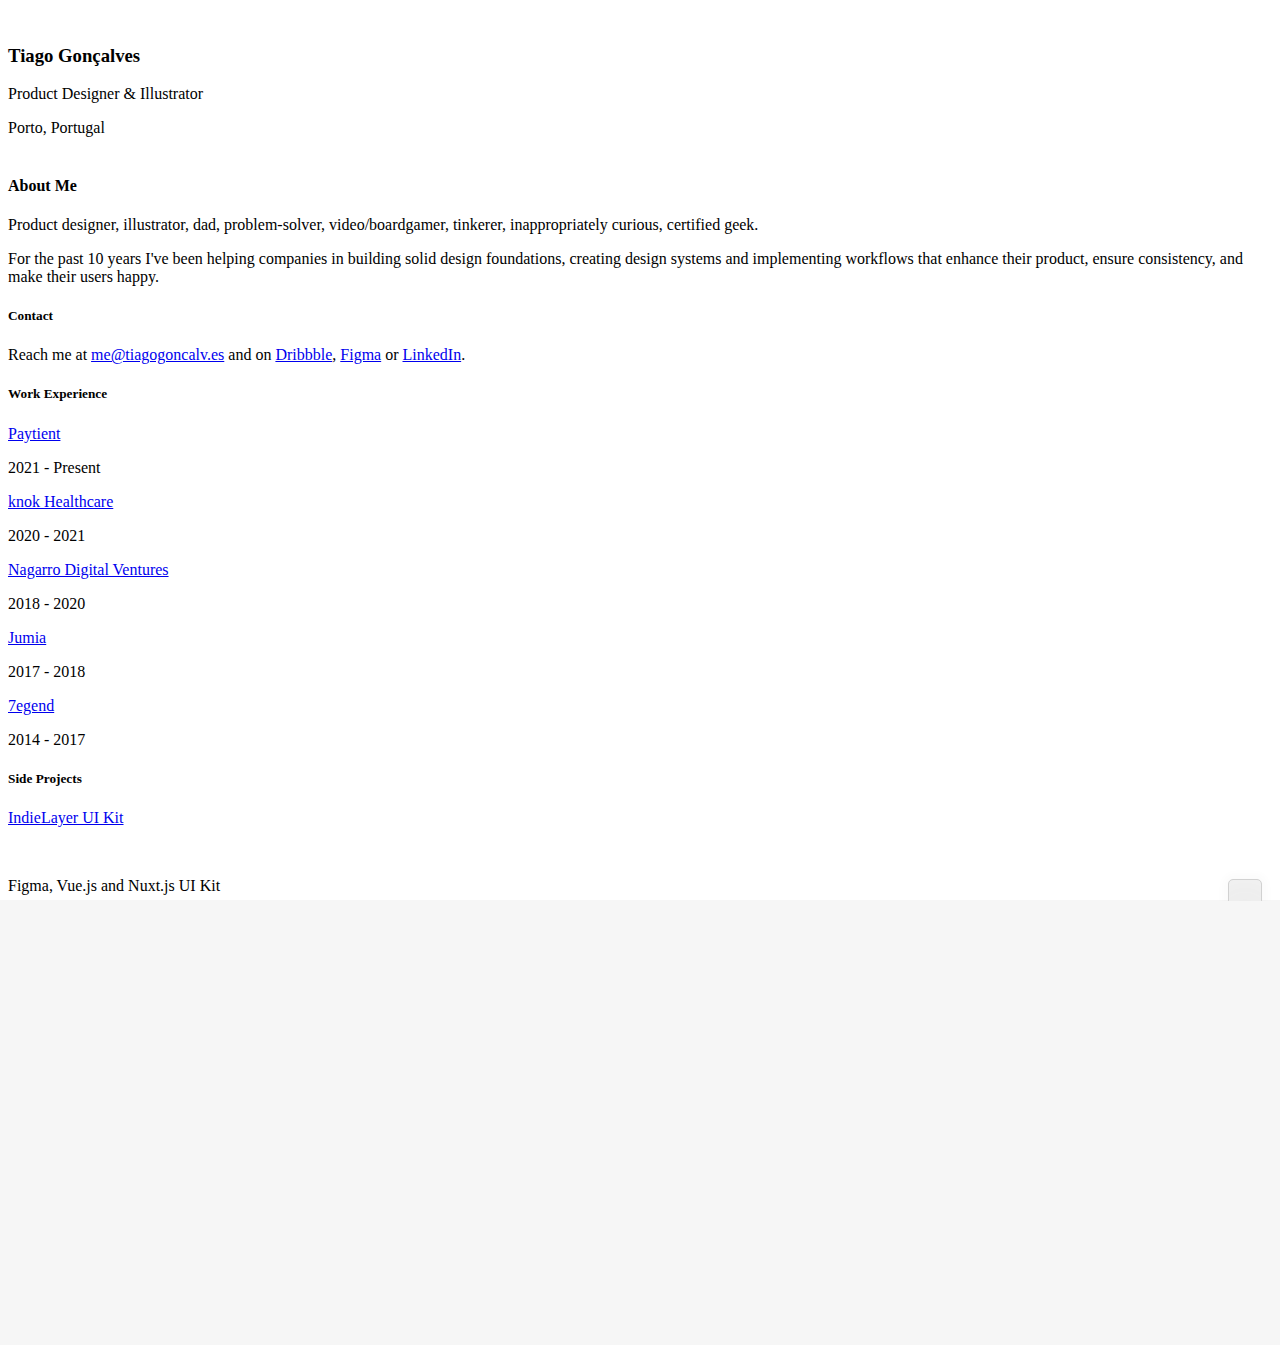
==== commit 519a480b: "Add files via upload" ====
--- a/index.htm
+++ b/index.htm
@@ -1 +1,10149 @@
-<!DOCTYPE html><!-- This site was created in Webflow. https://www.webflow.com --><!-- Last Published: Wed May 15 2024 15:03:57 GMT+0000 (Coordinated Universal Time) --><html data-wf-domain="tiagogoncalv-es.webflow.io" data-wf-page="6408bd60045731fa476555f4" data-wf-site="6408bd60045731c9a76555f3"><head><meta charset="utf-8"/><title>tiagogoncalv.es</title><meta content="Tiago Gonçalves" property="og:title"/><meta content="Personal website of Tiago Gonçalves, product designer &amp; illustrator based in Porto, Portugal." property="og:description"/><meta content="Tiago Gonçalves" property="twitter:title"/><meta content="Personal website of Tiago Gonçalves, product designer &amp; illustrator based in Porto, Portugal." property="twitter:description"/><meta property="og:type" content="website"/><meta content="summary_large_image" name="twitter:card"/><meta content="width=device-width, initial-scale=1" name="viewport"/><meta content="Webflow" name="generator"/><link href="https://assets-global.website-files.com/6408bd60045731c9a76555f3/css/tiagogoncalv-es.webflow.8f3b43299.css" rel="stylesheet" type="text/css"/><script type="text/javascript">!function(o,c){var n=c.documentElement,t=" w-mod-";n.className+=t+"js",("ontouchstart"in o||o.DocumentTouch&&c instanceof DocumentTouch)&&(n.className+=t+"touch")}(window,document);</script><link href="https://assets-global.website-files.com/6408bd60045731c9a76555f3/640b2142c9b15f421c5b35f6_Frame%2016.png" rel="shortcut icon" type="image/x-icon"/><link href="https://assets-global.website-files.com/6408bd60045731c9a76555f3/640b214387a187db947c4661_Frame%2017.png" rel="apple-touch-icon"/></head><body class="body"><section class="hero-without-image"><div class="container-2 w-container"><div class="container-work"><h3 class="heading">Tiago Gonçalves</h3><p class="margin-bottom-24px">Product Designer &amp; Illustrator<br/>Porto, Portugal</p></div><img src="https://assets-global.website-files.com/6408bd60045731c9a76555f3/6409c37a142ec4f7c9a3de27_Frame%201.png" loading="lazy" alt="" width="40" class="image"/></div></section><section class="features-list"><div class="container-work"><div class="features-wrapper-two"><h4 class="heading-2">About Me</h4><p class="features-paragraph">Product designer, illustrator, dad, problem-solver, video/boardgamer, tinkerer, inappropriately curious, certified geek.</p><p class="features-paragraph">For the past 10 years I&#x27;ve been helping companies in building solid design foundations, creating design systems and implementing workflows that enhance their product, ensure consistency, and make their users happy.</p></div><div class="features-wrapper-two"><h5 class="heading-2">Contact</h5><p class="features-paragraph">Reach me at <a href="mailto:me@tiagogoncalv.es" class="link-alt">me@tiagogoncalv.es</a> and on <a href="https://dribbble.com/tiagovianagoncalves" class="link-alt">Dribbble</a>, <a href="https://www.figma.com/@tiagogoncalves" class="link-alt">Figma</a> or <a href="https://www.linkedin.com/in/tiagovianagoncalves/" class="link-alt">LinkedIn</a>.</p></div><div class="columns-2 w-row"><div class="column w-col w-col-6"><h5 class="heading-2-copy">Work Experience</h5><div class="container-4 w-container"><div class="div-block div-block-2 div-block-3 div-block-4 div-block-5 div-block-6 div-block-7 div-block-8 div-block-9 div-block-10 div-block-11 div-block-12 div-block-13 div-block-14"><p class="features-paragraph work-entry"><a href="https://www.paytient.com/" class="link work">Paytient</a></p></div><p class="features-paragraph-copy">2021-Present</p></div><div class="container-4 w-container"><div class="div-block div-block-2 div-block-3 div-block-4 div-block-5 div-block-6 div-block-7 div-block-8 div-block-9 div-block-10 div-block-11 div-block-12 div-block-13 div-block-14"><p class="features-paragraph work-entry"><a href="https://knokcare.com/" class="link work">knok Healthcare</a></p></div><p class="features-paragraph-copy">2020-2021</p></div><div class="container-4 w-container"><div class="div-block div-block-2 div-block-3 div-block-4 div-block-5 div-block-6 div-block-7 div-block-8 div-block-9 div-block-10 div-block-11 div-block-12 div-block-13 div-block-14"><p class="features-paragraph work-entry"><a href="https://www.nagarro.com/en/services/digital-ventures" class="link work">Nagarro Digital Ventures</a></p></div><p class="features-paragraph-copy">2018-2020</p></div><div class="container-4 w-container"><div class="div-block div-block-2 div-block-3 div-block-4 div-block-5 div-block-6 div-block-7 div-block-8 div-block-9 div-block-10 div-block-11 div-block-12 div-block-13 div-block-14"><p class="features-paragraph work-entry"><a href="https://group.jumia.com/" class="link work">Jumia</a></p></div><p class="features-paragraph-copy">2017-2018</p></div><div class="container-4 w-container"><div class="div-block div-block-2 div-block-3 div-block-4 div-block-5 div-block-6 div-block-7 div-block-8 div-block-9 div-block-10 div-block-11 div-block-12 div-block-13 div-block-14"><p class="features-paragraph work-entry"><a href="https://www.7egend.cr/" class="link work">7egend</a></p></div><p class="features-paragraph-copy">2014-2017</p></div></div><div class="column-2 w-col w-col-6"><h5 class="heading-2-copy">Side Projects</h5><div class="container-4 w-container"><div class="div-block div-block-2 div-block-3 div-block-4 div-block-5 div-block-6 div-block-7 div-block-8 div-block-9 div-block-10 div-block-11 div-block-12 div-block-13 div-block-14"><p class="features-paragraph work-entry"><a href="https://indielayer.com/" class="link work">IndieLayer UI Kit</a></p><img src="https://assets-global.website-files.com/6408bd60045731c9a76555f3/6409c866adf71d3d2545515b_Interface%20Arrows%20Corner%20Up%20Right.png" loading="lazy" alt="" class="image-2"/></div><p class="features-paragraph-copy">Figma, Vue.js and Nuxt.js UI Kit</p></div><div class="container-4 w-container"><div class="div-block div-block-2 div-block-3 div-block-4 div-block-5 div-block-6 div-block-7 div-block-8 div-block-9 div-block-10 div-block-11 div-block-12 div-block-13 div-block-14"><p class="features-paragraph work-entry"><a href="https://www.figma.com/community/file/1088059168988686975" class="link work">Wireframing Starter Kit</a></p><img src="https://assets-global.website-files.com/6408bd60045731c9a76555f3/6409c866adf71d3d2545515b_Interface%20Arrows%20Corner%20Up%20Right.png" loading="lazy" alt="" class="image-2"/></div><p class="features-paragraph-copy">Figma Community Resource</p></div><div class="container-4 w-container"><div class="div-block div-block-2 div-block-3 div-block-4 div-block-5 div-block-6 div-block-7 div-block-8 div-block-9 div-block-10 div-block-11 div-block-12 div-block-13 div-block-14"><p class="features-paragraph work-entry"><a href="https://www.figma.com/community/file/1289177669247722618" class="link work">Clean emails UI Kit</a></p><img src="https://assets-global.website-files.com/6408bd60045731c9a76555f3/6409c866adf71d3d2545515b_Interface%20Arrows%20Corner%20Up%20Right.png" loading="lazy" alt="" class="image-2"/></div><p class="features-paragraph-copy">Figma Community Resource</p></div><div class="container-4 w-container"><div class="div-block div-block-2 div-block-3 div-block-4 div-block-5 div-block-6 div-block-7 div-block-8 div-block-9 div-block-10 div-block-11 div-block-12 div-block-13 div-block-14"><p class="features-paragraph work-entry"><a href="https://www.instagram.com/tiagovianagoncalves/" class="link work">Illustration</a></p><img src="https://assets-global.website-files.com/6408bd60045731c9a76555f3/6409c866adf71d3d2545515b_Interface%20Arrows%20Corner%20Up%20Right.png" loading="lazy" alt="" class="image-2"/></div><p class="features-paragraph-copy">Instagram</p></div></div></div></div></section><script src="https://d3e54v103j8qbb.cloudfront.net/js/jquery-3.5.1.min.dc5e7f18c8.js?site=6408bd60045731c9a76555f3" type="text/javascript" integrity="sha256-9/aliU8dGd2tb6OSsuzixeV4y/faTqgFtohetphbbj0=" crossorigin="anonymous"></script><script src="https://assets-global.website-files.com/6408bd60045731c9a76555f3/js/webflow.4e8135d87.js" type="text/javascript"></script></body></html>
+<!DOCTYPE html>
+<!-- saved from url=(0035)https://tiagogoncalv-es.webflow.io/ -->
+<html data-wf-domain="tiagogoncalv-es.webflow.io" data-wf-page="6408bd60045731fa476555f4" data-wf-site="6408bd60045731c9a76555f3" class=" w-mod-js"><head><meta http-equiv="Content-Type" content="text/html; charset=UTF-8"><style>.wf-force-outline-none[tabindex="-1"]:focus{outline:none;}</style><title>Tiago Gonçalves, Product Designer</title><meta content="Tiago Gonçalves" property="og:title"><meta content="Personal website of Tiago Gonçalves, product designer &amp; illustrator based in Porto, Portugal." property="og:description"><meta content="Tiago Gonçalves" property="twitter:title"><meta content="Personal website of Tiago Gonçalves, product designer &amp; illustrator based in Porto, Portugal." property="twitter:description"><meta property="og:type" content="website"><meta content="summary_large_image" name="twitter:card"><meta content="width=device-width, initial-scale=1" name="viewport"><meta content="Webflow" name="generator"><link href="./Tiago Gonçalves, Product Designer_files/tiagogoncalv-es.webflow.646aaead2.css" rel="stylesheet" type="text/css"><style></style><style></style><script type="text/javascript">!function(o,c){var n=c.documentElement,t=" w-mod-";n.className+=t+"js",("ontouchstart"in o||o.DocumentTouch&&c instanceof DocumentTouch)&&(n.className+=t+"touch")}(window,document);</script><link href="https://assets-global.website-files.com/6408bd60045731c9a76555f3/664f1d5116d70c473b5ca733_Frame%2019.png" rel="shortcut icon" type="image/x-icon"><link href="./Tiago Gonçalves, Product Designer_files/664f1d78111858facb3b022f_Frame 18.png" rel="apple-touch-icon"><style>@import url(https://d3e54v103j8qbb.cloudfront.net/fonts/inter/inter.s3.3a4044b2f3.css);</style><style>.w-reset,
+.w-editor-bem-RichTextInput_Content *:not(rteselectionmarker, sub, sup),
+.w-editor-rich-text-container * {
+  position: static;
+  left: auto;
+  top: auto;
+  right: auto;
+  bottom: auto;
+  z-index: auto;
+  display: block;
+  visibility: visible;
+  overflow: visible;
+  overflow-x: visible;
+  overflow-y: visible;
+  box-sizing: border-box;
+  width: auto;
+  height: auto;
+  max-height: none;
+  max-width: none;
+  min-height: 0;
+  margin: 0;
+  padding: 0;
+  float: none;
+  clear: none;
+  border: 0 none transparent;
+  border-radius: 0;
+  background: none;
+  background-image: none;
+  background-position: 0% 0%;
+  background-size: auto auto;
+  background-repeat: repeat;
+  background-origin: padding-box;
+  background-clip: border-box;
+  background-attachment: scroll;
+  background-color: transparent;
+  box-shadow: none;
+  opacity: 1;
+  transform: none;
+  transition: none;
+  direction: ltr;
+  font-family: inherit;
+  font-weight: inherit;
+  color: inherit;
+  font-size: inherit;
+  line-height: inherit;
+  font-style: inherit;
+  font-variant: inherit;
+  text-align: inherit;
+  letter-spacing: inherit;
+  text-decoration: inherit;
+  text-indent: 0;
+  text-transform: inherit;
+  list-style-type: disc;
+  text-shadow: none;
+  font-smoothing: auto;
+  vertical-align: baseline;
+  cursor: inherit;
+  white-space: inherit;
+  word-break: normal;
+  word-spacing: normal;
+  word-wrap: normal;
+}
+span.w-reset,
+span.w-editor-bem-RichTextInput_Content *:not(rteselectionmarker, sub, sup),
+span.w-editor-rich-text-container *,
+.w-reset span,
+.w-editor-bem-RichTextInput_Content *:not(rteselectionmarker, sub, sup) span,
+.w-editor-rich-text-container * span {
+  display: inline;
+}
+.w-reset .w-ExpressionEditor-fieldWrapper span,
+.w-editor-bem-RichTextInput_Content *:not(rteselectionmarker, sub, sup) .w-ExpressionEditor-fieldWrapper span,
+.w-editor-rich-text-container * .w-ExpressionEditor-fieldWrapper span {
+  display: inherit;
+}
+.w-editor-ghost-span {
+  font-size: 0px;
+  line-height: 0px;
+  display: inline;
+  width: 0px;
+  height: 0px;
+  pointer-events: none;
+  position: relative;
+  direction: ltr !important;
+}
+.w-editor-ghost-span:after {
+  content: '';
+  position: absolute;
+  width: 6px;
+  height: 6px;
+  left: -3px;
+  top: -3px;
+}
+.w-editor-ghost-span.w-editor-top {
+  vertical-align: top;
+}
+.w-editor-ghost-span.w-editor-bottom {
+  vertical-align: bottom;
+}
+.w-editor-ghost-span.w-editor-wide {
+  width: 20%;
+}
+.w-editor-ghost-span.w-editor-mode-block {
+  display: block;
+  clear: both;
+}
+.w-editor-ghost-span.w-editor-mode-float-right {
+  float: right;
+}
+.w-editor-ghost-span.w-editor-mode-float-left {
+  float: left;
+}
+@keyframes wf-bounce-in {
+  0% {
+    opacity: 0;
+    transform: scale(1);
+  }
+  0.5% {
+    opacity: 0;
+    transform: scale(0.94);
+  }
+  50% {
+    opacity: 1;
+    transform: scale(1.005);
+  }
+  75% {
+    transform: scale(0.997);
+  }
+  100% {
+    transform: scale(1);
+  }
+}
+@keyframes wf-move-progress {
+  from {
+    background-position: 40px 0;
+  }
+  to {
+    background-position: 0 0;
+  }
+}
+@keyframes wf-blink {
+  0%,
+  100% {
+    background: #808080;
+    box-shadow: -8px 0 #1F1F1F;
+  }
+  50% {
+    background: #1F1F1F;
+    box-shadow: -8px 0 #808080;
+  }
+}
+@keyframes wf-blink-in {
+  40% {
+    opacity: 1;
+  }
+}
+@keyframes wf-spin {
+  0% {
+    transform: rotate(0deg);
+  }
+  100% {
+    transform: rotate(360deg);
+  }
+}
+@keyframes wf-move-right {
+  0% {
+    transform: translateX(-10px);
+  }
+  100% {
+    transform: translateX(10px);
+  }
+}
+@keyframes wf-animate-right-arrow {
+  0% {
+    transform: translateX(5px);
+    opacity: 1;
+  }
+  100% {
+    transform: translateX(16px);
+    opacity: 0;
+  }
+}
+@keyframes wf-pulse {
+  0% {
+    transform: scale(1);
+    opacity: 1;
+  }
+  100% {
+    transform: scale(3.3);
+    opacity: 0;
+  }
+}
+@keyframes wf-pulse-appear {
+  0% {
+    transform: scale(0);
+    opacity: 0;
+  }
+  70% {
+    transform: scale(1.5);
+    opacity: 1;
+  }
+  100% {
+    transform: scale(1);
+    opacity: 1;
+  }
+}
+@keyframes wf-exclaim-front-icon {
+  0% {
+    opacity: 0;
+    transform: scale(1);
+  }
+  25% {
+    opacity: 1;
+    transform: scale(1.2);
+  }
+  50% {
+    opacity: 0;
+    transform: scale(1);
+  }
+  75% {
+    opacity: 1;
+    transform: scale(1.2);
+  }
+  100% {
+    transform: scale(1);
+  }
+}
+@keyframes wf-exclaim-back-icon {
+  0% {
+    opacity: 1;
+    transform: scale(1);
+  }
+  25% {
+    opacity: 0;
+    transform: scale(1.2);
+  }
+  50% {
+    opacity: 1;
+    transform: scale(1);
+  }
+  75% {
+    opacity: 0;
+    transform: scale(1.2);
+  }
+  100% {
+    transform: scale(1);
+  }
+}
+@keyframes wf-distractor-blink {
+  40% {
+    opacity: 1;
+  }
+}
+@keyframes wf-preview-panel {
+  from {
+    opacity: 0;
+  }
+  to {
+    opacity: 1;
+  }
+}
+html {
+  --wf-designer--textColorLight: #ebebeb;
+  --wf-designer--textColor: #d9d9d9;
+  --wf-designer--textColorPreloader: #ababab;
+  --wf-designer--textColorDim: #ababab;
+  --wf-designer--textColorDimmer: #757575;
+  --wf-designer--notificationTextColor: #d9d9d9;
+  --wf-designer--panelColor: #404040;
+  --wf-designer--panelColorLight: #4d4d4d;
+  --wf-designer--panelColorLighter: #5e5e5e;
+  --wf-designer--panelColorDark: #2b2b2b;
+  --wf-designer--panelColorDarker: #212121;
+  --wf-designer--panelBorder: #212121;
+  --wf-designer--panelHeadDividerBorder: 1px solid var(--wf-designer--borderColorDark);
+  --wf-designer--panelActiveShadow: inset -1px 0px 0 0 #212121,
+    -1px -1px 0 0 #212121, 0 2px 0 0 #404040;
+  --wf-designer--panelActiveShadowLast: none;
+  --wf-designer--panelTabBackground: var(--wf-designer--panelColorDark);
+  --wf-designer--panelShadow: inset -1px -1px 0 0 var(--wf-designer--borderColorDark);
+  --wf-designer--panelShadowLast: inset 0px -1px 0 0 var(--wf-designer--borderColorDark);
+  --wf-designer--panelTabsShadow: none;
+  --wf-designer--panelTabBarShadow: 0 -1px 0 0 var(--wf-designer--borderColorDark);
+  --wf-designer--token-input-background-disabled: #4d4d4d;
+  --wf-designer--token-input-text-disabled: var(--wf-designer--textColorDim);
+  --wf-designer--borderColor: #363636;
+  --wf-designer--borderColorDark: #212121;
+  --wf-designer--borderColorDarker: #212121;
+  --wf-designer--insetColor: #363636;
+  --wf-designer--insetBorderColor: #2b2b2b;
+  --wf-designer--listColor: #363636;
+  --wf-designer--listColorHover: #2b2b2b;
+  --wf-designer--listBorderColor: #2b2b2b;
+  --wf-designer--listSourceBorderColor: #757575;
+  --wf-designer--listRowBackgroundHover: var(--wf-designer--panelColorLight);
+  --wf-designer--listRowSelectedBackground: var(--wf-designer--panelColorLight);
+  --wf-designer--listRowBorder: 1px solid var(--wf-designer--borderColorDark);
+  --wf-designer--listRowBigHeight: 45px;
+  --wf-designer--listRowColorHover: revert;
+  --wf-designer--listGridBorder: 1px solid var(--wf-designer--borderColor);
+  --wf-designer--paneBorderColor: var(--wf-designer--borderColorDark);
+  --wf-designer--paneHeadHeight: 45px;
+  --wf-designer--paneCardColor: var(--wf-designer--panelColorLight);
+  --wf-designer--paneCardBorder: 1px solid var(--wf-designer--borderColor);
+  --wf-designer--tooltipColor: #ebebeb;
+  --wf-designer--tooltipColorText: #212121;
+  --wf-designer--tooltipColorBlue: #2496ff;
+  --wf-designer--tooltipColorBlueText: white;
+  --wf-designer--canvasColor: #5e5e5e;
+  --wf-designer--canvasColorDark: #2b2b2b;
+  --wf-designer--canvasColorDarker: #212121;
+  --wf-designer--breadcrumbColor: #ebebeb;
+  --wf-designer--breadcrumbTextColor: #4d4d4d;
+  --wf-designer--breadcrumbRulerColor: var(--wf-designer--breadcrumbTextColor);
+  --wf-designer--popoverBackground: var(--wf-designer--panelColor);
+  --wf-designer--popoverHeaderBackground: var(--wf--designer--panelColorLight);
+  --wf-designer--popoverShadow: 0px 1px 15px rgba(0, 0, 0, 0.2);
+  --wf-designer--popoverBorder: 1px solid var(--wf-designer--borderColor);
+  --wf-designer--popoverShadowHard: 0 0 0 1px var(--wf-designer--borderColor),
+    var(--wf-designer--popoverShadow);
+  --wf-designer--menuBackground: var(--wf-designer--panelColorLight);
+  --wf-designer--menuBorder: var(--wf-designer--popoverBorder);
+  --wf-designer--menuCardOffset: -1px;
+  --wf-designer--menuCardTopBorderRadius: 0px;
+  --wf-designer--menuDividerColor: var(--wf-designer--borderColorDark);
+  --wf-designer--menuItemPadding: 4px 15px;
+  --wf-designer--menuItemLineHeight: 19px;
+  --wf-designer--menuItemHoverBackground: var(--wf-designer--panelColorLighter);
+  --wf-designer--menuItemHoverColor: white;
+  --wf-designer--menuItemCaretOffset: 0px;
+  --wf-designer--modalBackground: var(--wf-designer--panelColor);
+  --wf-designer--modalHeaderBackground: var(--wf-designer--panelColorLight);
+  --wf-designer--modalHeaderHeight: 42px;
+  --wf-designer--modalPadding: 16px;
+  --wf-designer--modalShadow: 0 0 0 1px rgba(0, 0, 0, 0.3),
+    0 4px 24px rgba(0, 0, 0, 0.2);
+  --wf-designer--miniSettingsModalBackground: var(--wf-designer--modalBackground);
+  --wf-designer--maskCanvas: rgba(0, 0, 0, 0.75);
+  --wf-designer--maskPanel: rgba(33, 33, 33, 0.85);
+  --wf-designer--maskLoading: rgba(33, 33, 33, 0.95);
+  --wf-designer--notificationColor: rgba(33, 33, 33, 0.95);
+  --wf-designer--pillBackground: var(--wf-designer--panelColorLight);
+  --wf-designer--buttonText: white;
+  --wf-designer--buttonGroupBackground: transparent;
+  --wf-designer--buttonColor: #5e5e5e;
+  --wf-designer--buttonColorHover: #757575;
+  --wf-designer--buttonColorActive: #5e5e5e;
+  --wf-designer--buttonBorder: 1px solid #363636;
+  --wf-designer--buttonBoxShadow: none;
+  --wf-designer--buttonBlue: #2496ff;
+  --wf-designer--buttonBlueHover: #0084ff;
+  --wf-designer--buttonGreen: #008547;
+  --wf-designer--buttonGreenHover: #00944f;
+  --wf-designer--buttonRed: #cf313b;
+  --wf-designer--buttonRedHover: #db434c;
+  --wf-designer--buttonOrange: #c75300;
+  --wf-designer--buttonOrangeHover: #dd7124;
+  --wf-designer--buttonPurple: #7f5ae9;
+  --wf-designer--buttonPurpleHover: #8a61ff;
+  --wf-designer--buttonHeadHeight: 29px;
+  --wf-designer--buttonHeadLineHeight: 26px;
+  --wf-designer--classShadow: 0 0 0 1px rgba(0, 0, 0, 0.15);
+  --wf-designer--inputColor: #2b2b2b;
+  --wf-designer--inputColorHover: #212121;
+  --wf-designer--inputBorderColor: #212121;
+  --wf-designer--inputBorderColorHover: #212121;
+  --wf-designer--inputBoxShadow: 0 0 0 rgba(0, 0, 0, 0);
+  --wf-designer--inputPreviewColor: #ababab;
+  --wf-designer--inputPreviewBorderColor: #5e5e5e;
+  --wf-designer--inputPreviewBg: #4d4d4d;
+  --wf-designer--inputHeighlightColor: white;
+  --wf-designer--inputHeighlightBorderColor: rgba(138, 194, 255, 0.8);
+  --wf-designer--inputHeighlightBg: rgba(138, 194, 255, 0.35);
+  --wf-designer--inputTickWidth: 24px;
+  --wf-designer--inputPaddingX: 9px;
+  --wf-designer--inputPaddingY: 8px;
+  --wf-designer--inputPlaceholderColor: var(--wf-designer--textColorDimmer);
+  --wf-designer--switchColor: var(--wf-designer--panelColorDark);
+  --wf-designer--switchKnobColor: var(--wf-designer--buttonColor);
+  --wf-designer--switchKnobColorHover: var(--wf-designer--buttonColorHover);
+  --wf-designer--switchBorderColor: var(--wf-designer--borderColorDark);
+  --wf-designer--switchActiveColor: #2496ff;
+  --wf-designer--switchActiveBorderColor: #212121;
+  --wf-designer--switchWidth: 40px;
+  --wf-designer--inputNoticeColor: #b99f76;
+  --wf-designer--inputNoticeBorderColor: #9e8863;
+  --wf-designer--inputNoticeBg: #6f6452;
+  --wf-designer--checkboxBorderColor: var(--wf-designer--inputBorderColor);
+  --wf-designer--checkboxCheckedBackgroundColor: var(--wf-designer--inputColor);
+  --wf-designer--checkboxCheckedBorderColor: var(--wf-designer--inputBorderColor);
+  --wf-designer--checkboxLabelColor: currentColor;
+  --wf-designer--checkboxSize: 14px;
+  --wf-designer--checkboxVerticalAlign: baseline;
+  --wf-designer--checkboxTopOffset: 0;
+  --wf-designer--checkboxMarginRight: 8px;
+  --wf-designer--inputOutlineFocus: var(--wf-designer--inputBoxShadow),
+    0 0 0 1px #2496ff;
+  --wf-designer--inputOutlineFocusPurple: var(--wf-designer--inputBoxShadow),
+    0 0 0 1px #a484ff;
+  --wf-designer--inputOutlineFocusError: var(--wf-designer--inputBoxShadow),
+    0 0 0 1px #ed273e;
+  --wf-designer--inputOutlineFocusErrorLight: var(--wf-designer--inputBoxShadow),
+    0 0 0 1px #ff424d;
+  --wf-designer--fontDefault: Inter, -apple-system, BlinkMacSystemFont,
+    'Segoe UI', Roboto, Oxygen-Sans, Ubuntu, Cantarell, 'Helvetica Neue',
+    Helvetica, Arial, 'Apple Color Emoji', 'Segoe UI Emoji', 'Segoe UI Symbol',
+    sans-serif;
+  --wf-designer--fontHeading: var(--wf-designer--fontDefault);
+  --wf-designer--fontHeadingWeight: 400;
+  --wf-designer--fontCode: 'SF Mono', 'Liberation Mono', Inconsolata, Consolas,
+    Monaco, Menlo, monospace;
+  --wf-designer--modalTitleSize: 26px;
+  --wf-designer--modalTitleWeight: 400;
+  --wf-designer--inputHeight: 24px;
+  --wf-designer--buttonHeight: 22px;
+  --wf-designer--buttonLineHeight: 30px;
+  --wf-designer--buttonGroupHeight: 25px;
+  --wf-designer--controlFontSize: 11.5px;
+  --wf-designer--inputFontSize: 11.5px;
+  --wf-designer--controlBigHeight: 32px;
+  --wf-designer--controlBigFontSize: 11.5px;
+  --wf-designer--radius: 2px;
+  --wf-designer--radiusSmall: 2px;
+  --wf-designer--radiusMedium: 3px;
+  --wf-designer--radiusRound: 100px;
+  --wf-designer--radiusButtonGroup: 0px;
+  --wf-designer--disabledOpacity: 0.5;
+  --wf-designer--datePickerWidth: 254px;
+  --wf-designer--scrollbarBaseColor: #4d4d4d #2b2b2b;
+  --wf-designer--scrollbarTrackColor: var(--wf-designer--panelColorDark);
+  --wf-designer--scrollbarTrackBorderColor: var(--wf-designer--borderColorDark);
+  --wf-designer--scrollbarThumbColor: var(--wf-designer--panelColorLight);
+  --wf-designer--scrollbarThumbColorHover: var(--wf-designer--buttonColor);
+  --wf-designer--scrollbarThumbColorDisabled: var(--wf-designer--panelColor);
+  --wf-designer--webkitScrollBarWidth: 9px;
+  --wf-designer--cssTokenHeight: 23px;
+  --wf-designer--rightSidebarBorderWidth: 1px;
+  --wf-designer--rightSidebarWidthInner: 240px;
+  --wf-designer--rightSidebarWidth: calc(240px + 1px);
+  --wf-designer--rightSidebarWidthPlusScrollbar: calc(240px + 1px + 10px);
+  --wf-designer--rightSidebarPanelWidth: 224px;
+  --wf-designer--bottomBarHeight: 29px;
+  --wf-designer--leftSidebarSpacerDisplay: block;
+  --wf-designer--leftSidebarSpacerOffsetLeft: 0px;
+  --wf-designer--leftSidebarWidth: 35px;
+  --wf-designer--leftSidebarBorderColor: #212121;
+  --wf-designer--leftSidebarBorderDisplay: block;
+  --wf-designer--leftSidebarButtonBorderColor: #363636;
+  --wf-designer--leftSidebarButtonActiveBackground: var(--wf-designer--panelColorLight);
+  --wf-designer--leftSidebarButtonActiveBorder: var(--wf-designer--borderColorDark);
+  --wf-designer--leftSidebarButtonActiveLeftBorder: 1px solid transparent;
+  --wf-designer--leftSidebarButtonPadding: 11px;
+  --wf-designer--leftSidebarBottomButtonPadding: 7px;
+  --wf-designer--leftSidebarButtonBackgroundHover: transparent;
+  --wf-designer--leftSidebarHelpTriggerPadding: 4px;
+  --wf-designer--leftSidebarDividerOffset: -4px;
+  --wf-designer--leftSidebarDividerMargin: 0px;
+  --wf-designer--leftSidebarFirstButtonTopMargin: 0px;
+  --wf-designer--topBarHeight: var(--wf-designer--leftSidebarWidth);
+  --wf-designer--topBarIconActiveBackground: #212121;
+  --wf-designer--topBarIconActiveColor: currentColor;
+  --wf-designer--topBarBorderColor: var(--wf-designer--borderColor);
+  --wf-designer--tabHeight: var(--wf-designer--topBarHeight);
+  --wf-designer--leftSidebarSpacerWidth: 6px;
+  --wf-designer--slateHeaderHeight: 44px;
+  --wf-designer--firstSlatePanelWidth: 250px;
+  --wf-designer--secondSlatePanelWidth: 400px;
+  --wf-designer--sectionPadding: 0 10px 0 4px;
+  --wf-designer--sectionHeaderPaddingLeft: 5px;
+  --wf-designer--sectionClosedBorderBottom: none;
+  --wf-designer--sectionOpenedBorderBottom: 1px solid var(--wf-designer--borderColorDark);
+  --wf-designer--sectionTitleHeight: 28px;
+  --wf-designer--sectionTitleBorderBottom: 1px solid var(--wf-designer--borderColorDark);
+  --wf-designer--fontSize0: 10px;
+  --wf-designer--fontSize1: 11px;
+  --wf-designer--fontSize2: 12px;
+  --wf-designer--fontSize3: 13px;
+  --wf-designer--fontSize4: 14px;
+  --wf-designer--fontSize5: 15px;
+  --wf-designer--fontSize6: 16px;
+  --wf-designer--fontSize8: 18px;
+  --wf-designer--fontSize10: 20px;
+  --wf-designer--fontWeightMedium: 500;
+}
+/**
+ * IMPORTANT: Do not change the values in this file without updating them in zindex.js
+ *
+ * ISSUE #7308 (https://github.com/webflow/webflow/issues/7308) will remove the need for this synchronization
+ *
+ * NOTE: For new components, use ui/Layer, not these zIndex: https://github.com/webflow/webflow/blob/dev/docs/app/designer-overlay-system/overlay-system.md
+ */
+/* Note: external less veriables used in this file must exist in both designer and editor
+and variables defined here must not conflict with those defined in the designer or editor
+also rich-text.less has its own sprite-sheet */
+.w-editor-bem-RichText {
+  pointer-events: auto;
+}
+.w-editor-bem-RichText * {
+  pointer-events: auto;
+}
+[class*='w-editor-edit'] .w-richtext .w-embed,
+[class*='w-editor-edit'] .w-rte-editable .w-embed {
+  color: transparent;
+}
+[class*='w-editor-edit'] .w-richtext .w-embed:after,
+[class*='w-editor-edit'] .w-rte-editable .w-embed:after {
+  display: block;
+  line-height: 0;
+}
+.w-spinner {
+  width: 36px;
+  height: 36px;
+  overflow: hidden;
+}
+.w-spinner i {
+  display: none;
+  position: absolute;
+}
+.w-spinner .w-spinner-uploading-thin {
+  display: block;
+  top: 13px;
+  left: 13px;
+  opacity: 0.8;
+}
+.w-spinner .w-spinner-success {
+  top: 13px;
+  left: 12px;
+}
+.w-spinner .w-spinner-success-thin {
+  top: 13px;
+  left: 12px;
+}
+.w-spinner .w-spinner-cancel {
+  top: 13px;
+  left: 13px;
+}
+.w-spinner .w-common-loading-dots {
+  top: -21px !important;
+  left: 12px!important;
+}
+.w-spinner.w-queued .w-common-loading-dots {
+  display: block;
+}
+.w-spinner.w-queued .w-spinner-uploading-thin {
+  display: none;
+}
+.w-spinner.w-complete .w-spinner-uploading-thin {
+  display: none;
+}
+.w-spinner.w-complete .w-spinner-success {
+  display: block;
+}
+.w-spinner.w-medium.w-queued .w-common-loading-dots {
+  top: -25px !important;
+  left: 8px!important;
+}
+.w-spinner.w-medium .w-spinner-uploading-thin {
+  top: 10px;
+  left: 10px;
+}
+.w-spinner.w-medium .w-spinner-success {
+  top: 11px;
+  left: 9px;
+}
+.w-spinner.w-medium .w-spinner-cancel {
+  top: 10px;
+  left: 10px;
+}
+.w-spinner.w-small.w-queued .w-common-loading-dots {
+  display: none;
+}
+.w-spinner.w-small .w-spinner-uploading-thin,
+.w-spinner.w-small .w-spinner-success {
+  display: none;
+}
+.w-spinner.w-small.w-complete .w-spinner-percent,
+.w-spinner.w-small.w-complete .w-spinner-border {
+  opacity: 0;
+}
+.w-spinner.w-small.w-complete .w-spinner-success-thin {
+  display: block;
+  top: 8px;
+  left: 6px;
+}
+.w-spinner.w-small.w-error .w-spinner-percent,
+.w-spinner.w-small.w-error .w-spinner-border {
+  opacity: 0;
+}
+.w-spinner.w-small.w-error .w-spinner-cancel {
+  display: none;
+}
+.w-spinner.w-small.w-error .w-spinner-success-thin {
+  display: block;
+  top: 6px;
+  left: 7px;
+}
+.w-spinner svg {
+  width: 100%;
+  height: 100%;
+}
+.w-spinner .w-spinner-overlay {
+  fill: rgba(0, 0, 0, 0.8);
+}
+.w-spinner .w-spinner-border {
+  stroke-width: 1px;
+  stroke: rgba(255, 255, 255, 0.35);
+}
+.w-spinner .w-spinner-percent {
+  stroke: #fff;
+  stroke-width: 2px;
+}
+.w-spinner .w-spinner-percent.w-hide {
+  opacity: 0;
+}
+.w-spinner.w-complete .w-spinner-percent {
+  stroke: #50bf5d;
+}
+.w-spinner.w-error .w-spinner-uploading-thin {
+  display: none;
+}
+.w-spinner.w-error .w-spinner-percent {
+  stroke: #f35353;
+}
+.w-spinner.w-error .w-spinner-cancel {
+  display: block;
+}
+.w-editor-selectize-control.w-editor-plugin-drag_drop.w-editor-multi > .w-editor-selectize-input > div.w-editor-ui-sortable-placeholder {
+  visibility: visible !important;
+  background: #f2f2f2 !important;
+  background: rgba(0, 0, 0, 0.06) !important;
+  border: 0 none !important;
+  box-shadow: inset 0 0 12px 4px #fff;
+}
+.w-editor-selectize-control.w-editor-plugin-drag_drop .w-editor-ui-sortable-placeholder::after {
+  content: '!';
+  visibility: hidden;
+}
+.w-editor-selectize-control.w-editor-plugin-drag_drop .w-editor-ui-sortable-helper {
+  box-shadow: 0 2px 5px rgba(0, 0, 0, 0.2);
+}
+.w-editor-selectize-dropdown-header {
+  position: relative;
+  padding: 5px 8px;
+  border-bottom: 1px solid #d0d0d0;
+  background: #f8f8f8;
+  border-radius: 3px 3px 0 0;
+}
+.w-editor-selectize-dropdown-header-close {
+  position: absolute;
+  right: 8px;
+  top: 50%;
+  color: #303030;
+  opacity: 0.4;
+  margin-top: -12px;
+  line-height: 20px;
+  font-size: 20px !important;
+}
+.w-editor-selectize-dropdown-header-close:hover {
+  color: #000000;
+}
+.w-editor-selectize-dropdown.w-editor-plugin-optgroup_columns .w-editor-optgroup {
+  border-right: 1px solid #f2f2f2;
+  border-top: 0 none;
+  float: left;
+  box-sizing: border-box;
+}
+.w-editor-selectize-dropdown.w-editor-plugin-optgroup_columns .w-editor-optgroup:last-child {
+  border-right: 0 none;
+}
+.w-editor-selectize-dropdown.w-editor-plugin-optgroup_columns .w-editor-optgroup:before {
+  display: none;
+}
+.w-editor-selectize-dropdown.w-editor-plugin-optgroup_columns .w-editor-optgroup-header {
+  border-top: 0 none;
+}
+.w-editor-selectize-control.w-editor-plugin-remove_button [data-value] {
+  position: relative;
+  padding-right: 18px !important;
+}
+.w-editor-selectize-control.w-editor-plugin-remove_button [data-value] .w-editor-remove {
+  position: absolute;
+  top: 0;
+  right: 0;
+  bottom: 0;
+  width: 17px;
+  text-align: center;
+  font-weight: bold;
+  font-size: var(--wf-designer--fontSize2);
+  color: inherit;
+  text-decoration: none;
+  vertical-align: middle;
+  display: inline-block;
+  padding: 2px 0 0 0;
+  border-radius: 0 2px 2px 0;
+  box-sizing: border-box;
+}
+.w-editor-selectize-control.w-editor-plugin-remove_button [data-value] .w-editor-remove > i {
+  position: absolute;
+  background-position: 0;
+  width: 5px;
+  height: 6px;
+  opacity: 0.5;
+  top: 0;
+  bottom: 0;
+  left: 0;
+  right: 0;
+  margin: auto;
+  transition: opacity 200ms;
+}
+.w-editor-selectize-control.w-editor-plugin-remove_button [data-value] .w-editor-remove:hover > i {
+  opacity: 1;
+}
+.w-editor-selectize-control.w-editor-plugin-remove_button [data-value].w-editor-active .w-editor-remove {
+  border-left-color: #cacaca;
+}
+.w-editor-selectize-control.w-editor-plugin-remove_button .w-editor-disabled [data-value] .w-editor-remove:hover {
+  background: none;
+}
+.w-editor-selectize-control.w-editor-plugin-remove_button .w-editor-disabled [data-value] .w-editor-remove {
+  border-left-color: #ffffff;
+}
+.w-editor-selectize-control {
+  position: relative;
+}
+.w-editor-selectize-dropdown,
+.w-editor-selectize-input,
+.w-editor-selectize-input input {
+  color: #303030;
+  font-family: inherit;
+  font-size: 13px;
+  line-height: 18px;
+  -webkit-font-smoothing: inherit;
+}
+.w-editor-selectize-input,
+.w-editor-selectize-control.w-editor-single .w-editor-selectize-input.w-editor-input-active {
+  background: #fff;
+  cursor: text;
+  display: inline-block;
+}
+.w-editor-selectize-input {
+  border: 1px solid #d0d0d0;
+  padding: 8px 8px;
+  display: inline-block;
+  width: 100%;
+  overflow: hidden;
+  position: relative;
+  z-index: 1;
+  box-sizing: border-box;
+  box-shadow: inset 0 1px 1px rgba(0, 0, 0, 0.1);
+  border-radius: 3px;
+}
+.w-editor-selectize-control.w-editor-multi .w-editor-selectize-input.w-editor-has-items {
+  padding: 6px 8px 3px;
+}
+.w-editor-selectize-input.w-editor-full {
+  background-color: #fff;
+}
+.w-editor-selectize-input.w-editor-disabled,
+.w-editor-selectize-input.w-editor-disabled * {
+  cursor: not-allowed !important;
+  pointer-events: none !important;
+}
+.w-editor-selectize-input.w-editor-focus {
+  box-shadow: inset 0 1px 2px rgba(0, 0, 0, 0.15);
+}
+.w-editor-selectize-input.w-editor-dropdown-active {
+  border-radius: 3px 3px 0 0;
+}
+.w-editor-selectize-input > * {
+  vertical-align: baseline;
+  display: -moz-inline-stack;
+  display: inline-block;
+  zoom: 1;
+  *display: inline;
+}
+.w-editor-selectize-control.w-editor-multi .w-editor-selectize-input > div {
+  cursor: default;
+  margin: 0 3px 3px 0;
+  padding: 2px 6px;
+  background: #f2f2f2;
+  color: #303030;
+  border: 0 solid #d0d0d0;
+}
+.w-editor-selectize-control.w-editor-multi .w-editor-selectize-input > div.w-editor-active {
+  background: #e8e8e8;
+  color: #303030;
+  border: 0 solid #cacaca;
+}
+.w-editor-selectize-control.w-editor-multi .w-editor-selectize-input.w-editor-disabled > div,
+.w-editor-selectize-control.w-editor-multi .w-editor-selectize-input.w-editor-disabled > div.w-editor-active {
+  color: #7d7d7d;
+  background: #f2f2f2;
+  border: 0 solid #ffffff;
+}
+.w-editor-selectize-input > input {
+  padding: 0 !important;
+  min-height: 0 !important;
+  max-height: none !important;
+  color: white;
+  max-width: 100% !important;
+  margin: 0 2px 0 0 !important;
+  text-indent: 0 !important;
+  border: 0 none !important;
+  background: none !important;
+  line-height: inherit !important;
+  -webkit-user-select: auto !important;
+  box-shadow: none !important;
+}
+.w-editor-selectize-input > input::-ms-clear {
+  display: none;
+}
+.w-editor-selectize-input > input:focus {
+  outline: none !important;
+}
+.w-editor-selectize-input::after {
+  content: ' ';
+  display: block;
+  clear: left;
+}
+.w-editor-selectize-dropdown {
+  position: absolute;
+  z-index: 10;
+  margin: -1px 0 0 0;
+  border-top: 0 none;
+  box-sizing: border-box;
+}
+.w-editor-selectize-dropdown [data-selectable] {
+  cursor: default;
+  overflow: hidden;
+}
+.w-editor-selectize-dropdown [data-selectable] .w-editor-highlight {
+  background: rgba(125, 168, 208, 0.2);
+  font-weight: 800;
+  text-decoration: underline;
+  border-radius: 1px;
+}
+.w-editor-selectize-dropdown [data-selectable],
+.w-editor-selectize-dropdown .w-editor-optgroup-header {
+  padding: 5px 8px;
+}
+.w-editor-selectize-dropdown .w-editor-optgroup:first-child .w-editor-optgroup-header {
+  border-top: 0 none;
+}
+.w-editor-selectize-dropdown .w-editor-optgroup-header {
+  color: #303030;
+  background: #fff;
+  cursor: default;
+}
+.w-editor-selectize-dropdown .w-editor-active {
+  background-color: #f5fafd;
+  color: #495c68;
+}
+.w-editor-selectize-dropdown .w-editor-active.w-editor-create {
+  color: #495c68;
+}
+.w-editor-selectize-dropdown .w-editor-create {
+  color: rgba(48, 48, 48, 0.5);
+}
+.w-editor-selectize-dropdown-content {
+  overflow-y: auto;
+  overflow-x: hidden;
+  max-height: 200px;
+}
+.w-editor-selectize-control.w-editor-single .w-editor-selectize-input,
+.w-editor-selectize-control.w-editor-single .w-editor-selectize-input input {
+  cursor: default;
+}
+.w-editor-selectize-control.w-editor-single .w-editor-selectize-input.w-editor-input-active,
+.w-editor-selectize-control.w-editor-single .w-editor-selectize-input.w-editor-input-active input {
+  cursor: text;
+}
+.w-editor-selectize-control.w-editor-rtl.w-editor-single .w-editor-selectize-input:after {
+  left: 15px;
+  right: auto;
+}
+.w-editor-selectize-control.w-editor-rtl .w-editor-selectize-input > input {
+  margin: 0 4px 0 -2px !important;
+}
+.w-editor-selectize-control .w-editor-selectize-input.w-editor-disabled {
+  opacity: 0.5;
+  background-color: #fafafa;
+  cursor: not-allowed;
+  pointer-events: none;
+}
+.w-editor-selectize-control.w-editor-plugin-drag_drop.w-editor-multi > .w-editor-selectize-input > div.w-editor-ui-sortable-placeholder {
+  visibility: visible !important;
+  background: #f2f2f2 !important;
+  background: rgba(0, 0, 0, 0.06) !important;
+  border: 0 none !important;
+  box-shadow: inset 0 0 12px 4px #fff;
+}
+.w-editor-selectize-control.w-editor-plugin-drag_drop .w-editor-ui-sortable-placeholder::after {
+  content: '!';
+  visibility: hidden;
+}
+.w-editor-selectize-control.w-editor-plugin-drag_drop .w-editor-ui-sortable-helper {
+  box-shadow: 0 2px 5px rgba(0, 0, 0, 0.2);
+}
+.w-editor-selectize-dropdown-header {
+  position: relative;
+  padding: 5px 8px;
+  border-bottom: 1px solid #d0d0d0;
+  background: #f8f8f8;
+  border-radius: 3px 3px 0 0;
+}
+.w-editor-selectize-dropdown-header-close {
+  position: absolute;
+  right: 8px;
+  top: 50%;
+  color: #303030;
+  opacity: 0.4;
+  margin-top: -12px;
+  line-height: 20px;
+  font-size: 20px !important;
+}
+.w-editor-selectize-dropdown-header-close:hover {
+  color: #000000;
+}
+.w-editor-selectize-dropdown.w-editor-plugin-optgroup_columns .w-editor-optgroup {
+  border-right: 1px solid #f2f2f2;
+  border-top: 0 none;
+  float: left;
+  box-sizing: border-box;
+}
+.w-editor-selectize-dropdown.w-editor-plugin-optgroup_columns .w-editor-optgroup:last-child {
+  border-right: 0 none;
+}
+.w-editor-selectize-dropdown.w-editor-plugin-optgroup_columns .w-editor-optgroup:before {
+  display: none;
+}
+.w-editor-selectize-dropdown.w-editor-plugin-optgroup_columns .w-editor-optgroup-header {
+  border-top: 0 none;
+}
+.w-editor-selectize-control.w-editor-plugin-remove_button [data-value] {
+  position: relative;
+  padding-right: 24px !important;
+}
+.w-editor-selectize-control.w-editor-plugin-remove_button [data-value] .w-editor-remove {
+  z-index: 1;
+  /* fixes ie bug (see #392) */
+  position: absolute;
+  top: 0;
+  right: 0;
+  bottom: 0;
+  width: 17px;
+  text-align: center;
+  font-weight: bold;
+  font-size: 12px;
+  color: inherit;
+  text-decoration: none;
+  vertical-align: middle;
+  display: inline-block;
+  padding: 2px 0 0 0;
+  border-left: 1px solid #d0d0d0;
+  border-radius: 0 2px 2px 0;
+  box-sizing: border-box;
+}
+.w-editor-selectize-control.w-editor-plugin-remove_button [data-value] .w-editor-remove:hover {
+  background: rgba(0, 0, 0, 0.05);
+}
+.w-editor-selectize-control.w-editor-plugin-remove_button [data-value].w-editor-active .w-editor-remove {
+  border-left-color: #cacaca;
+}
+.w-editor-selectize-control.w-editor-plugin-remove_button .w-editor-disabled [data-value] .w-editor-remove:hover {
+  background: none;
+}
+.w-editor-selectize-control.w-editor-plugin-remove_button .w-editor-disabled [data-value] .w-editor-remove {
+  border-left-color: #ffffff;
+}
+.w-editor-selectize-control {
+  position: relative;
+}
+.w-editor-selectize-dropdown,
+.w-editor-selectize-input,
+.w-editor-selectize-input input {
+  color: #303030;
+  font-family: inherit;
+  font-size: 13px;
+  line-height: 18px;
+  -webkit-font-smoothing: inherit;
+}
+.w-editor-selectize-input,
+.w-editor-selectize-control.w-editor-single .w-editor-selectize-input.w-editor-input-active {
+  background: #fff;
+  cursor: text;
+  display: inline-block;
+}
+.w-editor-selectize-input {
+  border: 1px solid #d0d0d0;
+  padding: 8px 8px;
+  display: inline-block;
+  width: 100%;
+  overflow: hidden;
+  position: relative;
+  z-index: 1;
+  box-sizing: border-box;
+  box-shadow: inset 0 1px 1px rgba(0, 0, 0, 0.1);
+  border-radius: 3px;
+}
+.w-editor-selectize-control.w-editor-multi .w-editor-selectize-input.w-editor-has-items {
+  padding: 6px 8px 3px;
+}
+.w-editor-selectize-input.w-editor-full {
+  background-color: #fff;
+}
+.w-editor-selectize-input.w-editor-disabled,
+.w-editor-selectize-input.w-editor-disabled * {
+  cursor: default !important;
+}
+.w-editor-selectize-input.w-editor-focus {
+  box-shadow: inset 0 1px 2px rgba(0, 0, 0, 0.15);
+}
+.w-editor-selectize-input.w-editor-dropdown-active {
+  border-radius: 3px 3px 0 0;
+}
+.w-editor-selectize-input > * {
+  vertical-align: baseline;
+  display: -moz-inline-stack;
+  display: inline-block;
+  zoom: 1;
+  *display: inline;
+}
+.w-editor-selectize-control.w-editor-multi .w-editor-selectize-input > div {
+  cursor: pointer;
+  margin: 0 3px 3px 0;
+  padding: 2px 6px;
+  background: #f2f2f2;
+  color: #303030;
+  border: 0 solid #d0d0d0;
+}
+.w-editor-selectize-control.w-editor-multi .w-editor-selectize-input > div.w-editor-active {
+  background: #e8e8e8;
+  color: #303030;
+  border: 0 solid #cacaca;
+}
+.w-editor-selectize-control.w-editor-multi .w-editor-selectize-input.w-editor-disabled > div,
+.w-editor-selectize-control.w-editor-multi .w-editor-selectize-input.w-editor-disabled > div.w-editor-active {
+  color: #7d7d7d;
+  background: #ffffff;
+  border: 0 solid #ffffff;
+}
+.w-editor-selectize-input > input {
+  display: inline-block !important;
+  padding: 0 !important;
+  min-height: 0 !important;
+  max-height: none !important;
+  max-width: 100% !important;
+  margin: 0 2px 0 0 !important;
+  text-indent: 0 !important;
+  border: 0 none !important;
+  background: none !important;
+  line-height: inherit !important;
+  -webkit-user-select: auto !important;
+  box-shadow: none !important;
+}
+.w-editor-selectize-input > input::-ms-clear {
+  display: none;
+}
+.w-editor-selectize-input > input:focus {
+  outline: none !important;
+}
+.w-editor-selectize-input::after {
+  content: ' ';
+  display: block;
+  clear: left;
+}
+.w-editor-selectize-input.w-editor-dropdown-active::before {
+  content: ' ';
+  display: block;
+  position: absolute;
+  background: #f0f0f0;
+  height: 1px;
+  bottom: 0;
+  left: 0;
+  right: 0;
+}
+.w-editor-selectize-dropdown {
+  position: absolute;
+  z-index: 10;
+  border: 1px solid #d0d0d0;
+  background: #fff;
+  margin: -1px 0 0 0;
+  border-top: 0 none;
+  box-sizing: border-box;
+  box-shadow: 0 1px 3px rgba(0, 0, 0, 0.1);
+  border-radius: 0 0 3px 3px;
+}
+.w-editor-selectize-dropdown [data-selectable] {
+  cursor: pointer;
+  overflow: hidden;
+}
+.w-editor-selectize-dropdown [data-selectable] .w-editor-highlight {
+  background: rgba(125, 168, 208, 0.2);
+  border-radius: 1px;
+}
+.w-editor-selectize-dropdown [data-selectable],
+.w-editor-selectize-dropdown .w-editor-optgroup-header {
+  padding: 5px 8px;
+}
+.w-editor-selectize-dropdown .w-editor-optgroup:first-child .w-editor-optgroup-header {
+  border-top: 0 none;
+}
+.w-editor-selectize-dropdown .w-editor-optgroup-header {
+  color: #303030;
+  background: #fff;
+  cursor: default;
+}
+.w-editor-selectize-dropdown .w-editor-active {
+  background-color: #f5fafd;
+  color: #495c68;
+}
+.w-editor-selectize-dropdown .w-editor-active.w-editor-create {
+  color: #495c68;
+}
+.w-editor-selectize-dropdown .w-editor-create {
+  color: rgba(48, 48, 48, 0.5);
+}
+.w-editor-selectize-dropdown-content {
+  overflow-y: auto;
+  overflow-x: hidden;
+  max-height: 200px;
+}
+.w-editor-selectize-control.w-editor-single .w-editor-selectize-input,
+.w-editor-selectize-control.w-editor-single .w-editor-selectize-input input {
+  cursor: pointer;
+}
+.w-editor-selectize-control.w-editor-single .w-editor-selectize-input.w-editor-input-active,
+.w-editor-selectize-control.w-editor-single .w-editor-selectize-input.w-editor-input-active input {
+  cursor: text;
+}
+.w-editor-selectize-control.w-editor-single .w-editor-selectize-input:after {
+  content: ' ';
+  display: block;
+  position: absolute;
+  top: 50%;
+  right: 15px;
+  margin-top: -3px;
+  width: 0;
+  height: 0;
+  border-style: solid;
+  border-width: 5px 5px 0 5px;
+  border-color: #808080 transparent transparent transparent;
+}
+.w-editor-selectize-control.w-editor-single .w-editor-selectize-input.w-editor-dropdown-active:after {
+  margin-top: -4px;
+  border-width: 0 5px 5px 5px;
+  border-color: transparent transparent #808080 transparent;
+}
+.w-editor-selectize-control.w-editor-rtl.w-editor-single .w-editor-selectize-input:after {
+  left: 15px;
+  right: auto;
+}
+.w-editor-selectize-control.w-editor-rtl .w-editor-selectize-input > input {
+  margin: 0 4px 0 -2px !important;
+}
+.w-editor-selectize-control .w-editor-selectize-input.w-editor-disabled {
+  opacity: 0.5;
+  background-color: #fafafa;
+}
+.w-codemirror {
+  /**
+  Copied from CodeMirror v5.40.0
+  https://github.com/codemirror/CodeMirror/blob/ed8dfeb5e2ed25b5dd1f1eccc7b757ca6dbd118d/lib/codemirror.css
+
+  Not modified. Customizations go in
+  - public/css/designer-flux/codemirror-custom.less
+*/
+  /* BASICS */
+  /* PADDING */
+  /* GUTTER */
+  /* CURSOR */
+  /* Shown when moving in bi-directional text */
+  /* Can style cursor different in overwrite (non-insert) mode */
+  /* DEFAULT THEME */
+  /* Default styles for common addons */
+  /* STOP */
+  /* The rest of this file contains styles related to the mechanics of
+   the editor. You probably shouldn't touch them. */
+  /* The fake, visible scrollbars. Used to force redraw during scrolling
+   before actual scrolling happens, thus preventing shaking and
+   flickering artifacts. */
+  /* Force content-box sizing for the elements where we expect it */
+  /* Used to force a border model for a node */
+  /* See issue #2901 */
+  /* Help users use markselection to safely style text background */
+  /**
+  Modified from CodeMirror v5.40.0
+  https://github.com/codemirror/CodeMirror/blob/ed8dfeb5e2ed25b5dd1f1eccc7b757ca6dbd118d/theme/material.css
+*/
+  /*
+
+    Name:       material
+    Author:     Michael Kaminsky (http://github.com/mkaminsky11)
+
+    Original material color scheme by Mattia Astorino (https://github.com/equinusocio/material-theme)
+
+*/
+  /* webflow added */
+  /* end webflow added */
+  /* webflow removed
+  .cm-s-webflow-material .cm-tag { color: rgba(255, 83, 112, 1); }
+*/
+}
+.w-codemirror .CodeMirror {
+  /* Set height, width, borders, and global font properties here */
+  font-family: monospace;
+  height: 300px;
+  color: black;
+  direction: ltr;
+}
+.w-codemirror .CodeMirror-lines {
+  padding: 4px 0;
+  /* Vertical padding around content */
+}
+.w-codemirror .CodeMirror pre {
+  padding: 0 4px;
+  /* Horizontal padding of content */
+}
+.w-codemirror .CodeMirror-scrollbar-filler,
+.w-codemirror .CodeMirror-gutter-filler {
+  background-color: white;
+  /* The little square between H and V scrollbars */
+}
+.w-codemirror .CodeMirror-gutters {
+  border-right: 1px solid #ddd;
+  background-color: #f6f6f6;
+  white-space: nowrap;
+}
+.w-codemirror .CodeMirror-linenumber {
+  padding: 0 3px 0 5px;
+  min-width: 20px;
+  text-align: right;
+  color: #999;
+  white-space: nowrap;
+}
+.w-codemirror .CodeMirror-guttermarker {
+  color: black;
+}
+.w-codemirror .CodeMirror-guttermarker-subtle {
+  color: #999;
+}
+.w-codemirror .CodeMirror-cursor {
+  border-left: 1px solid black;
+  border-right: none;
+  width: 0;
+}
+.w-codemirror .CodeMirror div.CodeMirror-secondarycursor {
+  border-left: 1px solid silver;
+}
+.w-codemirror .cm-fat-cursor .CodeMirror-cursor {
+  width: auto;
+  border: 0 !important;
+  background: #7e7;
+}
+.w-codemirror .cm-fat-cursor div.CodeMirror-cursors {
+  z-index: 1;
+}
+.w-codemirror .cm-fat-cursor-mark {
+  background-color: rgba(20, 255, 20, 0.5);
+  animation: blink 1.06s steps(1) infinite;
+}
+.w-codemirror .cm-animate-fat-cursor {
+  width: auto;
+  border: 0;
+  animation: blink 1.06s steps(1) infinite;
+  background-color: #7e7;
+}
+@keyframes blink {
+  50% {
+    background-color: transparent;
+  }
+}
+.w-codemirror .cm-tab {
+  display: inline-block;
+  text-decoration: inherit;
+}
+.w-codemirror .CodeMirror-rulers {
+  position: absolute;
+  left: 0;
+  right: 0;
+  top: -50px;
+  bottom: -20px;
+  overflow: hidden;
+}
+.w-codemirror .CodeMirror-ruler {
+  border-left: 1px solid #ccc;
+  top: 0;
+  bottom: 0;
+  position: absolute;
+}
+.w-codemirror .cm-s-default .CodeMirror-selected {
+  background: #c3dbf8 !important;
+}
+.w-codemirror .cm-s-default .cm-header {
+  color: blue;
+}
+.w-codemirror .cm-s-default .cm-quote {
+  color: #090;
+}
+.w-codemirror .cm-negative {
+  color: #d44;
+}
+.w-codemirror .cm-positive {
+  color: #292;
+}
+.w-codemirror .cm-header,
+.w-codemirror .cm-strong {
+  font-weight: bold;
+}
+.w-codemirror .cm-em {
+  font-style: italic;
+}
+.w-codemirror .cm-link {
+  text-decoration: underline;
+}
+.w-codemirror .cm-strikethrough {
+  text-decoration: line-through;
+}
+.w-codemirror .cm-s-default .cm-keyword {
+  color: #708;
+}
+.w-codemirror .cm-s-default .cm-atom {
+  color: #219;
+}
+.w-codemirror .cm-s-default .cm-number {
+  color: #164;
+}
+.w-codemirror .cm-s-default .cm-def {
+  color: #00f;
+}
+.w-codemirror .cm-s-default .cm-variable-2 {
+  color: #05a;
+}
+.w-codemirror .cm-s-default .cm-variable-3,
+.w-codemirror .cm-s-default .cm-type {
+  color: #085;
+}
+.w-codemirror .cm-s-default .cm-comment {
+  color: #a50;
+}
+.w-codemirror .cm-s-default .cm-string {
+  color: #a11;
+}
+.w-codemirror .cm-s-default .cm-string-2 {
+  color: #f50;
+}
+.w-codemirror .cm-s-default .cm-meta {
+  color: #555;
+}
+.w-codemirror .cm-s-default .cm-qualifier {
+  color: #555;
+}
+.w-codemirror .cm-s-default .cm-builtin {
+  color: #30a;
+}
+.w-codemirror .cm-s-default .cm-bracket {
+  color: #997;
+}
+.w-codemirror .cm-s-default .cm-tag {
+  color: #170;
+}
+.w-codemirror .cm-s-default .cm-attribute {
+  color: #00c;
+}
+.w-codemirror .cm-s-default .cm-hr {
+  color: #999;
+}
+.w-codemirror .cm-s-default .cm-link {
+  color: #00c;
+}
+.w-codemirror .cm-s-default .cm-error {
+  color: #f00;
+}
+.w-codemirror .cm-invalidchar {
+  color: #f00;
+}
+.w-codemirror .CodeMirror-composing {
+  border-bottom: 2px solid;
+}
+.w-codemirror div.CodeMirror span.CodeMirror-matchingbracket {
+  color: #0b0;
+}
+.w-codemirror div.CodeMirror span.CodeMirror-nonmatchingbracket {
+  color: #a22;
+}
+.w-codemirror .CodeMirror-matchingtag {
+  background: rgba(255, 150, 0, 0.3);
+}
+.w-codemirror .CodeMirror-activeline-background {
+  background: #e8f2ff;
+}
+.w-codemirror .CodeMirror {
+  position: relative;
+  overflow: hidden;
+  background: white;
+}
+.w-codemirror .CodeMirror-scroll {
+  overflow: scroll !important;
+  /* Things will break if this is overridden */
+  /* 30px is the magic margin used to hide the element's real scrollbars */
+  /* See overflow: hidden in .CodeMirror */
+  margin-bottom: -30px;
+  margin-right: -30px;
+  padding-bottom: 30px;
+  height: 100%;
+  outline: none;
+  /* Prevent dragging from highlighting the element */
+  position: relative;
+}
+.w-codemirror .CodeMirror-sizer {
+  position: relative;
+  border-right: 30px solid transparent;
+}
+.w-codemirror .CodeMirror-vscrollbar,
+.w-codemirror .CodeMirror-hscrollbar,
+.w-codemirror .CodeMirror-scrollbar-filler,
+.w-codemirror .CodeMirror-gutter-filler {
+  position: absolute;
+  z-index: 6;
+  display: none;
+}
+.w-codemirror .CodeMirror-vscrollbar {
+  right: 0;
+  top: 0;
+  overflow-x: hidden;
+  overflow-y: scroll;
+}
+.w-codemirror .CodeMirror-hscrollbar {
+  bottom: 0;
+  left: 0;
+  overflow-y: hidden;
+  overflow-x: scroll;
+}
+.w-codemirror .CodeMirror-scrollbar-filler {
+  right: 0;
+  bottom: 0;
+}
+.w-codemirror .CodeMirror-gutter-filler {
+  left: 0;
+  bottom: 0;
+}
+.w-codemirror .CodeMirror-gutters {
+  position: absolute;
+  left: 0;
+  top: 0;
+  min-height: 100%;
+  z-index: 3;
+}
+.w-codemirror .CodeMirror-gutter {
+  white-space: normal;
+  height: 100%;
+  display: inline-block;
+  vertical-align: top;
+  margin-bottom: -30px;
+}
+.w-codemirror .CodeMirror-gutter-wrapper {
+  position: absolute;
+  z-index: 4;
+  background: none !important;
+  border: none !important;
+}
+.w-codemirror .CodeMirror-gutter-background {
+  position: absolute;
+  top: 0;
+  bottom: 0;
+  z-index: 4;
+}
+.w-codemirror .CodeMirror-gutter-elt {
+  position: absolute;
+  cursor: default;
+  z-index: 4;
+}
+.w-codemirror .CodeMirror-gutter-wrapper ::-moz-selection {
+  background-color: transparent;
+}
+.w-codemirror .CodeMirror-gutter-wrapper ::selection {
+  background-color: transparent;
+}
+.w-codemirror .CodeMirror-gutter-wrapper ::-moz-selection {
+  background-color: transparent;
+}
+.w-codemirror .CodeMirror-lines {
+  cursor: text;
+  min-height: 1px;
+  /* prevents collapsing before first draw */
+}
+.w-codemirror .CodeMirror pre {
+  /* Reset some styles that the rest of the page might have set */
+  border-radius: 0;
+  border-width: 0;
+  background: transparent;
+  font-family: inherit;
+  font-size: inherit;
+  margin: 0;
+  white-space: pre;
+  word-wrap: normal;
+  line-height: inherit;
+  color: inherit;
+  z-index: 2;
+  position: relative;
+  overflow: visible;
+  -webkit-tap-highlight-color: transparent;
+  font-variant-ligatures: contextual;
+}
+.w-codemirror .CodeMirror-wrap pre {
+  word-wrap: break-word;
+  white-space: pre-wrap;
+  word-break: normal;
+}
+.w-codemirror .CodeMirror-linebackground {
+  position: absolute;
+  left: 0;
+  right: 0;
+  top: 0;
+  bottom: 0;
+  z-index: 0;
+}
+.w-codemirror .CodeMirror-linewidget {
+  position: relative;
+  z-index: 2;
+  padding: 0.1px;
+  /* Force widget margins to stay inside of the container */
+}
+.w-codemirror .CodeMirror-rtl pre {
+  direction: rtl;
+}
+.w-codemirror .CodeMirror-code {
+  outline: none;
+}
+.w-codemirror .CodeMirror-scroll,
+.w-codemirror .CodeMirror-sizer,
+.w-codemirror .CodeMirror-gutter,
+.w-codemirror .CodeMirror-gutters,
+.w-codemirror .CodeMirror-linenumber {
+  box-sizing: content-box;
+}
+.w-codemirror .CodeMirror-measure {
+  position: absolute;
+  width: 100%;
+  height: 0;
+  overflow: hidden;
+  visibility: hidden;
+}
+.w-codemirror .CodeMirror-cursor {
+  position: absolute;
+  pointer-events: none;
+}
+.w-codemirror .CodeMirror-measure pre {
+  position: static;
+}
+.w-codemirror div.CodeMirror-cursors {
+  visibility: hidden;
+  position: relative;
+  z-index: 3;
+}
+.w-codemirror div.CodeMirror-dragcursors {
+  visibility: visible;
+}
+.w-codemirror .CodeMirror-focused div.CodeMirror-cursors {
+  visibility: visible;
+}
+.w-codemirror .CodeMirror-selected {
+  background: #d9d9d9;
+}
+.w-codemirror .CodeMirror-focused .CodeMirror-selected {
+  background: #d7d4f0;
+}
+.w-codemirror .CodeMirror-crosshair {
+  cursor: crosshair;
+}
+.w-codemirror .CodeMirror-line::-moz-selection, .w-codemirror .CodeMirror-line > span::-moz-selection, .w-codemirror .CodeMirror-line > span > span::-moz-selection {
+  background: #d7d4f0;
+}
+.w-codemirror .CodeMirror-line::selection,
+.w-codemirror .CodeMirror-line > span::selection,
+.w-codemirror .CodeMirror-line > span > span::selection {
+  background: #d7d4f0;
+}
+.w-codemirror .CodeMirror-line::-moz-selection,
+.w-codemirror .CodeMirror-line > span::-moz-selection,
+.w-codemirror .CodeMirror-line > span > span::-moz-selection {
+  background: #d7d4f0;
+}
+.w-codemirror .cm-searching {
+  background-color: #ffa;
+  background-color: rgba(255, 255, 0, 0.4);
+}
+.w-codemirror .cm-force-border {
+  padding-right: 0.1px;
+}
+@media print {
+  .w-codemirror {
+    /* Hide the cursor when printing */
+  }
+  .w-codemirror .CodeMirror div.CodeMirror-cursors {
+    visibility: hidden;
+  }
+}
+.w-codemirror .cm-tab-wrap-hack:after {
+  content: '';
+}
+.w-codemirror span.CodeMirror-selectedtext {
+  background: none;
+}
+.w-codemirror .cm-s-webflow-material.CodeMirror {
+  background-color: white;
+  color: #404040;
+}
+.w-codemirror .cm-s-webflow-material .CodeMirror-gutters {
+  background: var(--wf-designer--panelColor);
+  color: #404040;
+  border-right: none;
+  border-top-left-radius: var(--wf-designer--radius);
+  border-bottom-left-radius: var(--wf-designer--radius);
+}
+.w-codemirror .cm-s-webflow-material .CodeMirror-gutter {
+  border-right: 1px solid #d9d9d9;
+}
+.w-codemirror .cm-s-webflow-material.CodeMirror-focused .CodeMirror-gutters {
+  background: var(--wf-designer--panelColor);
+}
+.w-codemirror .cm-s-webflow-material.CodeMirror-focused .CodeMirror-gutter {
+  border-right-color: var(--wf-designer--borderColorDarker);
+}
+.w-codemirror .cm-s-webflow-material.CodeMirror-focused {
+  outline: none;
+  box-shadow: var(--wf-designer--inputOutlineFocus);
+  background: white;
+  border-radius: var(--wf-designer--radius);
+}
+.w-codemirror .cm-s-webflow-material.CodeMirror-focused:hover {
+  outline: none;
+  box-shadow: var(--wf-designer--inputOutlineFocus);
+}
+.w-codemirror .cm-s-webflow-material .CodeMirror-linenumber {
+  color: var(--wf-designer--textColorDimmer);
+  text-align: center;
+}
+.w-codemirror .cm-s-webflow-material .CodeMirror-guttermarker,
+.w-codemirror .cm-s-webflow-material .CodeMirror-guttermarker-subtle,
+.w-codemirror .cm-s-webflow-material .CodeMirror-linenumber {
+  color: #537f7e;
+}
+.w-codemirror .cm-s-webflow-material .CodeMirror-cursor {
+  border-left: 1px solid #d6d6d6;
+}
+.w-codemirror .cm-s-webflow-material div.CodeMirror-selected {
+  background: none;
+}
+.w-codemirror .cm-s-webflow-material.CodeMirror-focused div.CodeMirror-selected {
+  background: rgba(36, 150, 255, 0.35);
+}
+.w-codemirror .cm-s-webflow-material .CodeMirror-line::-moz-selection, .w-codemirror .cm-s-webflow-material .CodeMirror-line > span::-moz-selection, .w-codemirror .cm-s-webflow-material .CodeMirror-line > span > span::-moz-selection {
+  background: rgba(255, 255, 255, 0.1);
+}
+.w-codemirror .cm-s-webflow-material .CodeMirror-line::selection,
+.w-codemirror .cm-s-webflow-material .CodeMirror-line > span::selection,
+.w-codemirror .cm-s-webflow-material .CodeMirror-line > span > span::selection {
+  background: rgba(255, 255, 255, 0.1);
+}
+.w-codemirror .cm-s-webflow-material .CodeMirror-line::-moz-selection,
+.w-codemirror .cm-s-webflow-material .CodeMirror-line > span::-moz-selection,
+.w-codemirror .cm-s-webflow-material .CodeMirror-line > span > span::-moz-selection {
+  background: rgba(255, 255, 255, 0.1);
+}
+.w-codemirror .cm-s-webflow-material .CodeMirror-activeline-background {
+  background: rgba(0, 0, 0, 0);
+}
+.w-codemirror .cm-s-webflow-material .cm-keyword {
+  color: #c792ea;
+}
+.w-codemirror .cm-s-webflow-material .cm-operator {
+  color: #e9eded;
+}
+.w-codemirror .cm-s-webflow-material .cm-variable-2 {
+  color: #80cbc4;
+}
+.w-codemirror .cm-s-webflow-material .cm-variable-3,
+.w-codemirror .cm-s-webflow-material .cm-type {
+  color: #82b1ff;
+}
+.w-codemirror .cm-s-webflow-material .cm-builtin {
+  color: #decb6b;
+}
+.w-codemirror .cm-s-webflow-material .cm-atom {
+  color: #f77669;
+}
+.w-codemirror .cm-s-webflow-material .cm-number {
+  color: #f77669;
+}
+.w-codemirror .cm-s-webflow-material .cm-def {
+  color: #e9eded;
+}
+.w-codemirror .cm-s-webflow-material .cm-string {
+  color: #c3e88d;
+}
+.w-codemirror .cm-s-webflow-material .cm-string-2 {
+  color: #80cbc4;
+}
+.w-codemirror .cm-s-webflow-material .cm-comment {
+  color: #546e7a;
+}
+.w-codemirror .cm-s-webflow-material .cm-variable {
+  color: #82b1ff;
+}
+.w-codemirror .cm-s-webflow-material .cm-tag {
+  color: #80cbc4;
+}
+.w-codemirror .cm-s-webflow-material .cm-meta {
+  color: #80cbc4;
+}
+.w-codemirror .cm-s-webflow-material .cm-attribute {
+  color: #ffcb6b;
+}
+.w-codemirror .cm-s-webflow-material .cm-property {
+  color: #80cbae;
+}
+.w-codemirror .cm-s-webflow-material .cm-qualifier {
+  color: #decb6b;
+}
+.w-codemirror .cm-s-webflow-material .cm-variable-3,
+.w-codemirror .cm-s-webflow-material .cm-type {
+  color: #decb6b;
+}
+.w-codemirror .cm-s-webflow-material .cm-error {
+  color: white;
+  background-color: #cf313b;
+}
+.w-codemirror .cm-s-webflow-material .CodeMirror-matchingbracket {
+  text-decoration: underline;
+  color: white !important;
+}
+.w-virtualized {
+  /* Collection default theme */
+  /* Grid default theme */
+  /* FlexTable default theme */
+}
+.w-virtualized .w-editor-Collection {
+  position: relative;
+  overflow: auto;
+  -webkit-overflow-scrolling: touch;
+  /* Without this property, Chrome repaints the entire Collection any time a new row or column is added.
+     Firefox only repaints the new row or column (regardless of this property).
+     Safari and IE don't support the property at all. */
+  will-change: transform;
+}
+.w-virtualized .w-editor-Collection__innerScrollContainer {
+  box-sizing: border-box;
+  overflow: hidden;
+}
+.w-virtualized .w-editor-Collection__cell {
+  position: absolute;
+}
+.w-virtualized .Grid {
+  position: relative;
+  overflow: auto;
+  -webkit-overflow-scrolling: touch;
+  /* Without this property, Chrome repaints the entire Grid any time a new row or column is added.
+     Firefox only repaints the new row or column (regardless of this property).
+     Safari and IE don't support the property at all. */
+  will-change: transform;
+}
+.w-virtualized .Grid__innerScrollContainer {
+  box-sizing: border-box;
+  overflow: hidden;
+}
+.w-virtualized .Grid__cell {
+  position: absolute;
+}
+.w-virtualized .w-editor-FlexTable__Grid {
+  overflow-x: hidden;
+}
+.w-virtualized .w-editor-FlexTable__headerRow {
+  font-weight: 700;
+  text-transform: uppercase;
+  display: flex;
+  flex-direction: row;
+  align-items: center;
+  overflow: hidden;
+}
+.w-virtualized .w-editor-FlexTable__headerTruncatedText {
+  white-space: nowrap;
+  text-overflow: ellipsis;
+  overflow: hidden;
+}
+.w-virtualized .w-editor-FlexTable__row {
+  display: flex;
+  flex-direction: row;
+  align-items: center;
+  overflow: hidden;
+}
+.w-virtualized .w-editor-FlexTable__headerColumn,
+.w-virtualized .w-editor-FlexTable__rowColumn {
+  margin-right: 10px;
+  min-width: 0px;
+}
+.w-virtualized .w-editor-FlexTable__headerColumn:first-of-type,
+.w-virtualized .w-editor-FlexTable__rowColumn:first-of-type {
+  margin-left: 10px;
+}
+.w-virtualized .w-editor-FlexTable__headerColumn {
+  align-items: center;
+  display: flex;
+  flex-direction: row;
+  overflow: hidden;
+}
+.w-virtualized .w-editor-FlexTable__sortableHeaderColumn {
+  cursor: pointer;
+}
+.w-virtualized .w-editor-FlexTable__rowColumn {
+  justify-content: center;
+  flex-direction: column;
+  display: flex;
+  overflow: hidden;
+  height: 100%;
+}
+.w-virtualized .w-editor-FlexTable__sortableHeaderIconContainer {
+  display: flex;
+  align-items: center;
+}
+.w-virtualized .w-editor-FlexTable__sortableHeaderIcon {
+  flex: 0 0 24px;
+  height: 1em;
+  width: 1em;
+  fill: currentColor;
+}
+.w-virtualized .w-editor-FlexTable__truncatedColumnText {
+  text-overflow: ellipsis;
+  overflow: hidden;
+}
+.w-editor-invalid-input {
+  box-shadow: var(--wf-designer--inputOutlineFocusError);
+}
+.w-editor-invalid-input > input.w-editor-input {
+  color: #ff424d;
+}
+.w-editor-preview-input {
+  background: var(--wf-designer--inputPreviewBg);
+  border-color: var(--wf-designer--inputPreviewBorderColor);
+}
+.w-editor-highlighted-input {
+  background: var(--wf-designer--inputHeighlightBg);
+  border-color: var(--wf-designer--inputHeighlightBorderColor);
+}
+.w-editor-notice-input {
+  background: var(--wf-designer--inputNoticeBg);
+  border-color: var(--wf-designer--inputNoticeBorderColor);
+}
+.w-editor-bem-Field + .w-editor-bem-Field,
+.w-editor-bem-WireframeField + .w-editor-bem-WireframeField,
+.w-editor-bem-InlineField + .w-editor-bem-Field,
+.w-editor-bem-Field_Group + .w-editor-bem-Field,
+.w-editor-bem-Field + .w-editor-bem-Field_Group {
+  margin-top: 16px;
+}
+.w-editor-bem-Field + .w-editor-bem-Field-secondary,
+.w-editor-bem-WireframeField + .w-editor-bem-WireframeField-secondary,
+.w-editor-bem-InlineField + .w-editor-bem-Field-secondary {
+  margin-top: 7px;
+}
+.w-editor-bem-Field-inline + .w-editor-bem-Field-inline,
+.w-editor-bem-Field-inline + .w-editor-bem-Button {
+  margin-top: 0;
+  margin-left: 20px;
+}
+.w-editor-bem-Icon + .w-editor-bem-Text,
+.w-editor-bem-Svg + .w-editor-bem-Text,
+.w-editor-bem-Text + .w-editor-bem-Icon,
+.w-editor-bem-Button_Icon + .w-editor-bem-Text,
+.w-editor-bem-Link_Icon + .w-editor-bem-Text,
+.w-editor-bem-Text + .w-editor-bem-Link_Icon,
+.w-editor-bem-Checkbox + .w-editor-bem-Icon,
+.w-editor-bem-Pill + .w-editor-bem-Pill,
+.w-editor-bem-Pill + .w-editor-bem-Link,
+.w-editor-bem-Button + .w-editor-bem-Button,
+.w-editor-bem-TextInput + .w-editor-bem-Button,
+.w-editor-bem-Text + .w-editor-bem-TextInput,
+.w-editor-bem-Link + .w-editor-bem-Button,
+.w-editor-bem-Text + .w-editor-bem-ProfilePictures,
+.w-editor-bem-Swatch + .w-editor-bem-Text,
+.w-editor-bem-Text + .w-editor-bem-Button,
+.w-editor-bem-SelectInput + .w-editor-bem-Button,
+.w-editor-bem-TagSelect + .w-editor-bem-Button {
+  margin-left: 8px;
+}
+.w-editor-bem-Dropdown + .w-editor-bem-Dropdown,
+.w-editor-bem-ProfilePictures + .w-editor-bem-Pane_Actions,
+.w-editor-bem-ProfilePicture + .w-editor-bem-Text,
+.w-editor-bem-Button + .w-editor-bem-Pane_Title {
+  margin-left: 12px;
+}
+.w-editor-bem-ProfilePicture:focus-visible {
+  outline: 2px solid #3490eb;
+}
+.w-editor-bem-TextInput + .w-editor-bem-Pill,
+.w-editor-bem-Heading + .w-editor-bem-Image {
+  margin-top: 8px;
+}
+.w-editor-bem-TextInput + .w-editor-bem-Pill {
+  vertical-align: bottom;
+}
+.w-editor-bem-Field_Notice + .w-editor-bem-Field_Notice {
+  margin-top: -5px;
+}
+.w-editor-bem-List + .w-editor-bem-Paragraph,
+.w-editor-bem-Field + .w-editor-bem-Paragraph,
+.w-editor-bem-List + .w-editor-bem-Pane_Message,
+.w-editor-bem-Pane_Message + .w-editor-bem-Paragraph {
+  margin-top: 12px;
+}
+.w-editor-bem-Field_Label_Text + .w-editor-bem-HintButton {
+  margin-left: 7px;
+}
+.w-editor-bem-Heading + .w-editor-bem-Heading_Text {
+  margin-top: 10px;
+}
+.w-editor-bem-Heading + .w-editor-bem-Paragraph,
+.w-editor-bem-Paragraph + .w-editor-bem-Heading,
+.w-editor-bem-Paragraph + .w-editor-bem-Paragraph {
+  margin-top: 10px;
+}
+.w-editor-bem-Heading + .w-editor-bem-Field,
+.w-editor-bem-Heading + .w-editor-bem-Pane_Message,
+.w-editor-bem-Heading + .w-editor-bem-List {
+  margin-top: 16px;
+}
+.w-editor-bem-Heading_Text + .w-editor-bem-Field,
+.w-editor-bem-Heading_Text + .w-editor-bem-Pane_Message,
+.w-editor-bem-Heading_Text + .w-editor-bem-List {
+  margin-top: 16px;
+}
+.w-editor-bem-Form_Body > .w-editor-bem-Pane_Message:first-child {
+  margin: 20px 8px 0 8px;
+}
+.w-editor-bem-ProfilePicture + .w-editor-bem-ProfilePicture,
+.w-editor-bem-SlugPreview_Icon + .w-editor-bem-Text,
+.w-editor-bem-SlugPreview_Icon + .w-editor-bem-Svg,
+.w-editor-bem-EditablePill_Icon + .w-editor-bem-Text,
+.w-editor-bem-Text + .w-editor-bem-Svg {
+  margin-left: 4px;
+}
+.w-editor-bem-SpecificityLabel + .w-editor-bem-Warn,
+.w-editor-bem-SpecificityLabel-text + .w-editor-bem-UnitBox {
+  margin-left: 5px;
+}
+.w-editor-bem-Table_Body + .w-editor-bem-Table_Pagination {
+  margin-top: 20px;
+}
+.w-editor-bem-Confirm_ActionButton + .w-editor-bem-Confirm_CancelButton {
+  margin-left: auto;
+}
+.w-editor-bem-Button {
+  -webkit-appearance: none;
+  padding: 0 10px;
+  background: var(--wf-designer--buttonColor);
+  border-radius: var(--wf-designer--radius);
+  font-family: Inter, Helvetica, Arial, sans-serif;
+  border: var(--wf-designer--buttonBorder);
+  box-shadow: var(--wf-designer--buttonBoxShadow);
+  color: #404040;
+  cursor: default;
+  white-space: nowrap;
+  font-size: var(--wf-designer--controlBigFontSize);
+  line-height: var(--wf-designer--buttonLineHeight);
+  text-align: center;
+  text-decoration: none;
+  -webkit-user-select: none;
+  -moz-user-select: none;
+  user-select: none;
+  outline: none;
+}
+.w-editor-bem-Button:hover {
+  color: #363636;
+  background: #ffffff;
+}
+.w-editor-bem-Button:active {
+  background: var(--wf-designer--buttonColor);
+}
+.w-editor-bem-Button-block {
+  display: block;
+  width: 100%;
+  padding: 0;
+}
+.w-editor-bem-Button-inline {
+  display: inline-block;
+  width: auto;
+}
+.w-editor-bem-Button-active {
+  position: relative;
+  background: white;
+  border-color: #d9d9d9;
+}
+.w-editor-bem-Button-active:hover {
+  background: white;
+}
+.w-editor-bem-Button-head {
+  font-size: var(--wf-designer--controlFontSize);
+  line-height: var(--wf-designer--buttonHeadLineHeight);
+  height: var(--wf-designer--buttonHeadHeight);
+}
+.w-editor-bem-Button-thin {
+  line-height: 20px;
+}
+.w-editor-bem-Button-icon {
+  padding-left: 5px;
+  padding-right: 5px;
+  min-width: 35px;
+}
+.w-editor-bem-Button-small {
+  line-height: 20px;
+  min-width: 22px;
+  height: 22px;
+}
+.w-editor-bem-Button-primary {
+  background: #0066ff;
+  color: #363636;
+}
+.w-editor-bem-Button-primary:hover {
+  background: #1a75ff;
+}
+.w-editor-bem-Button-primary:active {
+  background: #0066ff;
+}
+.w-editor-bem-Button-emphasis {
+  background: #00713c;
+  color: #363636;
+}
+.w-editor-bem-Button-emphasis:hover {
+  background: #008b4a;
+}
+.w-editor-bem-Button-dynamic {
+  background: #7140ff;
+  color: #363636;
+}
+.w-editor-bem-Button-dynamic:hover {
+  background: #845aff;
+}
+.w-editor-bem-Button-warning {
+  background: #c75300;
+  color: #363636;
+}
+.w-editor-bem-Button-warning:hover {
+  background: #e15e00;
+}
+.w-editor-bem-Button-over-mask {
+  z-index: 22;
+}
+.w-editor-bem-Button-risk {
+  background: var(--wf-designer--buttonColor);
+  color: #363636;
+}
+.w-editor-bem-Button-risk:hover {
+  background: #d50000;
+}
+.w-editor-bem-Button-danger {
+  background: #d50000;
+  color: #363636;
+}
+.w-editor-bem-Button-danger:hover {
+  background: #ef0000;
+}
+.w-editor-bem-Button-disabled {
+  opacity: var(--wf-designer--disabledOpacity);
+  cursor: not-allowed;
+}
+.w-editor-bem-Button-disabled.w-editor-bem-Button-active {
+  background: white;
+}
+.w-editor-bem-Button-ghostHint {
+  background: transparent;
+  box-shadow: none;
+}
+.w-editor-bem-Button-ghostHint:hover {
+  background: transparent !important;
+  box-shadow: none !important;
+}
+.w-editor-bem-Button_Inner {
+  display: flex;
+  justify-content: center;
+  align-items: center;
+  height: 22px;
+  min-width: 22px;
+}
+.w-editor-bem-Button_Icon {
+  vertical-align: middle;
+  position: relative;
+  opacity: 0.75;
+}
+.w-editor-bem-Button:hover .w-editor-bem-Button_Icon {
+  opacity: 1;
+}
+.w-editor-bem-Button-disabled:hover > * {
+  color: #404040;
+}
+.w-editor-bem-Button-disabled:hover > i {
+  opacity: 0.8;
+}
+.w-editor-bem-Checkbox {
+  position: relative;
+  display: inline-block;
+  cursor: default;
+}
+.w-editor-bem-Checkbox_Input {
+  display: inline-block;
+  -webkit-appearance: none;
+  border: 1px solid var(--wf-designer--checkboxBorderColor);
+  height: var(--wf-designer--checkboxSize);
+  width: var(--wf-designer--checkboxSize);
+  margin-right: var(--wf-designer--checkboxMarginRight);
+  border-radius: 2px;
+  background: white;
+  cursor: default;
+  position: relative;
+  overflow: visible;
+  vertical-align: var(--wf-designer--checkboxVerticalAlign);
+  top: var(--wf-designer--checkboxTopOffset);
+}
+.w-editor-bem-Checkbox_Input::before {
+  position: relative;
+  top: 50%;
+  left: 50%;
+  content: 'x';
+  color: transparent;
+  pointer-events: none;
+  display: block;
+  opacity: 0;
+  transform: scale(0.7) translate(-70%, -70%);
+}
+.w-editor-bem-Checkbox_Input:hover {
+  background: white;
+}
+.w-editor-bem-Checkbox_Input:focus {
+  outline: 0;
+  box-shadow: var(--wf-designer--inputOutlineFocus);
+  background: white;
+}
+.w-editor-bem-Checkbox_Input:checked {
+  background: var(--wf-designer--checkboxCheckedBackgroundColor);
+  border-color: var(--wf-designer--checkboxCheckedBorderColor);
+}
+.w-editor-bem-Checkbox_Input:checked::before {
+  opacity: 1;
+}
+.w-editor-bem-Checkbox-small .w-editor-bem-Checkbox_Input {
+  width: 12px;
+  height: 12px;
+  line-height: 12px;
+}
+.w-editor-bem-Checkbox-small .w-editor-bem-Checkbox_Input::before {
+  top: -3px;
+  left: -2px;
+}
+.w-editor-bem-Checkbox-compact .w-editor-bem-Checkbox_Input {
+  width: 12px;
+  height: 12px;
+  margin-right: 6px;
+  vertical-align: middle;
+}
+.w-editor-bem-Checkbox-compact .w-editor-bem-Checkbox_Input::before {
+  content: none;
+}
+.w-editor-bem-Checkbox_CheckMark {
+  position: absolute;
+  top: 1px;
+  left: 0;
+  color: #fff;
+  pointer-events: none;
+}
+.w-editor-bem-Checkbox_Label {
+  display: inline;
+  cursor: default;
+  color: var(--wf-designer--checkboxLabelColor);
+}
+.w-editor-bem-Checkbox_Label-dimmer {
+  color: var(--wf-designer--textColorDimmer);
+}
+.w-editor-bem-ConfirmWrapper_Modal {
+  position: absolute;
+  top: -5%;
+  right: -5%;
+  bottom: -5%;
+  left: -5%;
+  height: 110%;
+  background: var(--wf-designer--maskCanvas);
+  z-index: 10000;
+}
+.w-editor-bem-DatePicker {
+  width: 254px;
+  color: #404040;
+}
+.w-editor-bem-DatePicker_Head {
+  padding: 10px;
+  background: var(--wf-designer--popoverHeaderBackground);
+  border-bottom: 1px solid var(--wf-designer--borderColor);
+}
+.w-editor-bem-DatePicker_Title {
+  font-family: Inter, -apple-system, BlinkMacSystemFont, 'Segoe UI', Roboto, Oxygen-Sans, Ubuntu, Cantarell, 'Helvetica Neue', Helvetica, Arial, 'Apple Color Emoji', 'Segoe UI Emoji', 'Segoe UI Symbol', sans-serif;
+  font-size: 14px;
+  font-weight: 400;
+  text-align: center;
+}
+.w-editor-bem-DatePicker_Body {
+  padding: 0 8px;
+}
+.w-editor-bem-DatePicker_WeekDay,
+.w-editor-bem-DatePicker_Day {
+  display: inline-block;
+  width: 30px;
+  height: 30px;
+  margin: 2px;
+  line-height: 30px;
+  text-align: center;
+}
+.w-editor-bem-DatePicker_WeekDay {
+  font-weight: bold;
+}
+.w-editor-bem-DatePicker_Day {
+  border-radius: var(--wf-designer--radius);
+}
+.w-editor-bem-DatePicker_Day-disabled {
+  color: var(--wf-designer--textColorDimmer);
+}
+.w-editor-bem-DatePicker_Day-activeCurrentMonth {
+  cursor: default;
+}
+.w-editor-bem-DatePicker_Day-activeCurrentMonth:hover {
+  background: white;
+}
+.w-editor-bem-DatePicker_Day-activeNotCurrentMonth {
+  cursor: default;
+  color: var(--wf-designer--textColorDimmer);
+}
+.w-editor-bem-DatePicker_Day-activeNotCurrentMonth:hover {
+  background: white;
+}
+.w-editor-bem-DatePicker_Day-current {
+  position: relative;
+  background: var(--wf-designer--panelColorDark);
+}
+.w-editor-bem-DatePicker_Day-current:after {
+  content: '';
+  position: absolute;
+  right: 2px;
+  bottom: 2px;
+  border: 3px solid currentColor;
+  border-top-color: transparent;
+  border-left-color: transparent;
+}
+.w-editor-bem-DatePicker_Day-selected {
+  color: #363636;
+  background: #2496ff;
+  cursor: default;
+}
+.w-editor-bem-DatePicker_Day-selected:hover {
+  background: #2496ff;
+}
+.w-editor-bem-DateTimeSwitch {
+  margin-right: -1px;
+  margin-bottom: -1px;
+  padding-top: 1px;
+  overflow: hidden;
+}
+.w-editor-bem-DateTimeSwitch_Cell {
+  border: 1px solid #d9d9d9;
+  margin-top: -1px;
+  margin-left: -1px;
+}
+.w-editor-bem-DateTimeSwitch_Button {
+  color: #404040;
+  padding: 0 10px;
+  height: 40px;
+  opacity: 0.4;
+  cursor: default;
+}
+.w-editor-bem-DateTimeSwitch_Button-selected,
+.w-editor-bem-DateTimeSwitch_Button:hover {
+  opacity: 1;
+  background: white;
+}
+.w-editor-bem-DateTimeSwitch_Button-disabled,
+.w-editor-bem-DateTimeSwitch_Button-disabled:hover {
+  opacity: 0.4;
+  cursor: not-allowed;
+}
+.w-editor-bem-DateTimeSwitch_Icon {
+  margin-right: 10px;
+  opacity: 0.7;
+}
+.w-editor-bem-FileDropZone.w-editor-clickable {
+  cursor: default;
+}
+.w-editor-bem-FileDropZone.w-editor-clickable:hover,
+.w-editor-bem-FileDropZone.w-editor-clickable:focus {
+  background: white;
+}
+.w-editor-bem-FileDropZone.w-editor-isDropTarget {
+  box-shadow: var(--wf-designer--inputOutlineFocus);
+  background: white;
+}
+.w-editor-bem-Dropdown {
+  display: inline-block;
+  position: relative;
+  -webkit-user-select: none;
+  -moz-user-select: none;
+  user-select: none;
+}
+.w-editor-bem-Dropdown_Body {
+  display: none;
+  left: 0;
+  margin-top: 5px;
+  min-width: 100%;
+  position: absolute;
+  top: 100%;
+  z-index: 1;
+}
+.w-editor-bem-Dropdown-top .w-editor-bem-Dropdown_Body {
+  margin-top: 0;
+  top: 0;
+}
+.w-editor-bem-Dropdown-right .w-editor-bem-Dropdown_Body {
+  left: initial;
+  right: 0;
+}
+.w-editor-bem-Dropdown.w-editor-isActive .w-editor-bem-Dropdown_Body {
+  display: block;
+  z-index: 36;
+}
+.w-editor-bem-Dropdown_Shield {
+  bottom: 0;
+  box-sizing: content-box;
+  left: 0;
+  margin: -100px;
+  padding: 100px;
+  position: absolute;
+  right: 0;
+  top: 0;
+  z-index: -1;
+}
+.w-editor-bem-Field {
+  display: block;
+}
+.w-editor-bem-Field_Head {
+  display: flex;
+  align-items: flex-end;
+  flex-wrap: wrap;
+  margin-bottom: 8px;
+}
+.w-editor-bem-Field_Head-nolabel {
+  margin-bottom: 0px;
+}
+.w-editor-bem-Field_Label {
+  max-width: 100%;
+  -webkit-user-select: text;
+  -moz-user-select: text;
+  user-select: text;
+  width: 100%;
+}
+.w-editor-bem-Field_Hint {
+  color: #ababab;
+  display: block;
+}
+.w-editor-bem-Field_Hint-bottom {
+  margin-top: 8px;
+}
+.w-editor-bem-Field_Head + .w-editor-bem-Field_Hint,
+.w-editor-bem-View + .w-editor-bem-Field_Hint {
+  margin-top: 4px;
+}
+.w-editor-bem-Field_Note {
+  align-self: flex-end;
+  background-color: white;
+  color: #404040;
+  border-radius: var(--wf-designer--radius);
+  padding: 2px 7px;
+  margin-top: -20px;
+  margin-bottom: 2px;
+  position: relative;
+  overflow: visible;
+}
+.w-editor-bem-Field_Note-error {
+  background-color: #ed273e;
+  box-shadow: none;
+}
+.w-editor-bem-Field_Group .w-editor-bem-Field {
+  display: flex;
+  flex-direction: column;
+  flex: 1;
+}
+.w-editor-bem-Field_Group .w-editor-bem-Field + .w-editor-bem-Field {
+  margin-top: 0;
+  margin-left: 10px;
+}
+.w-editor-bem-Field_NoteArrow {
+  overflow: hidden;
+  position: absolute;
+  padding: 0 2px;
+  right: 14px;
+  top: 100%;
+}
+.w-editor-bem-Field_NoteArrow::before {
+  content: '';
+  display: block;
+  box-shadow: 0 0 0 1px var(--wf-designer--borderColor);
+  transform: rotate(45deg);
+  width: 10px;
+  height: 10px;
+  position: relative;
+  top: -6px;
+  background-color: white;
+}
+.w-editor-bem-Field_Note-error .w-editor-bem-Field_NoteArrow::before {
+  background-color: #ed273e;
+  box-shadow: none;
+}
+.w-editor-bem-Field_Warning {
+  padding: 5px 7px;
+  background-color: white;
+  border: 1px solid var(--wf-designer--borderColor);
+  border-radius: var(--wf-designer--radius);
+  color: #ffc700;
+  margin-top: 4px;
+}
+.w-editor-bem-Field_Notice {
+  line-height: 26px;
+}
+.w-editor-bem-Field_Notice-focused {
+  color: #ffc700;
+}
+.w-editor-bem-Field_Notice-focused.w-editor-bem-Field_Notice-severe {
+  color: #ff8a8a;
+  opacity: 0.9;
+}
+.w-editor-bem-Field_RequiredBadge {
+  flex-shrink: 0;
+  padding: 1px;
+  line-height: 0;
+  border-radius: var(--wf-designer--radius);
+  align-self: flex-start;
+  margin: 0 5px;
+}
+.w-editor-bem-Field-inline {
+  display: inline-block;
+  position: relative;
+}
+.w-editor-bem-Field-inline .w-editor-bem-Note-error,
+.w-editor-bem-Field-inline .w-editor-bem-Note {
+  position: absolute;
+  bottom: 36px;
+  right: 0;
+}
+.w-editor-bem-Field-medium {
+  width: calc(100% / 3 - 40px / 3);
+}
+.w-editor-bem-Field-medium:first-child {
+  margin-left: 0;
+  margin-top: 20px;
+}
+.w-editor-bem-Field-small {
+  max-width: 350px;
+}
+.w-editor-bem-Field-half {
+  width: calc(50% - 10px);
+}
+.w-editor-bem-Field-half:nth-of-type(2n + 3) {
+  margin-left: 0;
+  margin-top: 20px;
+}
+.w-editor-bem-Field-third {
+  width: calc(100% / 3 - 40px / 3);
+}
+.w-editor-bem-Field-third > .w-editor-bem-Field_Head {
+  position: relative;
+}
+.w-editor-bem-Field-third > .w-editor-bem-Field_Head > .w-editor-bem-Note-error,
+.w-editor-bem-Field-third > .w-editor-bem-Field_Head > .w-editor-bem-Note {
+  position: absolute;
+  bottom: 0;
+  right: 0;
+}
+.w-editor-bem-Field-twoThirds {
+  width: calc(200% / 3 - 40px / 3 / 2);
+}
+.w-editor-bem-Field-twoThirds > .w-editor-bem-Field_Head {
+  position: relative;
+}
+.w-editor-bem-Field-twoThirds > .w-editor-bem-Field_Head > .w-editor-bem-Note-error,
+.w-editor-bem-Field-twoThirds > .w-editor-bem-Field_Head > .w-editor-bem-Note {
+  position: absolute;
+  bottom: 0;
+  right: 0;
+}
+.w-editor-bem-Field-half > .w-editor-bem-Field_Head {
+  position: relative;
+}
+.w-editor-bem-Field-half > .w-editor-bem-Field_Head > .w-editor-bem-Note-error,
+.w-editor-bem-Field-half > .w-editor-bem-Field_Head > .w-editor-bem-Note {
+  position: absolute;
+  bottom: 0;
+  right: 0;
+}
+.w-editor-bem-FileInput_Input {
+  display: none;
+}
+.w-editor-bem-FileInput.w-editor-bem-Button {
+  position: relative;
+  overflow: hidden;
+}
+.w-editor-bem-FileInput.w-editor-bem-Button:disabled,
+.w-editor-bem-FileInput.w-editor-bem-Button[disabled] {
+  opacity: var(--wf-designer--disabledOpacity);
+}
+.w-editor-bem-FileInput.w-editor-bem-Button .w-editor-bem-FileInput_Input {
+  display: block;
+  position: absolute;
+  left: 0;
+  top: -100%;
+  width: 100%;
+  height: 200%;
+  opacity: 0;
+  cursor: default;
+}
+.w-editor-bem-FileInput.w-editor-bem-Button:disabled .w-editor-bem-FileInput_Input,
+.w-editor-bem-FileInput.w-editor-bem-Button[disabled] .w-editor-bem-FileInput_Input {
+  cursor: not-allowed;
+  pointer-events: none;
+}
+.w-editor-bem-FileInput:disabled,
+.w-editor-bem-FileInput[disabled] {
+  cursor: not-allowed;
+}
+.w-editor-bem-FileInput-ghost {
+  background: transparent;
+  box-shadow: none;
+  padding: 0 4px;
+}
+.w-editor-bem-FileInput-ghost:hover {
+  background: #ffffff;
+  box-shadow: var(--wf-designer--buttonBoxShadow);
+}
+.w-editor-bem-FileInput-ghost:active {
+  background: var(--wf-designer--buttonColor);
+  box-shadow: var(--wf-designer--buttonBoxShadow);
+}
+.w-editor-bem-FileInput-isSplit {
+  border-bottom-right-radius: 0;
+  border-top-right-radius: 0;
+}
+.w-editor-bem-GuidanceTooltip {
+  color: var(--wf-designer--tooltipColor);
+}
+.w-editor-bem-GuidanceTooltip_Body {
+  max-width: var(--wf-designer--rightSidebarPanelWidth);
+  padding: 5px 10px;
+  font-size: var(--wf-designer--fontSize2);
+  color: var(--wf-designer--tooltipColorText);
+  -webkit-font-smoothing: antialiased;
+  -moz-osx-font-smoothing: grayscale;
+}
+.w-editor-bem-HintButton {
+  display: flex;
+  height: 15px;
+  min-width: 15px;
+  padding: 0;
+  cursor: help;
+  justify-content: center;
+  align-items: center;
+}
+.w-editor-bem-HintButton:hover {
+  background: var(--wf-designer--buttonColor);
+}
+/**
+ * 1. The button shifts 1px on hover in Safari without this.
+ */
+.w-editor-bem-IconButton {
+  display: flex;
+  align-items: center;
+  justify-content: center;
+  width: 100%;
+  height: 100%;
+  text-decoration: none;
+  padding: 10px;
+  cursor: default;
+  transform: translateZ(0);
+  /* 1 */
+  opacity: 0.5;
+  transition: opacity 200ms;
+}
+.w-editor-bem-IconButton:hover {
+  opacity: 1;
+}
+.w-editor-bem-InlineField {
+  display: inline-block;
+  margin-top: 7px;
+  -webkit-user-select: auto;
+  -moz-user-select: auto;
+  user-select: auto;
+}
+.w-editor-bem-InlineField_Foot {
+  display: flex;
+}
+.w-editor-bem-Note {
+  align-self: flex-end;
+  background: var(--wf-designer--buttonColor);
+  color: #363636;
+  border-radius: var(--wf-designer--radius);
+  padding: 2px 7px;
+  box-shadow: 0 0 0 1px var(--wf-designer--borderColor);
+  margin-top: -24px;
+  margin-bottom: 2px;
+  position: relative;
+  overflow: visible;
+  font-weight: 200;
+  justify-content: flex-start;
+  font-size: var(--wf-designer--fontSize2);
+  line-height: 1.5;
+}
+.w-editor-bem-Note-error {
+  background-color: #cf313b;
+  font-weight: 400;
+  box-shadow: none;
+}
+.w-editor-bem-Note-warning {
+  background-color: #996e00;
+  box-shadow: none;
+}
+.w-editor-bem-Note-below {
+  top: 33px;
+  margin-top: -26px;
+  margin-bottom: 15px;
+}
+.w-editor-bem-Note-below .w-editor-bem-Note_Arrow {
+  top: -10px;
+  right: auto;
+  left: 14px;
+}
+.w-editor-bem-Note-below .w-editor-bem-Note_Arrow-left {
+  right: auto;
+  left: 14px;
+}
+.w-editor-bem-Note-below .w-editor-bem-Note_Arrow-right {
+  right: 14px;
+  left: auto;
+}
+.w-editor-bem-Note-below .w-editor-bem-Note_Arrow::before {
+  top: 6px;
+}
+.w-editor-bem-Note_Arrow {
+  overflow: hidden;
+  position: absolute;
+  padding: 0 2px;
+  right: 14px;
+  top: 100%;
+}
+.w-editor-bem-Note_Arrow-left {
+  right: auto;
+  left: 14px;
+}
+.w-editor-bem-Note_Arrow-right {
+  right: 14px;
+  left: auto;
+}
+.w-editor-bem-Note_Arrow::before {
+  content: '';
+  display: block;
+  box-shadow: 0 0 0 1px var(--wf-designer--borderColor);
+  transform: rotate(45deg);
+  width: 10px;
+  height: 10px;
+  position: relative;
+  top: -6px;
+  background: var(--wf-designer--buttonColor);
+}
+.w-editor-bem-Note_Text {
+  margin: 0 2px;
+}
+.w-editor-bem-Note-error .w-editor-bem-Note_Arrow::before {
+  background-color: #cf313b;
+  box-shadow: none;
+}
+.w-editor-bem-Note-warning .w-editor-bem-Note_Arrow::before {
+  background-color: #996e00;
+  box-shadow: none;
+}
+.w-editor-bem-Heading {
+  margin: 0;
+  padding: 0;
+  font-weight: normal;
+  color: var(--wf-designer--textColorLight);
+  font-family: Inter, -apple-system, BlinkMacSystemFont, 'Segoe UI', Roboto, Oxygen-Sans, Ubuntu, Cantarell, 'Helvetica Neue', Helvetica, Arial, 'Apple Color Emoji', 'Segoe UI Emoji', 'Segoe UI Symbol', sans-serif;
+}
+.w-editor-bem-Heading-center {
+  text-align: center;
+}
+.w-editor-bem-Heading-dim {
+  color: #404040;
+}
+.w-editor-bem-Heading-isolate {
+  margin: 10px 0;
+}
+.w-editor-bem-Heading-h1 {
+  font-size: var(--wf-designer--fontSize10);
+  line-height: 1.34;
+}
+.w-editor-bem-Heading-h2 {
+  font-size: var(--wf-designer--fontSize10);
+  line-height: 1.34;
+}
+.w-editor-bem-Heading-h3 {
+  font-size: var(--wf-designer--fontSize8);
+  line-height: 1.34;
+  font-weight: var(--wf-designer--fontWeightMedium);
+}
+.w-editor-bem-Heading-h4 {
+  font-size: var(--wf-designer--fontSize6);
+  line-height: 1.34;
+  font-weight: var(--wf-designer--fontWeightMedium);
+}
+.w-editor-bem-Heading-h5 {
+  font-size: var(--wf-designer--fontSize2);
+  line-height: 1.34;
+  font-weight: 600;
+}
+.w-editor-bem-Heading + .w-editor-bem-Heading_Text {
+  line-height: 1.4em;
+}
+.w-editor-bem-Icon {
+  vertical-align: middle;
+  position: relative;
+}
+.w-editor-bem-Icon-dim {
+  opacity: 0.4;
+}
+.w-editor-bem-ImageInput {
+  border-radius: var(--wf-designer--radius);
+}
+.w-editor-bem-ImageInput_Csv {
+  height: 170px;
+  display: flex;
+  align-items: stretch;
+  justify-content: center;
+  border-radius: var(--wf-designer--radius);
+}
+.w-editor-bem-ImageInput_Csv-preview {
+  border: 1px solid transparent;
+  background: var(--wf-designer--pillBackground);
+}
+.w-editor-bem-ImageInput_Csv.w-editor-hasNotice {
+  background: var(--wf-designer--inputNoticeBg);
+  border-color: var(--wf-designer--inputNoticeBorderColor);
+  color: var(--wf-designer--inputNoticeColor);
+}
+.w-editor-bem-ImageInput_Csv.w-editor-highlighted {
+  background: var(--wf-designer--inputHeighlightBg);
+  border-color: var(--wf-designer--inputHeighlightBorderColor);
+  color: var(--wf-designer--inputHeighlightColor);
+}
+.w-editor-bem-ImageInput.w-editor-hasError,
+.w-editor-bem-ImageInput_Csv.w-editor-hasError {
+  box-shadow: var(--wf-designer--inputOutlineFocusError);
+  overflow: hidden;
+}
+.w-editor-bem-ImageInput.w-editor-hasError > input.w-editor-input,
+.w-editor-bem-ImageInput_Csv.w-editor-hasError > input.w-editor-input {
+  color: #ff424d;
+}
+.w-editor-bem-ImageInput_Controls {
+  margin-top: 10px;
+}
+.w-editor-bem-MultiImageInput_Csv {
+  align-items: stretch;
+  justify-content: center;
+  padding: 4px;
+  border-radius: var(--wf-designer--radius);
+}
+.w-editor-bem-MultiImageInput_Csv-empty {
+  height: 170px;
+  display: flex;
+  border: 1px solid transparent;
+  background: var(--wf-designer--pillBackground);
+}
+.w-editor-bem-MultiImageInput_Csv-preview {
+  color: var(--wf-designer--inputPreviewColor);
+  border: 1px solid transparent;
+  background: var(--wf-designer--pillBackground);
+  padding: 5px;
+}
+.w-editor-bem-MultiImageInput_Csv.w-editor-hasNotice {
+  background: var(--wf-designer--inputNoticeBg);
+  border-color: var(--wf-designer--inputNoticeBorderColor);
+  color: var(--wf-designer--inputNoticeColor);
+}
+.w-editor-bem-MultiImageInput_Csv.w-editor-highlighted {
+  background: var(--wf-designer--inputHeighlightBg);
+  border-color: var(--wf-designer--inputHeighlightBorderColor);
+  color: var(--wf-designer--inputHeighlightColor);
+}
+.w-editor-bem-MultiImageInput_Csv.w-editor-hasError,
+.w-editor-bem-MultiImageInput_Csv_Csv.w-editor-hasError {
+  box-shadow: var(--wf-designer--inputOutlineFocusError);
+  overflow: hidden;
+}
+.w-editor-bem-MultiImageInput_Csv.w-editor-hasError > input.w-editor-input,
+.w-editor-bem-MultiImageInput_Csv_Csv.w-editor-hasError > input.w-editor-input {
+  color: #ff424d;
+}
+.w-editor-bem-MultiImageInput_Csv_Controls {
+  margin-top: 10px;
+}
+.w-editor-bem-ImagePreview {
+  height: 100%;
+  padding: 8px;
+  border: 1px solid #d9d9d9;
+  border-radius: var(--wf-designer--radius);
+  background: white;
+  color: #404040;
+  position: relative;
+}
+.w-editor-bem-ImagePreview_Image {
+  margin: auto;
+  width: auto;
+  height: auto;
+  max-height: 100%;
+  max-width: 100%;
+}
+.w-editor-bem-ImagePreview.w-editor-isDropTarget {
+  box-shadow: var(--wf-designer--inputOutlineFocus);
+  background: white;
+}
+.w-editor-bem-ImagePreview-preview {
+  border: none;
+  background: none;
+  padding: 4px;
+}
+.w-editor-bem-Link {
+  cursor: default;
+  color: inherit;
+}
+.w-editor-bem-Link + .w-editor-bem-Link {
+  margin-left: 12px;
+}
+.w-editor-bem-Link:hover {
+  color: var(--wf-designer--textColorLight);
+}
+.w-editor-bem-Link:hover .w-editor-bem-Link_Icon {
+  opacity: 1;
+}
+.w-editor-bem-Link_Icon {
+  opacity: 0.6;
+}
+.w-editor-bem-Link-underline {
+  text-decoration: underline;
+}
+.w-editor-bem-Link-disabled {
+  cursor: default;
+}
+.w-editor-bem-Link-dim,
+.w-editor-bem-Link-disabled,
+.w-editor-bem-Link-disabled:hover {
+  color: var(--wf-designer--textColorDim);
+}
+.w-editor-bem-Link-dim .w-editor-bem-Link_Icon,
+.w-editor-bem-Link-disabled .w-editor-bem-Link_Icon,
+.w-editor-bem-Link-disabled:hover .w-editor-bem-Link_Icon {
+  opacity: 0.4;
+}
+.w-editor-bem-Link-stretch {
+  display: flex;
+  flex: 1;
+  justify-content: center;
+}
+.w-editor-bem-Link-outbound {
+  cursor: pointer;
+}
+.w-editor-bem-List {
+  flex: 1;
+}
+.w-editor-bem-List_Row {
+  display: flex;
+  align-items: center;
+  justify-content: flex-start;
+  flex: 0 0 var(--wf-designer--controlBigHeight);
+  min-height: var(--wf-designer--controlBigHeight);
+  padding: 0 11px;
+  border-bottom: var(--wf-designer--listRowBorder);
+  -webkit-user-select: none;
+  -moz-user-select: none;
+  user-select: none;
+}
+.w-editor-bem-List_Row-big {
+  min-height: var(--wf-designer--listRowBigHeight);
+  flex-basis: var(--wf-designer--listRowBigHeight);
+}
+.w-editor-bem-List_Row-clickable {
+  cursor: default;
+}
+.w-editor-bem-List_Row-clickable:hover {
+  background-color: var(--wf-designer--listRowColorHover);
+}
+.w-editor-bem-List_Row-clickable:first-child {
+  border-top-left-radius: inherit;
+  border-top-right-radius: inherit;
+}
+.w-editor-bem-List_Row-clickable:last-child {
+  border-bottom-left-radius: inherit;
+  border-bottom-right-radius: inherit;
+}
+.w-editor-bem-List_Row.w-editor-isSelected {
+  background-color: var(--wf-designer--listRowSelectedBackground);
+  color: white;
+}
+.w-editor-bem-List_Row-clickable:hover .w-editor-bem-List_Icon,
+.w-editor-bem-List_Row.w-editor-isSelected .w-editor-bem-List_Icon {
+  opacity: 0.8;
+}
+.w-editor-bem-List_Row-draggable {
+  padding-left: 0px;
+}
+.w-editor-bem-List_DragHandle {
+  visibility: hidden;
+  flex: 0 0 11px;
+  align-self: stretch;
+  opacity: 0.35;
+  background-image: url([data-uri]);
+  background-size: 3px 23px;
+  background-repeat: no-repeat;
+  background-position: 3px 3px;
+  cursor: ns-resize;
+}
+.w-editor-bem-List_DragHandle:hover {
+  opacity: 0.7;
+}
+.w-editor-bem-List_Row:hover .w-editor-bem-List_DragHandle,
+.w-editor-bem-List_Row.w-editor-isSource .w-editor-bem-List_DragHandle {
+  visibility: visible;
+}
+.w-editor-bem-List_Cell + .w-editor-bem-List_Cell,
+.w-editor-bem-List_Action + .w-editor-bem-List_Action,
+.w-editor-bem-List_Cell + .w-editor-bem-List_Action {
+  margin-left: 8px;
+}
+.w-editor-bem-List_Icon {
+  flex: 0 0 auto;
+  opacity: 0.6;
+}
+.w-editor-bem-List_Action {
+  display: flex;
+  flex: 0 0 auto;
+}
+.w-editor-bem-List_Cell-shy,
+.w-editor-bem-List_Action-shy {
+  display: none;
+}
+.w-editor-bem-List_Row:hover > .w-editor-bem-List_Cell-shy,
+.w-editor-bem-List_Row:hover > .w-editor-bem-List_Action-shy,
+.w-editor-bem-List_Row:hover > * > .w-editor-bem-List_Cell-shy,
+.w-editor-bem-List_Row:hover > * > .w-editor-bem-List_Action-shy {
+  display: block;
+}
+.w-editor-bem-List_Row:hover .w-editor-bem-List_Cell-unshy,
+.w-editor-bem-List_Row:hover .w-editor-bem-List_Action-unshy {
+  display: none;
+}
+.w-editor-bem-List_Row-big .w-editor-bem-List_Cell {
+  padding: 0 1px;
+}
+.w-editor-bem-List-flat {
+  border: 2px solid var(--wf-designer--buttonColor);
+  box-shadow: 0 0 0 1px var(--wf-designer--borderColor);
+  border-bottom: 0;
+  border-radius: var(--wf-designer--radiusMedium);
+}
+.w-editor-bem-List-flat .w-editor-bem-List_Row {
+  flex-wrap: wrap;
+  padding: 8px 10px;
+  box-shadow: none;
+  border-bottom: 2px solid var(--wf-designer--buttonColor);
+}
+.w-editor-bem-List-flat .w-editor-bem-List_Row-editable {
+  padding: 0;
+}
+.w-editor-bem-List_Row-editable .w-editor-bem-List_Cell {
+  padding: 8px 10px;
+  position: relative;
+  cursor: default;
+}
+.w-editor-bem-List_Row-editable .w-editor-bem-List_Cell:hover,
+.w-editor-bem-List_Row-editable .w-editor-bem-List_Cell:focus {
+  outline: 0;
+}
+.w-editor-bem-List_Row-editable .w-editor-bem-List_Cell:focus {
+  cursor: text;
+  background: white;
+  flex-grow: 1;
+}
+.w-editor-bem-List_Row-editable .w-editor-bem-List_Cell:focus::after {
+  content: 'Press enter to save';
+  position: absolute;
+  right: 10px;
+  color: var(--wf-designer--textColorDimmer);
+}
+.w-editor-bem-List_Row-editable .w-editor-bem-List_Cell + .w-editor-bem-List_Action {
+  margin-left: 0;
+}
+.w-editor-bem-List_Row-editable .w-editor-bem-List_Cell:focus ~ .w-editor-bem-List_Action-shy {
+  display: none;
+}
+.w-editor-bem-List-flat .w-editor-bem-List_Row.w-editor-isSource,
+.w-editor-bem-List_Row.w-editor-isSource {
+  border-bottom-color: var(--wf-designer--listSourceBorderColor);
+}
+.w-editor-bem-Menu {
+  border-radius: var(--wf-designer--radiusMedium);
+  color: #404040;
+  box-shadow: var(--wf-designer--popoverShadow);
+  border: var(--wf-designer--popoverBorder);
+  background: var(--wf-designer--menuBackground);
+  -webkit-user-select: none;
+  -moz-user-select: none;
+  user-select: none;
+  letter-spacing: 0;
+  padding: 3px 0;
+}
+.w-editor-bem-Menu_Caret {
+  margin-left: 35px;
+  margin-right: var(--wf-designer--menuItemCaretOffset);
+}
+.w-editor-bem-Menu_Shortcut {
+  margin-left: 10px;
+}
+.w-editor-bem-Menu_Section + .w-editor-bem-Menu_Section {
+  border-top: 1px solid var(--wf-designer--menuDividerColor);
+  padding-top: 3px;
+  margin-top: 3px;
+}
+.w-editor-bem-Menu_Item {
+  font-size: var(--wf-designer--fontSize2);
+  padding: var(--wf-designer--menuItemPadding);
+  line-height: var(--wf-designer--menuItemLineHeight);
+  white-space: nowrap;
+  position: relative;
+  cursor: default;
+}
+.w-editor-bem-Menu_Item:hover {
+  background: var(--wf-designer--menuItemHoverBackground);
+  color: var(--wf-designer--menuItemHoverColor);
+}
+.w-editor-bem-Menu_Item-selectable {
+  padding-left: 0;
+}
+.w-editor-bem-Menu_Item-disabled {
+  opacity: 0.4;
+  cursor: not-allowed;
+}
+.w-editor-bem-Menu_Item-disabled:hover {
+  color: inherit;
+  background: var(--wf-designer--menuBackground);
+}
+.w-editor-bem-Menu_Item-visuallyDisabled {
+  opacity: 0.4;
+}
+.w-editor-bem-Menu_Item_Icon {
+  width: 30px;
+}
+.w-editor-bem-Menu_Item div[style*='box-sizing: content-box']:has([data-wf-icon]) {
+  padding-bottom: 0px !important;
+  padding-top: 0px !important;
+}
+.w-editor-bem-Menu_Item > .w-editor-bem-Menu {
+  visibility: hidden;
+}
+.w-editor-bem-Menu_Item:hover > .w-editor-bem-Menu {
+  visibility: visible;
+}
+.w-editor-bem-Menu_Item > .w-editor-bem-Menu .w-editor-bem-Menu_Item .w-editor-bem-Icon {
+  opacity: 0.7;
+}
+.w-editor-bem-Menu_Item > .w-editor-bem-Menu .w-editor-bem-Menu_Item:hover .w-editor-bem-Icon {
+  opacity: 1;
+}
+.w-editor-bem-Menu_Item > .w-editor-bem-Menu .w-editor-bem-Menu_Item-selected .w-editor-bem-Icon {
+  opacity: 1;
+}
+.w-editor-bem-Modal {
+  width: 100%;
+  height: 100%;
+  display: flex;
+  align-items: center;
+  justify-content: center;
+  /**
+   * 1. The button shifts 1px on hover in Safari without this.
+   */
+}
+.w-editor-bem-Modal_Card {
+  max-width: 100%;
+  background: var(--wf-designer--modalBackground);
+  color: #404040;
+  box-shadow: var(--wf-designer--modalShadow);
+  border-radius: var(--wf-designer--radiusMedium);
+}
+.w-editor-bem-Modal_Head {
+  display: flex;
+  height: var(--wf-designer--modalHeaderHeight);
+  align-items: center;
+  border-radius: var(--wf-designer--radiusMedium) var(--wf-designer--radiusMedium) 0 0;
+  border-bottom: 1px solid #d9d9d9;
+  background-color: var(--wf-designer--modalHeaderBackground);
+}
+.w-editor-bem-Modal_Title {
+  flex: 1;
+  padding-left: var(--wf-designer--modalPadding);
+  font-family: Inter, -apple-system, BlinkMacSystemFont, 'Segoe UI', Roboto, Oxygen-Sans, Ubuntu, Cantarell, 'Helvetica Neue', Helvetica, Arial, 'Apple Color Emoji', 'Segoe UI Emoji', 'Segoe UI Symbol', sans-serif;
+  font-size: var(--wf-designer--fontSize5);
+  font-weight: var(--wf-designer--fontWeightMedium);
+  text-transform: capitalize;
+}
+.w-editor-bem-Modal_Close,
+.w-editor-bem-Modal_Fullscreen,
+.w-editor-bem-Modal_LineWrapping {
+  display: flex;
+  align-items: center;
+  justify-content: center;
+  height: 100%;
+  padding: 0 var(--wf-designer--modalPadding);
+  cursor: default;
+  transform: translateZ(0);
+  /* 1 */
+  opacity: 0.5;
+  transition: opacity 200ms;
+}
+.w-editor-bem-Modal_Close:hover,
+.w-editor-bem-Modal_Fullscreen:hover,
+.w-editor-bem-Modal_LineWrapping:hover {
+  opacity: 1;
+}
+.w-editor-bem-Modal_Close--active,
+.w-editor-bem-Modal_Fullscreen--active,
+.w-editor-bem-Modal_LineWrapping--active {
+  opacity: 1;
+}
+.w-editor-bem-Modal_HeadIconSeparator {
+  border-right: 1px solid #d9d9d9;
+  height: 100%;
+}
+.w-editor-bem-Modal_Body {
+  border-radius: 0 0 var(--wf-designer--radiusMedium) var(--wf-designer--radiusMedium);
+  padding: var(--wf-designer--modalPadding);
+}
+.w-editor-bem-Modal_Message {
+  display: flex;
+  width: 448px;
+  padding: 3px 0;
+}
+.w-editor-bem-Modal_MessageIcon {
+  margin-right: 20px;
+  margin-left: 5px;
+  color: inherit;
+}
+.w-editor-bem-Modal_MessageText {
+  flex: 1;
+  font-size: var(--wf-designer--fontSize3);
+  line-height: 135%;
+}
+.w-editor-bem-Modal_MessageText a,
+.w-editor-bem-Modal_MessageText a:visited {
+  color: #8ac2ff;
+  text-decoration: none;
+}
+.w-editor-bem-Modal_Controls {
+  margin-top: 16px;
+  text-align: right;
+}
+.w-editor-bem-Notification {
+  padding: 11px 13px;
+  color: #d9d9d9;
+  font-size: 12px;
+  line-height: 16px;
+  background: var(--wf-designer--notificationColor);
+  background-clip: padding-box;
+  border-left: var(--wf-designer--radiusMedium) solid;
+  border-radius: var(--wf-designer--radiusMedium);
+  box-shadow: var(--wf-designer--popoverShadow);
+  /**
+   * 1. Prevents text from flowing underneath icon.
+   */
+  /**
+   * 1. Prevents text from going underneath floating action.
+   */
+}
+.w-editor-bem-Notification-error {
+  color: #ed273e;
+}
+.w-editor-bem-Notification-warning {
+  color: #ffc700;
+}
+.w-editor-bem-Notification-success {
+  color: #2fc862;
+}
+.w-editor-bem-Notification-love {
+  color: #8ac2ff;
+}
+.w-editor-bem-Notification-webflow {
+  color: #8ac2ff;
+}
+.w-editor-bem-Notification-borderless {
+  border: none;
+}
+.w-editor-bem-Notification_Icon {
+  float: left;
+  height: 16px;
+  margin-right: 12px;
+}
+.w-editor-bem-Notification_Body {
+  color: #d9d9d9;
+  overflow: hidden;
+  /* 1 */
+}
+.w-editor-bem-Notification_Title {
+  margin-bottom: 5px;
+  font-size: 13px;
+  line-height: 16px;
+  color: white;
+}
+.w-editor-bem-Notification_Message {
+  overflow: hidden;
+  /* 1 */
+}
+.w-editor-bem-Notification_CTA {
+  margin-top: 5px;
+}
+.w-editor-bem-Notification_Action {
+  float: right;
+  margin-left: 10px;
+  cursor: default;
+}
+.w-editor-bem-NotificationList {
+  position: absolute;
+  top: var(--wf-designer--topBarHeight);
+  right: 0;
+  margin: 10px;
+  z-index: 10002;
+}
+.w-editor-bem-NotificationList-inWorkspace {
+  right: var(--wf-designer--rightSidebarWidth);
+}
+.w-editor-bem-NotificationList-scrollBarEnabled {
+  right: var(--wf-designer--rightSidebarWidthPlusScrollbar);
+}
+.w-editor-bem-NotificationList-inDataManager,
+.w-editor-bem-NotificationList-inCommerceSettings,
+.w-editor-bem-NotificationList-inSiteUsersManager {
+  top: calc(var(--wf-designer--topBarHeight) + 45px);
+  right: var(--wf-designer--webkitScrollBarWidth);
+}
+.w-editor-bem-NotificationList-inMailSettings,
+.w-editor-bem-NotificationList-inDataManagerSettings {
+  right: 10px;
+}
+.w-editor-bem-NotificationList-isBelowPreviewLinkSignupBanner {
+  top: calc(36px + var(--wf-designer--topBarHeight));
+}
+.w-editor-bem-NotificationList-inDataManager.w-editor-bem-NotificationList-isBelowPreviewLinkSignupBanner,
+.w-editor-bem-NotificationList-inCommerceSettings.w-editor-bem-NotificationList-isBelowPreviewLinkSignupBanner,
+.w-editor-bem-NotificationList-inSiteUsersManager.w-editor-bem-NotificationList-isBelowPreviewLinkSignupBanner {
+  top: calc(var(--wf-designer--topBarHeight) + 36px + 45px);
+}
+.w-editor-bem-NotificationList-inLogicFlowsAuthoring {
+  top: calc(var(--wf-designer--topBarHeight) + 15px);
+}
+.w-editor-bem-NotificationList-inLogicFlowsAuthoring.w-editor-bem-NotificationList-isBelowPreviewLinkSignupBanner {
+  top: calc(var(--wf-designer--topBarHeight) + 36px + 15px);
+}
+.w-editor-bem-NotificationList_Item {
+  width: 265px;
+}
+.w-editor-bem-NotificationList_Item + .w-editor-bem-NotificationList_Item {
+  margin-top: 10px;
+}
+.w-editor-bem-Pane {
+  background: var(--wf-designer--panelColor);
+  border: 1px solid var(--wf-designer--paneBorderColor);
+  color: #404040;
+  font-size: var(--wf-designer--fontSize2);
+  line-height: 16px;
+  overflow: hidden;
+  pointer-events: auto;
+  flex-grow: 0;
+}
+.w-editor-bem-Pane ::-moz-selection {
+  background-color: #0066ff;
+  color: white;
+}
+.w-editor-bem-Pane ::selection {
+  background-color: #0066ff;
+  color: white;
+}
+.w-editor-bem-Pane-lift {
+  position: relative;
+}
+.w-editor-bem-Pane ~ .w-editor-bem-Pane {
+  border-left: 0;
+}
+.w-editor-bem-Pane_Head {
+  display: flex;
+  flex-shrink: 0;
+  align-items: center;
+  color: #404040;
+  background: white;
+  padding: 0 10px;
+  height: var(--wf-designer--paneHeadHeight);
+}
+.w-editor-bem-Pane_Body {
+  position: relative;
+  overflow: auto;
+}
+.w-editor-bem-Pane_Body_Inner {
+  align-self: stretch;
+}
+.w-editor-bem-Pane_Head + .w-editor-bem-Pane_Body {
+  border-top: 1px solid #d9d9d9;
+}
+.w-editor-bem-Pane_Head + .w-editor-bem-Pane_Body-well {
+  border-top: none;
+}
+.w-editor-bem-Pane_Foot {
+  display: flex;
+  flex-shrink: 0;
+  align-items: center;
+  color: #404040;
+  background: white;
+  border-top: 1px solid #d9d9d9;
+  border-bottom: 1px solid #d9d9d9;
+  padding: 0 10px;
+  height: 50px;
+}
+.w-editor-bem-Pane_Message {
+  display: inline-flex;
+  align-items: center;
+  padding-top: 6px;
+  padding-bottom: 6px;
+  padding-right: 10px;
+  background: white;
+  color: #404040;
+  border-radius: var(--wf-designer--radius);
+  border: 1px solid var(--wf-designer--borderColor);
+  box-shadow: inset 23px 0 0 -20px #404040;
+  margin-top: 8px;
+}
+.w-editor-bem-Pane_Message-locked {
+  box-shadow: inset 23px 0 0 -20px #ffc700;
+}
+.w-editor-bem-Pane_Message-warning {
+  box-shadow: inset 23px 0 0 -20px #ffc700;
+}
+.w-editor-bem-Pane_Message-dynamic {
+  box-shadow: inset 23px 0 0 -20px #a484ff;
+}
+.w-editor-bem-Pane_Message-page {
+  box-shadow: inset 23px 0 0 -20px #63d489;
+}
+.w-editor-bem-Pane_Message-info {
+  box-shadow: inset 23px 0 0 -20px #404040;
+}
+.w-editor-bem-Pane_Message-danger {
+  box-shadow: inset 13px 0 0 -10px #fb6b6f;
+  display: flex;
+  background: #4d4d4d;
+}
+.w-editor-bem-Pane_Message_Icon {
+  flex-shrink: 0;
+  position: relative;
+  left: 12px;
+}
+.w-editor-bem-Pane_Message_Icon-locked {
+  color: #ffc700;
+}
+.w-editor-bem-Pane_Message_Icon-warning {
+  align-self: initial;
+  color: #ffc700;
+}
+.w-editor-bem-Pane_Message_Icon-dynamic {
+  color: #a484ff;
+  transform: scale(1.5);
+}
+.w-editor-bem-Pane_Message_Icon-page {
+  color: #63d489;
+}
+.w-editor-bem-Pane_Message_Icon-info {
+  align-self: initial;
+  color: #404040;
+}
+.w-editor-bem-Pane_Message_Icon-danger {
+  color: #fb6b6f;
+}
+.w-editor-bem-Pane_Message_Content {
+  display: inline-block;
+  margin-left: 12px;
+  flex: 1;
+}
+.w-editor-bem-Pane_Message_Icon + .w-editor-bem-Pane_Message_Content {
+  margin-left: 20px;
+}
+.w-editor-bem-Pane_Card {
+  position: relative;
+  background: var(--wf-designer--paneCardColor);
+  border-radius: var(--wf-designer--radiusMedium);
+  border: var(--wf-designer--paneCardBorder);
+  margin: 15px 8px;
+  padding: 12px 14px;
+  text-align: center;
+}
+.w-editor-bem-Pane_Card-spacious {
+  margin: auto;
+  padding: 25px 70px;
+}
+.w-editor-bem-Pane_CardHead {
+  font-family: Inter, -apple-system, BlinkMacSystemFont, 'Segoe UI', Roboto, Oxygen-Sans, Ubuntu, Cantarell, 'Helvetica Neue', Helvetica, Arial, 'Apple Color Emoji', 'Segoe UI Emoji', 'Segoe UI Symbol', sans-serif;
+  font-weight: 600;
+  font-size: var(--wf-designer--fontSize3);
+}
+.w-editor-bem-Pane_CardBody {
+  margin-top: 5px;
+  font-size: 11px;
+  line-height: 15px;
+  color: var(--wf-designer--textColorDim);
+}
+.w-editor-bem-Pane_CardFooter {
+  margin-top: 12px;
+  padding-top: 12px;
+  border-top: 1px solid var(--wf-designer--borderColor);
+}
+.w-editor-bem-Pane_CardClose {
+  position: absolute;
+  top: 8px;
+  right: 8px;
+  line-height: 0;
+}
+.w-editor-bem-Pane_Section {
+  padding: 16px 12px;
+}
+.w-editor-bem-Pane_Section + .w-editor-bem-Pane_Section {
+  border-top: 1px solid #d9d9d9;
+}
+.w-editor-bem-Pane_Title {
+  font-family: Inter, -apple-system, BlinkMacSystemFont, 'Segoe UI', Roboto, Oxygen-Sans, Ubuntu, Cantarell, 'Helvetica Neue', Helvetica, Arial, 'Apple Color Emoji', 'Segoe UI Emoji', 'Segoe UI Symbol', sans-serif;
+  font-weight: var(--wf-designer--fontHeadingWeight);
+  margin: 0 10px 0 0;
+  overflow-x: hidden;
+  text-overflow: ellipsis;
+  white-space: nowrap;
+  padding: 3px 0;
+}
+.w-editor-bem-Pane_Title_Icon {
+  margin-left: 10px;
+  opacity: 0.3;
+  cursor: default;
+}
+.w-editor-bem-Pane_Title_Icon:hover {
+  opacity: 1;
+}
+.w-editor-bem-Pane_Close {
+  display: inline-block;
+  cursor: default;
+  opacity: 0.4;
+}
+.w-editor-bem-Pane_Close:hover {
+  opacity: 0.85;
+}
+.w-editor-bem-Pane_CloseIcon {
+  background-position: 0;
+  height: 12px;
+  width: 11px;
+}
+.w-editor-bem-Pane_Actions {
+  display: flex;
+  flex-grow: 1;
+  flex-shrink: 0;
+  justify-content: flex-end;
+  align-items: center;
+}
+.w-editor-bem-Pane_Actions + .w-editor-bem-Pane_Actions {
+  flex-grow: 0;
+  margin-left: 8px;
+}
+.w-editor-bem-Pane_Close + .w-editor-bem-Pane_Actions {
+  margin-left: 8px;
+}
+.w-editor-bem-Pane_Actions-divided {
+  border-right: var(--wf-designer--buttonBorder);
+  padding-right: 8px;
+}
+.w-editor-bem-Pane_Icon {
+  opacity: 0.6;
+  width: 17px;
+}
+.w-editor-bem-Pane-tab {
+  border: 0;
+}
+.w-editor-bem-Pane-tab .w-editor-bem-Pane_Head {
+  background: var(--wf-designer--panelColor);
+  box-shadow: none;
+  height: 36px;
+}
+.w-editor-bem-Panel {
+  padding-left: var(--wf-designer--leftSidebarSpacerWidth);
+  pointer-events: none;
+  color: #404040;
+  -webkit-user-select: none;
+  -moz-user-select: none;
+  user-select: none;
+  cursor: default;
+  margin-left: var(--wf-designer--leftSidebarSpacerOffsetLeft);
+}
+.w-editor-bem-Panel::before {
+  background: white;
+  border-right: 1px solid #d9d9d9;
+  bottom: 0;
+  content: '';
+  display: var(--wf-designer--leftSidebarSpacerDisplay);
+  left: 0;
+  position: absolute;
+  top: 1px;
+  width: var(--wf-designer--leftSidebarSpacerWidth);
+  pointer-events: auto;
+}
+.w-editor-bem-Panel_Head {
+  height: 35px;
+  background: var(--wf-designer--panelColor);
+  font-size: 11px;
+  pointer-events: auto;
+  position: absolute;
+  top: 0;
+  margin-top: -34px;
+  left: 0;
+  right: 0;
+  border-bottom: 1px solid #d9d9d9;
+}
+.w-editor-bem-Panel_Head_Section {
+  padding: 0 10px;
+}
+.w-editor-bem-Panel_Head_Section + .w-editor-bem-Panel_Head_Section {
+  border-left: var(--wf-designer--panelHeadDividerBorder);
+}
+.w-editor-bem-Paragraph {
+  margin: 0;
+  font-size: 12px;
+  line-height: 14px;
+}
+.w-editor-bem-Paragraph-dim {
+  color: var(--wf-designer--textColorDim);
+}
+.w-editor-bem-Paragraph-dimmer {
+  color: var(--wf-designer--textColorDimmer);
+}
+.w-editor-bem-Paragraph-dimmer > em {
+  color: var(--wf-designer--textColorDim);
+  font-style: normal;
+}
+.w-editor-bem-Paragraph-small {
+  font-size: 12px;
+}
+.w-editor-bem-Pill {
+  background-color: var(--wf-designer--pillBackground);
+  box-shadow: 0 0 0 1px var(--wf-designer--borderColor);
+  padding: 3px 9px;
+  border-radius: var(--wf-designer--radius);
+  -webkit-user-select: text;
+  -moz-user-select: text;
+  user-select: text;
+  cursor: text;
+}
+.w-editor-bem-Pill.w-editor-isFocused {
+  background: white;
+  box-shadow: var(--wf-designer--inputOutlineFocus);
+  cursor: text;
+}
+.w-editor-bem-Pill.w-editor-hasError {
+  box-shadow: var(--wf-designer--inputOutlineFocusError);
+}
+.w-editor-bem-Pill.w-editor-hasError > input.w-editor-input {
+  color: #ff424d;
+}
+.w-editor-bem-Pill-covermargin {
+  position: relative;
+  margin-left: 7px;
+}
+.w-editor-bem-Pill-covermargin::before {
+  content: '';
+  display: block;
+  position: absolute;
+  width: 7px;
+  left: -7px;
+  top: 0;
+  bottom: 0;
+}
+.w-editor-bem-PopoverMenu {
+  position: absolute;
+  z-index: 1;
+  top: 0;
+  left: 0;
+  padding: 7px;
+  transform-origin: top left;
+}
+.w-editor-bem-PopoverMenu-bottomLeft {
+  top: auto;
+  bottom: 0;
+  transform-origin: bottom left;
+}
+.w-editor-bem-PopoverMenu-topRight {
+  left: auto;
+  right: 0;
+  transform-origin: top right;
+}
+.w-editor-bem-PopoverMenu:after {
+  content: "";
+  position: absolute;
+  z-index: -1;
+  top: 7px;
+  right: 7px;
+  bottom: 7px;
+  left: 7px;
+  border-radius: var(--wf-designer--radius);
+  box-shadow: var(--wf-designer--popoverShadow);
+}
+.w-editor-bem-PopoverMenu_Button {
+  display: flex;
+  cursor: default;
+  padding-right: 30px;
+  height: 42px;
+  background: var(--wf-designer--panelColor);
+  border: 1px solid #d9d9d9;
+  color: #404040;
+  white-space: nowrap;
+  font-size: 14px;
+  align-items: center;
+}
+.w-editor-bem-PopoverMenu_Button:hover {
+  background: white;
+}
+.w-editor-bem-PopoverMenu_Button:active > * {
+  opacity: 0.6;
+}
+.w-editor-bem-PopoverMenu_ButtonIcon {
+  display: flex;
+  width: 44px;
+  justify-content: center;
+}
+.w-editor-bem-PopoverMenu_Button + .w-editor-bem-PopoverMenu_Button {
+  border-top: none;
+}
+.w-editor-bem-PopoverMenu_Button:first-child {
+  border-top-left-radius: var(--wf-designer--radius);
+  border-top-right-radius: var(--wf-designer--radius);
+}
+.w-editor-bem-PopoverMenu_Button:last-child {
+  border-bottom-left-radius: var(--wf-designer--radius);
+  border-bottom-right-radius: var(--wf-designer--radius);
+}
+.w-editor-bem-EditablePill {
+  cursor: default;
+}
+.w-editor-bem-EditablePill_Icon {
+  position: relative;
+  opacity: 0.4;
+}
+.w-editor-bem-EditablePill_Input {
+  word-break: break-all;
+  padding-left: 1px;
+  vertical-align: bottom;
+  outline: none;
+}
+.w-editor-bem-ProfilePictures {
+  overflow: hidden;
+}
+.w-editor-bem-ProfilePictures_Profile {
+  border: 0 solid transparent;
+  box-sizing: content-box;
+}
+.w-editor-bem-ProfilePictures_Profile:nth-child(1) {
+  z-index: 5;
+}
+.w-editor-bem-ProfilePictures_Profile:nth-child(2) {
+  z-index: 4;
+}
+.w-editor-bem-ProfilePictures_Profile:nth-child(3) {
+  z-index: 3;
+}
+.w-editor-bem-ProfilePictures_Profile:nth-child(4) {
+  z-index: 2;
+}
+.w-editor-bem-ProfilePictures_Profile:nth-child(5) {
+  z-index: 1;
+}
+.w-editor-bem-ProfilePictures_Profile:hover {
+  z-index: 6;
+}
+.w-editor-bem-EditorMainMenu .w-editor-bem-ProfilePictures_Profile {
+  border-color: #E4E4E4;
+}
+.w-editor-bem-BottomBar .w-editor-bem-ProfilePictures_Profile {
+  border-color: var(--wf-designer--breadcrumbColor);
+}
+.w-editor-bem-Pane_Head .w-editor-bem-ProfilePictures_Profile {
+  border-color: white;
+}
+.w-editor-bem-Panel_Head .w-editor-bem-ProfilePictures_Profile {
+  border-color: var(--wf-designer--panelColor);
+}
+.w-editor-bem-EditorApp_Panel .w-editor-bem-Pane_Head .w-editor-bem-ProfilePictures_Profile {
+  border-color: #F7F7F7;
+}
+.w-editor-bem-Table_Row .w-editor-bem-ProfilePictures_Profile {
+  border-color: var(--wf-designer--panelColor);
+}
+.w-editor-bem-Table_Row:hover .w-editor-bem-ProfilePictures_Profile,
+.w-editor-bem-Table_Row.w-editor-isSelected .w-editor-bem-ProfilePictures_Profile {
+  border-color: white;
+}
+.w-editor-bem-EditorApp_Panel .w-editor-bem-Table_Row .w-editor-bem-ProfilePictures_Profile {
+  border-color: white;
+}
+.w-editor-bem-EditorApp_Panel .w-editor-bem-Table_Row:hover .w-editor-bem-ProfilePictures_Profile,
+.w-editor-bem-EditorApp_Panel .w-editor-bem-Table_Row.w-editor-isSelected .w-editor-bem-ProfilePictures_Profile {
+  border-color: #F4F8FC;
+}
+.w-editor-bem-ProfilePicture {
+  color: white;
+  position: relative;
+  text-align: center;
+  border-radius: var(--wf-designer--radiusRound);
+}
+.w-editor-bem-ProfilePicture_Text,
+.w-editor-bem-ProfilePicture_Image,
+.w-editor-bem-ProfilePicture::after {
+  left: 0;
+  position: absolute;
+  top: 0;
+  height: 100%;
+  width: 100%;
+  border-radius: var(--wf-designer--radiusRound);
+}
+.w-editor-bem-ProfilePicture::after {
+  content: '';
+}
+.w-editor-bem-ProfilePicture_Image {
+  -o-object-fit: cover;
+  object-fit: cover;
+}
+.w-editor-bem-RadioSelectInput_Input {
+  -webkit-appearance: none;
+  -moz-appearance: none;
+  appearance: none;
+  width: 15px;
+  height: 15px;
+  border-radius: var(--wf-designer--radiusRound);
+  background: white;
+  border: 1px solid #d9d9d9;
+  color: #404040;
+  position: relative;
+}
+.w-editor-bem-RadioSelectInput_Input:hover {
+  background: white;
+}
+.w-editor-bem-RadioSelectInput_Input:focus {
+  outline: none;
+  box-shadow: var(--wf-designer--inputOutlineFocus);
+  background: white;
+}
+.w-editor-bem-RadioSelectInput_Input:checked::before {
+  background: #404040;
+  border-radius: var(--wf-designer--radiusRound);
+  content: "";
+  left: 0;
+  right: 0;
+  margin: 4px;
+  position: absolute;
+  top: 0;
+  bottom: 0;
+}
+.w-editor-bem-RadioSelectInput_Label {
+  margin-left: 10px;
+  margin-top: 1px;
+}
+.w-editor-bem-RadioSelectInput_Option + .w-editor-bem-RadioSelectInput_Option {
+  margin-top: 8px;
+}
+.w-editor-bem-SelectInput {
+  position: relative;
+  height: var(--wf-designer--controlBigHeight);
+  border-radius: var(--wf-designer--radius);
+}
+.w-editor-bem-SelectInput:focus {
+  outline: none;
+  box-shadow: var(--wf-designer--inputOutlineFocus);
+}
+.w-editor-bem-SelectInput.w-editor-hasError {
+  box-shadow: var(--wf-designer--inputOutlineFocusError);
+}
+.w-editor-bem-SelectInput.w-editor-hasError > input.w-editor-input {
+  color: #ff424d;
+}
+.w-editor-bem-SelectInput-disabled {
+  opacity: 0.5;
+  cursor: not-allowed !important;
+}
+.w-editor-bem-SelectInput-preview {
+  opacity: 1;
+}
+.w-editor-bem-SelectInput-legacyFancySelect {
+  height: var(--wf-designer--inputHeight);
+}
+.w-editor-bem-SelectInput_Trigger {
+  border-radius: var(--wf-designer--radius);
+  background: var(--wf-designer--buttonColor);
+  box-shadow: var(--wf-designer--buttonBoxShadow);
+  border: var(--wf-designer--buttonBorder);
+  height: var(--wf-designer--controlBigHeight);
+  width: 100%;
+  line-height: 30px;
+  -webkit-user-select: none;
+  -moz-user-select: none;
+  user-select: none;
+  text-align: left;
+  color: #363636;
+}
+.w-editor-bem-SelectInput_Trigger-legacyFancySelect {
+  height: var(--wf-designer--inputHeight);
+}
+.w-editor-bem-SelectInput_Trigger-disabled {
+  pointer-events: none;
+}
+.w-editor-bem-SelectInput_Trigger:hover:not(.w-editor-bem-SelectInput_Trigger-disabled) {
+  background: #ffffff;
+  cursor: default;
+}
+.w-editor-bem-SelectInput_Trigger.w-editor-isExpanded:before {
+  content: '';
+  width: 0;
+  height: 0;
+  position: absolute;
+  right: 10px;
+  border-bottom: 5px solid #363636;
+  border-right: 4px solid transparent;
+  border-left: 4px solid transparent;
+  pointer-events: none;
+}
+.w-editor-bem-SelectInput_Trigger:not(.w-editor-isExpanded):before {
+  content: '';
+  width: 0;
+  height: 0;
+  position: absolute;
+  right: 10px;
+  top: 50%;
+  border-top: 5px solid #363636;
+  border-right: 4px solid transparent;
+  border-left: 4px solid transparent;
+  pointer-events: none;
+  transform: translateY(-50%);
+}
+.w-editor-bem-SelectInput_Trigger-legacyFancySelect:not(.w-editor-isExpanded):before {
+  right: 7px;
+  top: 10px;
+  border-right: 3px solid transparent;
+}
+.w-editor-bem-SelectInput-preview .w-editor-bem-SelectInput_Trigger {
+  box-shadow: none;
+}
+.w-editor-bem-SelectInput.w-editor-highlighted .w-editor-bem-SelectInput_Trigger {
+  background: var(--wf-designer--inputHeighlightBg);
+  border-color: var(--wf-designer--inputHeighlightBorderColor);
+}
+.w-editor-bem-SelectInput.w-editor-highlighted .w-editor-bem-SelectInput_Trigger:before {
+  border-top-color: var(--wf-designer--inputHeighlightColor);
+}
+.w-editor-bem-SelectInput.w-editor-hasNotice .w-editor-bem-SelectInput_Trigger {
+  background: var(--wf-designer--inputNoticeBg);
+  border-color: var(--wf-designer--inputNoticeBorderColor);
+}
+.w-editor-bem-SelectInput.w-editor-hasNotice .w-editor-bem-SelectInput_Trigger:before {
+  border-top-color: var(--wf-designer--inputNoticeColor);
+}
+.w-editor-bem-SelectInput_Menu {
+  background: var(--wf-designer--buttonColor);
+  z-index: 24;
+  position: absolute;
+  border: var(--wf-designer--buttonBorder);
+  width: 100%;
+  margin-top: var(--wf-designer--menuCardOffset);
+  border-top-left-radius: var(--wf-designer--menuCardTopBorderRadius);
+  border-top-right-radius: var(--wf-designer--menuCardTopBorderRadius);
+  border-bottom-left-radius: var(--wf-designer--radius);
+  border-bottom-right-radius: var(--wf-designer--radius);
+  max-height: 180px;
+  overflow-y: auto;
+  -webkit-user-select: none;
+  -moz-user-select: none;
+  user-select: none;
+  box-shadow: var(--wf-designer--popoverShadow);
+}
+.w-editor-bem-SelectInput_Option {
+  position: relative;
+  width: 100%;
+  color: #363636;
+}
+.w-editor-bem-SelectInput_Option i {
+  opacity: 0.7;
+}
+.w-editor-bem-SelectInput_Option:hover {
+  outline: none;
+  background: #ffffff;
+  cursor: default;
+}
+.w-editor-bem-SelectInput_Option:hover i {
+  opacity: 0.9;
+}
+.w-editor-bem-SelectInput_Option:focus {
+  outline: none;
+  background-color: #2496ff;
+}
+.w-editor-bem-SelectInput_Option:active {
+  background: var(--wf-designer--buttonColor);
+}
+.w-editor-bem-SelectInput_Option-disabled {
+  background-color: inherit;
+  outline: none;
+  color: var(--wf-designer--textColorDim);
+}
+.w-editor-bem-SelectInput_Option-disabled:hover {
+  color: var(--wf-designer--textColorDim);
+  cursor: not-allowed;
+}
+.w-editor-bem-SelectInput_Option-selected {
+  background: #2496ff;
+  color: #363636;
+}
+.w-editor-bem-SelectInput_Option-selected:hover {
+  background: #2496ff;
+}
+.w-editor-bem-SelectInput_WithAddition {
+  display: flex;
+}
+.w-editor-bem-SelectInput_WithAddition .w-editor-bem-SelectInput {
+  flex: 1;
+  min-width: 0;
+}
+.w-editor-bem-Swatch {
+  display: inline-block;
+  vertical-align: middle;
+  background-color: white;
+  border-radius: var(--wf-designer--radius);
+  overflow: hidden;
+}
+.w-editor-bem-SearchResultPreview {
+  min-height: 100px;
+  padding: 15px;
+  border: 1px solid #d9d9d9;
+  border-radius: 4px;
+  background-color: rgba(255, 255, 255, 0.9);
+  position: relative;
+}
+.w-editor-bem-SearchResultPreview_Arrow {
+  position: absolute;
+  top: -24px;
+  right: 24px;
+  display: inline-block;
+  padding: 1px;
+  opacity: 0.6;
+  cursor: default;
+}
+.w-editor-bem-SearchResultPreview_Arrow:hover {
+  opacity: 1;
+}
+.w-editor-bem-SearchResultPreview_Arrow + .w-editor-bem-SearchResultPreview_Arrow {
+  right: 0;
+}
+.w-editor-bem-SearchResultPreview_Heading {
+  font-family: Inter, -apple-system, BlinkMacSystemFont, 'Segoe UI', Roboto, Oxygen-Sans, Ubuntu, Cantarell, 'Helvetica Neue', Helvetica, Arial, 'Apple Color Emoji', 'Segoe UI Emoji', 'Segoe UI Symbol', sans-serif;
+  color: #1a0dab;
+  overflow-wrap: break-word;
+}
+.w-editor-bem-SearchResultPreview_Heading-default {
+  color: #8A8A8A;
+}
+.w-editor-bem-SearchResultPreview_Image {
+  width: 100%;
+}
+.w-editor-bem-SearchResultPreview-seo .w-editor-bem-SearchResultPreview_Heading {
+  width: 485px;
+  white-space: nowrap;
+  overflow: hidden;
+  text-overflow: ellipsis;
+}
+.w-editor-bem-SearchResultPreview-og > .w-editor-bem-SearchResultPreview_Heading,
+.w-editor-bem-SearchResultPreview-rss > .w-editor-bem-SearchResultPreview_Heading {
+  color: #212121;
+}
+.w-editor-bem-SearchResultPreview-og > .w-editor-bem-SearchResultPreview_Heading-default,
+.w-editor-bem-SearchResultPreview-rss > .w-editor-bem-SearchResultPreview_Heading-default {
+  color: #8A8A8A;
+}
+.w-editor-bem-SearchResultPreview-rss > .w-editor-bem-SearchResultPreview_Description:after {
+  content: '';
+  display: block;
+  position: relative;
+  bottom: -10px;
+  height: 1px;
+  width: 65px;
+  margin-bottom: 22px;
+  background: #8A8A8A;
+}
+.w-editor-bem-SearchResultPreview-rss > .w-editor-bem-SearchResultPreview_ItemList {
+  margin-top: 20px;
+  overflow: auto;
+}
+.w-editor-bem-SearchResultPreview-rss .w-editor-bem-SearchResultPreview_Image {
+  margin-top: 8px;
+  margin-right: 8px;
+  margin-bottom: 2px;
+  width: 260px;
+  float: left;
+}
+.w-editor-bem-SearchResultPreview_Image + .w-editor-bem-SearchResultPreview_Heading {
+  margin-top: 5px;
+}
+.w-editor-bem-SearchResultPreview_Url {
+  color: #006621;
+}
+.w-editor-bem-SearchResultPreview_Url-default {
+  color: #8A8A8A;
+}
+.w-editor-bem-SearchResultPreview-og .w-editor-bem-SearchResultPreview_Url,
+.w-editor-bem-SearchResultPreview-rss .w-editor-bem-SearchResultPreview_Url {
+  color: #8A8A8A;
+}
+.w-editor-bem-SearchResultPreview_Description {
+  color: #212121;
+  overflow-wrap: break-word;
+}
+.w-editor-bem-SearchResultPreview_Description-default {
+  color: #8A8A8A;
+}
+.w-editor-bem-SearchResultPreview_Heading + .w-editor-bem-SearchResultPreview_Url.w-editor-bem-Paragraph {
+  margin-top: 4px;
+}
+.w-editor-bem-SearchResultPreview_Heading + .w-editor-bem-SearchResultPreview_Description.w-editor-bem-Paragraph {
+  margin-top: 4px;
+}
+.w-editor-bem-SearchResultPreview_Heading + .w-editor-bem-SearchResultPreview_Url.w-editor-bem-Paragraph {
+  margin-top: 4px;
+}
+.w-editor-bem-SearchResultPreview_Url + .w-editor-bem-SearchResultPreview_Description.w-editor-bem-Paragraph {
+  margin-top: 4px;
+}
+.w-editor-bem-SearchResultPreview_Image + .w-editor-bem-SearchResultPreview_Description.w-editor-bem-Paragraph {
+  margin-top: 4px;
+}
+.w-editor-bem-SearchResultPreview_Description + .w-editor-bem-SearchResultPreview_Url.w-editor-bem-Paragraph {
+  margin-top: 4px;
+}
+.w-editor-bem-SlugPreview {
+  overflow: hidden;
+  white-space: nowrap;
+  text-overflow: ellipsis;
+  display: flex;
+  align-items: center;
+}
+.w-editor-bem-SlugPreview_Icon {
+  position: relative;
+  opacity: 0.4;
+}
+.w-editor-bem-Table {
+  display: flex;
+  flex-direction: column;
+}
+.w-editor-bem-Table_Head {
+  letter-spacing: 0.5px;
+  color: #404040;
+  flex-shrink: 0;
+  background: white;
+  border-bottom: 1px solid #d9d9d9;
+}
+.w-editor-bem-Table_Header {
+  text-transform: capitalize;
+  font-family: Inter, -apple-system, BlinkMacSystemFont, 'Segoe UI', Roboto, Oxygen-Sans, Ubuntu, Cantarell, 'Helvetica Neue', Helvetica, Arial, 'Apple Color Emoji', 'Segoe UI Emoji', 'Segoe UI Symbol', sans-serif;
+  line-height: 14px;
+  font-weight: 600;
+  padding: 0 13px;
+  width: 0;
+  height: 38px;
+}
+.w-editor-bem-Table_Header-clickable {
+  cursor: default;
+}
+.w-editor-bem-Table_Header-clickable:hover {
+  color: #fff;
+}
+.w-editor-bem-Table_Header-selected {
+  color: #fff;
+}
+.w-editor-bem-Table_Body {
+  overflow: auto;
+}
+.w-editor-bem-Table_Row {
+  display: flex;
+  border-bottom: 1px solid #d9d9d9;
+  height: 100%;
+}
+.w-editor-bem-Table_Row-clickable {
+  cursor: default;
+}
+.w-editor-bem-Table_Row-clickable:hover,
+.w-editor-bem-Table_Row.w-editor-isSelected {
+  background-color: white;
+  color: white;
+}
+.w-editor-bem-Table_Row.w-editor-isBulkSelected {
+  background-color: rgba(36, 150, 255, 0.25);
+}
+.w-editor-bem-Table_Row.w-editor-isDisabled {
+  cursor: not-allowed;
+}
+.w-editor-bem-Table_Row.w-editor-isDisabled > * {
+  opacity: 0.5;
+}
+.w-editor-bem-Table_Cell {
+  padding: 0 13px;
+  min-width: 0;
+}
+.w-editor-bem-Table_Cell_Icon {
+  position: relative;
+  display: none;
+  margin-left: 5px;
+  opacity: 0.3;
+}
+.w-editor-bem-Table_Cell_Icon:hover {
+  opacity: 1;
+}
+.w-editor-bem-Table_Pagination {
+  display: flex;
+  align-items: center;
+  justify-content: space-between;
+}
+.w-editor-bem-Table_Pagination_Buttons {
+  display: flex;
+}
+.w-editor-bem-Table_Pagination_Button {
+  display: flex;
+  align-items: center;
+  justify-content: space-between;
+  padding: 0 12px;
+}
+.w-editor-bem-Table_Pagination_Button-left {
+  width: 90px;
+}
+.w-editor-bem-Table_Pagination_Button-right {
+  width: 65px;
+}
+.w-editor-bem-TagSelect {
+  position: relative;
+  -webkit-user-select: none;
+  -moz-user-select: none;
+  user-select: none;
+  width: 100%;
+}
+.w-editor-bem-TagSelect::after {
+  content: none !important;
+}
+.w-editor-bem-TagSelect.w-editor-hasError {
+  box-shadow: var(--wf-designer--inputOutlineFocusError);
+}
+.w-editor-bem-TagSelect.w-editor-hasError > input.w-editor-input {
+  color: #ff424d;
+}
+.w-editor-bem-TagSelect-disabled {
+  cursor: not-allowed;
+}
+.w-editor-bem-TagSelect-preview .w-editor-selectize-control .w-editor-selectize-input.w-editor-items.w-editor-not-full {
+  pointer-events: none;
+  background: var(--wf-designer--pillBackground);
+  border: 1px solid transparent;
+  box-shadow: none;
+}
+.w-editor-bem-TagSelect-preview .w-editor-selectize-control .w-editor-selectize-input.w-editor-items.w-editor-not-full.w-editor-disabled {
+  opacity: 1;
+}
+.w-editor-bem-TagSelect.w-editor-hasNotice {
+  box-shadow: none;
+}
+.w-editor-bem-TagSelect.w-editor-hasNotice .w-editor-selectize-control .w-editor-selectize-input.w-editor-not-full {
+  background: var(--wf-designer--inputNoticeBg);
+  border-color: var(--wf-designer--inputNoticeBorderColor);
+}
+.w-editor-bem-TagSelect .w-editor-selectize-control {
+  padding: 0;
+  min-height: var(--wf-designer--controlBigHeight);
+  border: none;
+  box-shadow: none;
+}
+.w-editor-bem-TagSelect .w-editor-selectize-control .w-editor-selectize-input,
+.w-editor-bem-TagSelect .w-editor-selectize-control .w-editor-selectize-input.w-editor-has-items,
+.w-editor-bem-TagSelect .w-editor-selectize-control .w-editor-selectize-input.w-editor-not-full {
+  padding: 0px 35px 0px 3px !important;
+  vertical-align: top;
+  min-height: var(--wf-designer--controlBigHeight);
+  z-index: 0;
+}
+.w-editor-bem-TagSelect .w-editor-selectize-control .w-editor-selectize-input:hover,
+.w-editor-bem-TagSelect .w-editor-selectize-control .w-editor-selectize-input.w-editor-has-items:hover,
+.w-editor-bem-TagSelect .w-editor-selectize-control .w-editor-selectize-input.w-editor-not-full:hover {
+  background: white;
+}
+.w-editor-bem-TagSelect .w-editor-selectize-control .w-editor-selectize-input.w-editor-focus,
+.w-editor-bem-TagSelect .w-editor-selectize-control .w-editor-selectize-input.w-editor-has-items.w-editor-focus,
+.w-editor-bem-TagSelect .w-editor-selectize-control .w-editor-selectize-input.w-editor-not-full.w-editor-focus,
+.w-editor-bem-TagSelect .w-editor-selectize-control .w-editor-selectize-input.w-editor-focus:hover,
+.w-editor-bem-TagSelect .w-editor-selectize-control .w-editor-selectize-input.w-editor-has-items.w-editor-focus:hover,
+.w-editor-bem-TagSelect .w-editor-selectize-control .w-editor-selectize-input.w-editor-not-full.w-editor-focus:hover {
+  box-shadow: var(--wf-designer--inputOutlineFocus);
+  background: white;
+}
+.w-editor-bem-TagSelect .w-editor-selectize-control .w-editor-selectize-input::before,
+.w-editor-bem-TagSelect .w-editor-selectize-control .w-editor-selectize-input.w-editor-has-items::before,
+.w-editor-bem-TagSelect .w-editor-selectize-control .w-editor-selectize-input.w-editor-not-full::before {
+  content: none;
+}
+.w-editor-bem-TagSelect .w-editor-selectize-control .w-editor-selectize-input > input,
+.w-editor-bem-TagSelect .w-editor-selectize-control .w-editor-selectize-input.w-editor-has-items > input,
+.w-editor-bem-TagSelect .w-editor-selectize-control .w-editor-selectize-input.w-editor-not-full > input {
+  position: relative;
+  top: 1px;
+  left: 3px !important;
+  font-size: var(--wf-designer--fontSize2);
+  line-height: 28px !important;
+  color: #404040;
+}
+.w-editor-bem-TagSelect .w-editor-selectize-control .w-editor-selectize-input > input::-webkit-input-placeholder,
+.w-editor-bem-TagSelect .w-editor-selectize-control .w-editor-selectize-input.w-editor-has-items > input::-webkit-input-placeholder,
+.w-editor-bem-TagSelect .w-editor-selectize-control .w-editor-selectize-input.w-editor-not-full > input::-webkit-input-placeholder {
+  color: var(--wf-designer--textColorDimmer);
+}
+.w-editor-bem-TagSelect .w-editor-selectize-control .w-editor-selectize-input div.w-editor-item,
+.w-editor-bem-TagSelect .w-editor-selectize-control .w-editor-selectize-input.w-editor-has-items div.w-editor-item,
+.w-editor-bem-TagSelect .w-editor-selectize-control .w-editor-selectize-input.w-editor-not-full div.w-editor-item {
+  min-height: 21px;
+  margin: 2px 4px 0 0;
+  border-radius: var(--wf-designer--radius);
+  font-size: var(--wf-designer--fontSize1);
+  text-shadow: none;
+  padding-right: 6px !important;
+  background: #7f5ae9;
+  color: #363636;
+  cursor: default;
+}
+.w-editor-bem-TagSelect .w-editor-selectize-control .w-editor-selectize-input div.w-editor-item .w-editor-remove,
+.w-editor-bem-TagSelect .w-editor-selectize-control .w-editor-selectize-input.w-editor-has-items div.w-editor-item .w-editor-remove,
+.w-editor-bem-TagSelect .w-editor-selectize-control .w-editor-selectize-input.w-editor-not-full div.w-editor-item .w-editor-remove {
+  position: relative;
+  display: inline-block;
+  vertical-align: middle;
+  margin-left: 6px;
+  margin-bottom: 3px;
+  padding: 2px;
+  border: none;
+  color: transparent;
+  opacity: 0.6;
+  cursor: default;
+}
+.w-editor-bem-TagSelect .w-editor-selectize-control .w-editor-selectize-input div.w-editor-item .w-editor-remove:hover,
+.w-editor-bem-TagSelect .w-editor-selectize-control .w-editor-selectize-input.w-editor-has-items div.w-editor-item .w-editor-remove:hover,
+.w-editor-bem-TagSelect .w-editor-selectize-control .w-editor-selectize-input.w-editor-not-full div.w-editor-item .w-editor-remove:hover {
+  opacity: 1;
+}
+.w-editor-bem-TagSelect .w-editor-selectize-control .w-editor-selectize-input.w-editor-highlighted,
+.w-editor-bem-TagSelect .w-editor-selectize-control .w-editor-selectize-input.w-editor-has-items.w-editor-highlighted,
+.w-editor-bem-TagSelect .w-editor-selectize-control .w-editor-selectize-input.w-editor-not-full.w-editor-highlighted {
+  border-color: var(--wf-designer--inputHeighlightBorderColor);
+  background: var(--wf-designer--inputHeighlightBg);
+}
+.w-editor-bem-TagSelect .w-editor-selectize-control .w-editor-selectize-dropdown {
+  top: 31px;
+  border: 1px solid var(--wf-designer--borderColor);
+  border-bottom-left-radius: var(--wf-designer--radius);
+  border-bottom-right-radius: var(--wf-designer--radius);
+  color: #363636;
+  background: var(--wf-designer--buttonColor);
+}
+.w-editor-bem-TagSelect .w-editor-selectize-control .w-editor-selectize-dropdown .w-editor-selectize-dropdown-content {
+  max-height: 224px;
+  font-size: 12px;
+  line-height: 12px;
+}
+.w-editor-bem-TagSelect .w-editor-selectize-control .w-editor-selectize-dropdown .w-editor-selectize-dropdown-content .w-editor-option {
+  padding: 8px;
+  background: var(--wf-designer--buttonColor);
+}
+.w-editor-bem-TagSelect .w-editor-selectize-control .w-editor-selectize-dropdown .w-editor-selectize-dropdown-content .w-editor-option:last-child {
+  border-bottom-left-radius: var(--wf-designer--radius);
+  border-bottom-right-radius: var(--wf-designer--radius);
+}
+.w-editor-bem-TagSelect .w-editor-selectize-control .w-editor-selectize-dropdown .w-editor-selectize-dropdown-content .w-editor-option.w-editor-active {
+  background: #ffffff;
+  color: white;
+}
+.w-editor-bem-TagSelect .w-editor-selectize-control .w-editor-selectize-dropdown .w-editor-selectize-dropdown-content .w-editor-option.w-editor-active::after {
+  content: '+ Add';
+  float: right;
+  margin-right: -8px;
+  color: var(--wf-designer--textColorDim);
+}
+.w-editor-bem-TagSelect .w-editor-selectize-control .w-editor-selectize-dropdown .w-editor-selectize-dropdown-content .w-editor-option .w-editor-highlight {
+  background: transparent;
+  text-decoration: underline;
+  color: white;
+}
+.w-editor-bem-TagSelect i.w-editor-search-big {
+  position: absolute;
+  right: 9px;
+  top: 9px;
+  opacity: 0.4;
+}
+.w-editor-bem-TagSelect-blue .w-editor-selectize-control .w-editor-selectize-input div.w-editor-item,
+.w-editor-bem-TagSelect-blue .w-editor-selectize-control .w-editor-selectize-input.w-editor-has-items div.w-editor-item {
+  background-image: none;
+  background-color: #2496ff;
+}
+.w-editor-bem-TagSelect_Icon {
+  pointer-events: none;
+}
+.w-editor-bem-TagSelect_Wrapper {
+  display: flex;
+  justify-content: space-between;
+}
+.w-editor-bem-TagSelect + .w-editor-bem-Button {
+  height: 32px;
+}
+.w-editor-bem-Text {
+  vertical-align: middle;
+  color: inherit;
+}
+.w-editor-bem-Text-dim {
+  color: var(--wf-designer--textColorDim);
+}
+.w-editor-bem-Text-dimmer {
+  color: var(--wf-designer--textColorDimmer);
+}
+.w-editor-bem-Text-dynamic {
+  color: #a484ff;
+}
+.w-editor-bem-Text-emphasis {
+  color: #63d489;
+}
+.w-editor-bem-Text-small {
+  font-size: var(--wf-designer--fontSize2);
+}
+.w-editor-bem-Text-tiny {
+  font-size: var(--wf-designer--fontSize1);
+}
+.w-editor-bem-Text-italic {
+  font-style: italic;
+}
+.w-editor-bem-Text-bold {
+  font-weight: 600;
+}
+.w-editor-bem-Text-baseline {
+  vertical-align: baseline;
+}
+.w-editor-bem-TextInput,
+.w-editor-bem-TagSelect .w-editor-selectize-control .w-editor-selectize-input,
+.w-editor-bem-TagSelect .w-editor-selectize-control .w-editor-selectize-input.w-editor-has-items,
+.w-editor-bem-TagSelect .w-editor-selectize-control .w-editor-selectize-input.w-editor-not-full {
+  background: white;
+  border-radius: var(--wf-designer--radius);
+  border: 1px solid #d9d9d9;
+  box-shadow: var(--wf-designer--inputBoxShadow);
+  color: #404040;
+  cursor: text;
+  display: block;
+  font-family: Inter, -apple-system, BlinkMacSystemFont, 'Segoe UI', Roboto, Oxygen-Sans, Ubuntu, Cantarell, 'Helvetica Neue', Helvetica, Arial, 'Apple Color Emoji', 'Segoe UI Emoji', 'Segoe UI Symbol', sans-serif;
+  font-size: var(--wf-designer--controlBigFontSize);
+  padding-top: var(--wf-designer--inputPaddingY);
+  padding-bottom: var(--wf-designer--inputPaddingY);
+  padding-right: var(--wf-designer--inputPaddingX);
+  padding-left: var(--wf-designer--inputPaddingX);
+  width: 100%;
+  line-height: 14px;
+}
+.w-editor-bem-TextInput::-webkit-input-placeholder {
+  color: var(--wf-designer--textColorDimmer);
+}
+.w-editor-bem-TextInput:-webkit-autofill {
+  background-color: #996e00;
+}
+.w-editor-bem-TextInput:hover:not(.w-editor-bem-TextInput-preview) {
+  background-color: white;
+  border-color: var(--wf-designer--inputBorderColorHover);
+}
+.w-editor-bem-TextInput:focus {
+  outline: none;
+  box-shadow: var(--wf-designer--inputOutlineFocus);
+  background-color: white;
+}
+.w-editor-bem-TextInput:disabled:not(.w-editor-bem-TextInput-preview) {
+  opacity: 0.5;
+  cursor: not-allowed;
+}
+.w-editor-bem-TextInput.w-editor-hasError {
+  box-shadow: var(--wf-designer--inputOutlineFocusError);
+}
+.w-editor-bem-TextInput.w-editor-hasError > input.w-editor-input {
+  color: #ff424d;
+}
+.w-editor-bem-TextInput-head {
+  padding-top: 6px;
+  padding-bottom: 6px;
+  background-color: white;
+  border-color: #d9d9d9;
+  box-shadow: none;
+}
+.w-editor-bem-TextInput-head:hover,
+.w-editor-bem-TextInput-head:focus {
+  background-color: white;
+}
+.w-editor-bem-TextInput-search {
+  padding-left: 32px;
+  background-image: url("data:image/svg+xml;utf8,<svg xmlns=%27http://www.w3.org/2000/svg%27 viewBox=%270 0 13 13%27><path fill=%27#8A8A8A%27%20d=%27M11.53%2010.47L8.308%207.247a4%204%200%201%200-1.06%201.06l3.222%203.224%201.06-1.06zM5%207.5C3.622%207.5%202.5%206.378%202.5%205S3.622%202.5%205%202.5%207.5%203.622%207.5%205%206.378%207.5%205%207.5z%27/%3E%3C/svg%3E");
+  background-repeat: no-repeat;
+  background-position: 7px center;
+  background-size: 20px;
+}
+.w-editor-bem-TextInput-preview {
+  -webkit-text-fill-color: #404040;
+  background: var(--wf-designer--pillBackground);
+  border-color: transparent;
+  box-shadow: none;
+}
+.w-editor-bem-TextInput.w-editor-hasNotice {
+  box-shadow: none;
+  background: var(--wf-designer--inputNoticeBg);
+  border-color: var(--wf-designer--inputNoticeBorderColor);
+}
+.w-editor-bem-TextInput.w-editor-highlighted {
+  background: var(--wf-designer--inputHeighlightBg);
+  border-color: var(--wf-designer--inputHeighlightBorderColor);
+}
+.w-editor-bem-TimePicker {
+  width: var(--wf-designer--datePickerWidth);
+}
+.w-editor-bem-TimePicker_Heading {
+  text-transform: uppercase;
+  text-align: center;
+  font-size: 11px;
+  font-weight: 300;
+  line-height: 32px;
+}
+.w-editor-bem-TimePicker_Row {
+  margin-right: -1px;
+  margin-bottom: -1px;
+  padding-top: 1px;
+  overflow: hidden;
+}
+.w-editor-bem-TimePicker_Button {
+  display: inline-block;
+  width: calc(var(--wf-designer--datePickerWidth) / 6 + 1);
+  height: calc(var(--wf-designer--datePickerWidth) / 6 + 1);
+  margin-top: -1px;
+  margin-left: -1px;
+  border: 1px solid #d9d9d9;
+  background: white;
+  color: #404040;
+  text-align: center;
+  cursor: default;
+  /**
+     * 1. Makes sure selected button is on top.
+     */
+}
+.w-editor-bem-TimePicker_Button-disabled {
+  color: #757575;
+}
+.w-editor-bem-TimePicker_Button-active:hover {
+  background: var(--wf-designer--buttonColor);
+  color: #363636;
+}
+.w-editor-bem-TimePicker_Button-selected {
+  position: relative;
+  /* 1 */
+  color: #363636;
+}
+.w-editor-bem-TimePicker_Button-selected,
+.w-editor-bem-TimePicker_Button-selected:hover {
+  background: #2496ff;
+}
+.w-editor-bem-TimePicker_Switch {
+  text-align: center;
+  margin: 6px;
+}
+.w-editor-bem-TimePicker_SwitchButton {
+  display: inline-block;
+  width: calc(var(--wf-designer--datePickerWidth) / 6 - 10px);
+  height: 26px;
+  margin: 5px;
+  border-radius: var(--wf-designer--radius);
+  color: #404040;
+  cursor: default;
+}
+.w-editor-bem-TimePicker_SwitchButton:hover {
+  background: white;
+  color: #363636;
+}
+.w-editor-bem-TimePicker_SwitchButton-selected {
+  background: #2496ff;
+  color: #363636;
+}
+.w-editor-bem-TimePicker_SwitchButton-selected:hover {
+  background: #2496ff;
+}
+.w-editor-bem-TimePicker_SwitchButton-disabled,
+.w-editor-bem-TimePicker_SwitchButton-disabled:hover {
+  background: inherit;
+  color: #404040;
+  opacity: 0.5;
+  cursor: not-allowed;
+}
+.w-editor-bem-TimePicker-disabled {
+  color: #757575;
+  pointer-events: none;
+}
+.w-editor-bem-TokenInput {
+  position: relative;
+  font-size: var(--wf-designer--fontSize2);
+  border: 1px solid #d9d9d9;
+  border-radius: var(--wf-designer--radius);
+}
+.w-editor-bem-TokenInput .CodeMirror .CodeMirror-line {
+  z-index: auto;
+}
+.w-editor-bem-TokenInput .CodeMirror.w-cursor-frozen .CodeMirror-cursors {
+  visibility: visible !important;
+}
+.w-editor-bem-TokenInput:not(.w-editor-bem-TokenInput-code) {
+  border: none;
+}
+.w-editor-bem-TokenInput:not(.w-editor-bem-TokenInput-code) .CodeMirror {
+  position: absolute;
+  background: transparent;
+  font-family: Inter, -apple-system, BlinkMacSystemFont, 'Segoe UI', Roboto, Oxygen-Sans, Ubuntu, Cantarell, 'Helvetica Neue', Helvetica, Arial, 'Apple Color Emoji', 'Segoe UI Emoji', 'Segoe UI Symbol', sans-serif;
+  font-size: var(--wf-designer--controlBigFontSize);
+  padding-top: 2px;
+  padding-right: 9px;
+  padding-left: 9px;
+  padding-bottom: 2px;
+  font-family: inherit;
+}
+.w-editor-bem-TokenInput:not(.w-editor-bem-TokenInput-code) .CodeMirror-focused,
+.w-editor-bem-TokenInput:not(.w-editor-bem-TokenInput-code) .CodeMirror-focused:hover {
+  outline: none;
+  box-shadow: none !important;
+}
+.w-editor-bem-TokenInput:not(.w-editor-bem-TokenInput-code) .CodeMirror-scroll {
+  margin-left: -4px;
+}
+.w-editor-bem-TokenInput:not(.w-editor-bem-TokenInput-code) .CodeMirror .cm-tag {
+  color: #404040;
+}
+.w-editor-bem-TokenInput:not(.w-editor-bem-TokenInput-code) .CodeMirror .cm-error {
+  background-color: transparent;
+}
+.w-editor-bem-TokenInput_Menu {
+  color: #404040;
+  max-height: 400px;
+}
+.w-editor-bem-TokenInput .w-editor-bem-Dropdown {
+  position: absolute;
+}
+.w-editor-bem-TokenInput .w-editor-bem-Dropdown .w-editor-bem-Dropdown_Body {
+  min-width: 160px;
+}
+.w-editor-bem-TokenInput .w-editor-bem-Dropdown.w-editor-isActive .w-editor-bem-Dropdown_Body {
+  z-index: 7;
+}
+.w-editor-bem-TokenInput .w-add-field-button {
+  position: absolute;
+  top: -23px;
+  right: 0;
+  height: 20px;
+  color: #a484ff;
+  cursor: default;
+}
+.w-editor-bem-TokenInput .w-add-field-button:hover {
+  color: #b79eff;
+}
+.w-editor-bem-TokenInput_Token {
+  display: inline-block;
+  min-height: 18px;
+  color: #363636;
+  text-align: center;
+  line-height: 18px;
+  margin: 0px 0.5px;
+  padding: 0px 11px 0px 10px;
+  background-color: #7140ff;
+  border-radius: var(--wf-designer--radiusSmall);
+  font-size: var(--wf-designer--fontSize2);
+  text-shadow: none;
+}
+.w-editor-bem-TokenInput_Token-disabled {
+  background-color: var(--wf-designer--token-input-background-disabled);
+  color: var(--wf-designer--token-input-text-disabled) !important;
+}
+.w-editor-bem-TokenInput_Token:not(.w-editor-bem-TokenInput_Token-readOnly):not(.w-editor-bem-TokenInput_Token-disabled) {
+  padding: 0px 8px 0px 10px;
+  cursor: default;
+}
+.w-editor-bem-TokenInput_Token:not(.w-editor-bem-TokenInput_Token-readOnly):not(.w-editor-bem-TokenInput_Token-disabled):hover {
+  background-color: #845aff;
+}
+.w-editor-bem-TokenInput_Token:not(.w-editor-bem-TokenInput_Token-readOnly):not(.w-editor-bem-TokenInput_Token-disabled).w-editor-active {
+  background-color: #845aff;
+}
+.w-editor-bem-TokenInput_Token:not(.w-editor-bem-TokenInput_Token-readOnly):not(.w-editor-bem-TokenInput_Token-disabled).w-selected {
+  color: #0066ff;
+  background-color: #363636;
+}
+.w-editor-bem-TokenInput_Token:not(.w-editor-bem-TokenInput_Token-readOnly):not(.w-editor-bem-TokenInput_Token-disabled) svg {
+  margin-left: 5px;
+  margin-bottom: 2px;
+}
+.w-editor-bem-TokenInput-code {
+  border: none;
+}
+.w-editor-bem-TokenInput-code .w-editor-bem-TokenInput_Token svg {
+  margin-bottom: 1px;
+}
+.w-editor-bem-TokenInput-code .w-editor-bem-TokenInput_Token {
+  line-height: 16px;
+}
+.w-editor-bem-TokenInput .cm-s-webflow-material .CodeMirror-lines > div > div:nth-child(3),
+.w-editor-bem-TokenInput .cm-s-default .CodeMirror-lines > div > div:nth-child(3) {
+  z-index: 0 !important;
+}
+.w-editor-bem-TokenInput .cm-s-webflow-material .CodeMirror-placeholder {
+  color: white;
+}
+.w-editor-bem-TokenInput .cm-s-webflow-material .CodeMirror-vscrollbar {
+  width: 10px;
+  bottom: 0 !important;
+}
+.w-editor-bem-TokenInput .cm-s-webflow-material .CodeMirror-hscrollbar {
+  display: none !important;
+}
+.w-editor-bem-TokenInput .cm-s-webflow-material .CodeMirror-scrollbar-filler {
+  display: none !important;
+}
+.w-editor-bem-TokenInput .cm-s-webflow-material .CodeMirror-line {
+  line-height: 18px;
+}
+.w-editor-bem-TokenInput .cm-s-webflow-material .CodeMirror-gutter-wrapper {
+  line-height: 18px;
+}
+.w-editor-bem-TokenInput .cm-s-webflow-material .w-invalid {
+  color: white;
+  background-color: #ed273e;
+}
+.w-editor-bem-TokenInput.w-editor-hasError .cm-s-webflow-material,
+.w-editor-bem-TokenInput.w-editor-hasError:hover .cm-s-webflow-material {
+  box-shadow: var(--wf-designer--inputOutlineFocusError);
+}
+.w-editor-bem-TokenInput.w-editor-hasError .cm-s-webflow-material > input.w-editor-input,
+.w-editor-bem-TokenInput.w-editor-hasError:hover .cm-s-webflow-material > input.w-editor-input {
+  color: #ff424d;
+}
+.w-editor-bem-TokenInput-disabled * {
+  cursor: not-allowed !important;
+  color: var(--wf-designer--textColorDim) !important;
+}
+.w-editor-bem-TokenInput-disabled .w-invalid {
+  background-color: transparent !important;
+}
+.w-editor-bem-TokenInput-disabled .CodeMirror-selected {
+  background: none !important;
+}
+.w-editor-bem-TokenInput-disabled .CodeMirror-cursors {
+  display: none;
+}
+.w-editor-bem-TokenInput-disabled .cm-s-webflow-material:hover {
+  background-color: white !important;
+}
+.w-editor-bem-TokenInput-disabled .CodeMirror-focused {
+  box-shadow: none !important;
+}
+.w-editor-bem-VideoInput_Preview {
+  display: flex;
+  margin-top: 8px;
+}
+.w-editor-bem-VideoInput_Preview_EmbedWrapper {
+  display: inline-block;
+  padding: 8px;
+  border: 1px solid #d9d9d9;
+  border-radius: var(--wf-designer--radius);
+  background: white;
+  color: #404040;
+  /* Cap video preview width at 250px + 16px padding + 2px border */
+  max-width: 268px;
+}
+.w-editor-bem-VideoInput_Preview_EmbedWrapper > iframe {
+  width: 100%;
+  height: 100%;
+}
+.w-editor-bem-Confirm_Controls {
+  display: flex;
+  justify-content: flex-end;
+  margin-top: 30px;
+}
+.w-editor-bem-InlineItemEditPane.w-editor-bem-Pane-lift {
+  box-shadow: 0 0 0 1px rgba(0, 0, 0, 0.3), 0 4px 24px rgba(0, 0, 0, 0.2);
+  border-radius: 3px;
+}
+.w-editor-bem-InlineItemEditPane.w-editor-bem-Pane {
+  border: none;
+}
+.w-editor-bem-InlineItemEditPane .w-editor-bem-Pane_Head_BackButton {
+  display: none;
+}
+.w-editor-bem-InlineItemEditPane .w-editor-bem-Pane_Title {
+  margin-left: 3px;
+}
+.w-editor-bem-InlineItemEditPane .w-editor-bem-Pane_Body {
+  max-height: 560px;
+}
+.w-editor-bem-InlineItemEditPane .w-editor-bem-Form {
+  display: block !important;
+}
+.w-editor-bem-InlineItemEditPane .w-editor-bem-Form .w-editor-bem-Form_Body {
+  display: block !important;
+}
+.w-editor-bem-InlineItemEditPane_Wrapper {
+  color: #404040;
+  font-size: 12px;
+  z-index: 10000;
+}
+.w-editor-bem-InlineItemEditPane_Wrapper,
+.w-editor-bem-InlineItemEditPane_Backdrop,
+.w-editor-bem-InlineItemEditPane_Modal {
+  position: absolute;
+  top: 0;
+  bottom: 0;
+  left: 0;
+  right: 0;
+}
+.w-editor-bem-InlineItemEditPane_Backdrop {
+  position: absolute;
+  top: 0;
+  right: 0;
+  bottom: 0;
+  left: 0;
+  background: rgba(0, 0, 0, 0.6);
+  transition: opacity 200ms;
+}
+.w-editor-bem-InlineItemEditPane_Backdrop.w-editor-transition-enter,
+.w-editor-bem-InlineItemEditPane_Backdrop.w-editor-transition-leave {
+  opacity: 0;
+}
+.w-editor-bem-InlineItemEditPane_Backdrop.w-editor-transition-enter-active {
+  opacity: 1;
+}
+.w-editor-bem-InlineItemEditPane_Modal {
+  pointer-events: none;
+}
+.w-editor-bem-InlineItemEditPane_Modal > .w-editor-bem-Modal > .w-editor-bem-Modal_Card {
+  width: 800px;
+  pointer-events: all;
+  -webkit-font-smoothing: antialiased;
+}
+.w-editor-bem-InlineItemEditPane_Modal > .w-editor-bem-Modal > .w-editor-bem-Modal_Card .w-editor-bem-Field_Head {
+  margin-bottom: 10px;
+}
+.w-editor-bem-InlineItemEditPane_Modal > .w-editor-bem-Modal > .w-editor-bem-Modal_Card > .w-editor-bem-Modal_Body {
+  padding: 15px 15px 0 15px;
+}
+.w-editor-bem-InlineItemEditPane_Modal > .w-editor-bem-Modal > .w-editor-bem-Modal_Card .w-editor-bem-Field .w-editor-bem-SelectInput_Menu {
+  margin-bottom: 20px;
+}
+.w-editor-bem-InlineItemEditPane_Modal > .w-editor-bem-Modal .w-editor-bem-Modal_Head {
+  cursor: grab;
+}
+.w-editor-bem-InlineItemEditPane_Modal > .w-editor-bem-Modal .w-editor-bem-Modal_Head.w-editor-dragging {
+  cursor: grabbing;
+}
+.w-editor-spinner-inline {
+  position: relative;
+  display: inline-block;
+  vertical-align: middle;
+  opacity: 0;
+}
+.w-editor-spinner-inline > .w-editor-spinner {
+  width: 24px;
+  height: 24px;
+  margin-top: -12px;
+  margin-left: -12px;
+  border: 4px solid rgba(0, 0, 0, 0.4);
+}
+.w-editor-spinner-inline > .w-editor-spinner:after {
+  border-width: 2px;
+  top: -3px;
+  right: -3px;
+  bottom: -3px;
+  left: -3px;
+}
+.w-editor-spinner-processing-overlay {
+  position: absolute;
+  width: 100%;
+  height: 100%;
+  top: 0;
+  left: 0;
+  pointer-events: none;
+  z-index: 1;
+  opacity: 0;
+}
+.w-editor-spinner-processing-overlay > .w-editor-spinner {
+  bottom: 4px;
+  right: 4px;
+  top: auto;
+  left: auto;
+  width: 10px;
+  height: 10px;
+  border-width: 3px;
+  animation: w-editor-spin 3s infinite linear;
+  pointer-events: all;
+}
+.w-editor-spinner-processing-overlay > .w-editor-spinner:after {
+  border-width: 1px;
+  top: -2px;
+  right: -2px;
+  bottom: -2px;
+  left: -2px;
+}
+.w-editor-spinner-overlay {
+  position: absolute;
+  width: 100%;
+  height: 100%;
+  top: 0;
+  left: 0;
+  background: rgba(0, 0, 0, 0.4);
+  pointer-events: none;
+  z-index: 1;
+  opacity: 0;
+}
+.w-editor-spinner {
+  position: absolute;
+  top: 50%;
+  left: 50%;
+  box-sizing: border-box;
+  width: 40px;
+  height: 40px;
+  margin-top: -20px;
+  margin-left: -20px;
+  border: 5px solid rgba(0, 0, 0, 0.4);
+  border-radius: 50%;
+  animation: w-editor-spin 0.8s infinite linear;
+}
+.w-editor-spinner:after {
+  position: absolute;
+  content: "";
+  top: -4px;
+  right: -4px;
+  bottom: -4px;
+  left: -4px;
+  border: 3px solid transparent;
+  border-bottom-color: #fff;
+  border-radius: 50%;
+}
+.w-editor-canvas-spinner {
+  cursor: pointer;
+}
+.w-editor-canvas-spinner .w-editor-spinner-percent {
+  width: 100%;
+  float: left;
+  color: #fff;
+  font-weight: bold;
+  text-align: center;
+}
+.w-editor-canvas-spinner .w-editor-spinner-cancel {
+  opacity: 0;
+  position: absolute;
+  width: 30px;
+  float: left;
+  color: #fff;
+  text-align: center;
+  line-height: 30px;
+  background: rgba(0, 0, 0, 0.9);
+  border-radius: 100%;
+  height: 30px;
+  transition: opacity 150ms;
+}
+.w-editor-canvas-spinner:hover .w-editor-spinner-cancel {
+  opacity: 1;
+}
+.w-editor-expanding-label {
+  position: relative;
+  display: inline-block !important;
+  vertical-align: middle;
+  opacity: 0;
+  will-change: width, opacity;
+}
+.w-editor-expanding-label-inner {
+  position: absolute;
+  white-space: nowrap;
+}
+.w-editor-sync {
+  position: relative;
+  display: inline-block;
+  vertical-align: middle;
+  overflow: hidden;
+  font-size: 14px;
+  margin-right: 2px;
+  margin-left: 15px;
+  height: 25px;
+}
+.w-editor-sync-label .w-editor-expanding-label-inner {
+  line-height: 0;
+  color: #929292;
+}
+.w-editor-publish-controls {
+  display: inline-block;
+  vertical-align: middle;
+  margin-left: 8px;
+  transition: opacity 300ms ease;
+}
+.w-editor-publish-controls .w-editor-publish {
+  display: inline-block;
+  vertical-align: middle;
+  overflow: hidden;
+  height: 32px;
+  line-height: 30px;
+  padding: 0px 24px;
+}
+.w-editor-publish-controls .w-editor-publish.w--disabled {
+  color: white;
+  cursor: disabled;
+}
+.w-editor-publish-controls .w-editor-publish.w--success {
+  opacity: 1;
+  background: #2eb26b;
+  border: 1px solid #299e5f;
+  margin-left: 10px;
+}
+.w-editor-publish-controls .w-editor-clear-staging {
+  display: inline-block;
+  vertical-align: middle;
+  padding: 5px;
+  transition: opacity 200ms;
+}
+.w-editor-publish-controls .w-editor-clear-staging:before {
+  content: "";
+  position: absolute;
+  width: 17px;
+  height: 17px;
+  background: white;
+  z-index: -1;
+  border-radius: 50%;
+  box-shadow: 0px 2px 4px -2px rgba(34, 34, 34, 0.2);
+}
+.w-editor-publish-controls .w-editor-clear-staging i {
+  background-position: -180px -60px;
+  width: 9px;
+  height: 9px;
+  margin-left: 4px;
+  margin-bottom: 2px;
+  opacity: 0.5;
+}
+.w-editor-publish-controls .w-editor-clear-staging:active:before {
+  background-color: #ffffff;
+}
+.w-editor-publish-controls .w-editor-clear-staging.w--disabled {
+  opacity: 0;
+}
+.w-editor-change-count {
+  color: #0a8aff;
+  font-size: 14px;
+  margin-right: 10px;
+  display: inline-block;
+  cursor: pointer;
+  vertical-align: middle;
+  padding: 7px 9px;
+  transition: color 75ms ease, background 75ms ease, box-shadow 75ms ease;
+  border-radius: 3px;
+  background-color: rgba(255, 255, 255, 0);
+  box-shadow: 0 0 0 1px rgba(0, 0, 0, 0);
+}
+.w-editor-change-count:hover {
+  box-shadow: 0 0 0 1px rgba(0, 0, 0, 0.15);
+}
+.w-editor-change-count:active {
+  color: #007df0;
+  box-shadow: 0 0 0 1px rgba(0, 0, 0, 0.2);
+  background: rgba(0, 0, 0, 0.03);
+}
+.w-editor-rich-text-container {
+  white-space: nowrap;
+  position: absolute;
+  pointer-events: auto;
+  z-index: 2147483647;
+}
+.w-editor-bem-Button {
+  background: #f6f6f6;
+  border-radius: 3px;
+  border: 1px solid #d5d5d5;
+  box-shadow: 0 1px 2px rgba(0, 0, 0, 0.03), inset 0 -27px 70px -37px rgba(0, 0, 0, 0.1), inset 0 1px 0 rgba(255, 255, 255, 0.25);
+  color: #363636;
+  font-size: 14px;
+  font-weight: 400;
+  height: 35px;
+  margin: 0;
+  padding: 0 10px;
+  text-shadow: none;
+  transition: background 75ms ease;
+}
+.w-editor-bem-Button .w-editor-bem-Icon {
+  bottom: 1px !important;
+}
+.w-editor-bem-Button:hover {
+  background: #fefefe;
+  border: 1px solid #dadada;
+  color: #292929;
+}
+.w-editor-bem-Button:active {
+  color: #363636;
+  background: #ececec;
+  border: 1px solid #d7d7d7;
+  box-shadow: 0 1px 2px rgba(0, 0, 0, 0), inset 0 -27px 70px -37px rgba(0, 0, 0, 0.08), inset 0 1px 0 rgba(0, 0, 0, 0.05);
+}
+.w-editor-bem-Button-head {
+  color: #363636;
+  background: #f6f6f6;
+  border: 1px solid #cdcdcd;
+}
+.w-editor-bem-Button-head:hover {
+  background: #fefefe;
+  border: 1px solid #d2d2d2;
+}
+.w-editor-bem-Button-head:active {
+  background: #ececec;
+  border: 1px solid #c3c3c3;
+}
+.w-editor-bem-Button-primary {
+  background: #2eb26b;
+  border: 1px solid #299e5f;
+  color: white;
+  box-shadow: 0 1px 2px rgba(0, 0, 0, 0.03), inset 0 -27px 70px -37px rgba(0, 0, 0, 0.1), inset 0 1px 0 rgba(255, 255, 255, 0.08);
+}
+.w-editor-bem-Button-primary:hover {
+  color: white;
+  background-color: #32c275;
+  border: 1px solid #2ba664;
+}
+.w-editor-bem-Button-primary:active {
+  color: white;
+  background: #2dae69;
+  border: 1px solid #269258;
+  box-shadow: 0 1px 2px rgba(0, 0, 0, 0), inset 0 -27px 70px -37px rgba(0, 0, 0, 0.08), inset 0 1px 0 rgba(0, 0, 0, 0.05);
+}
+.w-editor-bem-Button-icon {
+  padding-left: 5px;
+  padding-right: 5px;
+}
+.w-editor-bem-Button-emphasis {
+  background: #2496ff;
+  border: 1px solid #0082fa;
+  color: white;
+  box-shadow: 0 1px 2px rgba(0, 0, 0, 0.03), inset 0 -27px 70px -37px rgba(0, 0, 0, 0.1), inset 0 1px 0 rgba(255, 255, 255, 0.08);
+}
+.w-editor-bem-Button-emphasis:hover {
+  background-color: #38a0ff;
+  border: 1px solid #108cff;
+  color: white;
+}
+.w-editor-bem-Button-emphasis:active {
+  background: #158fff;
+  border: 1px solid #0082fa;
+  box-shadow: 0 1px 2px rgba(0, 0, 0, 0), inset 0 -27px 70px -37px rgba(0, 0, 0, 0.08), inset 0 1px 0 rgba(0, 0, 0, 0.05);
+  color: white;
+}
+.w-editor-bem-Button-warning {
+  background: #f05c24;
+  border-color: #ea4c10;
+  color: white;
+  box-shadow: 0 1px 2px rgba(0, 0, 0, 0.03), inset 0 -27px 70px -37px rgba(0, 0, 0, 0.1), inset 0 1px 0 rgba(255, 255, 255, 0.08);
+}
+.w-editor-bem-Button-warning:hover {
+  background: #f26e3c;
+  border-color: #f05c24;
+  color: white;
+}
+.w-editor-bem-Button-warning:active {
+  background: #ea4c10;
+  border-color: #d3440e;
+  color: white;
+  box-shadow: 0 1px 2px rgba(0, 0, 0, 0), inset 0 -27px 70px -37px rgba(0, 0, 0, 0.08), inset 0 1px 0 rgba(0, 0, 0, 0.05);
+}
+.w-editor-bem-Button-danger {
+  background: #e72222;
+  border-color: #d81717;
+  color: white;
+  box-shadow: 0 1px 2px rgba(0, 0, 0, 0.03), inset 0 -27px 70px -37px rgba(0, 0, 0, 0.1), inset 0 1px 0 rgba(255, 255, 255, 0.08);
+}
+.w-editor-bem-Button-risk:hover,
+.w-editor-bem-Button-danger:hover {
+  background: #e93939;
+  border-color: #e72222;
+  color: white;
+  box-shadow: 0 1px 2px rgba(0, 0, 0, 0.03), inset 0 -27px 70px -37px rgba(0, 0, 0, 0.1), inset 0 1px 0 rgba(255, 255, 255, 0.08);
+}
+.w-editor-bem-Button-risk:active,
+.w-editor-bem-Button-danger:active {
+  background: #d81717;
+  border-color: #c11515;
+  color: white;
+  box-shadow: 0 1px 2px rgba(0, 0, 0, 0), inset 0 -27px 70px -37px rgba(0, 0, 0, 0.08), inset 0 1px 0 rgba(0, 0, 0, 0.05);
+}
+.w-editor-bem-Button-disabled {
+  opacity: var(--wf-designer--disabledOpacity);
+  cursor: not-allowed;
+  pointer-events: none;
+}
+.w-editor-bem-Button-small {
+  line-height: 20px;
+  min-width: 22px;
+  height: 22px;
+}
+.w-editor-bem-Checkbox {
+  margin: 0;
+}
+.w-editor-bem-Checkbox_Input {
+  display: inline-block;
+  -webkit-appearance: none;
+  border: 1px solid #d4d4d4;
+  box-shadow: none;
+  height: 16px;
+  width: 16px;
+  line-height: 15px;
+  margin-right: 7px;
+  border-radius: border-radius;
+  background: white;
+  cursor: pointer;
+  position: relative;
+  overflow: visible;
+}
+.w-editor-bem-Checkbox_Input::before {
+  position: relative;
+  top: 50%;
+  left: 50%;
+  content: 'x';
+  color: transparent;
+  pointer-events: none;
+  display: block;
+  opacity: 0;
+}
+.w-editor-bem-Checkbox_Input:checked {
+  background: white;
+  border: 1px solid #d4d4d4;
+}
+.w-editor-bem-Checkbox_Input:checked::before {
+  opacity: 1;
+}
+.w-editor-bem-Checkbox_Input:focus {
+  outline: 0;
+  box-shadow: 0 0 2px 1px rgba(36, 150, 255, 0.12);
+  border: 1px solid #2496ff;
+}
+.w-editor-bem-Checkbox_Label {
+  display: inline;
+  cursor: pointer;
+}
+.w-editor-bem-ConfirmWrapper_Modal {
+  pointer-events: auto;
+  z-index: 2147483548;
+}
+.w-editor-bem-FileDropZone {
+  box-shadow: none;
+  transition: box-shadow 75ms ease, color 75ms ease, border 75ms ease;
+}
+.w-editor-bem-FileDropZone .w-editor-bem-Icon {
+  margin-right: 20px;
+}
+.w-editor-bem-FileDropZone .w-editor-bem-Link {
+  text-decoration: underline;
+  color: #363636;
+}
+.w-editor-bem-FileDropZone .w-editor-bem-Link:hover {
+  color: #2496ff;
+}
+.w-editor-bem-FileDropZone.w-editor-isDropTarget {
+  box-shadow: 0 0 2px 1px rgba(36, 150, 255, 0.12);
+}
+.w-editor-bem-FileDropZone .w-editor-bem-Icon {
+  opacity: 0.3;
+}
+.w-editor-bem-EditorAccordion {
+  position: relative;
+  box-shadow: 0 2px 3px 1px #f3f3f3;
+}
+.w-editor-bem-EditorAccordion_Section {
+  position: relative;
+  margin-top: 22px;
+  margin-bottom: 40px;
+}
+.w-editor-bem-EditorAccordion_Section .w-editor-bem-Heading {
+  margin-bottom: 14px;
+}
+.w-editor-bem-EditorAccordion_Section + .w-editor-bem-EditorAccordion_Section {
+  margin-top: 45px;
+}
+.w-editor-bem-EditorAccordion_Item {
+  position: relative;
+  border: 1px solid #d9d9d9;
+  background: white;
+  margin-top: -1px;
+  margin-bottom: -1px;
+}
+.w-editor-bem-EditorAccordion_Item:first-child {
+  border-top-left-radius: 4px;
+  border-top-right-radius: 4px;
+}
+.w-editor-bem-EditorAccordion_Item:last-child {
+  border-bottom-left-radius: 4px;
+  border-bottom-right-radius: 4px;
+}
+.w-editor-bem-EditorAccordion_Item-hovered {
+  background: #f3f8fc;
+  border-color: #b3d3f7;
+  z-index: 1;
+}
+.w-editor-bem-EditorAccordion_Item-selected {
+  background: white;
+  border: 1px solid #d9d9d9;
+}
+.w-editor-bem-EditorAccordion_Title {
+  -webkit-user-select: none;
+  -moz-user-select: none;
+  user-select: none;
+  cursor: pointer;
+  position: relative;
+  padding: 10px 30px 10px 14px;
+  font-size: 14px;
+  color: #363636;
+}
+.w-editor-bem-EditorAccordion_Title * {
+  cursor: pointer;
+}
+.w-editor-bem-EditorAccordion_Title .w-editor-bem-Text {
+  -webkit-user-select: text;
+  -moz-user-select: text;
+  user-select: text;
+}
+.w-editor-bem-EditorAccordion_Title .w-editor-bem-Icon {
+  position: absolute;
+  right: 14px;
+  top: 0;
+  bottom: 0;
+  margin: auto;
+}
+.w-editor-bem-EditorAccordion_Body {
+  position: relative;
+  overflow: hidden;
+  padding: 0 14px;
+  font-size: 14px;
+  color: #838383;
+  line-height: 20px;
+}
+.w-editor-EditorAccordionPad {
+  position: relative;
+  clear: both;
+  height: 14px;
+}
+.w-editor-bem-EditorApp {
+  display: inline;
+  -webkit-user-select: none;
+  -moz-user-select: none;
+  user-select: none;
+  transition: transform 1000ms ease-out-sine;
+}
+.w-editor-bem-EditorApp-focused .w-editor-bem-EditorApp_Panel {
+  transform: translate3d(0, -100%, 0);
+}
+.w-editor-bem-EditorApp-focused.w-editor-bem-EditorApp-login .w-editor-bem-EditorApp_Panel {
+  transform: translate3d(0, -160px, 0);
+}
+.w-editor-bem-EditorApp-focused.w-editor-bem-EditorApp-signup .w-editor-bem-EditorApp_Panel {
+  transform: translate3d(0, -240px, 0);
+}
+.w-editor-bem-EditorApp-newLogin .w-editor-bem-EditorApp_Panel {
+  transform: translate3d(0, -48px, 0);
+}
+.w-editor-bem-EditorApp-focused.w-editor-bem-EditorApp-login .w-editor-bem-Pane {
+  max-height: 160px;
+}
+.w-editor-bem-EditorApp-focused.w-editor-bem-EditorApp-signup .w-editor-bem-Pane {
+  max-height: 240px;
+}
+.w-editor-bem-EditorApp-login .w-editor-bem-Pane_Body_Inner,
+.w-editor-bem-EditorApp-signup .w-editor-bem-Pane_Body_Inner {
+  max-width: 960px;
+}
+.w-editor-bem-EditorApp-login .w-editor-bem-Field_Head,
+.w-editor-bem-EditorApp-signup .w-editor-bem-Field_Head {
+  margin-bottom: 8px;
+}
+.w-editor-bem-EditorApp-login .w-editor-bem-Button,
+.w-editor-bem-EditorApp-signup .w-editor-bem-Button {
+  height: 40px;
+}
+.w-editor-bem-EditorApp-login .w-editor-bem-TextInput,
+.w-editor-bem-EditorApp-signup .w-editor-bem-TextInput,
+.w-editor-bem-EditorApp-login .w-editor-bem-TextInput:focus,
+.w-editor-bem-EditorApp-signup .w-editor-bem-TextInput:focus {
+  background-color: #F6F6F6;
+  line-height: 22px;
+}
+.w-editor-bem-EditorApp-login .w-editor-bem-EditorLogo + .w-editor-bem-Heading,
+.w-editor-bem-EditorApp-signup .w-editor-bem-EditorLogo + .w-editor-bem-Heading {
+  margin-top: 5px;
+}
+.w-editor-bem-EditorApp_Panel {
+  position: absolute;
+  overflow: visible;
+  top: 100%;
+  left: 0;
+  right: 0;
+  height: calc(100% - 80px);
+  pointer-events: auto;
+  backface-visibility: hidden;
+  background: #f6f6f6;
+  box-shadow: 0 -1px 0 0 rgba(0, 0, 0, 0.18);
+  color: #363636;
+  flex-grow: 0;
+  transform: translate3d(0, -48px, 0);
+  transition: transform 300ms cubic-bezier(0.165, 0.84, 0.44, 1);
+  will-change: transform;
+  z-index: 3;
+}
+.w-editor-bem-EditorApp-minimized .w-editor-bem-EditorApp_Panel {
+  transform: translate3d(0, 0, 0);
+  box-shadow: none;
+}
+.w-editor-bem-EditorApp_Main {
+  bottom: 0;
+  color: #363636;
+  cursor: default;
+  font-family: Inter, -apple-system, BlinkMacSystemFont, "Segoe UI", Roboto, Oxygen-Sans, Ubuntu, Cantarell, "Helvetica Neue", Helvetica, Arial, "Apple Color Emoji", "Segoe UI Emoji", "Segoe UI Symbol", sans-serif;
+  font-size: 14px;
+  font-weight: 400;
+  font-style: normal;
+  font-variant: normal;
+  left: 0;
+  letter-spacing: normal;
+  line-height: normal;
+  overflow: visible;
+  pointer-events: none;
+  position: fixed;
+  right: 0;
+  text-align: left;
+  text-decoration: none;
+  text-transform: none;
+  top: 0;
+  -webkit-user-select: none;
+  -moz-user-select: none;
+  user-select: none;
+  white-space: normal;
+}
+.w-editor-bem-EditorApp_Main .w--disabled {
+  cursor: default;
+  opacity: 0.6;
+}
+.w-editor-bem-EditorApp_Main .w--no-pointer {
+  pointer-events: none;
+}
+.w-editor-bem-EditorApp_Tooltips {
+  z-index: 3;
+  position: absolute;
+  top: 0;
+  left: 0;
+  right: 0;
+  bottom: 0;
+}
+.w-editor-edit {
+  position: absolute;
+  width: 100%;
+  height: 100%;
+  top: 0;
+  left: 0px;
+}
+.w-editor-edit-fade-out > div:nth-of-type(2) {
+  opacity: 0;
+  /* use !important to prevent issues with user styles overriding editor transition visibility */
+  visibility: hidden !important;
+  transition: all 300ms ease-in;
+  all: unset;
+}
+.w-editor-edit > div:nth-of-type(2) {
+  opacity: 0;
+  visibility: hidden;
+}
+.w-editor-edit-fade-in > div:nth-of-type(2) {
+  opacity: 1;
+  visibility: visible;
+  transition: all 300ms ease-out;
+}
+.w-editor-publish-node {
+  position: absolute;
+  width: 100%;
+  height: 100%;
+  top: 0;
+  left: 0px;
+  opacity: 1;
+  transition: all 300ms ease-out;
+  visibility: visible;
+}
+.w-editor-publish-node-fade-out {
+  opacity: 0;
+  visibility: hidden;
+  transition: all 300ms ease-in;
+}
+.w-editor-bem-EditorBlocker {
+  cursor: pointer;
+  opacity: 0;
+  pointer-events: none;
+  z-index: 2;
+  transform: translateZ(0);
+  transition: opacity 300ms;
+  position: absolute;
+  background: rgba(34, 34, 34, 0.6);
+  top: 0;
+  left: 0;
+  right: 0;
+  bottom: 0;
+}
+.w-editor-bem-EditorApp-focused .w-editor-bem-EditorBlocker {
+  pointer-events: auto;
+  opacity: 1;
+}
+.w-editor-bem-EditorApp-focused .w-editor-bem-EditorBlocker_Button {
+  opacity: 1;
+  transform: scale(1);
+}
+.w-editor-bem-EditorApp-newLogin .w-editor-bem-EditorBlocker_Button {
+  transition: none;
+  opacity: 0;
+}
+.w-editor-bem-EditorBlocker_Positioner {
+  position: absolute;
+  cursor: pointer;
+  top: 0;
+  left: 0;
+  right: 0;
+  display: flex;
+  flex-direction: column;
+  align-items: center;
+  padding: 20px;
+}
+.w-editor-bem-EditorApp-login .w-editor-bem-EditorBlocker_Positioner,
+.w-editor-bem-EditorApp-signup .w-editor-bem-EditorBlocker_Positioner {
+  top: auto;
+  transition: transform 300ms ease;
+}
+.w-editor-bem-EditorApp-login .w-editor-bem-EditorBlocker_Positioner {
+  bottom: 160px;
+}
+.w-editor-bem-EditorApp-signup .w-editor-bem-EditorBlocker_Positioner {
+  bottom: 240px;
+}
+.w-editor-bem-EditorApp-login.w-editor-bem-EditorApp-message .w-editor-bem-EditorBlocker_Positioner,
+.w-editor-bem-EditorApp-signup.w-editor-bem-EditorApp-message .w-editor-bem-EditorBlocker_Positioner {
+  transform: translateY(-40px);
+}
+.w-editor-bem-EditorBlocker_Button {
+  -webkit-user-select: none;
+  -moz-user-select: none;
+  user-select: none;
+  cursor: pointer;
+  background-color: rgba(0, 0, 0, 0.55);
+  border-radius: 99px;
+  color: #c7c7c7;
+  font-size: 14px;
+  line-height: 39px;
+  width: 200px;
+  margin-top: auto;
+  text-align: center;
+  transform: scale(0.97);
+  opacity: 0;
+  will-change: background-color, transform, color, opacity;
+  transition: background-color, color, transform, opacity;
+  transition-duration: 150ms, 150ms, 500ms, 500ms;
+  transition-delay: 0s, 0s, 300ms, 300ms;
+}
+.w-editor-bem-EditorBlocker_Button * {
+  cursor: pointer;
+}
+.w-editor-bem-EditorBlocker_Button .w-editor-bem-Text {
+  display: inline-block;
+}
+.w-editor-bem-EditorBlocker_Button > .w-editor-bem-Icon {
+  opacity: 0.6;
+  background-position: -240px -40px;
+  width: 12px;
+  height: 13px;
+  transition: opacity 150ms ease;
+}
+.w-editor-bem-EditorBlocker:hover .w-editor-bem-EditorBlocker_Button {
+  background-color: rgba(0, 0, 0, 0.7);
+  color: #e6e6e6;
+  transition-duration: 150ms;
+  transition-delay: 0s;
+}
+.w-editor-bem-EditorBlocker:hover .w-editor-bem-EditorBlocker_Button > .w-editor-bem-Icon {
+  opacity: 0.9;
+}
+.w-editor-bem-EditorBlocker:active .w-editor-bem-EditorBlocker_Button {
+  background-color: rgba(0, 0, 0, 0.3);
+  transform: scale(0.97);
+}
+.w-editor-bem-EditorFallback {
+  position: fixed;
+  top: 0;
+  right: 0;
+  bottom: 0;
+  left: 0;
+  background: rgba(34, 34, 34, 0.6);
+  backface-visibility: hidden;
+  transform: translateZ(0);
+  z-index: 2147483547;
+  font-family: Inter, -apple-system, BlinkMacSystemFont, 'Segoe UI', Roboto, Oxygen-Sans, Ubuntu, Cantarell, 'Helvetica Neue', Helvetica, Arial, 'Apple Color Emoji', 'Segoe UI Emoji', 'Segoe UI Symbol', sans-serif;
+}
+.w-editor-bem-EditorFallback_Card {
+  position: absolute;
+  background: white;
+  border: 1px solid #6b6b6b;
+  box-shadow: 0px 10px 5px -8px rgba(80, 80, 80, 0.3);
+  max-width: 500px;
+  height: 380px;
+  border-radius: 5px;
+  top: 0;
+  right: 0;
+  bottom: 0;
+  left: 0;
+  width: 100%;
+  margin: auto;
+}
+.w-editor-bem-EditorFallback_Head {
+  position: relative;
+  border-radius: 5px 5px 0 0;
+  border-bottom: 1px solid #ebebeb;
+  background-color: #f6f6f6;
+  padding: 12px 15px;
+  width: 100%;
+  font-size: 17px;
+  text-align: center;
+}
+.w-editor-bem-EditorFallback_Close {
+  position: absolute;
+  top: 0;
+  right: 0;
+  padding: 12px 15px;
+  border-top-right-radius: 5px;
+  cursor: pointer;
+}
+.w-editor-bem-EditorFallback_Close:hover {
+  background: #eee;
+}
+.w-editor-bem-EditorFallback_Close:active {
+  background: #ddd;
+}
+.w-editor-bem-EditorFallback_Close .w-editor-bem-Icon {
+  opacity: 0.5;
+}
+.w-editor-bem-EditorFallback_Content {
+  position: relative;
+  border-radius: 0 0 5px 5px;
+  padding: 30px 50px 20px;
+  background-color: white;
+  height: 278px;
+}
+.w-editor-bem-EditorFallback_Message {
+  position: relative;
+  font-size: 16px;
+  line-height: 21px;
+  margin-bottom: 20px;
+  text-align: center;
+}
+.w-editor-bem-EditorFallback_Browsers {
+  position: relative;
+  white-space: nowrap;
+  text-align: center;
+}
+.w-editor-bem-EditorFallback_Browser {
+  position: relative;
+  display: inline-block;
+  padding: 12px;
+  width: 33.333%;
+  margin-bottom: 5px;
+  border-radius: 5px;
+  cursor: pointer;
+}
+.w-editor-bem-EditorFallback_Browser:hover {
+  background: #eee;
+}
+.w-editor-bem-EditorFallback_Browser:active {
+  background: #ddd;
+}
+.w-editor-bem-EditorFallback_BrowserLabel {
+  font-size: 15px;
+  margin-top: 10px;
+  color: #0a8aff;
+}
+.w-editor-bem-EditorFallback_BrowserVersion {
+  font-size: 14px;
+  color: #999;
+}
+.w-editor-bem-EditorFallback_Footer {
+  position: relative;
+  margin: 0 50px;
+  text-align: center;
+  border-top: 1px solid #ddd;
+  padding-top: 7px;
+}
+.w-editor-bem-EditorFallback_GoBack,
+.w-editor-bem-EditorFallback_Support {
+  position: relative;
+  display: inline-block;
+  font-size: 14px;
+  color: #0a8aff;
+  padding: 10px;
+  border-radius: 5px;
+  cursor: pointer;
+}
+.w-editor-bem-EditorFallback_GoBack:hover,
+.w-editor-bem-EditorFallback_Support:hover {
+  background: #eee;
+}
+.w-editor-bem-EditorFallback_GoBack:active,
+.w-editor-bem-EditorFallback_Support:active {
+  background: #ddd;
+}
+.w-editor-bem-EditorFallback_LinkSep {
+  position: relative;
+  display: inline-block;
+}
+.w-editor-bem-EditorFallback_LinkSep::before {
+  content: "•";
+  color: #ccc;
+  font-size: 11px;
+}
+.w-editor-bem-EditorFallback-mobile .w-editor-bem-EditorFallback_Card {
+  width: 90%;
+  height: 350px;
+}
+.w-editor-bem-EditorFallback-mobile .w-editor-bem-EditorFallback_Message {
+  font-size: 18px;
+  line-height: 23px;
+  max-width: 320px;
+  margin-left: auto;
+  margin-right: auto;
+}
+.w-editor-bem-EditorFallback-mobile .w-editor-bem-EditorFallback_Content {
+  padding-left: 30px;
+  padding-right: 30px;
+  height: auto;
+}
+.w-editor-bem-EditorFallback-mobile .w-editor-bem-EditorFallback_LinkSep {
+  display: block;
+}
+.w-editor-bem-EditorFallback-mobile .w-editor-bem-EditorFallback_LinkSep::before {
+  content: "";
+}
+.w-editor-bem-EditorLogo {
+  height: 40px;
+  display: inline-block;
+  width: auto;
+}
+.w-editor-bem-EditorLogo-small {
+  height: 32px;
+  margin: 0 6px 0 8px;
+}
+.w-editor-bem-EditorLogoNav_Button {
+  display: flex;
+  cursor: pointer;
+  white-space: nowrap;
+  align-items: center;
+  overflow: hidden;
+  height: 48px;
+  margin-left: -8px;
+  padding-left: 14px;
+  padding-right: 14px;
+}
+.w-editor-bem-EditorLogoNav_Button:hover {
+  background: rgba(255, 255, 255, 0.3);
+}
+.w-editor-bem-EditorLogoNav_Button:active,
+.w-editor-bem-EditorLogoNav-isOpen .w-editor-bem-EditorLogoNav_Button {
+  background: rgba(0, 0, 0, 0.04);
+}
+.w-editor-bem-EditorLogoNav_Logo,
+.w-editor-bem-EditorLogoNav_MenuIcon {
+  display: flex;
+  align-items: center;
+  transition: opacity 100ms ease, color 100ms ease;
+}
+.w-editor-bem-EditorLogoNav_MenuIcon {
+  margin-right: 4px;
+  color: #b6b6b6;
+}
+.w-editor-bem-EditorLogoNav:active .w-editor-bem-EditorLogoNav_Logo,
+.w-editor-bem-EditorLogoNav:active .w-editor-bem-EditorLogoNav_MenuIcon,
+.w-editor-bem-EditorLogoNav-isOpen .w-editor-bem-EditorLogoNav_Logo,
+.w-editor-bem-EditorLogoNav-isOpen .w-editor-bem-EditorLogoNav_MenuIcon {
+  opacity: 0.5;
+}
+.w-editor-bem-EditorLogoNav-isOpen .w-editor-bem-EditorLogoNav_MenuIcon,
+.w-editor-bem-EditorLogoNav_Button:hover .w-editor-bem-EditorLogoNav_MenuIcon {
+  color: rgba(54, 54, 54, 0.85);
+}
+.w-editor-messages {
+  position: absolute;
+  overflow: hidden;
+  width: 100%;
+  height: 40px;
+  top: -40px;
+}
+.w-editor-message-inner {
+  background: #e72222;
+  width: 960px;
+  margin: 0 auto;
+  height: 40px;
+  border-top-left-radius: 5px;
+  border-top-right-radius: 5px;
+  line-height: 40px;
+  padding: 0 20px;
+  font-family: Inter, -apple-system, BlinkMacSystemFont, 'Segoe UI', Roboto, Oxygen-Sans, Ubuntu, Cantarell, 'Helvetica Neue', Helvetica, Arial, 'Apple Color Emoji', 'Segoe UI Emoji', 'Segoe UI Symbol', sans-serif;
+  color: white !important;
+  transition: background-color 200ms;
+}
+.w-editor-message-inner a {
+  color: white;
+  text-decoration: underline;
+}
+.w-editor-message-inner-success {
+  background: #2eb26b;
+}
+.w-editor-bem-EmbedEditor_Modal > .w-editor-bem-Modal > .w-editor-bem-Modal_Card {
+  width: 800px;
+}
+.w-editor-bem-EmbedEditor_Modal > .w-editor-bem-Modal > .w-editor-bem-Modal_Card .w-editor-bem-Button {
+  display: inline-block;
+  margin-top: 7px;
+}
+.w-editor-bem-EmbedEditor_Modal > .w-editor-bem-Modal .w-editor-bem-Modal_Head {
+  cursor: grab;
+}
+.w-editor-bem-EmbedEditor_Modal > .w-editor-bem-Modal .w-editor-bem-Modal_Head.w-editor-dragging {
+  cursor: grabbing;
+}
+.w-editor-bem-HintButton {
+  height: 15px;
+  padding: 0;
+}
+.w-editor-bem-Modal_Card {
+  background: white;
+  border-radius: 5px;
+  color: inherit;
+}
+.w-editor-bem-Modal_Head {
+  border-radius: 5px 5px 0 0;
+  border-bottom-color: #ebebeb;
+  background-color: #f6f6f6;
+}
+.w-editor-bem-Modal_Body {
+  border-radius: 0 0 5px 5px;
+}
+.w-editor-bem-Modal_Controls .w-editor-bem-Button {
+  display: inline-block;
+}
+.w-editor-bem-EditorOverlay {
+  position: absolute;
+  z-index: 1;
+  pointer-events: none;
+}
+.w-editor-bem-EditorOverlay > .w-editor-edit-outline {
+  position: absolute;
+  z-index: 1;
+}
+.w-editor-bem-EditorOverlay > .w-editor-edit-outline > .w-editor-inner {
+  position: absolute;
+  top: -4px;
+  right: -4px;
+  bottom: -4px;
+  left: -4px;
+  border: 1px solid rgba(0, 0, 0, 0.2);
+  box-shadow: 0px 2px 25px rgba(0, 0, 0, 0.09);
+}
+.w-editor-bem-EditorOverlay > .w-editor-hover-outline {
+  position: absolute;
+  z-index: 2;
+}
+.w-editor-bem-EditorOverlay > .w-editor-hover-outline > .w-editor-inner {
+  position: absolute;
+  top: -4px;
+  right: -4px;
+  bottom: -4px;
+  left: -4px;
+  border: 1px solid rgba(0, 0, 0, 0.2);
+  background: rgba(255, 255, 255, 0.1);
+}
+.w-editor-bem-EditorOverlay > .w-editor-hover-controls {
+  pointer-events: auto;
+  position: absolute;
+  z-index: 3;
+  color: rgba(255, 255, 255, 0.8);
+  transition: color 100ms ease;
+  margin-top: -10px;
+}
+.w-editor-bem-EditorOverlay .w-editor-hover-hitzone-top {
+  position: absolute;
+  cursor: auto;
+  width: 100%;
+  min-width: 60px;
+  height: 10px;
+  right: -10px;
+  top: 1px;
+}
+.w-editor-bem-EditorOverlay .w-editor-hover-hitzone-right {
+  position: absolute;
+  cursor: auto;
+  width: 30px;
+  height: 40px;
+  right: -10px;
+  top: 0px;
+}
+.w-editor-bem-EditorOverlay .w-editor-hover-inner {
+  display: flex;
+  align-items: center;
+  pointer-events: auto;
+  position: absolute;
+  cursor: pointer;
+  line-height: 42px;
+  width: 31px;
+  height: 31px;
+  right: -16px;
+  top: -5px;
+  text-align: center;
+  background-color: #ebebeb;
+  color: #363636;
+  box-shadow: 0px 1px 6px rgba(0, 0, 0, 0.1), inset 0px 20px 60px -20px #f6f6f6, 0 0 0 1px rgba(0, 0, 0, 0.2);
+  font-size: 12px;
+  white-space: nowrap;
+  border-radius: 50%;
+  transition: background-color 75ms ease;
+  font-family: Inter, -apple-system, BlinkMacSystemFont, 'Segoe UI', Roboto, Oxygen-Sans, Ubuntu, Cantarell, 'Helvetica Neue', Helvetica, Arial, 'Apple Color Emoji', 'Segoe UI Emoji', 'Segoe UI Symbol', sans-serif;
+}
+.w-editor-bem-EditorOverlay .w-editor-hover-inner:hover {
+  background-color: #f8f8f8;
+}
+.w-editor-bem-EditorOverlay .w-editor-hover-inner svg {
+  margin: auto;
+}
+.w-editor-bem-EditorOverlay i.w--text {
+  background-position: -120px 0px;
+  width: 13px;
+  height: 14px;
+  margin: auto;
+  opacity: 0.8;
+}
+.w-editor-bem-EditorOverlay i.w--image,
+.w-editor-bem-EditorOverlay i.w--background-image {
+  background-position: -200px 0px;
+  width: 19px;
+  height: 16px;
+  margin: auto;
+  opacity: 0.8;
+}
+.w-editor-bem-EditorHoverControls .w-editor-bem-PopoverMenu:after {
+  top: 19px;
+}
+.w-editor-bem-EditorStartButton {
+  cursor: pointer;
+  position: absolute;
+  right: 0;
+  top: -44px;
+  width: 70px;
+  height: 45px;
+  overflow: hidden;
+  text-align: center;
+}
+.w-editor-bem-EditorStartButton * {
+  cursor: pointer;
+}
+.w-editor-bem-EditorStartButton_Shape {
+  position: absolute;
+  width: 34px;
+  height: 34px;
+  background: #E3E3E3;
+  border: 1px solid #D1D1D1;
+  border-radius: 5px;
+  border-bottom-right-radius: 0;
+  border-bottom-left-radius: 0;
+  top: auto;
+  bottom: 0;
+  left: 0;
+  right: 0;
+  margin: auto;
+  text-align: center;
+  box-shadow: 0px 0px 8px 5px rgba(0, 0, 0, 0.02), inset 0px 22px 70px -20px #f6f6f6;
+}
+.w-editor-bem-EditorStartButton .w-editor-bem-Icon {
+  position: absolute;
+  top: 0;
+  right: 0;
+  bottom: 0;
+  left: 0;
+  margin: auto;
+}
+.w-editor-bem-EditorStartButton .w-editor-bem-Icon.w--arrow {
+  bottom: 8px;
+  top: auto;
+}
+.w-editor-bem-EditorStartButton .w-editor-bem-Icon.w--pencil {
+  bottom: 11px;
+  top: auto;
+}
+.w-editor-bem-EditorStartButton:active .w-editor-bem-EditorStartButton_Shape {
+  background: #D1D1D1;
+}
+.w-editor-bem-EditSiteButton:hover {
+  background: #fff !important;
+}
+.w-editor-bem-EditSiteButton:focus {
+  outline: none;
+}
+.w-editor-bem-EditorTransactions {
+  position: absolute;
+  bottom: 44px;
+  right: 10px;
+  width: 330px;
+  font-size: 13px;
+  border-radius: 3px;
+  box-shadow: 0 0 0 1px rgba(0, 0, 0, 0.14), 0px 3px 15px 0px rgba(0, 0, 0, 0.13);
+  z-index: 5;
+  background: white;
+}
+.w-editor-bem-EditorTransactions-top {
+  bottom: auto;
+  top: 47px;
+}
+.w-editor-bem-EditorTransactions_Head {
+  position: relative;
+  background: #f6f6f6;
+  color: #696969;
+  padding: 10px 12px;
+  border-top-left-radius: 3px;
+  border-top-right-radius: 3px;
+  border-bottom: 1px solid #d9d9d9;
+  z-index: 1;
+}
+.w-editor-bem-EditorTransactions_Head .w-editor-bem-Text {
+  text-transform: uppercase;
+  font-family: Inter, -apple-system, BlinkMacSystemFont, 'Segoe UI', Roboto, Oxygen-Sans, Ubuntu, Cantarell, 'Helvetica Neue', Helvetica, Arial, 'Apple Color Emoji', 'Segoe UI Emoji', 'Segoe UI Symbol', sans-serif;
+  font-weight: 600;
+  font-size: 12px;
+  -webkit-font-smoothing: antialiased;
+}
+.w-editor-bem-EditorTransactions_Head .w-editor-spinner-inline {
+  margin-right: 8px;
+}
+.w-editor-bem-EditorTransactions_Head .w-editor-bem-IconButton {
+  cursor: pointer;
+  position: absolute;
+  top: 0;
+  right: 0;
+  width: 30px;
+  height: 100%;
+  display: flex;
+  align-items: center;
+  justify-content: center;
+}
+.w-editor-bem-EditorTransactions_Head .w-editor-bem-IconButton * {
+  cursor: pointer;
+}
+.w-editor-bem-EditorTransactions_Items {
+  position: relative;
+  max-height: 50vh;
+  overflow-y: auto;
+  top: -1px;
+}
+.w-editor-bem-EditorTransactions_ItemsFooter {
+  position: relative;
+}
+.w-editor-bem-EditorTransactions_ItemsShadow {
+  position: absolute;
+  pointer-events: none;
+  top: -30px;
+  height: 30px;
+  width: 100%;
+  box-shadow: inset 0 -23px 14px -10px white;
+  z-index: 1;
+  opacity: 1;
+  transition: opacity 400ms;
+  border-bottom-left-radius: 3px;
+  border-bottom-right-radius: 3px;
+}
+.w-editor-bem-EditorTransactions-publish .w-editor-bem-EditorTransactions_Items {
+  max-height: calc(50vh - 60px);
+}
+.w-editor-bem-EditorTransactions_Item {
+  position: relative;
+  border-top: 1px solid #d9d9d9;
+  padding: 10px 12px;
+  font-size: 13px;
+  display: flex;
+  white-space: nowrap;
+}
+.w-editor-bem-EditorTransactions_Item span {
+  display: inline;
+  flex: 1;
+  min-width: 0;
+  white-space: nowrap;
+  overflow: hidden;
+  text-overflow: ellipsis;
+}
+.w-editor-bem-EditorTransactions_Item .w--add {
+  color: #2eb26b;
+  margin-right: 2px;
+}
+.w-editor-bem-EditorTransactions_Item .w--delete {
+  color: #e72222;
+  margin-right: 2px;
+}
+.w-editor-bem-EditorTransactions_Item .w-editor-bem-Link {
+  color: #2496ff;
+}
+.w-editor-bem-EditorTransactions_Item .w-editor-bem-ProfilePicture {
+  margin-right: 8px;
+  margin-top: -1px;
+}
+.w-editor-bem-EditorTransactions_Tail {
+  position: absolute;
+  bottom: -13px/2;
+  transform: translateX(150px);
+  transition: transform 200ms cubic-bezier(0.165, 0.84, 0.44, 1);
+  z-index: -1;
+}
+.w-editor-bem-EditorTransactions_Tail-publish {
+  transform: translateX(280px);
+}
+.w-editor-bem-EditorTransactions_Tail_Shape {
+  width: 13px;
+  height: 13px;
+  background: white;
+  transform: rotate(45deg);
+  box-shadow: 1px 1px 0 rgba(0, 0, 0, 0.14), 2px 2px 4px 0px rgba(0, 0, 0, 0.05);
+}
+.w-editor-bem-EditorTransactions_Tail-top {
+  top: -5.5px;
+}
+.w-editor-bem-EditorTransactions_Tail-top .w-editor-bem-EditorTransactions_Tail_Shape {
+  background: #f6f6f6;
+  box-shadow: -1px -1px 0 rgba(0, 0, 0, 0.14), -2px -2px 4px 0px rgba(0, 0, 0, 0.05);
+}
+.w-editor-bem-EditorTransactions_Publish {
+  position: relative;
+  padding: 12px;
+  display: flex;
+  border-top: 1px solid #d9d9d9;
+}
+.w-editor-bem-EditorTransactions_Congrats {
+  position: relative;
+  padding: 12px;
+  font-size: 14px;
+}
+.w-editor-bem-EditorTransactions_Checkmark {
+  position: relative;
+  display: inline-block;
+  vertical-align: middle;
+  background: #2eb26b;
+  width: 20px;
+  height: 20px;
+  border-radius: 50%;
+  margin-right: 7px;
+}
+.w-editor-bem-EditorTransactions_Checkmark .w-editor-bem-Icon {
+  position: absolute;
+  top: 0;
+  right: 0;
+  bottom: 0;
+  left: 0;
+  margin: auto;
+}
+.w-editor-bem-Field_Label {
+  font-size: 14px;
+  font-weight: 400;
+}
+.w-editor-bem-Field_Body {
+  font-weight: 400;
+}
+.w-editor-bem-Field_Hint {
+  color: #888;
+  font-size: 13px;
+  margin-top: 0px;
+  margin-bottom: 2px;
+}
+.w-editor-bem-Field_Hint-bottom {
+  margin-top: 8px;
+}
+.w-editor-bem-Field_Note {
+  font-size: 13px;
+}
+.w-editor-bem-Field_Note,
+.w-editor-bem-Field_NoteArrow::before {
+  background-color: #A1A1A1;
+  box-shadow: none;
+}
+.w-editor-bem-Field_Note-error,
+.w-editor-bem-Field_Note-error .w-editor-bem-Field_NoteArrow::before {
+  background-color: #DB4748;
+}
+.w-editor-bem-Field_RequiredBadge {
+  background: rgba(231, 34, 34, 0.1);
+  border-radius: 3px;
+  box-shadow: none;
+  margin-top: 2px;
+}
+.w-editor-bem-Field_Notice-focused.w-editor-bem-Field_Notice-severe {
+  color: #DB4748;
+  opacity: 1;
+}
+.w-editor-bem-FieldLabelLink {
+  position: absolute;
+  top: 0;
+  right: 0;
+  opacity: 0.5;
+  transition: opacity 100ms;
+  color: #363636;
+}
+.w-editor-bem-FieldLabelLink:hover {
+  color: #363636;
+  opacity: 1;
+}
+.w-editor-bem-InlineField {
+  margin-top: 9px;
+}
+.w-editor-bem-InlineItemEditPane_Wrapper {
+  z-index: 4;
+  overflow: auto;
+  pointer-events: auto;
+}
+.w-editor-bem-InlineItemEditPane .w-editor-bem-Pane {
+  border: none;
+}
+.w-editor-bem-InlineItemEditPane .w-editor-bem-Pane_Actions {
+  margin-right: 5px;
+}
+.w-editor-bem-InlineItemEditPane .w-editor-bem-Pane_Title {
+  margin-left: 5px;
+}
+.w-editor-bem-InlineItemEditPane .w-editor-bem-Pane_Body {
+  background: white;
+}
+.w-editor-bem-InlineItemEditPane .w-editor-bem-Pane_Body_Inner {
+  padding: 0;
+}
+.w-editor-bem-InlineItemEditPane .w-editor-bem-Pane_Section {
+  padding: 20px 13px;
+  border: none;
+}
+.w-editor-bem-InlineItemEditPane .w-editor-bem-Pane_Section:first-child {
+  margin-top: 0;
+}
+.w-editor-bem-InlineItemEditPane .w-editor-bem-Pane_Section:last-child {
+  margin-bottom: 0;
+}
+.w-editor-bem-InlineItemEditPane .w-editor-bem-Field_Label_Text {
+  color: #363636;
+}
+.w-editor-bem-InlineItemEditPane .w-editor-bem-Checkbox_Label {
+  color: #363636;
+}
+.w-editor-bem-Icon {
+  display: inline-block;
+}
+.w-editor-bem-Icon-dim {
+  opacity: 0.2;
+}
+.w-editor-bem-EditorMainMenu {
+  color: #363636;
+  margin-bottom: -1px;
+  padding: 0 8px;
+  position: relative;
+  -webkit-user-select: none;
+  -moz-user-select: none;
+  user-select: none;
+  z-index: 10;
+  flex-shrink: 0;
+}
+.w-editor-bem-EditorMainMenu_Tabs {
+  overflow: hidden;
+  border-left: 1px solid #d9d9d9;
+  border-right: 1px solid #d9d9d9;
+}
+.w-editor-bem-EditorMainMenu_Tabs + .w-editor-bem-EditorMainMenu_Tabs {
+  border-left: none;
+}
+.w-editor-bem-EditorMainMenu_Tab + .w-editor-bem-EditorMainMenu_Tab {
+  border-left: 1px solid #d9d9d9;
+}
+.w-editor-bem-EditorMainMenu_Tab {
+  cursor: pointer;
+  position: relative;
+  vertical-align: top;
+  background: transparent;
+  padding: 0 20px;
+  color: inherit;
+  line-height: 48px;
+}
+.w-editor-bem-EditorMainMenu_Tab * {
+  cursor: pointer;
+}
+.w-editor-bem-EditorMainMenu_Tab .w-editor-bem-Text {
+  text-decoration: none;
+  display: block;
+  line-height: 48px;
+  font-size: 14px;
+}
+.w-editor-bem-EditorMainMenu_Tab:hover {
+  color: inherit;
+  background: rgba(0, 0, 0, 0.04);
+}
+.w-editor-bem-EditorMainMenu_Tab:hover > i {
+  opacity: 0.8;
+}
+.w-editor-bem-EditorMainMenu_Tab.w-editor-isActive {
+  color: inherit;
+  background: white;
+}
+.w-editor-bem-EditorMainMenu_Tab.w-editor-isActive:hover {
+  background: white;
+}
+.w-editor-bem-EditorMainMenu_Tab:active {
+  background: rgba(0, 0, 0, 0.04);
+}
+.w-editor-bem-EditorMainMenu_Tab:active > .w-editor-bem-Text,
+.w-editor-bem-EditorMainMenu_Tab:active > i {
+  opacity: 0.8;
+}
+.w-editor-bem-EditorMainMenu_Tab.w-editor-account-tab > .w-editor-bem-Text {
+  display: none;
+}
+.w-editor-bem-EditorMainMenu_Tab.w-editor-account-tab > i {
+  opacity: 0.5;
+  background-position: 0px 0px;
+  width: 23px;
+  height: 23px;
+}
+.w-editor-bem-EditorMainMenu_Tab-icon {
+  padding: 0 15px;
+}
+.w-editor-bem-EditorMainMenu_Tab-account > i {
+  opacity: 0.5;
+  background-position: 0px 0px;
+  width: 23px;
+  height: 23px;
+}
+.w-editor-bem-EditorMainMenu_Tab-help > i {
+  opacity: 0.5;
+  background-position: -40px 0px;
+  width: 23px;
+  height: 23px;
+}
+.w-editor-bem-EditorMainMenu_Tab-logout > i {
+  opacity: 0.5;
+  background-position: -80px 0px;
+  width: 23px;
+  height: 23px;
+}
+.w-editor-bem-EditorMainMenu_Tab_Close {
+  position: absolute;
+  width: 14px;
+  height: 14px;
+  top: 0;
+  right: 0;
+  z-index: 1;
+  padding: 2px;
+  border-bottom: 1px solid #d9d9d9;
+  border-left: 1px solid #d9d9d9;
+  border-bottom-left-radius: 3px;
+  opacity: 1;
+}
+.w-editor-bem-EditorMainMenu_Tab_Close i {
+  opacity: 0.3;
+}
+.w-editor-bem-EditorMainMenu_Tab_Close:hover {
+  background: white;
+  opacity: 1;
+}
+.w-editor-bem-EditorMainMenu_Tab_Close:active {
+  background: #d9d9d9;
+}
+.w-editor-bem-Note {
+  box-shadow: none;
+  background-color: #8C8C8C;
+  color: #FFFFFF;
+  -webkit-font-smoothing: antialiased;
+  font-size: 13px;
+  padding: 3px 7px;
+  line-height: 1.5;
+}
+.w-editor-bem-Note_Arrow::before {
+  box-shadow: none;
+  background-color: #8C8C8C;
+}
+.w-editor-bem-Note_Text {
+  margin: 0 2px;
+  color: #FFFFFF;
+}
+.w-editor-bem-Note_Icon * {
+  color: #FFFFFF;
+}
+.w-editor-bem-Note-error {
+  background-color: #D9494C;
+  box-shadow: none;
+}
+.w-editor-bem-Note-warning {
+  background-color: #E4A539;
+  box-shadow: none;
+}
+.w-editor-bem-Note-error .w-editor-bem-Note_Arrow::before {
+  background-color: #D9494C;
+  box-shadow: none;
+}
+.w-editor-bem-Note-warning .w-editor-bem-Note_Arrow::before {
+  background-color: #E4A539;
+  box-shadow: none;
+}
+.w-editor-bem-NotificationList,
+.w-editor-bem-NotificationList-inDataManager {
+  top: 0;
+  right: 0;
+}
+.w-editor-bem-Heading {
+  color: #363636;
+}
+.w-editor-bem-Heading-h2 {
+  font-size: 18px;
+  line-height: 21px;
+}
+.w-editor-bem-ImageInput_Attribute {
+  line-height: 17px;
+  font-size: 13px;
+}
+.w-editor-bem-ImageInput_Controls .w-editor-bem-Button + .w-editor-bem-Button {
+  margin-left: 10px;
+}
+.w-editor-bem-ImageInput_Controls .w-editor-bem-FileInput {
+  padding-top: 1.5px;
+}
+.w-editor-bem-ImagePreview {
+  border: 1px solid #d9d9d9;
+  box-shadow: none;
+}
+.w-editor-bem-ItemStatus-staged,
+.w-editor-bem-ItemStatus-draft,
+.w-editor-bem-ItemStatus-scheduledFailed {
+  color: #F5A623;
+}
+.w-editor-bem-ItemStatus-stagedChanges,
+.w-editor-bem-ItemStatus-published {
+  color: #299e5f;
+}
+.w-editor-bem-ItemStatus-archived {
+  color: #C0C0C0;
+}
+.w-editor-bem-Link {
+  display: inline;
+}
+.w-editor-bem-Link:hover {
+  color: #666;
+}
+.w-editor-bem-Menu {
+  color: #363636;
+  box-shadow: 0 0 20px rgba(37, 37, 37, 0.2);
+  border: 1px solid #d9d9d9;
+  background: white;
+}
+.w-editor-bem-Menu_Section + .w-editor-bem-Menu_Section {
+  border-top: 1px solid #e3e3e3;
+}
+.w-editor-bem-Menu_Item:hover {
+  background: #f6f6f6;
+  color: #363636;
+}
+.w-editor-bem-Pane {
+  color: inherit;
+  font-size: inherit;
+  border: none;
+  border-top: 1px solid #d9d9d9;
+  position: relative;
+  background: white;
+}
+.w-editor-bem-Pane ::-moz-selection {
+  background-color: rgba(36, 150, 255, 0.3);
+  color: inherit;
+}
+.w-editor-bem-Pane ::selection {
+  background-color: rgba(36, 150, 255, 0.3);
+  color: inherit;
+}
+.w-editor-bem-Pane-lift {
+  box-shadow: none;
+}
+.w-editor-bem-Pane_Head {
+  align-self: center;
+  background: none;
+  padding: 0 8px;
+  height: 60px;
+  max-width: 1200px;
+  width: 100%;
+  color: inherit;
+}
+.w-editor-bem-Pane_Head::after {
+  content: '';
+  position: absolute;
+  z-index: 2;
+  pointer-events: none;
+  height: 60px;
+  top: 0;
+  left: 0;
+  right: 0;
+  border-bottom: 1px solid #dedede;
+}
+.w-editor-bem-Pane_Heading {
+  font-size: 18px;
+  line-height: 21px;
+  margin-top: 24px;
+  margin-bottom: 10px;
+}
+.w-editor-bem-Pane_Heading + .w-editor-bem-Pane_Section {
+  border-radius: 4px;
+}
+.w-editor-bem-Pane_Title {
+  text-shadow: none;
+}
+.w-editor-bem-Pane_Body {
+  position: relative;
+  overflow: visible;
+  background: #f6f6f6;
+}
+.w-editor-bem-Pane_Body_Inner {
+  padding: 0 8px;
+  align-self: center;
+  max-width: 1200px;
+  width: 100%;
+  min-height: auto;
+}
+.w-editor-bem-Pane_Head + .w-editor-bem-Pane_Body {
+  border-top: none;
+}
+.w-editor-bem-Pane_Section {
+  padding: 20px;
+  background: white;
+  border: 1px solid #e3e3e3;
+}
+.w-editor-bem-Pane_Section + .w-editor-bem-Pane_Section {
+  border-top: 0;
+}
+.w-editor-bem-Pane_Section:first-child {
+  margin-top: 20px;
+  border-top-left-radius: 4px;
+  border-top-right-radius: 4px;
+}
+.w-editor-bem-Pane_Section:last-of-type,
+.w-editor-bem-Pane_Section:last-child {
+  border-bottom-left-radius: 4px;
+  border-bottom-right-radius: 4px;
+  margin-bottom: 20px;
+}
+.w-editor-bem-Pane_Section-standalone {
+  border-radius: 4px;
+  margin-top: 20px;
+  margin-bottom: 20px;
+}
+.w-editor-bem-Pane_Actions-divided {
+  border-right-color: #d9d9d9;
+  height: 27px;
+}
+.w-editor-bem-Pane_Card {
+  background-color: white;
+  border: 1px solid #e3e3e3;
+  box-shadow: 0 2px 3px 1px #f3f3f3;
+  text-shadow: none;
+  margin-top: 60px;
+}
+.w-editor-bem-Pane_Title_Icon {
+  display: inline-block;
+}
+.w-editor-bem-Pane_Message {
+  color: inherit;
+  background: #ffffff;
+  border-left: 0;
+  border: 1px solid #d9d9d9;
+}
+.w-editor-bem-Pane_Message-locked {
+  box-shadow: inset 23px 0 0 -20px #ffc700;
+}
+.w-editor-bem-Pane_Message-warning {
+  box-shadow: inset 23px 0 0 -20px #ffc700;
+}
+.w-editor-bem-Pane_Message-dynamic {
+  box-shadow: inset 23px 0 0 -20px #a484ff;
+}
+.w-editor-bem-Pane_Message-page {
+  box-shadow: inset 23px 0 0 -20px #63d489;
+}
+.w-editor-bem-Pane_Message-info {
+  box-shadow: inset 23px 0 0 -20px #404040;
+}
+.w-editor-bem-Pane_Message_Icon {
+  align-self: center;
+}
+.w-editor-bem-Pane_Message_Icon-dynamic {
+  color: #7469c1;
+}
+.w-editor-bem-Pane_Message_Icon-info {
+  color: #363636;
+}
+.w-editor-bem-Pane_Message_Paragraph {
+  color: inherit;
+  padding: 6px 0;
+  font-size: 14px;
+}
+.w-editor-bem-Pill {
+  background-color: #fafafa;
+  box-shadow: none;
+  border: 1px solid #ebebeb;
+  padding: 2px 8px;
+}
+.w-editor-bem-Pill.w-editor-hasError {
+  box-shadow: 0 0 2px 1px rgba(220, 79, 82, 0.12);
+  border: 1px solid #dc4f52;
+}
+.w-editor-bem-Pill.w-editor-isFocused {
+  background-color: white;
+}
+.w-editor-bem-Pill.w-editor-isFocused:not(.w-editor-hasError) {
+  border: 1px solid #2496ff;
+  outline: none;
+  box-shadow: 0 0 2px 1px rgba(36, 150, 255, 0.12);
+}
+.w-editor-bem-PopoverMenu:after {
+  box-shadow: 0px 3px 15px 0px rgba(0, 0, 0, 0.13);
+}
+.w-editor-bem-PopoverMenu_Button {
+  padding-left: 8px;
+  padding-right: 70px;
+  height: 48px;
+  background: #ebebeb;
+  box-shadow: 0 0 0 1px rgba(0, 0, 0, 0.17);
+  border: 0;
+  color: #363636;
+  font-size: 15px;
+}
+.w-editor-bem-PopoverMenu_Button svg {
+  color: rgba(54, 54, 54, 0.85);
+}
+.w-editor-bem-PopoverMenu_Button:hover {
+  background: #EDEDED;
+}
+.w-editor-bem-PopoverMenu_Button:active {
+  background: #DDDDDD;
+}
+.w-editor-bem-PopoverMenu_Button:active > * {
+  opacity: 0.8;
+}
+.w-editor-bem-PopoverMenu_Button-small {
+  font-size: 14px;
+  height: 30px;
+  padding-left: 6px;
+  padding-right: 40px;
+}
+.w-editor-bem-PopoverMenu_ButtonIcon {
+  width: 34px;
+}
+.w-editor-bem-EditablePill_Icon {
+  opacity: 0.3;
+}
+.w-editor-bem-EditablePill_Input {
+  color: #838383;
+}
+.w-editor-bem-EditablePill .w-editor-bem-Text {
+  display: inline-block;
+}
+.w-editor-bem-Paragraph-dim {
+  color: #949393;
+}
+.w-editor-bem-Scrollbar {
+  position: absolute;
+  top: 0;
+  right: 0;
+  bottom: 0;
+  z-index: 1;
+  overflow: scroll;
+}
+.w-editor-bem-Scrollbar_Inner {
+  margin: 0 -1px;
+}
+.w-editor-bem-SelectInput {
+  height: 35px;
+  border-radius: 3px;
+  font-size: 14px;
+  box-shadow: none;
+}
+.w-editor-bem-SelectInput_Trigger {
+  height: 35px;
+  background: #f6f6f6;
+  border-radius: 3px;
+  border: 1px solid #d5d5d5;
+  box-shadow: 0 1px 2px rgba(0, 0, 0, 0.03), inset 0 -27px 70px -37px rgba(0, 0, 0, 0.1), inset 0 1px 0 rgba(255, 255, 255, 0.25);
+  line-height: 32px;
+  color: #363636;
+  transition: background 75ms ease;
+}
+.w-editor-bem-SelectInput_Trigger:hover {
+  background: transparent;
+}
+.w-editor-bem-SelectInput_Trigger:focus {
+  border: 1px solid #2496ff;
+  box-shadow: 0 0 2px 1px rgba(36, 150, 255, 0.12);
+  outline: none;
+}
+.w-editor-bem-SelectInput_Trigger.w-editor-isExpanded {
+  border-bottom-right-radius: 0;
+  border-bottom-left-radius: 0;
+}
+.w-editor-bem-SelectInput_Trigger.w-editor-isExpanded:hover {
+  background: #f6f6f6;
+  border: 1px solid #d5d5d5;
+}
+.w-editor-bem-SelectInput_Trigger.w-editor-isExpanded:before {
+  display: none;
+}
+.w-editor-bem-SelectInput_Trigger:not(.w-editor-isExpanded):before {
+  display: none;
+}
+.w-editor-bem-SelectInput_Menu {
+  background: #f6f6f6;
+  border-bottom-left-radius: 3px;
+  border-bottom-right-radius: 3px;
+  font-size: 14px;
+  border: none;
+  box-shadow: inset 0 0 0 1px #d5d5d5, 0 1px 2px rgba(0, 0, 0, 0.06);
+}
+.w-editor-bem-SelectInput_Option {
+  color: #363636;
+  padding: 10px 10px;
+}
+.w-editor-bem-SelectInput_Option:hover {
+  box-shadow: inset 1px 0 0 #007df0, inset -1px 0 0 #007df0;
+  background-color: #2496ff;
+  cursor: pointer;
+  color: white;
+}
+.w-editor-bem-SelectInput_Option:focus {
+  color: white;
+  background-color: #158fff;
+}
+.w-editor-bem-SelectInput_Option-selected {
+  background: #d9d9d9;
+}
+.w-editor-bem-SlugPreview {
+  font-size: 12px;
+}
+.w-editor-bem-Table {
+  color: inherit;
+  display: flex;
+  flex-direction: column;
+  box-shadow: 0 2px 3px 1px #f3f3f3;
+  margin: 30px auto 0;
+  border-radius: 4px;
+}
+.w-editor-bem-Table_Head {
+  background: #f0f0f0;
+  border: 1px solid #d9d9d9;
+  border-top-left-radius: 4px;
+  border-top-right-radius: 4px;
+}
+.w-editor-bem-Table_Header {
+  font-family: Inter, -apple-system, BlinkMacSystemFont, 'Segoe UI', Roboto, Oxygen-Sans, Ubuntu, Cantarell, 'Helvetica Neue', Helvetica, Arial, 'Apple Color Emoji', 'Segoe UI Emoji', 'Segoe UI Symbol', sans-serif;
+  font-weight: 600;
+  font-size: 12px;
+  letter-spacing: normal;
+  color: #363636;
+  -webkit-font-smoothing: antialiased;
+  height: 42px;
+  padding: 0 15px;
+}
+.w-editor-bem-Table_Header-clickable:hover,
+.w-editor-bem-Table_Header-selected {
+  color: #606064;
+}
+.w-editor-bem-Table_Body {
+  position: relative;
+  overflow: auto;
+  top: -1px;
+}
+.w-editor-bem-Table_Row.w-editor-isLastChild,
+.w-editor-bem-Table:not(.w-editor-bem-Table-infinite) .w-editor-bem-Table_Row:last-child {
+  border-bottom-left-radius: 4px;
+  border-bottom-right-radius: 4px;
+  border-bottom: 1px solid #d9d9d9;
+}
+.w-editor-bem-Table_Row-clickable.w-editor-isLastChild:hover,
+.w-editor-bem-Table:not(.w-editor-bem-Table-infinite) .w-editor-bem-Table_Row-clickable:last-child:hover {
+  border-bottom-color: #b3d3f7;
+}
+.w-editor-bem-Table_Body:first-child > .w-editor-bem-Table_Row:first-child {
+  border-top-left-radius: 4px;
+  border-top-right-radius: 4px;
+}
+.w-editor-bem-Table_Row {
+  display: flex;
+  box-shadow: none;
+  border-top: 1px solid #d9d9d9;
+  border-left: 1px solid #d9d9d9;
+  border-right: 1px solid #d9d9d9;
+  border-bottom: none;
+  background: white;
+  transition: none;
+  color: #363636;
+  height: auto;
+  min-height: 44px;
+}
+.w-editor-bem-Table_Row-clickable {
+  cursor: pointer;
+}
+.w-editor-bem-Table_Row-clickable * {
+  cursor: pointer;
+}
+.w-editor-bem-Table_Row-clickable:hover {
+  background: #f3f8fc;
+  border-color: #b3d3f7;
+  color: #363636;
+}
+.w-editor-bem-Table_Row.w-editor-isBulkSelected {
+  background-color: #f3f8fc;
+  border-color: #b3d3f7;
+}
+.w-editor-bem-Table_Row-clickable:hover > .w-editor-bem-Table_Cell {
+  border-top-color: #b3d3f7;
+}
+.w-editor-bem-Table_Row-clickable:hover > .w-editor-bem-Table_Cell > .w-editor-bem-Table_Cell_Icon {
+  visibility: visible;
+}
+.w-editor-bem-Table_Row-clickable:hover + .w-editor-bem-Table_Row {
+  border-top-color: #b3d3f7;
+}
+.w-editor-bem-Table_Row-clickable.w-editor-isBulkSelected + .w-editor-bem-Table_Row {
+  border-top-color: #b3d3f7;
+}
+.w-editor-bem-Table_Cell {
+  font-size: 14px;
+  padding: 8px 15px;
+  flex-grow: 1;
+  flex-basis: 0;
+}
+.w-editor-bem-Table_Cell_Icon {
+  display: inline-block;
+  visibility: hidden;
+}
+.w-editor-bem-TagSelect .w-editor-selectize-control .w-editor-selectize-input.w-editor-focus,
+.w-editor-bem-TagSelect .w-editor-selectize-control .w-editor-selectize-input.w-editor-has-items.w-editor-focus,
+.w-editor-bem-TagSelect .w-editor-selectize-control .w-editor-selectize-input.w-editor-focus:hover,
+.w-editor-bem-TagSelect .w-editor-selectize-control .w-editor-selectize-input.w-editor-has-items.w-editor-focus:hover {
+  border: 1px solid #2496ff;
+  box-shadow: 0 0 2px 1px rgba(36, 150, 255, 0.12);
+}
+.w-editor-bem-TagSelect .w-editor-selectize-control .w-editor-selectize-input > input,
+.w-editor-bem-TagSelect .w-editor-selectize-control .w-editor-selectize-input.w-editor-has-items > input {
+  left: 4px !important;
+  font-size: 14px;
+  line-height: 32px !important;
+  color: #363636;
+}
+.w-editor-bem-TagSelect .w-editor-selectize-control .w-editor-selectize-input div.w-editor-item,
+.w-editor-bem-TagSelect .w-editor-selectize-control .w-editor-selectize-input.w-editor-has-items div.w-editor-item {
+  font-size: 12px;
+  text-shadow: none;
+  border-radius: 3px;
+  color: white;
+  -webkit-font-smoothing: antialiased;
+  background: #7e75c5;
+  border: 1px solid #7167bf;
+  box-shadow: 0 1px 2px rgba(0, 0, 0, 0.06), inset 0 -27px 70px -37px rgba(0, 0, 0, 0.12), inset 0 1px 0 rgba(255, 255, 255, 0.1);
+}
+.w-editor-bem-TagSelect .w-editor-selectize-control .w-editor-selectize-input div.w-editor-item .w-editor-remove,
+.w-editor-bem-TagSelect .w-editor-selectize-control .w-editor-selectize-input.w-editor-has-items div.w-editor-item .w-editor-remove {
+  margin-left: 7px;
+  margin-bottom: 2px;
+  padding: 2px;
+}
+.w-editor-bem-TagSelect .w-editor-selectize-control .w-editor-selectize-input div.w-editor-item .w-editor-remove:hover,
+.w-editor-bem-TagSelect .w-editor-selectize-control .w-editor-selectize-input.w-editor-has-items div.w-editor-item .w-editor-remove:hover {
+  opacity: 1;
+}
+.w-editor-bem-TagSelect .w-editor-selectize-control .w-editor-selectize-dropdown {
+  background: #f6f6f6;
+  border-bottom-left-radius: 3px;
+  border-bottom-right-radius: 3px;
+  font-size: 14px;
+  border: none;
+  box-shadow: inset 0 0 0 1px #d5d5d5, 0 1px 2px rgba(0, 0, 0, 0.06);
+  text-shadow: none;
+}
+.w-editor-bem-TagSelect .w-editor-selectize-control .w-editor-selectize-dropdown .w-editor-selectize-dropdown-content {
+  font-size: 14px;
+  line-height: 16px;
+  color: #363636;
+}
+.w-editor-bem-TagSelect .w-editor-selectize-control .w-editor-selectize-dropdown .w-editor-selectize-dropdown-content .w-editor-option {
+  padding: 8px;
+  background-color: transparent;
+}
+.w-editor-bem-TagSelect .w-editor-selectize-control .w-editor-selectize-dropdown .w-editor-selectize-dropdown-content .w-editor-option:last-child {
+  border-bottom-left-radius: 3px;
+  border-bottom-right-radius: 3px;
+}
+.w-editor-bem-TagSelect .w-editor-selectize-control .w-editor-selectize-dropdown .w-editor-selectize-dropdown-content .w-editor-option.w-editor-active {
+  background-color: #2496ff;
+  color: white;
+}
+.w-editor-bem-TagSelect .w-editor-selectize-control .w-editor-selectize-dropdown .w-editor-selectize-dropdown-content .w-editor-option.w-editor-active .w-editor-highlight {
+  color: white;
+}
+.w-editor-bem-TagSelect .w-editor-selectize-control .w-editor-selectize-dropdown .w-editor-selectize-dropdown-content .w-editor-option.w-editor-active::after {
+  margin-right: -10px;
+}
+.w-editor-bem-TagSelect .w-editor-selectize-control .w-editor-selectize-dropdown .w-editor-selectize-dropdown-content .w-editor-option .w-editor-highlight {
+  background: transparent;
+  text-decoration: none;
+  color: #1c1c1c;
+}
+.w-editor-bem-TagSelect i.w-editor-search-big {
+  top: 10px;
+}
+.w-editor-bem-TagSelect + .w-editor-bem-Button {
+  height: 35px;
+}
+.w-editor-bem-Text-dim {
+  color: #b6b6b6;
+}
+.w-editor-bem-Text-small {
+  font-size: 14px;
+}
+.w-editor-bem-TextInput,
+.w-editor-bem-TagSelect .w-editor-selectize-control .w-editor-selectize-input,
+.w-editor-bem-TagSelect .w-editor-selectize-control .w-editor-selectize-input.w-editor-has-items,
+.w-editor-bem-TagSelect .w-editor-selectize-control .w-editor-selectize-input.w-editor-not-full {
+  background-color: white;
+  border: 1px solid #d9d9d9;
+  box-shadow: none;
+  cursor: text;
+  font-size: inherit;
+  line-height: 17px;
+  padding-left: 10px;
+  padding-right: 10px;
+  text-shadow: none;
+  transition: box-shadow 75ms ease;
+}
+.w-editor-bem-TextInput:hover:not(.w-editor-bem-TextInput-preview) {
+  border-color: #d9d9d9;
+}
+.w-editor-bem-TextInput::-webkit-input-placeholder {
+  color: var(--wf-designer--textColorDimmer);
+}
+.w-editor-bem-TextInput:focus {
+  border: 1px solid #2496ff;
+  box-shadow: 0 0 2px 1px rgba(36, 150, 255, 0.12);
+  background-color: white;
+  outline: none;
+}
+.w-editor-bem-TextInput.w-editor-hasError {
+  box-shadow: 0 0 2px 1px rgba(220, 79, 82, 0.12);
+  border: 1px solid #dc4f52;
+}
+.w-editor-bem-TextInput:disabled {
+  background-color: #eee;
+}
+.w-editor-bem-TextInput-search {
+  height: 35px;
+  padding-left: 32px;
+  background-image: url("data:image/svg+xml;utf8,<svg xmlns=%27http://www.w3.org/2000/svg%27 viewBox=%270 0 17 17%27><path fill=%27#888888%27%20d=%27M15.53%2014.47l-3.795-3.795A5.966%205.966%200%200%200%2013%207a6%206%200%201%200-6%206%205.97%205.97%200%200%200%203.675-1.264l3.795%203.795%201.06-1.06zM7%2011.5c-2.48%200-4.5-2.02-4.5-4.5S4.52%202.5%207%202.5s4.5%202.02%204.5%204.5-2.02%204.5-4.5%204.5z%27%3E%3C/path%3E%3C/svg%3E");
+  background-size: 17px 17px;
+  background-position: 9px center;
+  border-radius: 3px;
+}
+.w-editor-bem-TextInput-search:focus {
+  box-shadow: none;
+  border-color: #2496ff;
+}
+.w-editor-bem-Tooltip {
+  color: rgba(0, 0, 0, 0.8);
+}
+.w-editor-bem-Tooltip_Body {
+  max-width: 224px;
+  padding: 5px;
+  font-size: 12px;
+  color: #fff;
+}
+.w-editor-bem-ColorInput {
+  position: relative;
+}
+.w-editor-bem-ColorButton {
+  position: relative;
+  width: 32px;
+  height: 33px;
+  top: 1px;
+  background: #f6f6f6;
+  box-shadow: 0 1px 2px rgba(0, 0, 0, 0.03), inset 0 -27px 70px -37px rgba(0, 0, 0, 0.1), inset 0 1px 0 rgba(255, 255, 255, 0.25);
+  border-top-left-radius: 2px;
+  border-bottom-left-radius: 2px;
+  border-right: 1px solid #d5d5d5;
+  transition: background 100ms ease;
+  overflow: hidden;
+  z-index: 1;
+  cursor: pointer;
+}
+.w-editor-bem-ColorButton:hover {
+  background: #fefefe;
+  border-color: #dadada;
+}
+.w-editor-bem-ColorButton_Icon {
+  position: absolute;
+  pointer-events: none;
+}
+.w-editor-bem-ColorButton_Icon:first-child {
+  top: 0px;
+  left: 2px;
+  opacity: 0.5;
+}
+.w-editor-bem-ColorButton_Icon:last-child {
+  bottom: 0;
+  right: 0;
+  top: 0;
+  left: 0;
+  opacity: 1;
+}
+.w-editor-bem-ColorButton.w-editor-isSet {
+  box-shadow: inset 0 0 0 1px rgba(0, 0, 0, 0.25);
+  border-right: none;
+  height: 35px;
+  width: 33px;
+  top: 0;
+  left: -1px;
+  border-top-left-radius: 3px;
+  border-bottom-left-radius: 3px;
+}
+.w-editor-bem-ColorButton.w-editor-isSet .w-editor-bem-ColorButton_Icon {
+  bottom: 0;
+  right: 0;
+  top: 4px;
+  left: 3px;
+  opacity: 1;
+}
+.w-editor-bem-ColorButton + .w-editor-bem-TextInput {
+  margin-left: -33px;
+  padding-left: 42px;
+}
+.w-editor-bem-ColorButton:hover + .w-editor-bem-TextInput:focus {
+  border: 1px solid #2496ff;
+  box-shadow: 0 0 2px 1px rgba(36, 150, 255, 0.12);
+  background: white;
+}
+.w-editor-bem-ColorButton_Fill {
+  background-image: url([data-uri]);
+  background-size: 8px;
+  background-position: 0% 0%;
+  position: absolute;
+  top: 0;
+  bottom: 0;
+  left: 0;
+  right: 0;
+  border-top-left-radius: 3px -1px;
+  border-bottom-left-radius: 3px -1px;
+  pointer-events: none;
+}
+.w-editor-bem-ColorButton_Fill.w-editor-isSet {
+  background-image: none;
+  border: 1px solid rgba(0, 0, 0, 0.13);
+}
+.w-editor-bem-ColorPicker {
+  height: 173px;
+  width: 228px;
+  padding: 10px;
+  -webkit-user-select: none;
+  -moz-user-select: none;
+  user-select: none;
+}
+.w-editor-bem-ColorPicker:before,
+.w-editor-bem-ColorPicker:after {
+  content: " ";
+  display: table;
+  grid-column-start: 1;
+  grid-row-start: 1;
+  grid-column-end: 2;
+  grid-row-end: 2;
+}
+.w-editor-bem-ColorPicker:after {
+  clear: both;
+}
+.w-editor-bem-ColorPicker_Hue,
+.w-editor-bem-ColorPicker_Color,
+.w-editor-bem-ColorPicker_Opacity {
+  float: left;
+  height: 150px;
+  margin-right: 9px;
+  border: none;
+  width: 20px;
+  cursor: crosshair;
+  position: relative;
+  border-radius: 2px;
+}
+.w-editor-bem-ColorPicker_Hue:after,
+.w-editor-bem-ColorPicker_Color:after,
+.w-editor-bem-ColorPicker_Opacity:after {
+  content: "";
+  position: absolute;
+  top: 0;
+  bottom: 0;
+  left: 0;
+  right: 0;
+  border: 1px solid rgba(0, 0, 0, 0.3);
+  border-radius: 2px;
+  z-index: 1;
+}
+.w-editor-bem-ColorPicker_Hue_Handle,
+.w-editor-bem-ColorPicker_Color_Handle,
+.w-editor-bem-ColorPicker_Opacity_Handle {
+  height: 0px;
+  width: 0px;
+  position: absolute;
+  left: 0;
+  top: 0;
+  z-index: 2;
+}
+.w-editor-bem-ColorPicker_Hue_Handle.w-editor-animate,
+.w-editor-bem-ColorPicker_Color_Handle.w-editor-animate,
+.w-editor-bem-ColorPicker_Opacity_Handle.w-editor-animate {
+  transition: all 0.35s ease;
+}
+.w-editor-bem-ColorPicker_Hue_Handle_Nub,
+.w-editor-bem-ColorPicker_Opacity_Handle_Nub,
+.w-editor-bem-ColorPicker_Hue_Handle_NubBackground,
+.w-editor-bem-ColorPicker_Opacity_Handle_NubBackground {
+  display: block;
+  position: absolute;
+  top: -4px;
+  left: -2px;
+}
+.w-editor-bem-ColorPicker_Hue_Handle_Nub::before,
+.w-editor-bem-ColorPicker_Opacity_Handle_Nub::before,
+.w-editor-bem-ColorPicker_Hue_Handle_NubBackground::before,
+.w-editor-bem-ColorPicker_Opacity_Handle_NubBackground::before,
+.w-editor-bem-ColorPicker_Hue_Handle_Nub::after,
+.w-editor-bem-ColorPicker_Opacity_Handle_Nub::after,
+.w-editor-bem-ColorPicker_Hue_Handle_NubBackground::after,
+.w-editor-bem-ColorPicker_Opacity_Handle_NubBackground::after {
+  position: absolute;
+  border-width: 4px;
+  border-style: solid;
+  border-color: transparent;
+  content: '';
+}
+.w-editor-bem-ColorPicker_Hue_Handle_Nub::before,
+.w-editor-bem-ColorPicker_Opacity_Handle_Nub::before,
+.w-editor-bem-ColorPicker_Hue_Handle_Nub::after,
+.w-editor-bem-ColorPicker_Opacity_Handle_Nub::after {
+  position: absolute;
+  border-width: 4px;
+}
+.w-editor-bem-ColorPicker_Hue_Handle_Nub::before,
+.w-editor-bem-ColorPicker_Opacity_Handle_Nub::before {
+  border-left-color: #363636;
+}
+.w-editor-bem-ColorPicker_Hue_Handle_Nub::after,
+.w-editor-bem-ColorPicker_Opacity_Handle_Nub::after {
+  left: 16px;
+  border-right-color: #363636;
+}
+.w-editor-bem-ColorPicker_Hue_Handle_NubBackground,
+.w-editor-bem-ColorPicker_Opacity_Handle_NubBackground {
+  display: block;
+  position: absolute;
+  top: -5px;
+}
+.w-editor-bem-ColorPicker_Hue_Handle_NubBackground::before,
+.w-editor-bem-ColorPicker_Opacity_Handle_NubBackground::before,
+.w-editor-bem-ColorPicker_Hue_Handle_NubBackground::after,
+.w-editor-bem-ColorPicker_Opacity_Handle_NubBackground::after {
+  border-width: 5px;
+}
+.w-editor-bem-ColorPicker_Hue_Handle_NubBackground::before,
+.w-editor-bem-ColorPicker_Opacity_Handle_NubBackground::before {
+  border-left-color: #f6f6f6;
+}
+.w-editor-bem-ColorPicker_Hue_Handle_NubBackground::after,
+.w-editor-bem-ColorPicker_Opacity_Handle_NubBackground::after {
+  left: 14px;
+  border-right-color: #f6f6f6;
+}
+.w-editor-bem-ColorPicker_Hue {
+  background-image: linear-gradient(red, #fc29fc 17%, #0b26fb 33%, #2cfffe 49%, #29fd3f 66%, #f9ff00 83%, red);
+  background-size: 100%;
+}
+.w-editor-bem-ColorPicker_Color {
+  width: 150px;
+  background-image: linear-gradient(rgba(0, 0, 0, 0), black), linear-gradient(to right, white, rgba(255, 255, 255, 0));
+  background-position-x: 150px;
+  background-size: 150px;
+}
+.w-editor-bem-ColorPicker_Color_Handle_Nub,
+.w-editor-bem-ColorPicker_Color_Handle_NubBackground {
+  position: absolute;
+  left: -4px;
+  top: -4px;
+  width: 8px;
+  height: 8px;
+}
+.w-editor-bem-ColorPicker_Color_Handle_Nub::before,
+.w-editor-bem-ColorPicker_Color_Handle_NubBackground::before {
+  position: absolute;
+  top: 0;
+  bottom: 0;
+  left: 0;
+  right: 0;
+  border-radius: 50%;
+  content: '';
+}
+.w-editor-bem-ColorPicker_Color_Handle_Nub::before {
+  border: 1px solid white;
+}
+.w-editor-bem-ColorPicker_Color_Handle_NubBackground::before {
+  top: -1px;
+  bottom: -1px;
+  left: -1px;
+  right: -1px;
+  border: 3px solid rgba(0, 0, 0, 0.4);
+}
+.w-editor-bem-ColorPicker_Opacity {
+  position: relative;
+  margin-right: 0;
+}
+.w-editor-bem-ColorPicker_Opacity_Background,
+.w-editor-bem-ColorPicker_Opacity_Foreground {
+  position: absolute;
+  top: 0;
+  bottom: 0;
+  left: 0;
+  right: 0;
+}
+.w-editor-bem-ColorPicker_Opacity_Background {
+  background-image: url([data-uri]);
+  background-size: 8px;
+  border-radius: 2px;
+}
+.w-editor-bem-DateInput {
+  position: relative;
+}
+.w-editor-bem-DateInput:hover .w-editor-bem-TextInput:not(:focus) {
+  box-shadow: 0 0 0 1px rgba(255, 255, 255, 0.08), 0 0 2px 1px rgba(255, 255, 255, 0.08);
+}
+.w-editor-bem-DateInput .w-editor-bem-TextInput {
+  padding-left: 38px;
+}
+.w-editor-bem-DateInput_Button {
+  position: absolute;
+  top: 1px;
+  left: 1px;
+}
+.w-editor-bem-DateInput_Mask {
+  position: fixed;
+  top: 0;
+  right: 0;
+  bottom: 0;
+  left: 0;
+  z-index: 10;
+}
+.w-editor-bem-DateTimeSwitch_Cell {
+  border-color: #cfcfcf;
+}
+.w-editor-bem-DateTimeSwitch_Button {
+  color: currentColor;
+}
+.w-editor-bem-DateTimeSwitch_Button-selected {
+  background: #e5e5e5;
+}
+.w-editor-bem-DateTimeSwitch_Button-disabled {
+  background: inherit;
+  cursor: not-allowed;
+}
+.w-editor-bem-DateButton {
+  position: relative;
+  width: 32px;
+  height: 33px;
+  background: #f6f6f6;
+  box-shadow: 0 1px 2px rgba(0, 0, 0, 0.03), inset 0 -27px 70px -37px rgba(0, 0, 0, 0.1), inset 0 1px 0 rgba(255, 255, 255, 0.25);
+  border-top-left-radius: 2px;
+  border-bottom-left-radius: 2px;
+  border-right: 1px solid #d5d5d5;
+  transition: background 75ms ease;
+  overflow: hidden;
+  cursor: pointer;
+}
+.w-editor-bem-DateButton:hover {
+  background: #fefefe;
+  border-color: #dadada;
+}
+.w-editor-bem-DateButton-left {
+  border-top-left-radius: 1px;
+  border-bottom-left-radius: 1px;
+  border-right: 1px solid #ccc;
+}
+.w-editor-bem-DateButton-right {
+  border-top-right-radius: 1px;
+  border-bottom-right-radius: 1px;
+  border-right: 1px solid #ccc;
+}
+.w-editor-bem-DateButton-disabled,
+.w-editor-bem-DateButton-disabled:hover {
+  opacity: 0.5;
+  cursor: not-allowed;
+  background: #f6f6f6;
+}
+.w-editor-bem-DateButton_Icon {
+  height: 100%;
+  opacity: 0.7;
+}
+.w-editor-bem-DatePicker {
+  color: inherit;
+}
+.w-editor-bem-DatePicker_Head {
+  background: #eee;
+  border-color: #ddd;
+}
+.w-editor-bem-DatePicker_Day-disabled,
+.w-editor-bem-DatePicker_Day-activeNotCurrentMonth {
+  color: #bbb;
+}
+.w-editor-bem-DatePicker_Day-activeCurrentMonth:hover,
+.w-editor-bem-DatePicker_Day-activeNotCurrentMonth:hover {
+  background: #ddd;
+}
+.w-editor-bem-DatePicker_Day-current {
+  background: #FFE0E0;
+}
+.w-editor-bem-DatePicker_Day-selected {
+  color: #fff;
+  background: #2496ff;
+}
+.w-editor-bem-DatePicker_Day-selected:hover {
+  background: #2496ff;
+}
+.w-editor-bem-TimePicker_Heading {
+  color: #555;
+}
+.w-editor-bem-TimePicker_Button {
+  color: currentColor;
+  border-color: #cfcfcf;
+  background: #e5e5e5;
+}
+.w-editor-bem-TimePicker_Button-disabled {
+  color: #757575;
+}
+.w-editor-bem-TimePicker_Button-active:hover {
+  background: #ddd;
+  color: #363636;
+}
+.w-editor-bem-TimePicker_Button-selected {
+  color: #fff;
+  background: #2496ff;
+  border-color: #2496ff;
+}
+.w-editor-bem-TimePicker_Button-selected:hover {
+  color: #fff;
+  background: #2496ff;
+}
+.w-editor-bem-TimePicker_SwitchButton {
+  color: currentColor;
+}
+.w-editor-bem-TimePicker_SwitchButton:hover {
+  background: #ddd;
+  color: #363636;
+}
+.w-editor-bem-TimePicker_SwitchButton-selected {
+  color: #fff;
+}
+.w-editor-bem-TimePicker_SwitchButton-selected:hover {
+  color: #fff;
+  background: #2496ff;
+}
+.w-editor-bem-TimePicker_SwitchButton-disabled,
+.w-editor-bem-TimePicker_SwitchButton-disabled:hover {
+  background: inherit;
+  color: #404040;
+  opacity: 0.5;
+  cursor: not-allowed;
+}
+.w-editor-bem-TimePicker-disabled {
+  color: #757575;
+  pointer-events: none;
+}
+.w-editor-bem-Switch {
+  -webkit-user-select: none;
+  -moz-user-select: none;
+  user-select: none;
+  cursor: pointer;
+}
+.w-editor-bem-Switch_Switch {
+  -webkit-appearance: none;
+  -moz-appearance: none;
+  appearance: none;
+  background-color: #F1F1F1;
+  border-radius: 999px;
+  border: 1px solid #d6d6d6;
+  box-shadow: none;
+  cursor: pointer;
+  display: inline-block;
+  outline: none;
+  overflow: hidden;
+  transition: background-color 200ms ease;
+  width: 40px;
+}
+.w-editor-bem-Switch_Switch::before {
+  box-shadow: 0 0 3px 1px rgba(0, 0, 0, 0.03);
+  display: block;
+  border-radius: 999px;
+  padding-top: 60%;
+  width: 60%;
+  background-color: white;
+  content: '';
+  transition: 200ms;
+  margin: -1px;
+  border: inherit;
+}
+.w-editor-bem-Switch_Input {
+  display: none;
+}
+.w-editor-bem-Switch_Input:checked + .w-editor-bem-Switch_Switch {
+  background-color: #2496ff;
+  border-color: #0078e6;
+}
+.w-editor-bem-Switch_Input:checked + .w-editor-bem-Switch_Switch::before {
+  margin-left: calc(40% - 2px);
+}
+.w-editor-bem-Switch_Input:disabled + .w-editor-bem-Switch_Switch {
+  opacity: 0.4;
+  cursor: default;
+}
+.w-editor-bem-Switch_Text {
+  margin-left: 10px;
+  color: #b6b6b6;
+  font-weight: normal;
+  transition: color 200ms ease;
+}
+.w-editor-bem-Switch_Input:checked ~ .w-editor-bem-Switch_Text {
+  color: #2496ff;
+}
+/**
+ * 1. Prevents children overflowing rounded borders.
+ */
+.w-editor-bem-Popup {
+  position: absolute;
+  top: 45px;
+  left: 0;
+  background-color: #f6f6f6;
+  border-radius: 3px;
+  box-shadow: 0 0 0 1px rgba(0, 0, 0, 0.14), 0px 3px 15px 0px rgba(0, 0, 0, 0.13);
+  outline: none;
+  z-index: 11;
+  overflow: hidden;
+  /* 1 */
+}
+.w-editor-bem-Popup-top {
+  top: auto;
+  bottom: 45px;
+}
+.w-editor-bem-Mask {
+  position: fixed;
+  top: 0;
+  right: 0;
+  width: 241px;
+  height: 100%;
+  pointer-events: none;
+  z-index: 10;
+}
+.w-editor-bem-Mask.w-editor-isActive,
+.w-editor-bem-Mask.w-editor-isSolid {
+  pointer-events: all;
+}
+.w-editor-bem-Mask-full {
+  left: 0;
+  width: 100%;
+}
+.w-editor-bem-Mask-crosshair-cursor {
+  cursor: crosshair;
+}
+.w-editor-bem-NumberInput {
+  position: relative;
+}
+.w-editor-bem-NumberInput_Units {
+  position: absolute;
+  color: var(--wf-designer--textColorDimmer);
+  padding: 0 8px;
+  line-height: 35px;
+  right: 24px;
+}
+.w-editor-bem-NumberInput_Units-left {
+  left: 0;
+  right: auto;
+}
+.w-editor-bem-NumberInput > .w-editor-bem-TextInput {
+  padding-right: 33px;
+}
+.w-editor-bem-NumberInput_Ticks {
+  position: absolute;
+  top: 0;
+  right: 0;
+  width: 24px;
+  display: flex;
+  flex-direction: column;
+  height: 100%;
+}
+.w-editor-bem-NumberInput_Ticks_Button {
+  background: #f6f6f6;
+  border: 1px solid #d5d5d5;
+  position: relative;
+  box-shadow: 0 1px 2px rgba(0, 0, 0, 0.03), inset 0 -27px 70px -37px rgba(0, 0, 0, 0.1), inset 0 1px 0 rgba(255, 255, 255, 0.25);
+  transition: background 100ms ease;
+}
+.w-editor-bem-NumberInput_Ticks_Button:hover {
+  background: #fefefe;
+  border-color: #dadada;
+}
+.w-editor-bem-NumberInput_Ticks_Button-up {
+  border-top-right-radius: 3px;
+}
+.w-editor-bem-NumberInput_Ticks_Button-down {
+  border-top-width: 0;
+  border-bottom-right-radius: 3px;
+}
+.w-editor-bem-NumberInput_Ticks_Button:active {
+  color: #363636;
+  background: #ececec;
+  border-color: #dddddd;
+  box-shadow: inset 0 -15px 30px -17px rgba(0, 0, 0, 0.12), inset 0 1px 0 rgba(0, 0, 0, 0.08);
+}
+.w-editor-bem-NumberInput_Ticks_Button-disabled {
+  opacity: var(--wf-designer--disabledOpacity);
+  cursor: not-allowed;
+  pointer-events: none;
+}
+.w-editor-bem-NumberInput_Ticks_Button_Icon {
+  opacity: 0.7;
+}
+.w-editor-bem-NumberInput_Ticks_Button_Icon:hover {
+  opacity: 1;
+}
+.w-editor-bem-CommercePriceInput {
+  position: relative;
+}
+.w-editor-bem-CommercePriceInput_Units {
+  position: absolute;
+  color: var(--wf-designer--textColorDimmer);
+  padding: 0 8px;
+  line-height: 35px;
+  right: 24px;
+}
+.w-editor-bem-CommercePriceInput_Units-left {
+  left: 0;
+  right: auto;
+}
+.w-editor-bem-CommercePriceInput > .w-editor-bem-TextInput {
+  padding-right: 33px;
+}
+.w-editor-bem-PageText {
+  font-size: 14px;
+}
+.w-editor-bem-PageText-sub {
+  margin-left: 10px;
+  color: #A6A6A6;
+}
+.w-editor-bem-PageBranch-bar {
+  width: 8px;
+  margin-left: 4px;
+  margin-right: 8px;
+  border-left: 2px solid #DDD;
+  height: 44px;
+}
+.w-editor-bem-PageBranch-fork::before {
+  width: 8px;
+  margin-left: 4px;
+  margin-right: 8px;
+  border-left: 2px solid #DDD;
+  display: block;
+  position: absolute;
+  height: 44px;
+  margin-top: 0;
+  margin-left: -2px;
+  content: '';
+}
+.w-editor-bem-PageBranch-right,
+.w-editor-bem-PageBranch-fork {
+  width: 8px;
+  margin-left: 4px;
+  margin-right: 8px;
+  border-left: 2px solid #DDD;
+  height: 24px;
+  margin-top: -20px;
+  border-bottom: 2px solid #DDD;
+  border-bottom-left-radius: 10px;
+}
+.w-editor-bem-PageBranch-empty {
+  width: 8px;
+  margin-left: 4px;
+  margin-right: 8px;
+  border-left: 2px solid #DDD;
+  border-color: transparent;
+}
+/**
+  NOTE: If changing layout or size of sections, make sure to also update
+  height constants in EditorPagesPane.jsx. Otherwise, virtual scroller
+  will most likely break.
+*/
+.w-editor-bem-EditorPagesPane_Head {
+  justify-content: space-between;
+}
+.w-editor-bem-EditorPagesPane_Heading {
+  margin-top: 30px;
+}
+.w-editor-bem-EditorPagesPane_Table {
+  margin-top: 20px;
+  box-shadow: none;
+  min-width: 470px;
+}
+.w-editor-bem-EditorPagesPane_Table_Head,
+.w-editor-bem-EditorPagesPane_Table_Body {
+  min-width: 471px;
+}
+.w-editor-bem-EditorPagesPane_Table_Header:nth-child(1),
+.w-editor-bem-EditorPagesPane_Table_Cell:nth-child(1) {
+  min-width: 150px;
+}
+.w-editor-bem-EditorPagesPane_Table_Header:nth-child(2),
+.w-editor-bem-EditorPagesPane_Table_Cell:nth-child(2) {
+  min-width: 320px;
+}
+.w-editor-bem-EditorPagesPane_Table_Cell {
+  display: flex;
+  justify-content: space-between;
+  overflow: hidden;
+  white-space: nowrap;
+}
+.w-editor-bem-EditorPagesPane_Table_Cell_Button {
+  height: 28px;
+  line-height: 26px;
+  padding: 0 6px;
+  font-size: 12px;
+  visibility: hidden;
+}
+.w-editor-bem-EditorPagesPane_Table_Cell_Button * {
+  visibility: hidden;
+}
+.w-editor-bem-EditorPagesPane_Table_Row:hover .w-editor-bem-EditorPagesPane_Table_Cell_Button {
+  visibility: visible;
+}
+.w-editor-bem-EditorPagesPane_Table_Row:hover .w-editor-bem-EditorPagesPane_Table_Cell_Button * {
+  visibility: visible;
+}
+.w-editor-bem-EditorPagesPane_Table_PageTextCell {
+  padding: 8px 0 8px 15px;
+}
+.w-editor-bem-EditorPagesPane_Table_PageTextCell_Text {
+  white-space: nowrap;
+  overflow: hidden;
+  text-overflow: ellipsis;
+}
+.w-editor-bem-TokenInput {
+  font-size: 14px;
+}
+.w-editor-bem-TokenInput:not(.w-editor-bem-TokenInput-code) {
+  border: none;
+}
+.w-editor-bem-TokenInput:not(.w-editor-bem-TokenInput-code) .CodeMirror-focused,
+.w-editor-bem-TokenInput:not(.w-editor-bem-TokenInput-code) .CodeMirror-focused:hover {
+  border: 1px solid #418DD7;
+  box-shadow: 0 0 2px 1px rgba(65, 141, 215, 0.12);
+  background: white;
+  outline: none;
+}
+.w-editor-bem-TokenInput_Menu {
+  overflow-y: auto;
+}
+.w-editor-bem-TokenInput .w-add-field-button {
+  color: #726BBF;
+}
+.w-editor-bem-TokenInput .w-add-field-button:hover {
+  color: #837dc7;
+}
+.w-editor-bem-TokenInput_Token {
+  height: 19px;
+  color: #726BBF;
+  line-height: 18px;
+  background-color: #FFF;
+  border: 1px solid #DBDBDB;
+  font-size: 13px;
+}
+.w-editor-bem-TokenInput_Token-disabled {
+  background-color: #DCDCDC;
+}
+.w-editor-bem-TokenInput_Token:not(.w-editor-bem-TokenInput_Token-readOnly):not(.w-editor-bem-TokenInput_Token-disabled):hover {
+  background-color: #F3F2FF;
+  border-color: rgba(114, 107, 191, 0.6);
+}
+.w-editor-bem-TokenInput_Token:not(.w-editor-bem-TokenInput_Token-readOnly):not(.w-editor-bem-TokenInput_Token-disabled).w-editor-active {
+  background-color: #F3F2FF;
+  border-color: rgba(114, 107, 191, 0.6);
+}
+.w-editor-bem-TokenInput .cm-s-webflow-material.CodeMirror-focused .CodeMirror-selected {
+  background: rgba(36, 150, 255, 0.3);
+}
+.w-editor-bem-TokenInput .cm-s-webflow-material .CodeMirror-line {
+  line-height: 20px;
+}
+.w-editor-bem-TokenInput .cm-s-webflow-material .CodeMirror-gutter-wrapper {
+  line-height: 20px;
+}
+.w-editor-bem-TokenInput .cm-s-webflow-material div.CodeMirror-cursor {
+  border-left: 1px solid #404040;
+}
+.w-editor-bem-SearchResultPreview {
+  max-width: 613px;
+  border: 1px solid #E3E3E3;
+  background-color: #FAFAFA;
+  box-shadow: none;
+}
+.w-editor-bem-SearchResultPreview_Arrow {
+  color: #D1D1D1;
+}
+.w-editor-bem-SearchResultPreview_Heading {
+  font-family: Inter, -apple-system, BlinkMacSystemFont, "Segoe UI", Roboto, Oxygen-Sans, Ubuntu, Cantarell, "Helvetica Neue", Helvetica, Arial, "Apple Color Emoji", "Segoe UI Emoji", "Segoe UI Symbol", sans-serif;
+  color: #1a0dab;
+}
+.w-editor-bem-SearchResultPreview-seo .w-editor-bem-SearchResultPreview_Heading {
+  width: 485px;
+  white-space: nowrap;
+  overflow: hidden;
+  text-overflow: ellipsis;
+}
+/* Collection default theme */
+
+.ReactVirtualized__Collection {
+}
+
+.ReactVirtualized__Collection__innerScrollContainer {
+}
+
+/* Grid default theme */
+
+.ReactVirtualized__Grid {
+}
+
+.ReactVirtualized__Grid__innerScrollContainer {
+}
+
+/* Table default theme */
+
+.ReactVirtualized__Table {
+}
+
+.ReactVirtualized__Table__Grid {
+}
+
+.ReactVirtualized__Table__headerRow {
+  font-weight: 700;
+  text-transform: uppercase;
+  display: flex;
+  flex-direction: row;
+  align-items: center;
+}
+.ReactVirtualized__Table__row {
+  display: flex;
+  flex-direction: row;
+  align-items: center;
+}
+
+.ReactVirtualized__Table__headerTruncatedText {
+  display: inline-block;
+  max-width: 100%;
+  white-space: nowrap;
+  text-overflow: ellipsis;
+  overflow: hidden;
+}
+
+.ReactVirtualized__Table__headerColumn,
+.ReactVirtualized__Table__rowColumn {
+  margin-right: 10px;
+  min-width: 0px;
+}
+.ReactVirtualized__Table__rowColumn {
+  text-overflow: ellipsis;
+  white-space: nowrap;
+}
+
+.ReactVirtualized__Table__headerColumn:first-of-type,
+.ReactVirtualized__Table__rowColumn:first-of-type {
+  margin-left: 10px;
+}
+.ReactVirtualized__Table__sortableHeaderColumn {
+  cursor: pointer;
+}
+
+.ReactVirtualized__Table__sortableHeaderIconContainer {
+  display: flex;
+  align-items: center;
+}
+.ReactVirtualized__Table__sortableHeaderIcon {
+  flex: 0 0 24px;
+  height: 1em;
+  width: 1em;
+  fill: currentColor;
+}
+
+/* List default theme */
+
+.ReactVirtualized__List {
+}
+
+.ReactVirtualized__Table__sortableHeaderColumn {
+  cursor: default;
+}
+.ReactVirtualized__Table__sortableHeaderColumn:hover {
+  color: #606064;
+}
+.ReactVirtualized__Table__Grid {
+  outline: none;
+}
+.w-editor-bem-BarButton {
+  max-width: 38px;
+  width: 38px;
+  min-width: 32px;
+  height: 31px;
+  border-right: 1px solid #d9d9d9;
+  overflow: hidden;
+  padding: 0;
+  margin: 0;
+  display: block;
+  float: left;
+  text-align: center;
+  text-decoration: none;
+  cursor: pointer;
+  transition: box-shadow 75ms ease, background-color 75ms ease;
+  background: #e8e8e8;
+  box-shadow: inset 0 -27px 70px -37px rgba(0, 0, 0, 0.12), inset 0 1px 0 rgba(255, 255, 255, 0.2);
+  border-color: #c9c9c9;
+}
+.w-editor-bem-BarButton-growmod {
+  width: auto;
+}
+.w-editor-bem-BarButton_IconContainer {
+  max-width: 38px;
+  min-width: 32px;
+  height: 31px;
+  display: flex;
+  color: #4C4C4C;
+  pointer-events: none;
+}
+.w-editor-bem-BarButton_Icon {
+  color: inherit;
+  margin: auto;
+}
+.w-editor-bem-BarButton * {
+  cursor: pointer;
+}
+.w-editor-bem-BarButton:first-child {
+  border-radius: var(--wf-designer--radius) 0 0 var(--wf-designer--radius);
+}
+.w-editor-bem-BarButton:last-child {
+  border-radius: 0 var(--wf-designer--radius) var(--wf-designer--radius) 0;
+  border-right: none;
+}
+.w-editor-bem-BarButton_ButtonLink {
+  border-right: 1px solid #c9c9c9;
+}
+.w-editor-bem-BarButton:not(.w-editor-bem-BarButton-disabled):hover {
+  background-color: #f5f5f5;
+}
+.w-editor-bem-BarButton:not(.w-editor-bem-BarButton-disabled):hover .w-editor-bem-BarButton_IconContainer {
+  color: #0d0d0d;
+}
+.w-editor-bem-BarButton-active .w-editor-bem-BarButton_IconContainer {
+  color: #248ae3;
+}
+.w-editor-bem-BarButton-active:not(.w-editor-bem-BarButton-disabled):hover .w-editor-bem-BarButton_IconContainer {
+  color: #2f8fe4;
+}
+.w-editor-bem-BarButton-disabled .w-editor-bem-BarButton_IconContainer {
+  opacity: 0.3;
+  cursor: default;
+}
+.w-editor-bem-BarButton-inModal {
+  margin-right: -1px;
+  border: 1px solid transparent;
+  display: inline-block;
+  width: 41px;
+  max-width: 41px;
+  height: 35px;
+  padding: 2px 0 0 2px;
+  background: linear-gradient(to bottom, #fafafa 0%, #f6f6f6 100%);
+  border-color: #d9d9d9;
+  box-shadow: 0 1px 2px rgba(0, 0, 0, 0.06), inset 0 -27px 70px -37px rgba(0, 0, 0, 0.12), inset 0 1px 0 rgba(255, 255, 255, 0.25);
+  cursor: pointer;
+}
+.w-editor-bem-BarButton-inModal:first-child {
+  border-radius: 3px 0 0 3px;
+}
+.w-editor-bem-BarButton-inModal:last-child {
+  border-radius: 0 3px 3px 0;
+  border-right: 1px solid #c9c9c9;
+}
+.w-editor-bem-BarButton-inModal * {
+  cursor: pointer;
+}
+.w-editor-bem-BarButton-inModal .w-editor-bem-BarButton-active,
+.w-editor-bem-BarButton-inModal .w-editor-bem-BarButton-active:hover {
+  background: linear-gradient(to bottom, #ececec 0%, #fff 10%);
+  background: linear-gradient(to bottom, #ffffff 0%, #fafafa 100%);
+  display: block;
+  font-family: Inter, -apple-system, BlinkMacSystemFont, "Segoe UI", Roboto, Oxygen-Sans, Ubuntu, Cantarell, "Helvetica Neue", Helvetica, Arial, "Apple Color Emoji", "Segoe UI Emoji", "Segoe UI Symbol", sans-serif;
+  text-shadow: 0 -1px rgba(0, 0, 0, 0.3);
+  z-index: 1;
+}
+.w-editor-bem-BarButton-inModal .w-editor-bem-BarButton-active:hover {
+  background: linear-gradient(to bottom, #ffffff 0%, #fafafa 100%);
+}
+.w-editor-bem-BarButton-inModal:hover {
+  background: linear-gradient(to bottom, #ffffff 0%, #fafafa 100%);
+}
+.w-editor-bem-PositionButtons {
+  display: flex;
+}
+.w-editor-bem-KitDropDown {
+  display: inline-block;
+  position: relative;
+  width: 100%;
+  padding-right: 0px;
+  margin-top: 2px;
+  margin-bottom: 2px;
+  -webkit-user-select: none;
+  -moz-user-select: none;
+  user-select: none;
+  height: 30px;
+  box-shadow: 0 1px 0 rgba(230, 230, 230, 0.07), inset 0 1px 0 rgba(255, 255, 255, 0.08);
+  box-sizing: border-box;
+  border-radius: 3px;
+  font-size: 13px;
+}
+.w-editor-bem-KitDropDown_Selected {
+  width: 100%;
+  height: 31px;
+  padding: 0 10px;
+  cursor: pointer;
+  border-radius: 3px;
+  background: #f6f6f6;
+  border: 1px solid #d4d4d4;
+  line-height: 32px;
+  color: #262626;
+  box-shadow: 0 1px 2px rgba(0, 0, 0, 0.06), inset 0 -27px 70px -37px rgba(0, 0, 0, 0.12), inset 0 1px 0 rgba(255, 255, 255, 0.25);
+}
+.w-editor-bem-KitDropDown_Selected-open {
+  border-radius: 3px 3px 0 0;
+}
+.w-editor-bem-KitDropDown_Selected:hover {
+  background: transparent;
+}
+.w-editor-bem-KitDropDown_Caret {
+  width: 0;
+  height: 0;
+  position: absolute;
+  right: 10px;
+  top: 14px;
+  border-top: 5px solid #262626;
+  border-right: 4px solid transparent;
+  border-left: 4px solid transparent;
+  pointer-events: none;
+  transition: border-top 50ms;
+}
+.w-editor-bem-KitDropDown_Caret-open {
+  border-bottom: 5px solid #262626;
+  border-top: none;
+  transition: border-bottom 50ms;
+}
+.w-editor-bem-KitDropDown_List {
+  position: absolute;
+  left: 0;
+  max-height: 0px;
+  border: 0 solid transparent;
+  overflow: auto;
+  display: none;
+  padding: 2px 0px;
+  box-sizing: border-box;
+  border-radius: 2px;
+  box-shadow: inset 0 1px 0 rgba(255, 255, 255, 0.08);
+  width: 100%;
+  line-height: 30px;
+  -webkit-user-select: none;
+  -moz-user-select: none;
+  user-select: none;
+  text-align: left;
+  color: #d6d6d6;
+  background: #f6f6f6;
+  border: none;
+  right: 0px!important;
+  margin: -1px 0;
+}
+.w-editor-bem-KitDropDown_List-open {
+  max-height: 151px;
+  border-width: 1px;
+  border-top-width: 0;
+  display: block;
+}
+.w-editor-bem-KitDropDown_Option {
+  padding: 0px 10px;
+  height: 25px;
+  line-height: 27px;
+  cursor: pointer;
+  border-left: 1px solid #d9d9d9;
+  border-right: 1px solid #d9d9d9;
+  color: #555;
+}
+.w-editor-bem-KitDropDown_Option:first-child {
+  border-top: 1px solid #d9d9d9;
+}
+.w-editor-bem-KitDropDown_Option:last-child {
+  border-bottom: 1px solid #d9d9d9;
+}
+.w-editor-bem-KitDropDown_Option:hover {
+  background: #4e87bf;
+  color: #fff;
+  border-left: 1px solid #2873bd;
+  border-right: 1px solid #2873bd;
+}
+.w-editor-bem-KitDropDown_Option:hover:last-child {
+  border-bottom: 1px solid #2873bd;
+}
+.w-editor-bem-KitDropDown_Option:active {
+  background-color: #4478a9;
+  color: #fff;
+  outline: none;
+}
+.w-editor-bem-RichTextInput {
+  min-height: 140px;
+  overflow: visible;
+  border: 1px solid #d9d9d9;
+  box-shadow: none;
+  border-radius: 3px;
+  transition: box-shadow 75ms ease, color 75ms ease, border 75ms ease;
+}
+.w-editor-bem-RichTextInput:hover {
+  box-shadow: none;
+}
+.w-editor-bem-RichTextInput.w-editor-hasError {
+  box-shadow: var(--wf-designer--inputOutlineFocusError);
+}
+.w-editor-bem-RichTextInput.w-editor-hasError > input.w-editor-input {
+  color: #ff424d;
+}
+.w-editor-bem-RichTextInput.w-focus {
+  border: 1px solid #2496ff;
+  outline: none;
+  box-shadow: 0 0 2px 1px rgba(36, 150, 255, 0.12);
+}
+.w-editor-bem-RichTextInput.w-focus .w-editor-bem-RichTextInput_Content {
+  box-shadow: none;
+}
+.w-editor-bem-RichTextInput_Content {
+  display: block;
+  padding: 8px 10px;
+  background: white;
+  color: #333333;
+  font-family: inherit;
+  font-size: inherit;
+  text-shadow: none;
+  width: 100%;
+  overflow: auto;
+  cursor: text;
+  min-height: 140px;
+  border-radius: 3px;
+  -webkit-user-select: text;
+  -moz-user-select: text;
+  user-select: text;
+}
+.w-editor-bem-RichTextInput_Content:focus {
+  outline: none;
+  background: white;
+}
+.w-editor-bem-RichTextInput_Content h1,
+.w-editor-bem-RichTextInput_Content h2,
+.w-editor-bem-RichTextInput_Content h3,
+.w-editor-bem-RichTextInput_Content h4,
+.w-editor-bem-RichTextInput_Content h5,
+.w-editor-bem-RichTextInput_Content h6 {
+  font-weight: bold;
+  margin-bottom: 10px;
+}
+.w-editor-bem-RichTextInput_Content h1 {
+  font-size: 38px;
+  line-height: 44px;
+  margin-top: 20px;
+}
+.w-editor-bem-RichTextInput_Content h2 {
+  font-size: 32px;
+  line-height: 36px;
+  margin-top: 20px;
+}
+.w-editor-bem-RichTextInput_Content h3 {
+  font-size: 24px;
+  line-height: 30px;
+  margin-top: 20px;
+}
+.w-editor-bem-RichTextInput_Content h4 {
+  font-size: 18px;
+  line-height: 24px;
+  margin-top: 10px;
+}
+.w-editor-bem-RichTextInput_Content h5 {
+  font-size: 14px;
+  line-height: 20px;
+  margin-top: 10px;
+}
+.w-editor-bem-RichTextInput_Content h6 {
+  font-size: 12px;
+  line-height: 18px;
+  margin-top: 10px;
+}
+.w-editor-bem-RichTextInput_Content p {
+  margin-top: 0;
+  margin-bottom: 10px;
+}
+.w-editor-bem-RichTextInput_Content blockquote {
+  margin: 0 0 10px 0;
+  padding: 10px 20px;
+  border-left: 5px solid #E2E2E2;
+  font-size: 18px;
+  line-height: 22px;
+}
+.w-editor-bem-RichTextInput_Content figure {
+  margin: 0;
+  margin-bottom: 10px;
+}
+.w-editor-bem-RichTextInput_Content figcaption {
+  margin-top: 5px;
+  text-align: center;
+}
+.w-editor-bem-RichTextInput_Content ol,
+.w-editor-bem-RichTextInput_Content ul {
+  overflow: hidden;
+}
+.w-editor-bem-RichTextInput_Content .w-richtext-figure-selected.w-richtext-figure-type-video div:after,
+.w-editor-bem-RichTextInput_Content .w-richtext-figure-selected[data-rt-type="video"] div:after {
+  outline: 2px solid #2895f7;
+}
+.w-editor-bem-RichTextInput_Content .w-richtext-figure-selected.w-richtext-figure-type-image div,
+.w-editor-bem-RichTextInput_Content .w-richtext-figure-selected[data-rt-type="image"] div {
+  outline: 2px solid #2895f7;
+}
+.w-editor-bem-RichTextInput_Content figure.w-richtext-figure-type-video > div:after,
+.w-editor-bem-RichTextInput_Content figure[data-rt-type="video"] > div:after {
+  content: '';
+  position: absolute;
+  display: none;
+  left: 0;
+  top: 0;
+  right: 0;
+  bottom: 0;
+}
+.w-editor-bem-RichTextInput_Content figure {
+  position: relative;
+  max-width: 60%;
+}
+.w-editor-bem-RichTextInput_Content figure > div:before {
+  cursor: default!important;
+}
+.w-editor-bem-RichTextInput_Content figure img {
+  width: 100%;
+}
+.w-editor-bem-RichTextInput_Content figure figcaption.w-richtext-figcaption-placeholder {
+  opacity: 0.6;
+}
+.w-editor-bem-RichTextInput_Content figure div {
+  /* fix incorrectly sized selection border in the data manager */
+  font-size: 0px;
+  color: transparent;
+}
+.w-editor-bem-RichTextInput_Content figure.w-richtext-figure-type-image,
+.w-editor-bem-RichTextInput_Content figure[data-rt-type="image"] {
+  display: table;
+}
+.w-editor-bem-RichTextInput_Content figure.w-richtext-figure-type-image > div,
+.w-editor-bem-RichTextInput_Content figure[data-rt-type="image"] > div {
+  display: inline-block;
+}
+.w-editor-bem-RichTextInput_Content figure.w-richtext-figure-type-image > figcaption,
+.w-editor-bem-RichTextInput_Content figure[data-rt-type="image"] > figcaption {
+  display: table-caption;
+  caption-side: bottom;
+}
+.w-editor-bem-RichTextInput_Content figure.w-richtext-figure-type-video,
+.w-editor-bem-RichTextInput_Content figure[data-rt-type="video"] {
+  width: 60%;
+  height: 0;
+}
+.w-editor-bem-RichTextInput_Content figure.w-richtext-figure-type-video iframe,
+.w-editor-bem-RichTextInput_Content figure[data-rt-type="video"] iframe {
+  position: absolute;
+  top: 0;
+  left: 0;
+  width: 100%;
+  height: 100%;
+}
+.w-editor-bem-RichTextInput_Content figure.w-richtext-figure-type-video > div,
+.w-editor-bem-RichTextInput_Content figure[data-rt-type="video"] > div {
+  width: 100%;
+}
+.w-editor-bem-RichTextInput_Content figure.w-richtext-align-center {
+  margin-right: auto;
+  margin-left: auto;
+  clear: both;
+}
+.w-editor-bem-RichTextInput_Content figure.w-richtext-align-center.w-richtext-figure-type-image > div,
+.w-editor-bem-RichTextInput_Content figure.w-richtext-align-center[data-rt-type="image"] > div {
+  max-width: 100%;
+}
+.w-editor-bem-RichTextInput_Content figure.w-richtext-align-normal {
+  clear: both;
+}
+.w-editor-bem-RichTextInput_Content figure.w-richtext-align-fullwidth {
+  width: 100%;
+  max-width: 100%;
+  text-align: center;
+  clear: both;
+  display: block;
+  margin-right: auto;
+  margin-left: auto;
+}
+.w-editor-bem-RichTextInput_Content figure.w-richtext-align-fullwidth > div {
+  display: inline-block;
+  /* padding-bottom is used for aspect ratios in video figures
+      we want the div to inherit that so hover/selection borders in the designer-canvas
+      fit right*/
+  padding-bottom: inherit;
+}
+.w-editor-bem-RichTextInput_Content figure.w-richtext-align-fullwidth > figcaption {
+  display: block;
+}
+.w-editor-bem-RichTextInput_Content figure.w-richtext-align-floatleft {
+  float: left;
+  margin-right: 15px;
+  clear: none;
+}
+.w-editor-bem-RichTextInput_Content figure.w-richtext-align-floatright {
+  float: right;
+  margin-left: 15px;
+  clear: none;
+}
+.w-editor-bem-RichTextInput_Content ul,
+.w-editor-bem-RichTextInput_Content ol {
+  margin-top: 0px;
+  margin-bottom: 10px;
+  padding-left: 40px;
+}
+.w-editor-bem-RichTextInput_Content .w-list-unstyled {
+  padding-left: 0;
+  list-style: none;
+}
+.w-editor-bem-RichTextInput_Content figure.w-richtext-figure-type-video > div:after,
+.w-editor-bem-RichTextInput_Content figure[data-rt-type="video"] > div:after {
+  display: block;
+}
+.w-editor-bem-RichTextInput_Content h1:first-child,
+.w-editor-bem-RichTextInput_Content h2:first-child,
+.w-editor-bem-RichTextInput_Content h3:first-child,
+.w-editor-bem-RichTextInput_Content h4:first-child,
+.w-editor-bem-RichTextInput_Content h5:first-child,
+.w-editor-bem-RichTextInput_Content h6:first-child {
+  margin-top: 0px;
+}
+.w-editor-bem-RichTextInput_Content strong,
+.w-editor-bem-RichTextInput_Content em,
+.w-editor-bem-RichTextInput_Content a {
+  display: inline;
+  font-size: inherit;
+  font-weight: inherit;
+  font-style: inherit;
+  color: inherit;
+}
+.w-editor-bem-RichTextInput_Content ol {
+  list-style-type: decimal;
+}
+.w-editor-bem-RichTextInput_Content ul {
+  list-style-type: disc;
+}
+.w-editor-bem-RichTextInput_Content li {
+  display: list-item;
+  list-style-type: inherit;
+}
+.w-editor-bem-RichTextInput_Content strong {
+  font-weight: bold;
+}
+.w-editor-bem-RichTextInput_Content em {
+  font-style: italic;
+}
+.w-editor-bem-RichTextInput_Content a {
+  color: #6DB9FC;
+  text-decoration: none;
+  cursor: text!important;
+  -webkit-user-select: text!important;
+  -moz-user-select: text!important;
+  user-select: text!important;
+}
+.w-editor-bem-RichTextInput_Content a:hover {
+  text-decoration: underline;
+}
+.w-editor-bem-RTToolbar {
+  font-family: Inter, -apple-system, BlinkMacSystemFont, "Segoe UI", Roboto, Oxygen-Sans, Ubuntu, Cantarell, "Helvetica Neue", Helvetica, Arial, "Apple Color Emoji", "Segoe UI Emoji", "Segoe UI Symbol", sans-serif;
+  position: absolute;
+  height: auto;
+  padding: 0;
+  left: 0;
+  bottom: 0;
+  overflow: visible;
+  display: table;
+}
+.w-editor-bem-RTToolbar_ButtonSection {
+  float: left;
+  border-radius: var(--wf-designer--radius);
+  background-color: #e8e8e8;
+  box-shadow: 0 0 0 1px rgba(0, 0, 0, 0.17), 0 1px 5px rgba(0, 0, 0, 0.08);
+  display: flex;
+}
+.w-editor-bem-RTToolbar_ButtonSection-expand {
+  width: 100%;
+}
+.w-editor-bem-RTToolbar_ButtonSection > span {
+  display: flex;
+}
+.w-editor-bem-RTToolbar-AddToolbar {
+  display: flex;
+  height: 28px;
+  padding: 5px;
+}
+@keyframes fadein {
+  0% {
+    display: block;
+    opacity: 0;
+    transform: translate(-5px);
+  }
+  100% {
+    opacity: 1;
+    transform: translate(0px);
+  }
+}
+.w-editor-bem-RTToolbar-AddToolbar_SectionContainer {
+  display: none;
+  opacity: 0;
+  margin-top: -6px;
+  margin-left: 9px;
+  transition: opacity 75ms ease;
+  animation-duration: 100ms;
+  animation-name: fadein;
+}
+.w-editor-bem-RTToolbar-AddToolbar_SectionContainer-expanded {
+  display: block;
+  opacity: 0.95;
+  width: 191px;
+}
+.w-editor-bem-RTToolbar-AddToolbar_AddButton {
+  margin-left: -5px;
+  width: 20px;
+  height: 20px;
+  background-color: #e8e8e8;
+  box-shadow: 0 0 0 1px rgba(0, 0, 0, 0.17), 0 1px 5px rgba(0, 0, 0, 0.08), inset 0 -27px 70px -37px rgba(0, 0, 0, 0.12), inset 0 1px 0 rgba(255, 255, 255, 0.2);
+  float: left;
+  text-align: center;
+  cursor: pointer;
+  border-bottom-right-radius: 50%;
+  border-bottom-left-radius: 50%;
+  border-top-left-radius: 50%;
+  border-top-right-radius: 5%;
+  transform: rotate(45deg);
+  transition: background-color 75ms ease;
+  color: #000;
+}
+.w-editor-bem-RTToolbar-AddToolbar_AddButtonIconContainer {
+  display: flex;
+  align-items: center;
+  width: 100%;
+  height: 100%;
+  transform: rotate(-45deg);
+  transition: transform 75ms ease;
+  opacity: 0.75;
+}
+.w-editor-bem-RTToolbar-AddToolbar_AddButtonIcon {
+  margin: auto;
+}
+.w-editor-bem-RTToolbar-AddToolbar_AddButton:hover {
+  background-color: #f5f5f5;
+}
+.w-editor-bem-RTToolbar-AddToolbar_AddButton:hover .w-editor-bem-RTToolbar-AddToolbar_AddButtonIconContainer {
+  opacity: 0.95;
+}
+.w-editor-bem-RTToolbar-AddToolbar_AddButton i {
+  opacity: 0.68;
+}
+.w-editor-bem-RTToolbar-AddToolbar_AddButton * {
+  cursor: pointer;
+}
+.w-editor-bem-RTToolbar-AddToolbar_AddButton-close > .w-editor-bem-RTToolbar-AddToolbar_AddButtonIconContainer {
+  transform: rotate(0deg);
+}
+.w-editor-bem-RTToolbar-AddToolbar_AddButton-circle {
+  border-top-right-radius: 50%;
+  border: none;
+}
+.w-editor-bem-RTToolbar-LinkToolbar {
+  width: 308px;
+  font-size: 11px;
+}
+.w-editor-bem-RTToolbar-LinkToolbar_TextInput {
+  float: left;
+  height: 31px;
+  box-shadow: none;
+  border: none;
+  padding: 0 10px;
+  outline: none;
+  color: #262626;
+  background-color: #e3e3e3;
+  font-size: 11px;
+  flex-grow: 2;
+}
+.w-editor-bem-RTToolbar-LinkToolbar_TextInput::-webkit-input-placeholder {
+  color: #999999;
+}
+.w-editor-bem-RTToolbar-LinkToolbar_ButtonSectionIsland {
+  display: flex;
+  border-right: 1px solid #c9c9c9;
+  white-space: nowrap;
+  color: #646464;
+  flex-grow: 2;
+  position: relative;
+  align-items: center;
+}
+.w-editor-bem-RTToolbar-LinkToolbar_ButtonSectionIsland-padded {
+  padding: 0 10px;
+}
+.w-editor-bem-RTToolbar-LinkToolbar_ButtonGroupHeadingText {
+  display: flex;
+  align-self: center;
+  font-size: 12px;
+  cursor: default;
+}
+.w-editor-bem-RTToolbar-LinkToolbar_ChangeButton {
+  display: inline;
+  position: relative;
+  border-right: 1px solid #c9c9c9;
+}
+.w-editor-bem-RTToolbar-LinkToolbar_ChangeButton:before {
+  border: 4px solid transparent;
+  border-left: 4px solid #646464;
+  position: absolute;
+  content: ' ';
+  transform: rotate(45deg);
+  bottom: -2px;
+  right: -2px;
+  opacity: 0.75;
+}
+.w-editor-bem-RTToolbar-LinkToolbar_ChangeButton:hover:before {
+  opacity: 0.95;
+}
+.w-editor-bem-RTToolbar-LinkToolbar_ChangeButton-NonChangeable {
+  cursor: pointer;
+}
+.w-editor-bem-RTToolbar-LinkToolbar_ChangeButton-NonChangeable:before {
+  display: none;
+}
+.w-editor-bem-RTToolbar-LinkToolbar_NoteContainer {
+  display: flex;
+  height: 0px;
+  max-width: 308px;
+  position: absolute;
+  right: 0px;
+}
+.w-editor-bem-RTToolbar-LinkToolbar_Busy {
+  animation: wf-blink 1s infinite;
+  border-radius: 2px;
+  width: 3px;
+  height: 5px;
+  padding: 2px;
+  margin-right: 2px;
+}
+.w-editor-bem-RTToolbar-LinkToolbar_InputInfo {
+  height: 31px;
+  display: flex;
+  align-items: center;
+  padding: 0 5px;
+  background-color: #e3e3e3;
+}
+.w-editor-bem-RTToolbar-LinkToolbar_InputInfoIcon {
+  opacity: 0.4;
+  transition: opacity 75ms ease;
+  cursor: help;
+}
+.w-editor-bem-RTToolbar-LinkToolbar_InputInfoIcon:hover {
+  opacity: 1;
+}
+.w-editor-bem-RTToolbar-FigureSettingsModal {
+  border-radius: 3px;
+  background: #e8e8e8;
+  font-size: 13px;
+}
+.w-editor-bem-RTToolbar-FigureSettingsModal:not(.w-editor-bem-RTToolbar-hideBoxShadow) {
+  box-shadow: 0 0 0 1px rgba(0, 0, 0, 0.14), 0px 3px 15px 0px rgba(0, 0, 0, 0.13);
+}
+.w-editor-bem-RTToolbar-FigureSettingsModal_Wrapper {
+  position: relative;
+  display: block;
+  font-size: 12px;
+  color: #464646;
+}
+.w-editor-bem-RTToolbar-FigureSettingsModal_Container {
+  width: 350px;
+}
+.w-editor-bem-RTToolbar-FigureSettingsModal_Header {
+  height: 36px;
+  padding: 0 10px;
+  border-radius: 3px 3px 0 0;
+  background-color: #f6f6f6;
+  border-bottom: 1px solid #e9e9e9;
+}
+.w-editor-bem-RTToolbar-FigureSettingsModal_Body {
+  padding: 10px 10px;
+  border-bottom-left-radius: 3px;
+  border-bottom-right-radius: 3px;
+  background-color: #ffffff;
+}
+.w-editor-bem-RTToolbar-FigureSettingsModal_Label {
+  display: block;
+  line-height: 1.25;
+  font-size: 13px;
+  font-weight: normal;
+  color: #000;
+  margin-bottom: 5px;
+}
+.w-editor-bem-RTToolbar-FigureSettingsModal_Section {
+  margin: 0 -10px;
+  padding: 10px;
+  border-bottom: rgba(0, 0, 0, 0.4);
+  padding-bottom: 7px;
+  border-bottom-color: #e5e5e5;
+}
+.w-editor-bem-RTToolbar-FigureSettingsModal_Section:first-child {
+  margin-top: -7px;
+}
+.w-editor-bem-RTToolbar-FigureSettingsModal_Section:last-child {
+  padding-bottom: 0px;
+}
+.w-editor-bem-RTToolbar-FigureSettingsModal_Section + .w-editor-bem-RTToolbar-FigureSettingsModal_Section {
+  border: none;
+}
+.w-editor-bem-RTToolbar-FigureSettingsModal_CloseButton {
+  position: absolute;
+  top: 0;
+  right: 0;
+  height: 28px;
+  width: 33px;
+  padding: 0;
+  padding-top: 5px;
+  border: 0;
+  background-color: transparent;
+  box-shadow: none;
+  float: right;
+  opacity: 0.4;
+  transition: opacity 75ms ease;
+  text-align: center;
+  cursor: pointer;
+}
+.w-editor-bem-RTToolbar-FigureSettingsModal_CloseButton:focus {
+  outline: 0;
+}
+.w-editor-bem-RTToolbar-FigureSettingsModal_CloseButton:hover {
+  opacity: 0.95;
+}
+.w-editor-bem-RTToolbar-FigureSettingsModal_Tabs {
+  display: flex;
+  line-height: 20px;
+}
+.w-editor-bem-RTToolbar-FigureSettingsModal_Tab {
+  display: flex;
+  align-items: center;
+  margin-bottom: -1px;
+  padding: 8px 0px 5px;
+  margin-right: 20px;
+  border-bottom: 2px solid transparent;
+  cursor: pointer;
+  height: 36px;
+  opacity: 0.4;
+  margin-right: 17px;
+}
+.w-editor-bem-RTToolbar-FigureSettingsModal_Tab:hover,
+.w-editor-bem-RTToolbar-FigureSettingsModal_Tab-selected {
+  opacity: 1;
+}
+.w-editor-bem-RTToolbar-FigureSettingsModal_Tab-selected {
+  border-bottom-color: #333;
+}
+.w-editor-bem-RTToolbar-FigureSettingsModal_Tab-selected {
+  cursor: default;
+}
+.w-editor-bem-RTToolbar-FigureSettingsModal_TabText {
+  font-size: 13px;
+}
+.w-editor-bem-RTToolbar-FigureSettingsModal_TabIcon {
+  margin-right: 3px;
+}
+.w-editor-bem-RTToolbar-FigureSettingsModal_Row {
+  display: flex;
+}
+.w-editor-bem-RTToolbar-FigureSettingsModal_RowGrow {
+  padding-right: 15px;
+  flex-grow: 1;
+}
+.w-editor-bem-RTToolbar-FigureSettingsModal_RowQuarter {
+  width: 25%;
+  margin-right: 10px;
+}
+.w-editor-bem-RTToolbar-FigureSettingsModal_RowThree {
+  margin-right: 12px;
+  margin-left: -2px;
+  font-size: 12px;
+}
+.w-editor-bem-RTToolbar-FigureSettingsModal_RowThree:nth-child(1) {
+  width: 201px;
+}
+.w-editor-bem-RTToolbar-FigureSettingsModal_RowThree:nth-child(2) {
+  margin-top: 2px;
+  width: 53px;
+}
+.w-editor-bem-RTToolbar-FigureSettingsModal_RowThree:nth-child(3) {
+  margin-right: 0px;
+  width: 53px;
+}
+.w-editor-bem-RTToolbar-FigureSettingsModal_PositionButtonContainer {
+  margin-left: -2px;
+}
+.w-editor-bem-RTToolbar-FigureSettingsModal_inputContainer {
+  display: flex;
+  align-items: center;
+  position: relative;
+}
+.w-editor-bem-RTToolbar-FigureSettingsModal_Input {
+  outline: none;
+  border-radius: 2px;
+  display: block;
+  font-family: Inter, -apple-system, BlinkMacSystemFont, 'Segoe UI', Roboto, Oxygen-Sans, Ubuntu, Cantarell, 'Helvetica Neue', Helvetica, Arial, 'Apple Color Emoji', 'Segoe UI Emoji', 'Segoe UI Symbol', sans-serif;
+  font-size: 9px;
+  padding: 8px 9px;
+  margin-top: 2px;
+  padding: 8px 10px;
+  line-height: 18px;
+  border: 1px solid #d1d1d1;
+  box-shadow: inset 0 6px 3px -5px rgba(0, 0, 0, 0.09);
+  text-shadow: none;
+  font-size: inherit;
+  transition: none;
+  cursor: text;
+  background: #fcfcfc;
+  height: 31px;
+  width: 100%;
+}
+.w-editor-bem-RTToolbar-FigureSettingsModal_Input:placeholder {
+  font-size: 13px;
+}
+.w-editor-bem-RTToolbar-FigureSettingsModal_Input-halfwidth {
+  width: 80px;
+}
+.w-editor-bem-RTToolbar-FigureSettingsModal_Input:focus {
+  background-image: none;
+  border-color: #33a7e1 !important;
+  box-shadow: inset 0 6px 3px -5px rgba(0, 0, 0, 0.08), 0 0 4px rgba(51, 167, 225, 0.3);
+}
+.w-editor-bem-RTToolbar-FigureSettingsModal_Unit {
+  right: 10px;
+  margin-top: 12px;
+  text-align: right;
+  color: #939393;
+  position: absolute;
+  font-size: 11px;
+  float: right;
+  height: 12px;
+  line-height: normal;
+}
+.w-editor-bem-RTToolbar-FigureSettingsModal_Busy {
+  animation: wf-blink 1s infinite;
+  border-radius: 2px;
+  width: 3px;
+  height: 5px;
+  padding: 2px;
+  position: absolute;
+  right: 20px;
+  margin-top: -17px;
+}
+.w-editor-bem-RTToolbar-FigureSettingsModal_NoteContainer {
+  display: flex;
+  height: 0;
+  margin-bottom: -5px;
+}
+.w-editor-bem-RTToolbar-FigureSettingsModal_DropdownPost {
+  margin-top: 10px;
+}
+.w-editor-bem-RTToolbar-FigureSettingsModal_LinkTitle {
+  font-size: 13px;
+  font-weight: bold;
+}
+.w-editor-bem-RTToolbar-FigureSettingsModal_MetaBlock {
+  margin-top: 10px;
+}
+.w-editor-bem-RTToolbar-FigureSettingsModal_Current {
+  color: #bbbbbb;
+  margin-left: 5px;
+}
+.w-editor-bem-RTToolbar-FigureSettingsModal_LinkAnchor {
+  margin: 0;
+  display: inline;
+  opacity: 0.4;
+  cursor: pointer;
+  transition: opacity 75ms ease;
+  opacity: 0.5;
+  display: inline-block;
+  color: inherit;
+}
+.w-editor-bem-RTToolbar-FigureSettingsModal_LinkAnchor:hover {
+  opacity: 0.8;
+}
+.w-editor-bem-RTToolbar-FigureSettingsModal_LinkAnchorIcon {
+  position: relative;
+  top: 2px;
+  margin-left: 4px;
+  vertical-align: text-top;
+  margin-top: -1px;
+}
+.w-editor-bem-RTToolbar-FigureSettingsModal_GraphicInfo {
+  display: flex;
+  align-items: center;
+  height: 15px;
+  font-size: 13px;
+}
+.w-editor-bem-RTToolbar-FigureSettingsModal_GraphicInfoIcon {
+  margin-right: 4px;
+  margin-left: 2px;
+}
+.w-editor-bem-RTToolbar-FigureSettingsModal_VerticalSpacer {
+  margin-bottom: 10px;
+}
+.w-editor-bem-FilteredDropDown {
+  position: relative;
+  flex-grow: 1;
+  height: 31px;
+  background-color: #e3e3e3;
+}
+.w-editor-bem-FilteredDropDown_Trigger {
+  cursor: pointer;
+  height: 31px;
+  display: flex;
+  box-shadow: inset 0 -27px 70px -37px rgba(0, 0, 0, 0.12), inset 0 1px 0 rgba(255, 255, 255, 0.2);
+  background: #e8e8e8;
+}
+.w-editor-bem-FilteredDropDown_Trigger:not(.w-editor-bem-FilteredDropDown_Trigger-expanded):hover {
+  background-color: #f5f5f5;
+}
+.w-editor-bem-FilteredDropDown_Trigger:not(.w-editor-bem-FilteredDropDown_Trigger-expanded):before {
+  content: '';
+  width: 0;
+  height: 0;
+  position: absolute;
+  right: 10px;
+  top: 13px;
+  border-top: 5px solid #262626;
+  border-right: 4px solid transparent;
+  border-left: 4px solid transparent;
+  pointer-events: none;
+}
+.w-editor-bem-FilteredDropDown_Trigger-expanded {
+  background-color: #e3e3e3;
+}
+.w-editor-bem-FilteredDropDown_Trigger-expanded:before {
+  content: '';
+  width: 0;
+  height: 0;
+  position: absolute;
+  right: 10px;
+  top: 13px;
+  border-bottom: 5px solid #262626;
+  border-right: 4px solid transparent;
+  border-left: 4px solid transparent;
+  pointer-events: none;
+}
+.w-editor-bem-FilteredDropDown_Input {
+  height: 31px;
+  color: #262626;
+  background-color: #e3e3e3;
+  box-shadow: none;
+  border: none;
+  font-size: 11px;
+  outline: none;
+  pointer-events: auto;
+  width: 100%;
+  margin-right: 25px;
+  box-shadow: inset 0 -27px 70px -37px rgba(0, 0, 0, 0.12), inset 0 1px 0 rgba(255, 255, 255, 0.2);
+}
+.w-editor-bem-FilteredDropDown_Input::-webkit-input-placeholder {
+  color: #999999;
+}
+.w-editor-bem-FilteredDropDown_Input {
+  padding: 0px 10px;
+  align-self: center;
+}
+.w-editor-bem-FilteredDropDown_TriggerTextContainer {
+  align-self: center;
+}
+.w-editor-bem-FilteredDropDown_TriggerText {
+  padding: 0 25px 0 10px;
+  width: 100%;
+  text-overflow: ellipsis;
+  overflow: hidden;
+}
+.w-editor-bem-FilteredDropDown_TriggerText-selected {
+  color: #292929;
+}
+.w-editor-bem-FilteredDropDown_ScrollContainer {
+  border: 1px solid #c9c9c9 !important;
+  border-radius: 0 0 3px 3px;
+  overflow: hidden;
+  margin: 0 -1px;
+  cursor: pointer;
+  box-shadow: 0 1px 5px rgba(0, 0, 0, 0.08);
+}
+.w-editor-bem-FilteredDropDown_ScrollView {
+  max-height: 200px;
+  border-radius: 0 10px 10px 0;
+  overflow: hidden;
+}
+.w-editor-bem-FilteredDropDown_Menu {
+  background-color: #e3e3e3;
+  padding: 5px 0;
+  box-shadow: 0 0 0 1px rgba(0, 0, 0, 0.17), 0 1px 5px rgba(0, 0, 0, 0.08);
+}
+.w-editor-bem-FilteredDropDown_Group {
+  margin-top: 9px;
+}
+.w-editor-bem-FilteredDropDown_Group:first-child {
+  margin-top: 0px;
+}
+.w-editor-bem-FilteredDropDown_GroupHeading {
+  margin: 0 0 4px 5px;
+  font-size: 10px;
+  display: flex;
+  align-items: center;
+  color: #444;
+  font-weight: bold;
+}
+.w-editor-bem-FilteredDropDown_GroupHeading > span {
+  color: #000;
+}
+.w-editor-bem-FilteredDropDown_GroupHeadingLine {
+  flex-grow: 1;
+  border-bottom: 2px solid #c9c9c9;
+  margin: 0 5px 0 7px;
+}
+.w-editor-bem-FilteredDropDown_MenuOptionContainer {
+  position: relative;
+  display: block;
+  height: 18px;
+  background-color: #e3e3e3;
+  color: #262626;
+  cursor: pointer;
+}
+.w-editor-bem-FilteredDropDown_MenuOptionContainer-current {
+  background: #4E87BF;
+  color: #e5e5e5;
+}
+.w-editor-bem-FilteredDropDown_MenuOptionContainer-hovered {
+  background: #CDCDCD;
+}
+.w-editor-bem-FilteredDropDown_MenuOption {
+  position: absolute;
+  display: flex;
+  align-items: center;
+  width: 100%;
+  text-overflow: ellipsis;
+  overflow: hidden;
+  height: inherit;
+}
+.w-editor-bem-FilteredDropDown_MenuOptionText {
+  width: 100%;
+  padding: 0 10px;
+  overflow: hidden;
+  text-overflow: ellipsis;
+}
+.w-editor-bem-FilteredDropDown_NoResults {
+  padding: 5px 10px;
+  font-style: italic;
+}
+.w-editor-bem-FilteredDropdown_ScrollView {
+  scrollbar-width: 7px;
+  scrollbar-color: #cdcdcd #e3e3e3;
+}
+.w-editor-bem-FilteredDropdown_ScrollView::-webkit-scrollbar {
+  width: 7px;
+  height: 7px;
+}
+.w-editor-bem-FilteredDropdown_ScrollView::-webkit-scrollbar:horizontal {
+  display: none;
+}
+.w-editor-bem-FilteredDropdown_ScrollView::-webkit-scrollbar-track {
+  background: #e3e3e3;
+  border-left: 1px solid #cdcdcd;
+  cursor: pointer;
+}
+.w-editor-bem-FilteredDropdown_ScrollView::-webkit-scrollbar-thumb {
+  background: #cdcdcd;
+}
+.w-editor-bem-RTTooltip {
+  color: #000000;
+}
+.w-editor-bem-RTTooltip_Body {
+  max-width: 165px;
+  word-wrap: normal;
+  word-break: normal;
+  padding: 6px 8px;
+  text-align: center;
+  font-size: 11px;
+  line-height: 14px;
+  color: #fff;
+  pointer-events: all;
+}
+.w-editor-sprite,
+.w-editor-has-sprite > i,
+.w-editor-bem-EditorBlocker_Button > i,
+.w-editor-bem-EditorMainMenu_Tab.w-editor-account-tab > i,
+.w-editor-bem-EditorMainMenu_Tab-account > i,
+.w-editor-bem-EditorMainMenu_Tab-help > i,
+.w-editor-bem-EditorMainMenu_Tab-logout > i,
+.w-editor-icon-main,
+.w-editor-icon-dynamo,
+.w-editor-icon-fallback,
+.w-editor-bem-Checkbox_Input::before,
+.w-editor-bem-TagSelect .w-editor-selectize-control .w-editor-selectize-input div.w-editor-item .w-editor-remove,
+.w-editor-bem-TagSelect .w-editor-selectize-control .w-editor-selectize-input.w-editor-has-items div.w-editor-item .w-editor-remove,
+.w-editor-bem-TagSelect .w-editor-selectize-control .w-editor-selectize-input.w-editor-not-full div.w-editor-item .w-editor-remove,
+.w-editor-bem-Checkbox_Input::before {
+  display: inline-block;
+  background-image: url(https://d3e54v103j8qbb.cloudfront.net/img/editor-sprite.d33659c93d.png);
+  backface-visibility: hidden;
+}
+@media (-webkit-min-device-pixel-ratio: 1.5), (min-device-pixel-ratio: 1.5), (min-resolution: 1.5dppx) {
+  .w-editor-sprite,
+  .w-editor-has-sprite > i,
+  .w-editor-bem-EditorBlocker_Button > i,
+  .w-editor-bem-EditorMainMenu_Tab.w-editor-account-tab > i,
+  .w-editor-bem-EditorMainMenu_Tab-account > i,
+  .w-editor-bem-EditorMainMenu_Tab-help > i,
+  .w-editor-bem-EditorMainMenu_Tab-logout > i,
+  .w-editor-icon-main,
+  .w-editor-icon-dynamo,
+  .w-editor-icon-fallback,
+  .w-editor-bem-Checkbox_Input::before,
+  .w-editor-bem-TagSelect .w-editor-selectize-control .w-editor-selectize-input div.w-editor-item .w-editor-remove,
+  .w-editor-bem-TagSelect .w-editor-selectize-control .w-editor-selectize-input.w-editor-has-items div.w-editor-item .w-editor-remove,
+  .w-editor-bem-TagSelect .w-editor-selectize-control .w-editor-selectize-input.w-editor-not-full div.w-editor-item .w-editor-remove,
+  .w-editor-bem-Checkbox_Input::before {
+    background-image: url(https://d3e54v103j8qbb.cloudfront.net/img/editor-sprite.4ada61de15.png);
+    background-size: 520px;
+  }
+}
+.w-editor-icon-main.w-editor-link2 {
+  background-position: -320px -80px;
+  width: 12px;
+  height: 12px;
+}
+.w-editor-icon-main.w-editor-common-close {
+  background-position: -160px -60px;
+  width: 9px;
+  height: 9px;
+}
+.w-editor-icon-main.w-editor-common-warning-white-small {
+  background-position: -220px -140px;
+  width: 16px;
+  height: 15px;
+}
+.w-editor-icon-main.w-editor-common-warning-red-small {
+  background-position: -240px -140px;
+  width: 14px;
+  height: 11px;
+}
+.w-editor-icon-main.w-editor-common-add-bigger {
+  background-position: -280px -40px;
+  width: 10px;
+  height: 10px;
+  margin-top: 1px;
+}
+.w-editor-icon-main.w-editor-common-arrow-left {
+  background-position: -120px -60px;
+  width: 5px;
+  height: 9px;
+}
+.w-editor-icon-main.w-editor-common-arrow-right {
+  background-position: -140px -60px;
+  width: 5px;
+  height: 9px;
+}
+.w-editor-icon-dynamo.w-editor-back-arrow {
+  background-position: -360px -40px;
+  width: 14px;
+  height: 14px;
+}
+.w-editor-icon-dynamo.w-editor-checkmark,
+.w-editor-bem-Checkbox_Input::before,
+.w-editor-bem-Checkbox_Input::before {
+  background-position: -200px -40px;
+  width: 14px;
+  height: 12px;
+}
+.w-editor-icon-dynamo.w-editor-image-drop {
+  background-position: 0px -120px;
+  width: 59px;
+  height: 68px;
+}
+.w-editor-icon-dynamo.w-editor-image-size-big {
+  background-position: -220px -80px;
+  width: 11px;
+  height: 7px;
+}
+.w-editor-icon-dynamo.w-editor-image-dimension-big {
+  background-position: -200px -80px;
+  width: 9px;
+  height: 9px;
+}
+.w-editor-icon-dynamo.w-editor-image-edit {
+  background-position: -240px -80px;
+  width: 12px;
+  height: 12px;
+}
+.w-editor-icon-dynamo.w-editor-image-replace {
+  background-position: -280px -80px;
+  width: 13px;
+  height: 12px;
+}
+.w-editor-icon-dynamo.w-editor-image-delete {
+  background-position: -180px -80px;
+  width: 11px;
+  height: 13px;
+}
+.w-editor-icon-dynamo.w-editor-item-action-archive {
+  background-position: -120px -80px;
+  width: 14px;
+  height: 12px;
+}
+.w-editor-icon-dynamo.w-editor-item-action-delete {
+  background-position: -160px -80px;
+  width: 13px;
+  height: 14px;
+}
+.w-editor-icon-dynamo.w-editor-sync-pending {
+  background-position: 0px -40px;
+  width: 9px;
+  height: 9px;
+}
+.w-editor-icon-dynamo.w-editor-sync-error {
+  background-position: -40px -40px;
+  width: 11px;
+  height: 9px;
+}
+.w-editor-icon-dynamo.w-editor-sync-offline {
+  background-position: -60px -40px;
+  width: 13px;
+  height: 9px;
+}
+.w-editor-icon-dynamo.w-editor-sync-ok {
+  background-position: -20px -40px;
+  width: 10px;
+  height: 8px;
+}
+.w-editor-icon-dynamo.w-editor-sync-ok-alt {
+  background-position: -20px -60px;
+  width: 10px;
+  height: 8px;
+}
+.w-editor-icon-dynamo.w-editor-add-item {
+  background-position: -280px -40px;
+  width: 10px;
+  height: 10px;
+}
+.w-editor-icon-dynamo.w-editor-add-item-inline {
+  background-position: -240px 0px;
+  width: 13px;
+  height: 13px;
+}
+.w-editor-icon-dynamo.w-editor-warning-yellow {
+  background-position: -120px -120px;
+  width: 37px;
+  height: 32px;
+}
+.w-editor-icon-dynamo.w-editor-warning-red {
+  background-position: -160px -120px;
+  width: 37px;
+  height: 32px;
+}
+.w-editor-icon-dynamo.w-editor-close {
+  background-position: -180px -40px;
+  width: 11px;
+  height: 11px;
+}
+.w-editor-icon-dynamo.w-editor-close-sm {
+  background-position: -180px -60px;
+  width: 9px;
+  height: 9px;
+}
+.w-editor-icon-dynamo.w-editor-chevron-up {
+  background-position: -120px -40px;
+  width: 9px;
+  height: 5px;
+}
+.w-editor-icon-dynamo.w-editor-chevron-down {
+  background-position: -140px -40px;
+  width: 9px;
+  height: 5px;
+}
+.w-editor-icon-dynamo.w-editor-search-big {
+  background-position: -460px -40px;
+  width: 15px;
+  height: 15px;
+}
+.w-editor-icon-dynamo.w-editor-field-color-button {
+  background-position: -40px -80px;
+  width: 14px;
+  height: 14px;
+}
+.w-editor-icon-dynamo.w-editor-field-color-button2 {
+  background-position: -40px -100px;
+  width: 9px;
+  height: 15px;
+}
+.w-editor-icon-dynamo.w-editor-field-color-triangle {
+  background-position: -60px -80px;
+  width: 12px;
+  height: 12px;
+}
+.w-editor-icon-dynamo.w-editor-field-date-button {
+  background-position: 0px -80px;
+  width: 18px;
+  height: 19px;
+}
+.w-editor-icon-dynamo.w-editor-field-time-button {
+  background-position: -20px -80px;
+  width: 18px;
+  height: 18px;
+}
+.w-editor-icon-dynamo.w-editor-caret-big-up {
+  background-position: -80px -40px;
+  width: 7px;
+  height: 4px;
+}
+.w-editor-icon-dynamo.w-editor-caret-big-down {
+  background-position: -100px -40px;
+  width: 7px;
+  height: 4px;
+}
+.w-editor-icon-dynamo.w-editor-required-asterisk {
+  background-position: -480px -40px;
+  width: 5px;
+  height: 5px;
+}
+.w-editor-icon-dynamo.w-editor-edit-text {
+  background-position: -120px 0px;
+  width: 13px;
+  height: 14px;
+}
+.w-editor-icon-dynamo.w-editor-common-edit {
+  background-position: 0px -60px;
+  width: 12px;
+  height: 12px;
+}
+.w-editor-icon-dynamo.w-editor-open-page {
+  background-position: -360px 0px;
+  width: 16px;
+  height: 20px;
+}
+.w-editor-icon-dynamo.w-editor-status-draft {
+  background-position: -400px -80px;
+  width: 10px;
+  height: 10px;
+}
+.w-editor-icon-dynamo.w-editor-status-published {
+  background-position: -420px -80px;
+  width: 6px;
+  height: 6px;
+}
+.w-editor-icon-dynamo.w-editor-status-pending {
+  background-position: -440px -80px;
+  width: 10px;
+  height: 10px;
+}
+.w-editor-icon-dynamo.w-editor-status-published-pending {
+  background-position: -460px -80px;
+  width: 10px;
+  height: 10px;
+}
+.w-editor-icon-dynamo.w-editor-status-archived {
+  background-position: -140px -80px;
+  width: 12px;
+  height: 10px;
+}
+.w-editor-icon-dynamo.w-editor-status-archived {
+  background-position: -140px -80px;
+  width: 12px;
+  height: 10px;
+}
+.w-editor-icon-dynamo.w-editor-status-scheduled {
+  background-position: 0px -80px;
+  width: 18px;
+  height: 20px;
+}
+.w-editor-icon-dynamo.w-editor-publish-white {
+  background-position: -80px -100px;
+  width: 13px;
+  height: 14px;
+}
+.w-editor-icon-dynamo.w-editor-checkmark-white {
+  background-position: -40px -60px;
+  width: 10px;
+  height: 8px;
+}
+.w-editor-icon-dynamo.w-editor-open-page {
+  background-position: -360px 0px;
+  width: 16px;
+  height: 20px;
+}
+.w-editor-icon-dynamo.w-editor-open-page-small {
+  background-position: -380px 0px;
+  width: 16px;
+  height: 17px;
+}
+.w-editor-icon-dynamo.w-editor-folder {
+  background-position: -320px -20px;
+  width: 18px;
+  height: 13px;
+}
+.w-editor-icon-dynamo.w-editor-home-icon {
+  background-position: -280px 0px;
+  width: 16px;
+  height: 14px;
+}
+.w-editor-icon-dynamo.w-editor-home-icon-blue {
+  background-position: -300px 0px;
+  width: 16px;
+  height: 14px;
+}
+.w-editor-icon-dynamo.w-editor-page-icon {
+  background-position: -320px 0px;
+  width: 16px;
+  height: 15px;
+}
+.w-editor-icon-dynamo.w-editor-page-icon-blue {
+  background-position: -340px 0px;
+  width: 16px;
+  height: 15px;
+}
+.w-editor-icon-dynamo.w-editor-remove-tag,
+.w-editor-bem-TagSelect .w-editor-selectize-control .w-editor-selectize-input div.w-editor-item .w-editor-remove,
+.w-editor-bem-TagSelect .w-editor-selectize-control .w-editor-selectize-input.w-editor-has-items div.w-editor-item .w-editor-remove,
+.w-editor-bem-TagSelect .w-editor-selectize-control .w-editor-selectize-input.w-editor-not-full div.w-editor-item .w-editor-remove,
+.w-editor-bem-TagSelect .w-editor-selectize-control .w-editor-selectize-input div.w-editor-item .w-editor-remove,
+.w-editor-bem-TagSelect .w-editor-selectize-control .w-editor-selectize-input.w-editor-has-items div.w-editor-item .w-editor-remove {
+  background-position: -220px -60px;
+  width: 8px;
+  height: 8px;
+}
+.w-editor-icon-dynamo.w-editor-remove-tag-big {
+  background-position: -220px -40px;
+  width: 10px;
+  height: 10px;
+}
+.w-editor-icon-dynamo.w-spinner-uploading-thin {
+  background-position: -280px -120px;
+  width: 11px;
+  height: 9px;
+}
+.w-editor-icon-dynamo.w-spinner-uploading {
+  background-position: -300px -120px;
+  width: 12px;
+  height: 12px;
+}
+.w-editor-icon-dynamo.w-spinner-cancel-thin {
+  background-position: -320px -120px;
+  width: 9px;
+  height: 9px;
+}
+.w-editor-icon-dynamo.w-spinner-cancel {
+  background-position: -340px -120px;
+  width: 10px;
+  height: 10px;
+}
+.w-editor-icon-dynamo.w-spinner-success-thin {
+  background-position: -320px -140px;
+  width: 10px;
+  height: 7px;
+}
+.w-editor-icon-dynamo.w-spinner-success {
+  background-position: -340px -140px;
+  width: 12px;
+  height: 9px;
+}
+.w-editor-icon-fallback.w-editor-close {
+  background-position: -160px -40px;
+  width: 11px;
+  height: 11px;
+}
+.w-editor-icon-fallback.w-editor-chrome {
+  background-position: 0px -200px;
+  width: 64px;
+  height: 64px;
+}
+.w-editor-icon-fallback.w-editor-firefox {
+  background-position: -80px -200px;
+  width: 64px;
+  height: 64px;
+}
+.w-editor-icon-fallback.w-editor-msie {
+  background-position: -160px -200px;
+  width: 64px;
+  height: 64px;
+}
+.w-editor-icon-fallback.w-editor-safari {
+  background-position: -240px -200px;
+  width: 64px;
+  height: 64px;
+}
+@keyframes w-editor-flash-row {
+  0%,
+  50% {
+    background: #f3f8fc;
+  }
+  100% {
+    background: white;
+  }
+}
+@keyframes w-editor-spin {
+  0% {
+    transform: rotate(0deg);
+  }
+  100% {
+    transform: rotate(360deg);
+  }
+}
+@keyframes w-editor-fade-in {
+  0% {
+    opacity: 0;
+  }
+  100% {
+    opacity: 1;
+  }
+}
+.w-editor-fade-in {
+  animation: w-editor-fade-in 200ms ease normal both;
+}
+@keyframes w-editor-scale-in {
+  0% {
+    transform: scale(0.88);
+  }
+  100% {
+    transform: scale(1);
+  }
+}
+.w-editor-scale-in {
+  animation: w-editor-scale-in 300ms cubic-bezier(0.165, 0.84, 0.44, 1) normal both;
+}
+.w-editor-bem-Button + .w-editor-bem-Button {
+  margin-left: 12px;
+}
+.w-editor-bem-EditorLogo + .w-editor-bem-EditorMainMenu_Tabs,
+.w-editor-bem-EditorMainMenu_Tabs + .w-editor-bem-ProfilePictures {
+  margin-left: 10px;
+  margin-right: 10px;
+}
+.w-editor-bem-Heading + .w-editor-bem-EditorAccordion {
+  margin-top: 5px;
+}
+.w-editor-bem-EditorLogo + .w-editor-bem-Heading {
+  margin-top: 10px;
+}
+.w-editor-bem-ProfilePicture + .w-editor-bem-View {
+  margin-top: 2px;
+}
+.w-editor-bem-Field + .w-editor-bem-FieldRow,
+.w-editor-bem-FieldRow + .w-editor-bem-Field {
+  margin-top: 20px;
+}
+.w-editor-bem-Form_Body > .w-editor-bem-Pane_Message:first-child {
+  margin: 20px 0;
+}
+.w-editor-bem-Pane_Message + .w-editor-bem-Pane_Section {
+  margin-top: 10px;
+}
+.w-editor-bem-Confirm_ActionButton + .w-editor-bem-Confirm_CancelButton {
+  margin-left: auto;
+}
+html {
+  overflow-y: scroll;
+}
+html.w-editor-open {
+  overflow: hidden;
+  scollbar-width: none;
+}
+html.w-editor-open::-webkit-scrollbar {
+  -webkit-appearance: none;
+}
+html.w-editor:after {
+  position: relative;
+  display: block;
+  visibility: hidden;
+  height: 46px;
+  content: "";
+}
+html [contenteditable]:not(.w-editor-rich-field-input) {
+  outline: none;
+}
+html [contenteditable="true"] {
+  -webkit-user-select: text;
+  -moz-user-select: text;
+  user-select: text;
+}
+html [contenteditable="true"] a {
+  cursor: text;
+}
+html .w-editor-no-collapse:before {
+  content: "\a0" !important;
+}
+html .w-editor-body .w-embed.w-script,
+html [class*='w-editor-edit'] .w-rte-editable .w-embed,
+html [class*='w-editor-edit'] .w-editor-bem-RichTextInput .w-embed {
+  height: 76px;
+  margin-bottom: 10px;
+  background-image: url([data-uri]);
+  background-position: 16px 50%;
+  background-repeat: no-repeat;
+  background-size: 20px;
+  background-color: #eee;
+  border: 1px dashed #ddd;
+}
+html .w-editor-body .w-embed.w-script:before,
+html [class*='w-editor-edit'] .w-rte-editable .w-embed:before,
+html [class*='w-editor-edit'] .w-editor-bem-RichTextInput .w-embed:before {
+  content: 'You can’t see this custom code while you’re in the Editor, but your website visitors will.';
+  padding: 28px 28px 28px 51px;
+  position: absolute;
+  color: #999;
+  font-style: italic;
+  font-weight: normal;
+  line-height: 17px;
+}
+html .w-editor-body .w-embed.w-script > *,
+html [class*='w-editor-edit'] .w-rte-editable .w-embed > *,
+html [class*='w-editor-edit'] .w-editor-bem-RichTextInput .w-embed > * {
+  display: none;
+}
+[href-disabled-default-color] {
+  color: -webkit-link;
+}
+[href-disabled-underline] {
+  text-decoration: underline;
+}
+.w-dyn-list figure.w-richtext-figure-type-video > div:after,
+.w-rte-editable figure.w-richtext-figure-type-video > div:after,
+.w-dyn-list figure[data-rt-type="video"] > div:after,
+.w-rte-editable figure[data-rt-type="video"] > div:after {
+  display: block;
+}
+.w-rte-editable {
+  cursor: text;
+  -webkit-user-select: text;
+  -moz-user-select: text;
+  user-select: text;
+}
+a.w-rte-editable:not([contenteditable="true"]),
+a .w-rte-editable:not([contenteditable="true"]) {
+  cursor: pointer;
+}
+</style><style data-emotion="wf" data-s=""></style><style>/* this gets exported as style.css and can be used for the default theming */
+/* these are the necessary styles for React Flow, they get used by base.css and style.css */
+.react-flow__container {
+  position: absolute;
+  width: 100%;
+  height: 100%;
+  top: 0;
+  left: 0;
+}
+.react-flow__pane {
+  z-index: 1;
+  cursor: -webkit-grab;
+  cursor: grab;
+}
+.react-flow__pane.selection {
+    cursor: pointer;
+  }
+.react-flow__pane.dragging {
+    cursor: -webkit-grabbing;
+    cursor: grabbing;
+  }
+.react-flow__viewport {
+  transform-origin: 0 0;
+  z-index: 2;
+  pointer-events: none;
+}
+.react-flow__renderer {
+  z-index: 4;
+}
+.react-flow__selection {
+  z-index: 6;
+}
+.react-flow__nodesselection-rect:focus,
+.react-flow__nodesselection-rect:focus-visible {
+  outline: none;
+}
+.react-flow .react-flow__edges {
+  pointer-events: none;
+  overflow: visible;
+}
+.react-flow__edge-path,
+.react-flow__connection-path {
+  stroke: #b1b1b7;
+  stroke-width: 1;
+  fill: none;
+}
+.react-flow__edge {
+  pointer-events: visibleStroke;
+  cursor: pointer;
+}
+.react-flow__edge.animated path {
+    stroke-dasharray: 5;
+    -webkit-animation: dashdraw 0.5s linear infinite;
+            animation: dashdraw 0.5s linear infinite;
+  }
+.react-flow__edge.animated path.react-flow__edge-interaction {
+    stroke-dasharray: none;
+    -webkit-animation: none;
+            animation: none;
+  }
+.react-flow__edge.inactive {
+    pointer-events: none;
+  }
+.react-flow__edge.selected,
+  .react-flow__edge:focus,
+  .react-flow__edge:focus-visible {
+    outline: none;
+  }
+.react-flow__edge.selected .react-flow__edge-path,
+  .react-flow__edge:focus .react-flow__edge-path,
+  .react-flow__edge:focus-visible .react-flow__edge-path {
+    stroke: #555;
+  }
+.react-flow__edge-textwrapper {
+    pointer-events: all;
+  }
+.react-flow__edge-textbg {
+    fill: white;
+  }
+.react-flow__edge .react-flow__edge-text {
+    pointer-events: none;
+    -webkit-user-select: none;
+       -moz-user-select: none;
+            user-select: none;
+  }
+.react-flow__connection {
+  pointer-events: none;
+}
+.react-flow__connection .animated {
+    stroke-dasharray: 5;
+    -webkit-animation: dashdraw 0.5s linear infinite;
+            animation: dashdraw 0.5s linear infinite;
+  }
+.react-flow__connectionline {
+  z-index: 1001;
+}
+.react-flow__nodes {
+  pointer-events: none;
+  transform-origin: 0 0;
+}
+.react-flow__node {
+  position: absolute;
+  -webkit-user-select: none;
+     -moz-user-select: none;
+          user-select: none;
+  pointer-events: all;
+  transform-origin: 0 0;
+  box-sizing: border-box;
+  cursor: -webkit-grab;
+  cursor: grab;
+}
+.react-flow__node.dragging {
+    cursor: -webkit-grabbing;
+    cursor: grabbing;
+  }
+.react-flow__nodesselection {
+  z-index: 3;
+  transform-origin: left top;
+  pointer-events: none;
+}
+.react-flow__nodesselection-rect {
+    position: absolute;
+    pointer-events: all;
+    cursor: -webkit-grab;
+    cursor: grab;
+  }
+.react-flow__handle {
+  position: absolute;
+  pointer-events: none;
+  min-width: 5px;
+  min-height: 5px;
+  width: 6px;
+  height: 6px;
+  background: #1a192b;
+  border: 1px solid white;
+  border-radius: 100%;
+}
+.react-flow__handle.connectionindicator {
+    pointer-events: all;
+    cursor: crosshair;
+  }
+.react-flow__handle-bottom {
+    top: auto;
+    left: 50%;
+    bottom: -4px;
+    transform: translate(-50%, 0);
+  }
+.react-flow__handle-top {
+    left: 50%;
+    top: -4px;
+    transform: translate(-50%, 0);
+  }
+.react-flow__handle-left {
+    top: 50%;
+    left: -4px;
+    transform: translate(0, -50%);
+  }
+.react-flow__handle-right {
+    right: -4px;
+    top: 50%;
+    transform: translate(0, -50%);
+  }
+.react-flow__edgeupdater {
+  cursor: move;
+  pointer-events: all;
+}
+.react-flow__panel {
+  position: absolute;
+  z-index: 5;
+  margin: 15px;
+}
+.react-flow__panel.top {
+    top: 0;
+  }
+.react-flow__panel.bottom {
+    bottom: 0;
+  }
+.react-flow__panel.left {
+    left: 0;
+  }
+.react-flow__panel.right {
+    right: 0;
+  }
+.react-flow__panel.center {
+    left: 50%;
+    transform: translateX(-50%);
+  }
+.react-flow__attribution {
+  font-size: 10px;
+  background: rgba(255, 255, 255, 0.5);
+  padding: 2px 3px;
+  margin: 0;
+}
+.react-flow__attribution a {
+    text-decoration: none;
+    color: #999;
+  }
+@-webkit-keyframes dashdraw {
+  from {
+    stroke-dashoffset: 10;
+  }
+}
+@keyframes dashdraw {
+  from {
+    stroke-dashoffset: 10;
+  }
+}
+.react-flow__edgelabel-renderer {
+  position: absolute;
+  width: 100%;
+  height: 100%;
+  pointer-events: none;
+  -webkit-user-select: none;
+     -moz-user-select: none;
+          user-select: none;
+}
+.react-flow__edge.updating .react-flow__edge-path {
+      stroke: #777;
+    }
+.react-flow__edge-text {
+    font-size: 10px;
+  }
+.react-flow__node.selectable:focus,
+  .react-flow__node.selectable:focus-visible {
+    outline: none;
+  }
+.react-flow__node-default,
+.react-flow__node-input,
+.react-flow__node-output,
+.react-flow__node-group {
+  padding: 10px;
+  border-radius: 3px;
+  width: 150px;
+  font-size: 12px;
+  color: #222;
+  text-align: center;
+  border-width: 1px;
+  border-style: solid;
+  border-color: #1a192b;
+  background-color: white;
+}
+.react-flow__node-default.selectable:hover, .react-flow__node-input.selectable:hover, .react-flow__node-output.selectable:hover, .react-flow__node-group.selectable:hover {
+      box-shadow: 0 1px 4px 1px rgba(0, 0, 0, 0.08);
+    }
+.react-flow__node-default.selectable.selected,
+    .react-flow__node-default.selectable:focus,
+    .react-flow__node-default.selectable:focus-visible,
+    .react-flow__node-input.selectable.selected,
+    .react-flow__node-input.selectable:focus,
+    .react-flow__node-input.selectable:focus-visible,
+    .react-flow__node-output.selectable.selected,
+    .react-flow__node-output.selectable:focus,
+    .react-flow__node-output.selectable:focus-visible,
+    .react-flow__node-group.selectable.selected,
+    .react-flow__node-group.selectable:focus,
+    .react-flow__node-group.selectable:focus-visible {
+      box-shadow: 0 0 0 0.5px #1a192b;
+    }
+.react-flow__node-group {
+  background-color: rgba(240, 240, 240, 0.25);
+}
+.react-flow__nodesselection-rect,
+.react-flow__selection {
+  background: rgba(0, 89, 220, 0.08);
+  border: 1px dotted rgba(0, 89, 220, 0.8);
+}
+.react-flow__nodesselection-rect:focus,
+  .react-flow__nodesselection-rect:focus-visible,
+  .react-flow__selection:focus,
+  .react-flow__selection:focus-visible {
+    outline: none;
+  }
+.react-flow__controls {
+  box-shadow: 0 0 2px 1px rgba(0, 0, 0, 0.08);
+}
+.react-flow__controls-button {
+    border: none;
+    background: #fefefe;
+    border-bottom: 1px solid #eee;
+    box-sizing: content-box;
+    display: flex;
+    justify-content: center;
+    align-items: center;
+    width: 16px;
+    height: 16px;
+    cursor: pointer;
+    -webkit-user-select: none;
+       -moz-user-select: none;
+            user-select: none;
+    padding: 5px;
+  }
+.react-flow__controls-button:hover {
+      background: #f4f4f4;
+    }
+.react-flow__controls-button svg {
+      width: 100%;
+      max-width: 12px;
+      max-height: 12px;
+    }
+.react-flow__minimap {
+  background-color: #fff;
+}
+.react-flow__resize-control {
+  position: absolute;
+}
+.react-flow__resize-control.left,
+.react-flow__resize-control.right {
+  cursor: ew-resize;
+}
+.react-flow__resize-control.top,
+.react-flow__resize-control.bottom {
+  cursor: ns-resize;
+}
+.react-flow__resize-control.top.left,
+.react-flow__resize-control.bottom.right {
+  cursor: nwse-resize;
+}
+.react-flow__resize-control.bottom.left,
+.react-flow__resize-control.top.right {
+  cursor: nesw-resize;
+}
+/* handle styles */
+.react-flow__resize-control.handle {
+  width: 4px;
+  height: 4px;
+  border: 1px solid #fff;
+  border-radius: 1px;
+  background-color: #3367d9;
+  transform: translate(-50%, -50%);
+}
+.react-flow__resize-control.handle.left {
+  left: 0;
+  top: 50%;
+}
+.react-flow__resize-control.handle.right {
+  left: 100%;
+  top: 50%;
+}
+.react-flow__resize-control.handle.top {
+  left: 50%;
+  top: 0;
+}
+.react-flow__resize-control.handle.bottom {
+  left: 50%;
+  top: 100%;
+}
+.react-flow__resize-control.handle.top.left {
+  left: 0;
+}
+.react-flow__resize-control.handle.bottom.left {
+  left: 0;
+}
+.react-flow__resize-control.handle.top.right {
+  left: 100%;
+}
+.react-flow__resize-control.handle.bottom.right {
+  left: 100%;
+}
+/* line styles */
+.react-flow__resize-control.line {
+  border-color: #3367d9;
+  border-width: 0;
+  border-style: solid;
+}
+.react-flow__resize-control.line.left,
+.react-flow__resize-control.line.right {
+  width: 1px;
+  transform: translate(-50%, 0);
+  top: 0;
+  height: 100%;
+}
+.react-flow__resize-control.line.left {
+  left: 0;
+  border-left-width: 1px;
+}
+.react-flow__resize-control.line.right {
+  left: 100%;
+  border-right-width: 1px;
+}
+.react-flow__resize-control.line.top,
+.react-flow__resize-control.line.bottom {
+  height: 1px;
+  transform: translate(0, -50%);
+  left: 0;
+  width: 100%;
+}
+.react-flow__resize-control.line.top {
+  top: 0;
+  border-top-width: 1px;
+}
+.react-flow__resize-control.line.bottom {
+  border-bottom-width: 1px;
+  top: 100%;
+}
+</style><style>/* BASICS */
+
+.CodeMirror {
+  /* Set height, width, borders, and global font properties here */
+  font-family: monospace;
+  height: 300px;
+  color: black;
+  direction: ltr;
+}
+
+/* PADDING */
+
+.CodeMirror-lines {
+  padding: 4px 0; /* Vertical padding around content */
+}
+.CodeMirror pre {
+  padding: 0 4px; /* Horizontal padding of content */
+}
+
+.CodeMirror-scrollbar-filler, .CodeMirror-gutter-filler {
+  background-color: white; /* The little square between H and V scrollbars */
+}
+
+/* GUTTER */
+
+.CodeMirror-gutters {
+  border-right: 1px solid #ddd;
+  background-color: #f7f7f7;
+  white-space: nowrap;
+}
+.CodeMirror-linenumbers {}
+.CodeMirror-linenumber {
+  padding: 0 3px 0 5px;
+  min-width: 20px;
+  text-align: right;
+  color: #999;
+  white-space: nowrap;
+}
+
+.CodeMirror-guttermarker { color: black; }
+.CodeMirror-guttermarker-subtle { color: #999; }
+
+/* CURSOR */
+
+.CodeMirror-cursor {
+  border-left: 1px solid black;
+  border-right: none;
+  width: 0;
+}
+/* Shown when moving in bi-directional text */
+.CodeMirror div.CodeMirror-secondarycursor {
+  border-left: 1px solid silver;
+}
+.cm-fat-cursor .CodeMirror-cursor {
+  width: auto;
+  border: 0 !important;
+  background: #7e7;
+}
+.cm-fat-cursor div.CodeMirror-cursors {
+  z-index: 1;
+}
+.cm-fat-cursor-mark {
+  background-color: rgba(20, 255, 20, 0.5);
+  -webkit-animation: blink 1.06s steps(1) infinite;
+  -moz-animation: blink 1.06s steps(1) infinite;
+  animation: blink 1.06s steps(1) infinite;
+}
+.cm-animate-fat-cursor {
+  width: auto;
+  border: 0;
+  -webkit-animation: blink 1.06s steps(1) infinite;
+  -moz-animation: blink 1.06s steps(1) infinite;
+  animation: blink 1.06s steps(1) infinite;
+  background-color: #7e7;
+}
+@-moz-keyframes blink {
+  0% {}
+  50% { background-color: transparent; }
+  100% {}
+}
+@-webkit-keyframes blink {
+  0% {}
+  50% { background-color: transparent; }
+  100% {}
+}
+@keyframes blink {
+  0% {}
+  50% { background-color: transparent; }
+  100% {}
+}
+
+/* Can style cursor different in overwrite (non-insert) mode */
+.CodeMirror-overwrite .CodeMirror-cursor {}
+
+.cm-tab { display: inline-block; text-decoration: inherit; }
+
+.CodeMirror-rulers {
+  position: absolute;
+  left: 0; right: 0; top: -50px; bottom: -20px;
+  overflow: hidden;
+}
+.CodeMirror-ruler {
+  border-left: 1px solid #ccc;
+  top: 0; bottom: 0;
+  position: absolute;
+}
+
+/* DEFAULT THEME */
+
+.cm-s-default .cm-header {color: blue;}
+.cm-s-default .cm-quote {color: #090;}
+.cm-negative {color: #d44;}
+.cm-positive {color: #292;}
+.cm-header, .cm-strong {font-weight: bold;}
+.cm-em {font-style: italic;}
+.cm-link {text-decoration: underline;}
+.cm-strikethrough {text-decoration: line-through;}
+
+.cm-s-default .cm-keyword {color: #708;}
+.cm-s-default .cm-atom {color: #219;}
+.cm-s-default .cm-number {color: #164;}
+.cm-s-default .cm-def {color: #00f;}
+.cm-s-default .cm-variable,
+.cm-s-default .cm-punctuation,
+.cm-s-default .cm-property,
+.cm-s-default .cm-operator {}
+.cm-s-default .cm-variable-2 {color: #05a;}
+.cm-s-default .cm-variable-3, .cm-s-default .cm-type {color: #085;}
+.cm-s-default .cm-comment {color: #a50;}
+.cm-s-default .cm-string {color: #a11;}
+.cm-s-default .cm-string-2 {color: #f50;}
+.cm-s-default .cm-meta {color: #555;}
+.cm-s-default .cm-qualifier {color: #555;}
+.cm-s-default .cm-builtin {color: #30a;}
+.cm-s-default .cm-bracket {color: #997;}
+.cm-s-default .cm-tag {color: #170;}
+.cm-s-default .cm-attribute {color: #00c;}
+.cm-s-default .cm-hr {color: #999;}
+.cm-s-default .cm-link {color: #00c;}
+
+.cm-s-default .cm-error {color: #f00;}
+.cm-invalidchar {color: #f00;}
+
+.CodeMirror-composing { border-bottom: 2px solid; }
+
+/* Default styles for common addons */
+
+div.CodeMirror span.CodeMirror-matchingbracket {color: #0b0;}
+div.CodeMirror span.CodeMirror-nonmatchingbracket {color: #a22;}
+.CodeMirror-matchingtag { background: rgba(255, 150, 0, .3); }
+.CodeMirror-activeline-background {background: #e8f2ff;}
+
+/* STOP */
+
+/* The rest of this file contains styles related to the mechanics of
+   the editor. You probably shouldn't touch them. */
+
+.CodeMirror {
+  position: relative;
+  overflow: hidden;
+  background: white;
+}
+
+.CodeMirror-scroll {
+  overflow: scroll !important; /* Things will break if this is overridden */
+  /* 30px is the magic margin used to hide the element's real scrollbars */
+  /* See overflow: hidden in .CodeMirror */
+  margin-bottom: -30px; margin-right: -30px;
+  padding-bottom: 30px;
+  height: 100%;
+  outline: none; /* Prevent dragging from highlighting the element */
+  position: relative;
+}
+.CodeMirror-sizer {
+  position: relative;
+  border-right: 30px solid transparent;
+}
+
+/* The fake, visible scrollbars. Used to force redraw during scrolling
+   before actual scrolling happens, thus preventing shaking and
+   flickering artifacts. */
+.CodeMirror-vscrollbar, .CodeMirror-hscrollbar, .CodeMirror-scrollbar-filler, .CodeMirror-gutter-filler {
+  position: absolute;
+  z-index: 6;
+  display: none;
+}
+.CodeMirror-vscrollbar {
+  right: 0; top: 0;
+  overflow-x: hidden;
+  overflow-y: scroll;
+}
+.CodeMirror-hscrollbar {
+  bottom: 0; left: 0;
+  overflow-y: hidden;
+  overflow-x: scroll;
+}
+.CodeMirror-scrollbar-filler {
+  right: 0; bottom: 0;
+}
+.CodeMirror-gutter-filler {
+  left: 0; bottom: 0;
+}
+
+.CodeMirror-gutters {
+  position: absolute; left: 0; top: 0;
+  min-height: 100%;
+  z-index: 3;
+}
+.CodeMirror-gutter {
+  white-space: normal;
+  height: 100%;
+  display: inline-block;
+  vertical-align: top;
+  margin-bottom: -30px;
+}
+.CodeMirror-gutter-wrapper {
+  position: absolute;
+  z-index: 4;
+  background: none !important;
+  border: none !important;
+}
+.CodeMirror-gutter-background {
+  position: absolute;
+  top: 0; bottom: 0;
+  z-index: 4;
+}
+.CodeMirror-gutter-elt {
+  position: absolute;
+  cursor: default;
+  z-index: 4;
+}
+.CodeMirror-gutter-wrapper ::selection { background-color: transparent }
+.CodeMirror-gutter-wrapper ::-moz-selection { background-color: transparent }
+
+.CodeMirror-lines {
+  cursor: text;
+  min-height: 1px; /* prevents collapsing before first draw */
+}
+.CodeMirror pre {
+  /* Reset some styles that the rest of the page might have set */
+  -moz-border-radius: 0; -webkit-border-radius: 0; border-radius: 0;
+  border-width: 0;
+  background: transparent;
+  font-family: inherit;
+  font-size: inherit;
+  margin: 0;
+  white-space: pre;
+  word-wrap: normal;
+  line-height: inherit;
+  color: inherit;
+  z-index: 2;
+  position: relative;
+  overflow: visible;
+  -webkit-tap-highlight-color: transparent;
+  -webkit-font-variant-ligatures: contextual;
+  font-variant-ligatures: contextual;
+}
+.CodeMirror-wrap pre {
+  word-wrap: break-word;
+  white-space: pre-wrap;
+  word-break: normal;
+}
+
+.CodeMirror-linebackground {
+  position: absolute;
+  left: 0; right: 0; top: 0; bottom: 0;
+  z-index: 0;
+}
+
+.CodeMirror-linewidget {
+  position: relative;
+  z-index: 2;
+  padding: 0.1px; /* Force widget margins to stay inside of the container */
+}
+
+.CodeMirror-widget {}
+
+.CodeMirror-rtl pre { direction: rtl; }
+
+.CodeMirror-code {
+  outline: none;
+}
+
+/* Force content-box sizing for the elements where we expect it */
+.CodeMirror-scroll,
+.CodeMirror-sizer,
+.CodeMirror-gutter,
+.CodeMirror-gutters,
+.CodeMirror-linenumber {
+  -moz-box-sizing: content-box;
+  box-sizing: content-box;
+}
+
+.CodeMirror-measure {
+  position: absolute;
+  width: 100%;
+  height: 0;
+  overflow: hidden;
+  visibility: hidden;
+}
+
+.CodeMirror-cursor {
+  position: absolute;
+  pointer-events: none;
+}
+.CodeMirror-measure pre { position: static; }
+
+div.CodeMirror-cursors {
+  visibility: hidden;
+  position: relative;
+  z-index: 3;
+}
+div.CodeMirror-dragcursors {
+  visibility: visible;
+}
+
+.CodeMirror-focused div.CodeMirror-cursors {
+  visibility: visible;
+}
+
+.CodeMirror-selected { background: #d9d9d9; }
+.CodeMirror-focused .CodeMirror-selected { background: #d7d4f0; }
+.CodeMirror-crosshair { cursor: crosshair; }
+.CodeMirror-line::selection, .CodeMirror-line > span::selection, .CodeMirror-line > span > span::selection { background: #d7d4f0; }
+.CodeMirror-line::-moz-selection, .CodeMirror-line > span::-moz-selection, .CodeMirror-line > span > span::-moz-selection { background: #d7d4f0; }
+
+.cm-searching {
+  background-color: #ffa;
+  background-color: rgba(255, 255, 0, .4);
+}
+
+/* Used to force a border model for a node */
+.cm-force-border { padding-right: .1px; }
+
+@media print {
+  /* Hide the cursor when printing */
+  .CodeMirror div.CodeMirror-cursors {
+    visibility: hidden;
+  }
+}
+
+/* See issue #2901 */
+.cm-tab-wrap-hack:after { content: ''; }
+
+/* Help users use markselection to safely style text background */
+span.CodeMirror-selectedtext { background: none; }
+</style><style data-emotion=""></style><style></style></head><body class="body wf-1eyk885 wf-ucjhtf" data-wf-unified-tokens="wf-1eyk885"><section class="hero-without-image"><div class="container-2 w-container"><div class="w-layout-vflex flex-block"><img src="./Tiago Gonçalves, Product Designer_files/664f1d78111858facb3b022f_Frame 18.png" loading="lazy" width="201" alt="" class="image-4"><div class="container-work top"><h3 class="heading">Tiago Gonçalves</h3><p class="margin-bottom-24px">Product Designer &amp; Illustrator<br></p><div class="text-block">Porto, Portugal<br></div></div></div><img src="./Tiago Gonçalves, Product Designer_files/664f0e789fc2431025f153b8_photo.png" loading="lazy" alt="" width="40" class="image"></div></section><section class="features-list"><div class="container-work"><div class="features-wrapper-two"><h4 class="heading-2">About Me</h4><p class="features-paragraph">Product designer, illustrator, dad, problem-solver, video/boardgamer, tinkerer, inappropriately curious, certified geek.</p><p class="features-paragraph">For the past 10 years I've been helping companies in building solid design foundations, creating design systems and implementing workflows that enhance their product, ensure consistency, and make their users happy.</p></div><div class="features-wrapper-two"><h5 class="heading-2">Contact</h5><p class="features-paragraph">Reach me at <a href="mailto:me@tiagogoncalv.es" class="link-alt">me@tiagogoncalv.es</a> and on <a href="https://dribbble.com/tiagovianagoncalves" class="link-alt">Dribbble</a>, <a href="https://www.figma.com/@tiagogoncalves" class="link-alt">Figma</a> or <a href="https://www.linkedin.com/in/tiagovianagoncalves/" class="link-alt">LinkedIn</a>.</p></div><div class="columns-2 w-row"><div class="column w-col w-col-6"><h5 class="heading-2-copy">Work&nbsp;Experience</h5><div class="container-4 w-container"><div class="div-block div-block-2 div-block-3 div-block-4 div-block-5 div-block-6 div-block-7 div-block-8 div-block-9 div-block-10 div-block-11 div-block-12 div-block-13 div-block-14"><p class="features-paragraph work-entry"><a href="https://www.paytient.com/" class="link work">Paytient</a></p></div><p class="features-paragraph-copy">2021 - Present</p></div><div class="container-4 w-container"><div class="div-block div-block-2 div-block-3 div-block-4 div-block-5 div-block-6 div-block-7 div-block-8 div-block-9 div-block-10 div-block-11 div-block-12 div-block-13 div-block-14"><p class="features-paragraph work-entry"><a href="https://knokcare.com/" class="link work">knok Healthcare</a></p></div><p class="features-paragraph-copy">2020 - 2021</p></div><div class="container-4 w-container"><div class="div-block div-block-2 div-block-3 div-block-4 div-block-5 div-block-6 div-block-7 div-block-8 div-block-9 div-block-10 div-block-11 div-block-12 div-block-13 div-block-14"><p class="features-paragraph work-entry"><a href="https://www.nagarro.com/en/services/digital-ventures" class="link work">Nagarro Digital Ventures</a></p></div><p class="features-paragraph-copy">2018 - 2020</p></div><div class="container-4 w-container"><div class="div-block div-block-2 div-block-3 div-block-4 div-block-5 div-block-6 div-block-7 div-block-8 div-block-9 div-block-10 div-block-11 div-block-12 div-block-13 div-block-14"><p class="features-paragraph work-entry"><a href="https://group.jumia.com/" class="link work">Jumia</a></p></div><p class="features-paragraph-copy">2017 - 2018</p></div><div class="container-4 w-container"><div class="div-block div-block-2 div-block-3 div-block-4 div-block-5 div-block-6 div-block-7 div-block-8 div-block-9 div-block-10 div-block-11 div-block-12 div-block-13 div-block-14"><p class="features-paragraph work-entry"><a href="https://www.7egend.cr/" class="link work">7egend</a></p></div><p class="features-paragraph-copy">2014 - 2017</p></div></div><div class="column-2 w-col w-col-6"><h5 class="heading-2-copy">Side Projects</h5><div class="container-4 w-container"><div class="div-block div-block-2 div-block-3 div-block-4 div-block-5 div-block-6 div-block-7 div-block-8 div-block-9 div-block-10 div-block-11 div-block-12 div-block-13 div-block-14"><p class="features-paragraph work-entry"><a href="https://indielayer.com/" class="link work">IndieLayer UI Kit</a></p><img src="./Tiago Gonçalves, Product Designer_files/6409c866adf71d3d2545515b_Interface Arrows Corner Up Right.png" loading="lazy" alt="" class="image-2"></div><p class="features-paragraph-copy">Figma, Vue.js and Nuxt.js UI Kit</p></div><div class="container-4 w-container"><div class="div-block div-block-2 div-block-3 div-block-4 div-block-5 div-block-6 div-block-7 div-block-8 div-block-9 div-block-10 div-block-11 div-block-12 div-block-13 div-block-14"><p class="features-paragraph work-entry"><a href="https://www.figma.com/community/file/1088059168988686975" class="link work">Wireframing Starter Kit</a></p><img src="./Tiago Gonçalves, Product Designer_files/6409c866adf71d3d2545515b_Interface Arrows Corner Up Right.png" loading="lazy" alt="" class="image-2"></div><p class="features-paragraph-copy">Figma Community Resource</p></div><div class="container-4 w-container"><div class="div-block div-block-2 div-block-3 div-block-4 div-block-5 div-block-6 div-block-7 div-block-8 div-block-9 div-block-10 div-block-11 div-block-12 div-block-13 div-